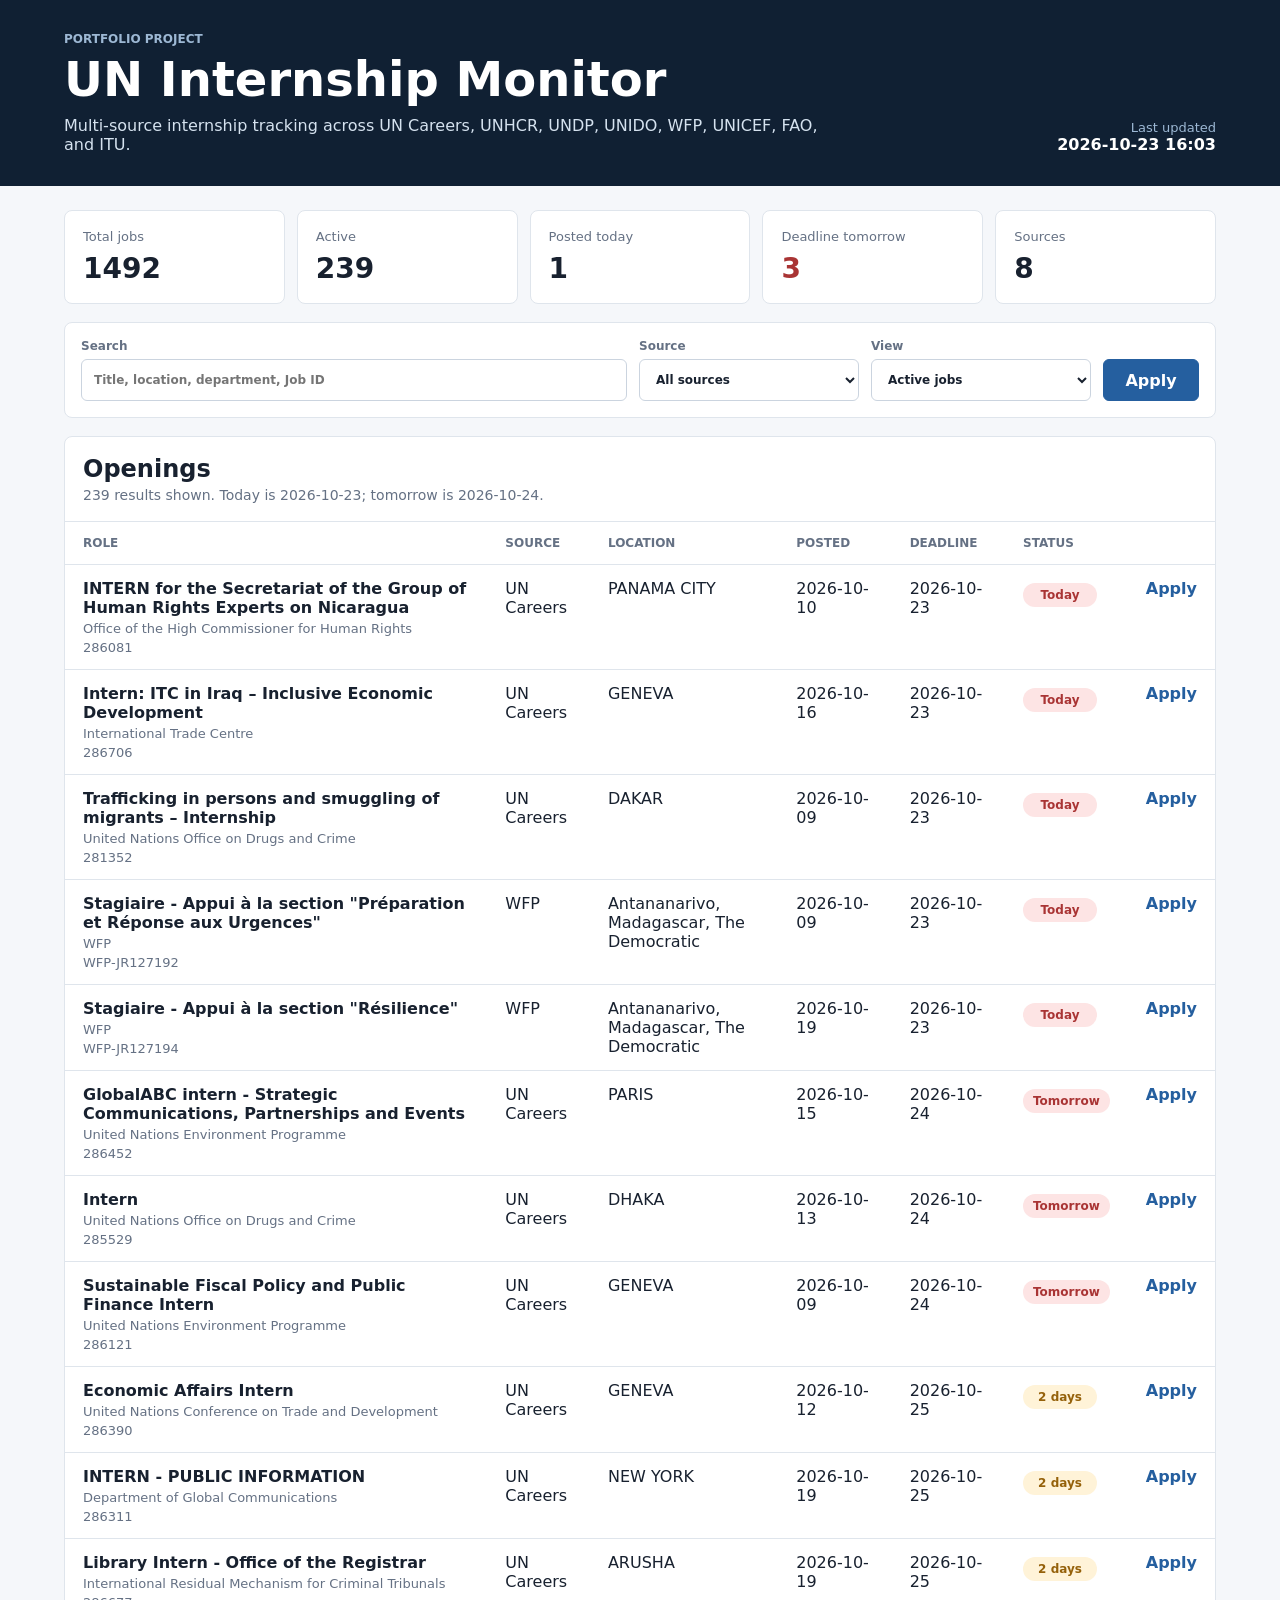
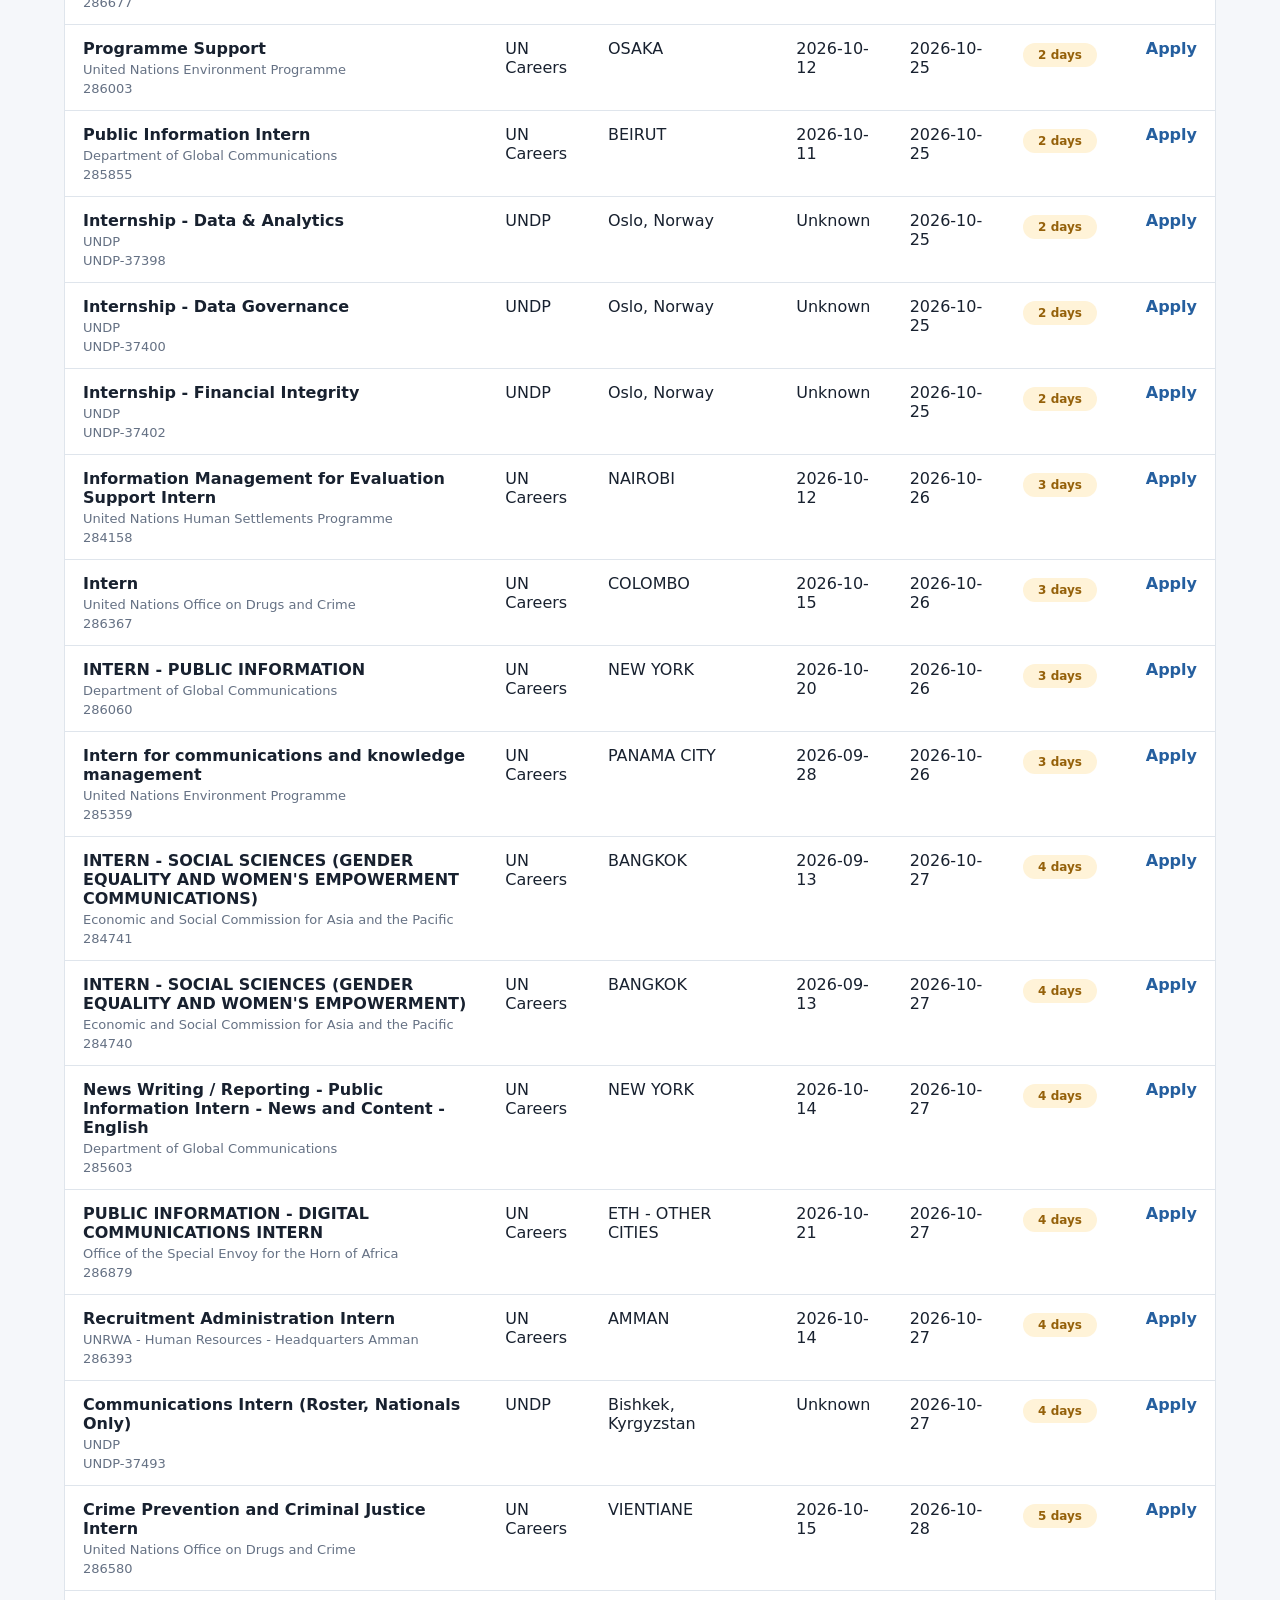
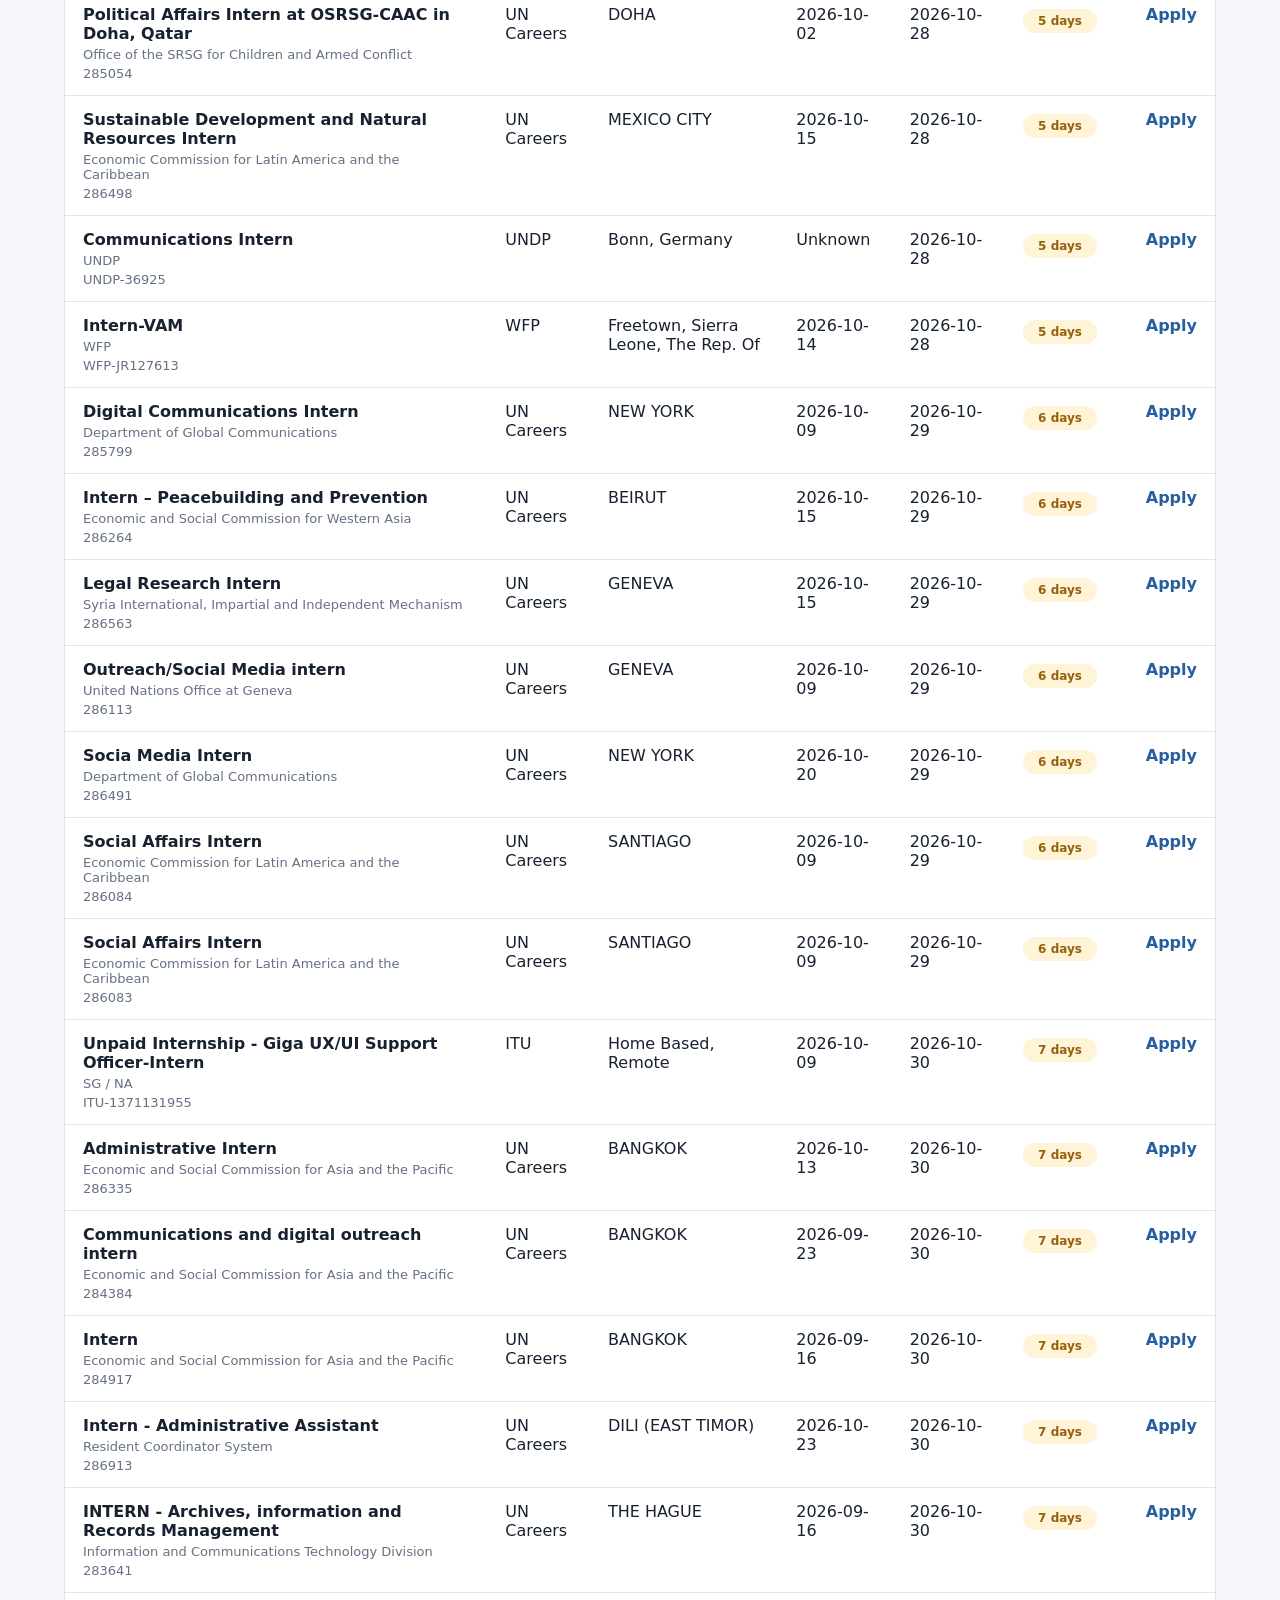
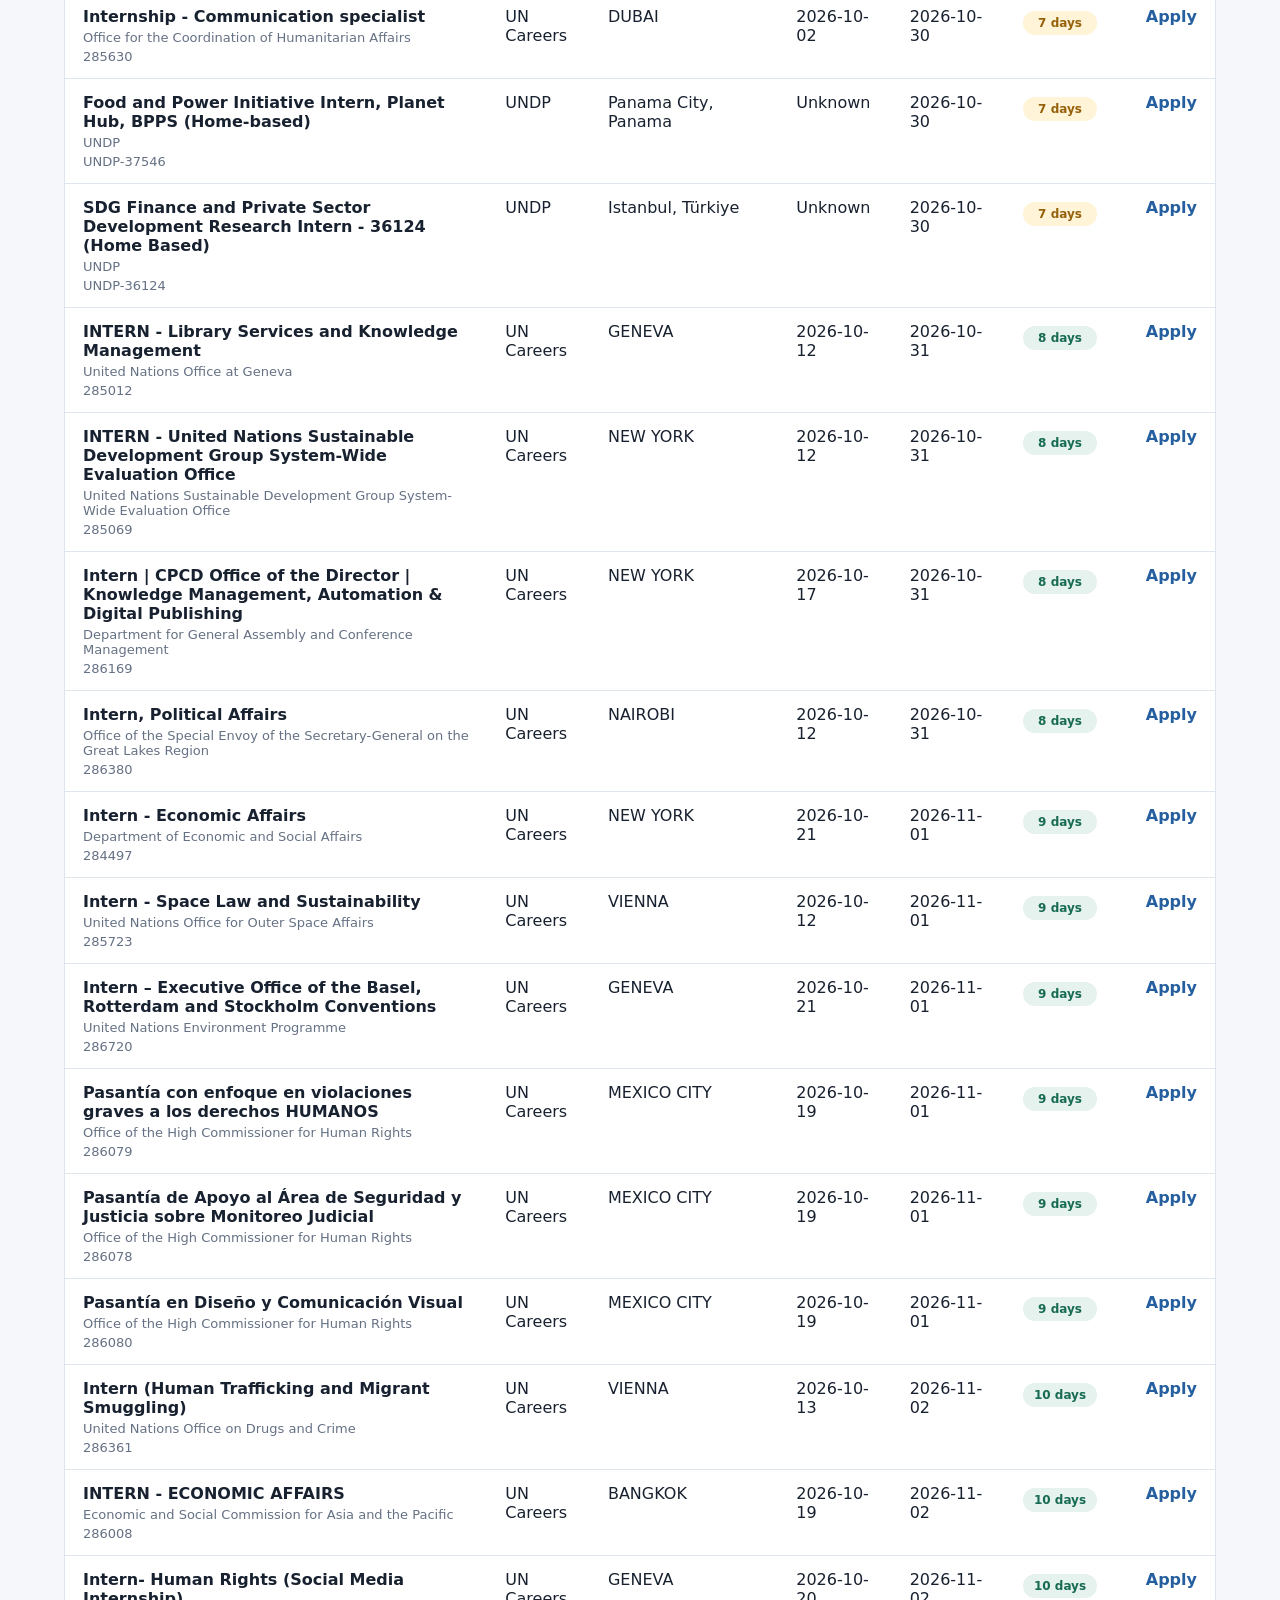
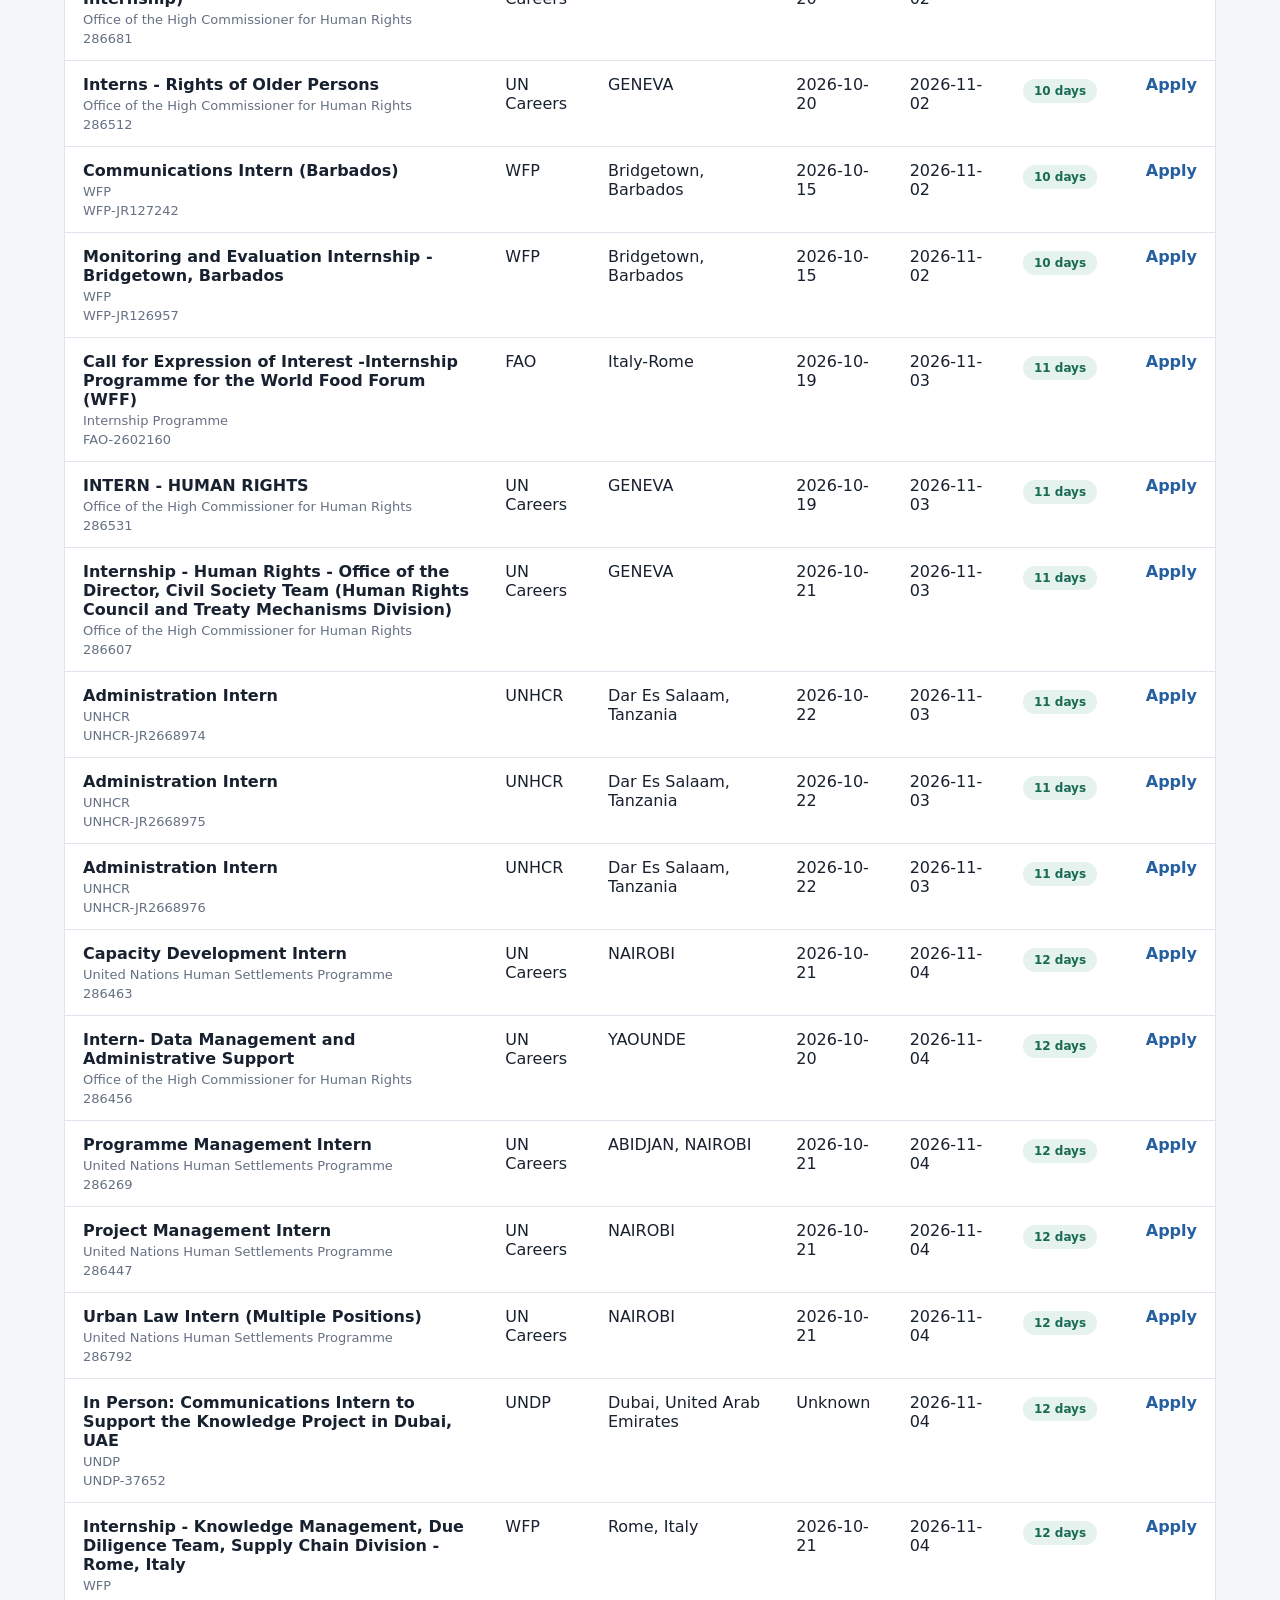
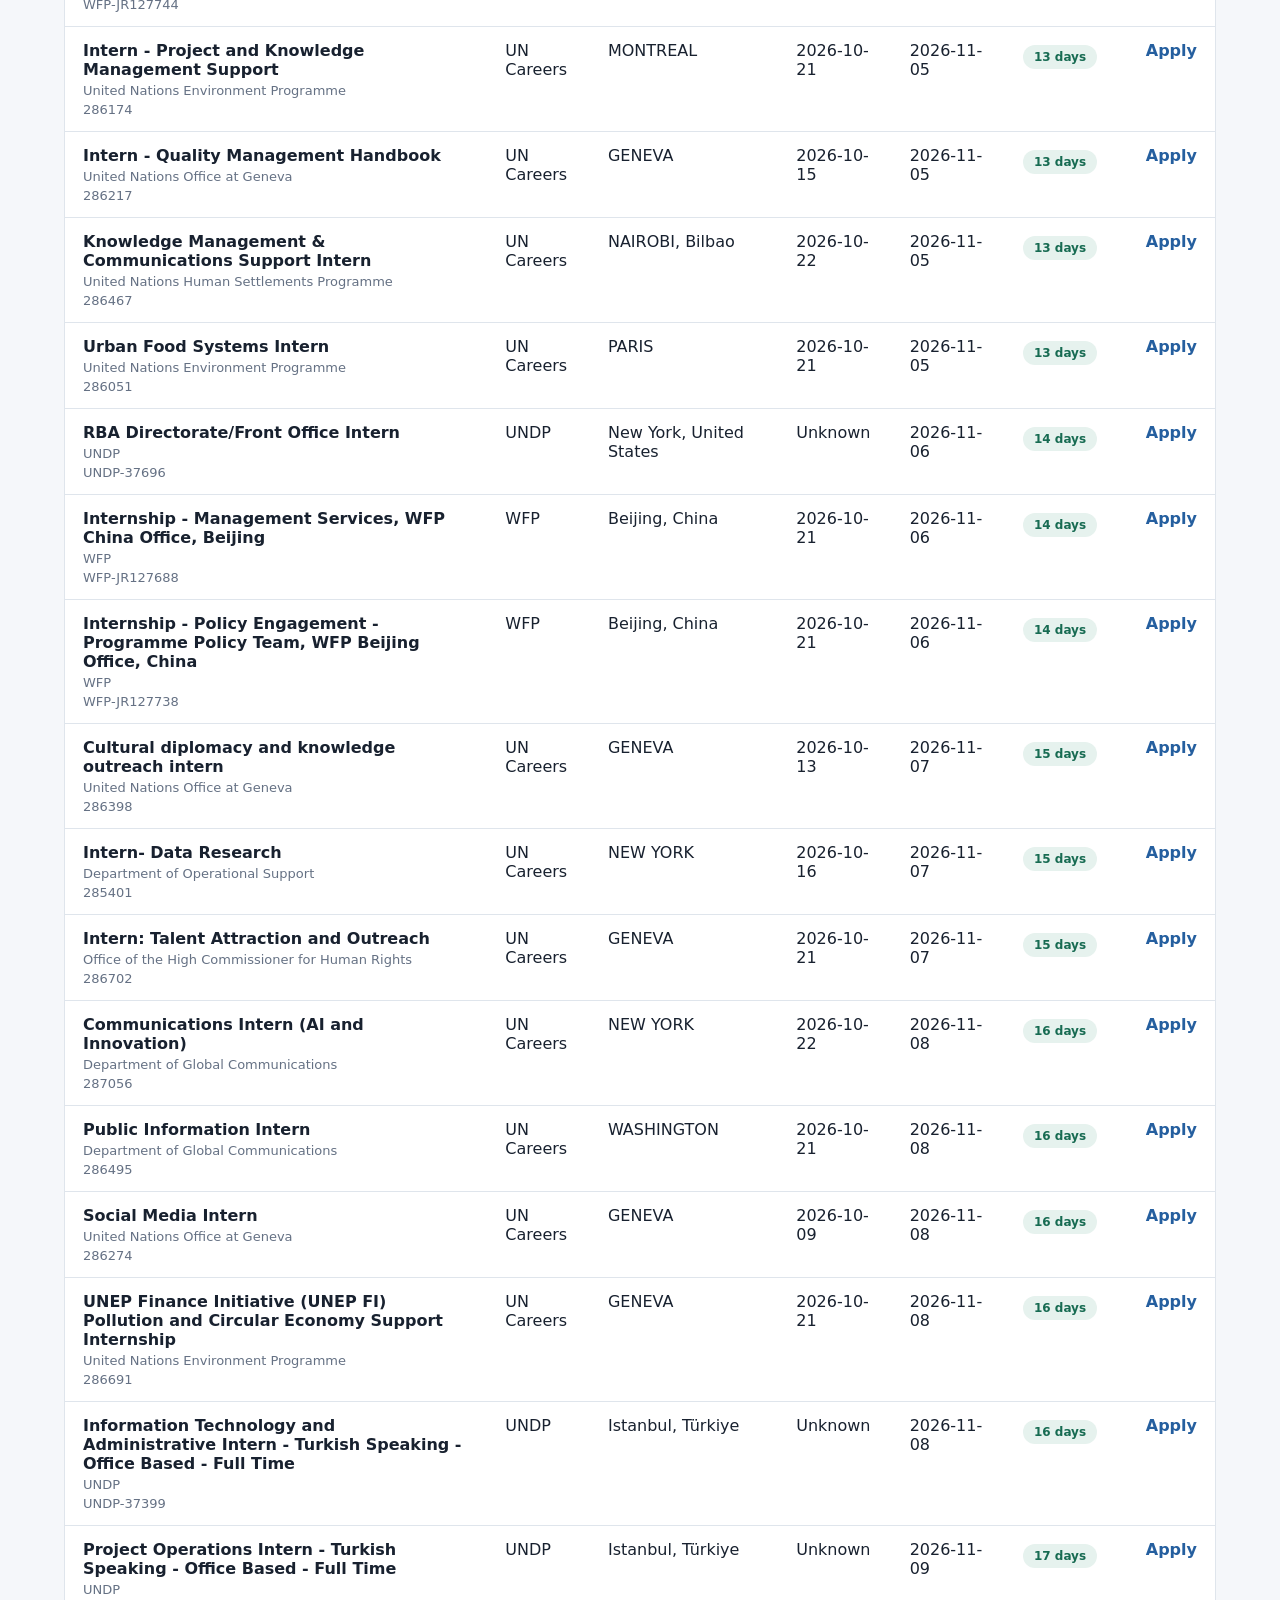
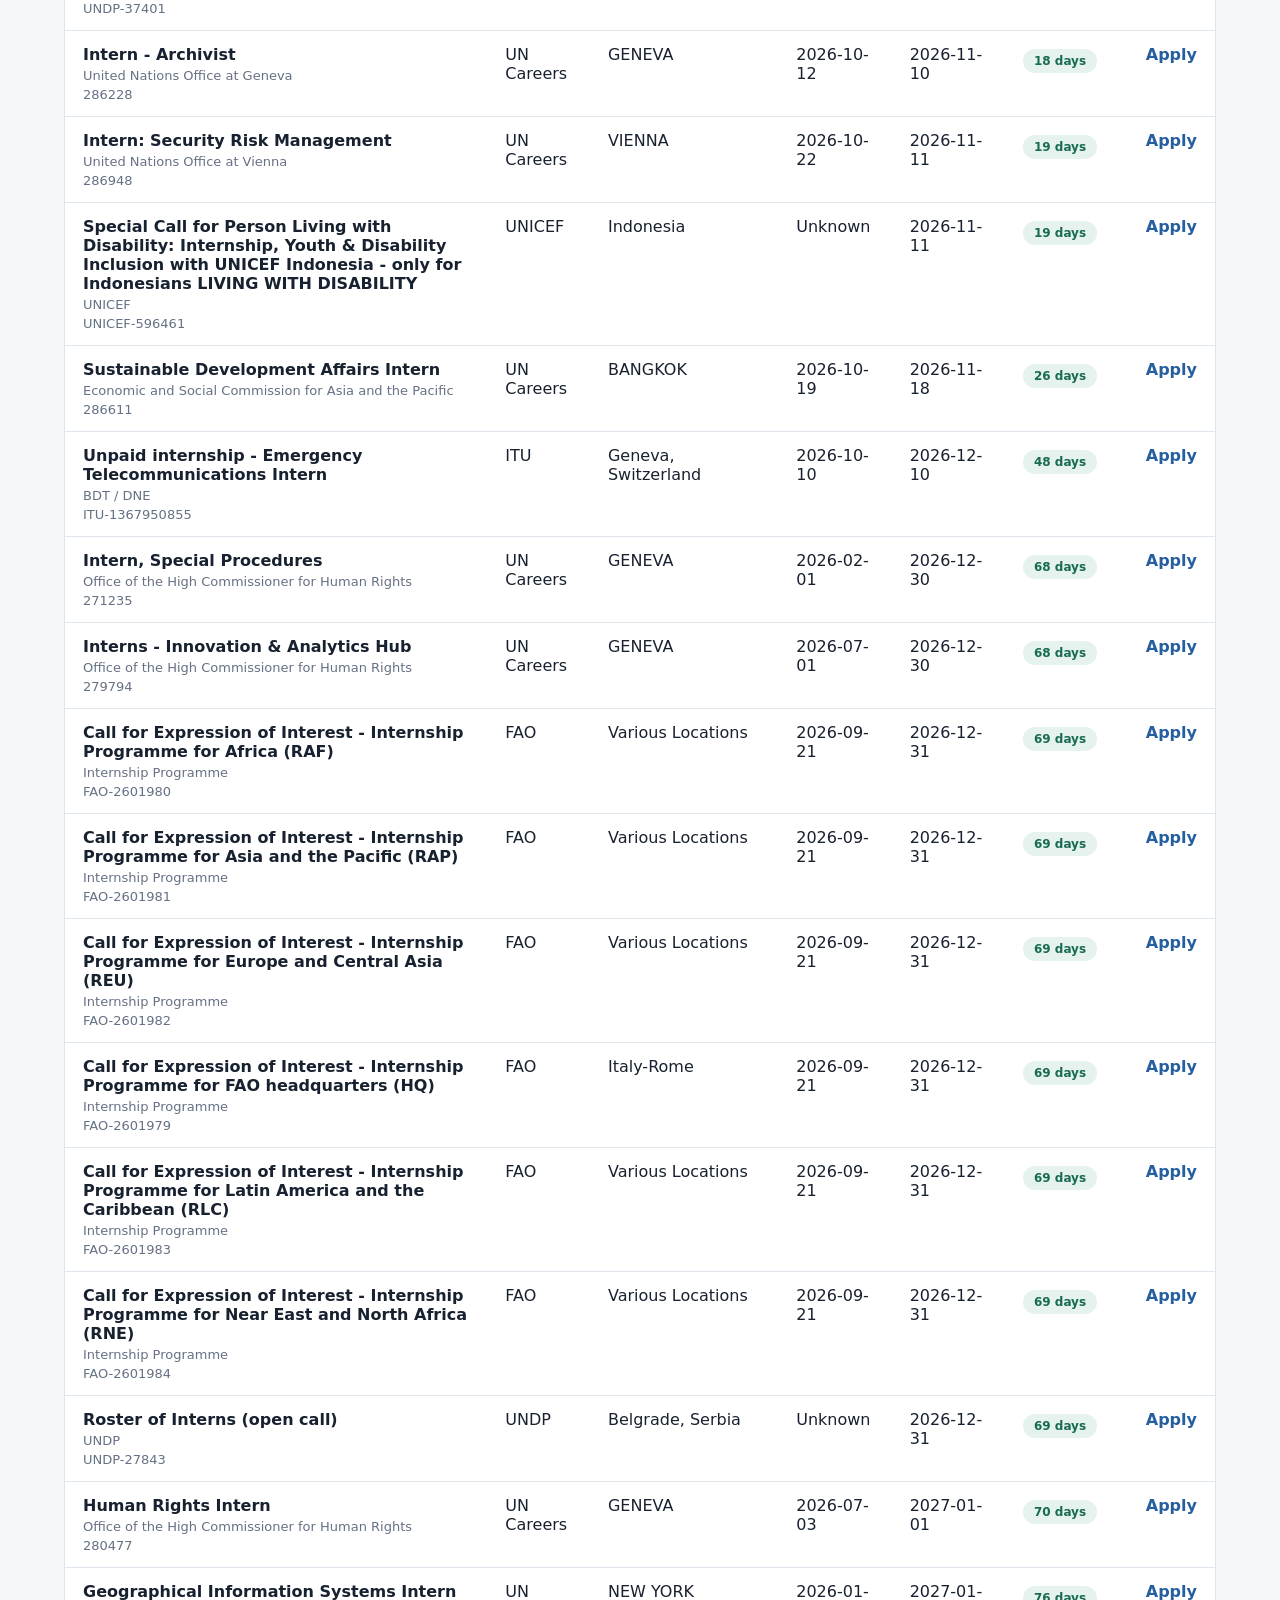
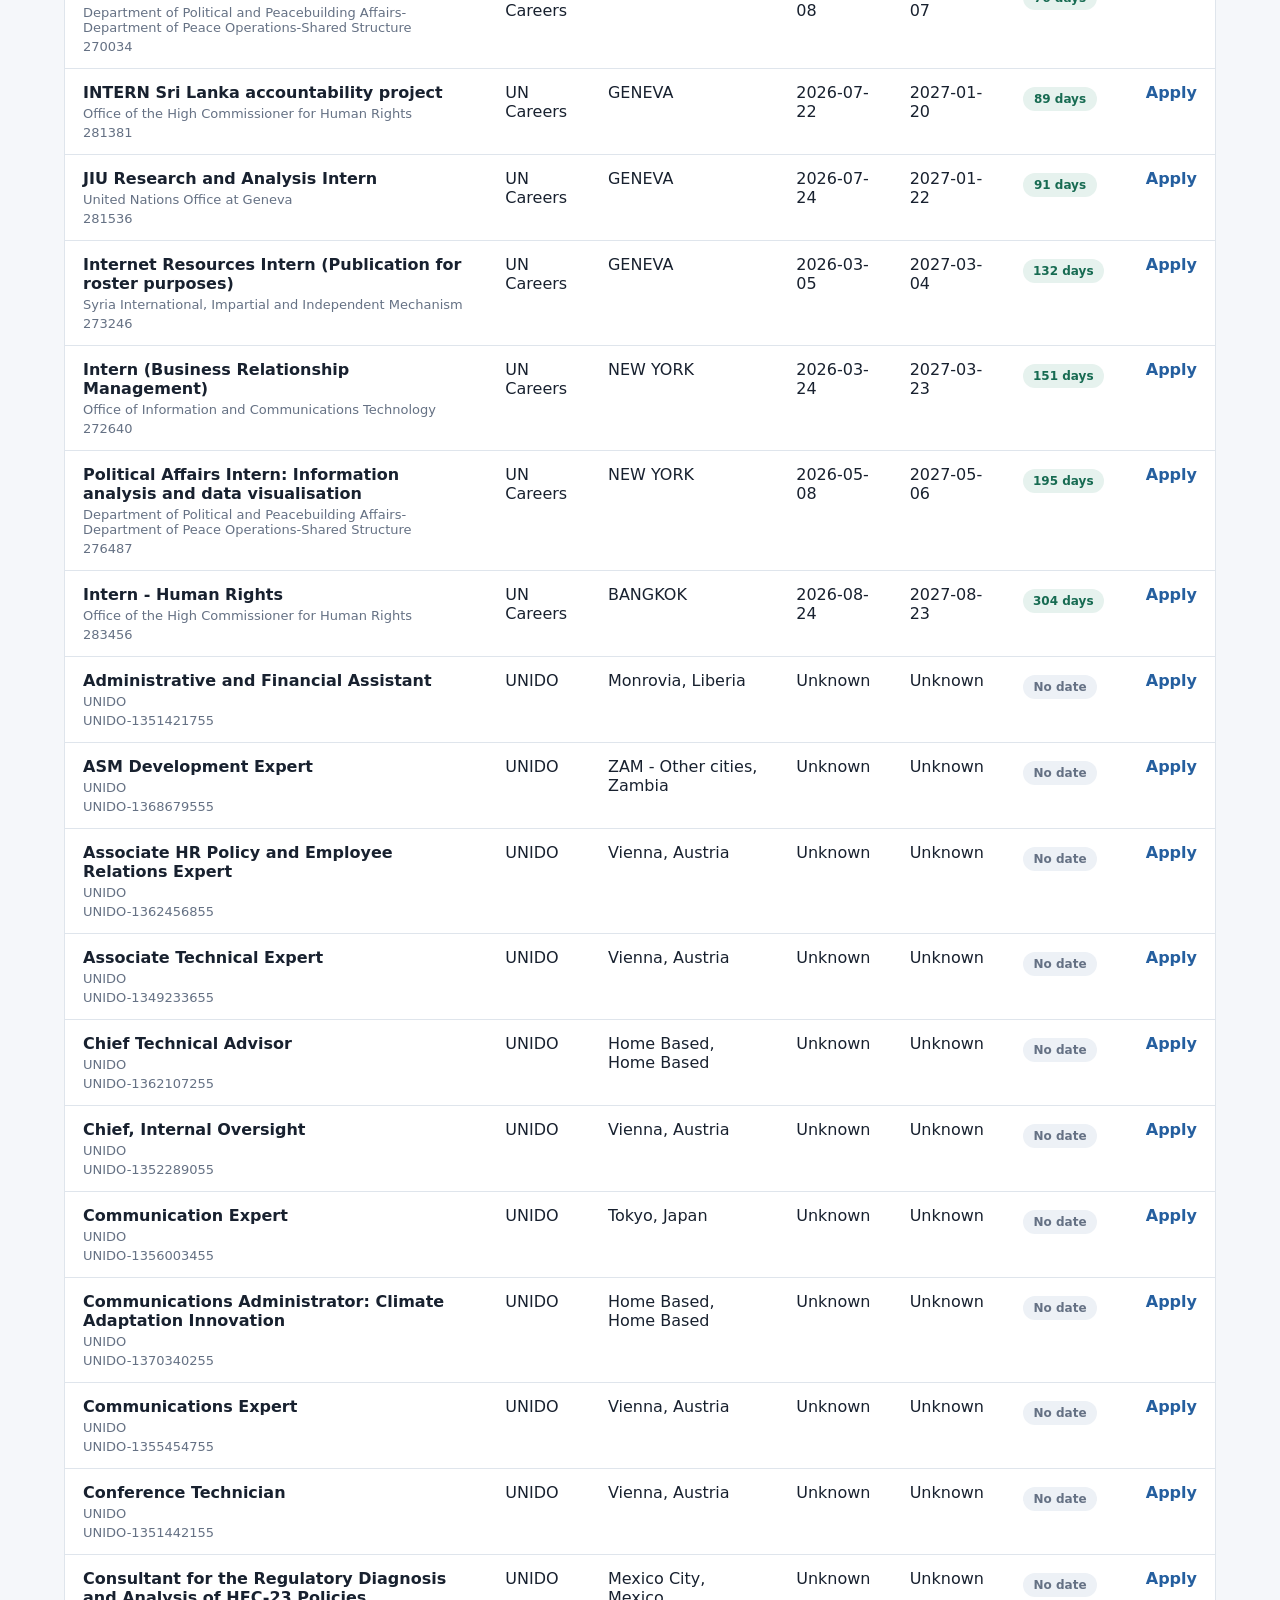
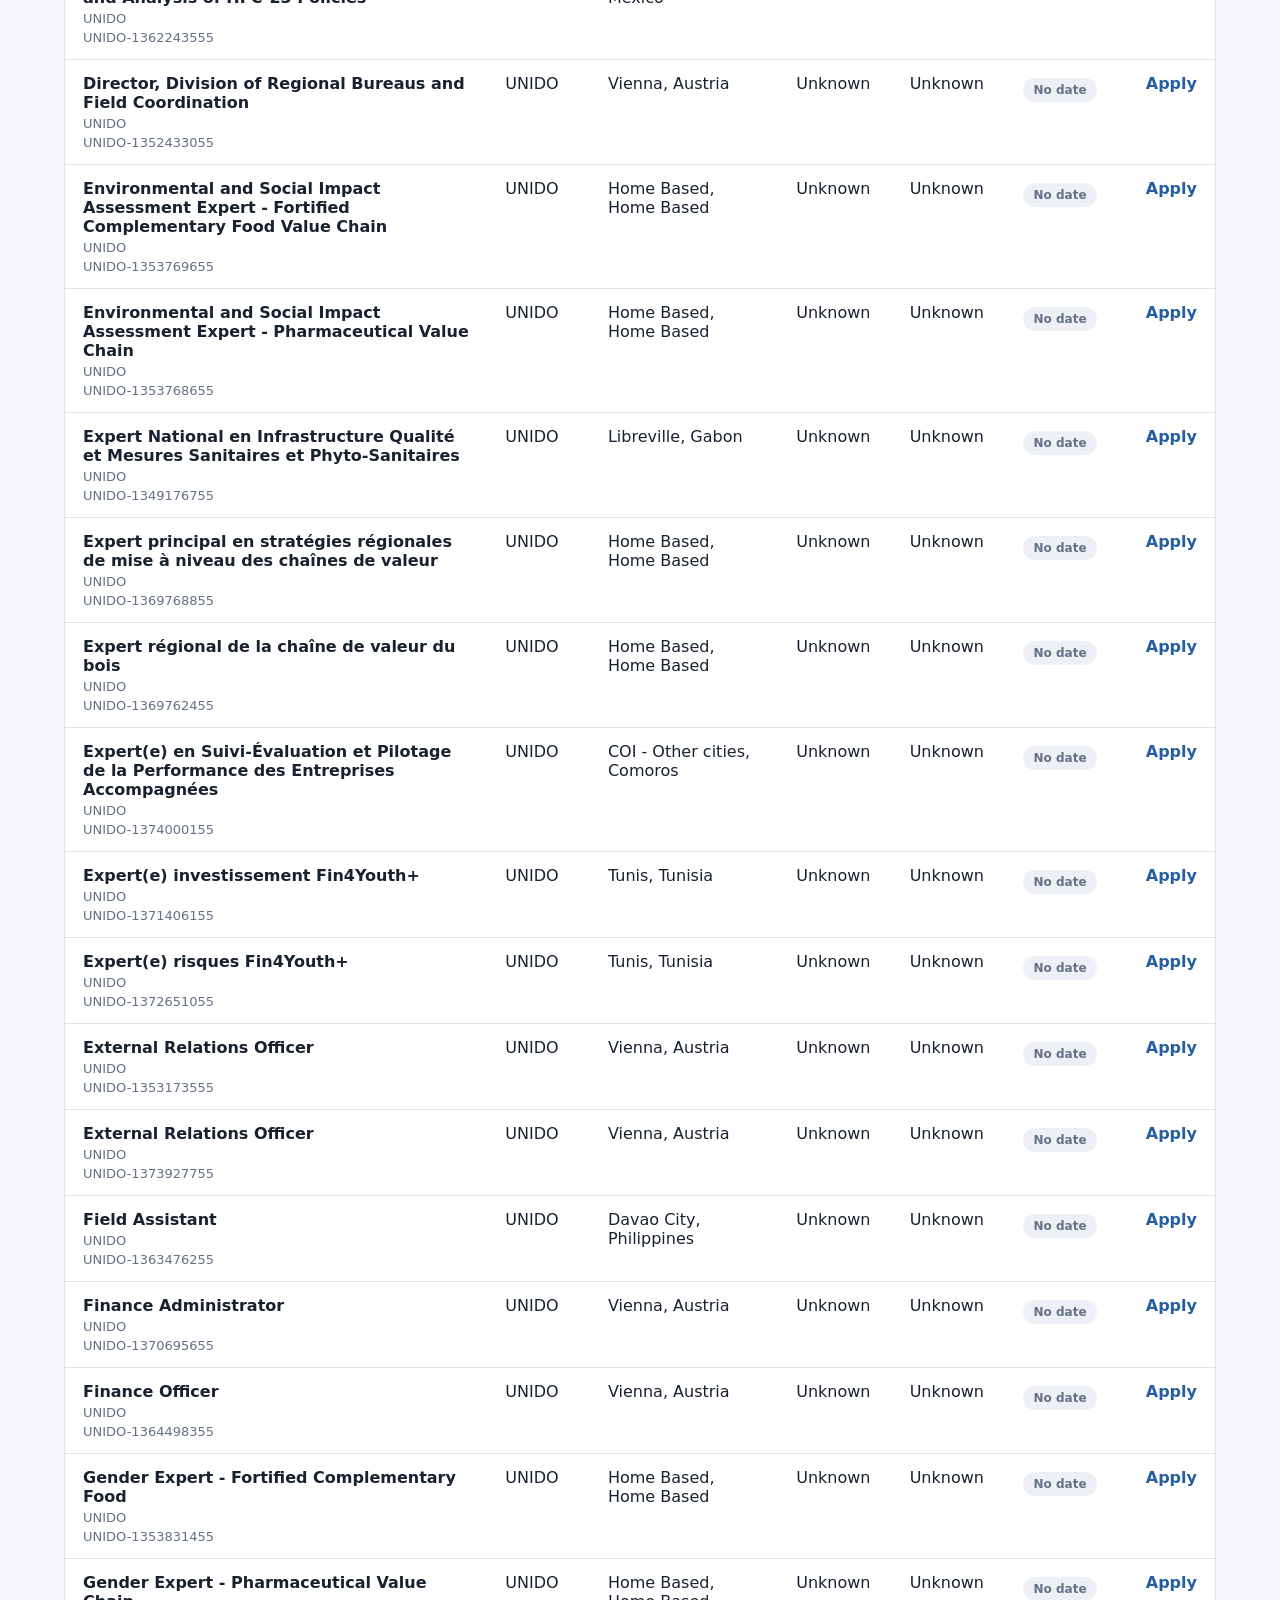
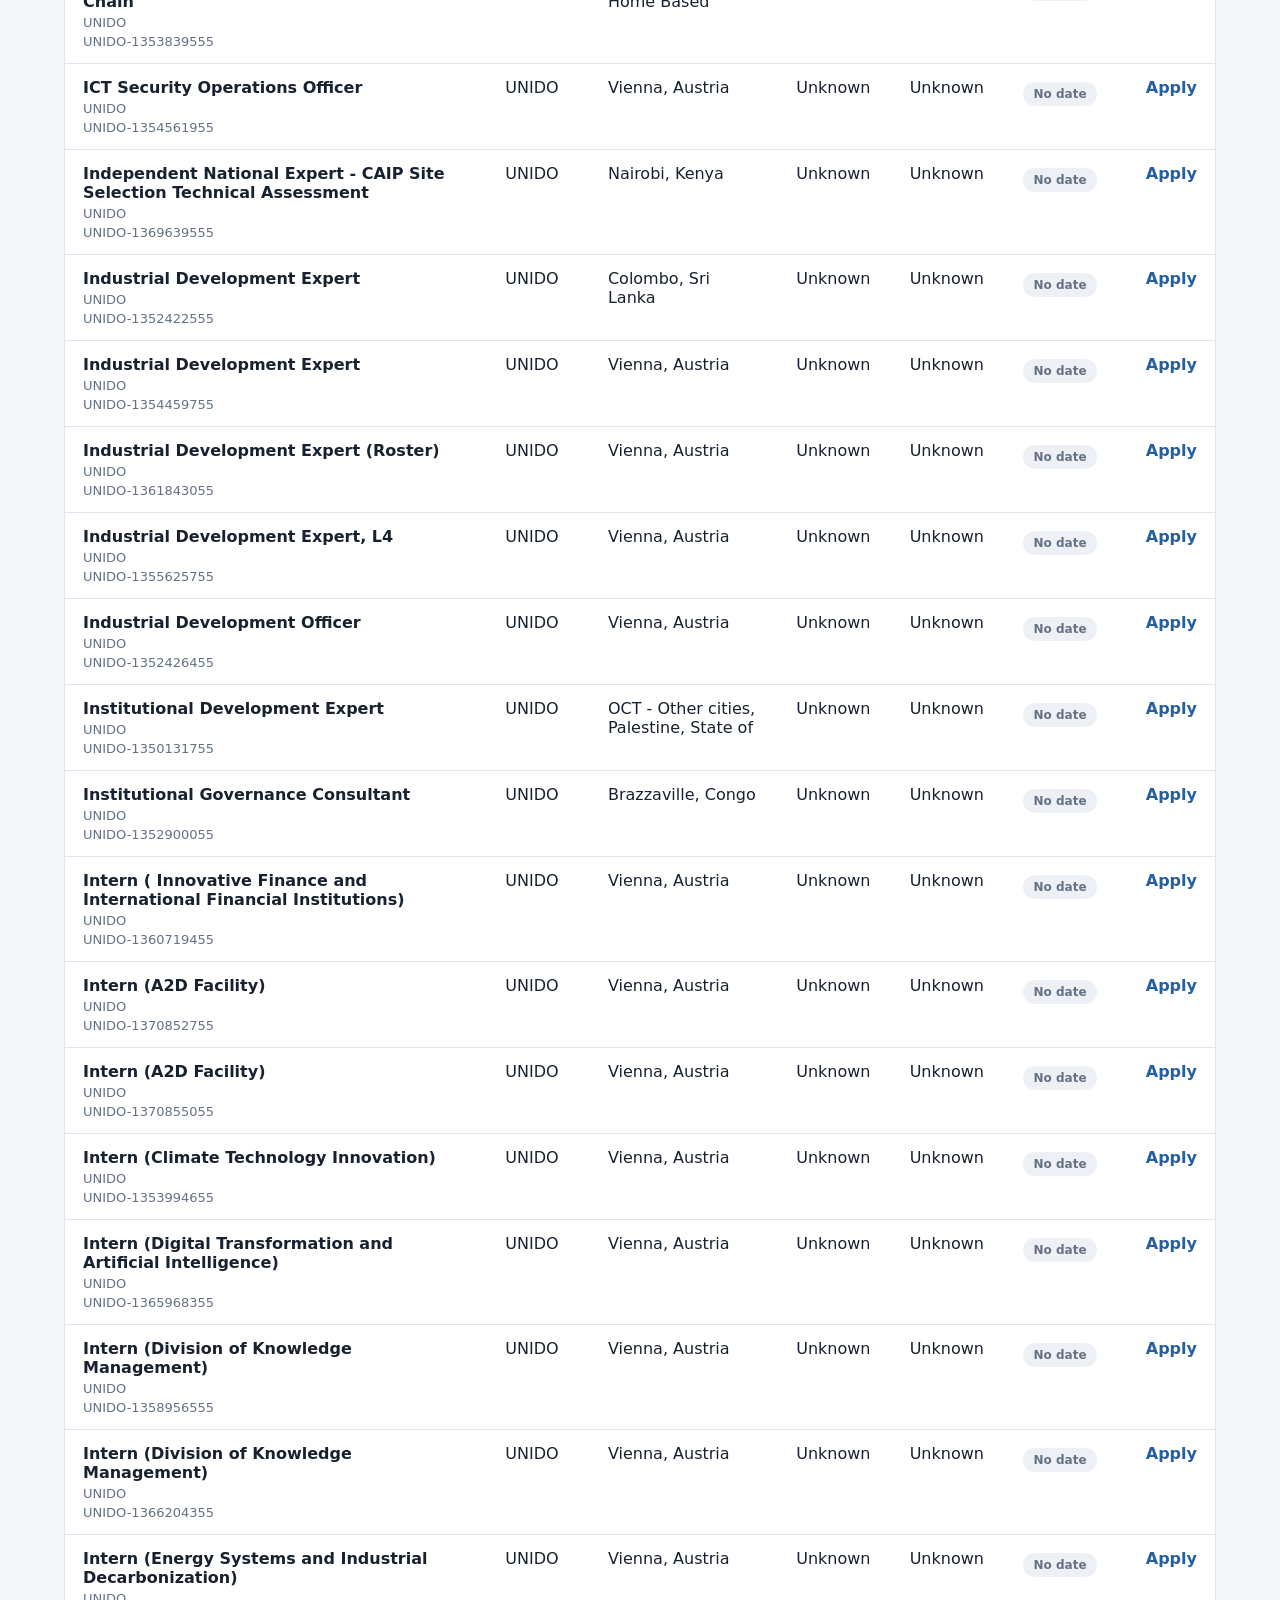
==== docs/index.html @ e9cb2cd9 "Update dashboard 2026-10-23" ====
<!doctype html>
<html lang="en">
  <head>
    <meta charset="utf-8">
    <meta name="viewport" content="width=device-width, initial-scale=1">
    <title>UN Internship Monitor</title>
    
      <link rel="stylesheet" href="dashboard.css">
    
  </head>
  <body>
    <header class="topbar">
      <div>
        <p class="eyebrow">Portfolio Project</p>
        <h1>UN Internship Monitor</h1>
        <p class="subtitle">Multi-source internship tracking across UN Careers, UNHCR, UNDP, UNIDO, WFP, UNICEF, FAO, and ITU.</p>
      </div>
      <div class="meta">
        <span>Last updated</span>
        <strong>2026-10-23 16:03</strong>
      </div>
    </header>

    <main>
      <section class="stats" aria-label="Summary">
        <div class="stat">
          <span>Total jobs</span>
          <strong>1492</strong>
        </div>
        <div class="stat">
          <span>Active</span>
          <strong>239</strong>
        </div>
        <div class="stat">
          <span>Posted today</span>
          <strong>1</strong>
        </div>
        <div class="stat urgent">
          <span>Deadline tomorrow</span>
          <strong>3</strong>
        </div>
        <div class="stat">
          <span>Sources</span>
          <strong>8</strong>
        </div>
      </section>

      <section class="controls" aria-label="Filters">
        <form method="get" action="/">
          <label>
            Search
            <input type="search" name="q" value="" placeholder="Title, location, department, Job ID">
          </label>
          <label>
            Source
            <select name="source">
              <option value="all" selected>All sources</option>
              
                <option value="FAO" >FAO</option>
              
                <option value="ITU" >ITU</option>
              
                <option value="UN Careers" >UN Careers</option>
              
                <option value="UNDP" >UNDP</option>
              
                <option value="UNHCR" >UNHCR</option>
              
                <option value="UNICEF" >UNICEF</option>
              
                <option value="UNIDO" >UNIDO</option>
              
                <option value="WFP" >WFP</option>
              
            </select>
          </label>
          <label>
            View
            <select name="status">
              <option value="active" selected>Active jobs</option>
              <option value="today" >Posted today</option>
              <option value="deadline" >Deadline tomorrow</option>
              <option value="all" >All jobs</option>
            </select>
          </label>
          <button type="submit" disabled title="Use the live app for interactive filters">Apply</button>
        </form>
      </section>

      <section class="jobs" aria-label="Jobs">
        <div class="section-head">
          <div>
            <h2>Openings</h2>
            <p>239 results shown. Today is 2026-10-23; tomorrow is 2026-10-24.</p>
          </div>
        </div>

        <div class="table-wrap">
          <table>
            <thead>
              <tr>
                <th>Role</th>
                <th>Source</th>
                <th>Location</th>
                <th>Posted</th>
                <th>Deadline</th>
                <th>Status</th>
                <th></th>
              </tr>
            </thead>
            <tbody>
              
                <tr>
                  <td>
                    <strong>INTERN for the Secretariat of the Group of Human Rights Experts on Nicaragua</strong>
                    <span>Office of the High Commissioner for Human Rights</span>
                    <small>286081</small>
                  </td>
                  <td>UN Careers</td>
                  <td>PANAMA CITY</td>
                  <td>2026-10-10</td>
                  <td>2026-10-23</td>
                  <td>
                    <span class="pill urgent">
                      
                        Today
                      
                    </span>
                  </td>
                  <td><a class="apply" href="https://careers.un.org/jobSearchDescription/286081?language=en" target="_blank" rel="noreferrer">Apply</a></td>
                </tr>
              
                <tr>
                  <td>
                    <strong>Intern: ITC in Iraq – Inclusive Economic Development</strong>
                    <span>International Trade Centre</span>
                    <small>286706</small>
                  </td>
                  <td>UN Careers</td>
                  <td>GENEVA</td>
                  <td>2026-10-16</td>
                  <td>2026-10-23</td>
                  <td>
                    <span class="pill urgent">
                      
                        Today
                      
                    </span>
                  </td>
                  <td><a class="apply" href="https://careers.un.org/jobSearchDescription/286706?language=en" target="_blank" rel="noreferrer">Apply</a></td>
                </tr>
              
                <tr>
                  <td>
                    <strong>Trafficking in persons and smuggling of migrants – Internship</strong>
                    <span>United Nations Office on Drugs and Crime</span>
                    <small>281352</small>
                  </td>
                  <td>UN Careers</td>
                  <td>DAKAR</td>
                  <td>2026-10-09</td>
                  <td>2026-10-23</td>
                  <td>
                    <span class="pill urgent">
                      
                        Today
                      
                    </span>
                  </td>
                  <td><a class="apply" href="https://careers.un.org/jobSearchDescription/281352?language=en" target="_blank" rel="noreferrer">Apply</a></td>
                </tr>
              
                <tr>
                  <td>
                    <strong>Stagiaire - Appui à la section &#34;Préparation et Réponse aux Urgences&#34;</strong>
                    <span>WFP</span>
                    <small>WFP-JR127192</small>
                  </td>
                  <td>WFP</td>
                  <td>Antananarivo, Madagascar, The Democratic</td>
                  <td>2026-10-09</td>
                  <td>2026-10-23</td>
                  <td>
                    <span class="pill urgent">
                      
                        Today
                      
                    </span>
                  </td>
                  <td><a class="apply" href="https://wd3.myworkdaysite.com/en-US/recruiting/wfp/job_openings/jobs?workerSubType=59387fe40123101e856f1834e09b0002" target="_blank" rel="noreferrer">Apply</a></td>
                </tr>
              
                <tr>
                  <td>
                    <strong>Stagiaire - Appui à la section &#34;Résilience&#34;</strong>
                    <span>WFP</span>
                    <small>WFP-JR127194</small>
                  </td>
                  <td>WFP</td>
                  <td>Antananarivo, Madagascar, The Democratic</td>
                  <td>2026-10-19</td>
                  <td>2026-10-23</td>
                  <td>
                    <span class="pill urgent">
                      
                        Today
                      
                    </span>
                  </td>
                  <td><a class="apply" href="https://wd3.myworkdaysite.com/en-US/recruiting/wfp/job_openings/jobs?workerSubType=59387fe40123101e856f1834e09b0002" target="_blank" rel="noreferrer">Apply</a></td>
                </tr>
              
                <tr>
                  <td>
                    <strong>GlobalABC intern - Strategic Communications, Partnerships and Events</strong>
                    <span>United Nations Environment Programme</span>
                    <small>286452</small>
                  </td>
                  <td>UN Careers</td>
                  <td>PARIS</td>
                  <td>2026-10-15</td>
                  <td>2026-10-24</td>
                  <td>
                    <span class="pill urgent">
                      
                        Tomorrow
                      
                    </span>
                  </td>
                  <td><a class="apply" href="https://careers.un.org/jobSearchDescription/286452?language=en" target="_blank" rel="noreferrer">Apply</a></td>
                </tr>
              
                <tr>
                  <td>
                    <strong>Intern</strong>
                    <span>United Nations Office on Drugs and Crime</span>
                    <small>285529</small>
                  </td>
                  <td>UN Careers</td>
                  <td>DHAKA</td>
                  <td>2026-10-13</td>
                  <td>2026-10-24</td>
                  <td>
                    <span class="pill urgent">
                      
                        Tomorrow
                      
                    </span>
                  </td>
                  <td><a class="apply" href="https://careers.un.org/jobSearchDescription/285529?language=en" target="_blank" rel="noreferrer">Apply</a></td>
                </tr>
              
                <tr>
                  <td>
                    <strong>Sustainable Fiscal Policy and Public Finance Intern</strong>
                    <span>United Nations Environment Programme</span>
                    <small>286121</small>
                  </td>
                  <td>UN Careers</td>
                  <td>GENEVA</td>
                  <td>2026-10-09</td>
                  <td>2026-10-24</td>
                  <td>
                    <span class="pill urgent">
                      
                        Tomorrow
                      
                    </span>
                  </td>
                  <td><a class="apply" href="https://careers.un.org/jobSearchDescription/286121?language=en" target="_blank" rel="noreferrer">Apply</a></td>
                </tr>
              
                <tr>
                  <td>
                    <strong>Economic Affairs Intern</strong>
                    <span>United Nations Conference on Trade and Development</span>
                    <small>286390</small>
                  </td>
                  <td>UN Careers</td>
                  <td>GENEVA</td>
                  <td>2026-10-12</td>
                  <td>2026-10-25</td>
                  <td>
                    <span class="pill soon">
                      
                        2 days
                      
                    </span>
                  </td>
                  <td><a class="apply" href="https://careers.un.org/jobSearchDescription/286390?language=en" target="_blank" rel="noreferrer">Apply</a></td>
                </tr>
              
                <tr>
                  <td>
                    <strong>INTERN - PUBLIC INFORMATION</strong>
                    <span>Department of Global Communications</span>
                    <small>286311</small>
                  </td>
                  <td>UN Careers</td>
                  <td>NEW YORK</td>
                  <td>2026-10-19</td>
                  <td>2026-10-25</td>
                  <td>
                    <span class="pill soon">
                      
                        2 days
                      
                    </span>
                  </td>
                  <td><a class="apply" href="https://careers.un.org/jobSearchDescription/286311?language=en" target="_blank" rel="noreferrer">Apply</a></td>
                </tr>
              
                <tr>
                  <td>
                    <strong>Library Intern - Office of the Registrar</strong>
                    <span>International Residual Mechanism for Criminal Tribunals</span>
                    <small>286677</small>
                  </td>
                  <td>UN Careers</td>
                  <td>ARUSHA</td>
                  <td>2026-10-19</td>
                  <td>2026-10-25</td>
                  <td>
                    <span class="pill soon">
                      
                        2 days
                      
                    </span>
                  </td>
                  <td><a class="apply" href="https://careers.un.org/jobSearchDescription/286677?language=en" target="_blank" rel="noreferrer">Apply</a></td>
                </tr>
              
                <tr>
                  <td>
                    <strong>Programme Support</strong>
                    <span>United Nations Environment Programme</span>
                    <small>286003</small>
                  </td>
                  <td>UN Careers</td>
                  <td>OSAKA</td>
                  <td>2026-10-12</td>
                  <td>2026-10-25</td>
                  <td>
                    <span class="pill soon">
                      
                        2 days
                      
                    </span>
                  </td>
                  <td><a class="apply" href="https://careers.un.org/jobSearchDescription/286003?language=en" target="_blank" rel="noreferrer">Apply</a></td>
                </tr>
              
                <tr>
                  <td>
                    <strong>Public Information Intern</strong>
                    <span>Department of Global Communications</span>
                    <small>285855</small>
                  </td>
                  <td>UN Careers</td>
                  <td>BEIRUT</td>
                  <td>2026-10-11</td>
                  <td>2026-10-25</td>
                  <td>
                    <span class="pill soon">
                      
                        2 days
                      
                    </span>
                  </td>
                  <td><a class="apply" href="https://careers.un.org/jobSearchDescription/285855?language=en" target="_blank" rel="noreferrer">Apply</a></td>
                </tr>
              
                <tr>
                  <td>
                    <strong>Internship - Data &amp; Analytics</strong>
                    <span>UNDP</span>
                    <small>UNDP-37398</small>
                  </td>
                  <td>UNDP</td>
                  <td>Oslo, Norway</td>
                  <td>Unknown</td>
                  <td>2026-10-25</td>
                  <td>
                    <span class="pill soon">
                      
                        2 days
                      
                    </span>
                  </td>
                  <td><a class="apply" href="https://estm.fa.em2.oraclecloud.com/hcmUI/CandidateExperience/en/sites/CX_1/requisitions/job/37398" target="_blank" rel="noreferrer">Apply</a></td>
                </tr>
              
                <tr>
                  <td>
                    <strong>Internship - Data Governance</strong>
                    <span>UNDP</span>
                    <small>UNDP-37400</small>
                  </td>
                  <td>UNDP</td>
                  <td>Oslo, Norway</td>
                  <td>Unknown</td>
                  <td>2026-10-25</td>
                  <td>
                    <span class="pill soon">
                      
                        2 days
                      
                    </span>
                  </td>
                  <td><a class="apply" href="https://estm.fa.em2.oraclecloud.com/hcmUI/CandidateExperience/en/sites/CX_1/requisitions/job/37400" target="_blank" rel="noreferrer">Apply</a></td>
                </tr>
              
                <tr>
                  <td>
                    <strong>Internship - Financial Integrity</strong>
                    <span>UNDP</span>
                    <small>UNDP-37402</small>
                  </td>
                  <td>UNDP</td>
                  <td>Oslo, Norway</td>
                  <td>Unknown</td>
                  <td>2026-10-25</td>
                  <td>
                    <span class="pill soon">
                      
                        2 days
                      
                    </span>
                  </td>
                  <td><a class="apply" href="https://estm.fa.em2.oraclecloud.com/hcmUI/CandidateExperience/en/sites/CX_1/requisitions/job/37402" target="_blank" rel="noreferrer">Apply</a></td>
                </tr>
              
                <tr>
                  <td>
                    <strong>Information Management for Evaluation Support Intern</strong>
                    <span>United Nations Human Settlements Programme</span>
                    <small>284158</small>
                  </td>
                  <td>UN Careers</td>
                  <td>NAIROBI</td>
                  <td>2026-10-12</td>
                  <td>2026-10-26</td>
                  <td>
                    <span class="pill soon">
                      
                        3 days
                      
                    </span>
                  </td>
                  <td><a class="apply" href="https://careers.un.org/jobSearchDescription/284158?language=en" target="_blank" rel="noreferrer">Apply</a></td>
                </tr>
              
                <tr>
                  <td>
                    <strong>Intern</strong>
                    <span>United Nations Office on Drugs and Crime</span>
                    <small>286367</small>
                  </td>
                  <td>UN Careers</td>
                  <td>COLOMBO</td>
                  <td>2026-10-15</td>
                  <td>2026-10-26</td>
                  <td>
                    <span class="pill soon">
                      
                        3 days
                      
                    </span>
                  </td>
                  <td><a class="apply" href="https://careers.un.org/jobSearchDescription/286367?language=en" target="_blank" rel="noreferrer">Apply</a></td>
                </tr>
              
                <tr>
                  <td>
                    <strong>INTERN - PUBLIC INFORMATION</strong>
                    <span>Department of Global Communications</span>
                    <small>286060</small>
                  </td>
                  <td>UN Careers</td>
                  <td>NEW YORK</td>
                  <td>2026-10-20</td>
                  <td>2026-10-26</td>
                  <td>
                    <span class="pill soon">
                      
                        3 days
                      
                    </span>
                  </td>
                  <td><a class="apply" href="https://careers.un.org/jobSearchDescription/286060?language=en" target="_blank" rel="noreferrer">Apply</a></td>
                </tr>
              
                <tr>
                  <td>
                    <strong>Intern for communications and knowledge management</strong>
                    <span>United Nations Environment Programme</span>
                    <small>285359</small>
                  </td>
                  <td>UN Careers</td>
                  <td>PANAMA CITY</td>
                  <td>2026-09-28</td>
                  <td>2026-10-26</td>
                  <td>
                    <span class="pill soon">
                      
                        3 days
                      
                    </span>
                  </td>
                  <td><a class="apply" href="https://careers.un.org/jobSearchDescription/285359?language=en" target="_blank" rel="noreferrer">Apply</a></td>
                </tr>
              
                <tr>
                  <td>
                    <strong>INTERN - SOCIAL SCIENCES (GENDER EQUALITY AND WOMEN&#39;S EMPOWERMENT COMMUNICATIONS)</strong>
                    <span>Economic and Social Commission for Asia and the Pacific</span>
                    <small>284741</small>
                  </td>
                  <td>UN Careers</td>
                  <td>BANGKOK</td>
                  <td>2026-09-13</td>
                  <td>2026-10-27</td>
                  <td>
                    <span class="pill soon">
                      
                        4 days
                      
                    </span>
                  </td>
                  <td><a class="apply" href="https://careers.un.org/jobSearchDescription/284741?language=en" target="_blank" rel="noreferrer">Apply</a></td>
                </tr>
              
                <tr>
                  <td>
                    <strong>INTERN - SOCIAL SCIENCES (GENDER EQUALITY AND WOMEN&#39;S EMPOWERMENT)</strong>
                    <span>Economic and Social Commission for Asia and the Pacific</span>
                    <small>284740</small>
                  </td>
                  <td>UN Careers</td>
                  <td>BANGKOK</td>
                  <td>2026-09-13</td>
                  <td>2026-10-27</td>
                  <td>
                    <span class="pill soon">
                      
                        4 days
                      
                    </span>
                  </td>
                  <td><a class="apply" href="https://careers.un.org/jobSearchDescription/284740?language=en" target="_blank" rel="noreferrer">Apply</a></td>
                </tr>
              
                <tr>
                  <td>
                    <strong>News Writing / Reporting - Public Information Intern - News and Content - English</strong>
                    <span>Department of Global Communications</span>
                    <small>285603</small>
                  </td>
                  <td>UN Careers</td>
                  <td>NEW YORK</td>
                  <td>2026-10-14</td>
                  <td>2026-10-27</td>
                  <td>
                    <span class="pill soon">
                      
                        4 days
                      
                    </span>
                  </td>
                  <td><a class="apply" href="https://careers.un.org/jobSearchDescription/285603?language=en" target="_blank" rel="noreferrer">Apply</a></td>
                </tr>
              
                <tr>
                  <td>
                    <strong>PUBLIC INFORMATION - DIGITAL COMMUNICATIONS INTERN</strong>
                    <span>Office of the Special Envoy for the Horn of Africa</span>
                    <small>286879</small>
                  </td>
                  <td>UN Careers</td>
                  <td>ETH - OTHER CITIES</td>
                  <td>2026-10-21</td>
                  <td>2026-10-27</td>
                  <td>
                    <span class="pill soon">
                      
                        4 days
                      
                    </span>
                  </td>
                  <td><a class="apply" href="https://careers.un.org/jobSearchDescription/286879?language=en" target="_blank" rel="noreferrer">Apply</a></td>
                </tr>
              
                <tr>
                  <td>
                    <strong>Recruitment Administration Intern</strong>
                    <span>UNRWA - Human Resources - Headquarters Amman</span>
                    <small>286393</small>
                  </td>
                  <td>UN Careers</td>
                  <td>AMMAN</td>
                  <td>2026-10-14</td>
                  <td>2026-10-27</td>
                  <td>
                    <span class="pill soon">
                      
                        4 days
                      
                    </span>
                  </td>
                  <td><a class="apply" href="https://careers.un.org/jobSearchDescription/286393?language=en" target="_blank" rel="noreferrer">Apply</a></td>
                </tr>
              
                <tr>
                  <td>
                    <strong>Communications Intern (Roster, Nationals Only)</strong>
                    <span>UNDP</span>
                    <small>UNDP-37493</small>
                  </td>
                  <td>UNDP</td>
                  <td>Bishkek, Kyrgyzstan</td>
                  <td>Unknown</td>
                  <td>2026-10-27</td>
                  <td>
                    <span class="pill soon">
                      
                        4 days
                      
                    </span>
                  </td>
                  <td><a class="apply" href="https://estm.fa.em2.oraclecloud.com/hcmUI/CandidateExperience/en/sites/CX_1/requisitions/job/37493" target="_blank" rel="noreferrer">Apply</a></td>
                </tr>
              
                <tr>
                  <td>
                    <strong>Crime Prevention and Criminal Justice Intern</strong>
                    <span>United Nations Office on Drugs and Crime</span>
                    <small>286580</small>
                  </td>
                  <td>UN Careers</td>
                  <td>VIENTIANE</td>
                  <td>2026-10-15</td>
                  <td>2026-10-28</td>
                  <td>
                    <span class="pill soon">
                      
                        5 days
                      
                    </span>
                  </td>
                  <td><a class="apply" href="https://careers.un.org/jobSearchDescription/286580?language=en" target="_blank" rel="noreferrer">Apply</a></td>
                </tr>
              
                <tr>
                  <td>
                    <strong>Political Affairs Intern at OSRSG-CAAC in Doha, Qatar</strong>
                    <span>Office of the SRSG for Children and Armed Conflict</span>
                    <small>285054</small>
                  </td>
                  <td>UN Careers</td>
                  <td>DOHA</td>
                  <td>2026-10-02</td>
                  <td>2026-10-28</td>
                  <td>
                    <span class="pill soon">
                      
                        5 days
                      
                    </span>
                  </td>
                  <td><a class="apply" href="https://careers.un.org/jobSearchDescription/285054?language=en" target="_blank" rel="noreferrer">Apply</a></td>
                </tr>
              
                <tr>
                  <td>
                    <strong>Sustainable Development and Natural Resources Intern</strong>
                    <span>Economic Commission for Latin America and the Caribbean</span>
                    <small>286498</small>
                  </td>
                  <td>UN Careers</td>
                  <td>MEXICO CITY</td>
                  <td>2026-10-15</td>
                  <td>2026-10-28</td>
                  <td>
                    <span class="pill soon">
                      
                        5 days
                      
                    </span>
                  </td>
                  <td><a class="apply" href="https://careers.un.org/jobSearchDescription/286498?language=en" target="_blank" rel="noreferrer">Apply</a></td>
                </tr>
              
                <tr>
                  <td>
                    <strong>Communications Intern</strong>
                    <span>UNDP</span>
                    <small>UNDP-36925</small>
                  </td>
                  <td>UNDP</td>
                  <td>Bonn, Germany</td>
                  <td>Unknown</td>
                  <td>2026-10-28</td>
                  <td>
                    <span class="pill soon">
                      
                        5 days
                      
                    </span>
                  </td>
                  <td><a class="apply" href="https://estm.fa.em2.oraclecloud.com/hcmUI/CandidateExperience/en/sites/CX_1/requisitions/job/36925" target="_blank" rel="noreferrer">Apply</a></td>
                </tr>
              
                <tr>
                  <td>
                    <strong>Intern-VAM</strong>
                    <span>WFP</span>
                    <small>WFP-JR127613</small>
                  </td>
                  <td>WFP</td>
                  <td>Freetown, Sierra Leone, The Rep. Of</td>
                  <td>2026-10-14</td>
                  <td>2026-10-28</td>
                  <td>
                    <span class="pill soon">
                      
                        5 days
                      
                    </span>
                  </td>
                  <td><a class="apply" href="https://wd3.myworkdaysite.com/en-US/recruiting/wfp/job_openings/jobs?workerSubType=59387fe40123101e856f1834e09b0002" target="_blank" rel="noreferrer">Apply</a></td>
                </tr>
              
                <tr>
                  <td>
                    <strong>Digital Communications Intern</strong>
                    <span>Department of Global Communications</span>
                    <small>285799</small>
                  </td>
                  <td>UN Careers</td>
                  <td>NEW YORK</td>
                  <td>2026-10-09</td>
                  <td>2026-10-29</td>
                  <td>
                    <span class="pill soon">
                      
                        6 days
                      
                    </span>
                  </td>
                  <td><a class="apply" href="https://careers.un.org/jobSearchDescription/285799?language=en" target="_blank" rel="noreferrer">Apply</a></td>
                </tr>
              
                <tr>
                  <td>
                    <strong>Intern – Peacebuilding and Prevention</strong>
                    <span>Economic and Social Commission for Western Asia</span>
                    <small>286264</small>
                  </td>
                  <td>UN Careers</td>
                  <td>BEIRUT</td>
                  <td>2026-10-15</td>
                  <td>2026-10-29</td>
                  <td>
                    <span class="pill soon">
                      
                        6 days
                      
                    </span>
                  </td>
                  <td><a class="apply" href="https://careers.un.org/jobSearchDescription/286264?language=en" target="_blank" rel="noreferrer">Apply</a></td>
                </tr>
              
                <tr>
                  <td>
                    <strong>Legal Research Intern</strong>
                    <span>Syria International, Impartial and Independent Mechanism</span>
                    <small>286563</small>
                  </td>
                  <td>UN Careers</td>
                  <td>GENEVA</td>
                  <td>2026-10-15</td>
                  <td>2026-10-29</td>
                  <td>
                    <span class="pill soon">
                      
                        6 days
                      
                    </span>
                  </td>
                  <td><a class="apply" href="https://careers.un.org/jobSearchDescription/286563?language=en" target="_blank" rel="noreferrer">Apply</a></td>
                </tr>
              
                <tr>
                  <td>
                    <strong>Outreach/Social Media intern</strong>
                    <span>United Nations Office at Geneva</span>
                    <small>286113</small>
                  </td>
                  <td>UN Careers</td>
                  <td>GENEVA</td>
                  <td>2026-10-09</td>
                  <td>2026-10-29</td>
                  <td>
                    <span class="pill soon">
                      
                        6 days
                      
                    </span>
                  </td>
                  <td><a class="apply" href="https://careers.un.org/jobSearchDescription/286113?language=en" target="_blank" rel="noreferrer">Apply</a></td>
                </tr>
              
                <tr>
                  <td>
                    <strong>Socia Media Intern</strong>
                    <span>Department of Global Communications</span>
                    <small>286491</small>
                  </td>
                  <td>UN Careers</td>
                  <td>NEW YORK</td>
                  <td>2026-10-20</td>
                  <td>2026-10-29</td>
                  <td>
                    <span class="pill soon">
                      
                        6 days
                      
                    </span>
                  </td>
                  <td><a class="apply" href="https://careers.un.org/jobSearchDescription/286491?language=en" target="_blank" rel="noreferrer">Apply</a></td>
                </tr>
              
                <tr>
                  <td>
                    <strong>Social Affairs Intern</strong>
                    <span>Economic Commission for Latin America and the Caribbean</span>
                    <small>286084</small>
                  </td>
                  <td>UN Careers</td>
                  <td>SANTIAGO</td>
                  <td>2026-10-09</td>
                  <td>2026-10-29</td>
                  <td>
                    <span class="pill soon">
                      
                        6 days
                      
                    </span>
                  </td>
                  <td><a class="apply" href="https://careers.un.org/jobSearchDescription/286084?language=en" target="_blank" rel="noreferrer">Apply</a></td>
                </tr>
              
                <tr>
                  <td>
                    <strong>Social Affairs Intern</strong>
                    <span>Economic Commission for Latin America and the Caribbean</span>
                    <small>286083</small>
                  </td>
                  <td>UN Careers</td>
                  <td>SANTIAGO</td>
                  <td>2026-10-09</td>
                  <td>2026-10-29</td>
                  <td>
                    <span class="pill soon">
                      
                        6 days
                      
                    </span>
                  </td>
                  <td><a class="apply" href="https://careers.un.org/jobSearchDescription/286083?language=en" target="_blank" rel="noreferrer">Apply</a></td>
                </tr>
              
                <tr>
                  <td>
                    <strong>Unpaid Internship - Giga UX/UI Support Officer-Intern</strong>
                    <span>SG / NA</span>
                    <small>ITU-1371131955</small>
                  </td>
                  <td>ITU</td>
                  <td>Home Based, Remote</td>
                  <td>2026-10-09</td>
                  <td>2026-10-30</td>
                  <td>
                    <span class="pill soon">
                      
                        7 days
                      
                    </span>
                  </td>
                  <td><a class="apply" href="https://jobs.itu.int/job/Home-Based-Unpaid-Internship-Giga-UXUI-Support-Officer-Intern/1371131955/" target="_blank" rel="noreferrer">Apply</a></td>
                </tr>
              
                <tr>
                  <td>
                    <strong>Administrative Intern</strong>
                    <span>Economic and Social Commission for Asia and the Pacific</span>
                    <small>286335</small>
                  </td>
                  <td>UN Careers</td>
                  <td>BANGKOK</td>
                  <td>2026-10-13</td>
                  <td>2026-10-30</td>
                  <td>
                    <span class="pill soon">
                      
                        7 days
                      
                    </span>
                  </td>
                  <td><a class="apply" href="https://careers.un.org/jobSearchDescription/286335?language=en" target="_blank" rel="noreferrer">Apply</a></td>
                </tr>
              
                <tr>
                  <td>
                    <strong>Communications and digital outreach intern</strong>
                    <span>Economic and Social Commission for Asia and the Pacific</span>
                    <small>284384</small>
                  </td>
                  <td>UN Careers</td>
                  <td>BANGKOK</td>
                  <td>2026-09-23</td>
                  <td>2026-10-30</td>
                  <td>
                    <span class="pill soon">
                      
                        7 days
                      
                    </span>
                  </td>
                  <td><a class="apply" href="https://careers.un.org/jobSearchDescription/284384?language=en" target="_blank" rel="noreferrer">Apply</a></td>
                </tr>
              
                <tr>
                  <td>
                    <strong>Intern</strong>
                    <span>Economic and Social Commission for Asia and the Pacific</span>
                    <small>284917</small>
                  </td>
                  <td>UN Careers</td>
                  <td>BANGKOK</td>
                  <td>2026-09-16</td>
                  <td>2026-10-30</td>
                  <td>
                    <span class="pill soon">
                      
                        7 days
                      
                    </span>
                  </td>
                  <td><a class="apply" href="https://careers.un.org/jobSearchDescription/284917?language=en" target="_blank" rel="noreferrer">Apply</a></td>
                </tr>
              
                <tr>
                  <td>
                    <strong>Intern - Administrative Assistant</strong>
                    <span>Resident Coordinator System</span>
                    <small>286913</small>
                  </td>
                  <td>UN Careers</td>
                  <td>DILI (EAST TIMOR)</td>
                  <td>2026-10-23</td>
                  <td>2026-10-30</td>
                  <td>
                    <span class="pill soon">
                      
                        7 days
                      
                    </span>
                  </td>
                  <td><a class="apply" href="https://careers.un.org/jobSearchDescription/286913?language=en" target="_blank" rel="noreferrer">Apply</a></td>
                </tr>
              
                <tr>
                  <td>
                    <strong>INTERN - Archives, information and Records Management</strong>
                    <span>Information and Communications Technology Division</span>
                    <small>283641</small>
                  </td>
                  <td>UN Careers</td>
                  <td>THE HAGUE</td>
                  <td>2026-09-16</td>
                  <td>2026-10-30</td>
                  <td>
                    <span class="pill soon">
                      
                        7 days
                      
                    </span>
                  </td>
                  <td><a class="apply" href="https://careers.un.org/jobSearchDescription/283641?language=en" target="_blank" rel="noreferrer">Apply</a></td>
                </tr>
              
                <tr>
                  <td>
                    <strong>Internship - Communication specialist</strong>
                    <span>Office for the Coordination of Humanitarian Affairs</span>
                    <small>285630</small>
                  </td>
                  <td>UN Careers</td>
                  <td>DUBAI</td>
                  <td>2026-10-02</td>
                  <td>2026-10-30</td>
                  <td>
                    <span class="pill soon">
                      
                        7 days
                      
                    </span>
                  </td>
                  <td><a class="apply" href="https://careers.un.org/jobSearchDescription/285630?language=en" target="_blank" rel="noreferrer">Apply</a></td>
                </tr>
              
                <tr>
                  <td>
                    <strong>Food and Power Initiative Intern, Planet Hub, BPPS (Home-based)</strong>
                    <span>UNDP</span>
                    <small>UNDP-37546</small>
                  </td>
                  <td>UNDP</td>
                  <td>Panama City, Panama</td>
                  <td>Unknown</td>
                  <td>2026-10-30</td>
                  <td>
                    <span class="pill soon">
                      
                        7 days
                      
                    </span>
                  </td>
                  <td><a class="apply" href="https://estm.fa.em2.oraclecloud.com/hcmUI/CandidateExperience/en/sites/CX_1/requisitions/job/37546" target="_blank" rel="noreferrer">Apply</a></td>
                </tr>
              
                <tr>
                  <td>
                    <strong>SDG Finance and Private Sector Development Research Intern - 36124 (Home Based)</strong>
                    <span>UNDP</span>
                    <small>UNDP-36124</small>
                  </td>
                  <td>UNDP</td>
                  <td>Istanbul, Türkiye</td>
                  <td>Unknown</td>
                  <td>2026-10-30</td>
                  <td>
                    <span class="pill soon">
                      
                        7 days
                      
                    </span>
                  </td>
                  <td><a class="apply" href="https://estm.fa.em2.oraclecloud.com/hcmUI/CandidateExperience/en/sites/CX_1/requisitions/job/36124" target="_blank" rel="noreferrer">Apply</a></td>
                </tr>
              
                <tr>
                  <td>
                    <strong>INTERN - Library Services and Knowledge Management</strong>
                    <span>United Nations Office at Geneva</span>
                    <small>285012</small>
                  </td>
                  <td>UN Careers</td>
                  <td>GENEVA</td>
                  <td>2026-10-12</td>
                  <td>2026-10-31</td>
                  <td>
                    <span class="pill open">
                      
                        8 days
                      
                    </span>
                  </td>
                  <td><a class="apply" href="https://careers.un.org/jobSearchDescription/285012?language=en" target="_blank" rel="noreferrer">Apply</a></td>
                </tr>
              
                <tr>
                  <td>
                    <strong>INTERN - United Nations Sustainable Development Group System-Wide Evaluation Office</strong>
                    <span>United Nations Sustainable Development Group System-Wide Evaluation Office</span>
                    <small>285069</small>
                  </td>
                  <td>UN Careers</td>
                  <td>NEW YORK</td>
                  <td>2026-10-12</td>
                  <td>2026-10-31</td>
                  <td>
                    <span class="pill open">
                      
                        8 days
                      
                    </span>
                  </td>
                  <td><a class="apply" href="https://careers.un.org/jobSearchDescription/285069?language=en" target="_blank" rel="noreferrer">Apply</a></td>
                </tr>
              
                <tr>
                  <td>
                    <strong>Intern | CPCD Office of the Director | Knowledge Management, Automation &amp; Digital Publishing</strong>
                    <span>Department for General Assembly and Conference Management</span>
                    <small>286169</small>
                  </td>
                  <td>UN Careers</td>
                  <td>NEW YORK</td>
                  <td>2026-10-17</td>
                  <td>2026-10-31</td>
                  <td>
                    <span class="pill open">
                      
                        8 days
                      
                    </span>
                  </td>
                  <td><a class="apply" href="https://careers.un.org/jobSearchDescription/286169?language=en" target="_blank" rel="noreferrer">Apply</a></td>
                </tr>
              
                <tr>
                  <td>
                    <strong>Intern, Political Affairs</strong>
                    <span>Office of the Special Envoy of the Secretary-General on the Great Lakes Region</span>
                    <small>286380</small>
                  </td>
                  <td>UN Careers</td>
                  <td>NAIROBI</td>
                  <td>2026-10-12</td>
                  <td>2026-10-31</td>
                  <td>
                    <span class="pill open">
                      
                        8 days
                      
                    </span>
                  </td>
                  <td><a class="apply" href="https://careers.un.org/jobSearchDescription/286380?language=en" target="_blank" rel="noreferrer">Apply</a></td>
                </tr>
              
                <tr>
                  <td>
                    <strong>Intern - Economic Affairs</strong>
                    <span>Department of Economic and Social Affairs</span>
                    <small>284497</small>
                  </td>
                  <td>UN Careers</td>
                  <td>NEW YORK</td>
                  <td>2026-10-21</td>
                  <td>2026-11-01</td>
                  <td>
                    <span class="pill open">
                      
                        9 days
                      
                    </span>
                  </td>
                  <td><a class="apply" href="https://careers.un.org/jobSearchDescription/284497?language=en" target="_blank" rel="noreferrer">Apply</a></td>
                </tr>
              
                <tr>
                  <td>
                    <strong>Intern - Space Law and Sustainability</strong>
                    <span>United Nations Office for Outer Space Affairs</span>
                    <small>285723</small>
                  </td>
                  <td>UN Careers</td>
                  <td>VIENNA</td>
                  <td>2026-10-12</td>
                  <td>2026-11-01</td>
                  <td>
                    <span class="pill open">
                      
                        9 days
                      
                    </span>
                  </td>
                  <td><a class="apply" href="https://careers.un.org/jobSearchDescription/285723?language=en" target="_blank" rel="noreferrer">Apply</a></td>
                </tr>
              
                <tr>
                  <td>
                    <strong>Intern – Executive Office of the Basel, Rotterdam and Stockholm Conventions</strong>
                    <span>United Nations Environment Programme</span>
                    <small>286720</small>
                  </td>
                  <td>UN Careers</td>
                  <td>GENEVA</td>
                  <td>2026-10-21</td>
                  <td>2026-11-01</td>
                  <td>
                    <span class="pill open">
                      
                        9 days
                      
                    </span>
                  </td>
                  <td><a class="apply" href="https://careers.un.org/jobSearchDescription/286720?language=en" target="_blank" rel="noreferrer">Apply</a></td>
                </tr>
              
                <tr>
                  <td>
                    <strong>Pasantía con enfoque en violaciones graves a los derechos HUMANOS</strong>
                    <span>Office of the High Commissioner for Human Rights</span>
                    <small>286079</small>
                  </td>
                  <td>UN Careers</td>
                  <td>MEXICO CITY</td>
                  <td>2026-10-19</td>
                  <td>2026-11-01</td>
                  <td>
                    <span class="pill open">
                      
                        9 days
                      
                    </span>
                  </td>
                  <td><a class="apply" href="https://careers.un.org/jobSearchDescription/286079?language=en" target="_blank" rel="noreferrer">Apply</a></td>
                </tr>
              
                <tr>
                  <td>
                    <strong>Pasantía de Apoyo al Área de Seguridad y Justicia sobre Monitoreo Judicial</strong>
                    <span>Office of the High Commissioner for Human Rights</span>
                    <small>286078</small>
                  </td>
                  <td>UN Careers</td>
                  <td>MEXICO CITY</td>
                  <td>2026-10-19</td>
                  <td>2026-11-01</td>
                  <td>
                    <span class="pill open">
                      
                        9 days
                      
                    </span>
                  </td>
                  <td><a class="apply" href="https://careers.un.org/jobSearchDescription/286078?language=en" target="_blank" rel="noreferrer">Apply</a></td>
                </tr>
              
                <tr>
                  <td>
                    <strong>Pasantía en Diseño y Comunicación Visual</strong>
                    <span>Office of the High Commissioner for Human Rights</span>
                    <small>286080</small>
                  </td>
                  <td>UN Careers</td>
                  <td>MEXICO CITY</td>
                  <td>2026-10-19</td>
                  <td>2026-11-01</td>
                  <td>
                    <span class="pill open">
                      
                        9 days
                      
                    </span>
                  </td>
                  <td><a class="apply" href="https://careers.un.org/jobSearchDescription/286080?language=en" target="_blank" rel="noreferrer">Apply</a></td>
                </tr>
              
                <tr>
                  <td>
                    <strong>Intern (Human Trafficking and Migrant Smuggling)</strong>
                    <span>United Nations Office on Drugs and Crime</span>
                    <small>286361</small>
                  </td>
                  <td>UN Careers</td>
                  <td>VIENNA</td>
                  <td>2026-10-13</td>
                  <td>2026-11-02</td>
                  <td>
                    <span class="pill open">
                      
                        10 days
                      
                    </span>
                  </td>
                  <td><a class="apply" href="https://careers.un.org/jobSearchDescription/286361?language=en" target="_blank" rel="noreferrer">Apply</a></td>
                </tr>
              
                <tr>
                  <td>
                    <strong>INTERN - ECONOMIC AFFAIRS</strong>
                    <span>Economic and Social Commission for Asia and the Pacific</span>
                    <small>286008</small>
                  </td>
                  <td>UN Careers</td>
                  <td>BANGKOK</td>
                  <td>2026-10-19</td>
                  <td>2026-11-02</td>
                  <td>
                    <span class="pill open">
                      
                        10 days
                      
                    </span>
                  </td>
                  <td><a class="apply" href="https://careers.un.org/jobSearchDescription/286008?language=en" target="_blank" rel="noreferrer">Apply</a></td>
                </tr>
              
                <tr>
                  <td>
                    <strong>Intern- Human Rights (Social Media Internship)</strong>
                    <span>Office of the High Commissioner for Human Rights</span>
                    <small>286681</small>
                  </td>
                  <td>UN Careers</td>
                  <td>GENEVA</td>
                  <td>2026-10-20</td>
                  <td>2026-11-02</td>
                  <td>
                    <span class="pill open">
                      
                        10 days
                      
                    </span>
                  </td>
                  <td><a class="apply" href="https://careers.un.org/jobSearchDescription/286681?language=en" target="_blank" rel="noreferrer">Apply</a></td>
                </tr>
              
                <tr>
                  <td>
                    <strong>Interns - Rights of Older Persons</strong>
                    <span>Office of the High Commissioner for Human Rights</span>
                    <small>286512</small>
                  </td>
                  <td>UN Careers</td>
                  <td>GENEVA</td>
                  <td>2026-10-20</td>
                  <td>2026-11-02</td>
                  <td>
                    <span class="pill open">
                      
                        10 days
                      
                    </span>
                  </td>
                  <td><a class="apply" href="https://careers.un.org/jobSearchDescription/286512?language=en" target="_blank" rel="noreferrer">Apply</a></td>
                </tr>
              
                <tr>
                  <td>
                    <strong>Communications Intern (Barbados)</strong>
                    <span>WFP</span>
                    <small>WFP-JR127242</small>
                  </td>
                  <td>WFP</td>
                  <td>Bridgetown, Barbados</td>
                  <td>2026-10-15</td>
                  <td>2026-11-02</td>
                  <td>
                    <span class="pill open">
                      
                        10 days
                      
                    </span>
                  </td>
                  <td><a class="apply" href="https://wd3.myworkdaysite.com/en-US/recruiting/wfp/job_openings/jobs?workerSubType=59387fe40123101e856f1834e09b0002" target="_blank" rel="noreferrer">Apply</a></td>
                </tr>
              
                <tr>
                  <td>
                    <strong>Monitoring and Evaluation Internship - Bridgetown, Barbados</strong>
                    <span>WFP</span>
                    <small>WFP-JR126957</small>
                  </td>
                  <td>WFP</td>
                  <td>Bridgetown, Barbados</td>
                  <td>2026-10-15</td>
                  <td>2026-11-02</td>
                  <td>
                    <span class="pill open">
                      
                        10 days
                      
                    </span>
                  </td>
                  <td><a class="apply" href="https://wd3.myworkdaysite.com/en-US/recruiting/wfp/job_openings/jobs?workerSubType=59387fe40123101e856f1834e09b0002" target="_blank" rel="noreferrer">Apply</a></td>
                </tr>
              
                <tr>
                  <td>
                    <strong>Call for Expression of Interest -Internship Programme for the World Food Forum (WFF)</strong>
                    <span>Internship Programme</span>
                    <small>FAO-2602160</small>
                  </td>
                  <td>FAO</td>
                  <td>Italy-Rome</td>
                  <td>2026-10-19</td>
                  <td>2026-11-03</td>
                  <td>
                    <span class="pill open">
                      
                        11 days
                      
                    </span>
                  </td>
                  <td><a class="apply" href="https://jobs.fao.org/careersection/fao_external/jobdetail.ftl?lang=en&amp;job=2602160" target="_blank" rel="noreferrer">Apply</a></td>
                </tr>
              
                <tr>
                  <td>
                    <strong>INTERN - HUMAN RIGHTS</strong>
                    <span>Office of the High Commissioner for Human Rights</span>
                    <small>286531</small>
                  </td>
                  <td>UN Careers</td>
                  <td>GENEVA</td>
                  <td>2026-10-19</td>
                  <td>2026-11-03</td>
                  <td>
                    <span class="pill open">
                      
                        11 days
                      
                    </span>
                  </td>
                  <td><a class="apply" href="https://careers.un.org/jobSearchDescription/286531?language=en" target="_blank" rel="noreferrer">Apply</a></td>
                </tr>
              
                <tr>
                  <td>
                    <strong>Internship - Human Rights - Office of the Director, Civil Society Team (Human Rights Council and Treaty Mechanisms Division)</strong>
                    <span>Office of the High Commissioner for Human Rights</span>
                    <small>286607</small>
                  </td>
                  <td>UN Careers</td>
                  <td>GENEVA</td>
                  <td>2026-10-21</td>
                  <td>2026-11-03</td>
                  <td>
                    <span class="pill open">
                      
                        11 days
                      
                    </span>
                  </td>
                  <td><a class="apply" href="https://careers.un.org/jobSearchDescription/286607?language=en" target="_blank" rel="noreferrer">Apply</a></td>
                </tr>
              
                <tr>
                  <td>
                    <strong>Administration Intern</strong>
                    <span>UNHCR</span>
                    <small>UNHCR-JR2668974</small>
                  </td>
                  <td>UNHCR</td>
                  <td>Dar Es Salaam, Tanzania</td>
                  <td>2026-10-22</td>
                  <td>2026-11-03</td>
                  <td>
                    <span class="pill open">
                      
                        11 days
                      
                    </span>
                  </td>
                  <td><a class="apply" href="https://unhcr.wd3.myworkdayjobs.com/External/job/Dar-Es-Salaam-Tanzania/Administration-Intern_JR2668974" target="_blank" rel="noreferrer">Apply</a></td>
                </tr>
              
                <tr>
                  <td>
                    <strong>Administration Intern</strong>
                    <span>UNHCR</span>
                    <small>UNHCR-JR2668975</small>
                  </td>
                  <td>UNHCR</td>
                  <td>Dar Es Salaam, Tanzania</td>
                  <td>2026-10-22</td>
                  <td>2026-11-03</td>
                  <td>
                    <span class="pill open">
                      
                        11 days
                      
                    </span>
                  </td>
                  <td><a class="apply" href="https://unhcr.wd3.myworkdayjobs.com/External/job/Dar-Es-Salaam-Tanzania/Administration-Intern_JR2668975" target="_blank" rel="noreferrer">Apply</a></td>
                </tr>
              
                <tr>
                  <td>
                    <strong>Administration Intern</strong>
                    <span>UNHCR</span>
                    <small>UNHCR-JR2668976</small>
                  </td>
                  <td>UNHCR</td>
                  <td>Dar Es Salaam, Tanzania</td>
                  <td>2026-10-22</td>
                  <td>2026-11-03</td>
                  <td>
                    <span class="pill open">
                      
                        11 days
                      
                    </span>
                  </td>
                  <td><a class="apply" href="https://unhcr.wd3.myworkdayjobs.com/External/job/Dar-Es-Salaam-Tanzania/Administration-Intern_JR2668976" target="_blank" rel="noreferrer">Apply</a></td>
                </tr>
              
                <tr>
                  <td>
                    <strong>Capacity Development Intern</strong>
                    <span>United Nations Human Settlements Programme</span>
                    <small>286463</small>
                  </td>
                  <td>UN Careers</td>
                  <td>NAIROBI</td>
                  <td>2026-10-21</td>
                  <td>2026-11-04</td>
                  <td>
                    <span class="pill open">
                      
                        12 days
                      
                    </span>
                  </td>
                  <td><a class="apply" href="https://careers.un.org/jobSearchDescription/286463?language=en" target="_blank" rel="noreferrer">Apply</a></td>
                </tr>
              
                <tr>
                  <td>
                    <strong>Intern- Data Management and Administrative Support</strong>
                    <span>Office of the High Commissioner for Human Rights</span>
                    <small>286456</small>
                  </td>
                  <td>UN Careers</td>
                  <td>YAOUNDE</td>
                  <td>2026-10-20</td>
                  <td>2026-11-04</td>
                  <td>
                    <span class="pill open">
                      
                        12 days
                      
                    </span>
                  </td>
                  <td><a class="apply" href="https://careers.un.org/jobSearchDescription/286456?language=en" target="_blank" rel="noreferrer">Apply</a></td>
                </tr>
              
                <tr>
                  <td>
                    <strong>Programme Management Intern</strong>
                    <span>United Nations Human Settlements Programme</span>
                    <small>286269</small>
                  </td>
                  <td>UN Careers</td>
                  <td>ABIDJAN, NAIROBI</td>
                  <td>2026-10-21</td>
                  <td>2026-11-04</td>
                  <td>
                    <span class="pill open">
                      
                        12 days
                      
                    </span>
                  </td>
                  <td><a class="apply" href="https://careers.un.org/jobSearchDescription/286269?language=en" target="_blank" rel="noreferrer">Apply</a></td>
                </tr>
              
                <tr>
                  <td>
                    <strong>Project Management Intern</strong>
                    <span>United Nations Human Settlements Programme</span>
                    <small>286447</small>
                  </td>
                  <td>UN Careers</td>
                  <td>NAIROBI</td>
                  <td>2026-10-21</td>
                  <td>2026-11-04</td>
                  <td>
                    <span class="pill open">
                      
                        12 days
                      
                    </span>
                  </td>
                  <td><a class="apply" href="https://careers.un.org/jobSearchDescription/286447?language=en" target="_blank" rel="noreferrer">Apply</a></td>
                </tr>
              
                <tr>
                  <td>
                    <strong>Urban Law Intern (Multiple Positions)</strong>
                    <span>United Nations Human Settlements Programme</span>
                    <small>286792</small>
                  </td>
                  <td>UN Careers</td>
                  <td>NAIROBI</td>
                  <td>2026-10-21</td>
                  <td>2026-11-04</td>
                  <td>
                    <span class="pill open">
                      
                        12 days
                      
                    </span>
                  </td>
                  <td><a class="apply" href="https://careers.un.org/jobSearchDescription/286792?language=en" target="_blank" rel="noreferrer">Apply</a></td>
                </tr>
              
                <tr>
                  <td>
                    <strong>In Person: Communications Intern to Support the Knowledge Project in Dubai, UAE</strong>
                    <span>UNDP</span>
                    <small>UNDP-37652</small>
                  </td>
                  <td>UNDP</td>
                  <td>Dubai, United Arab Emirates</td>
                  <td>Unknown</td>
                  <td>2026-11-04</td>
                  <td>
                    <span class="pill open">
                      
                        12 days
                      
                    </span>
                  </td>
                  <td><a class="apply" href="https://estm.fa.em2.oraclecloud.com/hcmUI/CandidateExperience/en/sites/CX_1/requisitions/job/37652" target="_blank" rel="noreferrer">Apply</a></td>
                </tr>
              
                <tr>
                  <td>
                    <strong>Internship - Knowledge Management, Due Diligence Team, Supply Chain Division - Rome, Italy</strong>
                    <span>WFP</span>
                    <small>WFP-JR127744</small>
                  </td>
                  <td>WFP</td>
                  <td>Rome, Italy</td>
                  <td>2026-10-21</td>
                  <td>2026-11-04</td>
                  <td>
                    <span class="pill open">
                      
                        12 days
                      
                    </span>
                  </td>
                  <td><a class="apply" href="https://wd3.myworkdaysite.com/en-US/recruiting/wfp/job_openings/jobs?workerSubType=59387fe40123101e856f1834e09b0002" target="_blank" rel="noreferrer">Apply</a></td>
                </tr>
              
                <tr>
                  <td>
                    <strong>Intern - Project and Knowledge Management Support</strong>
                    <span>United Nations Environment Programme</span>
                    <small>286174</small>
                  </td>
                  <td>UN Careers</td>
                  <td>MONTREAL</td>
                  <td>2026-10-21</td>
                  <td>2026-11-05</td>
                  <td>
                    <span class="pill open">
                      
                        13 days
                      
                    </span>
                  </td>
                  <td><a class="apply" href="https://careers.un.org/jobSearchDescription/286174?language=en" target="_blank" rel="noreferrer">Apply</a></td>
                </tr>
              
                <tr>
                  <td>
                    <strong>Intern - Quality Management Handbook</strong>
                    <span>United Nations Office at Geneva</span>
                    <small>286217</small>
                  </td>
                  <td>UN Careers</td>
                  <td>GENEVA</td>
                  <td>2026-10-15</td>
                  <td>2026-11-05</td>
                  <td>
                    <span class="pill open">
                      
                        13 days
                      
                    </span>
                  </td>
                  <td><a class="apply" href="https://careers.un.org/jobSearchDescription/286217?language=en" target="_blank" rel="noreferrer">Apply</a></td>
                </tr>
              
                <tr>
                  <td>
                    <strong>Knowledge Management &amp; Communications Support Intern</strong>
                    <span>United Nations Human Settlements Programme</span>
                    <small>286467</small>
                  </td>
                  <td>UN Careers</td>
                  <td>NAIROBI, Bilbao</td>
                  <td>2026-10-22</td>
                  <td>2026-11-05</td>
                  <td>
                    <span class="pill open">
                      
                        13 days
                      
                    </span>
                  </td>
                  <td><a class="apply" href="https://careers.un.org/jobSearchDescription/286467?language=en" target="_blank" rel="noreferrer">Apply</a></td>
                </tr>
              
                <tr>
                  <td>
                    <strong>Urban Food Systems Intern</strong>
                    <span>United Nations Environment Programme</span>
                    <small>286051</small>
                  </td>
                  <td>UN Careers</td>
                  <td>PARIS</td>
                  <td>2026-10-21</td>
                  <td>2026-11-05</td>
                  <td>
                    <span class="pill open">
                      
                        13 days
                      
                    </span>
                  </td>
                  <td><a class="apply" href="https://careers.un.org/jobSearchDescription/286051?language=en" target="_blank" rel="noreferrer">Apply</a></td>
                </tr>
              
                <tr>
                  <td>
                    <strong>RBA Directorate/Front Office Intern</strong>
                    <span>UNDP</span>
                    <small>UNDP-37696</small>
                  </td>
                  <td>UNDP</td>
                  <td>New York, United States</td>
                  <td>Unknown</td>
                  <td>2026-11-06</td>
                  <td>
                    <span class="pill open">
                      
                        14 days
                      
                    </span>
                  </td>
                  <td><a class="apply" href="https://estm.fa.em2.oraclecloud.com/hcmUI/CandidateExperience/en/sites/CX_1/requisitions/job/37696" target="_blank" rel="noreferrer">Apply</a></td>
                </tr>
              
                <tr>
                  <td>
                    <strong>Internship - Management Services, WFP China Office, Beijing</strong>
                    <span>WFP</span>
                    <small>WFP-JR127688</small>
                  </td>
                  <td>WFP</td>
                  <td>Beijing, China</td>
                  <td>2026-10-21</td>
                  <td>2026-11-06</td>
                  <td>
                    <span class="pill open">
                      
                        14 days
                      
                    </span>
                  </td>
                  <td><a class="apply" href="https://wd3.myworkdaysite.com/en-US/recruiting/wfp/job_openings/jobs?workerSubType=59387fe40123101e856f1834e09b0002" target="_blank" rel="noreferrer">Apply</a></td>
                </tr>
              
                <tr>
                  <td>
                    <strong>Internship - Policy Engagement - Programme Policy Team, WFP Beijing Office, China</strong>
                    <span>WFP</span>
                    <small>WFP-JR127738</small>
                  </td>
                  <td>WFP</td>
                  <td>Beijing, China</td>
                  <td>2026-10-21</td>
                  <td>2026-11-06</td>
                  <td>
                    <span class="pill open">
                      
                        14 days
                      
                    </span>
                  </td>
                  <td><a class="apply" href="https://wd3.myworkdaysite.com/en-US/recruiting/wfp/job_openings/jobs?workerSubType=59387fe40123101e856f1834e09b0002" target="_blank" rel="noreferrer">Apply</a></td>
                </tr>
              
                <tr>
                  <td>
                    <strong>Cultural diplomacy and knowledge outreach intern</strong>
                    <span>United Nations Office at Geneva</span>
                    <small>286398</small>
                  </td>
                  <td>UN Careers</td>
                  <td>GENEVA</td>
                  <td>2026-10-13</td>
                  <td>2026-11-07</td>
                  <td>
                    <span class="pill open">
                      
                        15 days
                      
                    </span>
                  </td>
                  <td><a class="apply" href="https://careers.un.org/jobSearchDescription/286398?language=en" target="_blank" rel="noreferrer">Apply</a></td>
                </tr>
              
                <tr>
                  <td>
                    <strong>Intern- Data Research</strong>
                    <span>Department of Operational Support</span>
                    <small>285401</small>
                  </td>
                  <td>UN Careers</td>
                  <td>NEW YORK</td>
                  <td>2026-10-16</td>
                  <td>2026-11-07</td>
                  <td>
                    <span class="pill open">
                      
                        15 days
                      
                    </span>
                  </td>
                  <td><a class="apply" href="https://careers.un.org/jobSearchDescription/285401?language=en" target="_blank" rel="noreferrer">Apply</a></td>
                </tr>
              
                <tr>
                  <td>
                    <strong>Intern: Talent Attraction and Outreach</strong>
                    <span>Office of the High Commissioner for Human Rights</span>
                    <small>286702</small>
                  </td>
                  <td>UN Careers</td>
                  <td>GENEVA</td>
                  <td>2026-10-21</td>
                  <td>2026-11-07</td>
                  <td>
                    <span class="pill open">
                      
                        15 days
                      
                    </span>
                  </td>
                  <td><a class="apply" href="https://careers.un.org/jobSearchDescription/286702?language=en" target="_blank" rel="noreferrer">Apply</a></td>
                </tr>
              
                <tr>
                  <td>
                    <strong>Communications Intern (AI and Innovation)</strong>
                    <span>Department of Global Communications</span>
                    <small>287056</small>
                  </td>
                  <td>UN Careers</td>
                  <td>NEW YORK</td>
                  <td>2026-10-22</td>
                  <td>2026-11-08</td>
                  <td>
                    <span class="pill open">
                      
                        16 days
                      
                    </span>
                  </td>
                  <td><a class="apply" href="https://careers.un.org/jobSearchDescription/287056?language=en" target="_blank" rel="noreferrer">Apply</a></td>
                </tr>
              
                <tr>
                  <td>
                    <strong>Public Information Intern</strong>
                    <span>Department of Global Communications</span>
                    <small>286495</small>
                  </td>
                  <td>UN Careers</td>
                  <td>WASHINGTON</td>
                  <td>2026-10-21</td>
                  <td>2026-11-08</td>
                  <td>
                    <span class="pill open">
                      
                        16 days
                      
                    </span>
                  </td>
                  <td><a class="apply" href="https://careers.un.org/jobSearchDescription/286495?language=en" target="_blank" rel="noreferrer">Apply</a></td>
                </tr>
              
                <tr>
                  <td>
                    <strong>Social Media Intern</strong>
                    <span>United Nations Office at Geneva</span>
                    <small>286274</small>
                  </td>
                  <td>UN Careers</td>
                  <td>GENEVA</td>
                  <td>2026-10-09</td>
                  <td>2026-11-08</td>
                  <td>
                    <span class="pill open">
                      
                        16 days
                      
                    </span>
                  </td>
                  <td><a class="apply" href="https://careers.un.org/jobSearchDescription/286274?language=en" target="_blank" rel="noreferrer">Apply</a></td>
                </tr>
              
                <tr>
                  <td>
                    <strong>UNEP Finance Initiative (UNEP FI) Pollution and Circular Economy Support Internship</strong>
                    <span>United Nations Environment Programme</span>
                    <small>286691</small>
                  </td>
                  <td>UN Careers</td>
                  <td>GENEVA</td>
                  <td>2026-10-21</td>
                  <td>2026-11-08</td>
                  <td>
                    <span class="pill open">
                      
                        16 days
                      
                    </span>
                  </td>
                  <td><a class="apply" href="https://careers.un.org/jobSearchDescription/286691?language=en" target="_blank" rel="noreferrer">Apply</a></td>
                </tr>
              
                <tr>
                  <td>
                    <strong>Information Technology and Administrative Intern - Turkish Speaking - Office Based - Full Time</strong>
                    <span>UNDP</span>
                    <small>UNDP-37399</small>
                  </td>
                  <td>UNDP</td>
                  <td>Istanbul, Türkiye</td>
                  <td>Unknown</td>
                  <td>2026-11-08</td>
                  <td>
                    <span class="pill open">
                      
                        16 days
                      
                    </span>
                  </td>
                  <td><a class="apply" href="https://estm.fa.em2.oraclecloud.com/hcmUI/CandidateExperience/en/sites/CX_1/requisitions/job/37399" target="_blank" rel="noreferrer">Apply</a></td>
                </tr>
              
                <tr>
                  <td>
                    <strong>Project Operations Intern - Turkish Speaking - Office Based - Full Time</strong>
                    <span>UNDP</span>
                    <small>UNDP-37401</small>
                  </td>
                  <td>UNDP</td>
                  <td>Istanbul, Türkiye</td>
                  <td>Unknown</td>
                  <td>2026-11-09</td>
                  <td>
                    <span class="pill open">
                      
                        17 days
                      
                    </span>
                  </td>
                  <td><a class="apply" href="https://estm.fa.em2.oraclecloud.com/hcmUI/CandidateExperience/en/sites/CX_1/requisitions/job/37401" target="_blank" rel="noreferrer">Apply</a></td>
                </tr>
              
                <tr>
                  <td>
                    <strong>Intern - Archivist</strong>
                    <span>United Nations Office at Geneva</span>
                    <small>286228</small>
                  </td>
                  <td>UN Careers</td>
                  <td>GENEVA</td>
                  <td>2026-10-12</td>
                  <td>2026-11-10</td>
                  <td>
                    <span class="pill open">
                      
                        18 days
                      
                    </span>
                  </td>
                  <td><a class="apply" href="https://careers.un.org/jobSearchDescription/286228?language=en" target="_blank" rel="noreferrer">Apply</a></td>
                </tr>
              
                <tr>
                  <td>
                    <strong>Intern: Security Risk Management</strong>
                    <span>United Nations Office at Vienna</span>
                    <small>286948</small>
                  </td>
                  <td>UN Careers</td>
                  <td>VIENNA</td>
                  <td>2026-10-22</td>
                  <td>2026-11-11</td>
                  <td>
                    <span class="pill open">
                      
                        19 days
                      
                    </span>
                  </td>
                  <td><a class="apply" href="https://careers.un.org/jobSearchDescription/286948?language=en" target="_blank" rel="noreferrer">Apply</a></td>
                </tr>
              
                <tr>
                  <td>
                    <strong>Special Call for Person Living with Disability: Internship, Youth &amp; Disability Inclusion with UNICEF Indonesia - only for Indonesians LIVING WITH DISABILITY</strong>
                    <span>UNICEF</span>
                    <small>UNICEF-596461</small>
                  </td>
                  <td>UNICEF</td>
                  <td>Indonesia</td>
                  <td>Unknown</td>
                  <td>2026-11-11</td>
                  <td>
                    <span class="pill open">
                      
                        19 days
                      
                    </span>
                  </td>
                  <td><a class="apply" href="https://jobs.unicef.org/en-us/job/596461/special-call-for-person-living-with-disability-internship-youth-disability-inclusion-with-unicef-indonesia-only-for-indonesians-living-with-disability" target="_blank" rel="noreferrer">Apply</a></td>
                </tr>
              
                <tr>
                  <td>
                    <strong>Sustainable Development Affairs Intern</strong>
                    <span>Economic and Social Commission for Asia and the Pacific</span>
                    <small>286611</small>
                  </td>
                  <td>UN Careers</td>
                  <td>BANGKOK</td>
                  <td>2026-10-19</td>
                  <td>2026-11-18</td>
                  <td>
                    <span class="pill open">
                      
                        26 days
                      
                    </span>
                  </td>
                  <td><a class="apply" href="https://careers.un.org/jobSearchDescription/286611?language=en" target="_blank" rel="noreferrer">Apply</a></td>
                </tr>
              
                <tr>
                  <td>
                    <strong>Unpaid internship - Emergency Telecommunications Intern</strong>
                    <span>BDT / DNE</span>
                    <small>ITU-1367950855</small>
                  </td>
                  <td>ITU</td>
                  <td>Geneva, Switzerland</td>
                  <td>2026-10-10</td>
                  <td>2026-12-10</td>
                  <td>
                    <span class="pill open">
                      
                        48 days
                      
                    </span>
                  </td>
                  <td><a class="apply" href="https://jobs.itu.int/job/Geneva-Unpaid-internship-Emergency-Telecommunications-Intern/1367950855/" target="_blank" rel="noreferrer">Apply</a></td>
                </tr>
              
                <tr>
                  <td>
                    <strong>Intern, Special Procedures</strong>
                    <span>Office of the High Commissioner for Human Rights</span>
                    <small>271235</small>
                  </td>
                  <td>UN Careers</td>
                  <td>GENEVA</td>
                  <td>2026-02-01</td>
                  <td>2026-12-30</td>
                  <td>
                    <span class="pill open">
                      
                        68 days
                      
                    </span>
                  </td>
                  <td><a class="apply" href="https://careers.un.org/jobSearchDescription/271235?language=en" target="_blank" rel="noreferrer">Apply</a></td>
                </tr>
              
                <tr>
                  <td>
                    <strong>Interns - Innovation &amp; Analytics Hub</strong>
                    <span>Office of the High Commissioner for Human Rights</span>
                    <small>279794</small>
                  </td>
                  <td>UN Careers</td>
                  <td>GENEVA</td>
                  <td>2026-07-01</td>
                  <td>2026-12-30</td>
                  <td>
                    <span class="pill open">
                      
                        68 days
                      
                    </span>
                  </td>
                  <td><a class="apply" href="https://careers.un.org/jobSearchDescription/279794?language=en" target="_blank" rel="noreferrer">Apply</a></td>
                </tr>
              
                <tr>
                  <td>
                    <strong>Call for Expression of Interest - Internship Programme for Africa (RAF)</strong>
                    <span>Internship Programme</span>
                    <small>FAO-2601980</small>
                  </td>
                  <td>FAO</td>
                  <td>Various Locations</td>
                  <td>2026-09-21</td>
                  <td>2026-12-31</td>
                  <td>
                    <span class="pill open">
                      
                        69 days
                      
                    </span>
                  </td>
                  <td><a class="apply" href="https://jobs.fao.org/careersection/fao_external/jobdetail.ftl?lang=en&amp;job=2601980" target="_blank" rel="noreferrer">Apply</a></td>
                </tr>
              
                <tr>
                  <td>
                    <strong>Call for Expression of Interest - Internship Programme for Asia and the Pacific (RAP)</strong>
                    <span>Internship Programme</span>
                    <small>FAO-2601981</small>
                  </td>
                  <td>FAO</td>
                  <td>Various Locations</td>
                  <td>2026-09-21</td>
                  <td>2026-12-31</td>
                  <td>
                    <span class="pill open">
                      
                        69 days
                      
                    </span>
                  </td>
                  <td><a class="apply" href="https://jobs.fao.org/careersection/fao_external/jobdetail.ftl?lang=en&amp;job=2601981" target="_blank" rel="noreferrer">Apply</a></td>
                </tr>
              
                <tr>
                  <td>
                    <strong>Call for Expression of Interest - Internship Programme for Europe and Central Asia (REU)</strong>
                    <span>Internship Programme</span>
                    <small>FAO-2601982</small>
                  </td>
                  <td>FAO</td>
                  <td>Various Locations</td>
                  <td>2026-09-21</td>
                  <td>2026-12-31</td>
                  <td>
                    <span class="pill open">
                      
                        69 days
                      
                    </span>
                  </td>
                  <td><a class="apply" href="https://jobs.fao.org/careersection/fao_external/jobdetail.ftl?lang=en&amp;job=2601982" target="_blank" rel="noreferrer">Apply</a></td>
                </tr>
              
                <tr>
                  <td>
                    <strong>Call for Expression of Interest - Internship Programme for FAO headquarters (HQ)</strong>
                    <span>Internship Programme</span>
                    <small>FAO-2601979</small>
                  </td>
                  <td>FAO</td>
                  <td>Italy-Rome</td>
                  <td>2026-09-21</td>
                  <td>2026-12-31</td>
                  <td>
                    <span class="pill open">
                      
                        69 days
                      
                    </span>
                  </td>
                  <td><a class="apply" href="https://jobs.fao.org/careersection/fao_external/jobdetail.ftl?lang=en&amp;job=2601979" target="_blank" rel="noreferrer">Apply</a></td>
                </tr>
              
                <tr>
                  <td>
                    <strong>Call for Expression of Interest - Internship Programme for Latin America and the Caribbean (RLC)</strong>
                    <span>Internship Programme</span>
                    <small>FAO-2601983</small>
                  </td>
                  <td>FAO</td>
                  <td>Various Locations</td>
                  <td>2026-09-21</td>
                  <td>2026-12-31</td>
                  <td>
                    <span class="pill open">
                      
                        69 days
                      
                    </span>
                  </td>
                  <td><a class="apply" href="https://jobs.fao.org/careersection/fao_external/jobdetail.ftl?lang=en&amp;job=2601983" target="_blank" rel="noreferrer">Apply</a></td>
                </tr>
              
                <tr>
                  <td>
                    <strong>Call for Expression of Interest - Internship Programme for Near East and North Africa (RNE)</strong>
                    <span>Internship Programme</span>
                    <small>FAO-2601984</small>
                  </td>
                  <td>FAO</td>
                  <td>Various Locations</td>
                  <td>2026-09-21</td>
                  <td>2026-12-31</td>
                  <td>
                    <span class="pill open">
                      
                        69 days
                      
                    </span>
                  </td>
                  <td><a class="apply" href="https://jobs.fao.org/careersection/fao_external/jobdetail.ftl?lang=en&amp;job=2601984" target="_blank" rel="noreferrer">Apply</a></td>
                </tr>
              
                <tr>
                  <td>
                    <strong>Roster of Interns (open call)</strong>
                    <span>UNDP</span>
                    <small>UNDP-27843</small>
                  </td>
                  <td>UNDP</td>
                  <td>Belgrade, Serbia</td>
                  <td>Unknown</td>
                  <td>2026-12-31</td>
                  <td>
                    <span class="pill open">
                      
                        69 days
                      
                    </span>
                  </td>
                  <td><a class="apply" href="https://estm.fa.em2.oraclecloud.com/hcmUI/CandidateExperience/en/sites/CX_1/requisitions/job/27843" target="_blank" rel="noreferrer">Apply</a></td>
                </tr>
              
                <tr>
                  <td>
                    <strong>Human Rights Intern</strong>
                    <span>Office of the High Commissioner for Human Rights</span>
                    <small>280477</small>
                  </td>
                  <td>UN Careers</td>
                  <td>GENEVA</td>
                  <td>2026-07-03</td>
                  <td>2027-01-01</td>
                  <td>
                    <span class="pill open">
                      
                        70 days
                      
                    </span>
                  </td>
                  <td><a class="apply" href="https://careers.un.org/jobSearchDescription/280477?language=en" target="_blank" rel="noreferrer">Apply</a></td>
                </tr>
              
                <tr>
                  <td>
                    <strong>Geographical Information Systems Intern</strong>
                    <span>Department of Political and Peacebuilding Affairs-Department of Peace Operations-Shared Structure</span>
                    <small>270034</small>
                  </td>
                  <td>UN Careers</td>
                  <td>NEW YORK</td>
                  <td>2026-01-08</td>
                  <td>2027-01-07</td>
                  <td>
                    <span class="pill open">
                      
                        76 days
                      
                    </span>
                  </td>
                  <td><a class="apply" href="https://careers.un.org/jobSearchDescription/270034?language=en" target="_blank" rel="noreferrer">Apply</a></td>
                </tr>
              
                <tr>
                  <td>
                    <strong>INTERN Sri Lanka accountability project</strong>
                    <span>Office of the High Commissioner for Human Rights</span>
                    <small>281381</small>
                  </td>
                  <td>UN Careers</td>
                  <td>GENEVA</td>
                  <td>2026-07-22</td>
                  <td>2027-01-20</td>
                  <td>
                    <span class="pill open">
                      
                        89 days
                      
                    </span>
                  </td>
                  <td><a class="apply" href="https://careers.un.org/jobSearchDescription/281381?language=en" target="_blank" rel="noreferrer">Apply</a></td>
                </tr>
              
                <tr>
                  <td>
                    <strong>JIU Research and Analysis Intern</strong>
                    <span>United Nations Office at Geneva</span>
                    <small>281536</small>
                  </td>
                  <td>UN Careers</td>
                  <td>GENEVA</td>
                  <td>2026-07-24</td>
                  <td>2027-01-22</td>
                  <td>
                    <span class="pill open">
                      
                        91 days
                      
                    </span>
                  </td>
                  <td><a class="apply" href="https://careers.un.org/jobSearchDescription/281536?language=en" target="_blank" rel="noreferrer">Apply</a></td>
                </tr>
              
                <tr>
                  <td>
                    <strong>Internet Resources Intern (Publication for roster purposes)</strong>
                    <span>Syria International, Impartial and Independent Mechanism</span>
                    <small>273246</small>
                  </td>
                  <td>UN Careers</td>
                  <td>GENEVA</td>
                  <td>2026-03-05</td>
                  <td>2027-03-04</td>
                  <td>
                    <span class="pill open">
                      
                        132 days
                      
                    </span>
                  </td>
                  <td><a class="apply" href="https://careers.un.org/jobSearchDescription/273246?language=en" target="_blank" rel="noreferrer">Apply</a></td>
                </tr>
              
                <tr>
                  <td>
                    <strong>Intern (Business Relationship Management)</strong>
                    <span>Office of Information and Communications Technology</span>
                    <small>272640</small>
                  </td>
                  <td>UN Careers</td>
                  <td>NEW YORK</td>
                  <td>2026-03-24</td>
                  <td>2027-03-23</td>
                  <td>
                    <span class="pill open">
                      
                        151 days
                      
                    </span>
                  </td>
                  <td><a class="apply" href="https://careers.un.org/jobSearchDescription/272640?language=en" target="_blank" rel="noreferrer">Apply</a></td>
                </tr>
              
                <tr>
                  <td>
                    <strong>Political Affairs Intern: Information analysis and data visualisation</strong>
                    <span>Department of Political and Peacebuilding Affairs-Department of Peace Operations-Shared Structure</span>
                    <small>276487</small>
                  </td>
                  <td>UN Careers</td>
                  <td>NEW YORK</td>
                  <td>2026-05-08</td>
                  <td>2027-05-06</td>
                  <td>
                    <span class="pill open">
                      
                        195 days
                      
                    </span>
                  </td>
                  <td><a class="apply" href="https://careers.un.org/jobSearchDescription/276487?language=en" target="_blank" rel="noreferrer">Apply</a></td>
                </tr>
              
                <tr>
                  <td>
                    <strong>Intern - Human Rights</strong>
                    <span>Office of the High Commissioner for Human Rights</span>
                    <small>283456</small>
                  </td>
                  <td>UN Careers</td>
                  <td>BANGKOK</td>
                  <td>2026-08-24</td>
                  <td>2027-08-23</td>
                  <td>
                    <span class="pill open">
                      
                        304 days
                      
                    </span>
                  </td>
                  <td><a class="apply" href="https://careers.un.org/jobSearchDescription/283456?language=en" target="_blank" rel="noreferrer">Apply</a></td>
                </tr>
              
                <tr>
                  <td>
                    <strong>Administrative and Financial Assistant</strong>
                    <span>UNIDO</span>
                    <small>UNIDO-1351421755</small>
                  </td>
                  <td>UNIDO</td>
                  <td>Monrovia, Liberia</td>
                  <td>Unknown</td>
                  <td>Unknown</td>
                  <td>
                    <span class="pill neutral">
                      
                        No date
                      
                    </span>
                  </td>
                  <td><a class="apply" href="https://careers.unido.org/job/Monrovia-Administrative-and-Financial-Assistant/1351421755/" target="_blank" rel="noreferrer">Apply</a></td>
                </tr>
              
                <tr>
                  <td>
                    <strong>ASM Development Expert</strong>
                    <span>UNIDO</span>
                    <small>UNIDO-1368679555</small>
                  </td>
                  <td>UNIDO</td>
                  <td>ZAM - Other cities, Zambia</td>
                  <td>Unknown</td>
                  <td>Unknown</td>
                  <td>
                    <span class="pill neutral">
                      
                        No date
                      
                    </span>
                  </td>
                  <td><a class="apply" href="https://careers.unido.org/job/ZAM-Other-cities-ASM-Development-Expert/1368679555/" target="_blank" rel="noreferrer">Apply</a></td>
                </tr>
              
                <tr>
                  <td>
                    <strong>Associate HR Policy and Employee Relations Expert</strong>
                    <span>UNIDO</span>
                    <small>UNIDO-1362456855</small>
                  </td>
                  <td>UNIDO</td>
                  <td>Vienna, Austria</td>
                  <td>Unknown</td>
                  <td>Unknown</td>
                  <td>
                    <span class="pill neutral">
                      
                        No date
                      
                    </span>
                  </td>
                  <td><a class="apply" href="https://careers.unido.org/job/Vienna-Associate-HR-Policy-and-Employee-Relations-Expert/1362456855/" target="_blank" rel="noreferrer">Apply</a></td>
                </tr>
              
                <tr>
                  <td>
                    <strong>Associate Technical Expert</strong>
                    <span>UNIDO</span>
                    <small>UNIDO-1349233655</small>
                  </td>
                  <td>UNIDO</td>
                  <td>Vienna, Austria</td>
                  <td>Unknown</td>
                  <td>Unknown</td>
                  <td>
                    <span class="pill neutral">
                      
                        No date
                      
                    </span>
                  </td>
                  <td><a class="apply" href="https://careers.unido.org/job/Vienna-Associate-Technical-Expert/1349233655/" target="_blank" rel="noreferrer">Apply</a></td>
                </tr>
              
                <tr>
                  <td>
                    <strong>Chief Technical Advisor</strong>
                    <span>UNIDO</span>
                    <small>UNIDO-1362107255</small>
                  </td>
                  <td>UNIDO</td>
                  <td>Home Based, Home Based</td>
                  <td>Unknown</td>
                  <td>Unknown</td>
                  <td>
                    <span class="pill neutral">
                      
                        No date
                      
                    </span>
                  </td>
                  <td><a class="apply" href="https://careers.unido.org/job/Home-Based-Chief-Technical-Advisor/1362107255/" target="_blank" rel="noreferrer">Apply</a></td>
                </tr>
              
                <tr>
                  <td>
                    <strong>Chief, Internal Oversight</strong>
                    <span>UNIDO</span>
                    <small>UNIDO-1352289055</small>
                  </td>
                  <td>UNIDO</td>
                  <td>Vienna, Austria</td>
                  <td>Unknown</td>
                  <td>Unknown</td>
                  <td>
                    <span class="pill neutral">
                      
                        No date
                      
                    </span>
                  </td>
                  <td><a class="apply" href="https://careers.unido.org/job/Vienna-Chief%2C-Internal-Oversight/1352289055/" target="_blank" rel="noreferrer">Apply</a></td>
                </tr>
              
                <tr>
                  <td>
                    <strong>Communication Expert</strong>
                    <span>UNIDO</span>
                    <small>UNIDO-1356003455</small>
                  </td>
                  <td>UNIDO</td>
                  <td>Tokyo, Japan</td>
                  <td>Unknown</td>
                  <td>Unknown</td>
                  <td>
                    <span class="pill neutral">
                      
                        No date
                      
                    </span>
                  </td>
                  <td><a class="apply" href="https://careers.unido.org/job/Tokyo-Communication-Expert/1356003455/" target="_blank" rel="noreferrer">Apply</a></td>
                </tr>
              
                <tr>
                  <td>
                    <strong>Communications Administrator: Climate Adaptation Innovation</strong>
                    <span>UNIDO</span>
                    <small>UNIDO-1370340255</small>
                  </td>
                  <td>UNIDO</td>
                  <td>Home Based, Home Based</td>
                  <td>Unknown</td>
                  <td>Unknown</td>
                  <td>
                    <span class="pill neutral">
                      
                        No date
                      
                    </span>
                  </td>
                  <td><a class="apply" href="https://careers.unido.org/job/Home-Based-Communications-Administrator-Climate-Adaptation-Innovation/1370340255/" target="_blank" rel="noreferrer">Apply</a></td>
                </tr>
              
                <tr>
                  <td>
                    <strong>Communications Expert</strong>
                    <span>UNIDO</span>
                    <small>UNIDO-1355454755</small>
                  </td>
                  <td>UNIDO</td>
                  <td>Vienna, Austria</td>
                  <td>Unknown</td>
                  <td>Unknown</td>
                  <td>
                    <span class="pill neutral">
                      
                        No date
                      
                    </span>
                  </td>
                  <td><a class="apply" href="https://careers.unido.org/job/Vienna-Communications-Expert/1355454755/" target="_blank" rel="noreferrer">Apply</a></td>
                </tr>
              
                <tr>
                  <td>
                    <strong>Conference Technician</strong>
                    <span>UNIDO</span>
                    <small>UNIDO-1351442155</small>
                  </td>
                  <td>UNIDO</td>
                  <td>Vienna, Austria</td>
                  <td>Unknown</td>
                  <td>Unknown</td>
                  <td>
                    <span class="pill neutral">
                      
                        No date
                      
                    </span>
                  </td>
                  <td><a class="apply" href="https://careers.unido.org/job/Vienna-Conference-Technician/1351442155/" target="_blank" rel="noreferrer">Apply</a></td>
                </tr>
              
                <tr>
                  <td>
                    <strong>Consultant for the Regulatory Diagnosis and Analysis of HFC-23 Policies</strong>
                    <span>UNIDO</span>
                    <small>UNIDO-1362243555</small>
                  </td>
                  <td>UNIDO</td>
                  <td>Mexico City, Mexico</td>
                  <td>Unknown</td>
                  <td>Unknown</td>
                  <td>
                    <span class="pill neutral">
                      
                        No date
                      
                    </span>
                  </td>
                  <td><a class="apply" href="https://careers.unido.org/job/Mexico-City-Consultant-for-the-Regulatory-Diagnosis-and-Analysis-of-HFC-23-Policies/1362243555/" target="_blank" rel="noreferrer">Apply</a></td>
                </tr>
              
                <tr>
                  <td>
                    <strong>Director, Division of Regional Bureaus and Field Coordination</strong>
                    <span>UNIDO</span>
                    <small>UNIDO-1352433055</small>
                  </td>
                  <td>UNIDO</td>
                  <td>Vienna, Austria</td>
                  <td>Unknown</td>
                  <td>Unknown</td>
                  <td>
                    <span class="pill neutral">
                      
                        No date
                      
                    </span>
                  </td>
                  <td><a class="apply" href="https://careers.unido.org/job/Vienna-Director%2C-Division-of-Regional-Bureaus-and-Field-Coordination/1352433055/" target="_blank" rel="noreferrer">Apply</a></td>
                </tr>
              
                <tr>
                  <td>
                    <strong>Environmental and Social Impact Assessment Expert - Fortified Complementary Food Value Chain</strong>
                    <span>UNIDO</span>
                    <small>UNIDO-1353769655</small>
                  </td>
                  <td>UNIDO</td>
                  <td>Home Based, Home Based</td>
                  <td>Unknown</td>
                  <td>Unknown</td>
                  <td>
                    <span class="pill neutral">
                      
                        No date
                      
                    </span>
                  </td>
                  <td><a class="apply" href="https://careers.unido.org/job/Home-Based-Environmental-and-Social-Impact-Assessment-Expert-Fortified-Complementary-Food-Value-Chain/1353769655/" target="_blank" rel="noreferrer">Apply</a></td>
                </tr>
              
                <tr>
                  <td>
                    <strong>Environmental and Social Impact Assessment Expert - Pharmaceutical Value Chain</strong>
                    <span>UNIDO</span>
                    <small>UNIDO-1353768655</small>
                  </td>
                  <td>UNIDO</td>
                  <td>Home Based, Home Based</td>
                  <td>Unknown</td>
                  <td>Unknown</td>
                  <td>
                    <span class="pill neutral">
                      
                        No date
                      
                    </span>
                  </td>
                  <td><a class="apply" href="https://careers.unido.org/job/Home-Based-Environmental-and-Social-Impact-Assessment-Expert-Pharmaceutical-Value-Chain/1353768655/" target="_blank" rel="noreferrer">Apply</a></td>
                </tr>
              
                <tr>
                  <td>
                    <strong>Expert National en Infrastructure Qualité et Mesures Sanitaires et Phyto-Sanitaires</strong>
                    <span>UNIDO</span>
                    <small>UNIDO-1349176755</small>
                  </td>
                  <td>UNIDO</td>
                  <td>Libreville, Gabon</td>
                  <td>Unknown</td>
                  <td>Unknown</td>
                  <td>
                    <span class="pill neutral">
                      
                        No date
                      
                    </span>
                  </td>
                  <td><a class="apply" href="https://careers.unido.org/job/Libreville-Expert-National-en-Infrastructure-Qualit%C3%A9-et-Mesures-Sanitaires-et-Phyto-Sanitaires/1349176755/" target="_blank" rel="noreferrer">Apply</a></td>
                </tr>
              
                <tr>
                  <td>
                    <strong>Expert principal en stratégies régionales de mise à niveau des chaînes de valeur</strong>
                    <span>UNIDO</span>
                    <small>UNIDO-1369768855</small>
                  </td>
                  <td>UNIDO</td>
                  <td>Home Based, Home Based</td>
                  <td>Unknown</td>
                  <td>Unknown</td>
                  <td>
                    <span class="pill neutral">
                      
                        No date
                      
                    </span>
                  </td>
                  <td><a class="apply" href="https://careers.unido.org/job/Home-Based-Expert-principal-en-strat%C3%A9gies-r%C3%A9gionales-de-mise-%C3%A0-niveau-des-cha%C3%AEnes-de-valeur/1369768855/" target="_blank" rel="noreferrer">Apply</a></td>
                </tr>
              
                <tr>
                  <td>
                    <strong>Expert régional de la chaîne de valeur du bois</strong>
                    <span>UNIDO</span>
                    <small>UNIDO-1369762455</small>
                  </td>
                  <td>UNIDO</td>
                  <td>Home Based, Home Based</td>
                  <td>Unknown</td>
                  <td>Unknown</td>
                  <td>
                    <span class="pill neutral">
                      
                        No date
                      
                    </span>
                  </td>
                  <td><a class="apply" href="https://careers.unido.org/job/Home-Based-Expert-r%C3%A9gional-de-la-cha%C3%AEne-de-valeur-du-bois/1369762455/" target="_blank" rel="noreferrer">Apply</a></td>
                </tr>
              
                <tr>
                  <td>
                    <strong>Expert(e) en Suivi-Évaluation et Pilotage de la Performance des Entreprises Accompagnées</strong>
                    <span>UNIDO</span>
                    <small>UNIDO-1374000155</small>
                  </td>
                  <td>UNIDO</td>
                  <td>COI - Other cities, Comoros</td>
                  <td>Unknown</td>
                  <td>Unknown</td>
                  <td>
                    <span class="pill neutral">
                      
                        No date
                      
                    </span>
                  </td>
                  <td><a class="apply" href="https://careers.unido.org/job/COI-Other-cities-Expert%28e%29-en-Suivi-%C3%89valuation-et-Pilotage-de-la-Performance-des-Entreprises-Accompagn%C3%A9es/1374000155/" target="_blank" rel="noreferrer">Apply</a></td>
                </tr>
              
                <tr>
                  <td>
                    <strong>Expert(e) investissement Fin4Youth+</strong>
                    <span>UNIDO</span>
                    <small>UNIDO-1371406155</small>
                  </td>
                  <td>UNIDO</td>
                  <td>Tunis, Tunisia</td>
                  <td>Unknown</td>
                  <td>Unknown</td>
                  <td>
                    <span class="pill neutral">
                      
                        No date
                      
                    </span>
                  </td>
                  <td><a class="apply" href="https://careers.unido.org/job/Tunis-Expert%28e%29-investissement-Fin4Youth%2B/1371406155/" target="_blank" rel="noreferrer">Apply</a></td>
                </tr>
              
                <tr>
                  <td>
                    <strong>Expert(e) risques Fin4Youth+</strong>
                    <span>UNIDO</span>
                    <small>UNIDO-1372651055</small>
                  </td>
                  <td>UNIDO</td>
                  <td>Tunis, Tunisia</td>
                  <td>Unknown</td>
                  <td>Unknown</td>
                  <td>
                    <span class="pill neutral">
                      
                        No date
                      
                    </span>
                  </td>
                  <td><a class="apply" href="https://careers.unido.org/job/Tunis-Expert%28e%29-risques-Fin4Youth%2B/1372651055/" target="_blank" rel="noreferrer">Apply</a></td>
                </tr>
              
                <tr>
                  <td>
                    <strong>External Relations Officer</strong>
                    <span>UNIDO</span>
                    <small>UNIDO-1353173555</small>
                  </td>
                  <td>UNIDO</td>
                  <td>Vienna, Austria</td>
                  <td>Unknown</td>
                  <td>Unknown</td>
                  <td>
                    <span class="pill neutral">
                      
                        No date
                      
                    </span>
                  </td>
                  <td><a class="apply" href="https://careers.unido.org/job/Vienna-External-Relations-Officer/1353173555/" target="_blank" rel="noreferrer">Apply</a></td>
                </tr>
              
                <tr>
                  <td>
                    <strong>External Relations Officer</strong>
                    <span>UNIDO</span>
                    <small>UNIDO-1373927755</small>
                  </td>
                  <td>UNIDO</td>
                  <td>Vienna, Austria</td>
                  <td>Unknown</td>
                  <td>Unknown</td>
                  <td>
                    <span class="pill neutral">
                      
                        No date
                      
                    </span>
                  </td>
                  <td><a class="apply" href="https://careers.unido.org/job/Vienna-External-Relations-Officer/1373927755/" target="_blank" rel="noreferrer">Apply</a></td>
                </tr>
              
                <tr>
                  <td>
                    <strong>Field Assistant</strong>
                    <span>UNIDO</span>
                    <small>UNIDO-1363476255</small>
                  </td>
                  <td>UNIDO</td>
                  <td>Davao City, Philippines</td>
                  <td>Unknown</td>
                  <td>Unknown</td>
                  <td>
                    <span class="pill neutral">
                      
                        No date
                      
                    </span>
                  </td>
                  <td><a class="apply" href="https://careers.unido.org/job/Davao-City-Field-Assistant/1363476255/" target="_blank" rel="noreferrer">Apply</a></td>
                </tr>
              
                <tr>
                  <td>
                    <strong>Finance Administrator</strong>
                    <span>UNIDO</span>
                    <small>UNIDO-1370695655</small>
                  </td>
                  <td>UNIDO</td>
                  <td>Vienna, Austria</td>
                  <td>Unknown</td>
                  <td>Unknown</td>
                  <td>
                    <span class="pill neutral">
                      
                        No date
                      
                    </span>
                  </td>
                  <td><a class="apply" href="https://careers.unido.org/job/Vienna-Finance-Administrator/1370695655/" target="_blank" rel="noreferrer">Apply</a></td>
                </tr>
              
                <tr>
                  <td>
                    <strong>Finance Officer</strong>
                    <span>UNIDO</span>
                    <small>UNIDO-1364498355</small>
                  </td>
                  <td>UNIDO</td>
                  <td>Vienna, Austria</td>
                  <td>Unknown</td>
                  <td>Unknown</td>
                  <td>
                    <span class="pill neutral">
                      
                        No date
                      
                    </span>
                  </td>
                  <td><a class="apply" href="https://careers.unido.org/job/Vienna-Finance-Officer/1364498355/" target="_blank" rel="noreferrer">Apply</a></td>
                </tr>
              
                <tr>
                  <td>
                    <strong>Gender Expert - Fortified Complementary Food</strong>
                    <span>UNIDO</span>
                    <small>UNIDO-1353831455</small>
                  </td>
                  <td>UNIDO</td>
                  <td>Home Based, Home Based</td>
                  <td>Unknown</td>
                  <td>Unknown</td>
                  <td>
                    <span class="pill neutral">
                      
                        No date
                      
                    </span>
                  </td>
                  <td><a class="apply" href="https://careers.unido.org/job/Home-Based-Gender-Expert-Fortified-Complementary-Food/1353831455/" target="_blank" rel="noreferrer">Apply</a></td>
                </tr>
              
                <tr>
                  <td>
                    <strong>Gender Expert - Pharmaceutical Value Chain</strong>
                    <span>UNIDO</span>
                    <small>UNIDO-1353839555</small>
                  </td>
                  <td>UNIDO</td>
                  <td>Home Based, Home Based</td>
                  <td>Unknown</td>
                  <td>Unknown</td>
                  <td>
                    <span class="pill neutral">
                      
                        No date
                      
                    </span>
                  </td>
                  <td><a class="apply" href="https://careers.unido.org/job/Home-Based-Gender-Expert-Pharmaceutical-Value-Chain/1353839555/" target="_blank" rel="noreferrer">Apply</a></td>
                </tr>
              
                <tr>
                  <td>
                    <strong>ICT Security Operations Officer</strong>
                    <span>UNIDO</span>
                    <small>UNIDO-1354561955</small>
                  </td>
                  <td>UNIDO</td>
                  <td>Vienna, Austria</td>
                  <td>Unknown</td>
                  <td>Unknown</td>
                  <td>
                    <span class="pill neutral">
                      
                        No date
                      
                    </span>
                  </td>
                  <td><a class="apply" href="https://careers.unido.org/job/Vienna-ICT-Security-Operations-Officer/1354561955/" target="_blank" rel="noreferrer">Apply</a></td>
                </tr>
              
                <tr>
                  <td>
                    <strong>Independent National Expert - CAIP Site Selection Technical Assessment</strong>
                    <span>UNIDO</span>
                    <small>UNIDO-1369639555</small>
                  </td>
                  <td>UNIDO</td>
                  <td>Nairobi, Kenya</td>
                  <td>Unknown</td>
                  <td>Unknown</td>
                  <td>
                    <span class="pill neutral">
                      
                        No date
                      
                    </span>
                  </td>
                  <td><a class="apply" href="https://careers.unido.org/job/Nairobi-Independent-National-Expert-CAIP-Site-Selection-Technical-Assessment/1369639555/" target="_blank" rel="noreferrer">Apply</a></td>
                </tr>
              
                <tr>
                  <td>
                    <strong>Industrial Development Expert</strong>
                    <span>UNIDO</span>
                    <small>UNIDO-1352422555</small>
                  </td>
                  <td>UNIDO</td>
                  <td>Colombo, Sri Lanka</td>
                  <td>Unknown</td>
                  <td>Unknown</td>
                  <td>
                    <span class="pill neutral">
                      
                        No date
                      
                    </span>
                  </td>
                  <td><a class="apply" href="https://careers.unido.org/job/Colombo-Industrial-Development-Expert/1352422555/" target="_blank" rel="noreferrer">Apply</a></td>
                </tr>
              
                <tr>
                  <td>
                    <strong>Industrial Development Expert</strong>
                    <span>UNIDO</span>
                    <small>UNIDO-1354459755</small>
                  </td>
                  <td>UNIDO</td>
                  <td>Vienna, Austria</td>
                  <td>Unknown</td>
                  <td>Unknown</td>
                  <td>
                    <span class="pill neutral">
                      
                        No date
                      
                    </span>
                  </td>
                  <td><a class="apply" href="https://careers.unido.org/job/Vienna-Industrial-Development-Expert/1354459755/" target="_blank" rel="noreferrer">Apply</a></td>
                </tr>
              
                <tr>
                  <td>
                    <strong>Industrial Development Expert (Roster)</strong>
                    <span>UNIDO</span>
                    <small>UNIDO-1361843055</small>
                  </td>
                  <td>UNIDO</td>
                  <td>Vienna, Austria</td>
                  <td>Unknown</td>
                  <td>Unknown</td>
                  <td>
                    <span class="pill neutral">
                      
                        No date
                      
                    </span>
                  </td>
                  <td><a class="apply" href="https://careers.unido.org/job/Vienna-Industrial-Development-Expert-%28Roster%29/1361843055/" target="_blank" rel="noreferrer">Apply</a></td>
                </tr>
              
                <tr>
                  <td>
                    <strong>Industrial Development Expert, L4</strong>
                    <span>UNIDO</span>
                    <small>UNIDO-1355625755</small>
                  </td>
                  <td>UNIDO</td>
                  <td>Vienna, Austria</td>
                  <td>Unknown</td>
                  <td>Unknown</td>
                  <td>
                    <span class="pill neutral">
                      
                        No date
                      
                    </span>
                  </td>
                  <td><a class="apply" href="https://careers.unido.org/job/Vienna-Industrial-Development-Expert%2C-L4/1355625755/" target="_blank" rel="noreferrer">Apply</a></td>
                </tr>
              
                <tr>
                  <td>
                    <strong>Industrial Development Officer</strong>
                    <span>UNIDO</span>
                    <small>UNIDO-1352426455</small>
                  </td>
                  <td>UNIDO</td>
                  <td>Vienna, Austria</td>
                  <td>Unknown</td>
                  <td>Unknown</td>
                  <td>
                    <span class="pill neutral">
                      
                        No date
                      
                    </span>
                  </td>
                  <td><a class="apply" href="https://careers.unido.org/job/Vienna-Industrial-Development-Officer/1352426455/" target="_blank" rel="noreferrer">Apply</a></td>
                </tr>
              
                <tr>
                  <td>
                    <strong>Institutional Development Expert</strong>
                    <span>UNIDO</span>
                    <small>UNIDO-1350131755</small>
                  </td>
                  <td>UNIDO</td>
                  <td>OCT - Other cities, Palestine, State of</td>
                  <td>Unknown</td>
                  <td>Unknown</td>
                  <td>
                    <span class="pill neutral">
                      
                        No date
                      
                    </span>
                  </td>
                  <td><a class="apply" href="https://careers.unido.org/job/OCT-Other-cities-Institutional-Development-Expert/1350131755/" target="_blank" rel="noreferrer">Apply</a></td>
                </tr>
              
                <tr>
                  <td>
                    <strong>Institutional Governance Consultant</strong>
                    <span>UNIDO</span>
                    <small>UNIDO-1352900055</small>
                  </td>
                  <td>UNIDO</td>
                  <td>Brazzaville, Congo</td>
                  <td>Unknown</td>
                  <td>Unknown</td>
                  <td>
                    <span class="pill neutral">
                      
                        No date
                      
                    </span>
                  </td>
                  <td><a class="apply" href="https://careers.unido.org/job/Brazzaville-Institutional-Governance-Consultant/1352900055/" target="_blank" rel="noreferrer">Apply</a></td>
                </tr>
              
                <tr>
                  <td>
                    <strong>Intern ( Innovative Finance and International Financial Institutions)</strong>
                    <span>UNIDO</span>
                    <small>UNIDO-1360719455</small>
                  </td>
                  <td>UNIDO</td>
                  <td>Vienna, Austria</td>
                  <td>Unknown</td>
                  <td>Unknown</td>
                  <td>
                    <span class="pill neutral">
                      
                        No date
                      
                    </span>
                  </td>
                  <td><a class="apply" href="https://careers.unido.org/job/Vienna-Intern-%28-Innovative-Finance-and-International-Financial-Institutions%29/1360719455/" target="_blank" rel="noreferrer">Apply</a></td>
                </tr>
              
                <tr>
                  <td>
                    <strong>Intern (A2D Facility)</strong>
                    <span>UNIDO</span>
                    <small>UNIDO-1370852755</small>
                  </td>
                  <td>UNIDO</td>
                  <td>Vienna, Austria</td>
                  <td>Unknown</td>
                  <td>Unknown</td>
                  <td>
                    <span class="pill neutral">
                      
                        No date
                      
                    </span>
                  </td>
                  <td><a class="apply" href="https://careers.unido.org/job/Vienna-Intern-%28A2D-Facility%29/1370852755/" target="_blank" rel="noreferrer">Apply</a></td>
                </tr>
              
                <tr>
                  <td>
                    <strong>Intern (A2D Facility)</strong>
                    <span>UNIDO</span>
                    <small>UNIDO-1370855055</small>
                  </td>
                  <td>UNIDO</td>
                  <td>Vienna, Austria</td>
                  <td>Unknown</td>
                  <td>Unknown</td>
                  <td>
                    <span class="pill neutral">
                      
                        No date
                      
                    </span>
                  </td>
                  <td><a class="apply" href="https://careers.unido.org/job/Vienna-Intern-%28A2D-Facility%29/1370855055/" target="_blank" rel="noreferrer">Apply</a></td>
                </tr>
              
                <tr>
                  <td>
                    <strong>Intern (Climate Technology Innovation)</strong>
                    <span>UNIDO</span>
                    <small>UNIDO-1353994655</small>
                  </td>
                  <td>UNIDO</td>
                  <td>Vienna, Austria</td>
                  <td>Unknown</td>
                  <td>Unknown</td>
                  <td>
                    <span class="pill neutral">
                      
                        No date
                      
                    </span>
                  </td>
                  <td><a class="apply" href="https://careers.unido.org/job/Vienna-Intern-%28Climate-Technology-Innovation%29/1353994655/" target="_blank" rel="noreferrer">Apply</a></td>
                </tr>
              
                <tr>
                  <td>
                    <strong>Intern (Digital Transformation and Artificial Intelligence)</strong>
                    <span>UNIDO</span>
                    <small>UNIDO-1365968355</small>
                  </td>
                  <td>UNIDO</td>
                  <td>Vienna, Austria</td>
                  <td>Unknown</td>
                  <td>Unknown</td>
                  <td>
                    <span class="pill neutral">
                      
                        No date
                      
                    </span>
                  </td>
                  <td><a class="apply" href="https://careers.unido.org/job/Vienna-Intern-%28Digital-Transformation-and-Artificial-Intelligence%29/1365968355/" target="_blank" rel="noreferrer">Apply</a></td>
                </tr>
              
                <tr>
                  <td>
                    <strong>Intern (Division of Knowledge Management)</strong>
                    <span>UNIDO</span>
                    <small>UNIDO-1358956555</small>
                  </td>
                  <td>UNIDO</td>
                  <td>Vienna, Austria</td>
                  <td>Unknown</td>
                  <td>Unknown</td>
                  <td>
                    <span class="pill neutral">
                      
                        No date
                      
                    </span>
                  </td>
                  <td><a class="apply" href="https://careers.unido.org/job/Vienna-Intern-%28Division-of-Knowledge-Management%29/1358956555/" target="_blank" rel="noreferrer">Apply</a></td>
                </tr>
              
                <tr>
                  <td>
                    <strong>Intern (Division of Knowledge Management)</strong>
                    <span>UNIDO</span>
                    <small>UNIDO-1366204355</small>
                  </td>
                  <td>UNIDO</td>
                  <td>Vienna, Austria</td>
                  <td>Unknown</td>
                  <td>Unknown</td>
                  <td>
                    <span class="pill neutral">
                      
                        No date
                      
                    </span>
                  </td>
                  <td><a class="apply" href="https://careers.unido.org/job/Vienna-Intern-%28Division-of-Knowledge-Management%29/1366204355/" target="_blank" rel="noreferrer">Apply</a></td>
                </tr>
              
                <tr>
                  <td>
                    <strong>Intern (Energy Systems and Industrial Decarbonization)</strong>
                    <span>UNIDO</span>
                    <small>UNIDO-1360297455</small>
                  </td>
                  <td>UNIDO</td>
                  <td>Vienna, Austria</td>
                  <td>Unknown</td>
                  <td>Unknown</td>
                  <td>
                    <span class="pill neutral">
                      
                        No date
                      
                    </span>
                  </td>
                  <td><a class="apply" href="https://careers.unido.org/job/Vienna-Intern-%28Energy-Systems-and-Industrial-Decarbonization%29/1360297455/" target="_blank" rel="noreferrer">Apply</a></td>
                </tr>
              
                <tr>
                  <td>
                    <strong>Intern (Financial Resource Management)</strong>
                    <span>UNIDO</span>
                    <small>UNIDO-1351523755</small>
                  </td>
                  <td>UNIDO</td>
                  <td>Vienna, Austria</td>
                  <td>Unknown</td>
                  <td>Unknown</td>
                  <td>
                    <span class="pill neutral">
                      
                        No date
                      
                    </span>
                  </td>
                  <td><a class="apply" href="https://careers.unido.org/job/Vienna-Intern-%28Financial-Resource-Management%29/1351523755/" target="_blank" rel="noreferrer">Apply</a></td>
                </tr>
              
                <tr>
                  <td>
                    <strong>Intern (Global Environmental Facility)</strong>
                    <span>UNIDO</span>
                    <small>UNIDO-1360093055</small>
                  </td>
                  <td>UNIDO</td>
                  <td>Vienna, Austria</td>
                  <td>Unknown</td>
                  <td>Unknown</td>
                  <td>
                    <span class="pill neutral">
                      
                        No date
                      
                    </span>
                  </td>
                  <td><a class="apply" href="https://careers.unido.org/job/Vienna-Intern-%28Global-Environmental-Facility%29/1360093055/" target="_blank" rel="noreferrer">Apply</a></td>
                </tr>
              
                <tr>
                  <td>
                    <strong>Intern (UNIDO Italian Investment and Technology Promotion Office)</strong>
                    <span>UNIDO</span>
                    <small>UNIDO-1370825355</small>
                  </td>
                  <td>UNIDO</td>
                  <td>Rome, Italy</td>
                  <td>Unknown</td>
                  <td>Unknown</td>
                  <td>
                    <span class="pill neutral">
                      
                        No date
                      
                    </span>
                  </td>
                  <td><a class="apply" href="https://careers.unido.org/job/Rome-Intern-%28UNIDO-Italian-Investment-and-Technology-Promotion-Office%29/1370825355/" target="_blank" rel="noreferrer">Apply</a></td>
                </tr>
              
                <tr>
                  <td>
                    <strong>Intern - Communication and Outreach</strong>
                    <span>UNIDO</span>
                    <small>UNIDO-1367267855</small>
                  </td>
                  <td>UNIDO</td>
                  <td>Vienna, Austria</td>
                  <td>Unknown</td>
                  <td>Unknown</td>
                  <td>
                    <span class="pill neutral">
                      
                        No date
                      
                    </span>
                  </td>
                  <td><a class="apply" href="https://careers.unido.org/job/Vienna-Intern-Communication-and-Outreach/1367267855/" target="_blank" rel="noreferrer">Apply</a></td>
                </tr>
              
                <tr>
                  <td>
                    <strong>Intern - Data and Information Management and AI</strong>
                    <span>UNIDO</span>
                    <small>UNIDO-1367266255</small>
                  </td>
                  <td>UNIDO</td>
                  <td>Vienna, Austria</td>
                  <td>Unknown</td>
                  <td>Unknown</td>
                  <td>
                    <span class="pill neutral">
                      
                        No date
                      
                    </span>
                  </td>
                  <td><a class="apply" href="https://careers.unido.org/job/Vienna-Intern-Data-and-Information-Management-and-AI/1367266255/" target="_blank" rel="noreferrer">Apply</a></td>
                </tr>
              
                <tr>
                  <td>
                    <strong>Intern - GLO/BRO</strong>
                    <span>UNIDO</span>
                    <small>UNIDO-1350605255</small>
                  </td>
                  <td>UNIDO</td>
                  <td>Brussels, Belgium</td>
                  <td>Unknown</td>
                  <td>Unknown</td>
                  <td>
                    <span class="pill neutral">
                      
                        No date
                      
                    </span>
                  </td>
                  <td><a class="apply" href="https://careers.unido.org/job/Brussels-Intern-GLOBRO/1350605255/" target="_blank" rel="noreferrer">Apply</a></td>
                </tr>
              
                <tr>
                  <td>
                    <strong>Intern - GLO/ITP/JPN</strong>
                    <span>UNIDO</span>
                    <small>UNIDO-1363458555</small>
                  </td>
                  <td>UNIDO</td>
                  <td>Tokyo, Japan</td>
                  <td>Unknown</td>
                  <td>Unknown</td>
                  <td>
                    <span class="pill neutral">
                      
                        No date
                      
                    </span>
                  </td>
                  <td><a class="apply" href="https://careers.unido.org/job/Tokyo-Intern-GLOITPJPN/1363458555/" target="_blank" rel="noreferrer">Apply</a></td>
                </tr>
              
                <tr>
                  <td>
                    <strong>Intern for Sustainable Investment and Responsible Business</strong>
                    <span>UNIDO</span>
                    <small>UNIDO-1365105255</small>
                  </td>
                  <td>UNIDO</td>
                  <td>Vienna, Austria</td>
                  <td>Unknown</td>
                  <td>Unknown</td>
                  <td>
                    <span class="pill neutral">
                      
                        No date
                      
                    </span>
                  </td>
                  <td><a class="apply" href="https://careers.unido.org/job/Vienna-Intern-for-Sustainable-Investment-and-Responsible-Business/1365105255/" target="_blank" rel="noreferrer">Apply</a></td>
                </tr>
              
                <tr>
                  <td>
                    <strong>International Quality Infrastructure Expert</strong>
                    <span>UNIDO</span>
                    <small>UNIDO-1342742555</small>
                  </td>
                  <td>UNIDO</td>
                  <td>Abuja, Nigeria</td>
                  <td>Unknown</td>
                  <td>Unknown</td>
                  <td>
                    <span class="pill neutral">
                      
                        No date
                      
                    </span>
                  </td>
                  <td><a class="apply" href="https://careers.unido.org/job/Abuja-International-Quality-Infrastructure-Expert/1342742555/" target="_blank" rel="noreferrer">Apply</a></td>
                </tr>
              
                <tr>
                  <td>
                    <strong>International Scrap and Waste Materials Inspection Expert (Metal &amp; Plastic)</strong>
                    <span>UNIDO</span>
                    <small>UNIDO-1352477155</small>
                  </td>
                  <td>UNIDO</td>
                  <td>Home Based, Home Based</td>
                  <td>Unknown</td>
                  <td>Unknown</td>
                  <td>
                    <span class="pill neutral">
                      
                        No date
                      
                    </span>
                  </td>
                  <td><a class="apply" href="https://careers.unido.org/job/Home-Based-International-Scrap-and-Waste-Materials-Inspection-Expert-%28Metal-&amp;-Plastic%29/1352477155/" target="_blank" rel="noreferrer">Apply</a></td>
                </tr>
              
                <tr>
                  <td>
                    <strong>Internship (Circular Economy and Green Industry)</strong>
                    <span>UNIDO</span>
                    <small>UNIDO-1359104955</small>
                  </td>
                  <td>UNIDO</td>
                  <td>Vienna, Austria</td>
                  <td>Unknown</td>
                  <td>Unknown</td>
                  <td>
                    <span class="pill neutral">
                      
                        No date
                      
                    </span>
                  </td>
                  <td><a class="apply" href="https://careers.unido.org/job/Vienna-Internship-%28Circular-Economy-and-Green-Industry%29/1359104955/" target="_blank" rel="noreferrer">Apply</a></td>
                </tr>
              
                <tr>
                  <td>
                    <strong>Investigations Assistant</strong>
                    <span>UNIDO</span>
                    <small>UNIDO-1352570055</small>
                  </td>
                  <td>UNIDO</td>
                  <td>Vienna, Austria</td>
                  <td>Unknown</td>
                  <td>Unknown</td>
                  <td>
                    <span class="pill neutral">
                      
                        No date
                      
                    </span>
                  </td>
                  <td><a class="apply" href="https://careers.unido.org/job/Vienna-Investigations-Assistant/1352570055/" target="_blank" rel="noreferrer">Apply</a></td>
                </tr>
              
                <tr>
                  <td>
                    <strong>Journeyperson (Masonry &amp; Painting)</strong>
                    <span>UNIDO</span>
                    <small>UNIDO-1359202555</small>
                  </td>
                  <td>UNIDO</td>
                  <td>Vienna, Austria</td>
                  <td>Unknown</td>
                  <td>Unknown</td>
                  <td>
                    <span class="pill neutral">
                      
                        No date
                      
                    </span>
                  </td>
                  <td><a class="apply" href="https://careers.unido.org/job/Vienna-Journeyperson-%28Masonry-&amp;-Painting%29/1359202555/" target="_blank" rel="noreferrer">Apply</a></td>
                </tr>
              
                <tr>
                  <td>
                    <strong>Maintenance Technician (Electrical)</strong>
                    <span>UNIDO</span>
                    <small>UNIDO-1362464255</small>
                  </td>
                  <td>UNIDO</td>
                  <td>Vienna, Austria</td>
                  <td>Unknown</td>
                  <td>Unknown</td>
                  <td>
                    <span class="pill neutral">
                      
                        No date
                      
                    </span>
                  </td>
                  <td><a class="apply" href="https://careers.unido.org/job/Vienna-Maintenance-Technician-%28Electrical%29/1362464255/" target="_blank" rel="noreferrer">Apply</a></td>
                </tr>
              
                <tr>
                  <td>
                    <strong>Maintenance Technician (Electro-Mechanic &amp; Equipment)</strong>
                    <span>UNIDO</span>
                    <small>UNIDO-1362207855</small>
                  </td>
                  <td>UNIDO</td>
                  <td>Vienna, Austria</td>
                  <td>Unknown</td>
                  <td>Unknown</td>
                  <td>
                    <span class="pill neutral">
                      
                        No date
                      
                    </span>
                  </td>
                  <td><a class="apply" href="https://careers.unido.org/job/Vienna-Maintenance-Technician-%28Electro-Mechanic-&amp;-Equipment%29/1362207855/" target="_blank" rel="noreferrer">Apply</a></td>
                </tr>
              
                <tr>
                  <td>
                    <strong>Monitoring and Evaluation (M&amp;E) Specialist</strong>
                    <span>UNIDO</span>
                    <small>UNIDO-1363475755</small>
                  </td>
                  <td>UNIDO</td>
                  <td>Davao City, Philippines</td>
                  <td>Unknown</td>
                  <td>Unknown</td>
                  <td>
                    <span class="pill neutral">
                      
                        No date
                      
                    </span>
                  </td>
                  <td><a class="apply" href="https://careers.unido.org/job/Davao-City-Monitoring-and-Evaluation-%28M&amp;E%29-Specialist/1363475755/" target="_blank" rel="noreferrer">Apply</a></td>
                </tr>
              
                <tr>
                  <td>
                    <strong>Monitoring and Evaluation Specialist</strong>
                    <span>UNIDO</span>
                    <small>UNIDO-1349795655</small>
                  </td>
                  <td>UNIDO</td>
                  <td>Vienna, Austria</td>
                  <td>Unknown</td>
                  <td>Unknown</td>
                  <td>
                    <span class="pill neutral">
                      
                        No date
                      
                    </span>
                  </td>
                  <td><a class="apply" href="https://careers.unido.org/job/Vienna-Monitoring-and-Evaluation-Specialist/1349795655/" target="_blank" rel="noreferrer">Apply</a></td>
                </tr>
              
                <tr>
                  <td>
                    <strong>Multimedia Assistant</strong>
                    <span>UNIDO</span>
                    <small>UNIDO-1354830155</small>
                  </td>
                  <td>UNIDO</td>
                  <td>Vienna, Austria</td>
                  <td>Unknown</td>
                  <td>Unknown</td>
                  <td>
                    <span class="pill neutral">
                      
                        No date
                      
                    </span>
                  </td>
                  <td><a class="apply" href="https://careers.unido.org/job/Vienna-Multimedia-Assistant/1354830155/" target="_blank" rel="noreferrer">Apply</a></td>
                </tr>
              
                <tr>
                  <td>
                    <strong>National Climate Adaptation Expert(s)</strong>
                    <span>UNIDO</span>
                    <small>UNIDO-1356433555</small>
                  </td>
                  <td>UNIDO</td>
                  <td>Lusaka, Zambia</td>
                  <td>Unknown</td>
                  <td>Unknown</td>
                  <td>
                    <span class="pill neutral">
                      
                        No date
                      
                    </span>
                  </td>
                  <td><a class="apply" href="https://careers.unido.org/job/Lusaka-National-Climate-Adaptation-Expert%28s%29/1356433555/" target="_blank" rel="noreferrer">Apply</a></td>
                </tr>
              
                <tr>
                  <td>
                    <strong>National Community Outreach Expert - Luapula</strong>
                    <span>UNIDO</span>
                    <small>UNIDO-1367761455</small>
                  </td>
                  <td>UNIDO</td>
                  <td>ZAM - Other cities, Zambia</td>
                  <td>Unknown</td>
                  <td>Unknown</td>
                  <td>
                    <span class="pill neutral">
                      
                        No date
                      
                    </span>
                  </td>
                  <td><a class="apply" href="https://careers.unido.org/job/ZAM-Other-cities-National-Community-Outreach-Expert-Luapula/1367761455/" target="_blank" rel="noreferrer">Apply</a></td>
                </tr>
              
                <tr>
                  <td>
                    <strong>National Community Outreach Expert- Kitwe/Solwezi</strong>
                    <span>UNIDO</span>
                    <small>UNIDO-1367756855</small>
                  </td>
                  <td>UNIDO</td>
                  <td>ZAM - Other cities, Zambia</td>
                  <td>Unknown</td>
                  <td>Unknown</td>
                  <td>
                    <span class="pill neutral">
                      
                        No date
                      
                    </span>
                  </td>
                  <td><a class="apply" href="https://careers.unido.org/job/ZAM-Other-cities-National-Community-Outreach-Expert-KitweSolwezi/1367756855/" target="_blank" rel="noreferrer">Apply</a></td>
                </tr>
              
                <tr>
                  <td>
                    <strong>National Consultant for Emission Prevention and Energy Efficiency Project</strong>
                    <span>UNIDO</span>
                    <small>UNIDO-1355495655</small>
                  </td>
                  <td>UNIDO</td>
                  <td>Mexico City, Mexico</td>
                  <td>Unknown</td>
                  <td>Unknown</td>
                  <td>
                    <span class="pill neutral">
                      
                        No date
                      
                    </span>
                  </td>
                  <td><a class="apply" href="https://careers.unido.org/job/Mexico-City-National-Consultant-for-Emission-Prevention-and-Energy-Efficiency-Project/1355495655/" target="_blank" rel="noreferrer">Apply</a></td>
                </tr>
              
                <tr>
                  <td>
                    <strong>National Data Entry and Monitoring &amp; Evaluation Administrator, Cairo/Egypt</strong>
                    <span>UNIDO</span>
                    <small>UNIDO-1367840355</small>
                  </td>
                  <td>UNIDO</td>
                  <td>Home Based, Home Based</td>
                  <td>Unknown</td>
                  <td>Unknown</td>
                  <td>
                    <span class="pill neutral">
                      
                        No date
                      
                    </span>
                  </td>
                  <td><a class="apply" href="https://careers.unido.org/job/Home-Based-National-Data-Entry-and-Monitoring-&amp;-Evaluation-Administrator%2C-CairoEgypt/1367840355/" target="_blank" rel="noreferrer">Apply</a></td>
                </tr>
              
                <tr>
                  <td>
                    <strong>National Expert on Access to Finance</strong>
                    <span>UNIDO</span>
                    <small>UNIDO-1364427055</small>
                  </td>
                  <td>UNIDO</td>
                  <td>Tunis, Tunisia</td>
                  <td>Unknown</td>
                  <td>Unknown</td>
                  <td>
                    <span class="pill neutral">
                      
                        No date
                      
                    </span>
                  </td>
                  <td><a class="apply" href="https://careers.unido.org/job/Tunis-National-Expert-on-Access-to-Finance/1364427055/" target="_blank" rel="noreferrer">Apply</a></td>
                </tr>
              
                <tr>
                  <td>
                    <strong>National Fiduciary Accreditation Expert</strong>
                    <span>UNIDO</span>
                    <small>UNIDO-1342790055</small>
                  </td>
                  <td>UNIDO</td>
                  <td>Banjul, Gambia</td>
                  <td>Unknown</td>
                  <td>Unknown</td>
                  <td>
                    <span class="pill neutral">
                      
                        No date
                      
                    </span>
                  </td>
                  <td><a class="apply" href="https://careers.unido.org/job/Banjul-National-Fiduciary-Accreditation-Expert/1342790055/" target="_blank" rel="noreferrer">Apply</a></td>
                </tr>
              
                <tr>
                  <td>
                    <strong>National Food Safety Consultant</strong>
                    <span>UNIDO</span>
                    <small>UNIDO-1351422655</small>
                  </td>
                  <td>UNIDO</td>
                  <td>Monrovia, Liberia</td>
                  <td>Unknown</td>
                  <td>Unknown</td>
                  <td>
                    <span class="pill neutral">
                      
                        No date
                      
                    </span>
                  </td>
                  <td><a class="apply" href="https://careers.unido.org/job/Monrovia-National-Food-Safety-Consultant/1351422655/" target="_blank" rel="noreferrer">Apply</a></td>
                </tr>
              
                <tr>
                  <td>
                    <strong>National Gender Experts (Africa)</strong>
                    <span>UNIDO</span>
                    <small>UNIDO-1364938455</small>
                  </td>
                  <td>UNIDO</td>
                  <td>Multiple Countries, Multiple Countries</td>
                  <td>Unknown</td>
                  <td>Unknown</td>
                  <td>
                    <span class="pill neutral">
                      
                        No date
                      
                    </span>
                  </td>
                  <td><a class="apply" href="https://careers.unido.org/job/Multiple-Countries-National-Gender-Experts-%28Africa%29/1364938455/" target="_blank" rel="noreferrer">Apply</a></td>
                </tr>
              
                <tr>
                  <td>
                    <strong>National Gender Experts (Asia-Pacific)</strong>
                    <span>UNIDO</span>
                    <small>UNIDO-1364772655</small>
                  </td>
                  <td>UNIDO</td>
                  <td>Multiple Countries, Multiple Countries</td>
                  <td>Unknown</td>
                  <td>Unknown</td>
                  <td>
                    <span class="pill neutral">
                      
                        No date
                      
                    </span>
                  </td>
                  <td><a class="apply" href="https://careers.unido.org/job/Multiple-Countries-National-Gender-Experts-%28Asia-Pacific%29/1364772655/" target="_blank" rel="noreferrer">Apply</a></td>
                </tr>
              
                <tr>
                  <td>
                    <strong>National Gender Experts (Latin America &amp; Caribbean)</strong>
                    <span>UNIDO</span>
                    <small>UNIDO-1364936555</small>
                  </td>
                  <td>UNIDO</td>
                  <td>Multiple Countries, Multiple Countries</td>
                  <td>Unknown</td>
                  <td>Unknown</td>
                  <td>
                    <span class="pill neutral">
                      
                        No date
                      
                    </span>
                  </td>
                  <td><a class="apply" href="https://careers.unido.org/job/Multiple-Countries-National-Gender-Experts-%28Latin-America-&amp;-Caribbean%29/1364936555/" target="_blank" rel="noreferrer">Apply</a></td>
                </tr>
              
                <tr>
                  <td>
                    <strong>National Investment Coordinator</strong>
                    <span>UNIDO</span>
                    <small>UNIDO-1358762555</small>
                  </td>
                  <td>UNIDO</td>
                  <td>Luanda, Angola</td>
                  <td>Unknown</td>
                  <td>Unknown</td>
                  <td>
                    <span class="pill neutral">
                      
                        No date
                      
                    </span>
                  </td>
                  <td><a class="apply" href="https://careers.unido.org/job/Luanda-National-Investment-Coordinator/1358762555/" target="_blank" rel="noreferrer">Apply</a></td>
                </tr>
              
                <tr>
                  <td>
                    <strong>National Ozone Office Coordinator</strong>
                    <span>UNIDO</span>
                    <small>UNIDO-1364426255</small>
                  </td>
                  <td>UNIDO</td>
                  <td>Mexico City, Mexico</td>
                  <td>Unknown</td>
                  <td>Unknown</td>
                  <td>
                    <span class="pill neutral">
                      
                        No date
                      
                    </span>
                  </td>
                  <td><a class="apply" href="https://careers.unido.org/job/Mexico-City-National-Ozone-Office-Coordinator/1364426255/" target="_blank" rel="noreferrer">Apply</a></td>
                </tr>
              
                <tr>
                  <td>
                    <strong>National Private Sector and Business Association Liaison</strong>
                    <span>UNIDO</span>
                    <small>UNIDO-1355950955</small>
                  </td>
                  <td>UNIDO</td>
                  <td>Asuncion, Paraguay</td>
                  <td>Unknown</td>
                  <td>Unknown</td>
                  <td>
                    <span class="pill neutral">
                      
                        No date
                      
                    </span>
                  </td>
                  <td><a class="apply" href="https://careers.unido.org/job/Asuncion-National-Private-Sector-and-Business-Association-Liaison/1355950955/" target="_blank" rel="noreferrer">Apply</a></td>
                </tr>
              
                <tr>
                  <td>
                    <strong>National Procurement &amp; Finance Expert</strong>
                    <span>UNIDO</span>
                    <small>UNIDO-1350573855</small>
                  </td>
                  <td>UNIDO</td>
                  <td>Phnom-Penh, Cambodia</td>
                  <td>Unknown</td>
                  <td>Unknown</td>
                  <td>
                    <span class="pill neutral">
                      
                        No date
                      
                    </span>
                  </td>
                  <td><a class="apply" href="https://careers.unido.org/job/Phnom-Penh-National-Procurement-&amp;-Finance-Expert/1350573855/" target="_blank" rel="noreferrer">Apply</a></td>
                </tr>
              
                <tr>
                  <td>
                    <strong>National Programme Officer</strong>
                    <span>UNIDO</span>
                    <small>UNIDO-1350467455</small>
                  </td>
                  <td>UNIDO</td>
                  <td>Abuja, Nigeria</td>
                  <td>Unknown</td>
                  <td>Unknown</td>
                  <td>
                    <span class="pill neutral">
                      
                        No date
                      
                    </span>
                  </td>
                  <td><a class="apply" href="https://careers.unido.org/job/Abuja-National-Programme-Officer/1350467455/" target="_blank" rel="noreferrer">Apply</a></td>
                </tr>
              
                <tr>
                  <td>
                    <strong>National Project Coordinator</strong>
                    <span>UNIDO</span>
                    <small>UNIDO-1347578655</small>
                  </td>
                  <td>UNIDO</td>
                  <td>Belize, Belize</td>
                  <td>Unknown</td>
                  <td>Unknown</td>
                  <td>
                    <span class="pill neutral">
                      
                        No date
                      
                    </span>
                  </td>
                  <td><a class="apply" href="https://careers.unido.org/job/Belize-National-Project-Coordinator/1347578655/" target="_blank" rel="noreferrer">Apply</a></td>
                </tr>
              
                <tr>
                  <td>
                    <strong>National Project Coordinator</strong>
                    <span>UNIDO</span>
                    <small>UNIDO-1363436955</small>
                  </td>
                  <td>UNIDO</td>
                  <td>Pretoria, South Africa</td>
                  <td>Unknown</td>
                  <td>Unknown</td>
                  <td>
                    <span class="pill neutral">
                      
                        No date
                      
                    </span>
                  </td>
                  <td><a class="apply" href="https://careers.unido.org/job/Pretoria-National-Project-Coordinator/1363436955/" target="_blank" rel="noreferrer">Apply</a></td>
                </tr>
              
                <tr>
                  <td>
                    <strong>National Project Coordinator</strong>
                    <span>UNIDO</span>
                    <small>UNIDO-1363438655</small>
                  </td>
                  <td>UNIDO</td>
                  <td>Brasilia, Brazil</td>
                  <td>Unknown</td>
                  <td>Unknown</td>
                  <td>
                    <span class="pill neutral">
                      
                        No date
                      
                    </span>
                  </td>
                  <td><a class="apply" href="https://careers.unido.org/job/Brasilia-National-Project-Coordinator/1363438655/" target="_blank" rel="noreferrer">Apply</a></td>
                </tr>
              
                <tr>
                  <td>
                    <strong>National project coordinator (Textile expert)</strong>
                    <span>UNIDO</span>
                    <small>UNIDO-1364570955</small>
                  </td>
                  <td>UNIDO</td>
                  <td>Damascus, Syrian Arab Republic</td>
                  <td>Unknown</td>
                  <td>Unknown</td>
                  <td>
                    <span class="pill neutral">
                      
                        No date
                      
                    </span>
                  </td>
                  <td><a class="apply" href="https://careers.unido.org/job/Damascus-National-project-coordinator-%28Textile-expert%29/1364570955/" target="_blank" rel="noreferrer">Apply</a></td>
                </tr>
              
                <tr>
                  <td>
                    <strong>National Project Expert - HCFC Phase-out Management Plan</strong>
                    <span>UNIDO</span>
                    <small>UNIDO-1362476655</small>
                  </td>
                  <td>UNIDO</td>
                  <td>Mexico City, Mexico</td>
                  <td>Unknown</td>
                  <td>Unknown</td>
                  <td>
                    <span class="pill neutral">
                      
                        No date
                      
                    </span>
                  </td>
                  <td><a class="apply" href="https://careers.unido.org/job/Mexico-City-National-Project-Expert-HCFC-Phase-out-Management-Plan/1362476655/" target="_blank" rel="noreferrer">Apply</a></td>
                </tr>
              
                <tr>
                  <td>
                    <strong>National Technical Advisor</strong>
                    <span>UNIDO</span>
                    <small>UNIDO-1350563255</small>
                  </td>
                  <td>UNIDO</td>
                  <td>Phnom-Penh, Cambodia</td>
                  <td>Unknown</td>
                  <td>Unknown</td>
                  <td>
                    <span class="pill neutral">
                      
                        No date
                      
                    </span>
                  </td>
                  <td><a class="apply" href="https://careers.unido.org/job/Phnom-Penh-National-Technical-Advisor/1350563255/" target="_blank" rel="noreferrer">Apply</a></td>
                </tr>
              
                <tr>
                  <td>
                    <strong>Office Assistant</strong>
                    <span>UNIDO</span>
                    <small>UNIDO-1353698155</small>
                  </td>
                  <td>UNIDO</td>
                  <td>Vienna, Austria</td>
                  <td>Unknown</td>
                  <td>Unknown</td>
                  <td>
                    <span class="pill neutral">
                      
                        No date
                      
                    </span>
                  </td>
                  <td><a class="apply" href="https://careers.unido.org/job/Vienna-Office-Assistant/1353698155/" target="_blank" rel="noreferrer">Apply</a></td>
                </tr>
              
                <tr>
                  <td>
                    <strong>Office Assistant</strong>
                    <span>UNIDO</span>
                    <small>UNIDO-1362466555</small>
                  </td>
                  <td>UNIDO</td>
                  <td>Tirana, Albania</td>
                  <td>Unknown</td>
                  <td>Unknown</td>
                  <td>
                    <span class="pill neutral">
                      
                        No date
                      
                    </span>
                  </td>
                  <td><a class="apply" href="https://careers.unido.org/job/Tirana-Office-Assistant/1362466555/" target="_blank" rel="noreferrer">Apply</a></td>
                </tr>
              
                <tr>
                  <td>
                    <strong>Partnerships Coordinator</strong>
                    <span>UNIDO</span>
                    <small>UNIDO-1359254155</small>
                  </td>
                  <td>UNIDO</td>
                  <td>Vienna, Austria</td>
                  <td>Unknown</td>
                  <td>Unknown</td>
                  <td>
                    <span class="pill neutral">
                      
                        No date
                      
                    </span>
                  </td>
                  <td><a class="apply" href="https://careers.unido.org/job/Vienna-Partnerships-Coordinator/1359254155/" target="_blank" rel="noreferrer">Apply</a></td>
                </tr>
              
                <tr>
                  <td>
                    <strong>Programme Assistant</strong>
                    <span>UNIDO</span>
                    <small>UNIDO-1369104555</small>
                  </td>
                  <td>UNIDO</td>
                  <td>Bogota, Colombia</td>
                  <td>Unknown</td>
                  <td>Unknown</td>
                  <td>
                    <span class="pill neutral">
                      
                        No date
                      
                    </span>
                  </td>
                  <td><a class="apply" href="https://careers.unido.org/job/Bogota-Programme-Assistant/1369104555/" target="_blank" rel="noreferrer">Apply</a></td>
                </tr>
              
                <tr>
                  <td>
                    <strong>Programme Officer</strong>
                    <span>UNIDO</span>
                    <small>UNIDO-1359908955</small>
                  </td>
                  <td>UNIDO</td>
                  <td>Vienna, Austria</td>
                  <td>Unknown</td>
                  <td>Unknown</td>
                  <td>
                    <span class="pill neutral">
                      
                        No date
                      
                    </span>
                  </td>
                  <td><a class="apply" href="https://careers.unido.org/job/Vienna-Programme-Officer/1359908955/" target="_blank" rel="noreferrer">Apply</a></td>
                </tr>
              
                <tr>
                  <td>
                    <strong>Project Administrator</strong>
                    <span>UNIDO</span>
                    <small>UNIDO-1353143955</small>
                  </td>
                  <td>UNIDO</td>
                  <td>Vienna, Austria</td>
                  <td>Unknown</td>
                  <td>Unknown</td>
                  <td>
                    <span class="pill neutral">
                      
                        No date
                      
                    </span>
                  </td>
                  <td><a class="apply" href="https://careers.unido.org/job/Vienna-Project-Administrator/1353143955/" target="_blank" rel="noreferrer">Apply</a></td>
                </tr>
              
                <tr>
                  <td>
                    <strong>Project Administrator</strong>
                    <span>UNIDO</span>
                    <small>UNIDO-1371088355</small>
                  </td>
                  <td>UNIDO</td>
                  <td>Vienna, Austria</td>
                  <td>Unknown</td>
                  <td>Unknown</td>
                  <td>
                    <span class="pill neutral">
                      
                        No date
                      
                    </span>
                  </td>
                  <td><a class="apply" href="https://careers.unido.org/job/Vienna-Project-Administrator/1371088355/" target="_blank" rel="noreferrer">Apply</a></td>
                </tr>
              
                <tr>
                  <td>
                    <strong>Project Administrator (roster)</strong>
                    <span>UNIDO</span>
                    <small>UNIDO-1353753855</small>
                  </td>
                  <td>UNIDO</td>
                  <td>Vienna, Austria</td>
                  <td>Unknown</td>
                  <td>Unknown</td>
                  <td>
                    <span class="pill neutral">
                      
                        No date
                      
                    </span>
                  </td>
                  <td><a class="apply" href="https://careers.unido.org/job/Vienna-Project-Administrator-%28roster%29/1353753855/" target="_blank" rel="noreferrer">Apply</a></td>
                </tr>
              
                <tr>
                  <td>
                    <strong>Project Assistant</strong>
                    <span>UNIDO</span>
                    <small>UNIDO-1358575255</small>
                  </td>
                  <td>UNIDO</td>
                  <td>Vienna, Austria</td>
                  <td>Unknown</td>
                  <td>Unknown</td>
                  <td>
                    <span class="pill neutral">
                      
                        No date
                      
                    </span>
                  </td>
                  <td><a class="apply" href="https://careers.unido.org/job/Vienna-Project-Assistant/1358575255/" target="_blank" rel="noreferrer">Apply</a></td>
                </tr>
              
                <tr>
                  <td>
                    <strong>Project Assistant</strong>
                    <span>UNIDO</span>
                    <small>UNIDO-1362059255</small>
                  </td>
                  <td>UNIDO</td>
                  <td>Vienna, Austria</td>
                  <td>Unknown</td>
                  <td>Unknown</td>
                  <td>
                    <span class="pill neutral">
                      
                        No date
                      
                    </span>
                  </td>
                  <td><a class="apply" href="https://careers.unido.org/job/Vienna-Project-Assistant/1362059255/" target="_blank" rel="noreferrer">Apply</a></td>
                </tr>
              
                <tr>
                  <td>
                    <strong>Project Assistant</strong>
                    <span>UNIDO</span>
                    <small>UNIDO-1360375155</small>
                  </td>
                  <td>UNIDO</td>
                  <td>Vienna, Austria</td>
                  <td>Unknown</td>
                  <td>Unknown</td>
                  <td>
                    <span class="pill neutral">
                      
                        No date
                      
                    </span>
                  </td>
                  <td><a class="apply" href="https://careers.unido.org/job/Vienna-Project-Assistant/1360375155/" target="_blank" rel="noreferrer">Apply</a></td>
                </tr>
              
                <tr>
                  <td>
                    <strong>Project Associate</strong>
                    <span>UNIDO</span>
                    <small>UNIDO-1353344655</small>
                  </td>
                  <td>UNIDO</td>
                  <td>Vienna, Austria</td>
                  <td>Unknown</td>
                  <td>Unknown</td>
                  <td>
                    <span class="pill neutral">
                      
                        No date
                      
                    </span>
                  </td>
                  <td><a class="apply" href="https://careers.unido.org/job/Vienna-Project-Associate/1353344655/" target="_blank" rel="noreferrer">Apply</a></td>
                </tr>
              
                <tr>
                  <td>
                    <strong>Project Associate</strong>
                    <span>UNIDO</span>
                    <small>UNIDO-1370684755</small>
                  </td>
                  <td>UNIDO</td>
                  <td>Vienna, Austria</td>
                  <td>Unknown</td>
                  <td>Unknown</td>
                  <td>
                    <span class="pill neutral">
                      
                        No date
                      
                    </span>
                  </td>
                  <td><a class="apply" href="https://careers.unido.org/job/Vienna-Project-Associate/1370684755/" target="_blank" rel="noreferrer">Apply</a></td>
                </tr>
              
                <tr>
                  <td>
                    <strong>Project Associate - Industrial Future&#39;s Talent Initiative (IFTI)</strong>
                    <span>UNIDO</span>
                    <small>UNIDO-1347386955</small>
                  </td>
                  <td>UNIDO</td>
                  <td>Vienna, Austria</td>
                  <td>Unknown</td>
                  <td>Unknown</td>
                  <td>
                    <span class="pill neutral">
                      
                        No date
                      
                    </span>
                  </td>
                  <td><a class="apply" href="https://careers.unido.org/job/Vienna-Project-Associate-Industrial-Future&amp;apos;s-Talent-Initiative-%28IFTI%29/1347386955/" target="_blank" rel="noreferrer">Apply</a></td>
                </tr>
              
                <tr>
                  <td>
                    <strong>Project Coordinator</strong>
                    <span>UNIDO</span>
                    <small>UNIDO-1352014555</small>
                  </td>
                  <td>UNIDO</td>
                  <td>Vienna, Austria</td>
                  <td>Unknown</td>
                  <td>Unknown</td>
                  <td>
                    <span class="pill neutral">
                      
                        No date
                      
                    </span>
                  </td>
                  <td><a class="apply" href="https://careers.unido.org/job/Vienna-Project-Coordinator/1352014555/" target="_blank" rel="noreferrer">Apply</a></td>
                </tr>
              
                <tr>
                  <td>
                    <strong>Project Coordinator</strong>
                    <span>UNIDO</span>
                    <small>UNIDO-1354738755</small>
                  </td>
                  <td>UNIDO</td>
                  <td>Vienna, Austria</td>
                  <td>Unknown</td>
                  <td>Unknown</td>
                  <td>
                    <span class="pill neutral">
                      
                        No date
                      
                    </span>
                  </td>
                  <td><a class="apply" href="https://careers.unido.org/job/Vienna-Project-Coordinator/1354738755/" target="_blank" rel="noreferrer">Apply</a></td>
                </tr>
              
                <tr>
                  <td>
                    <strong>Project Driver</strong>
                    <span>UNIDO</span>
                    <small>UNIDO-1372661555</small>
                  </td>
                  <td>UNIDO</td>
                  <td>Bosasso, Somalia</td>
                  <td>Unknown</td>
                  <td>Unknown</td>
                  <td>
                    <span class="pill neutral">
                      
                        No date
                      
                    </span>
                  </td>
                  <td><a class="apply" href="https://careers.unido.org/job/Bosasso-Project-Driver/1372661555/" target="_blank" rel="noreferrer">Apply</a></td>
                </tr>
              
                <tr>
                  <td>
                    <strong>Project Monitoring and Reporting Administrator</strong>
                    <span>UNIDO</span>
                    <small>UNIDO-1362469755</small>
                  </td>
                  <td>UNIDO</td>
                  <td>Vienna, Austria</td>
                  <td>Unknown</td>
                  <td>Unknown</td>
                  <td>
                    <span class="pill neutral">
                      
                        No date
                      
                    </span>
                  </td>
                  <td><a class="apply" href="https://careers.unido.org/job/Vienna-Project-Monitoring-and-Reporting-Administrator/1362469755/" target="_blank" rel="noreferrer">Apply</a></td>
                </tr>
              
                <tr>
                  <td>
                    <strong>Project Specialist</strong>
                    <span>UNIDO</span>
                    <small>UNIDO-1352447555</small>
                  </td>
                  <td>UNIDO</td>
                  <td>Vienna, Austria</td>
                  <td>Unknown</td>
                  <td>Unknown</td>
                  <td>
                    <span class="pill neutral">
                      
                        No date
                      
                    </span>
                  </td>
                  <td><a class="apply" href="https://careers.unido.org/job/Vienna-Project-Specialist/1352447555/" target="_blank" rel="noreferrer">Apply</a></td>
                </tr>
              
                <tr>
                  <td>
                    <strong>Reform Management Associate</strong>
                    <span>UNIDO</span>
                    <small>UNIDO-1356349655</small>
                  </td>
                  <td>UNIDO</td>
                  <td>Vienna, Austria</td>
                  <td>Unknown</td>
                  <td>Unknown</td>
                  <td>
                    <span class="pill neutral">
                      
                        No date
                      
                    </span>
                  </td>
                  <td><a class="apply" href="https://careers.unido.org/job/Vienna-Reform-Management-Associate/1356349655/" target="_blank" rel="noreferrer">Apply</a></td>
                </tr>
              
                <tr>
                  <td>
                    <strong>Senior Driver/Team Assistant</strong>
                    <span>UNIDO</span>
                    <small>UNIDO-1371267155</small>
                  </td>
                  <td>UNIDO</td>
                  <td>Islamabad, Pakistan</td>
                  <td>Unknown</td>
                  <td>Unknown</td>
                  <td>
                    <span class="pill neutral">
                      
                        No date
                      
                    </span>
                  </td>
                  <td><a class="apply" href="https://careers.unido.org/job/Islamabad-Senior-DriverTeam-Assistant/1371267155/" target="_blank" rel="noreferrer">Apply</a></td>
                </tr>
              
                <tr>
                  <td>
                    <strong>Senior Evaluation Assistant</strong>
                    <span>UNIDO</span>
                    <small>UNIDO-1352584255</small>
                  </td>
                  <td>UNIDO</td>
                  <td>Vienna, Austria</td>
                  <td>Unknown</td>
                  <td>Unknown</td>
                  <td>
                    <span class="pill neutral">
                      
                        No date
                      
                    </span>
                  </td>
                  <td><a class="apply" href="https://careers.unido.org/job/Vienna-Senior-Evaluation-Assistant/1352584255/" target="_blank" rel="noreferrer">Apply</a></td>
                </tr>
              
                <tr>
                  <td>
                    <strong>Senior Finance Officer</strong>
                    <span>UNIDO</span>
                    <small>UNIDO-1370804355</small>
                  </td>
                  <td>UNIDO</td>
                  <td>Vienna, Austria</td>
                  <td>Unknown</td>
                  <td>Unknown</td>
                  <td>
                    <span class="pill neutral">
                      
                        No date
                      
                    </span>
                  </td>
                  <td><a class="apply" href="https://careers.unido.org/job/Vienna-Senior-Finance-Officer/1370804355/" target="_blank" rel="noreferrer">Apply</a></td>
                </tr>
              
                <tr>
                  <td>
                    <strong>Senior Industrial Corridor Development Consultant</strong>
                    <span>UNIDO</span>
                    <small>UNIDO-1369619155</small>
                  </td>
                  <td>UNIDO</td>
                  <td>Home Based, Home Based</td>
                  <td>Unknown</td>
                  <td>Unknown</td>
                  <td>
                    <span class="pill neutral">
                      
                        No date
                      
                    </span>
                  </td>
                  <td><a class="apply" href="https://careers.unido.org/job/Home-Based-Senior-Industrial-Corridor-Development-Consultant/1369619155/" target="_blank" rel="noreferrer">Apply</a></td>
                </tr>
              
                <tr>
                  <td>
                    <strong>Senior Information Management Administrator (M365 &amp; SharePoint Online)</strong>
                    <span>UNIDO</span>
                    <small>UNIDO-1355031355</small>
                  </td>
                  <td>UNIDO</td>
                  <td>Vienna, Austria</td>
                  <td>Unknown</td>
                  <td>Unknown</td>
                  <td>
                    <span class="pill neutral">
                      
                        No date
                      
                    </span>
                  </td>
                  <td><a class="apply" href="https://careers.unido.org/job/Vienna-Senior-Information-Management-Administrator-%28M365-&amp;-SharePoint-Online%29/1355031355/" target="_blank" rel="noreferrer">Apply</a></td>
                </tr>
              
                <tr>
                  <td>
                    <strong>Senior Office Assistant</strong>
                    <span>UNIDO</span>
                    <small>UNIDO-1350585455</small>
                  </td>
                  <td>UNIDO</td>
                  <td>Abuja, Nigeria</td>
                  <td>Unknown</td>
                  <td>Unknown</td>
                  <td>
                    <span class="pill neutral">
                      
                        No date
                      
                    </span>
                  </td>
                  <td><a class="apply" href="https://careers.unido.org/job/Abuja-Senior-Office-Assistant/1350585455/" target="_blank" rel="noreferrer">Apply</a></td>
                </tr>
              
                <tr>
                  <td>
                    <strong>Senior Office Assistant</strong>
                    <span>UNIDO</span>
                    <small>UNIDO-1354879055</small>
                  </td>
                  <td>UNIDO</td>
                  <td>Vienna, Austria</td>
                  <td>Unknown</td>
                  <td>Unknown</td>
                  <td>
                    <span class="pill neutral">
                      
                        No date
                      
                    </span>
                  </td>
                  <td><a class="apply" href="https://careers.unido.org/job/Vienna-Senior-Office-Assistant/1354879055/" target="_blank" rel="noreferrer">Apply</a></td>
                </tr>
              
                <tr>
                  <td>
                    <strong>Senior Process Transformation &amp; AI Integration Expert</strong>
                    <span>UNIDO</span>
                    <small>UNIDO-1352440555</small>
                  </td>
                  <td>UNIDO</td>
                  <td>Vienna, Austria</td>
                  <td>Unknown</td>
                  <td>Unknown</td>
                  <td>
                    <span class="pill neutral">
                      
                        No date
                      
                    </span>
                  </td>
                  <td><a class="apply" href="https://careers.unido.org/job/Vienna-Senior-Process-Transformation-&amp;-AI-Integration-Expert/1352440555/" target="_blank" rel="noreferrer">Apply</a></td>
                </tr>
              
                <tr>
                  <td>
                    <strong>Senior Programme Administrator</strong>
                    <span>UNIDO</span>
                    <small>UNIDO-1349326655</small>
                  </td>
                  <td>UNIDO</td>
                  <td>Vienna, Austria</td>
                  <td>Unknown</td>
                  <td>Unknown</td>
                  <td>
                    <span class="pill neutral">
                      
                        No date
                      
                    </span>
                  </td>
                  <td><a class="apply" href="https://careers.unido.org/job/Vienna-Senior-Programme-Administrator/1349326655/" target="_blank" rel="noreferrer">Apply</a></td>
                </tr>
              
                <tr>
                  <td>
                    <strong>Senior Project Assistant</strong>
                    <span>UNIDO</span>
                    <small>UNIDO-1363575655</small>
                  </td>
                  <td>UNIDO</td>
                  <td>Damascus, Syrian Arab Republic</td>
                  <td>Unknown</td>
                  <td>Unknown</td>
                  <td>
                    <span class="pill neutral">
                      
                        No date
                      
                    </span>
                  </td>
                  <td><a class="apply" href="https://careers.unido.org/job/Damascus-Senior-Project-Assistant/1363575655/" target="_blank" rel="noreferrer">Apply</a></td>
                </tr>
              
                <tr>
                  <td>
                    <strong>Senior Travel Assistant</strong>
                    <span>UNIDO</span>
                    <small>UNIDO-1363280055</small>
                  </td>
                  <td>UNIDO</td>
                  <td>Vienna, Austria</td>
                  <td>Unknown</td>
                  <td>Unknown</td>
                  <td>
                    <span class="pill neutral">
                      
                        No date
                      
                    </span>
                  </td>
                  <td><a class="apply" href="https://careers.unido.org/job/Vienna-Senior-Travel-Assistant/1363280055/" target="_blank" rel="noreferrer">Apply</a></td>
                </tr>
              
                <tr>
                  <td>
                    <strong>Strategic Partnerships Research Specialist</strong>
                    <span>UNIDO</span>
                    <small>UNIDO-1364633055</small>
                  </td>
                  <td>UNIDO</td>
                  <td>Home Based, Home Based</td>
                  <td>Unknown</td>
                  <td>Unknown</td>
                  <td>
                    <span class="pill neutral">
                      
                        No date
                      
                    </span>
                  </td>
                  <td><a class="apply" href="https://careers.unido.org/job/Home-Based-Strategic-Partnerships-Research-Specialist/1364633055/" target="_blank" rel="noreferrer">Apply</a></td>
                </tr>
              
                <tr>
                  <td>
                    <strong>Team Leader (Electro-Mechanic &amp; Equipment)</strong>
                    <span>UNIDO</span>
                    <small>UNIDO-1367237355</small>
                  </td>
                  <td>UNIDO</td>
                  <td>Vienna, Austria</td>
                  <td>Unknown</td>
                  <td>Unknown</td>
                  <td>
                    <span class="pill neutral">
                      
                        No date
                      
                    </span>
                  </td>
                  <td><a class="apply" href="https://careers.unido.org/job/Vienna-Team-Leader-%28Electro-Mechanic-&amp;-Equipment%29/1367237355/" target="_blank" rel="noreferrer">Apply</a></td>
                </tr>
              
                <tr>
                  <td>
                    <strong>Technical Expert - Circularity and Resource Efficiency in the Automotive Sector</strong>
                    <span>UNIDO</span>
                    <small>UNIDO-1370682355</small>
                  </td>
                  <td>UNIDO</td>
                  <td>Home Based, Home Based</td>
                  <td>Unknown</td>
                  <td>Unknown</td>
                  <td>
                    <span class="pill neutral">
                      
                        No date
                      
                    </span>
                  </td>
                  <td><a class="apply" href="https://careers.unido.org/job/Home-Based-Technical-Expert-Circularity-and-Resource-Efficiency-in-the-Automotive-Sector/1370682355/" target="_blank" rel="noreferrer">Apply</a></td>
                </tr>
              
                <tr>
                  <td>
                    <strong>Technical Specialist - Enterprise Development</strong>
                    <span>UNIDO</span>
                    <small>UNIDO-1363475355</small>
                  </td>
                  <td>UNIDO</td>
                  <td>Davao City, Philippines</td>
                  <td>Unknown</td>
                  <td>Unknown</td>
                  <td>
                    <span class="pill neutral">
                      
                        No date
                      
                    </span>
                  </td>
                  <td><a class="apply" href="https://careers.unido.org/job/Davao-City-Technical-Specialist-Enterprise-Development/1363475355/" target="_blank" rel="noreferrer">Apply</a></td>
                </tr>
              
                <tr>
                  <td>
                    <strong>Technical Specialist - Industrial Development</strong>
                    <span>UNIDO</span>
                    <small>UNIDO-1363474955</small>
                  </td>
                  <td>UNIDO</td>
                  <td>Davao City, Philippines</td>
                  <td>Unknown</td>
                  <td>Unknown</td>
                  <td>
                    <span class="pill neutral">
                      
                        No date
                      
                    </span>
                  </td>
                  <td><a class="apply" href="https://careers.unido.org/job/Davao-City-Technical-Specialist-Industrial-Development/1363474955/" target="_blank" rel="noreferrer">Apply</a></td>
                </tr>
              
                <tr>
                  <td>
                    <strong>UNIDO Country Representative - NO-D, Pakistan</strong>
                    <span>UNIDO</span>
                    <small>UNIDO-1371266855</small>
                  </td>
                  <td>UNIDO</td>
                  <td>Islamabad, Pakistan</td>
                  <td>Unknown</td>
                  <td>Unknown</td>
                  <td>
                    <span class="pill neutral">
                      
                        No date
                      
                    </span>
                  </td>
                  <td><a class="apply" href="https://careers.unido.org/job/Islamabad-UNIDO-Country-Representative-NO-D%2C-Pakistan/1371266855/" target="_blank" rel="noreferrer">Apply</a></td>
                </tr>
              
                <tr>
                  <td>
                    <strong>UNIDO Country Representative in Albania</strong>
                    <span>UNIDO</span>
                    <small>UNIDO-1358799255</small>
                  </td>
                  <td>UNIDO</td>
                  <td>Tirana, Albania</td>
                  <td>Unknown</td>
                  <td>Unknown</td>
                  <td>
                    <span class="pill neutral">
                      
                        No date
                      
                    </span>
                  </td>
                  <td><a class="apply" href="https://careers.unido.org/job/Tirana-UNIDO-Country-Representative-in-Albania/1358799255/" target="_blank" rel="noreferrer">Apply</a></td>
                </tr>
              
                <tr>
                  <td>
                    <strong>UNIDO Country Representative, Iran</strong>
                    <span>UNIDO</span>
                    <small>UNIDO-1360644955</small>
                  </td>
                  <td>UNIDO</td>
                  <td>Tehran, Iran, Islamic Republic of</td>
                  <td>Unknown</td>
                  <td>Unknown</td>
                  <td>
                    <span class="pill neutral">
                      
                        No date
                      
                    </span>
                  </td>
                  <td><a class="apply" href="https://careers.unido.org/job/Tehran-UNIDO-Country-Representative%2C-Iran/1360644955/" target="_blank" rel="noreferrer">Apply</a></td>
                </tr>
              
                <tr>
                  <td>
                    <strong>UNIDO Representative and Director, Sub-Regional Office Egypt</strong>
                    <span>UNIDO</span>
                    <small>UNIDO-1354756955</small>
                  </td>
                  <td>UNIDO</td>
                  <td>Cairo, Egypt</td>
                  <td>Unknown</td>
                  <td>Unknown</td>
                  <td>
                    <span class="pill neutral">
                      
                        No date
                      
                    </span>
                  </td>
                  <td><a class="apply" href="https://careers.unido.org/job/Cairo-UNIDO-Representative-and-Director%2C-Sub-Regional-Office-Egypt/1354756955/" target="_blank" rel="noreferrer">Apply</a></td>
                </tr>
              
                <tr>
                  <td>
                    <strong>UNIDO Representative, Subregional Office, Egypt</strong>
                    <span>UNIDO</span>
                    <small>UNIDO-1352167755</small>
                  </td>
                  <td>UNIDO</td>
                  <td>Cairo, Egypt</td>
                  <td>Unknown</td>
                  <td>Unknown</td>
                  <td>
                    <span class="pill neutral">
                      
                        No date
                      
                    </span>
                  </td>
                  <td><a class="apply" href="https://careers.unido.org/job/Cairo-UNIDO-Representative%2C-Subregional-Office%2C-Egypt/1352167755/" target="_blank" rel="noreferrer">Apply</a></td>
                </tr>
              
            </tbody>
          </table>
        </div>
      </section>
    </main>
  </body>
</html>
---- docs/dashboard.css ----
:root {
  color-scheme: light;
  --ink: #18212f;
  --muted: #657184;
  --line: #dfe5ec;
  --panel: #ffffff;
  --soft: #f5f7fa;
  --green: #176b52;
  --amber: #95610a;
  --red: #a93434;
  --blue: #255f9f;
}

* {
  box-sizing: border-box;
}

body {
  margin: 0;
  background: var(--soft);
  color: var(--ink);
  font-family: Inter, ui-sans-serif, system-ui, -apple-system, BlinkMacSystemFont, "Segoe UI", sans-serif;
}

.topbar {
  display: flex;
  justify-content: space-between;
  gap: 24px;
  padding: 32px clamp(20px, 5vw, 64px);
  background: #102033;
  color: white;
}

.eyebrow {
  margin: 0 0 8px;
  color: #9db8d4;
  font-size: 12px;
  font-weight: 700;
  text-transform: uppercase;
}

h1,
h2,
p {
  margin: 0;
}

h1 {
  font-size: clamp(30px, 4vw, 48px);
  line-height: 1.05;
}

.subtitle {
  max-width: 760px;
  margin-top: 12px;
  color: #d5e2ef;
  font-size: 16px;
}

.meta {
  min-width: 180px;
  align-self: flex-end;
  text-align: right;
}

.meta span,
.meta strong {
  display: block;
}

.meta span {
  color: #9db8d4;
  font-size: 13px;
}

main {
  padding: 24px clamp(20px, 5vw, 64px) 48px;
}

.stats {
  display: grid;
  grid-template-columns: repeat(5, minmax(140px, 1fr));
  gap: 12px;
  margin-bottom: 18px;
}

.stat,
.controls,
.jobs {
  background: var(--panel);
  border: 1px solid var(--line);
  border-radius: 8px;
}

.stat {
  padding: 18px;
}

.stat span {
  display: block;
  color: var(--muted);
  font-size: 13px;
}

.stat strong {
  display: block;
  margin-top: 8px;
  font-size: 28px;
}

.stat.urgent strong {
  color: var(--red);
}

.controls {
  padding: 16px;
  margin-bottom: 18px;
}

.controls form {
  display: grid;
  grid-template-columns: minmax(240px, 1fr) minmax(160px, 220px) minmax(160px, 220px) 96px;
  gap: 12px;
  align-items: end;
}

label {
  color: var(--muted);
  font-size: 12px;
  font-weight: 700;
}

input,
select,
button {
  width: 100%;
  height: 42px;
  margin-top: 6px;
  border: 1px solid #cbd4df;
  border-radius: 6px;
  background: white;
  color: var(--ink);
  font: inherit;
}

input,
select {
  padding: 0 12px;
}

button {
  border-color: var(--blue);
  background: var(--blue);
  color: white;
  font-weight: 700;
  cursor: pointer;
}

.jobs {
  overflow: hidden;
}

.section-head {
  display: flex;
  justify-content: space-between;
  padding: 18px;
  border-bottom: 1px solid var(--line);
}

.section-head p {
  margin-top: 4px;
  color: var(--muted);
  font-size: 14px;
}

.table-wrap {
  overflow-x: auto;
}

table {
  width: 100%;
  border-collapse: collapse;
  min-width: 940px;
}

th,
td {
  padding: 14px 18px;
  border-bottom: 1px solid var(--line);
  text-align: left;
  vertical-align: top;
}

th {
  color: var(--muted);
  font-size: 12px;
  text-transform: uppercase;
}

td strong,
td span,
td small {
  display: block;
}

td span,
td small {
  margin-top: 4px;
  color: var(--muted);
  font-size: 13px;
}

.pill {
  display: inline-flex;
  min-width: 74px;
  justify-content: center;
  border-radius: 999px;
  padding: 5px 10px;
  font-size: 12px;
  font-weight: 700;
}

.pill.open {
  background: #e6f2ee;
  color: var(--green);
}

.pill.soon {
  background: #fff3d8;
  color: var(--amber);
}

.pill.urgent,
.pill.expired {
  background: #fde4e4;
  color: var(--red);
}

.pill.neutral {
  background: #edf1f6;
  color: var(--muted);
}

.apply {
  color: var(--blue);
  font-weight: 700;
  text-decoration: none;
}

.empty {
  padding: 32px;
  color: var(--muted);
  text-align: center;
}

@media (max-width: 900px) {
  .topbar,
  .controls form {
    display: block;
  }

  .meta {
    margin-top: 18px;
    text-align: left;
  }

  .stats {
    grid-template-columns: repeat(2, minmax(0, 1fr));
  }

  .controls label,
  .controls button {
    display: block;
    margin-top: 12px;
  }
}
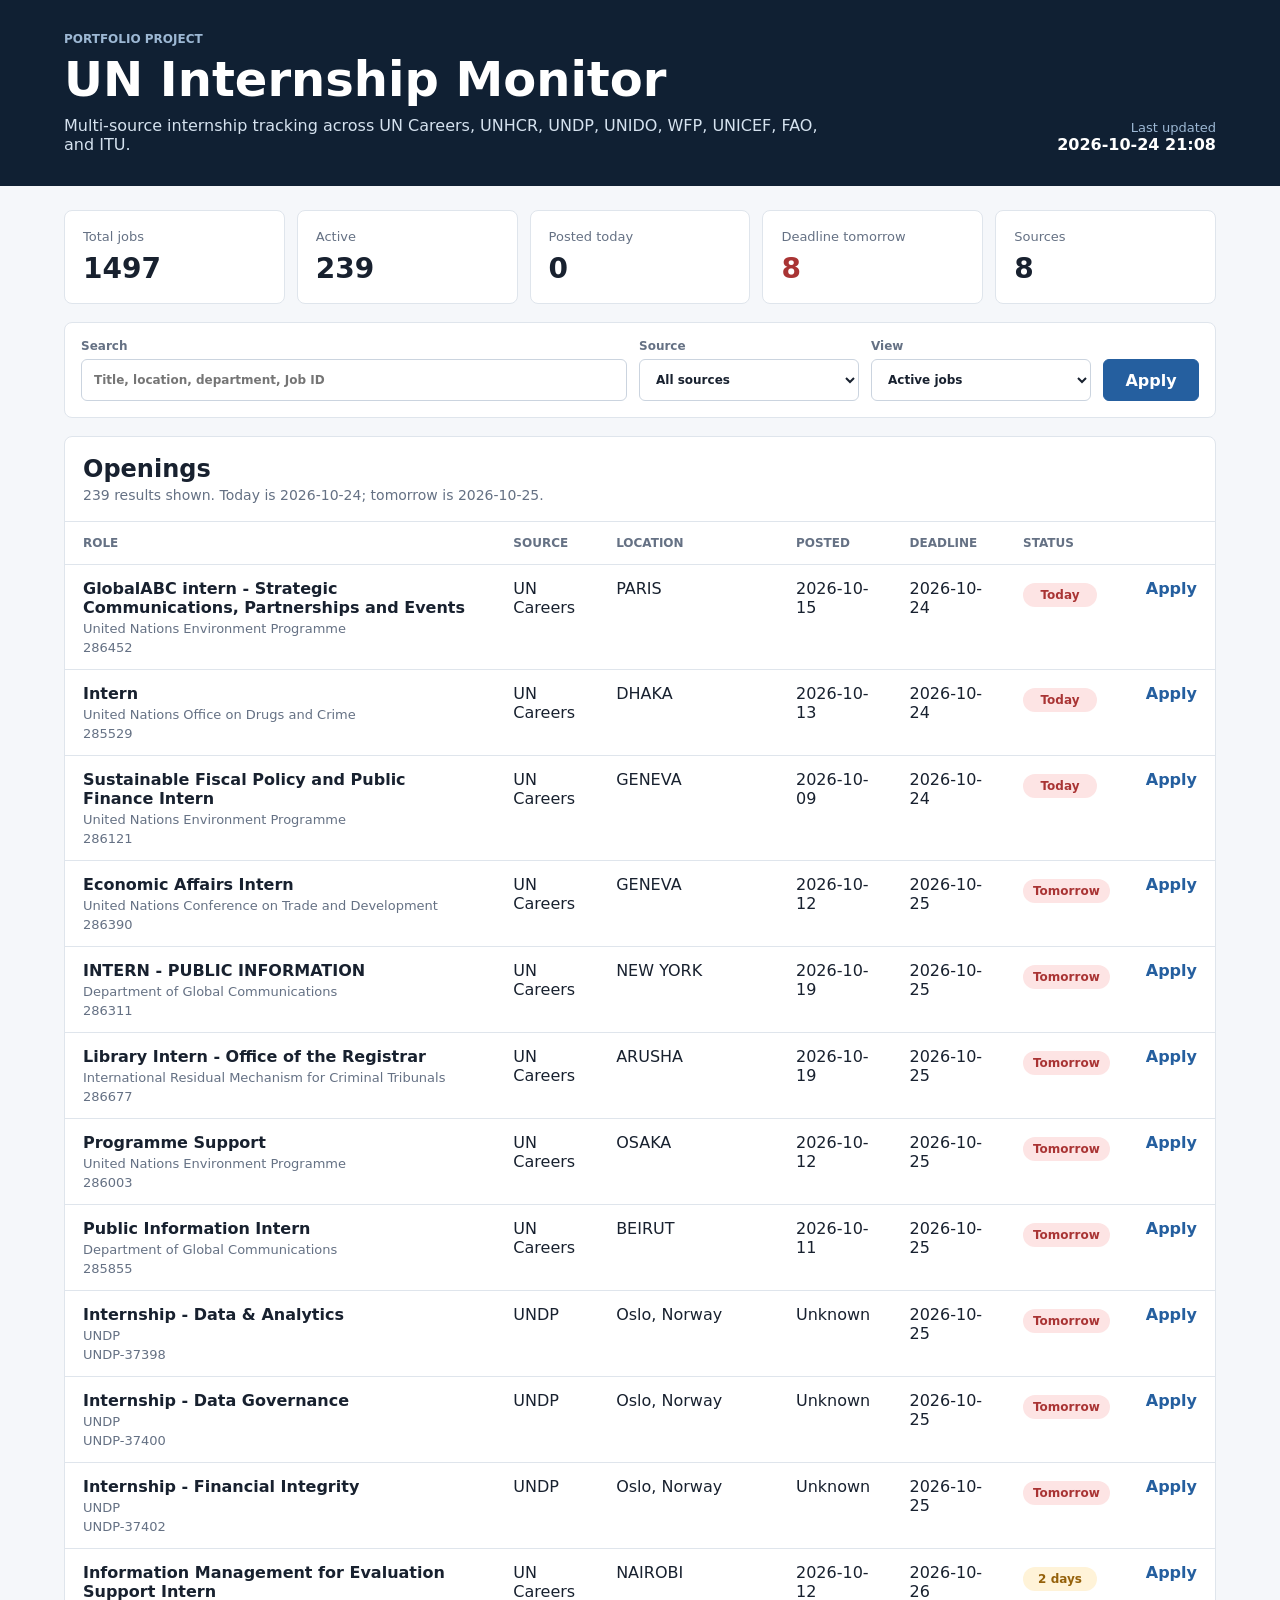
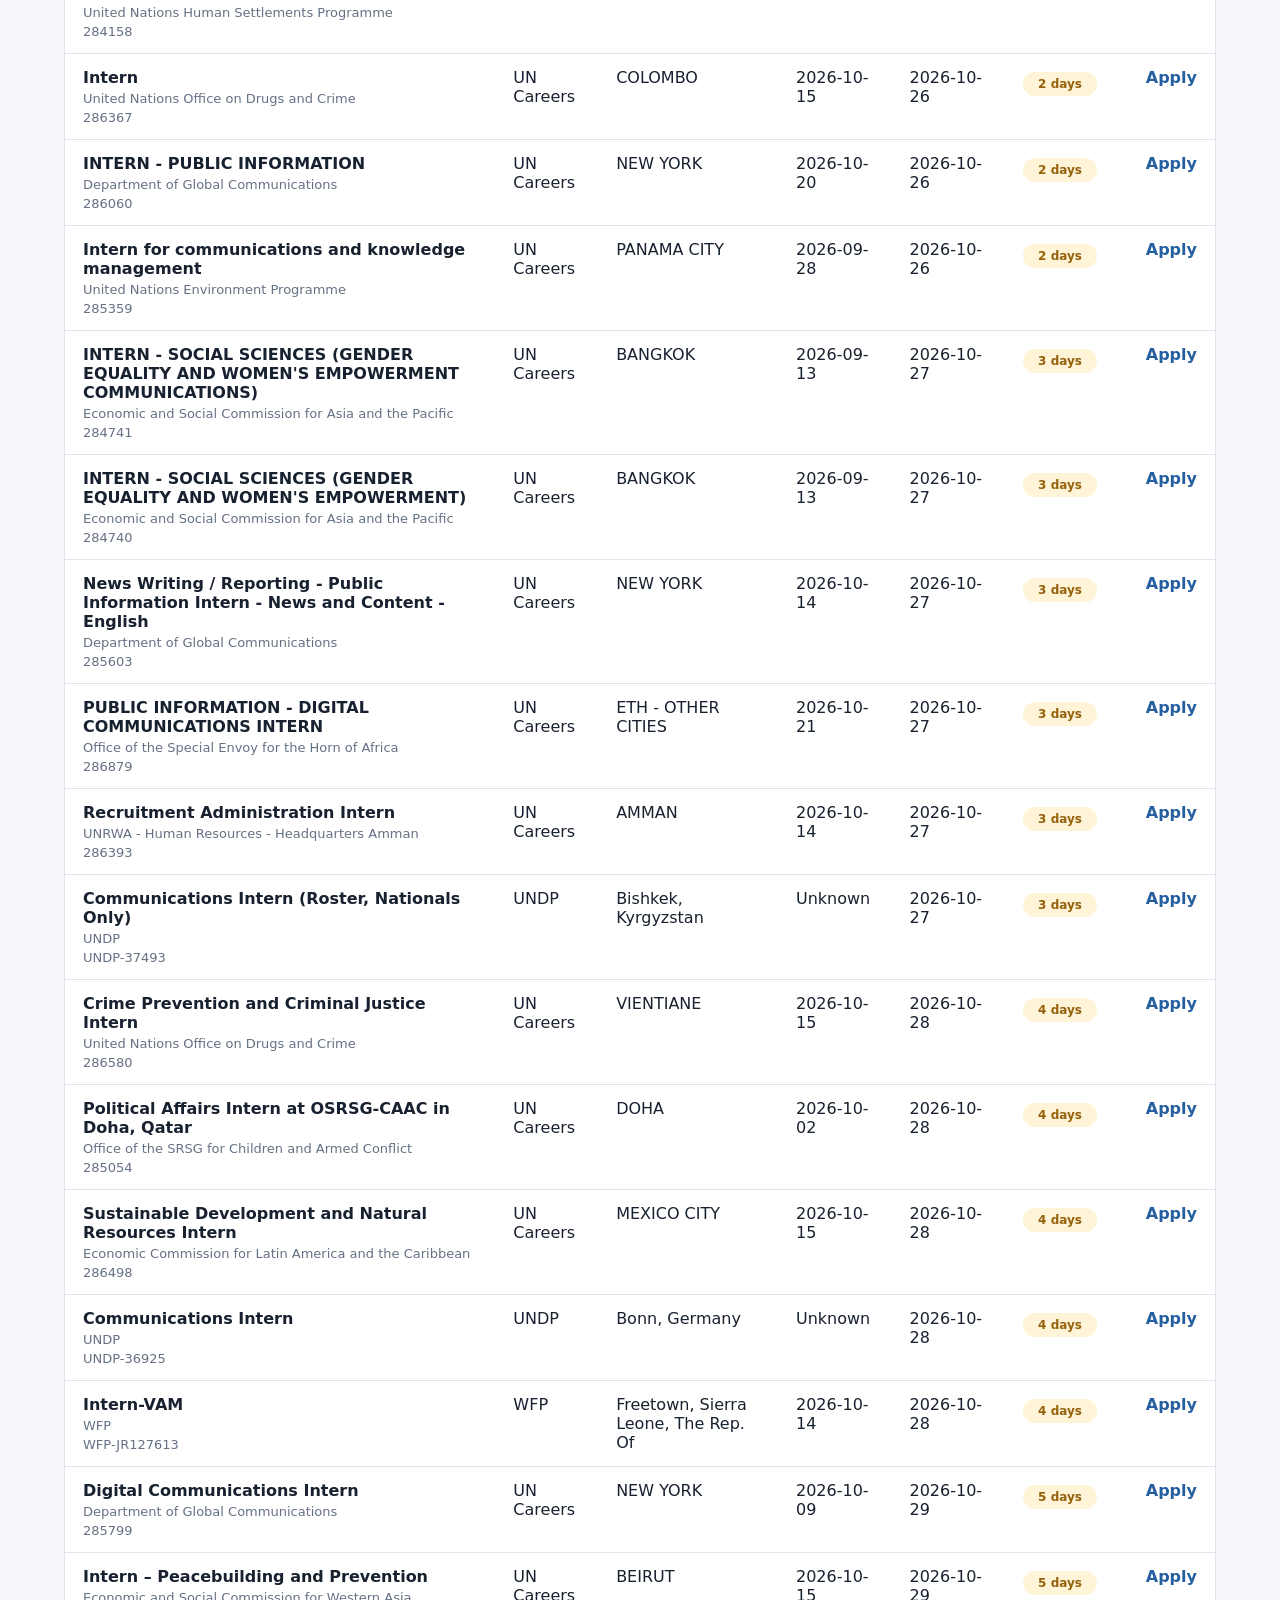
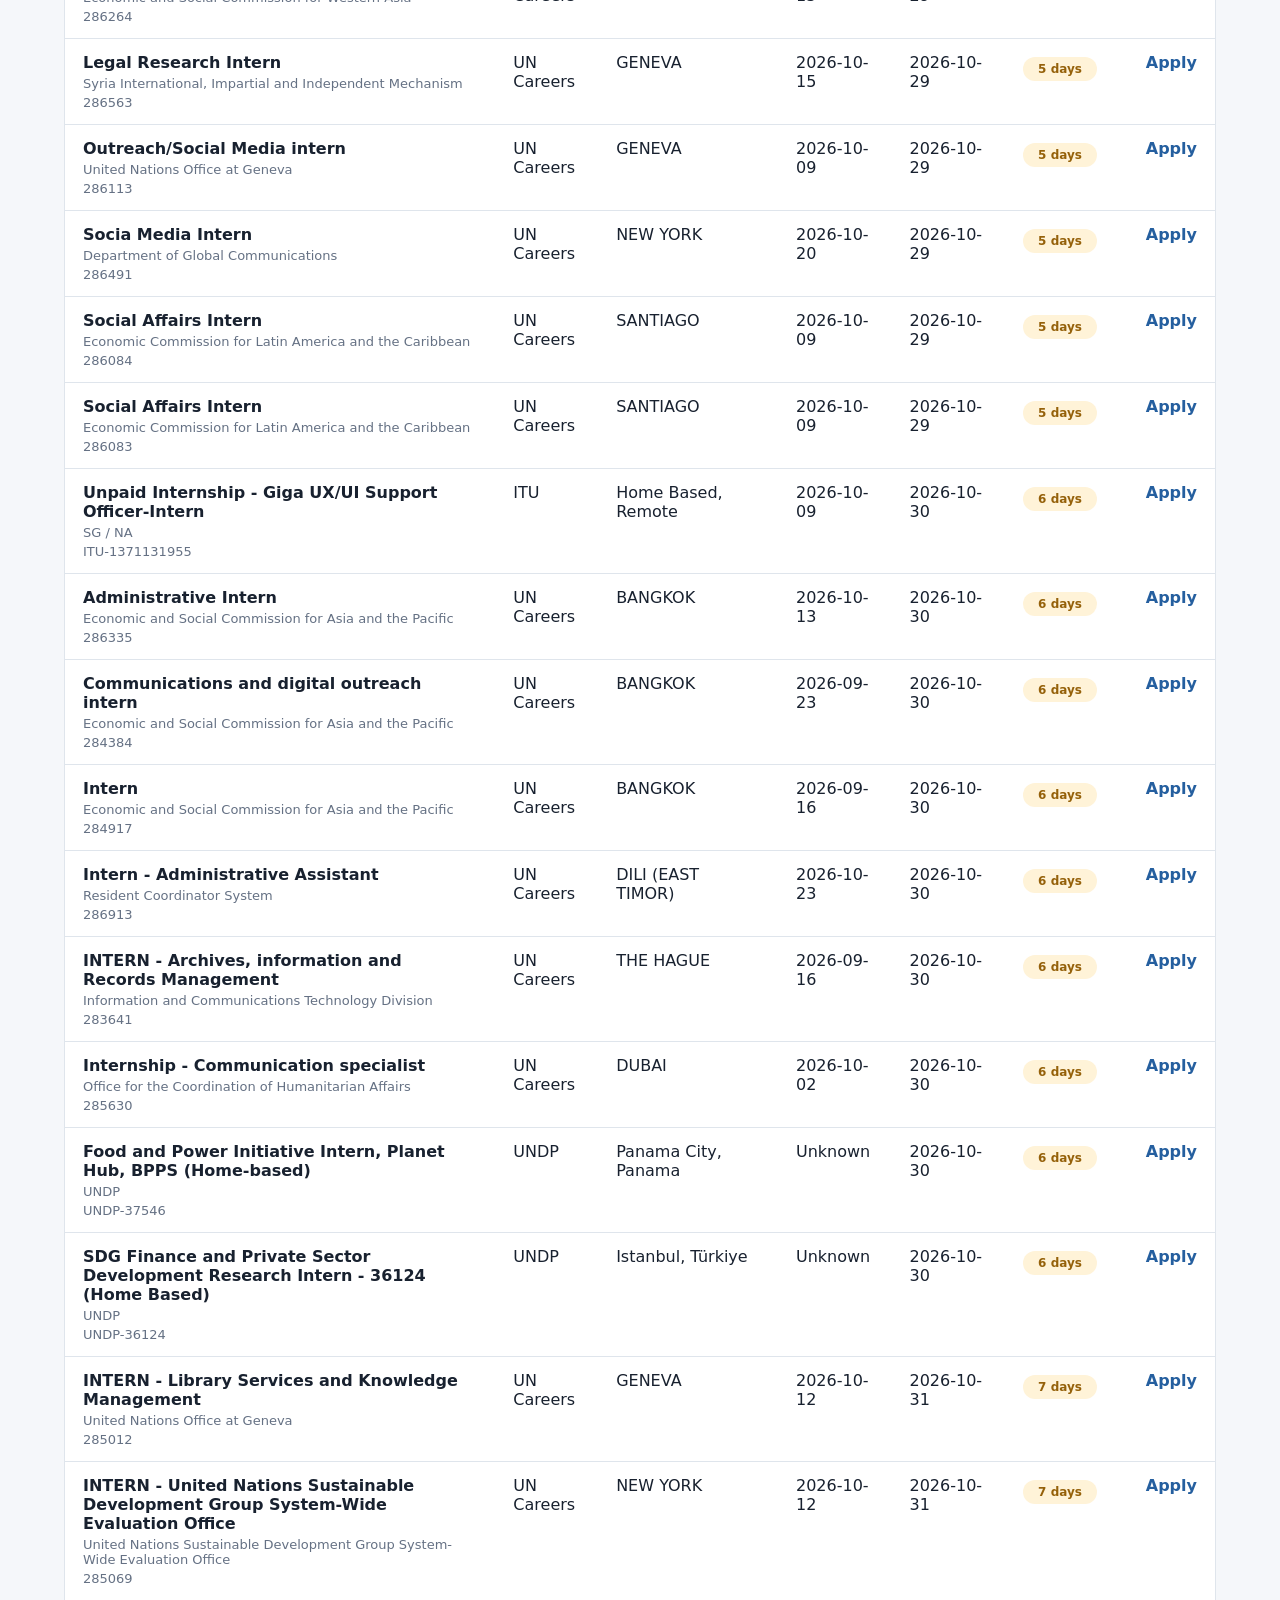
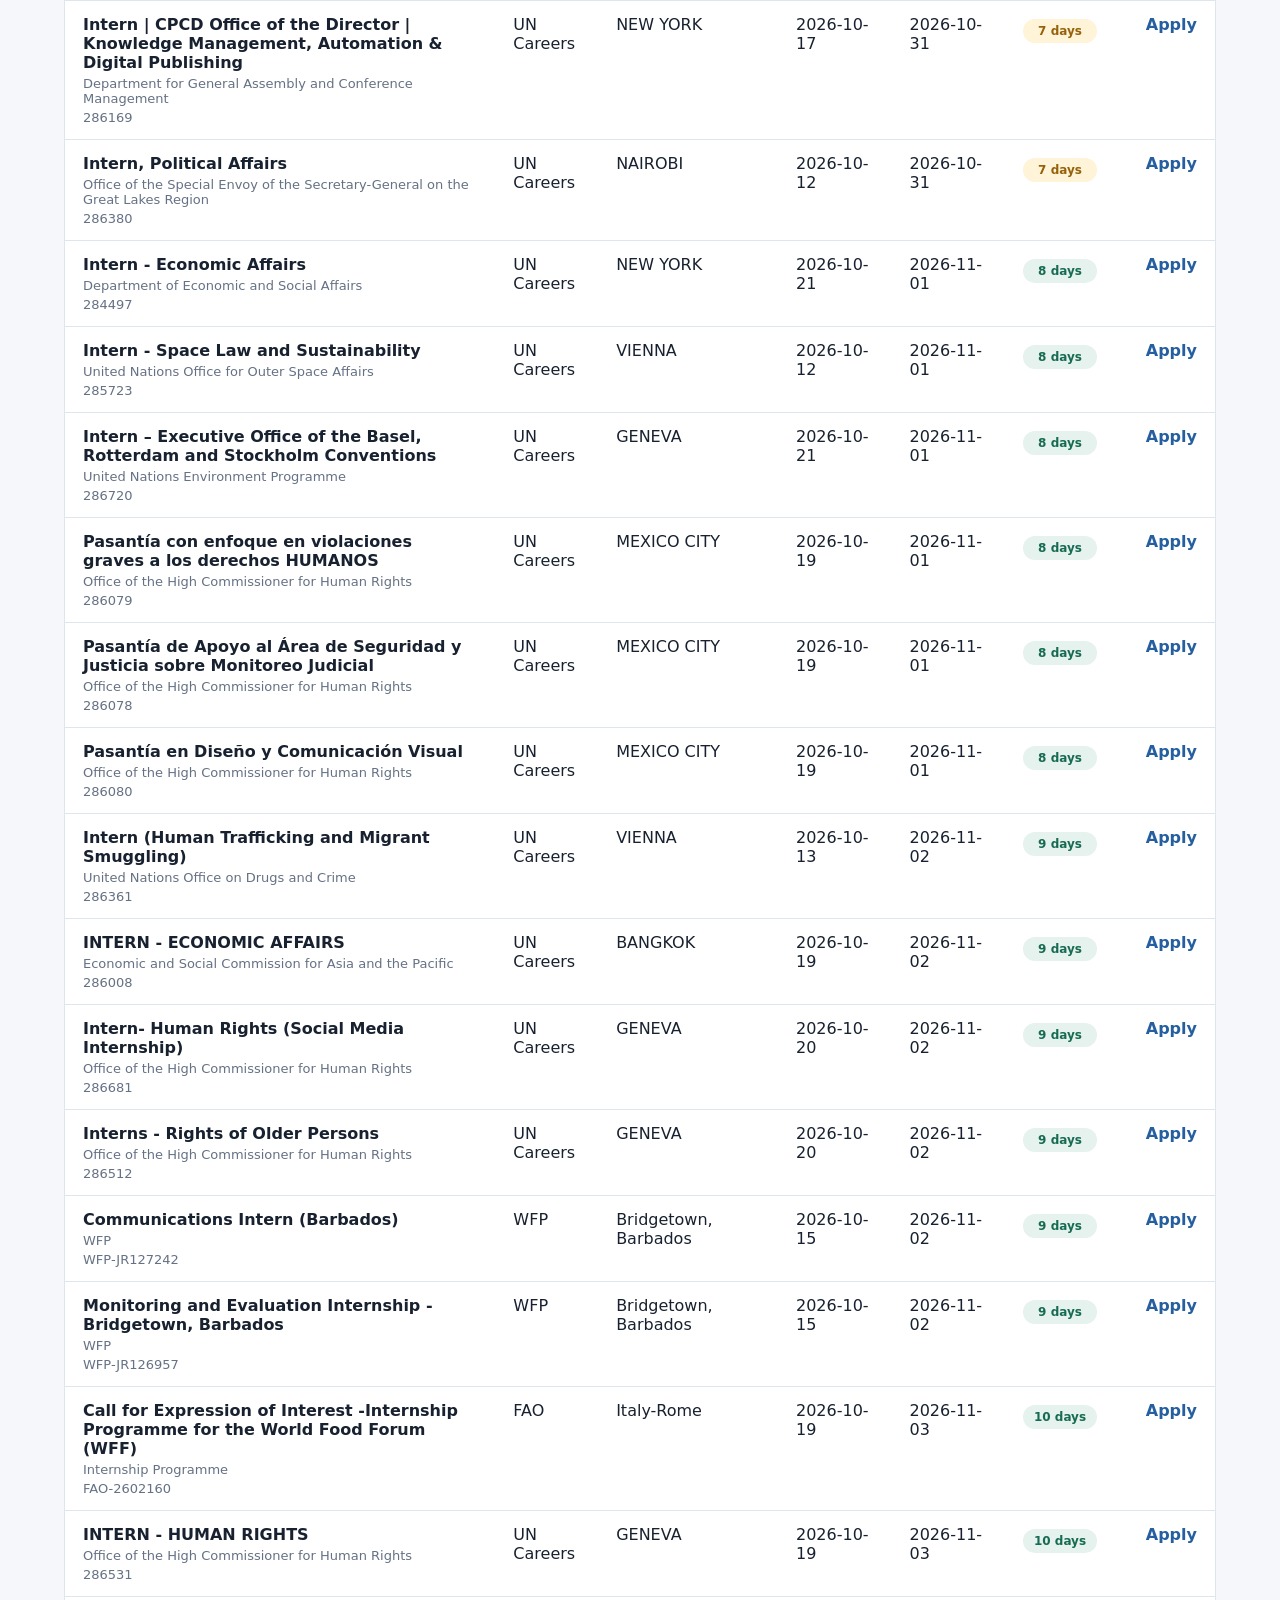
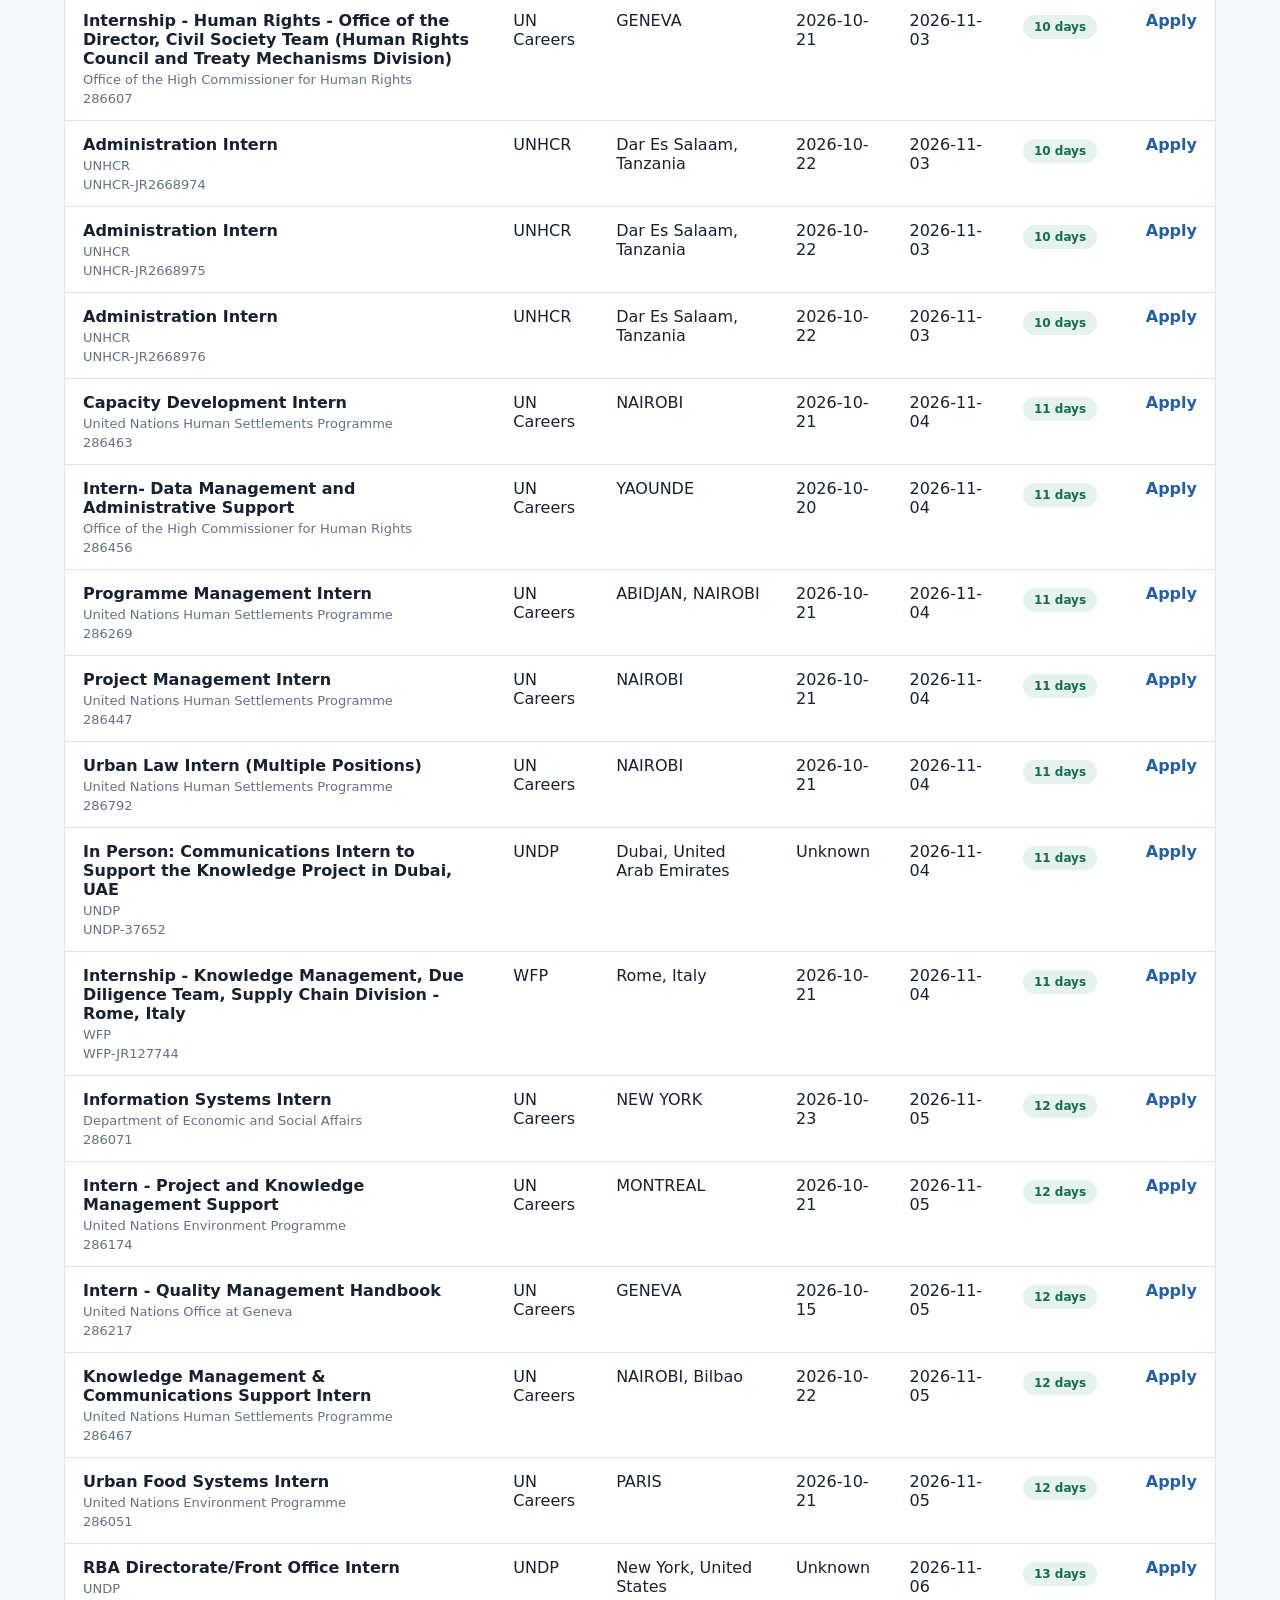
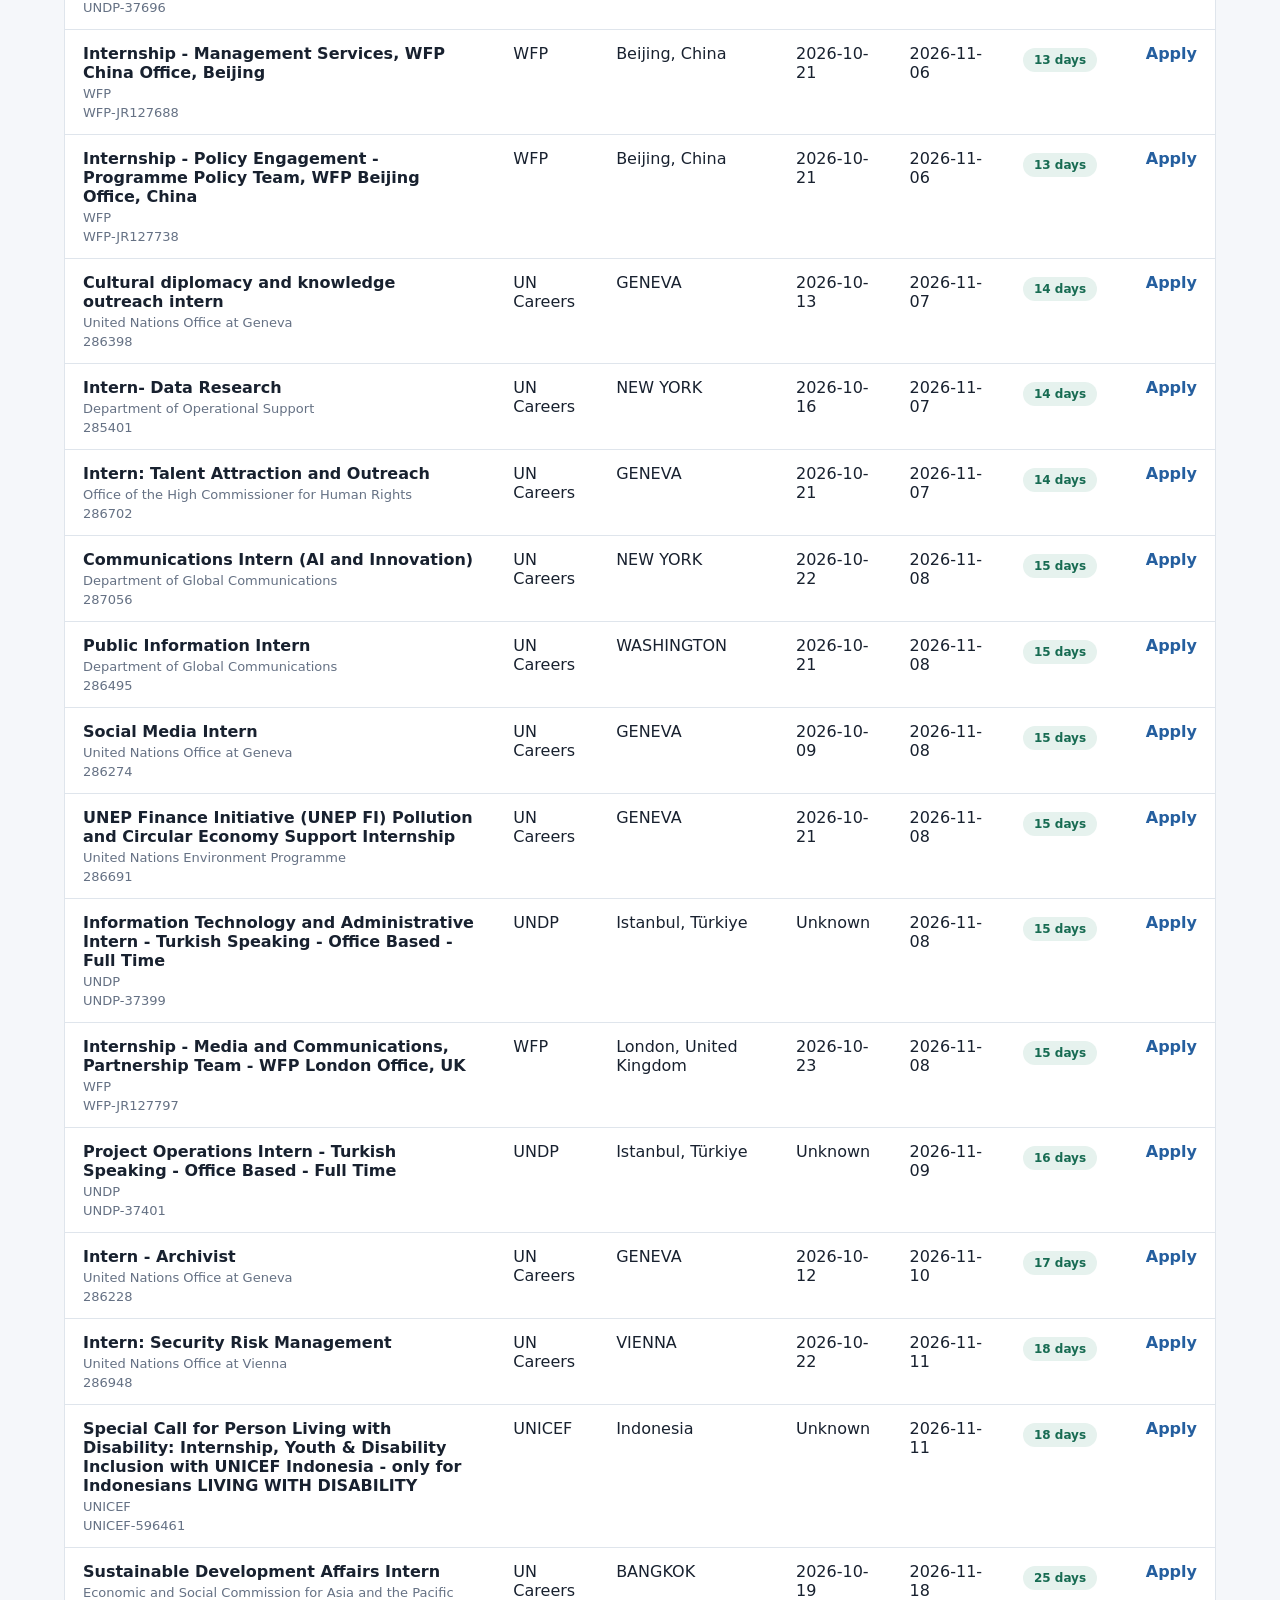
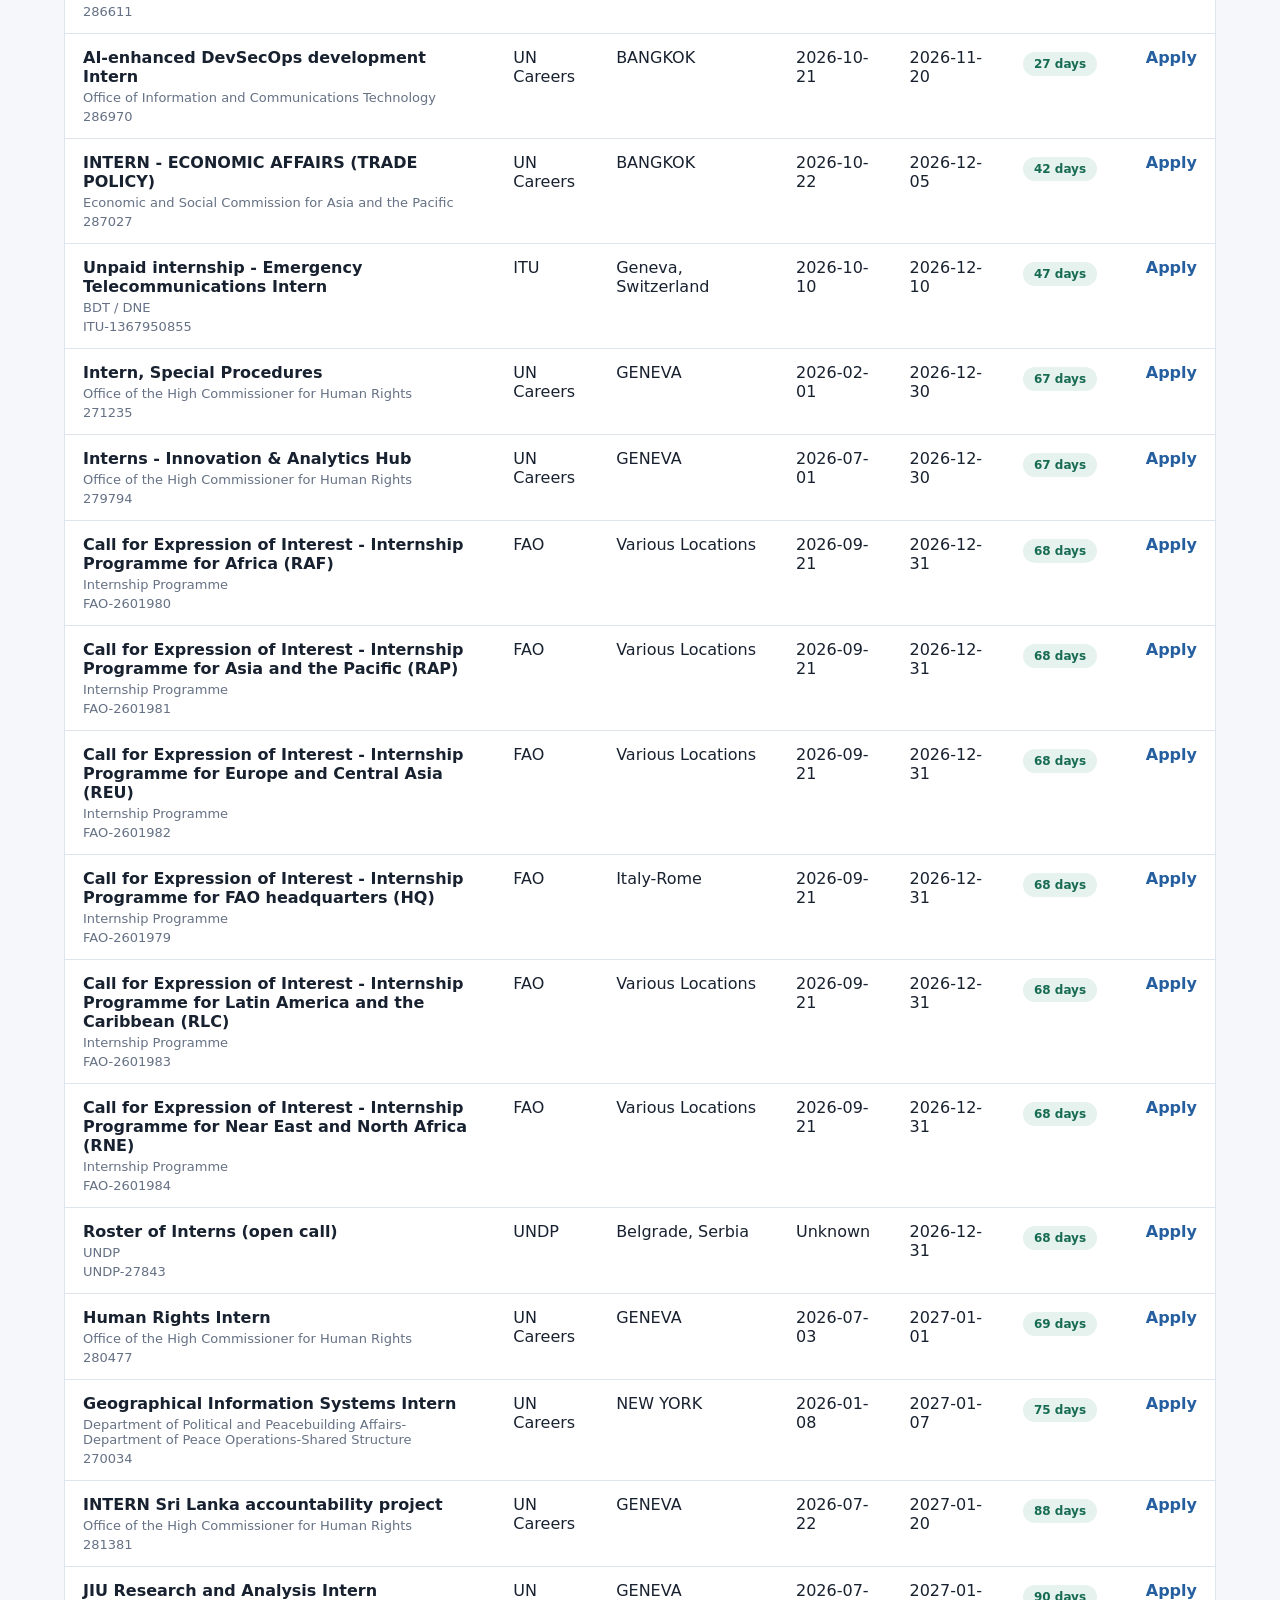
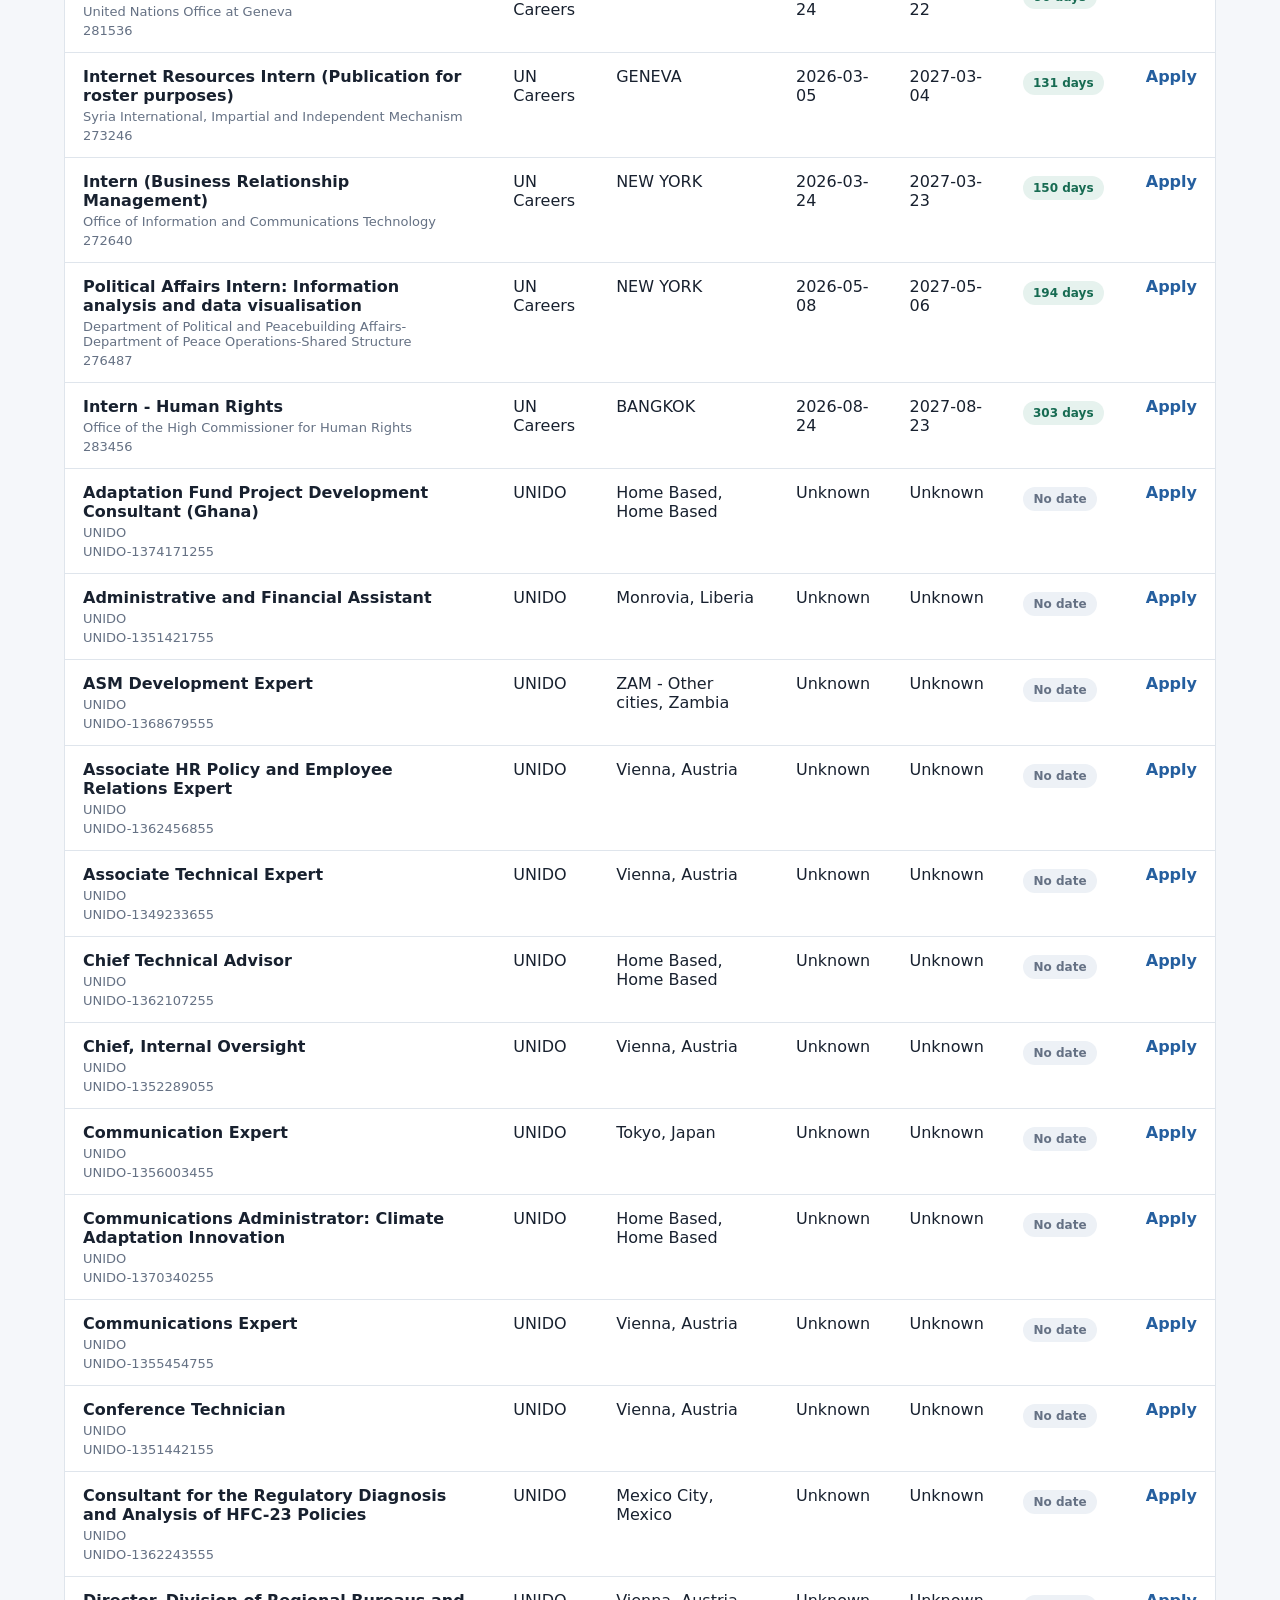
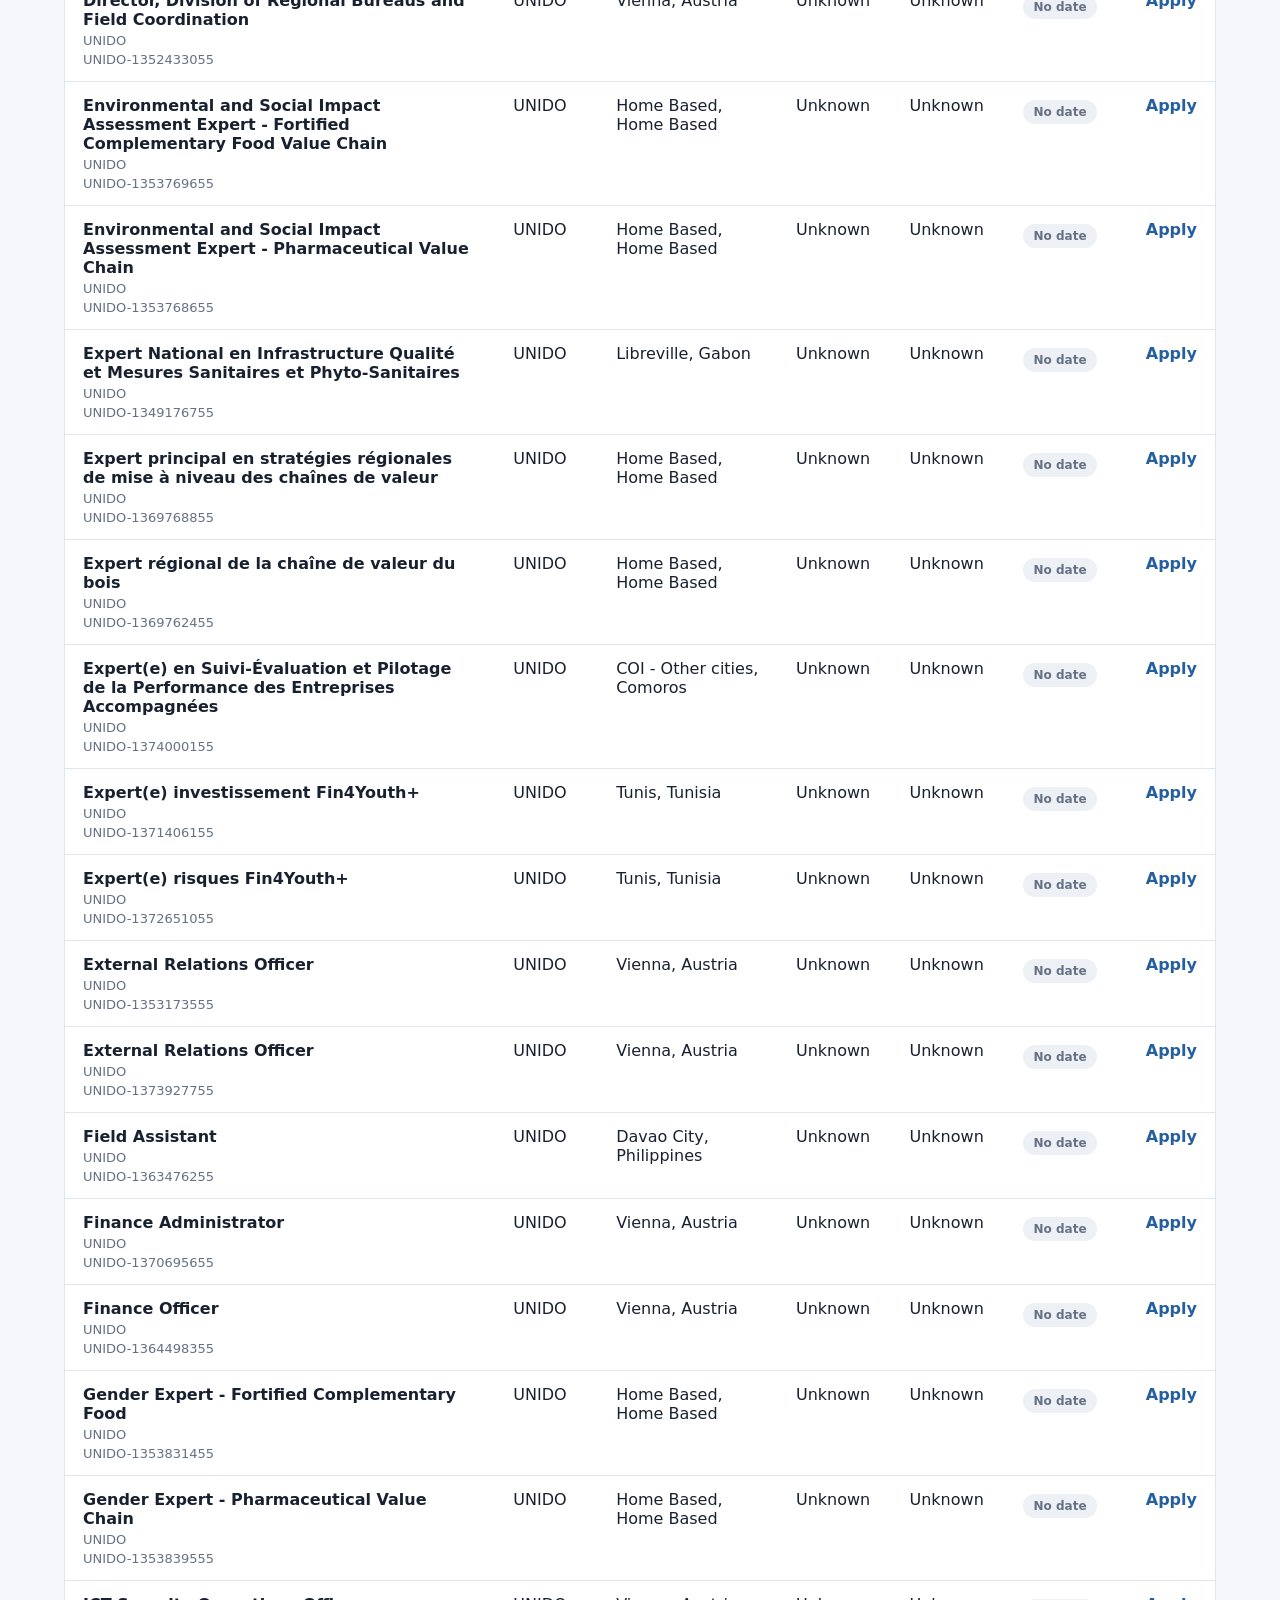
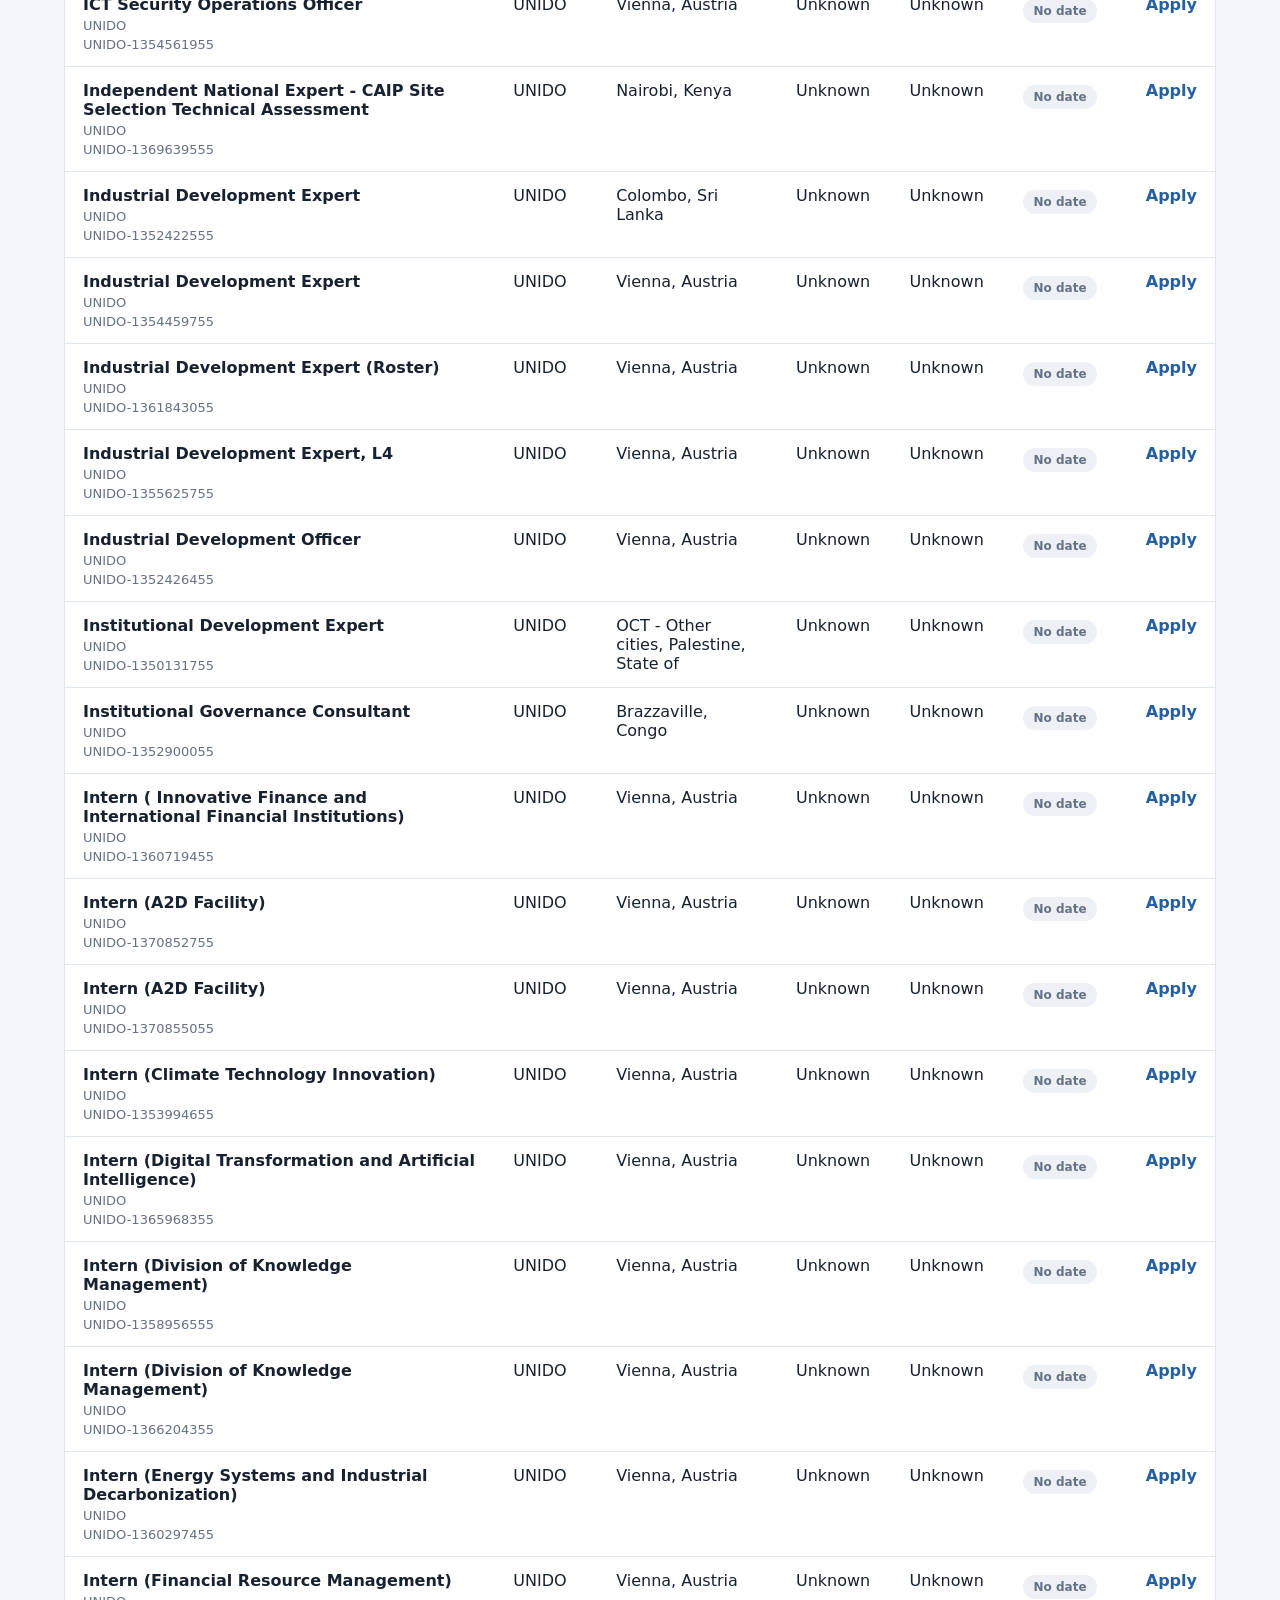
==== commit ae998e5f: "Update dashboard 2026-10-24" ====
--- a/docs/index.html
+++ b/docs/index.html
@@ -17,7 +17,7 @@
       </div>
       <div class="meta">
         <span>Last updated</span>
-        <strong>2026-10-23 16:03</strong>
+        <strong>2026-10-24 21:08</strong>
       </div>
     </header>
 
@@ -25,7 +25,7 @@
       <section class="stats" aria-label="Summary">
         <div class="stat">
           <span>Total jobs</span>
-          <strong>1492</strong>
+          <strong>1497</strong>
         </div>
         <div class="stat">
           <span>Active</span>
@@ -33,11 +33,11 @@
         </div>
         <div class="stat">
           <span>Posted today</span>
-          <strong>1</strong>
+          <strong>0</strong>
         </div>
         <div class="stat urgent">
           <span>Deadline tomorrow</span>
-          <strong>3</strong>
+          <strong>8</strong>
         </div>
         <div class="stat">
           <span>Sources</span>
@@ -91,7 +91,7 @@
         <div class="section-head">
           <div>
             <h2>Openings</h2>
-            <p>239 results shown. Today is 2026-10-23; tomorrow is 2026-10-24.</p>
+            <p>239 results shown. Today is 2026-10-24; tomorrow is 2026-10-25.</p>
           </div>
         </div>
 
@@ -112,106 +112,6 @@
               
                 <tr>
                   <td>
-                    <strong>INTERN for the Secretariat of the Group of Human Rights Experts on Nicaragua</strong>
-                    <span>Office of the High Commissioner for Human Rights</span>
-                    <small>286081</small>
-                  </td>
-                  <td>UN Careers</td>
-                  <td>PANAMA CITY</td>
-                  <td>2026-10-10</td>
-                  <td>2026-10-23</td>
-                  <td>
-                    <span class="pill urgent">
-                      
-                        Today
-                      
-                    </span>
-                  </td>
-                  <td><a class="apply" href="https://careers.un.org/jobSearchDescription/286081?language=en" target="_blank" rel="noreferrer">Apply</a></td>
-                </tr>
-              
-                <tr>
-                  <td>
-                    <strong>Intern: ITC in Iraq – Inclusive Economic Development</strong>
-                    <span>International Trade Centre</span>
-                    <small>286706</small>
-                  </td>
-                  <td>UN Careers</td>
-                  <td>GENEVA</td>
-                  <td>2026-10-16</td>
-                  <td>2026-10-23</td>
-                  <td>
-                    <span class="pill urgent">
-                      
-                        Today
-                      
-                    </span>
-                  </td>
-                  <td><a class="apply" href="https://careers.un.org/jobSearchDescription/286706?language=en" target="_blank" rel="noreferrer">Apply</a></td>
-                </tr>
-              
-                <tr>
-                  <td>
-                    <strong>Trafficking in persons and smuggling of migrants – Internship</strong>
-                    <span>United Nations Office on Drugs and Crime</span>
-                    <small>281352</small>
-                  </td>
-                  <td>UN Careers</td>
-                  <td>DAKAR</td>
-                  <td>2026-10-09</td>
-                  <td>2026-10-23</td>
-                  <td>
-                    <span class="pill urgent">
-                      
-                        Today
-                      
-                    </span>
-                  </td>
-                  <td><a class="apply" href="https://careers.un.org/jobSearchDescription/281352?language=en" target="_blank" rel="noreferrer">Apply</a></td>
-                </tr>
-              
-                <tr>
-                  <td>
-                    <strong>Stagiaire - Appui à la section &#34;Préparation et Réponse aux Urgences&#34;</strong>
-                    <span>WFP</span>
-                    <small>WFP-JR127192</small>
-                  </td>
-                  <td>WFP</td>
-                  <td>Antananarivo, Madagascar, The Democratic</td>
-                  <td>2026-10-09</td>
-                  <td>2026-10-23</td>
-                  <td>
-                    <span class="pill urgent">
-                      
-                        Today
-                      
-                    </span>
-                  </td>
-                  <td><a class="apply" href="https://wd3.myworkdaysite.com/en-US/recruiting/wfp/job_openings/jobs?workerSubType=59387fe40123101e856f1834e09b0002" target="_blank" rel="noreferrer">Apply</a></td>
-                </tr>
-              
-                <tr>
-                  <td>
-                    <strong>Stagiaire - Appui à la section &#34;Résilience&#34;</strong>
-                    <span>WFP</span>
-                    <small>WFP-JR127194</small>
-                  </td>
-                  <td>WFP</td>
-                  <td>Antananarivo, Madagascar, The Democratic</td>
-                  <td>2026-10-19</td>
-                  <td>2026-10-23</td>
-                  <td>
-                    <span class="pill urgent">
-                      
-                        Today
-                      
-                    </span>
-                  </td>
-                  <td><a class="apply" href="https://wd3.myworkdaysite.com/en-US/recruiting/wfp/job_openings/jobs?workerSubType=59387fe40123101e856f1834e09b0002" target="_blank" rel="noreferrer">Apply</a></td>
-                </tr>
-              
-                <tr>
-                  <td>
                     <strong>GlobalABC intern - Strategic Communications, Partnerships and Events</strong>
                     <span>United Nations Environment Programme</span>
                     <small>286452</small>
@@ -223,7 +123,7 @@
                   <td>
                     <span class="pill urgent">
                       
-                        Tomorrow
+                        Today
                       
                     </span>
                   </td>
@@ -243,7 +143,7 @@
                   <td>
                     <span class="pill urgent">
                       
-                        Tomorrow
+                        Today
                       
                     </span>
                   </td>
@@ -263,7 +163,7 @@
                   <td>
                     <span class="pill urgent">
                       
-                        Tomorrow
+                        Today
                       
                     </span>
                   </td>
@@ -281,9 +181,9 @@
                   <td>2026-10-12</td>
                   <td>2026-10-25</td>
                   <td>
-                    <span class="pill soon">
-                      
-                        2 days
+                    <span class="pill urgent">
+                      
+                        Tomorrow
                       
                     </span>
                   </td>
@@ -301,9 +201,9 @@
                   <td>2026-10-19</td>
                   <td>2026-10-25</td>
                   <td>
-                    <span class="pill soon">
-                      
-                        2 days
+                    <span class="pill urgent">
+                      
+                        Tomorrow
                       
                     </span>
                   </td>
@@ -321,9 +221,9 @@
                   <td>2026-10-19</td>
                   <td>2026-10-25</td>
                   <td>
-                    <span class="pill soon">
-                      
-                        2 days
+                    <span class="pill urgent">
+                      
+                        Tomorrow
                       
                     </span>
                   </td>
@@ -341,9 +241,9 @@
                   <td>2026-10-12</td>
                   <td>2026-10-25</td>
                   <td>
-                    <span class="pill soon">
-                      
-                        2 days
+                    <span class="pill urgent">
+                      
+                        Tomorrow
                       
                     </span>
                   </td>
@@ -361,9 +261,9 @@
                   <td>2026-10-11</td>
                   <td>2026-10-25</td>
                   <td>
-                    <span class="pill soon">
-                      
-                        2 days
+                    <span class="pill urgent">
+                      
+                        Tomorrow
                       
                     </span>
                   </td>
@@ -381,9 +281,9 @@
                   <td>Unknown</td>
                   <td>2026-10-25</td>
                   <td>
-                    <span class="pill soon">
-                      
-                        2 days
+                    <span class="pill urgent">
+                      
+                        Tomorrow
                       
                     </span>
                   </td>
@@ -401,9 +301,9 @@
                   <td>Unknown</td>
                   <td>2026-10-25</td>
                   <td>
-                    <span class="pill soon">
-                      
-                        2 days
+                    <span class="pill urgent">
+                      
+                        Tomorrow
                       
                     </span>
                   </td>
@@ -421,9 +321,9 @@
                   <td>Unknown</td>
                   <td>2026-10-25</td>
                   <td>
-                    <span class="pill soon">
-                      
-                        2 days
+                    <span class="pill urgent">
+                      
+                        Tomorrow
                       
                     </span>
                   </td>
@@ -443,7 +343,7 @@
                   <td>
                     <span class="pill soon">
                       
-                        3 days
+                        2 days
                       
                     </span>
                   </td>
@@ -463,7 +363,7 @@
                   <td>
                     <span class="pill soon">
                       
-                        3 days
+                        2 days
                       
                     </span>
                   </td>
@@ -483,7 +383,7 @@
                   <td>
                     <span class="pill soon">
                       
-                        3 days
+                        2 days
                       
                     </span>
                   </td>
@@ -503,7 +403,7 @@
                   <td>
                     <span class="pill soon">
                       
-                        3 days
+                        2 days
                       
                     </span>
                   </td>
@@ -523,7 +423,7 @@
                   <td>
                     <span class="pill soon">
                       
-                        4 days
+                        3 days
                       
                     </span>
                   </td>
@@ -543,7 +443,7 @@
                   <td>
                     <span class="pill soon">
                       
-                        4 days
+                        3 days
                       
                     </span>
                   </td>
@@ -563,7 +463,7 @@
                   <td>
                     <span class="pill soon">
                       
-                        4 days
+                        3 days
                       
                     </span>
                   </td>
@@ -583,7 +483,7 @@
                   <td>
                     <span class="pill soon">
                       
-                        4 days
+                        3 days
                       
                     </span>
                   </td>
@@ -603,7 +503,7 @@
                   <td>
                     <span class="pill soon">
                       
-                        4 days
+                        3 days
                       
                     </span>
                   </td>
@@ -623,7 +523,7 @@
                   <td>
                     <span class="pill soon">
                       
-                        4 days
+                        3 days
                       
                     </span>
                   </td>
@@ -643,7 +543,7 @@
                   <td>
                     <span class="pill soon">
                       
-                        5 days
+                        4 days
                       
                     </span>
                   </td>
@@ -663,7 +563,7 @@
                   <td>
                     <span class="pill soon">
                       
-                        5 days
+                        4 days
                       
                     </span>
                   </td>
@@ -683,7 +583,7 @@
                   <td>
                     <span class="pill soon">
                       
-                        5 days
+                        4 days
                       
                     </span>
                   </td>
@@ -703,7 +603,7 @@
                   <td>
                     <span class="pill soon">
                       
-                        5 days
+                        4 days
                       
                     </span>
                   </td>
@@ -723,7 +623,7 @@
                   <td>
                     <span class="pill soon">
                       
-                        5 days
+                        4 days
                       
                     </span>
                   </td>
@@ -743,7 +643,7 @@
                   <td>
                     <span class="pill soon">
                       
-                        6 days
+                        5 days
                       
                     </span>
                   </td>
@@ -763,7 +663,7 @@
                   <td>
                     <span class="pill soon">
                       
-                        6 days
+                        5 days
                       
                     </span>
                   </td>
@@ -783,7 +683,7 @@
                   <td>
                     <span class="pill soon">
                       
-                        6 days
+                        5 days
                       
                     </span>
                   </td>
@@ -803,7 +703,7 @@
                   <td>
                     <span class="pill soon">
                       
-                        6 days
+                        5 days
                       
                     </span>
                   </td>
@@ -823,7 +723,7 @@
                   <td>
                     <span class="pill soon">
                       
-                        6 days
+                        5 days
                       
                     </span>
                   </td>
@@ -843,7 +743,7 @@
                   <td>
                     <span class="pill soon">
                       
-                        6 days
+                        5 days
                       
                     </span>
                   </td>
@@ -863,7 +763,7 @@
                   <td>
                     <span class="pill soon">
                       
-                        6 days
+                        5 days
                       
                     </span>
                   </td>
@@ -883,7 +783,7 @@
                   <td>
                     <span class="pill soon">
                       
-                        7 days
+                        6 days
                       
                     </span>
                   </td>
@@ -903,7 +803,7 @@
                   <td>
                     <span class="pill soon">
                       
-                        7 days
+                        6 days
                       
                     </span>
                   </td>
@@ -923,7 +823,7 @@
                   <td>
                     <span class="pill soon">
                       
-                        7 days
+                        6 days
                       
                     </span>
                   </td>
@@ -943,7 +843,7 @@
                   <td>
                     <span class="pill soon">
                       
-                        7 days
+                        6 days
                       
                     </span>
                   </td>
@@ -963,7 +863,7 @@
                   <td>
                     <span class="pill soon">
                       
-                        7 days
+                        6 days
                       
                     </span>
                   </td>
@@ -983,7 +883,7 @@
                   <td>
                     <span class="pill soon">
                       
-                        7 days
+                        6 days
                       
                     </span>
                   </td>
@@ -1003,7 +903,7 @@
                   <td>
                     <span class="pill soon">
                       
-                        7 days
+                        6 days
                       
                     </span>
                   </td>
@@ -1023,7 +923,7 @@
                   <td>
                     <span class="pill soon">
                       
-                        7 days
+                        6 days
                       
                     </span>
                   </td>
@@ -1043,7 +943,7 @@
                   <td>
                     <span class="pill soon">
                       
-                        7 days
+                        6 days
                       
                     </span>
                   </td>
@@ -1061,9 +961,9 @@
                   <td>2026-10-12</td>
                   <td>2026-10-31</td>
                   <td>
-                    <span class="pill open">
-                      
-                        8 days
+                    <span class="pill soon">
+                      
+                        7 days
                       
                     </span>
                   </td>
@@ -1081,9 +981,9 @@
                   <td>2026-10-12</td>
                   <td>2026-10-31</td>
                   <td>
-                    <span class="pill open">
-                      
-                        8 days
+                    <span class="pill soon">
+                      
+                        7 days
                       
                     </span>
                   </td>
@@ -1101,9 +1001,9 @@
                   <td>2026-10-17</td>
                   <td>2026-10-31</td>
                   <td>
-                    <span class="pill open">
-                      
-                        8 days
+                    <span class="pill soon">
+                      
+                        7 days
                       
                     </span>
                   </td>
@@ -1121,9 +1021,9 @@
                   <td>2026-10-12</td>
                   <td>2026-10-31</td>
                   <td>
-                    <span class="pill open">
-                      
-                        8 days
+                    <span class="pill soon">
+                      
+                        7 days
                       
                     </span>
                   </td>
@@ -1143,7 +1043,7 @@
                   <td>
                     <span class="pill open">
                       
-                        9 days
+                        8 days
                       
                     </span>
                   </td>
@@ -1163,7 +1063,7 @@
                   <td>
                     <span class="pill open">
                       
-                        9 days
+                        8 days
                       
                     </span>
                   </td>
@@ -1183,7 +1083,7 @@
                   <td>
                     <span class="pill open">
                       
-                        9 days
+                        8 days
                       
                     </span>
                   </td>
@@ -1203,7 +1103,7 @@
                   <td>
                     <span class="pill open">
                       
-                        9 days
+                        8 days
                       
                     </span>
                   </td>
@@ -1223,7 +1123,7 @@
                   <td>
                     <span class="pill open">
                       
-                        9 days
+                        8 days
                       
                     </span>
                   </td>
@@ -1243,7 +1143,7 @@
                   <td>
                     <span class="pill open">
                       
-                        9 days
+                        8 days
                       
                     </span>
                   </td>
@@ -1263,7 +1163,7 @@
                   <td>
                     <span class="pill open">
                       
-                        10 days
+                        9 days
                       
                     </span>
                   </td>
@@ -1283,7 +1183,7 @@
                   <td>
                     <span class="pill open">
                       
-                        10 days
+                        9 days
                       
                     </span>
                   </td>
@@ -1303,7 +1203,7 @@
                   <td>
                     <span class="pill open">
                       
-                        10 days
+                        9 days
                       
                     </span>
                   </td>
@@ -1323,7 +1223,7 @@
                   <td>
                     <span class="pill open">
                       
-                        10 days
+                        9 days
                       
                     </span>
                   </td>
@@ -1343,7 +1243,7 @@
                   <td>
                     <span class="pill open">
                       
-                        10 days
+                        9 days
                       
                     </span>
                   </td>
@@ -1363,7 +1263,7 @@
                   <td>
                     <span class="pill open">
                       
-                        10 days
+                        9 days
                       
                     </span>
                   </td>
@@ -1383,7 +1283,7 @@
                   <td>
                     <span class="pill open">
                       
-                        11 days
+                        10 days
                       
                     </span>
                   </td>
@@ -1403,7 +1303,7 @@
                   <td>
                     <span class="pill open">
                       
-                        11 days
+                        10 days
                       
                     </span>
                   </td>
@@ -1423,7 +1323,7 @@
                   <td>
                     <span class="pill open">
                       
-                        11 days
+                        10 days
                       
                     </span>
                   </td>
@@ -1443,7 +1343,7 @@
                   <td>
                     <span class="pill open">
                       
-                        11 days
+                        10 days
                       
                     </span>
                   </td>
@@ -1463,7 +1363,7 @@
                   <td>
                     <span class="pill open">
                       
-                        11 days
+                        10 days
                       
                     </span>
                   </td>
@@ -1483,7 +1383,7 @@
                   <td>
                     <span class="pill open">
                       
-                        11 days
+                        10 days
                       
                     </span>
                   </td>
@@ -1503,7 +1403,7 @@
                   <td>
                     <span class="pill open">
                       
-                        12 days
+                        11 days
                       
                     </span>
                   </td>
@@ -1523,7 +1423,7 @@
                   <td>
                     <span class="pill open">
                       
-                        12 days
+                        11 days
                       
                     </span>
                   </td>
@@ -1543,7 +1443,7 @@
                   <td>
                     <span class="pill open">
                       
-                        12 days
+                        11 days
                       
                     </span>
                   </td>
@@ -1563,7 +1463,7 @@
                   <td>
                     <span class="pill open">
                       
-                        12 days
+                        11 days
                       
                     </span>
                   </td>
@@ -1583,7 +1483,7 @@
                   <td>
                     <span class="pill open">
                       
-                        12 days
+                        11 days
                       
                     </span>
                   </td>
@@ -1603,7 +1503,7 @@
                   <td>
                     <span class="pill open">
                       
-                        12 days
+                        11 days
                       
                     </span>
                   </td>
@@ -1623,11 +1523,31 @@
                   <td>
                     <span class="pill open">
                       
+                        11 days
+                      
+                    </span>
+                  </td>
+                  <td><a class="apply" href="https://wd3.myworkdaysite.com/en-US/recruiting/wfp/job_openings/jobs?workerSubType=59387fe40123101e856f1834e09b0002" target="_blank" rel="noreferrer">Apply</a></td>
+                </tr>
+              
+                <tr>
+                  <td>
+                    <strong>Information Systems Intern</strong>
+                    <span>Department of Economic and Social Affairs</span>
+                    <small>286071</small>
+                  </td>
+                  <td>UN Careers</td>
+                  <td>NEW YORK</td>
+                  <td>2026-10-23</td>
+                  <td>2026-11-05</td>
+                  <td>
+                    <span class="pill open">
+                      
                         12 days
                       
                     </span>
                   </td>
-                  <td><a class="apply" href="https://wd3.myworkdaysite.com/en-US/recruiting/wfp/job_openings/jobs?workerSubType=59387fe40123101e856f1834e09b0002" target="_blank" rel="noreferrer">Apply</a></td>
+                  <td><a class="apply" href="https://careers.un.org/jobSearchDescription/286071?language=en" target="_blank" rel="noreferrer">Apply</a></td>
                 </tr>
               
                 <tr>
@@ -1643,7 +1563,7 @@
                   <td>
                     <span class="pill open">
                       
-                        13 days
+                        12 days
                       
                     </span>
                   </td>
@@ -1663,7 +1583,7 @@
                   <td>
                     <span class="pill open">
                       
-                        13 days
+                        12 days
                       
                     </span>
                   </td>
@@ -1683,7 +1603,7 @@
                   <td>
                     <span class="pill open">
                       
-                        13 days
+                        12 days
                       
                     </span>
                   </td>
@@ -1703,7 +1623,7 @@
                   <td>
                     <span class="pill open">
                       
-                        13 days
+                        12 days
                       
                     </span>
                   </td>
@@ -1723,7 +1643,7 @@
                   <td>
                     <span class="pill open">
                       
-                        14 days
+                        13 days
                       
                     </span>
                   </td>
@@ -1743,7 +1663,7 @@
                   <td>
                     <span class="pill open">
                       
-                        14 days
+                        13 days
                       
                     </span>
                   </td>
@@ -1763,7 +1683,7 @@
                   <td>
                     <span class="pill open">
                       
-                        14 days
+                        13 days
                       
                     </span>
                   </td>
@@ -1783,7 +1703,7 @@
                   <td>
                     <span class="pill open">
                       
-                        15 days
+                        14 days
                       
                     </span>
                   </td>
@@ -1803,7 +1723,7 @@
                   <td>
                     <span class="pill open">
                       
-                        15 days
+                        14 days
                       
                     </span>
                   </td>
@@ -1823,7 +1743,7 @@
                   <td>
                     <span class="pill open">
                       
-                        15 days
+                        14 days
                       
                     </span>
                   </td>
@@ -1843,7 +1763,7 @@
                   <td>
                     <span class="pill open">
                       
-                        16 days
+                        15 days
                       
                     </span>
                   </td>
@@ -1863,7 +1783,7 @@
                   <td>
                     <span class="pill open">
                       
-                        16 days
+                        15 days
                       
                     </span>
                   </td>
@@ -1883,7 +1803,7 @@
                   <td>
                     <span class="pill open">
                       
-                        16 days
+                        15 days
                       
                     </span>
                   </td>
@@ -1903,7 +1823,7 @@
                   <td>
                     <span class="pill open">
                       
-                        16 days
+                        15 days
                       
                     </span>
                   </td>
@@ -1923,11 +1843,31 @@
                   <td>
                     <span class="pill open">
                       
-                        16 days
+                        15 days
                       
                     </span>
                   </td>
                   <td><a class="apply" href="https://estm.fa.em2.oraclecloud.com/hcmUI/CandidateExperience/en/sites/CX_1/requisitions/job/37399" target="_blank" rel="noreferrer">Apply</a></td>
+                </tr>
+              
+                <tr>
+                  <td>
+                    <strong>Internship - Media and Communications, Partnership Team - WFP London Office, UK</strong>
+                    <span>WFP</span>
+                    <small>WFP-JR127797</small>
+                  </td>
+                  <td>WFP</td>
+                  <td>London, United Kingdom</td>
+                  <td>2026-10-23</td>
+                  <td>2026-11-08</td>
+                  <td>
+                    <span class="pill open">
+                      
+                        15 days
+                      
+                    </span>
+                  </td>
+                  <td><a class="apply" href="https://wd3.myworkdaysite.com/en-US/recruiting/wfp/job_openings/jobs?workerSubType=59387fe40123101e856f1834e09b0002" target="_blank" rel="noreferrer">Apply</a></td>
                 </tr>
               
                 <tr>
@@ -1943,7 +1883,7 @@
                   <td>
                     <span class="pill open">
                       
-                        17 days
+                        16 days
                       
                     </span>
                   </td>
@@ -1963,7 +1903,7 @@
                   <td>
                     <span class="pill open">
                       
-                        18 days
+                        17 days
                       
                     </span>
                   </td>
@@ -1983,7 +1923,7 @@
                   <td>
                     <span class="pill open">
                       
-                        19 days
+                        18 days
                       
                     </span>
                   </td>
@@ -2003,7 +1943,7 @@
                   <td>
                     <span class="pill open">
                       
-                        19 days
+                        18 days
                       
                     </span>
                   </td>
@@ -2023,11 +1963,51 @@
                   <td>
                     <span class="pill open">
                       
-                        26 days
+                        25 days
                       
                     </span>
                   </td>
                   <td><a class="apply" href="https://careers.un.org/jobSearchDescription/286611?language=en" target="_blank" rel="noreferrer">Apply</a></td>
+                </tr>
+              
+                <tr>
+                  <td>
+                    <strong>AI-enhanced DevSecOps development Intern</strong>
+                    <span>Office of Information and Communications Technology</span>
+                    <small>286970</small>
+                  </td>
+                  <td>UN Careers</td>
+                  <td>BANGKOK</td>
+                  <td>2026-10-21</td>
+                  <td>2026-11-20</td>
+                  <td>
+                    <span class="pill open">
+                      
+                        27 days
+                      
+                    </span>
+                  </td>
+                  <td><a class="apply" href="https://careers.un.org/jobSearchDescription/286970?language=en" target="_blank" rel="noreferrer">Apply</a></td>
+                </tr>
+              
+                <tr>
+                  <td>
+                    <strong>INTERN - ECONOMIC AFFAIRS (TRADE POLICY)</strong>
+                    <span>Economic and Social Commission for Asia and the Pacific</span>
+                    <small>287027</small>
+                  </td>
+                  <td>UN Careers</td>
+                  <td>BANGKOK</td>
+                  <td>2026-10-22</td>
+                  <td>2026-12-05</td>
+                  <td>
+                    <span class="pill open">
+                      
+                        42 days
+                      
+                    </span>
+                  </td>
+                  <td><a class="apply" href="https://careers.un.org/jobSearchDescription/287027?language=en" target="_blank" rel="noreferrer">Apply</a></td>
                 </tr>
               
                 <tr>
@@ -2043,7 +2023,7 @@
                   <td>
                     <span class="pill open">
                       
-                        48 days
+                        47 days
                       
                     </span>
                   </td>
@@ -2063,7 +2043,7 @@
                   <td>
                     <span class="pill open">
                       
-                        68 days
+                        67 days
                       
                     </span>
                   </td>
@@ -2083,7 +2063,7 @@
                   <td>
                     <span class="pill open">
                       
-                        68 days
+                        67 days
                       
                     </span>
                   </td>
@@ -2103,7 +2083,7 @@
                   <td>
                     <span class="pill open">
                       
-                        69 days
+                        68 days
                       
                     </span>
                   </td>
@@ -2123,7 +2103,7 @@
                   <td>
                     <span class="pill open">
                       
-                        69 days
+                        68 days
                       
                     </span>
                   </td>
@@ -2143,7 +2123,7 @@
                   <td>
                     <span class="pill open">
                       
-                        69 days
+                        68 days
                       
                     </span>
                   </td>
@@ -2163,7 +2143,7 @@
                   <td>
                     <span class="pill open">
                       
-                        69 days
+                        68 days
                       
                     </span>
                   </td>
@@ -2183,7 +2163,7 @@
                   <td>
                     <span class="pill open">
                       
-                        69 days
+                        68 days
                       
                     </span>
                   </td>
@@ -2203,7 +2183,7 @@
                   <td>
                     <span class="pill open">
                       
-                        69 days
+                        68 days
                       
                     </span>
                   </td>
@@ -2223,7 +2203,7 @@
                   <td>
                     <span class="pill open">
                       
-                        69 days
+                        68 days
                       
                     </span>
                   </td>
@@ -2243,7 +2223,7 @@
                   <td>
                     <span class="pill open">
                       
-                        70 days
+                        69 days
                       
                     </span>
                   </td>
@@ -2263,7 +2243,7 @@
                   <td>
                     <span class="pill open">
                       
-                        76 days
+                        75 days
                       
                     </span>
                   </td>
@@ -2283,7 +2263,7 @@
                   <td>
                     <span class="pill open">
                       
-                        89 days
+                        88 days
                       
                     </span>
                   </td>
@@ -2303,7 +2283,7 @@
                   <td>
                     <span class="pill open">
                       
-                        91 days
+                        90 days
                       
                     </span>
                   </td>
@@ -2323,7 +2303,7 @@
                   <td>
                     <span class="pill open">
                       
-                        132 days
+                        131 days
                       
                     </span>
                   </td>
@@ -2343,7 +2323,7 @@
                   <td>
                     <span class="pill open">
                       
-                        151 days
+                        150 days
                       
                     </span>
                   </td>
@@ -2363,7 +2343,7 @@
                   <td>
                     <span class="pill open">
                       
-                        195 days
+                        194 days
                       
                     </span>
                   </td>
@@ -2383,11 +2363,31 @@
                   <td>
                     <span class="pill open">
                       
-                        304 days
+                        303 days
                       
                     </span>
                   </td>
                   <td><a class="apply" href="https://careers.un.org/jobSearchDescription/283456?language=en" target="_blank" rel="noreferrer">Apply</a></td>
+                </tr>
+              
+                <tr>
+                  <td>
+                    <strong>Adaptation Fund Project Development Consultant (Ghana)</strong>
+                    <span>UNIDO</span>
+                    <small>UNIDO-1374171255</small>
+                  </td>
+                  <td>UNIDO</td>
+                  <td>Home Based, Home Based</td>
+                  <td>Unknown</td>
+                  <td>Unknown</td>
+                  <td>
+                    <span class="pill neutral">
+                      
+                        No date
+                      
+                    </span>
+                  </td>
+                  <td><a class="apply" href="https://careers.unido.org/job/Home-Based-Adaptation-Fund-Project-Development-Consultant-%28Ghana%29/1374171255/" target="_blank" rel="noreferrer">Apply</a></td>
                 </tr>
               
                 <tr>
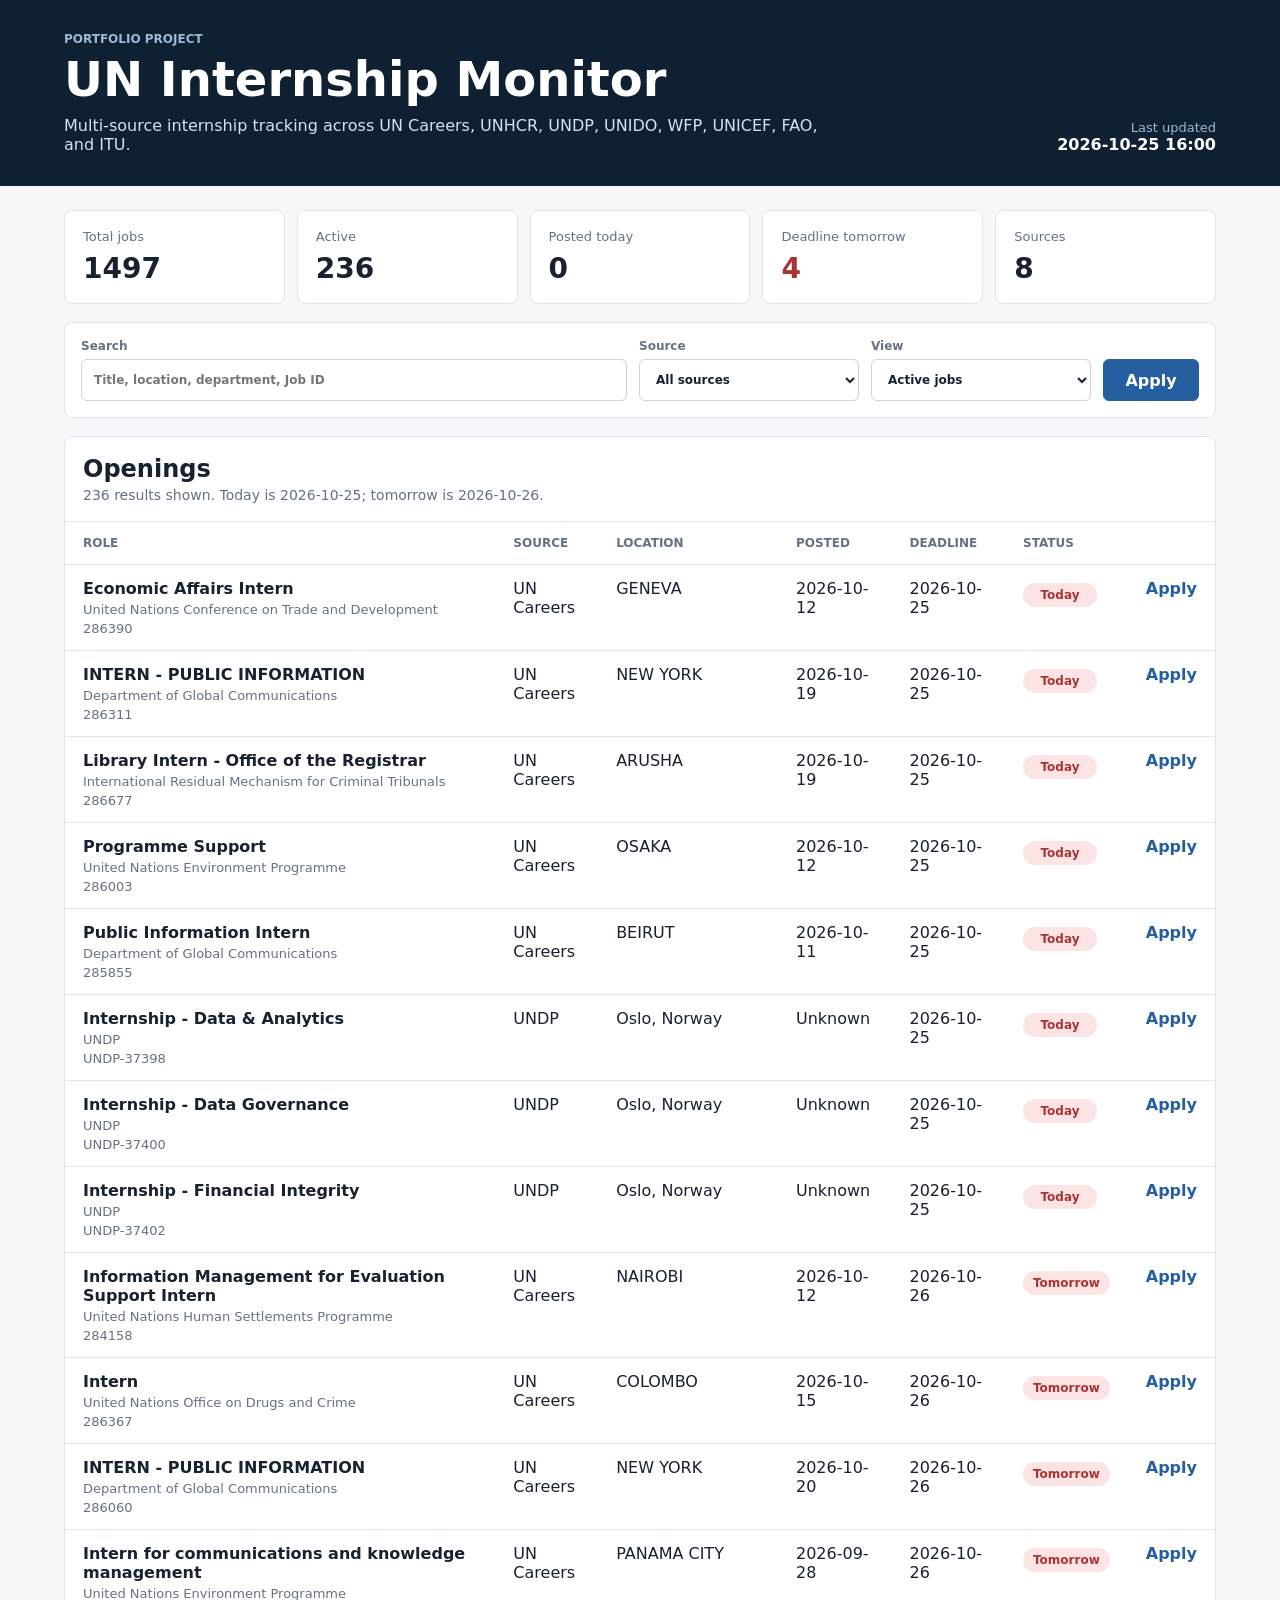
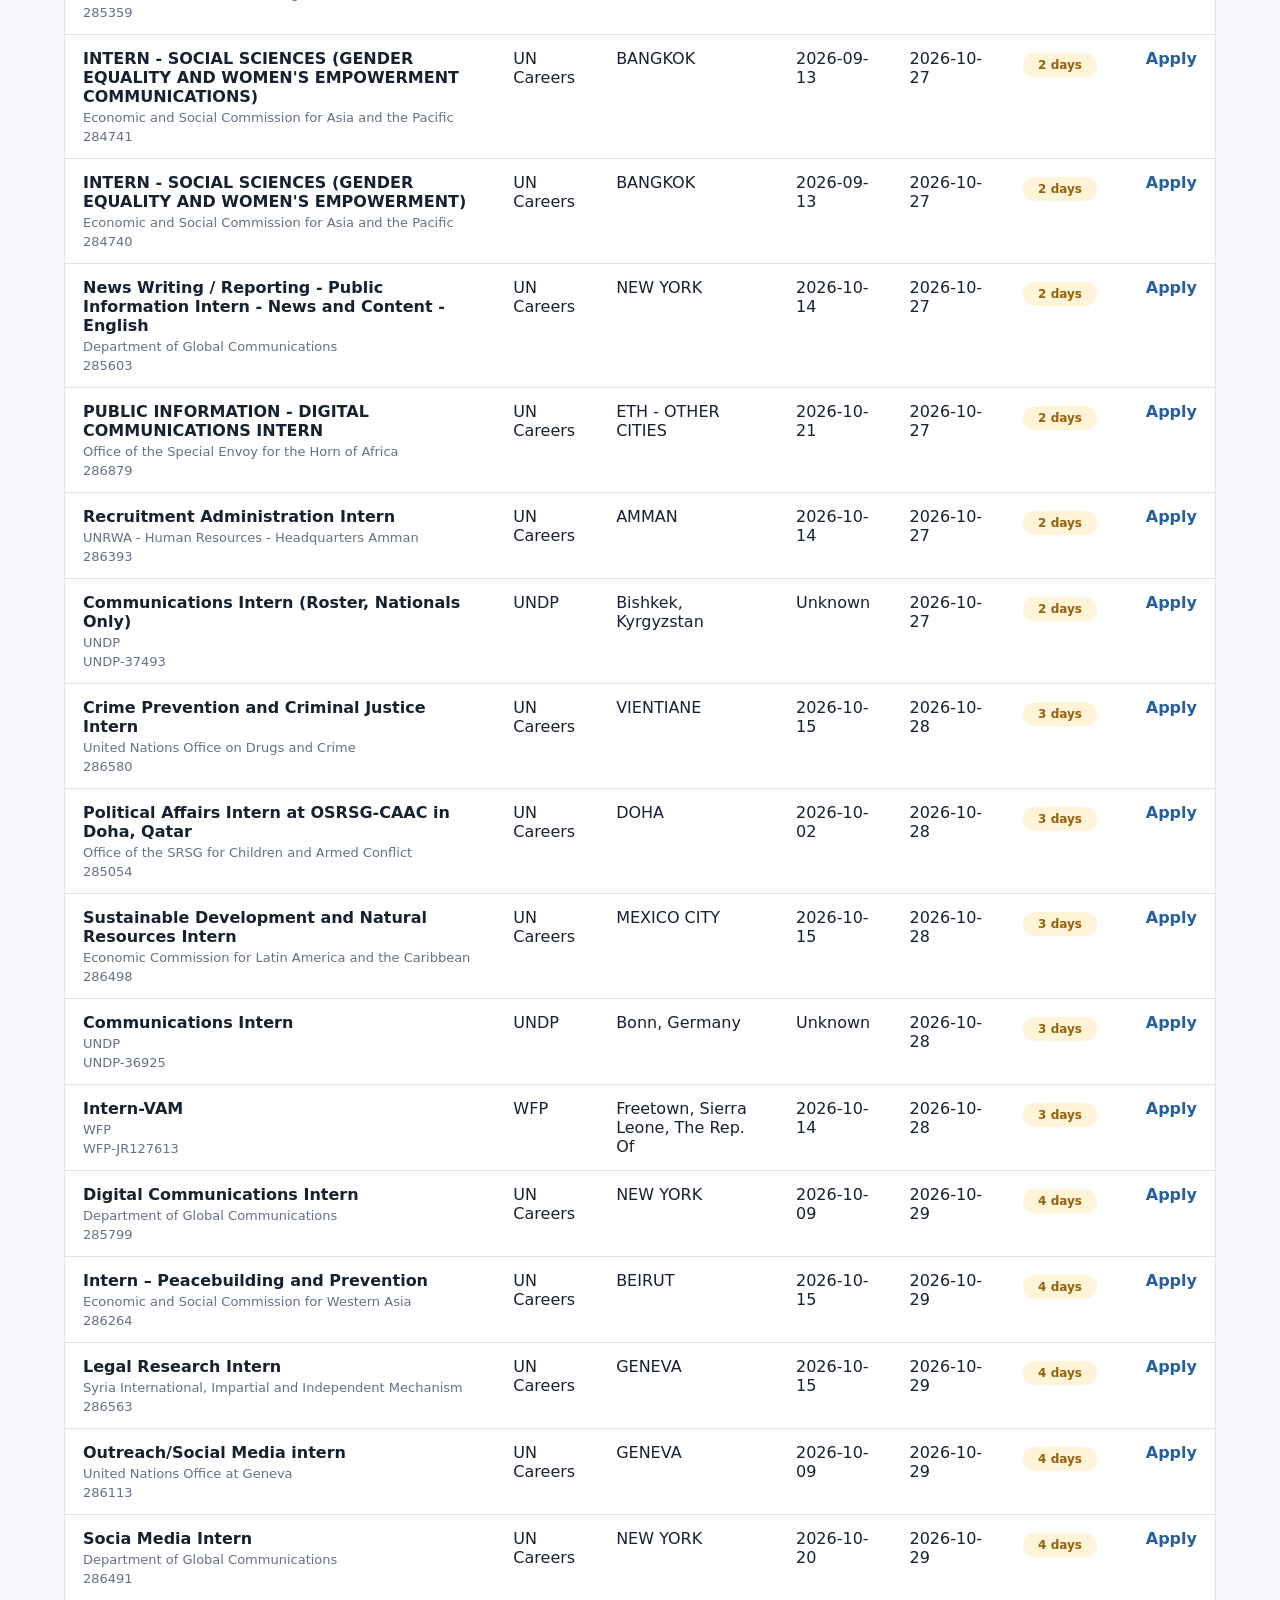
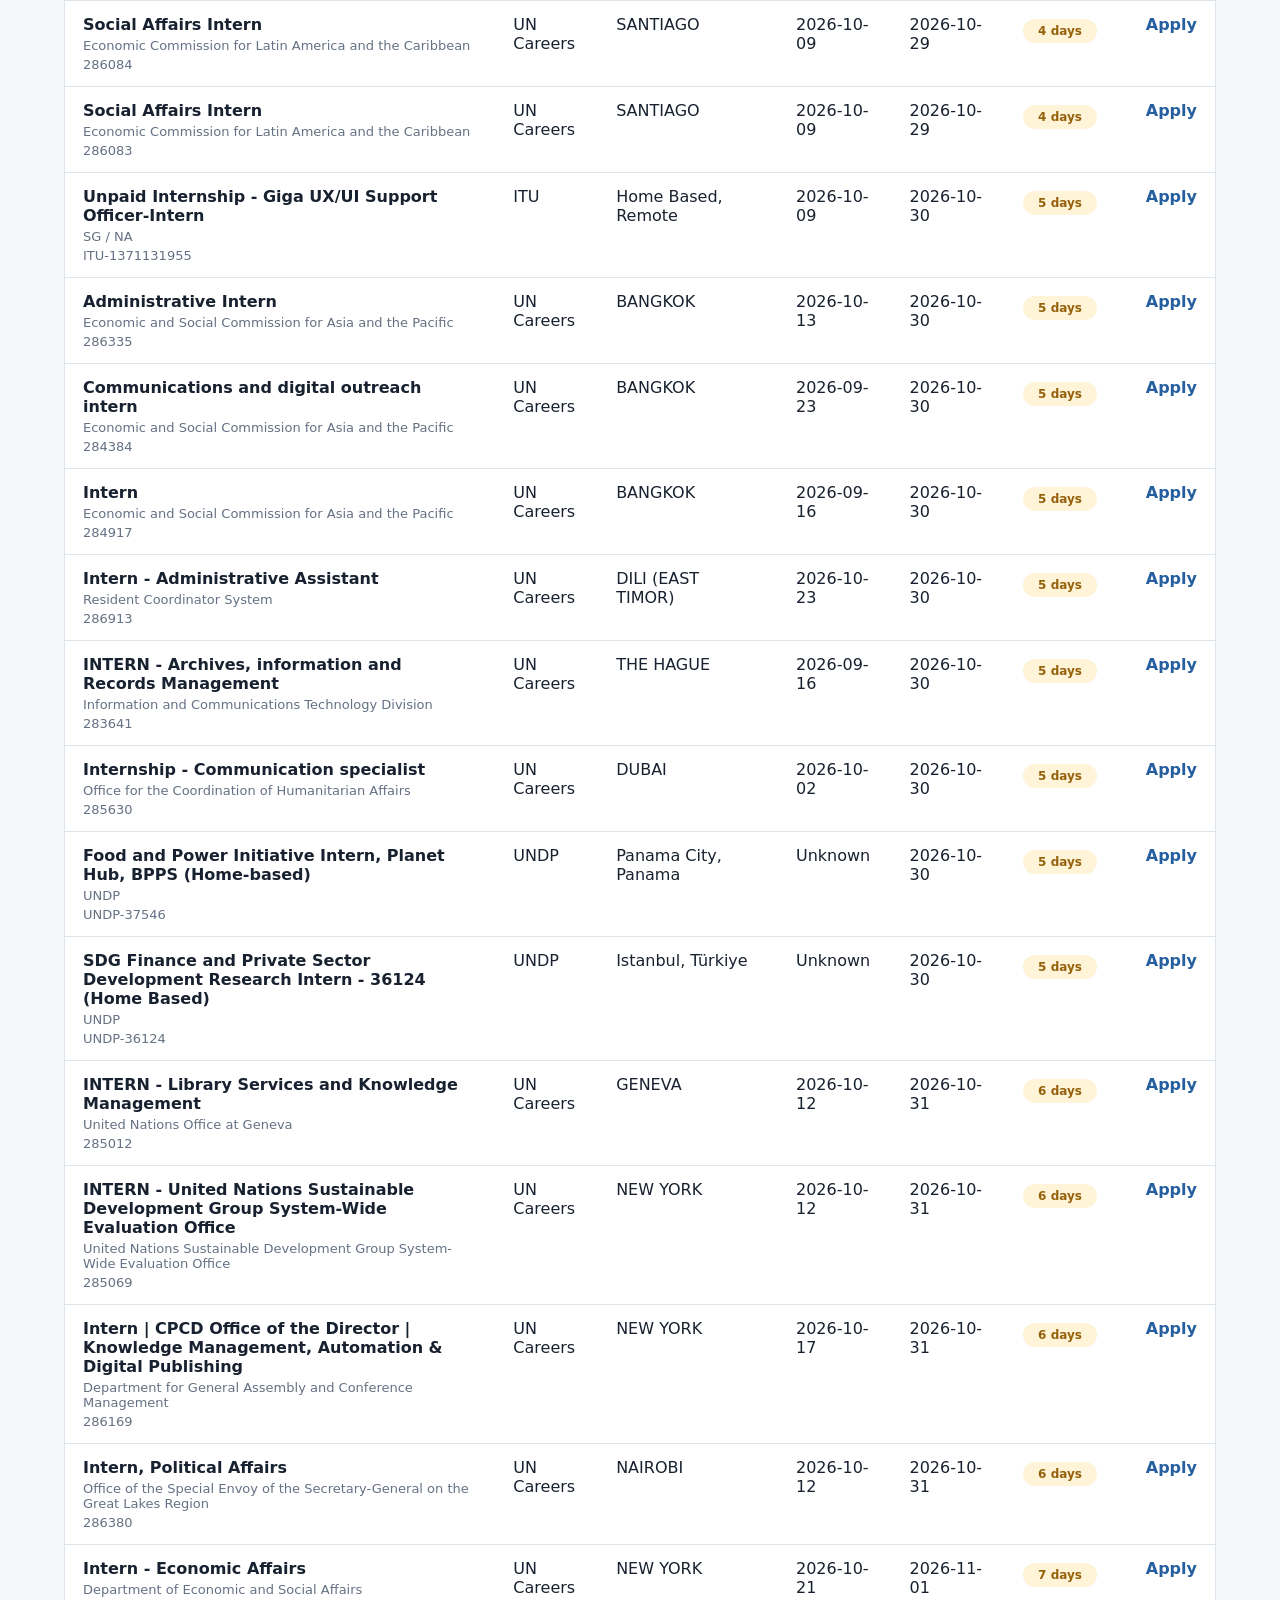
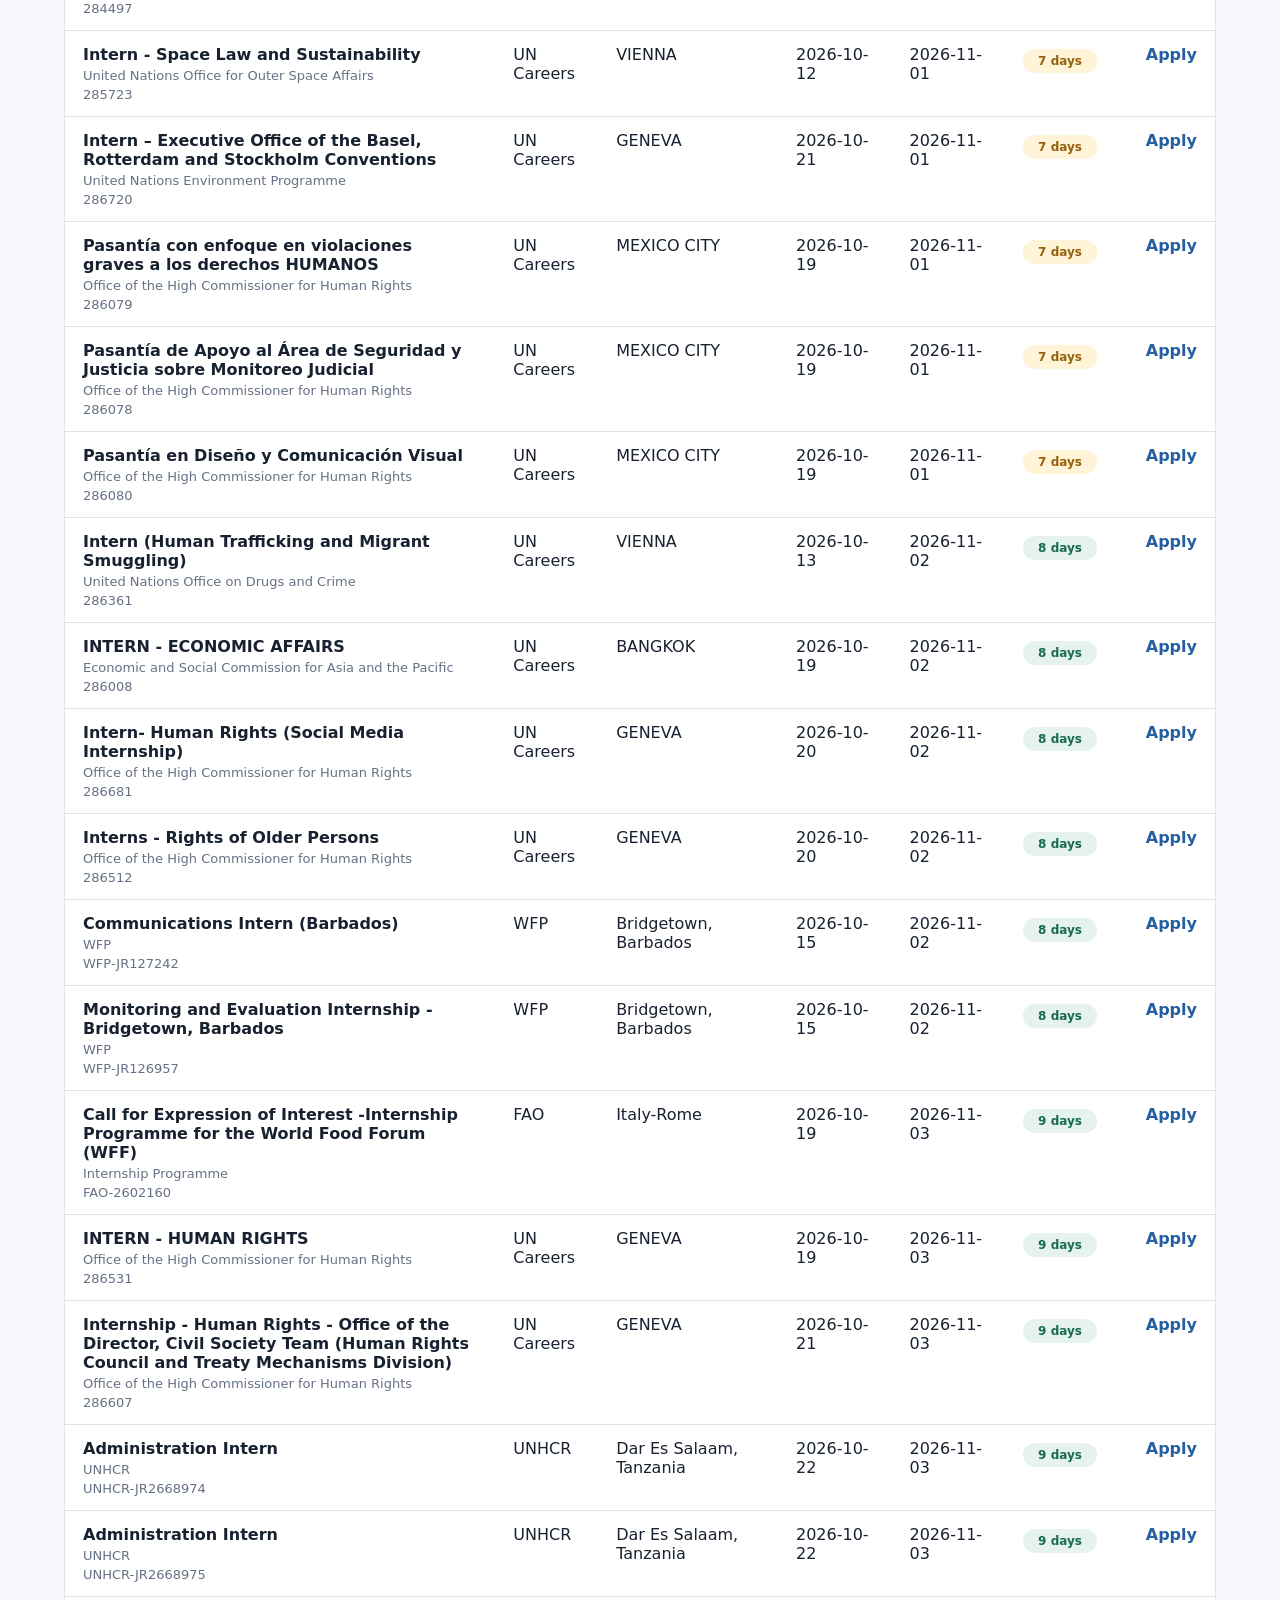
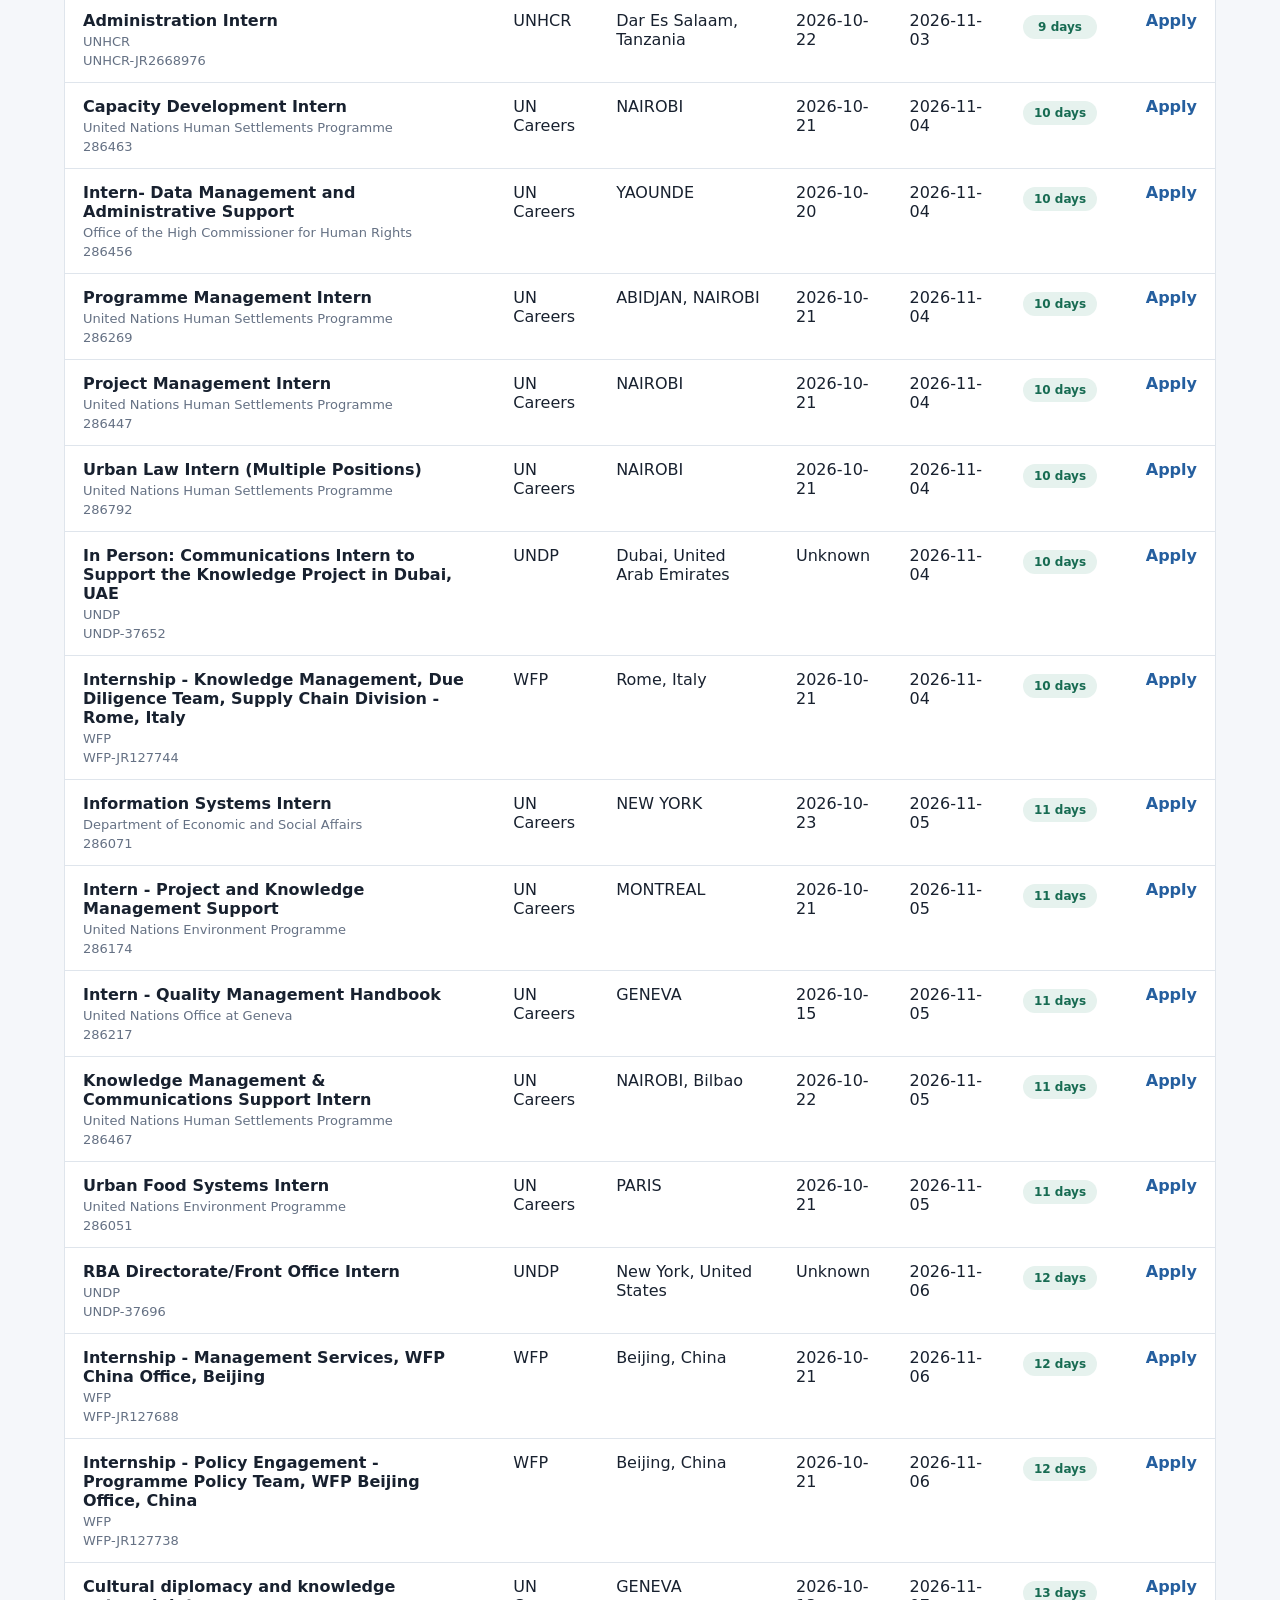
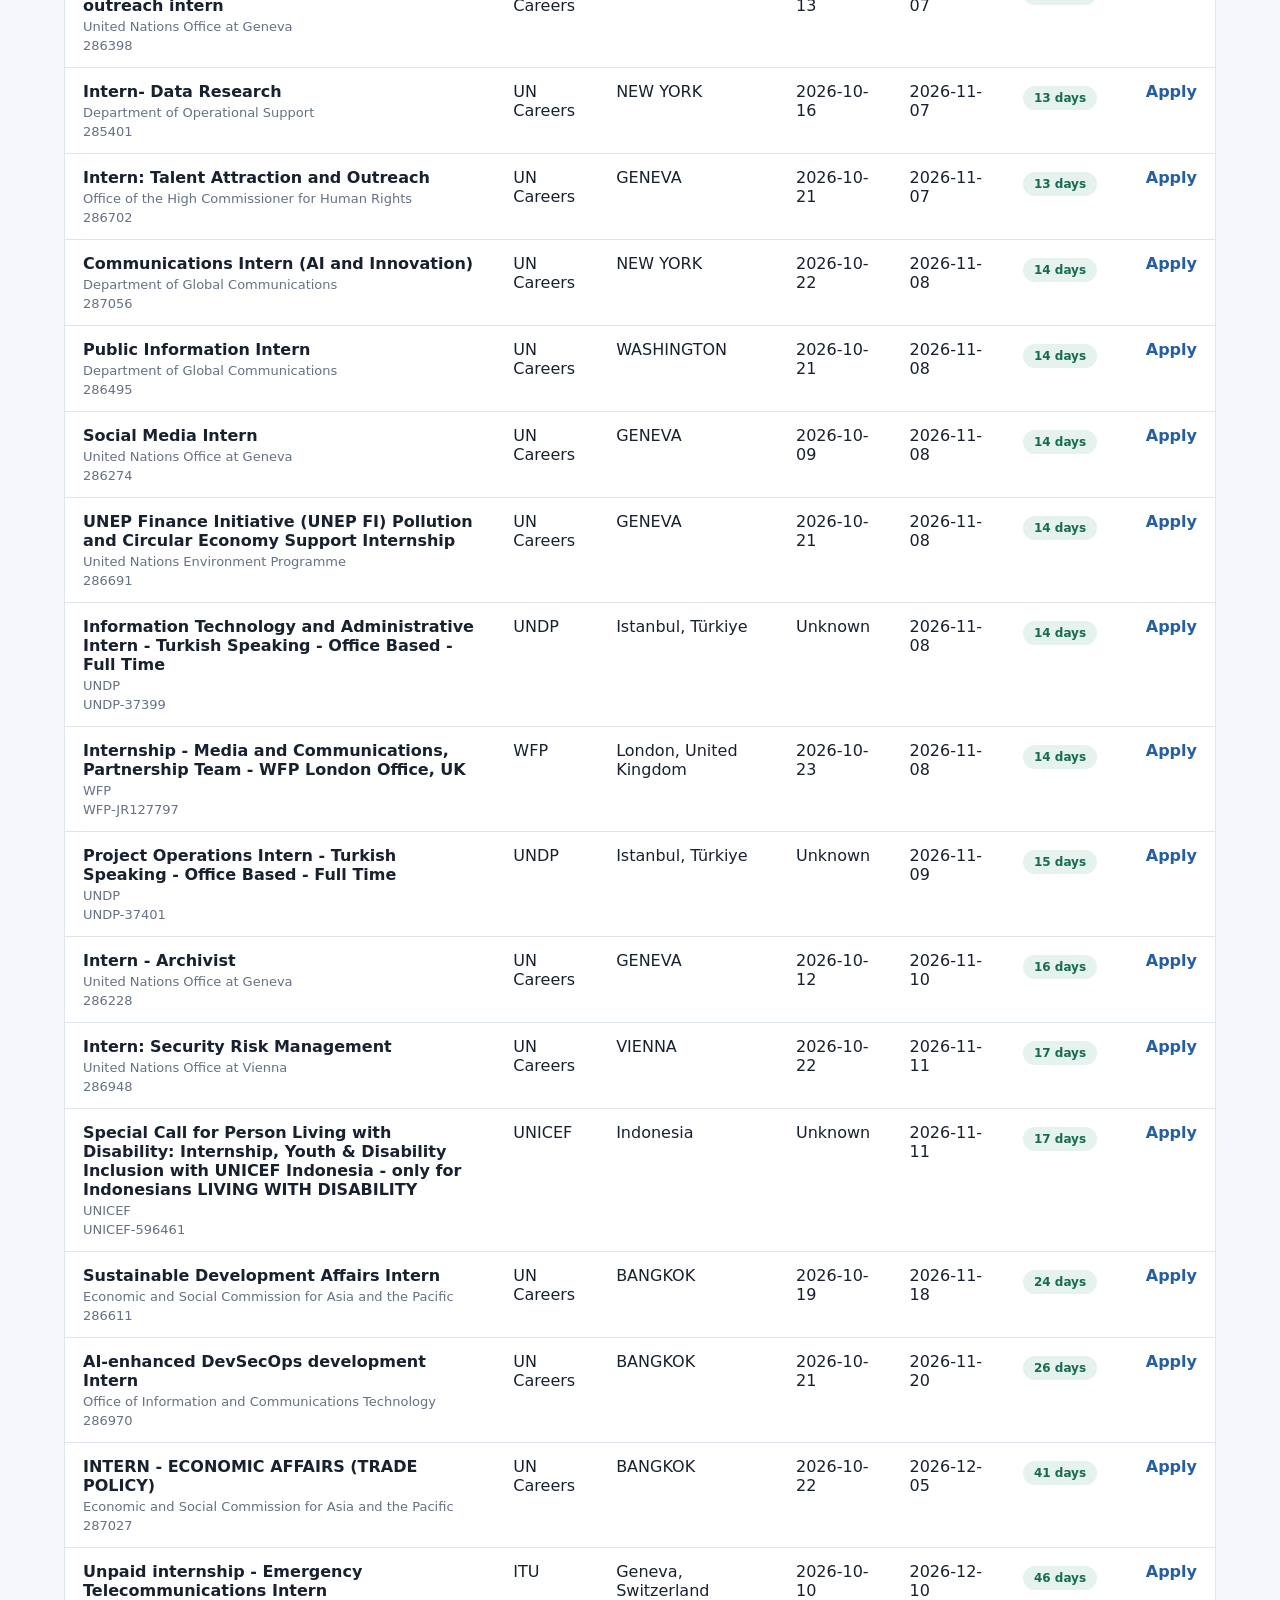
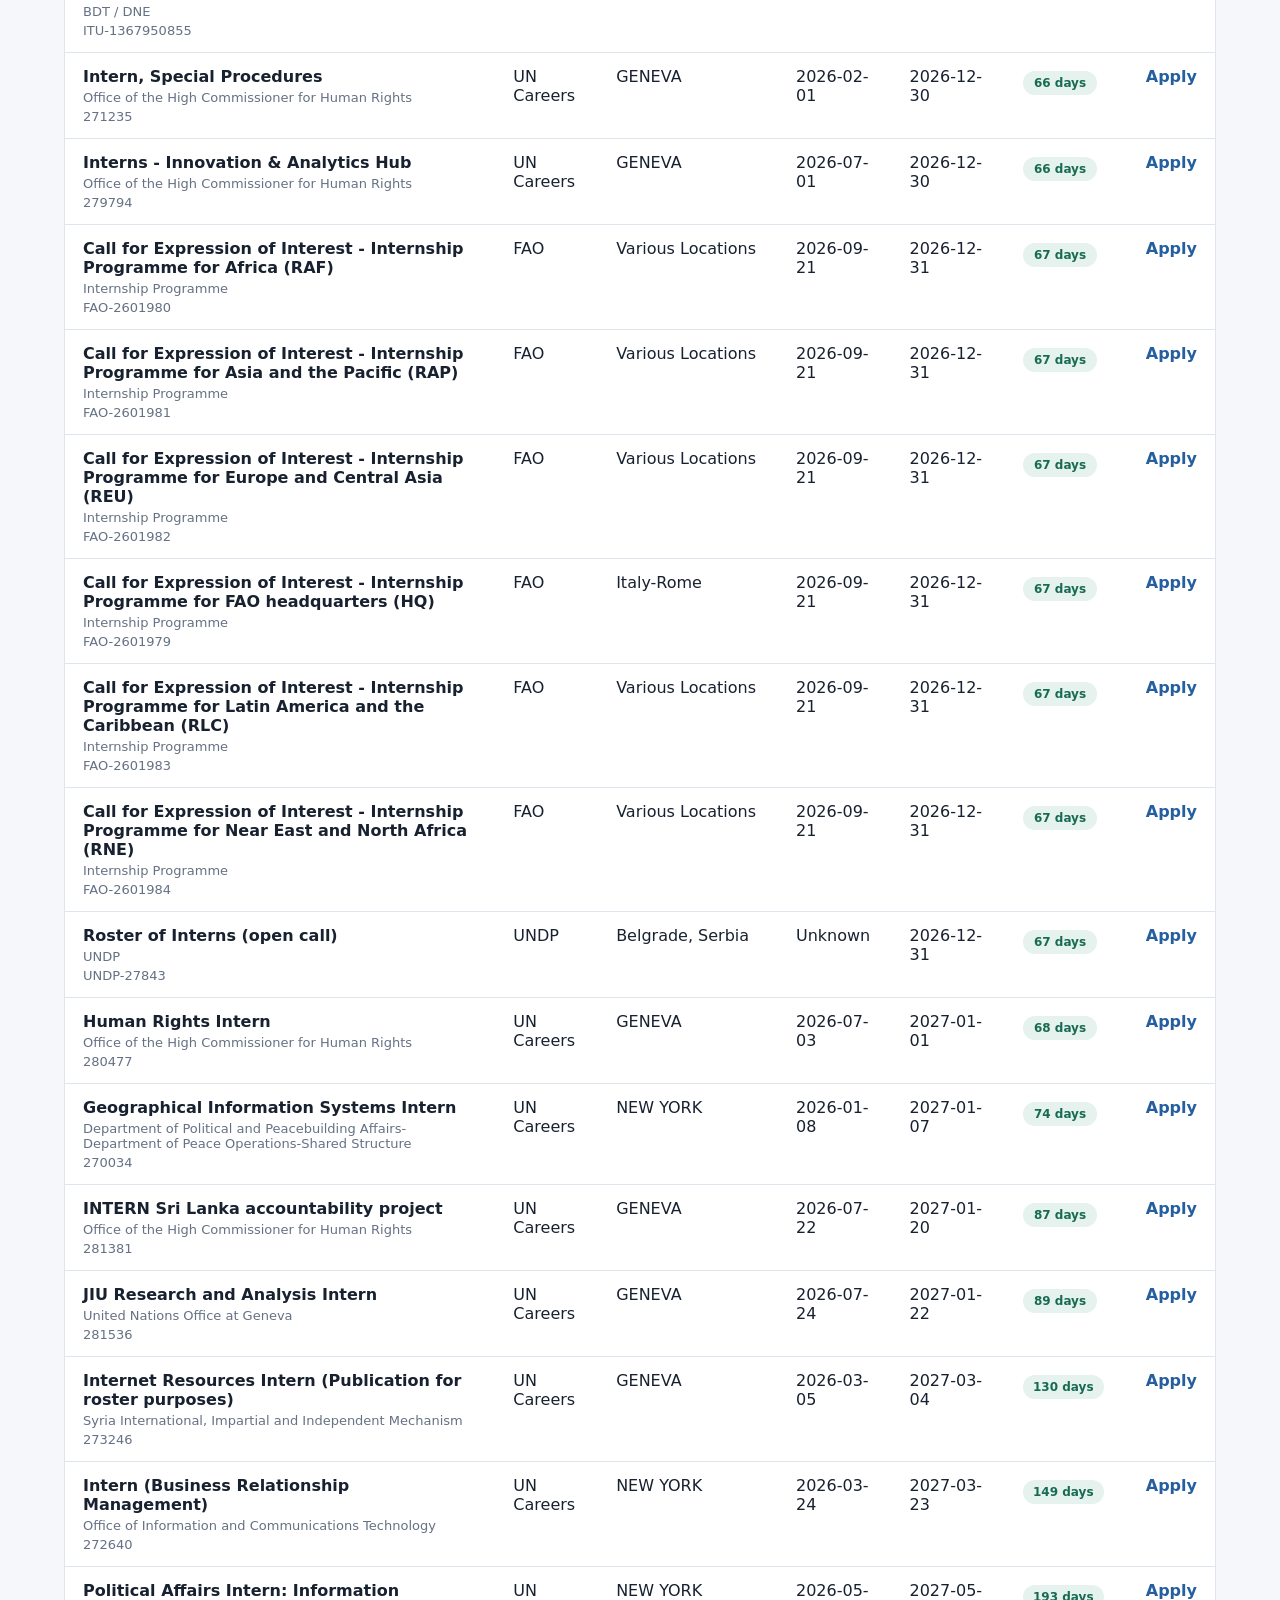
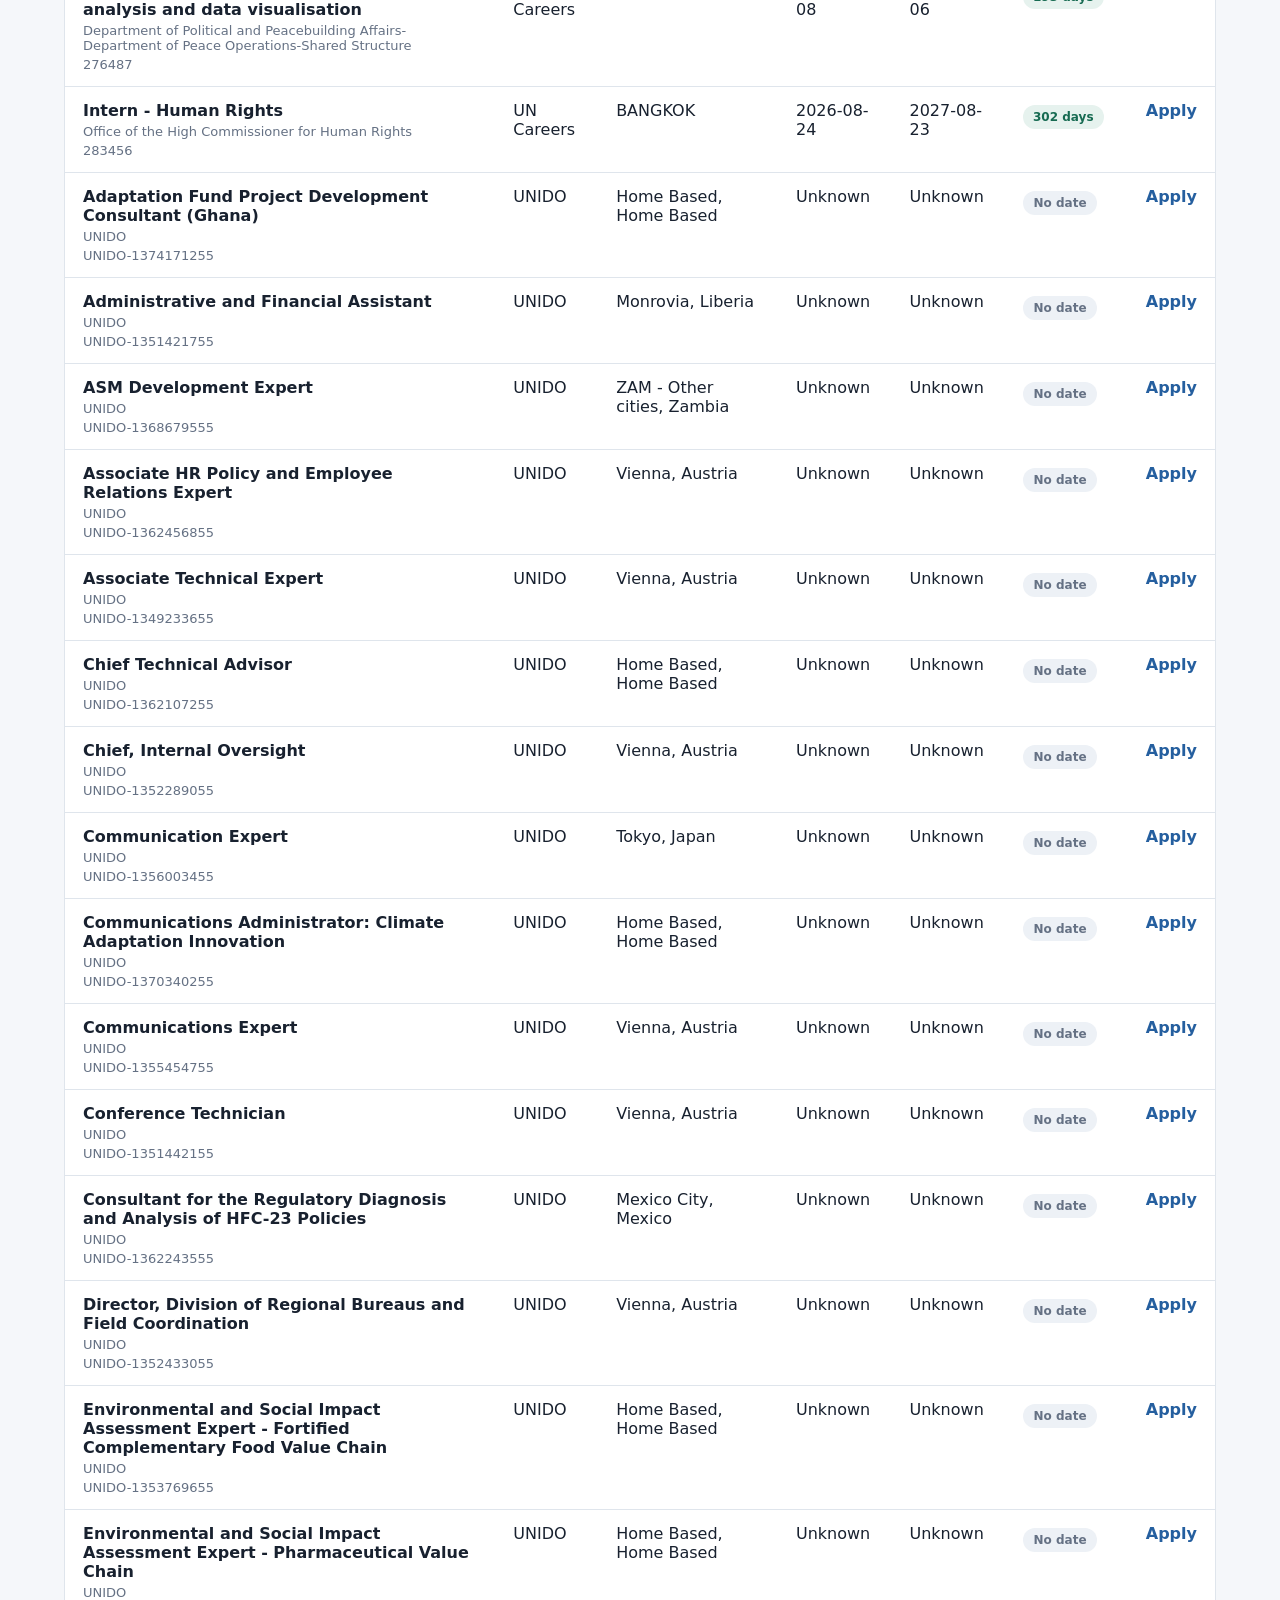
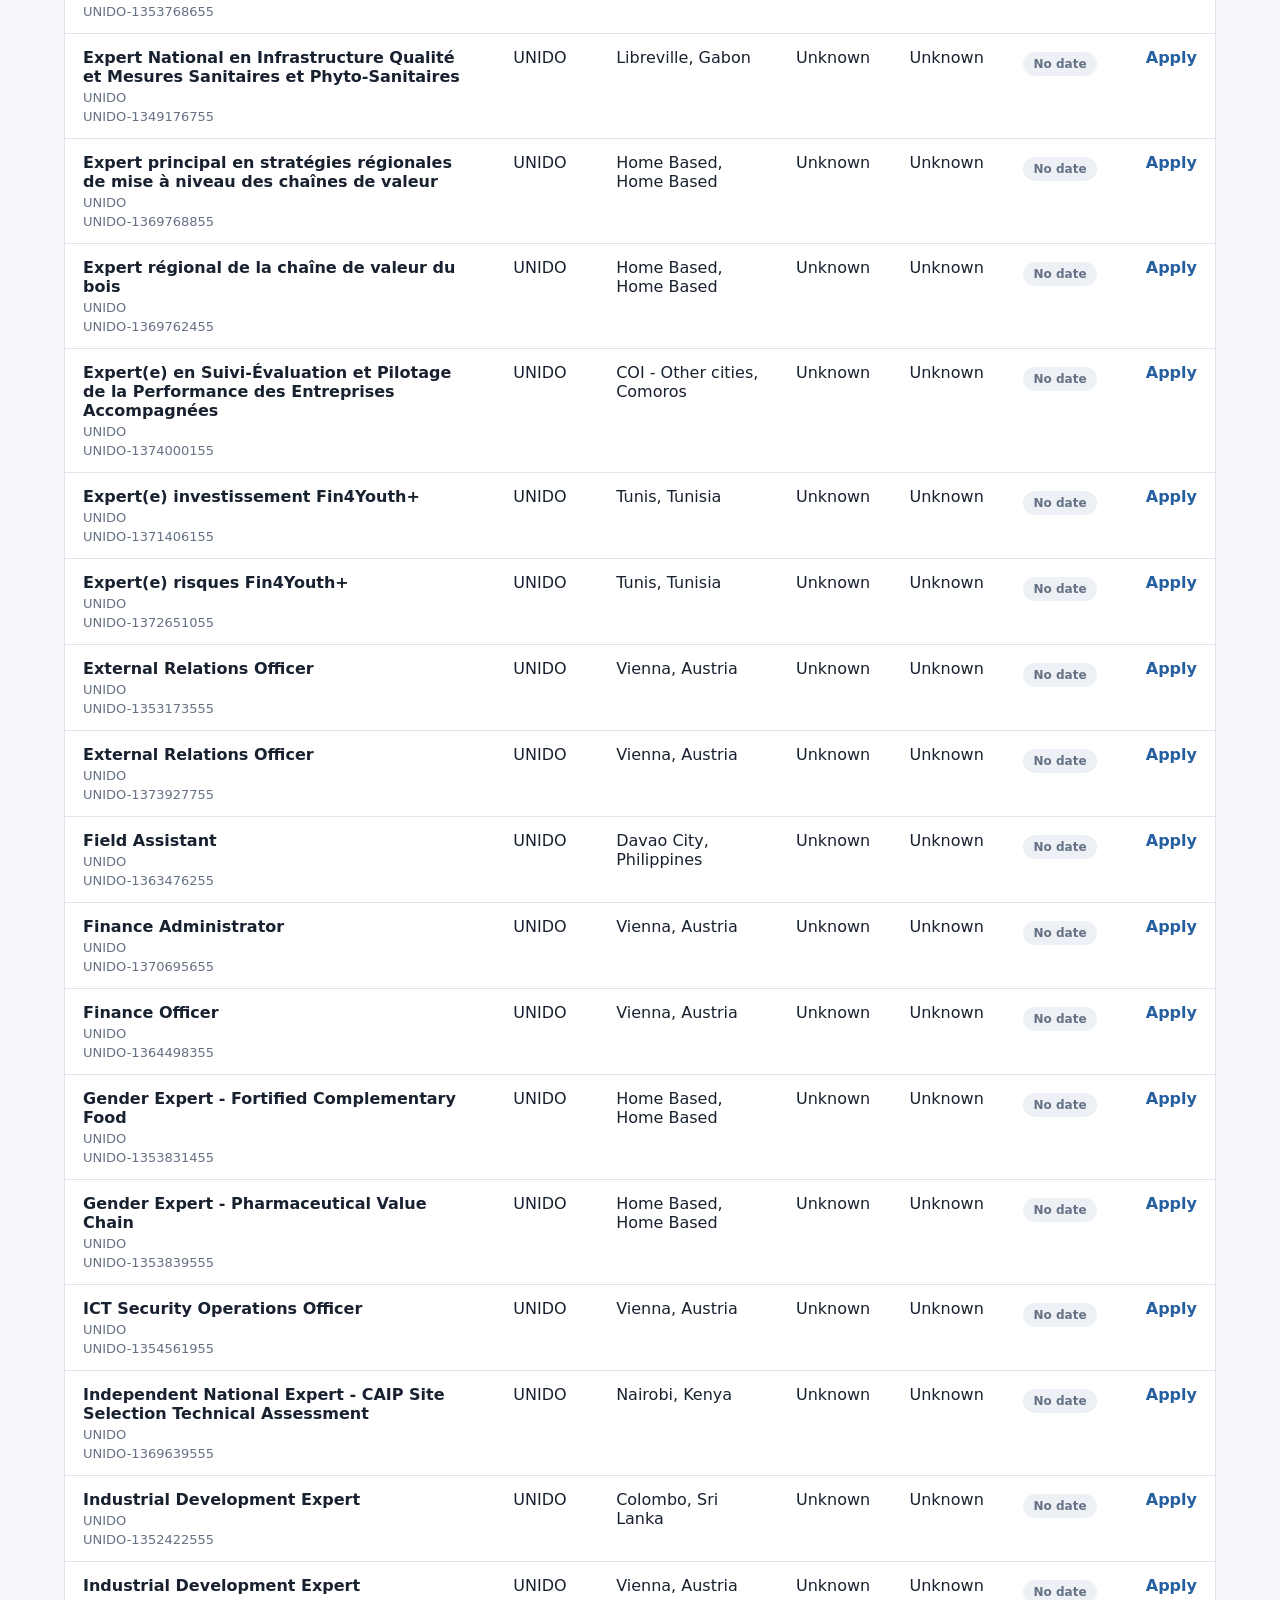
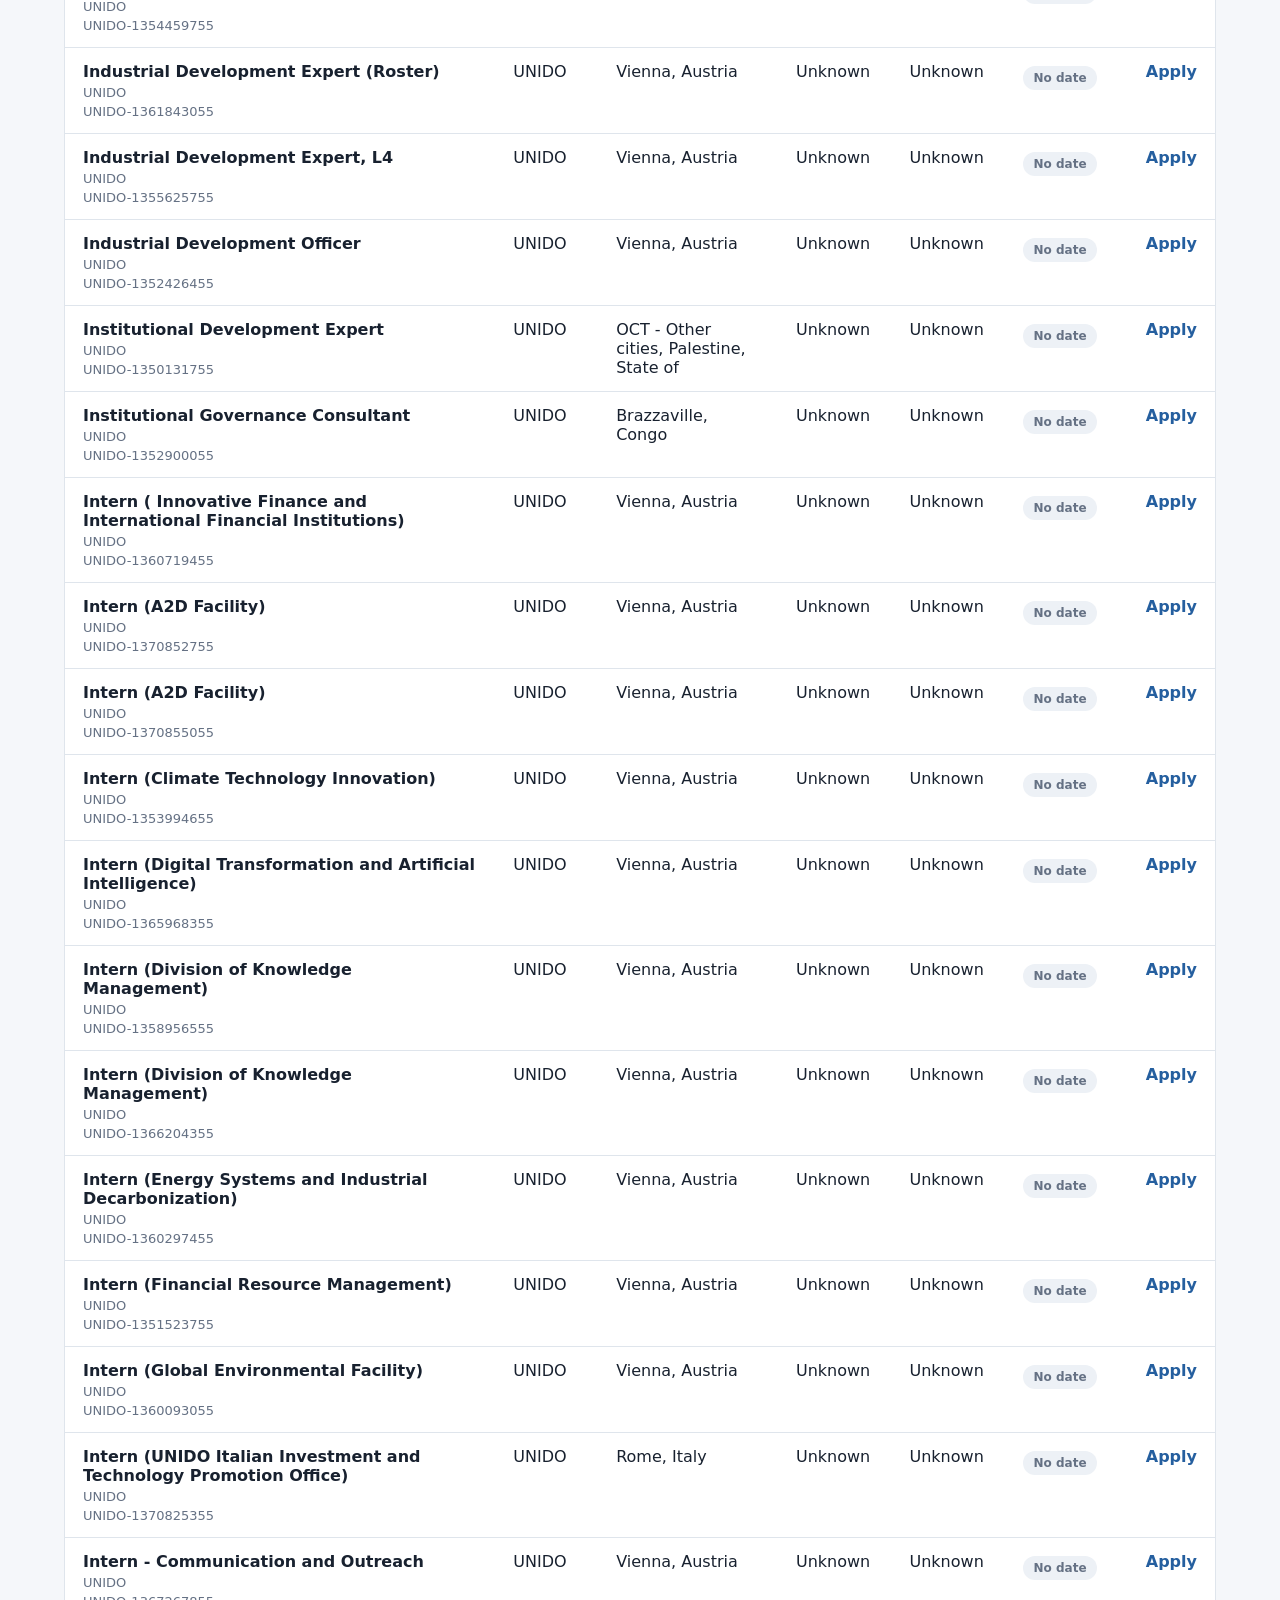
==== commit 8be0899e: "Update dashboard 2026-10-25" ====
--- a/docs/index.html
+++ b/docs/index.html
@@ -17,7 +17,7 @@
       </div>
       <div class="meta">
         <span>Last updated</span>
-        <strong>2026-10-24 21:08</strong>
+        <strong>2026-10-25 16:00</strong>
       </div>
     </header>
 
@@ -29,7 +29,7 @@
         </div>
         <div class="stat">
           <span>Active</span>
-          <strong>239</strong>
+          <strong>236</strong>
         </div>
         <div class="stat">
           <span>Posted today</span>
@@ -37,7 +37,7 @@
         </div>
         <div class="stat urgent">
           <span>Deadline tomorrow</span>
-          <strong>8</strong>
+          <strong>4</strong>
         </div>
         <div class="stat">
           <span>Sources</span>
@@ -91,7 +91,7 @@
         <div class="section-head">
           <div>
             <h2>Openings</h2>
-            <p>239 results shown. Today is 2026-10-24; tomorrow is 2026-10-25.</p>
+            <p>236 results shown. Today is 2026-10-25; tomorrow is 2026-10-26.</p>
           </div>
         </div>
 
@@ -112,66 +112,6 @@
               
                 <tr>
                   <td>
-                    <strong>GlobalABC intern - Strategic Communications, Partnerships and Events</strong>
-                    <span>United Nations Environment Programme</span>
-                    <small>286452</small>
-                  </td>
-                  <td>UN Careers</td>
-                  <td>PARIS</td>
-                  <td>2026-10-15</td>
-                  <td>2026-10-24</td>
-                  <td>
-                    <span class="pill urgent">
-                      
-                        Today
-                      
-                    </span>
-                  </td>
-                  <td><a class="apply" href="https://careers.un.org/jobSearchDescription/286452?language=en" target="_blank" rel="noreferrer">Apply</a></td>
-                </tr>
-              
-                <tr>
-                  <td>
-                    <strong>Intern</strong>
-                    <span>United Nations Office on Drugs and Crime</span>
-                    <small>285529</small>
-                  </td>
-                  <td>UN Careers</td>
-                  <td>DHAKA</td>
-                  <td>2026-10-13</td>
-                  <td>2026-10-24</td>
-                  <td>
-                    <span class="pill urgent">
-                      
-                        Today
-                      
-                    </span>
-                  </td>
-                  <td><a class="apply" href="https://careers.un.org/jobSearchDescription/285529?language=en" target="_blank" rel="noreferrer">Apply</a></td>
-                </tr>
-              
-                <tr>
-                  <td>
-                    <strong>Sustainable Fiscal Policy and Public Finance Intern</strong>
-                    <span>United Nations Environment Programme</span>
-                    <small>286121</small>
-                  </td>
-                  <td>UN Careers</td>
-                  <td>GENEVA</td>
-                  <td>2026-10-09</td>
-                  <td>2026-10-24</td>
-                  <td>
-                    <span class="pill urgent">
-                      
-                        Today
-                      
-                    </span>
-                  </td>
-                  <td><a class="apply" href="https://careers.un.org/jobSearchDescription/286121?language=en" target="_blank" rel="noreferrer">Apply</a></td>
-                </tr>
-              
-                <tr>
-                  <td>
                     <strong>Economic Affairs Intern</strong>
                     <span>United Nations Conference on Trade and Development</span>
                     <small>286390</small>
@@ -183,7 +123,7 @@
                   <td>
                     <span class="pill urgent">
                       
-                        Tomorrow
+                        Today
                       
                     </span>
                   </td>
@@ -203,7 +143,7 @@
                   <td>
                     <span class="pill urgent">
                       
-                        Tomorrow
+                        Today
                       
                     </span>
                   </td>
@@ -223,7 +163,7 @@
                   <td>
                     <span class="pill urgent">
                       
-                        Tomorrow
+                        Today
                       
                     </span>
                   </td>
@@ -243,7 +183,7 @@
                   <td>
                     <span class="pill urgent">
                       
-                        Tomorrow
+                        Today
                       
                     </span>
                   </td>
@@ -263,7 +203,7 @@
                   <td>
                     <span class="pill urgent">
                       
-                        Tomorrow
+                        Today
                       
                     </span>
                   </td>
@@ -283,7 +223,7 @@
                   <td>
                     <span class="pill urgent">
                       
-                        Tomorrow
+                        Today
                       
                     </span>
                   </td>
@@ -303,7 +243,7 @@
                   <td>
                     <span class="pill urgent">
                       
-                        Tomorrow
+                        Today
                       
                     </span>
                   </td>
@@ -323,7 +263,7 @@
                   <td>
                     <span class="pill urgent">
                       
-                        Tomorrow
+                        Today
                       
                     </span>
                   </td>
@@ -341,9 +281,9 @@
                   <td>2026-10-12</td>
                   <td>2026-10-26</td>
                   <td>
-                    <span class="pill soon">
-                      
-                        2 days
+                    <span class="pill urgent">
+                      
+                        Tomorrow
                       
                     </span>
                   </td>
@@ -361,9 +301,9 @@
                   <td>2026-10-15</td>
                   <td>2026-10-26</td>
                   <td>
-                    <span class="pill soon">
-                      
-                        2 days
+                    <span class="pill urgent">
+                      
+                        Tomorrow
                       
                     </span>
                   </td>
@@ -381,9 +321,9 @@
                   <td>2026-10-20</td>
                   <td>2026-10-26</td>
                   <td>
-                    <span class="pill soon">
-                      
-                        2 days
+                    <span class="pill urgent">
+                      
+                        Tomorrow
                       
                     </span>
                   </td>
@@ -401,9 +341,9 @@
                   <td>2026-09-28</td>
                   <td>2026-10-26</td>
                   <td>
-                    <span class="pill soon">
-                      
-                        2 days
+                    <span class="pill urgent">
+                      
+                        Tomorrow
                       
                     </span>
                   </td>
@@ -423,7 +363,7 @@
                   <td>
                     <span class="pill soon">
                       
-                        3 days
+                        2 days
                       
                     </span>
                   </td>
@@ -443,7 +383,7 @@
                   <td>
                     <span class="pill soon">
                       
-                        3 days
+                        2 days
                       
                     </span>
                   </td>
@@ -463,7 +403,7 @@
                   <td>
                     <span class="pill soon">
                       
-                        3 days
+                        2 days
                       
                     </span>
                   </td>
@@ -483,7 +423,7 @@
                   <td>
                     <span class="pill soon">
                       
-                        3 days
+                        2 days
                       
                     </span>
                   </td>
@@ -503,7 +443,7 @@
                   <td>
                     <span class="pill soon">
                       
-                        3 days
+                        2 days
                       
                     </span>
                   </td>
@@ -523,7 +463,7 @@
                   <td>
                     <span class="pill soon">
                       
-                        3 days
+                        2 days
                       
                     </span>
                   </td>
@@ -543,7 +483,7 @@
                   <td>
                     <span class="pill soon">
                       
-                        4 days
+                        3 days
                       
                     </span>
                   </td>
@@ -563,7 +503,7 @@
                   <td>
                     <span class="pill soon">
                       
-                        4 days
+                        3 days
                       
                     </span>
                   </td>
@@ -583,7 +523,7 @@
                   <td>
                     <span class="pill soon">
                       
-                        4 days
+                        3 days
                       
                     </span>
                   </td>
@@ -603,7 +543,7 @@
                   <td>
                     <span class="pill soon">
                       
-                        4 days
+                        3 days
                       
                     </span>
                   </td>
@@ -623,7 +563,7 @@
                   <td>
                     <span class="pill soon">
                       
-                        4 days
+                        3 days
                       
                     </span>
                   </td>
@@ -643,7 +583,7 @@
                   <td>
                     <span class="pill soon">
                       
-                        5 days
+                        4 days
                       
                     </span>
                   </td>
@@ -663,7 +603,7 @@
                   <td>
                     <span class="pill soon">
                       
-                        5 days
+                        4 days
                       
                     </span>
                   </td>
@@ -683,7 +623,7 @@
                   <td>
                     <span class="pill soon">
                       
-                        5 days
+                        4 days
                       
                     </span>
                   </td>
@@ -703,7 +643,7 @@
                   <td>
                     <span class="pill soon">
                       
-                        5 days
+                        4 days
                       
                     </span>
                   </td>
@@ -723,7 +663,7 @@
                   <td>
                     <span class="pill soon">
                       
-                        5 days
+                        4 days
                       
                     </span>
                   </td>
@@ -743,7 +683,7 @@
                   <td>
                     <span class="pill soon">
                       
-                        5 days
+                        4 days
                       
                     </span>
                   </td>
@@ -763,7 +703,7 @@
                   <td>
                     <span class="pill soon">
                       
-                        5 days
+                        4 days
                       
                     </span>
                   </td>
@@ -783,7 +723,7 @@
                   <td>
                     <span class="pill soon">
                       
-                        6 days
+                        5 days
                       
                     </span>
                   </td>
@@ -803,7 +743,7 @@
                   <td>
                     <span class="pill soon">
                       
-                        6 days
+                        5 days
                       
                     </span>
                   </td>
@@ -823,7 +763,7 @@
                   <td>
                     <span class="pill soon">
                       
-                        6 days
+                        5 days
                       
                     </span>
                   </td>
@@ -843,7 +783,7 @@
                   <td>
                     <span class="pill soon">
                       
-                        6 days
+                        5 days
                       
                     </span>
                   </td>
@@ -863,7 +803,7 @@
                   <td>
                     <span class="pill soon">
                       
-                        6 days
+                        5 days
                       
                     </span>
                   </td>
@@ -883,7 +823,7 @@
                   <td>
                     <span class="pill soon">
                       
-                        6 days
+                        5 days
                       
                     </span>
                   </td>
@@ -903,7 +843,7 @@
                   <td>
                     <span class="pill soon">
                       
-                        6 days
+                        5 days
                       
                     </span>
                   </td>
@@ -923,7 +863,7 @@
                   <td>
                     <span class="pill soon">
                       
-                        6 days
+                        5 days
                       
                     </span>
                   </td>
@@ -943,7 +883,7 @@
                   <td>
                     <span class="pill soon">
                       
-                        6 days
+                        5 days
                       
                     </span>
                   </td>
@@ -963,7 +903,7 @@
                   <td>
                     <span class="pill soon">
                       
-                        7 days
+                        6 days
                       
                     </span>
                   </td>
@@ -983,7 +923,7 @@
                   <td>
                     <span class="pill soon">
                       
-                        7 days
+                        6 days
                       
                     </span>
                   </td>
@@ -1003,7 +943,7 @@
                   <td>
                     <span class="pill soon">
                       
-                        7 days
+                        6 days
                       
                     </span>
                   </td>
@@ -1023,7 +963,7 @@
                   <td>
                     <span class="pill soon">
                       
-                        7 days
+                        6 days
                       
                     </span>
                   </td>
@@ -1041,9 +981,9 @@
                   <td>2026-10-21</td>
                   <td>2026-11-01</td>
                   <td>
-                    <span class="pill open">
-                      
-                        8 days
+                    <span class="pill soon">
+                      
+                        7 days
                       
                     </span>
                   </td>
@@ -1061,9 +1001,9 @@
                   <td>2026-10-12</td>
                   <td>2026-11-01</td>
                   <td>
-                    <span class="pill open">
-                      
-                        8 days
+                    <span class="pill soon">
+                      
+                        7 days
                       
                     </span>
                   </td>
@@ -1081,9 +1021,9 @@
                   <td>2026-10-21</td>
                   <td>2026-11-01</td>
                   <td>
-                    <span class="pill open">
-                      
-                        8 days
+                    <span class="pill soon">
+                      
+                        7 days
                       
                     </span>
                   </td>
@@ -1101,9 +1041,9 @@
                   <td>2026-10-19</td>
                   <td>2026-11-01</td>
                   <td>
-                    <span class="pill open">
-                      
-                        8 days
+                    <span class="pill soon">
+                      
+                        7 days
                       
                     </span>
                   </td>
@@ -1121,9 +1061,9 @@
                   <td>2026-10-19</td>
                   <td>2026-11-01</td>
                   <td>
-                    <span class="pill open">
-                      
-                        8 days
+                    <span class="pill soon">
+                      
+                        7 days
                       
                     </span>
                   </td>
@@ -1141,9 +1081,9 @@
                   <td>2026-10-19</td>
                   <td>2026-11-01</td>
                   <td>
-                    <span class="pill open">
-                      
-                        8 days
+                    <span class="pill soon">
+                      
+                        7 days
                       
                     </span>
                   </td>
@@ -1163,7 +1103,7 @@
                   <td>
                     <span class="pill open">
                       
-                        9 days
+                        8 days
                       
                     </span>
                   </td>
@@ -1183,7 +1123,7 @@
                   <td>
                     <span class="pill open">
                       
-                        9 days
+                        8 days
                       
                     </span>
                   </td>
@@ -1203,7 +1143,7 @@
                   <td>
                     <span class="pill open">
                       
-                        9 days
+                        8 days
                       
                     </span>
                   </td>
@@ -1223,7 +1163,7 @@
                   <td>
                     <span class="pill open">
                       
-                        9 days
+                        8 days
                       
                     </span>
                   </td>
@@ -1243,7 +1183,7 @@
                   <td>
                     <span class="pill open">
                       
-                        9 days
+                        8 days
                       
                     </span>
                   </td>
@@ -1263,7 +1203,7 @@
                   <td>
                     <span class="pill open">
                       
-                        9 days
+                        8 days
                       
                     </span>
                   </td>
@@ -1283,7 +1223,7 @@
                   <td>
                     <span class="pill open">
                       
-                        10 days
+                        9 days
                       
                     </span>
                   </td>
@@ -1303,7 +1243,7 @@
                   <td>
                     <span class="pill open">
                       
-                        10 days
+                        9 days
                       
                     </span>
                   </td>
@@ -1323,7 +1263,7 @@
                   <td>
                     <span class="pill open">
                       
-                        10 days
+                        9 days
                       
                     </span>
                   </td>
@@ -1343,7 +1283,7 @@
                   <td>
                     <span class="pill open">
                       
-                        10 days
+                        9 days
                       
                     </span>
                   </td>
@@ -1363,7 +1303,7 @@
                   <td>
                     <span class="pill open">
                       
-                        10 days
+                        9 days
                       
                     </span>
                   </td>
@@ -1383,7 +1323,7 @@
                   <td>
                     <span class="pill open">
                       
-                        10 days
+                        9 days
                       
                     </span>
                   </td>
@@ -1403,7 +1343,7 @@
                   <td>
                     <span class="pill open">
                       
-                        11 days
+                        10 days
                       
                     </span>
                   </td>
@@ -1423,7 +1363,7 @@
                   <td>
                     <span class="pill open">
                       
-                        11 days
+                        10 days
                       
                     </span>
                   </td>
@@ -1443,7 +1383,7 @@
                   <td>
                     <span class="pill open">
                       
-                        11 days
+                        10 days
                       
                     </span>
                   </td>
@@ -1463,7 +1403,7 @@
                   <td>
                     <span class="pill open">
                       
-                        11 days
+                        10 days
                       
                     </span>
                   </td>
@@ -1483,7 +1423,7 @@
                   <td>
                     <span class="pill open">
                       
-                        11 days
+                        10 days
                       
                     </span>
                   </td>
@@ -1503,7 +1443,7 @@
                   <td>
                     <span class="pill open">
                       
-                        11 days
+                        10 days
                       
                     </span>
                   </td>
@@ -1523,7 +1463,7 @@
                   <td>
                     <span class="pill open">
                       
-                        11 days
+                        10 days
                       
                     </span>
                   </td>
@@ -1543,7 +1483,7 @@
                   <td>
                     <span class="pill open">
                       
-                        12 days
+                        11 days
                       
                     </span>
                   </td>
@@ -1563,7 +1503,7 @@
                   <td>
                     <span class="pill open">
                       
-                        12 days
+                        11 days
                       
                     </span>
                   </td>
@@ -1583,7 +1523,7 @@
                   <td>
                     <span class="pill open">
                       
-                        12 days
+                        11 days
                       
                     </span>
                   </td>
@@ -1603,7 +1543,7 @@
                   <td>
                     <span class="pill open">
                       
-                        12 days
+                        11 days
                       
                     </span>
                   </td>
@@ -1623,7 +1563,7 @@
                   <td>
                     <span class="pill open">
                       
-                        12 days
+                        11 days
                       
                     </span>
                   </td>
@@ -1643,7 +1583,7 @@
                   <td>
                     <span class="pill open">
                       
-                        13 days
+                        12 days
                       
                     </span>
                   </td>
@@ -1663,7 +1603,7 @@
                   <td>
                     <span class="pill open">
                       
-                        13 days
+                        12 days
                       
                     </span>
                   </td>
@@ -1683,7 +1623,7 @@
                   <td>
                     <span class="pill open">
                       
-                        13 days
+                        12 days
                       
                     </span>
                   </td>
@@ -1703,7 +1643,7 @@
                   <td>
                     <span class="pill open">
                       
-                        14 days
+                        13 days
                       
                     </span>
                   </td>
@@ -1723,7 +1663,7 @@
                   <td>
                     <span class="pill open">
                       
-                        14 days
+                        13 days
                       
                     </span>
                   </td>
@@ -1743,7 +1683,7 @@
                   <td>
                     <span class="pill open">
                       
-                        14 days
+                        13 days
                       
                     </span>
                   </td>
@@ -1763,7 +1703,7 @@
                   <td>
                     <span class="pill open">
                       
-                        15 days
+                        14 days
                       
                     </span>
                   </td>
@@ -1783,7 +1723,7 @@
                   <td>
                     <span class="pill open">
                       
-                        15 days
+                        14 days
                       
                     </span>
                   </td>
@@ -1803,7 +1743,7 @@
                   <td>
                     <span class="pill open">
                       
-                        15 days
+                        14 days
                       
                     </span>
                   </td>
@@ -1823,7 +1763,7 @@
                   <td>
                     <span class="pill open">
                       
-                        15 days
+                        14 days
                       
                     </span>
                   </td>
@@ -1843,7 +1783,7 @@
                   <td>
                     <span class="pill open">
                       
-                        15 days
+                        14 days
                       
                     </span>
                   </td>
@@ -1863,7 +1803,7 @@
                   <td>
                     <span class="pill open">
                       
-                        15 days
+                        14 days
                       
                     </span>
                   </td>
@@ -1883,7 +1823,7 @@
                   <td>
                     <span class="pill open">
                       
-                        16 days
+                        15 days
                       
                     </span>
                   </td>
@@ -1903,7 +1843,7 @@
                   <td>
                     <span class="pill open">
                       
-                        17 days
+                        16 days
                       
                     </span>
                   </td>
@@ -1923,7 +1863,7 @@
                   <td>
                     <span class="pill open">
                       
-                        18 days
+                        17 days
                       
                     </span>
                   </td>
@@ -1943,7 +1883,7 @@
                   <td>
                     <span class="pill open">
                       
-                        18 days
+                        17 days
                       
                     </span>
                   </td>
@@ -1963,7 +1903,7 @@
                   <td>
                     <span class="pill open">
                       
-                        25 days
+                        24 days
                       
                     </span>
                   </td>
@@ -1983,7 +1923,7 @@
                   <td>
                     <span class="pill open">
                       
-                        27 days
+                        26 days
                       
                     </span>
                   </td>
@@ -2003,7 +1943,7 @@
                   <td>
                     <span class="pill open">
                       
-                        42 days
+                        41 days
                       
                     </span>
                   </td>
@@ -2023,7 +1963,7 @@
                   <td>
                     <span class="pill open">
                       
-                        47 days
+                        46 days
                       
                     </span>
                   </td>
@@ -2043,7 +1983,7 @@
                   <td>
                     <span class="pill open">
                       
-                        67 days
+                        66 days
                       
                     </span>
                   </td>
@@ -2063,7 +2003,7 @@
                   <td>
                     <span class="pill open">
                       
-                        67 days
+                        66 days
                       
                     </span>
                   </td>
@@ -2083,7 +2023,7 @@
                   <td>
                     <span class="pill open">
                       
-                        68 days
+                        67 days
                       
                     </span>
                   </td>
@@ -2103,7 +2043,7 @@
                   <td>
                     <span class="pill open">
                       
-                        68 days
+                        67 days
                       
                     </span>
                   </td>
@@ -2123,7 +2063,7 @@
                   <td>
                     <span class="pill open">
                       
-                        68 days
+                        67 days
                       
                     </span>
                   </td>
@@ -2143,7 +2083,7 @@
                   <td>
                     <span class="pill open">
                       
-                        68 days
+                        67 days
                       
                     </span>
                   </td>
@@ -2163,7 +2103,7 @@
                   <td>
                     <span class="pill open">
                       
-                        68 days
+                        67 days
                       
                     </span>
                   </td>
@@ -2183,7 +2123,7 @@
                   <td>
                     <span class="pill open">
                       
-                        68 days
+                        67 days
                       
                     </span>
                   </td>
@@ -2203,7 +2143,7 @@
                   <td>
                     <span class="pill open">
                       
-                        68 days
+                        67 days
                       
                     </span>
                   </td>
@@ -2223,7 +2163,7 @@
                   <td>
                     <span class="pill open">
                       
-                        69 days
+                        68 days
                       
                     </span>
                   </td>
@@ -2243,7 +2183,7 @@
                   <td>
                     <span class="pill open">
                       
-                        75 days
+                        74 days
                       
                     </span>
                   </td>
@@ -2263,7 +2203,7 @@
                   <td>
                     <span class="pill open">
                       
-                        88 days
+                        87 days
                       
                     </span>
                   </td>
@@ -2283,7 +2223,7 @@
                   <td>
                     <span class="pill open">
                       
-                        90 days
+                        89 days
                       
                     </span>
                   </td>
@@ -2303,7 +2243,7 @@
                   <td>
                     <span class="pill open">
                       
-                        131 days
+                        130 days
                       
                     </span>
                   </td>
@@ -2323,7 +2263,7 @@
                   <td>
                     <span class="pill open">
                       
-                        150 days
+                        149 days
                       
                     </span>
                   </td>
@@ -2343,7 +2283,7 @@
                   <td>
                     <span class="pill open">
                       
-                        194 days
+                        193 days
                       
                     </span>
                   </td>
@@ -2363,7 +2303,7 @@
                   <td>
                     <span class="pill open">
                       
-                        303 days
+                        302 days
                       
                     </span>
                   </td>
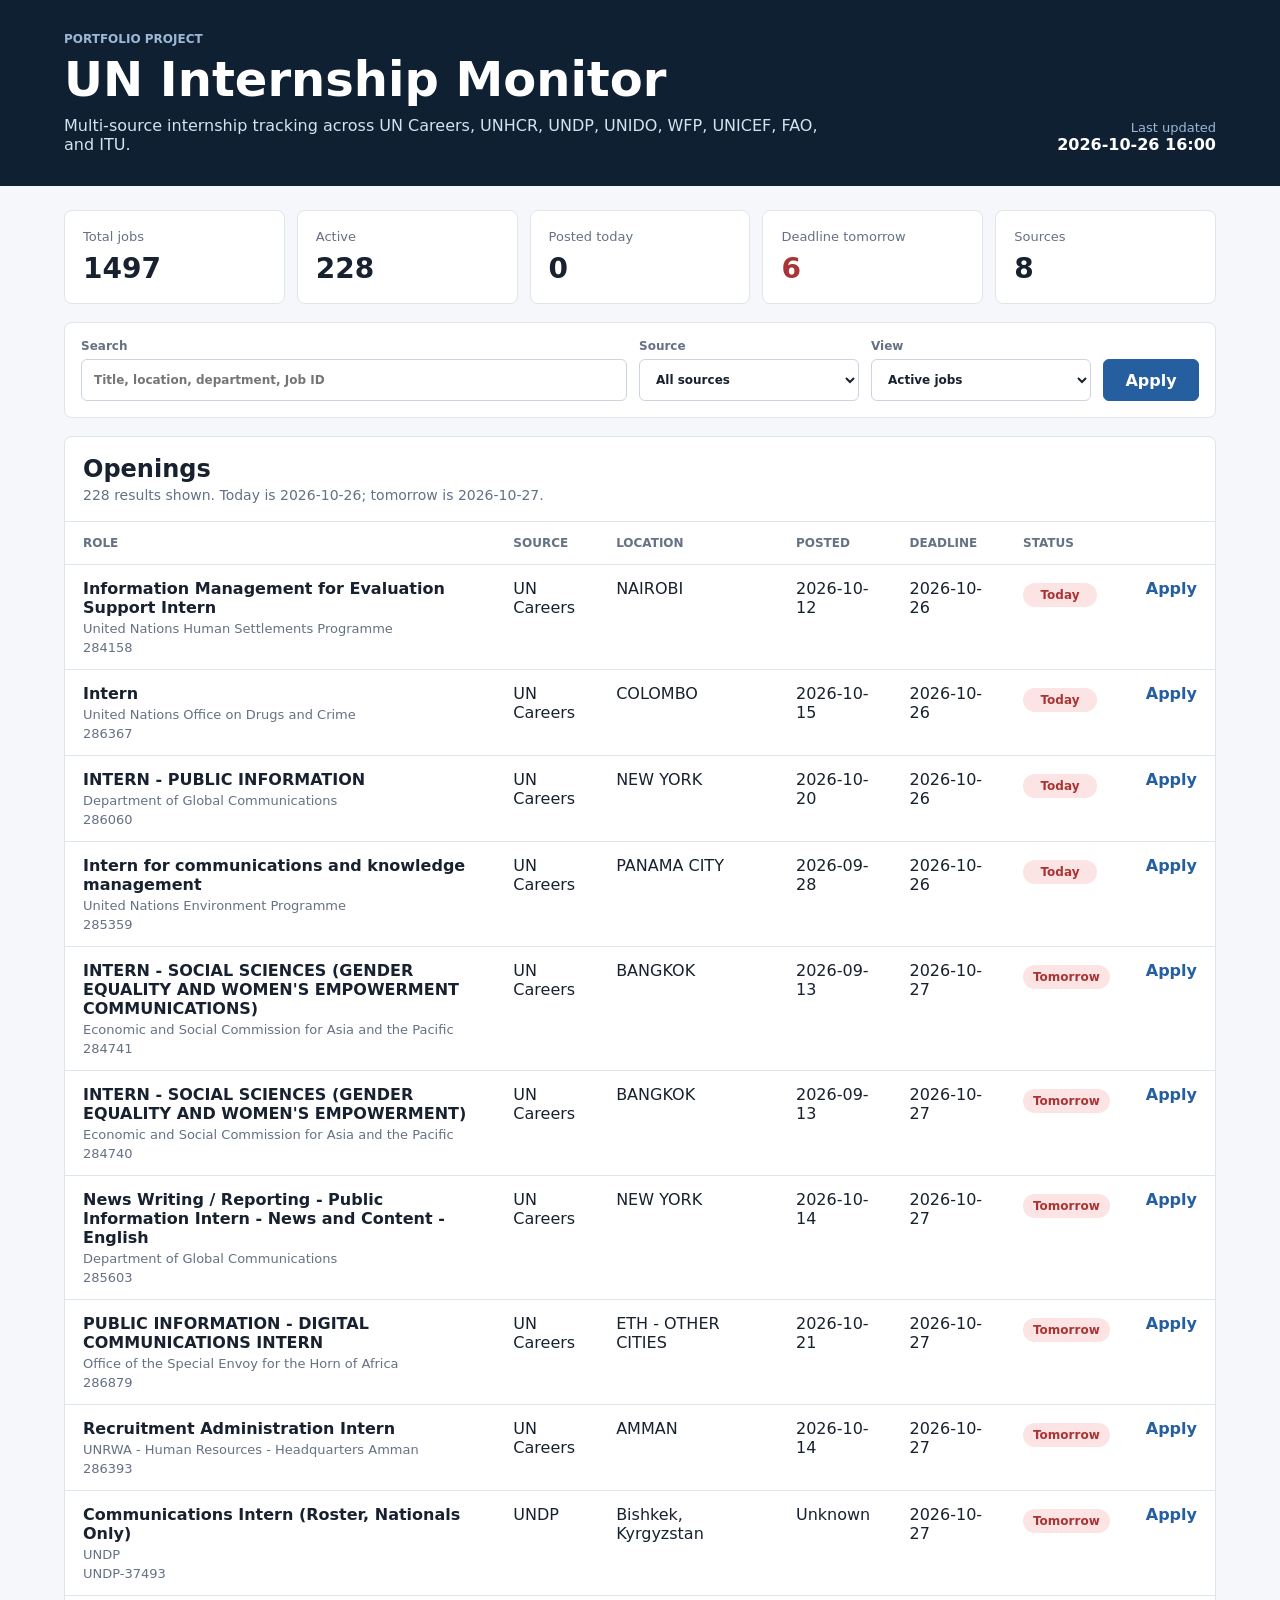
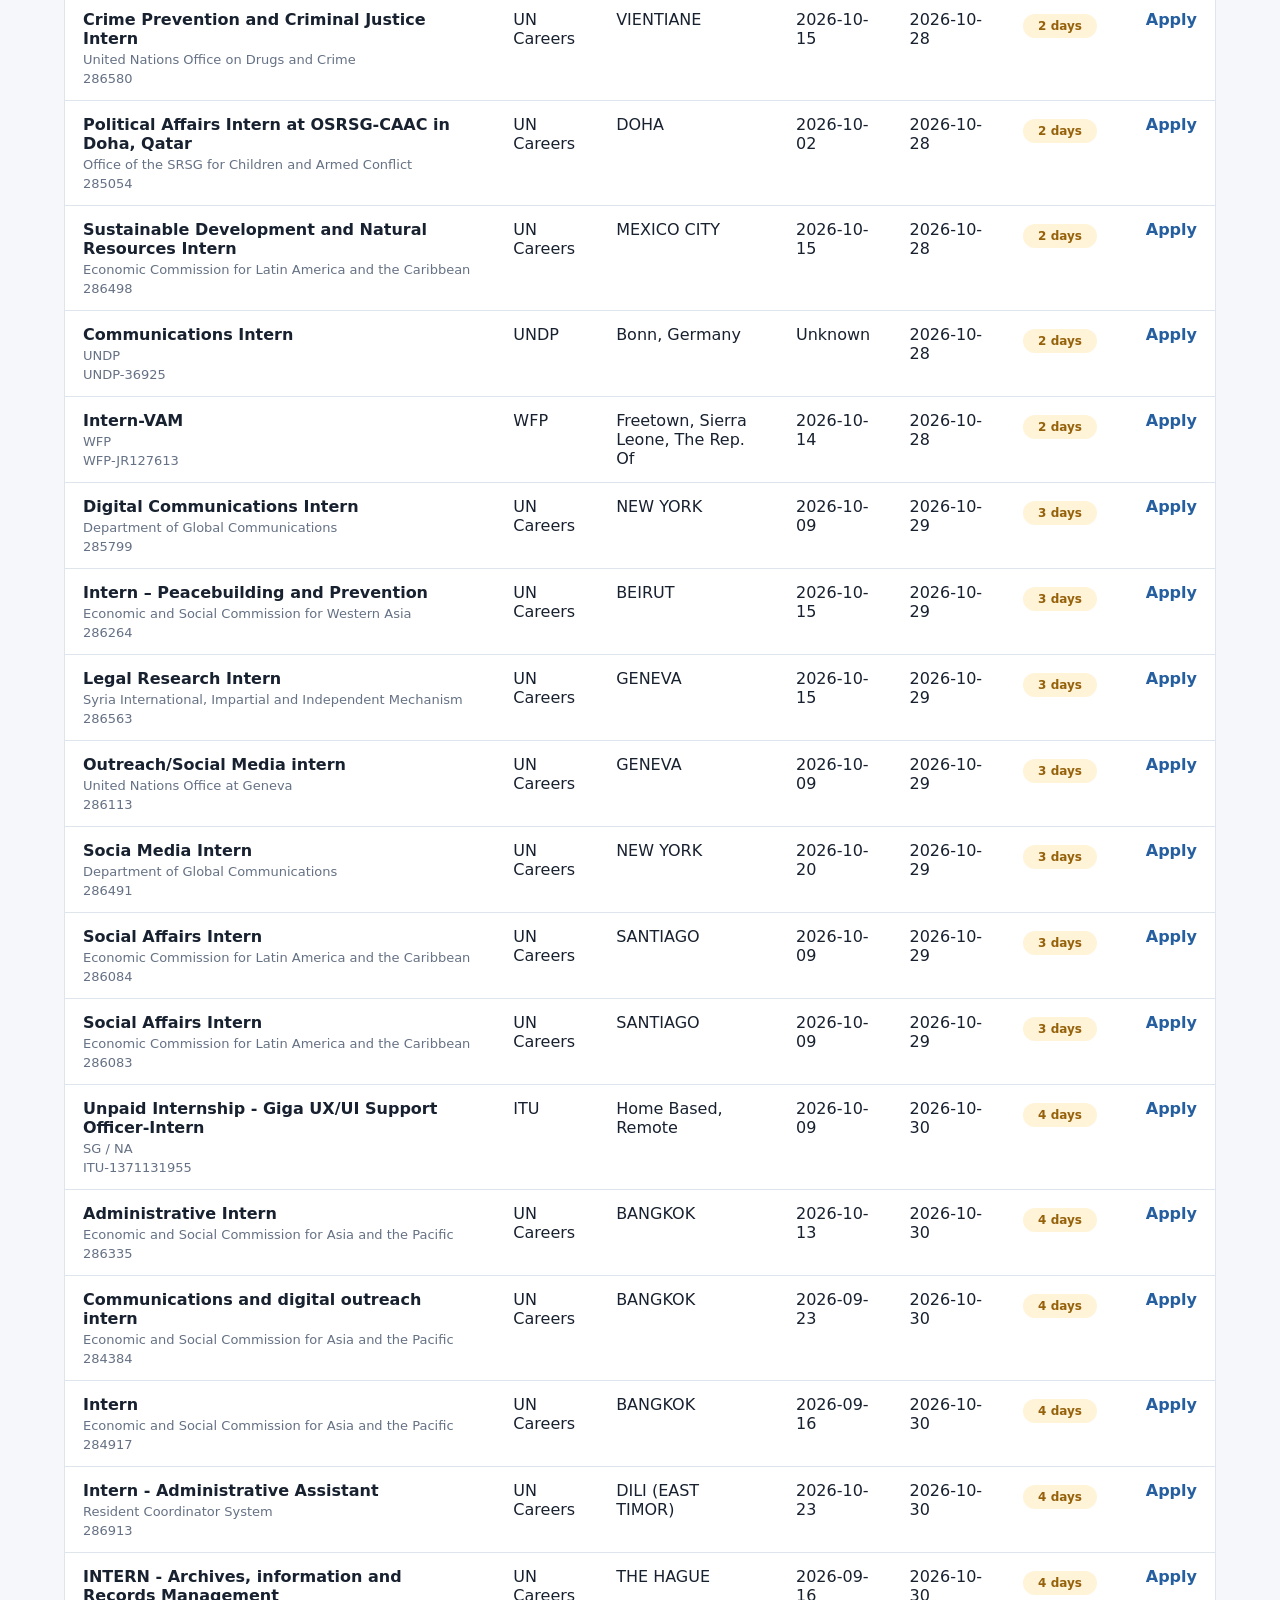
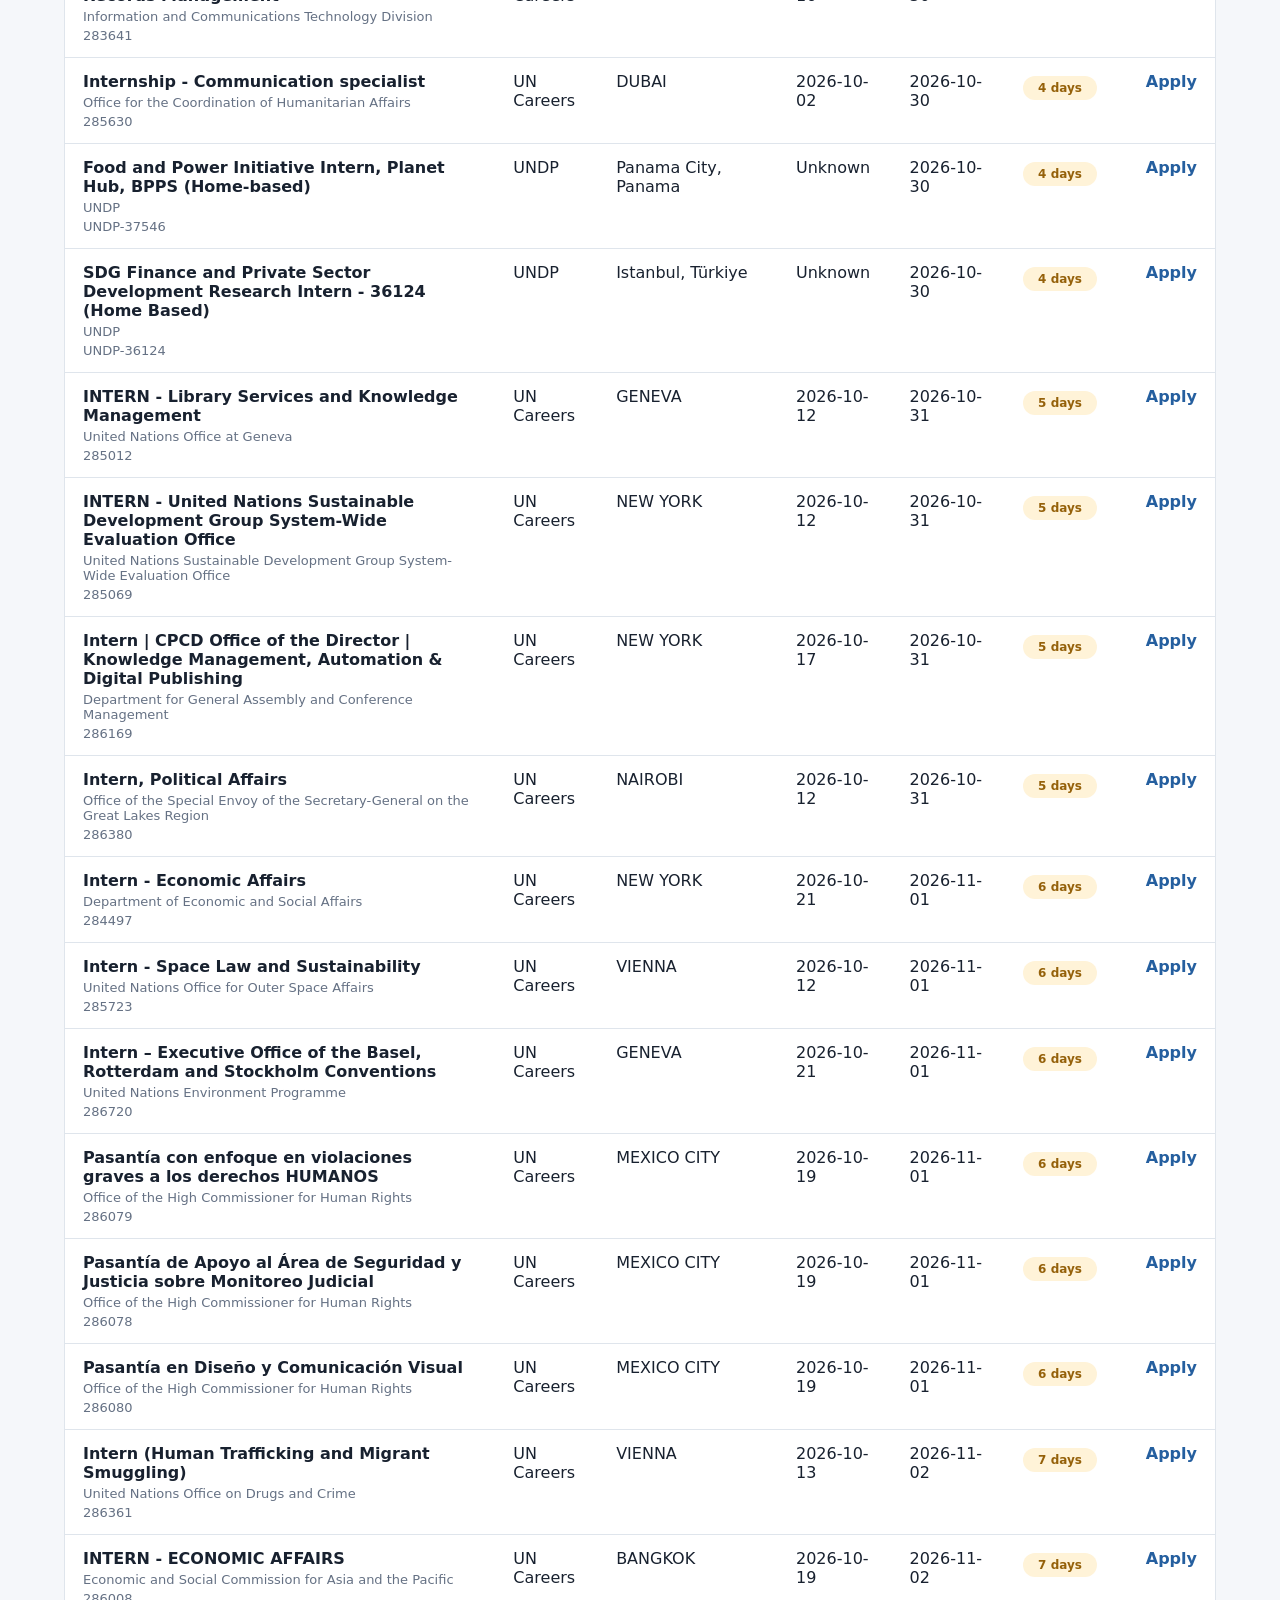
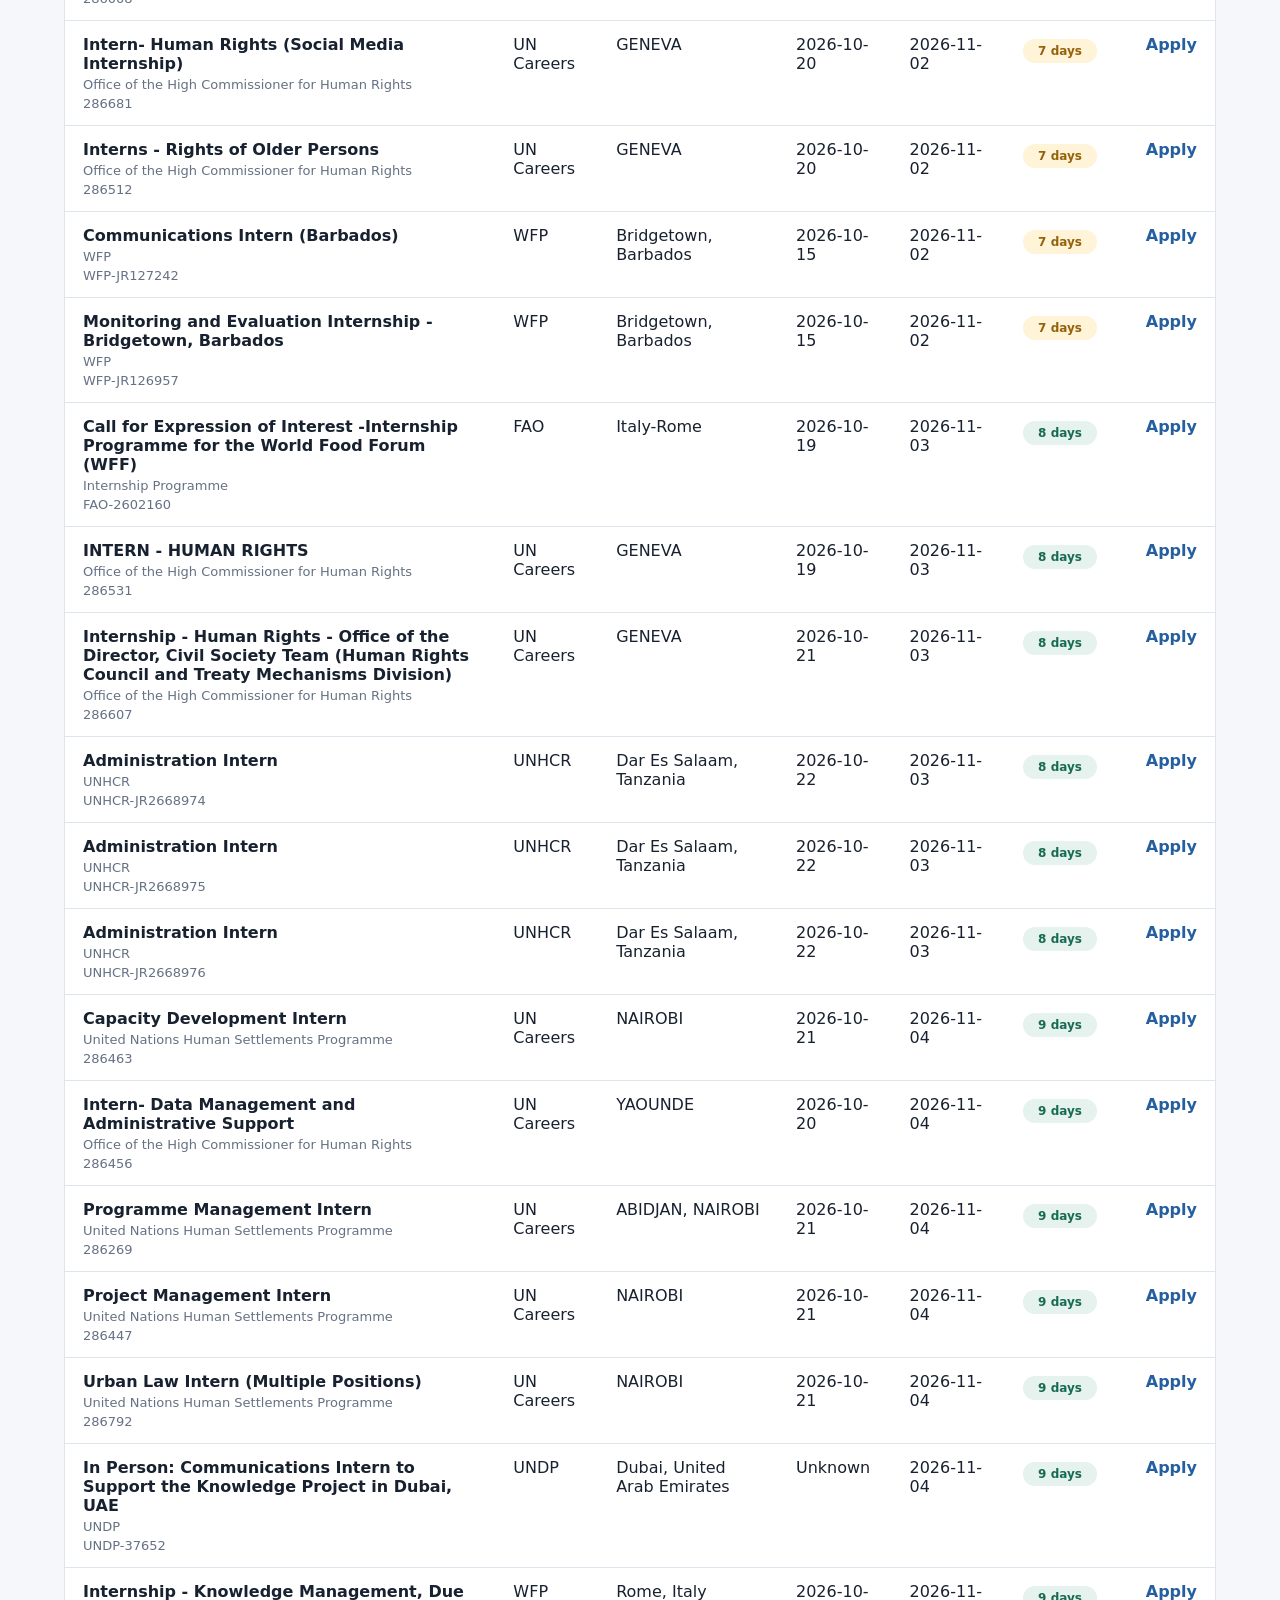
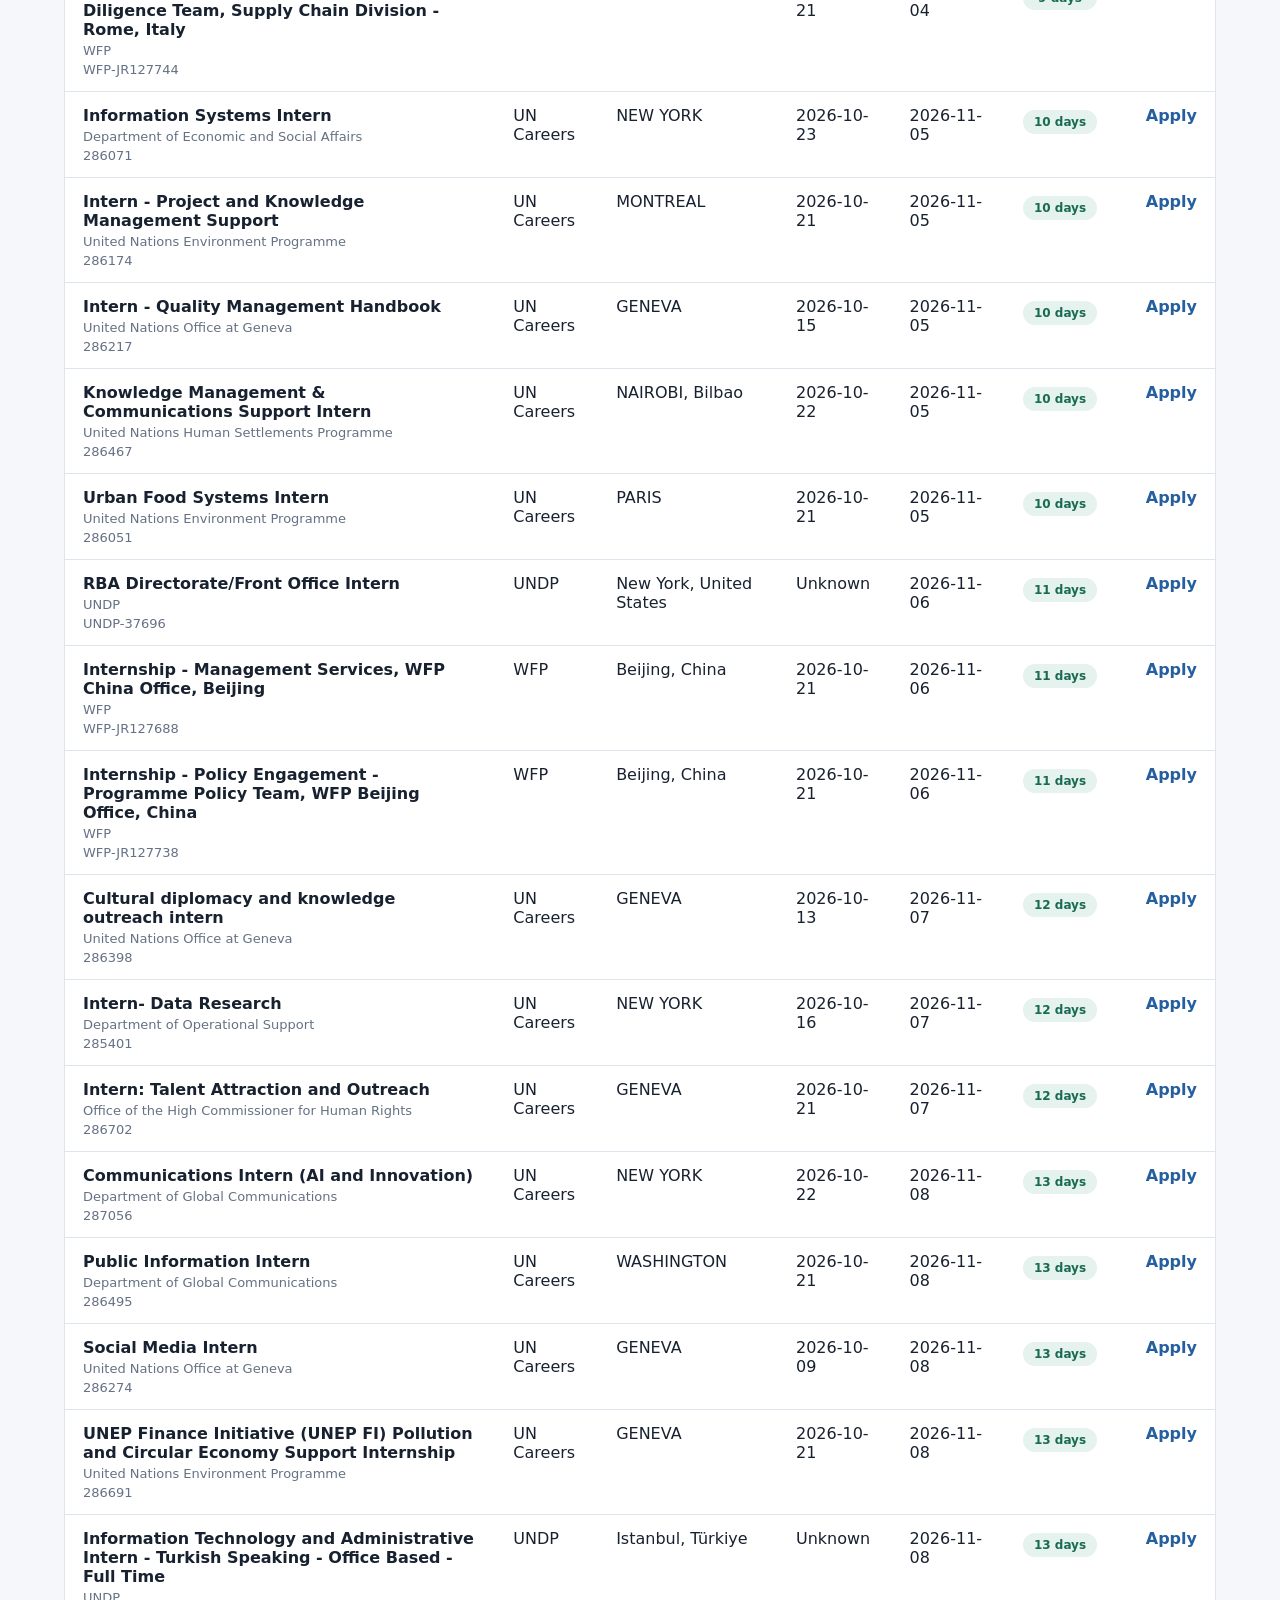
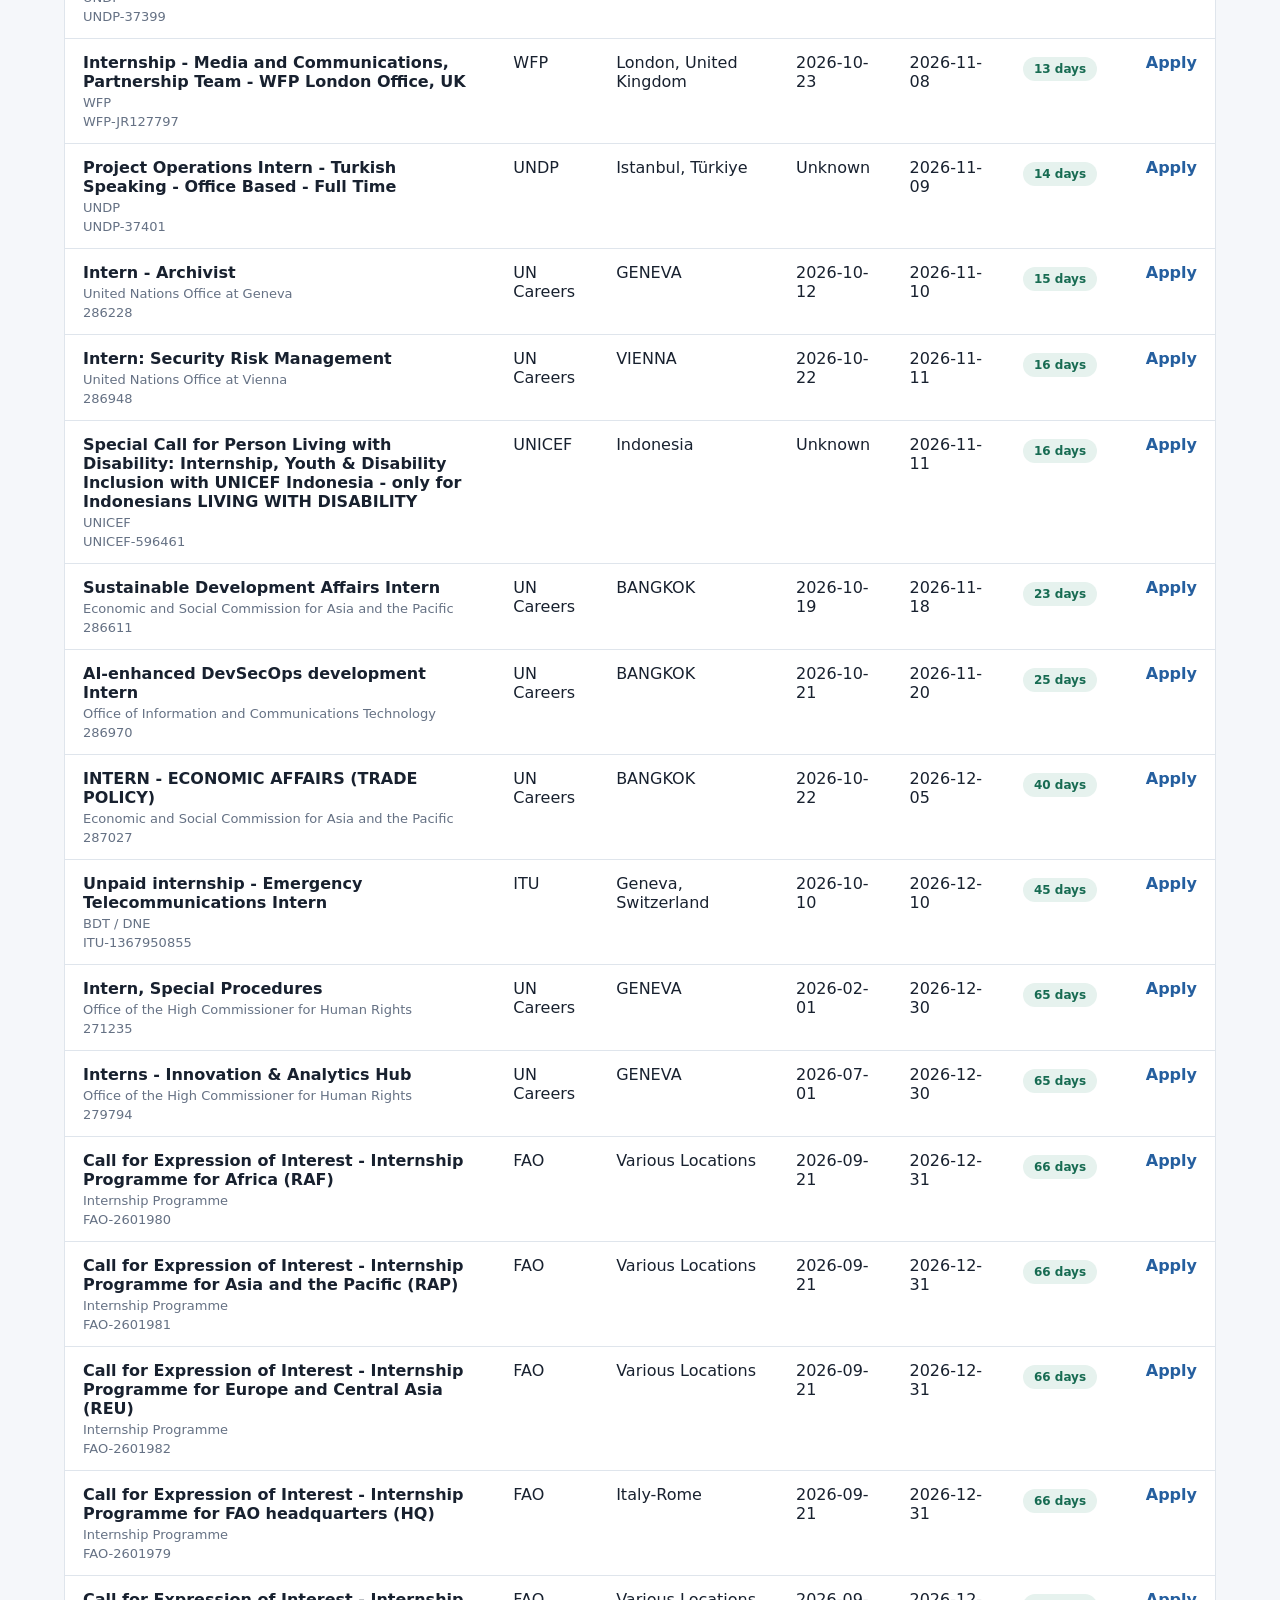
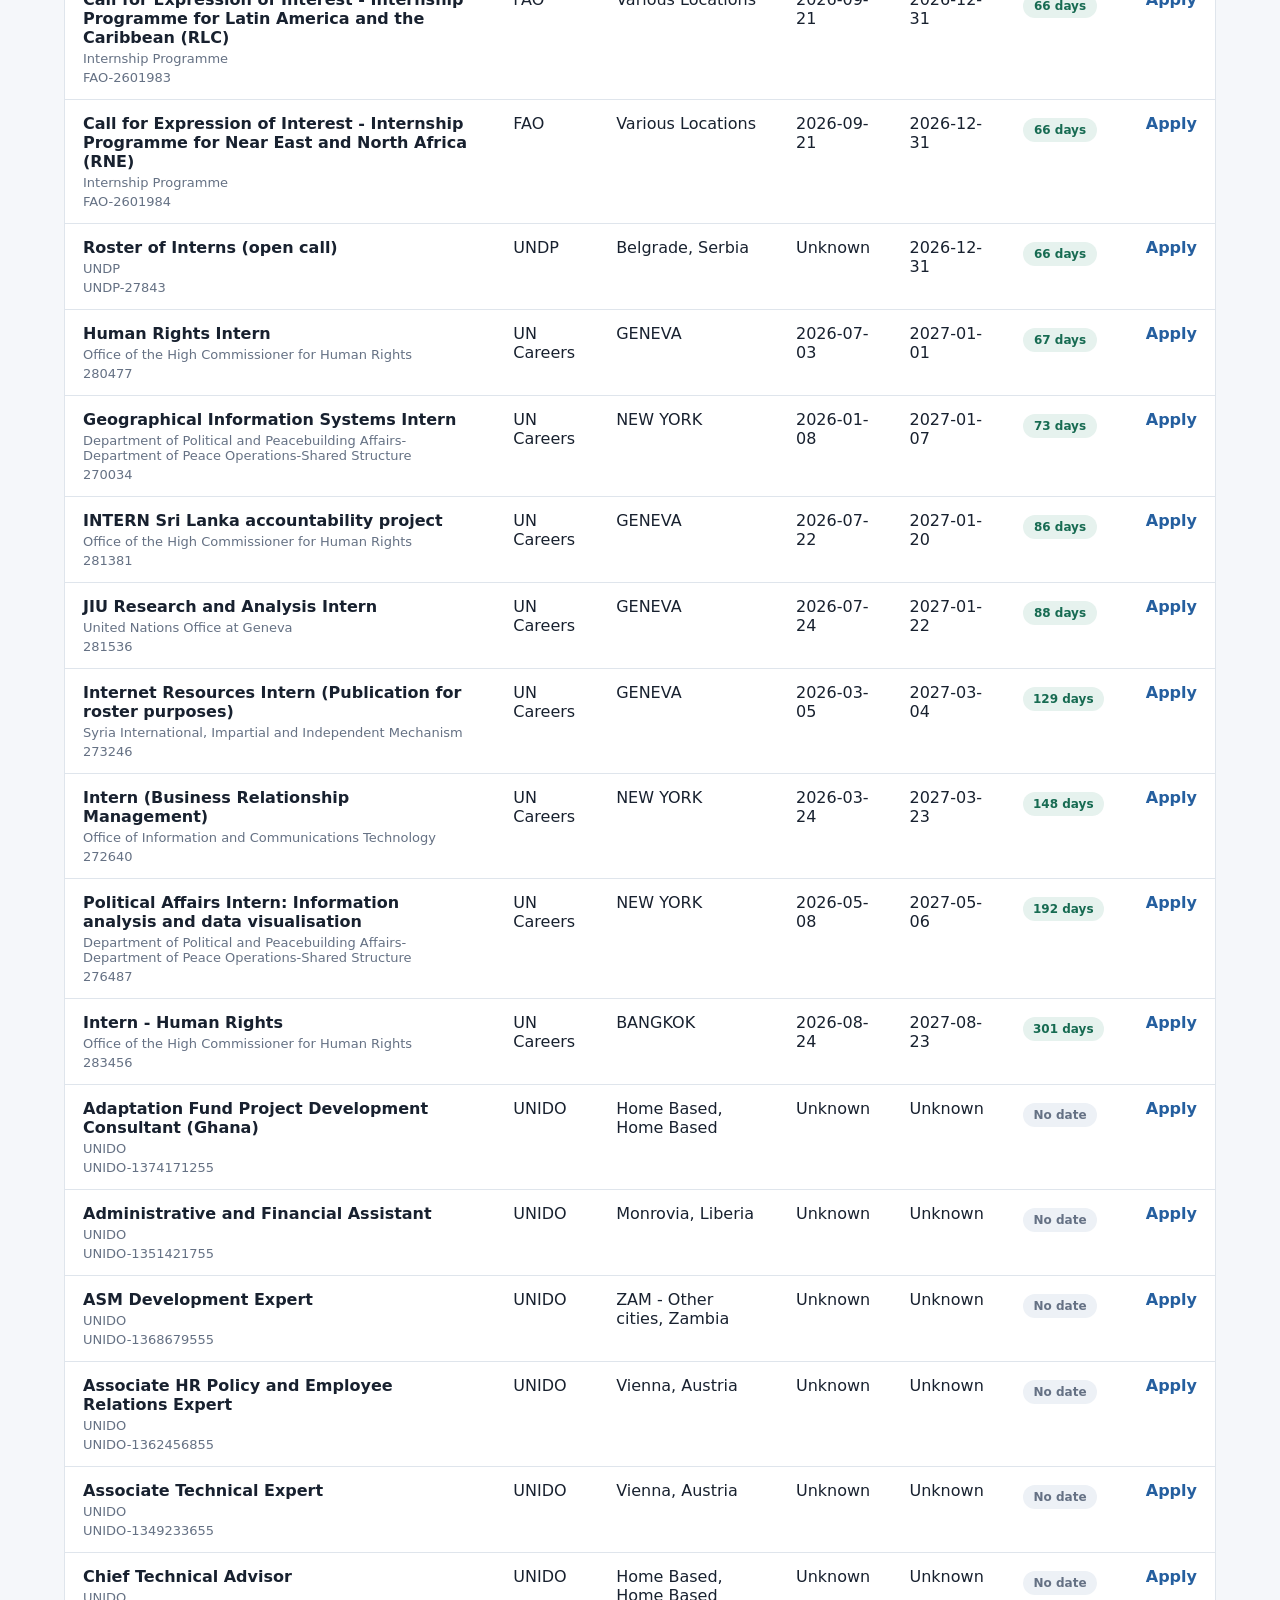
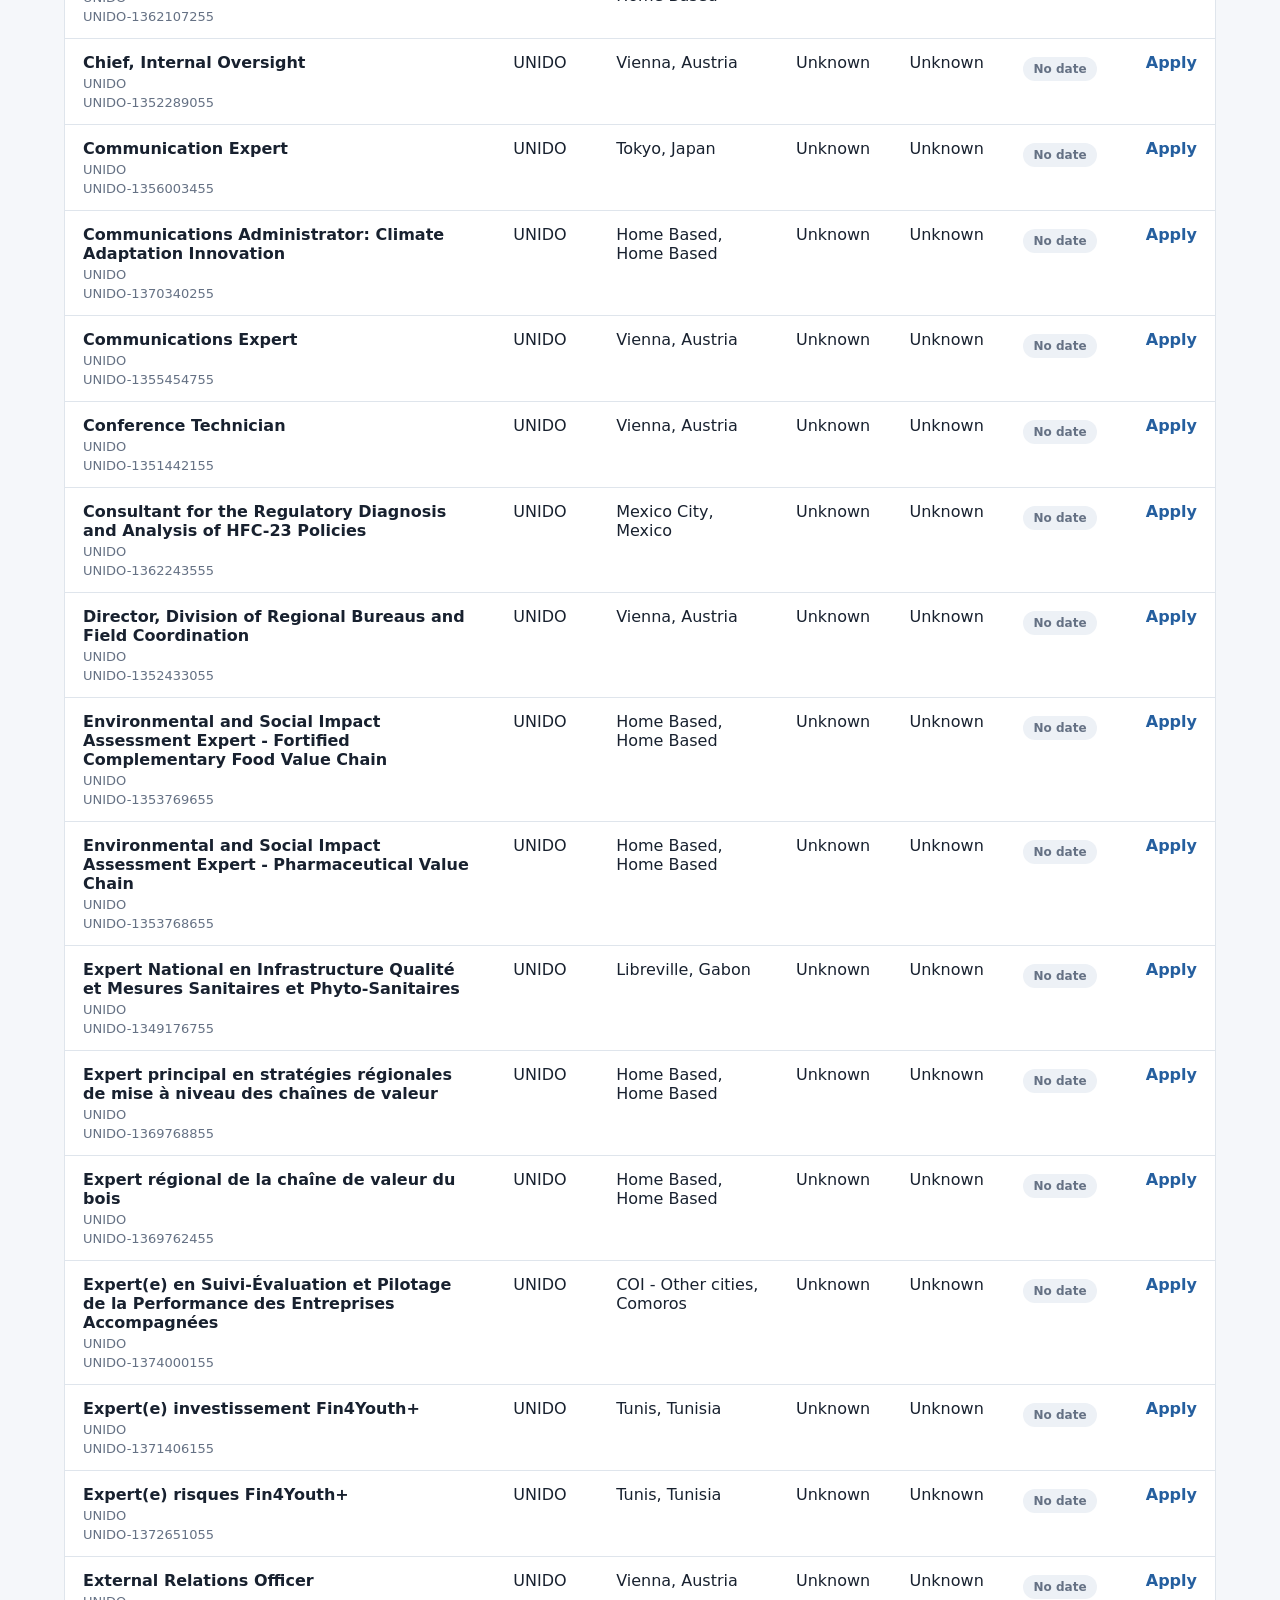
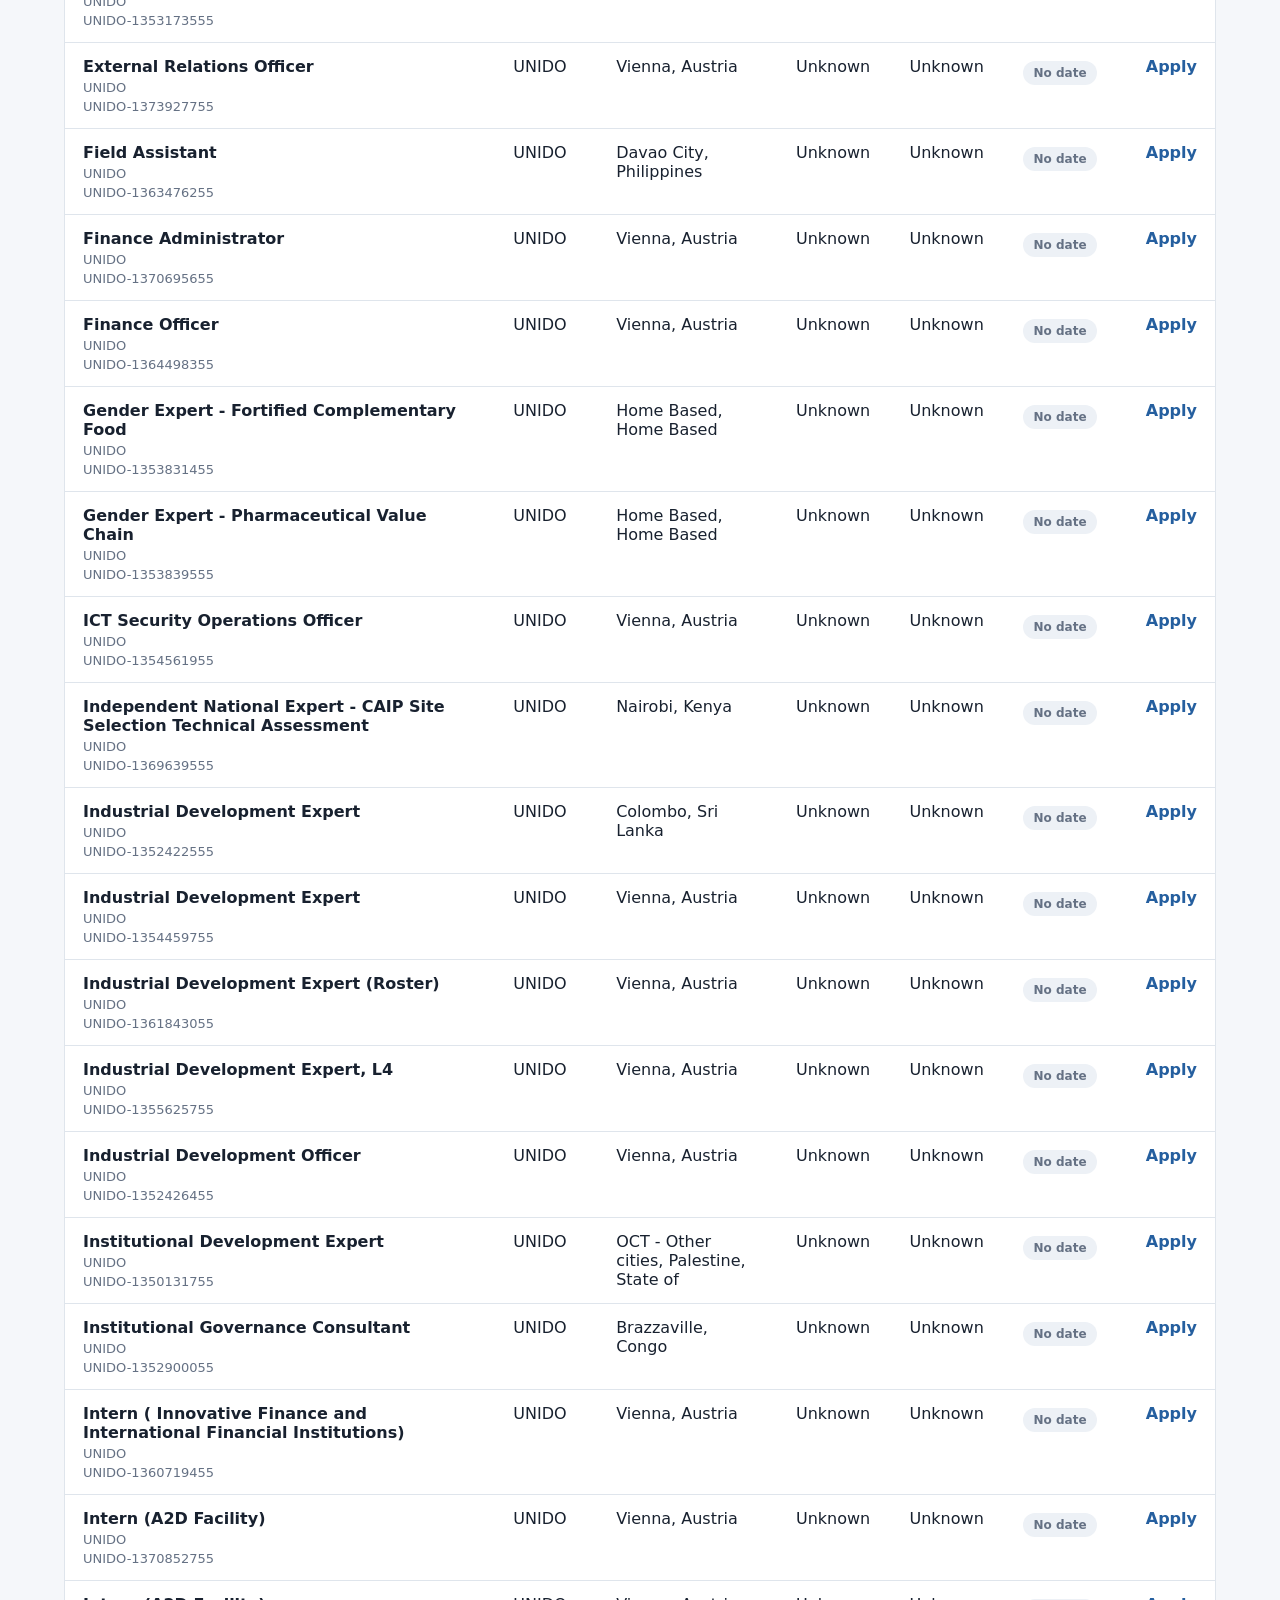
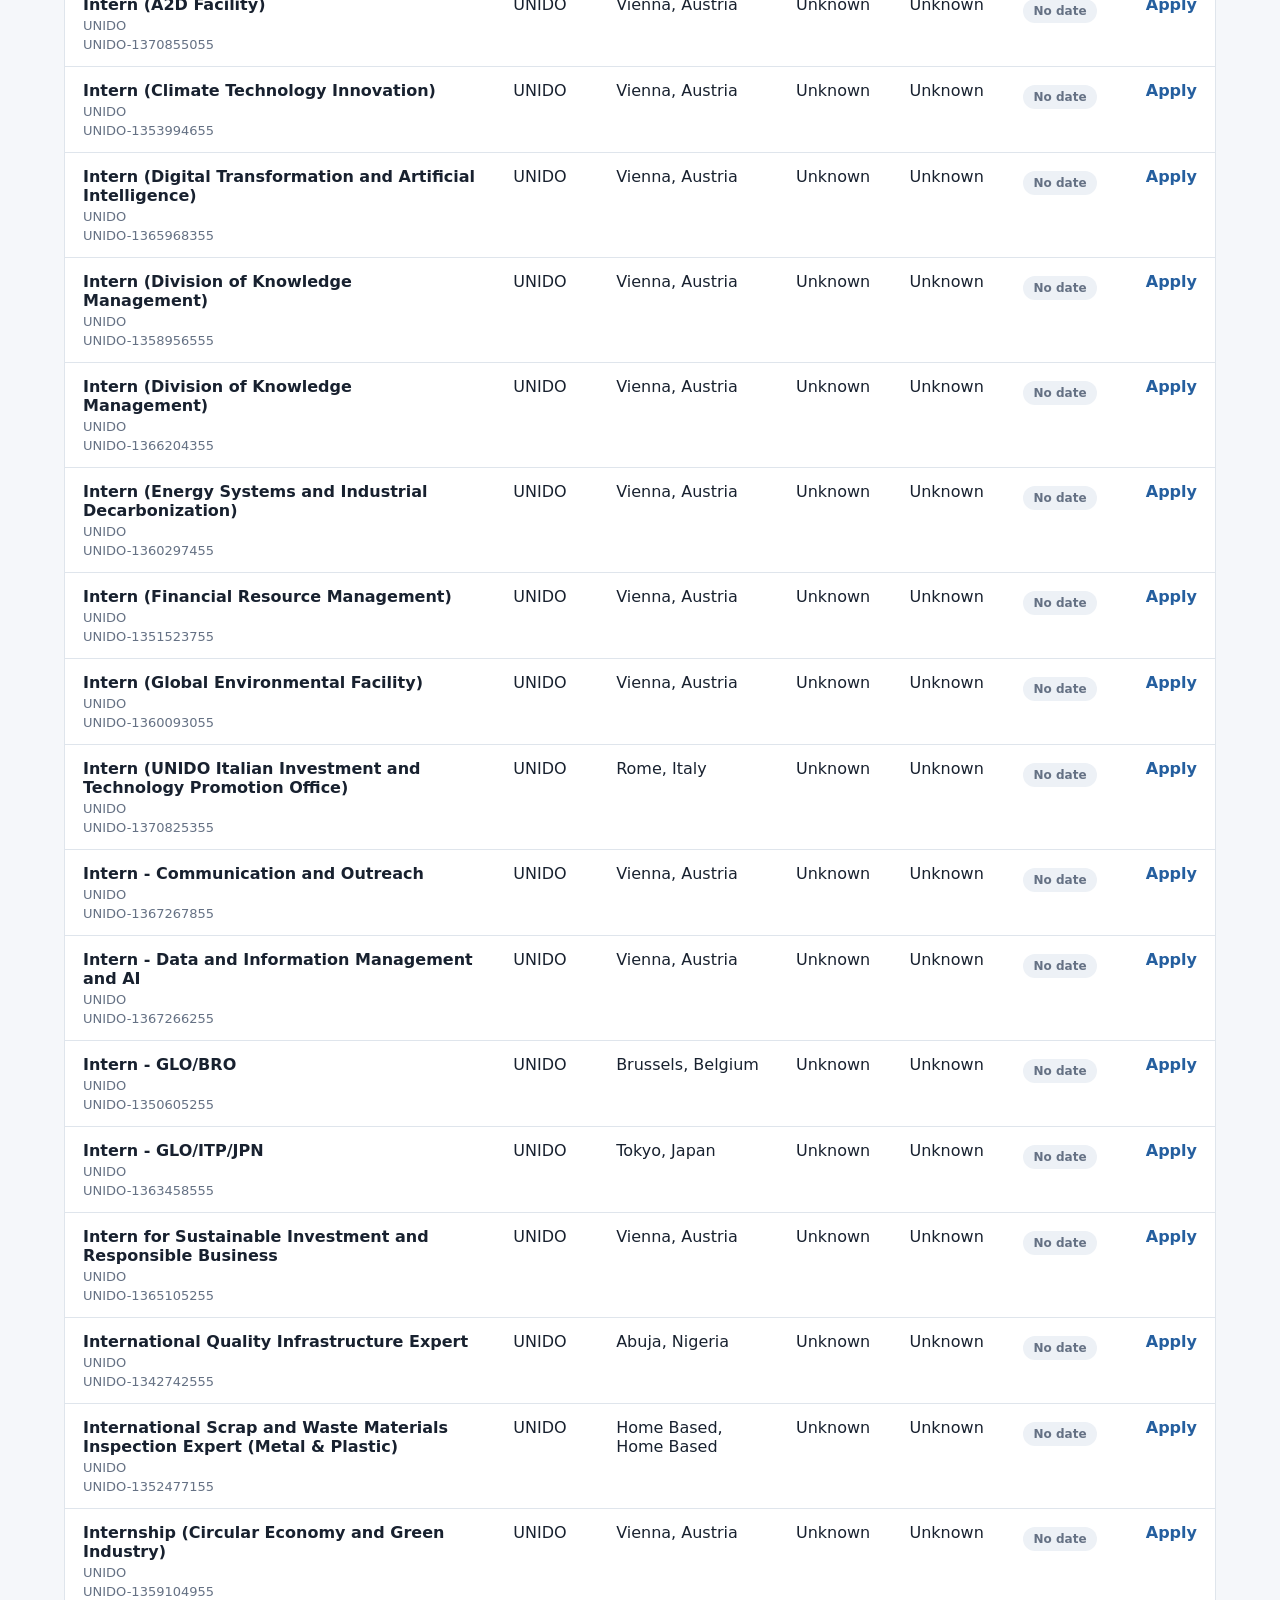
==== commit 7d755477: "Update dashboard 2026-10-26" ====
--- a/docs/index.html
+++ b/docs/index.html
@@ -17,7 +17,7 @@
       </div>
       <div class="meta">
         <span>Last updated</span>
-        <strong>2026-10-25 16:00</strong>
+        <strong>2026-10-26 16:00</strong>
       </div>
     </header>
 
@@ -29,7 +29,7 @@
         </div>
         <div class="stat">
           <span>Active</span>
-          <strong>236</strong>
+          <strong>228</strong>
         </div>
         <div class="stat">
           <span>Posted today</span>
@@ -37,7 +37,7 @@
         </div>
         <div class="stat urgent">
           <span>Deadline tomorrow</span>
-          <strong>4</strong>
+          <strong>6</strong>
         </div>
         <div class="stat">
           <span>Sources</span>
@@ -91,7 +91,7 @@
         <div class="section-head">
           <div>
             <h2>Openings</h2>
-            <p>236 results shown. Today is 2026-10-25; tomorrow is 2026-10-26.</p>
+            <p>228 results shown. Today is 2026-10-26; tomorrow is 2026-10-27.</p>
           </div>
         </div>
 
@@ -112,166 +112,6 @@
               
                 <tr>
                   <td>
-                    <strong>Economic Affairs Intern</strong>
-                    <span>United Nations Conference on Trade and Development</span>
-                    <small>286390</small>
-                  </td>
-                  <td>UN Careers</td>
-                  <td>GENEVA</td>
-                  <td>2026-10-12</td>
-                  <td>2026-10-25</td>
-                  <td>
-                    <span class="pill urgent">
-                      
-                        Today
-                      
-                    </span>
-                  </td>
-                  <td><a class="apply" href="https://careers.un.org/jobSearchDescription/286390?language=en" target="_blank" rel="noreferrer">Apply</a></td>
-                </tr>
-              
-                <tr>
-                  <td>
-                    <strong>INTERN - PUBLIC INFORMATION</strong>
-                    <span>Department of Global Communications</span>
-                    <small>286311</small>
-                  </td>
-                  <td>UN Careers</td>
-                  <td>NEW YORK</td>
-                  <td>2026-10-19</td>
-                  <td>2026-10-25</td>
-                  <td>
-                    <span class="pill urgent">
-                      
-                        Today
-                      
-                    </span>
-                  </td>
-                  <td><a class="apply" href="https://careers.un.org/jobSearchDescription/286311?language=en" target="_blank" rel="noreferrer">Apply</a></td>
-                </tr>
-              
-                <tr>
-                  <td>
-                    <strong>Library Intern - Office of the Registrar</strong>
-                    <span>International Residual Mechanism for Criminal Tribunals</span>
-                    <small>286677</small>
-                  </td>
-                  <td>UN Careers</td>
-                  <td>ARUSHA</td>
-                  <td>2026-10-19</td>
-                  <td>2026-10-25</td>
-                  <td>
-                    <span class="pill urgent">
-                      
-                        Today
-                      
-                    </span>
-                  </td>
-                  <td><a class="apply" href="https://careers.un.org/jobSearchDescription/286677?language=en" target="_blank" rel="noreferrer">Apply</a></td>
-                </tr>
-              
-                <tr>
-                  <td>
-                    <strong>Programme Support</strong>
-                    <span>United Nations Environment Programme</span>
-                    <small>286003</small>
-                  </td>
-                  <td>UN Careers</td>
-                  <td>OSAKA</td>
-                  <td>2026-10-12</td>
-                  <td>2026-10-25</td>
-                  <td>
-                    <span class="pill urgent">
-                      
-                        Today
-                      
-                    </span>
-                  </td>
-                  <td><a class="apply" href="https://careers.un.org/jobSearchDescription/286003?language=en" target="_blank" rel="noreferrer">Apply</a></td>
-                </tr>
-              
-                <tr>
-                  <td>
-                    <strong>Public Information Intern</strong>
-                    <span>Department of Global Communications</span>
-                    <small>285855</small>
-                  </td>
-                  <td>UN Careers</td>
-                  <td>BEIRUT</td>
-                  <td>2026-10-11</td>
-                  <td>2026-10-25</td>
-                  <td>
-                    <span class="pill urgent">
-                      
-                        Today
-                      
-                    </span>
-                  </td>
-                  <td><a class="apply" href="https://careers.un.org/jobSearchDescription/285855?language=en" target="_blank" rel="noreferrer">Apply</a></td>
-                </tr>
-              
-                <tr>
-                  <td>
-                    <strong>Internship - Data &amp; Analytics</strong>
-                    <span>UNDP</span>
-                    <small>UNDP-37398</small>
-                  </td>
-                  <td>UNDP</td>
-                  <td>Oslo, Norway</td>
-                  <td>Unknown</td>
-                  <td>2026-10-25</td>
-                  <td>
-                    <span class="pill urgent">
-                      
-                        Today
-                      
-                    </span>
-                  </td>
-                  <td><a class="apply" href="https://estm.fa.em2.oraclecloud.com/hcmUI/CandidateExperience/en/sites/CX_1/requisitions/job/37398" target="_blank" rel="noreferrer">Apply</a></td>
-                </tr>
-              
-                <tr>
-                  <td>
-                    <strong>Internship - Data Governance</strong>
-                    <span>UNDP</span>
-                    <small>UNDP-37400</small>
-                  </td>
-                  <td>UNDP</td>
-                  <td>Oslo, Norway</td>
-                  <td>Unknown</td>
-                  <td>2026-10-25</td>
-                  <td>
-                    <span class="pill urgent">
-                      
-                        Today
-                      
-                    </span>
-                  </td>
-                  <td><a class="apply" href="https://estm.fa.em2.oraclecloud.com/hcmUI/CandidateExperience/en/sites/CX_1/requisitions/job/37400" target="_blank" rel="noreferrer">Apply</a></td>
-                </tr>
-              
-                <tr>
-                  <td>
-                    <strong>Internship - Financial Integrity</strong>
-                    <span>UNDP</span>
-                    <small>UNDP-37402</small>
-                  </td>
-                  <td>UNDP</td>
-                  <td>Oslo, Norway</td>
-                  <td>Unknown</td>
-                  <td>2026-10-25</td>
-                  <td>
-                    <span class="pill urgent">
-                      
-                        Today
-                      
-                    </span>
-                  </td>
-                  <td><a class="apply" href="https://estm.fa.em2.oraclecloud.com/hcmUI/CandidateExperience/en/sites/CX_1/requisitions/job/37402" target="_blank" rel="noreferrer">Apply</a></td>
-                </tr>
-              
-                <tr>
-                  <td>
                     <strong>Information Management for Evaluation Support Intern</strong>
                     <span>United Nations Human Settlements Programme</span>
                     <small>284158</small>
@@ -283,7 +123,7 @@
                   <td>
                     <span class="pill urgent">
                       
-                        Tomorrow
+                        Today
                       
                     </span>
                   </td>
@@ -303,7 +143,7 @@
                   <td>
                     <span class="pill urgent">
                       
-                        Tomorrow
+                        Today
                       
                     </span>
                   </td>
@@ -323,7 +163,7 @@
                   <td>
                     <span class="pill urgent">
                       
-                        Tomorrow
+                        Today
                       
                     </span>
                   </td>
@@ -343,7 +183,7 @@
                   <td>
                     <span class="pill urgent">
                       
-                        Tomorrow
+                        Today
                       
                     </span>
                   </td>
@@ -361,9 +201,9 @@
                   <td>2026-09-13</td>
                   <td>2026-10-27</td>
                   <td>
-                    <span class="pill soon">
-                      
-                        2 days
+                    <span class="pill urgent">
+                      
+                        Tomorrow
                       
                     </span>
                   </td>
@@ -381,9 +221,9 @@
                   <td>2026-09-13</td>
                   <td>2026-10-27</td>
                   <td>
-                    <span class="pill soon">
-                      
-                        2 days
+                    <span class="pill urgent">
+                      
+                        Tomorrow
                       
                     </span>
                   </td>
@@ -401,9 +241,9 @@
                   <td>2026-10-14</td>
                   <td>2026-10-27</td>
                   <td>
-                    <span class="pill soon">
-                      
-                        2 days
+                    <span class="pill urgent">
+                      
+                        Tomorrow
                       
                     </span>
                   </td>
@@ -421,9 +261,9 @@
                   <td>2026-10-21</td>
                   <td>2026-10-27</td>
                   <td>
-                    <span class="pill soon">
-                      
-                        2 days
+                    <span class="pill urgent">
+                      
+                        Tomorrow
                       
                     </span>
                   </td>
@@ -441,9 +281,9 @@
                   <td>2026-10-14</td>
                   <td>2026-10-27</td>
                   <td>
-                    <span class="pill soon">
-                      
-                        2 days
+                    <span class="pill urgent">
+                      
+                        Tomorrow
                       
                     </span>
                   </td>
@@ -461,9 +301,9 @@
                   <td>Unknown</td>
                   <td>2026-10-27</td>
                   <td>
-                    <span class="pill soon">
-                      
-                        2 days
+                    <span class="pill urgent">
+                      
+                        Tomorrow
                       
                     </span>
                   </td>
@@ -483,7 +323,7 @@
                   <td>
                     <span class="pill soon">
                       
-                        3 days
+                        2 days
                       
                     </span>
                   </td>
@@ -503,7 +343,7 @@
                   <td>
                     <span class="pill soon">
                       
-                        3 days
+                        2 days
                       
                     </span>
                   </td>
@@ -523,7 +363,7 @@
                   <td>
                     <span class="pill soon">
                       
-                        3 days
+                        2 days
                       
                     </span>
                   </td>
@@ -543,7 +383,7 @@
                   <td>
                     <span class="pill soon">
                       
-                        3 days
+                        2 days
                       
                     </span>
                   </td>
@@ -563,7 +403,7 @@
                   <td>
                     <span class="pill soon">
                       
-                        3 days
+                        2 days
                       
                     </span>
                   </td>
@@ -583,7 +423,7 @@
                   <td>
                     <span class="pill soon">
                       
-                        4 days
+                        3 days
                       
                     </span>
                   </td>
@@ -603,7 +443,7 @@
                   <td>
                     <span class="pill soon">
                       
-                        4 days
+                        3 days
                       
                     </span>
                   </td>
@@ -623,7 +463,7 @@
                   <td>
                     <span class="pill soon">
                       
-                        4 days
+                        3 days
                       
                     </span>
                   </td>
@@ -643,7 +483,7 @@
                   <td>
                     <span class="pill soon">
                       
-                        4 days
+                        3 days
                       
                     </span>
                   </td>
@@ -663,7 +503,7 @@
                   <td>
                     <span class="pill soon">
                       
-                        4 days
+                        3 days
                       
                     </span>
                   </td>
@@ -683,7 +523,7 @@
                   <td>
                     <span class="pill soon">
                       
-                        4 days
+                        3 days
                       
                     </span>
                   </td>
@@ -703,7 +543,7 @@
                   <td>
                     <span class="pill soon">
                       
-                        4 days
+                        3 days
                       
                     </span>
                   </td>
@@ -723,7 +563,7 @@
                   <td>
                     <span class="pill soon">
                       
-                        5 days
+                        4 days
                       
                     </span>
                   </td>
@@ -743,7 +583,7 @@
                   <td>
                     <span class="pill soon">
                       
-                        5 days
+                        4 days
                       
                     </span>
                   </td>
@@ -763,7 +603,7 @@
                   <td>
                     <span class="pill soon">
                       
-                        5 days
+                        4 days
                       
                     </span>
                   </td>
@@ -783,7 +623,7 @@
                   <td>
                     <span class="pill soon">
                       
-                        5 days
+                        4 days
                       
                     </span>
                   </td>
@@ -803,7 +643,7 @@
                   <td>
                     <span class="pill soon">
                       
-                        5 days
+                        4 days
                       
                     </span>
                   </td>
@@ -823,7 +663,7 @@
                   <td>
                     <span class="pill soon">
                       
-                        5 days
+                        4 days
                       
                     </span>
                   </td>
@@ -843,7 +683,7 @@
                   <td>
                     <span class="pill soon">
                       
-                        5 days
+                        4 days
                       
                     </span>
                   </td>
@@ -863,7 +703,7 @@
                   <td>
                     <span class="pill soon">
                       
-                        5 days
+                        4 days
                       
                     </span>
                   </td>
@@ -883,7 +723,7 @@
                   <td>
                     <span class="pill soon">
                       
-                        5 days
+                        4 days
                       
                     </span>
                   </td>
@@ -903,7 +743,7 @@
                   <td>
                     <span class="pill soon">
                       
-                        6 days
+                        5 days
                       
                     </span>
                   </td>
@@ -923,7 +763,7 @@
                   <td>
                     <span class="pill soon">
                       
-                        6 days
+                        5 days
                       
                     </span>
                   </td>
@@ -943,7 +783,7 @@
                   <td>
                     <span class="pill soon">
                       
-                        6 days
+                        5 days
                       
                     </span>
                   </td>
@@ -963,7 +803,7 @@
                   <td>
                     <span class="pill soon">
                       
-                        6 days
+                        5 days
                       
                     </span>
                   </td>
@@ -983,7 +823,7 @@
                   <td>
                     <span class="pill soon">
                       
-                        7 days
+                        6 days
                       
                     </span>
                   </td>
@@ -1003,7 +843,7 @@
                   <td>
                     <span class="pill soon">
                       
-                        7 days
+                        6 days
                       
                     </span>
                   </td>
@@ -1023,7 +863,7 @@
                   <td>
                     <span class="pill soon">
                       
-                        7 days
+                        6 days
                       
                     </span>
                   </td>
@@ -1043,7 +883,7 @@
                   <td>
                     <span class="pill soon">
                       
-                        7 days
+                        6 days
                       
                     </span>
                   </td>
@@ -1063,7 +903,7 @@
                   <td>
                     <span class="pill soon">
                       
-                        7 days
+                        6 days
                       
                     </span>
                   </td>
@@ -1083,7 +923,7 @@
                   <td>
                     <span class="pill soon">
                       
-                        7 days
+                        6 days
                       
                     </span>
                   </td>
@@ -1101,9 +941,9 @@
                   <td>2026-10-13</td>
                   <td>2026-11-02</td>
                   <td>
-                    <span class="pill open">
-                      
-                        8 days
+                    <span class="pill soon">
+                      
+                        7 days
                       
                     </span>
                   </td>
@@ -1121,9 +961,9 @@
                   <td>2026-10-19</td>
                   <td>2026-11-02</td>
                   <td>
-                    <span class="pill open">
-                      
-                        8 days
+                    <span class="pill soon">
+                      
+                        7 days
                       
                     </span>
                   </td>
@@ -1141,9 +981,9 @@
                   <td>2026-10-20</td>
                   <td>2026-11-02</td>
                   <td>
-                    <span class="pill open">
-                      
-                        8 days
+                    <span class="pill soon">
+                      
+                        7 days
                       
                     </span>
                   </td>
@@ -1161,9 +1001,9 @@
                   <td>2026-10-20</td>
                   <td>2026-11-02</td>
                   <td>
-                    <span class="pill open">
-                      
-                        8 days
+                    <span class="pill soon">
+                      
+                        7 days
                       
                     </span>
                   </td>
@@ -1181,9 +1021,9 @@
                   <td>2026-10-15</td>
                   <td>2026-11-02</td>
                   <td>
-                    <span class="pill open">
-                      
-                        8 days
+                    <span class="pill soon">
+                      
+                        7 days
                       
                     </span>
                   </td>
@@ -1201,9 +1041,9 @@
                   <td>2026-10-15</td>
                   <td>2026-11-02</td>
                   <td>
-                    <span class="pill open">
-                      
-                        8 days
+                    <span class="pill soon">
+                      
+                        7 days
                       
                     </span>
                   </td>
@@ -1223,7 +1063,7 @@
                   <td>
                     <span class="pill open">
                       
-                        9 days
+                        8 days
                       
                     </span>
                   </td>
@@ -1243,7 +1083,7 @@
                   <td>
                     <span class="pill open">
                       
-                        9 days
+                        8 days
                       
                     </span>
                   </td>
@@ -1263,7 +1103,7 @@
                   <td>
                     <span class="pill open">
                       
-                        9 days
+                        8 days
                       
                     </span>
                   </td>
@@ -1283,7 +1123,7 @@
                   <td>
                     <span class="pill open">
                       
-                        9 days
+                        8 days
                       
                     </span>
                   </td>
@@ -1303,7 +1143,7 @@
                   <td>
                     <span class="pill open">
                       
-                        9 days
+                        8 days
                       
                     </span>
                   </td>
@@ -1323,7 +1163,7 @@
                   <td>
                     <span class="pill open">
                       
-                        9 days
+                        8 days
                       
                     </span>
                   </td>
@@ -1343,7 +1183,7 @@
                   <td>
                     <span class="pill open">
                       
-                        10 days
+                        9 days
                       
                     </span>
                   </td>
@@ -1363,7 +1203,7 @@
                   <td>
                     <span class="pill open">
                       
-                        10 days
+                        9 days
                       
                     </span>
                   </td>
@@ -1383,7 +1223,7 @@
                   <td>
                     <span class="pill open">
                       
-                        10 days
+                        9 days
                       
                     </span>
                   </td>
@@ -1403,7 +1243,7 @@
                   <td>
                     <span class="pill open">
                       
-                        10 days
+                        9 days
                       
                     </span>
                   </td>
@@ -1423,7 +1263,7 @@
                   <td>
                     <span class="pill open">
                       
-                        10 days
+                        9 days
                       
                     </span>
                   </td>
@@ -1443,7 +1283,7 @@
                   <td>
                     <span class="pill open">
                       
-                        10 days
+                        9 days
                       
                     </span>
                   </td>
@@ -1463,7 +1303,7 @@
                   <td>
                     <span class="pill open">
                       
-                        10 days
+                        9 days
                       
                     </span>
                   </td>
@@ -1483,7 +1323,7 @@
                   <td>
                     <span class="pill open">
                       
-                        11 days
+                        10 days
                       
                     </span>
                   </td>
@@ -1503,7 +1343,7 @@
                   <td>
                     <span class="pill open">
                       
-                        11 days
+                        10 days
                       
                     </span>
                   </td>
@@ -1523,7 +1363,7 @@
                   <td>
                     <span class="pill open">
                       
-                        11 days
+                        10 days
                       
                     </span>
                   </td>
@@ -1543,7 +1383,7 @@
                   <td>
                     <span class="pill open">
                       
-                        11 days
+                        10 days
                       
                     </span>
                   </td>
@@ -1563,7 +1403,7 @@
                   <td>
                     <span class="pill open">
                       
-                        11 days
+                        10 days
                       
                     </span>
                   </td>
@@ -1583,7 +1423,7 @@
                   <td>
                     <span class="pill open">
                       
-                        12 days
+                        11 days
                       
                     </span>
                   </td>
@@ -1603,7 +1443,7 @@
                   <td>
                     <span class="pill open">
                       
-                        12 days
+                        11 days
                       
                     </span>
                   </td>
@@ -1623,7 +1463,7 @@
                   <td>
                     <span class="pill open">
                       
-                        12 days
+                        11 days
                       
                     </span>
                   </td>
@@ -1643,7 +1483,7 @@
                   <td>
                     <span class="pill open">
                       
-                        13 days
+                        12 days
                       
                     </span>
                   </td>
@@ -1663,7 +1503,7 @@
                   <td>
                     <span class="pill open">
                       
-                        13 days
+                        12 days
                       
                     </span>
                   </td>
@@ -1683,7 +1523,7 @@
                   <td>
                     <span class="pill open">
                       
-                        13 days
+                        12 days
                       
                     </span>
                   </td>
@@ -1703,7 +1543,7 @@
                   <td>
                     <span class="pill open">
                       
-                        14 days
+                        13 days
                       
                     </span>
                   </td>
@@ -1723,7 +1563,7 @@
                   <td>
                     <span class="pill open">
                       
-                        14 days
+                        13 days
                       
                     </span>
                   </td>
@@ -1743,7 +1583,7 @@
                   <td>
                     <span class="pill open">
                       
-                        14 days
+                        13 days
                       
                     </span>
                   </td>
@@ -1763,7 +1603,7 @@
                   <td>
                     <span class="pill open">
                       
-                        14 days
+                        13 days
                       
                     </span>
                   </td>
@@ -1783,7 +1623,7 @@
                   <td>
                     <span class="pill open">
                       
-                        14 days
+                        13 days
                       
                     </span>
                   </td>
@@ -1803,7 +1643,7 @@
                   <td>
                     <span class="pill open">
                       
-                        14 days
+                        13 days
                       
                     </span>
                   </td>
@@ -1823,7 +1663,7 @@
                   <td>
                     <span class="pill open">
                       
-                        15 days
+                        14 days
                       
                     </span>
                   </td>
@@ -1843,7 +1683,7 @@
                   <td>
                     <span class="pill open">
                       
-                        16 days
+                        15 days
                       
                     </span>
                   </td>
@@ -1863,7 +1703,7 @@
                   <td>
                     <span class="pill open">
                       
-                        17 days
+                        16 days
                       
                     </span>
                   </td>
@@ -1883,7 +1723,7 @@
                   <td>
                     <span class="pill open">
                       
-                        17 days
+                        16 days
                       
                     </span>
                   </td>
@@ -1903,7 +1743,7 @@
                   <td>
                     <span class="pill open">
                       
-                        24 days
+                        23 days
                       
                     </span>
                   </td>
@@ -1923,7 +1763,7 @@
                   <td>
                     <span class="pill open">
                       
-                        26 days
+                        25 days
                       
                     </span>
                   </td>
@@ -1943,7 +1783,7 @@
                   <td>
                     <span class="pill open">
                       
-                        41 days
+                        40 days
                       
                     </span>
                   </td>
@@ -1963,7 +1803,7 @@
                   <td>
                     <span class="pill open">
                       
-                        46 days
+                        45 days
                       
                     </span>
                   </td>
@@ -1983,7 +1823,7 @@
                   <td>
                     <span class="pill open">
                       
-                        66 days
+                        65 days
                       
                     </span>
                   </td>
@@ -2003,7 +1843,7 @@
                   <td>
                     <span class="pill open">
                       
-                        66 days
+                        65 days
                       
                     </span>
                   </td>
@@ -2023,7 +1863,7 @@
                   <td>
                     <span class="pill open">
                       
-                        67 days
+                        66 days
                       
                     </span>
                   </td>
@@ -2043,7 +1883,7 @@
                   <td>
                     <span class="pill open">
                       
-                        67 days
+                        66 days
                       
                     </span>
                   </td>
@@ -2063,7 +1903,7 @@
                   <td>
                     <span class="pill open">
                       
-                        67 days
+                        66 days
                       
                     </span>
                   </td>
@@ -2083,7 +1923,7 @@
                   <td>
                     <span class="pill open">
                       
-                        67 days
+                        66 days
                       
                     </span>
                   </td>
@@ -2103,7 +1943,7 @@
                   <td>
                     <span class="pill open">
                       
-                        67 days
+                        66 days
                       
                     </span>
                   </td>
@@ -2123,7 +1963,7 @@
                   <td>
                     <span class="pill open">
                       
-                        67 days
+                        66 days
                       
                     </span>
                   </td>
@@ -2143,7 +1983,7 @@
                   <td>
                     <span class="pill open">
                       
-                        67 days
+                        66 days
                       
                     </span>
                   </td>
@@ -2163,7 +2003,7 @@
                   <td>
                     <span class="pill open">
                       
-                        68 days
+                        67 days
                       
                     </span>
                   </td>
@@ -2183,7 +2023,7 @@
                   <td>
                     <span class="pill open">
                       
-                        74 days
+                        73 days
                       
                     </span>
                   </td>
@@ -2203,7 +2043,7 @@
                   <td>
                     <span class="pill open">
                       
-                        87 days
+                        86 days
                       
                     </span>
                   </td>
@@ -2223,7 +2063,7 @@
                   <td>
                     <span class="pill open">
                       
-                        89 days
+                        88 days
                       
                     </span>
                   </td>
@@ -2243,7 +2083,7 @@
                   <td>
                     <span class="pill open">
                       
-                        130 days
+                        129 days
                       
                     </span>
                   </td>
@@ -2263,7 +2103,7 @@
                   <td>
                     <span class="pill open">
                       
-                        149 days
+                        148 days
                       
                     </span>
                   </td>
@@ -2283,7 +2123,7 @@
                   <td>
                     <span class="pill open">
                       
-                        193 days
+                        192 days
                       
                     </span>
                   </td>
@@ -2303,7 +2143,7 @@
                   <td>
                     <span class="pill open">
                       
-                        302 days
+                        301 days
                       
                     </span>
                   </td>
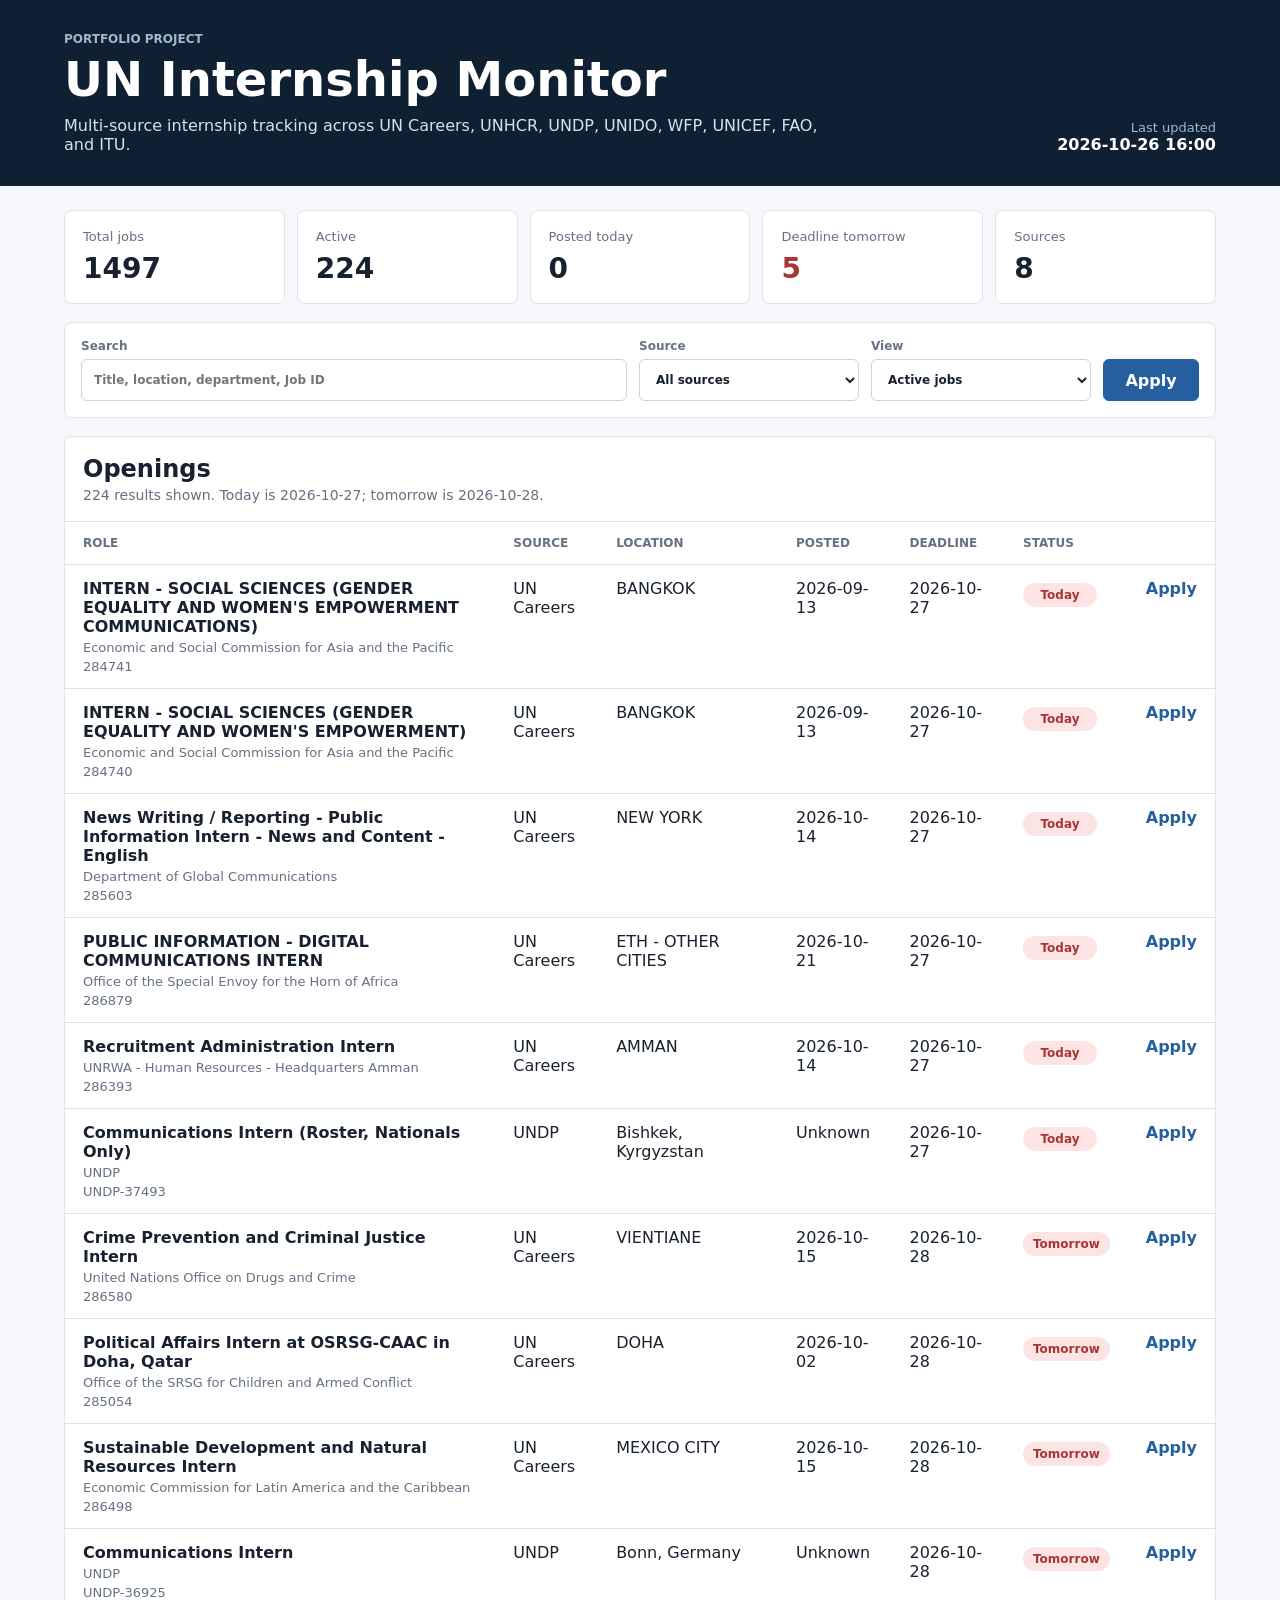
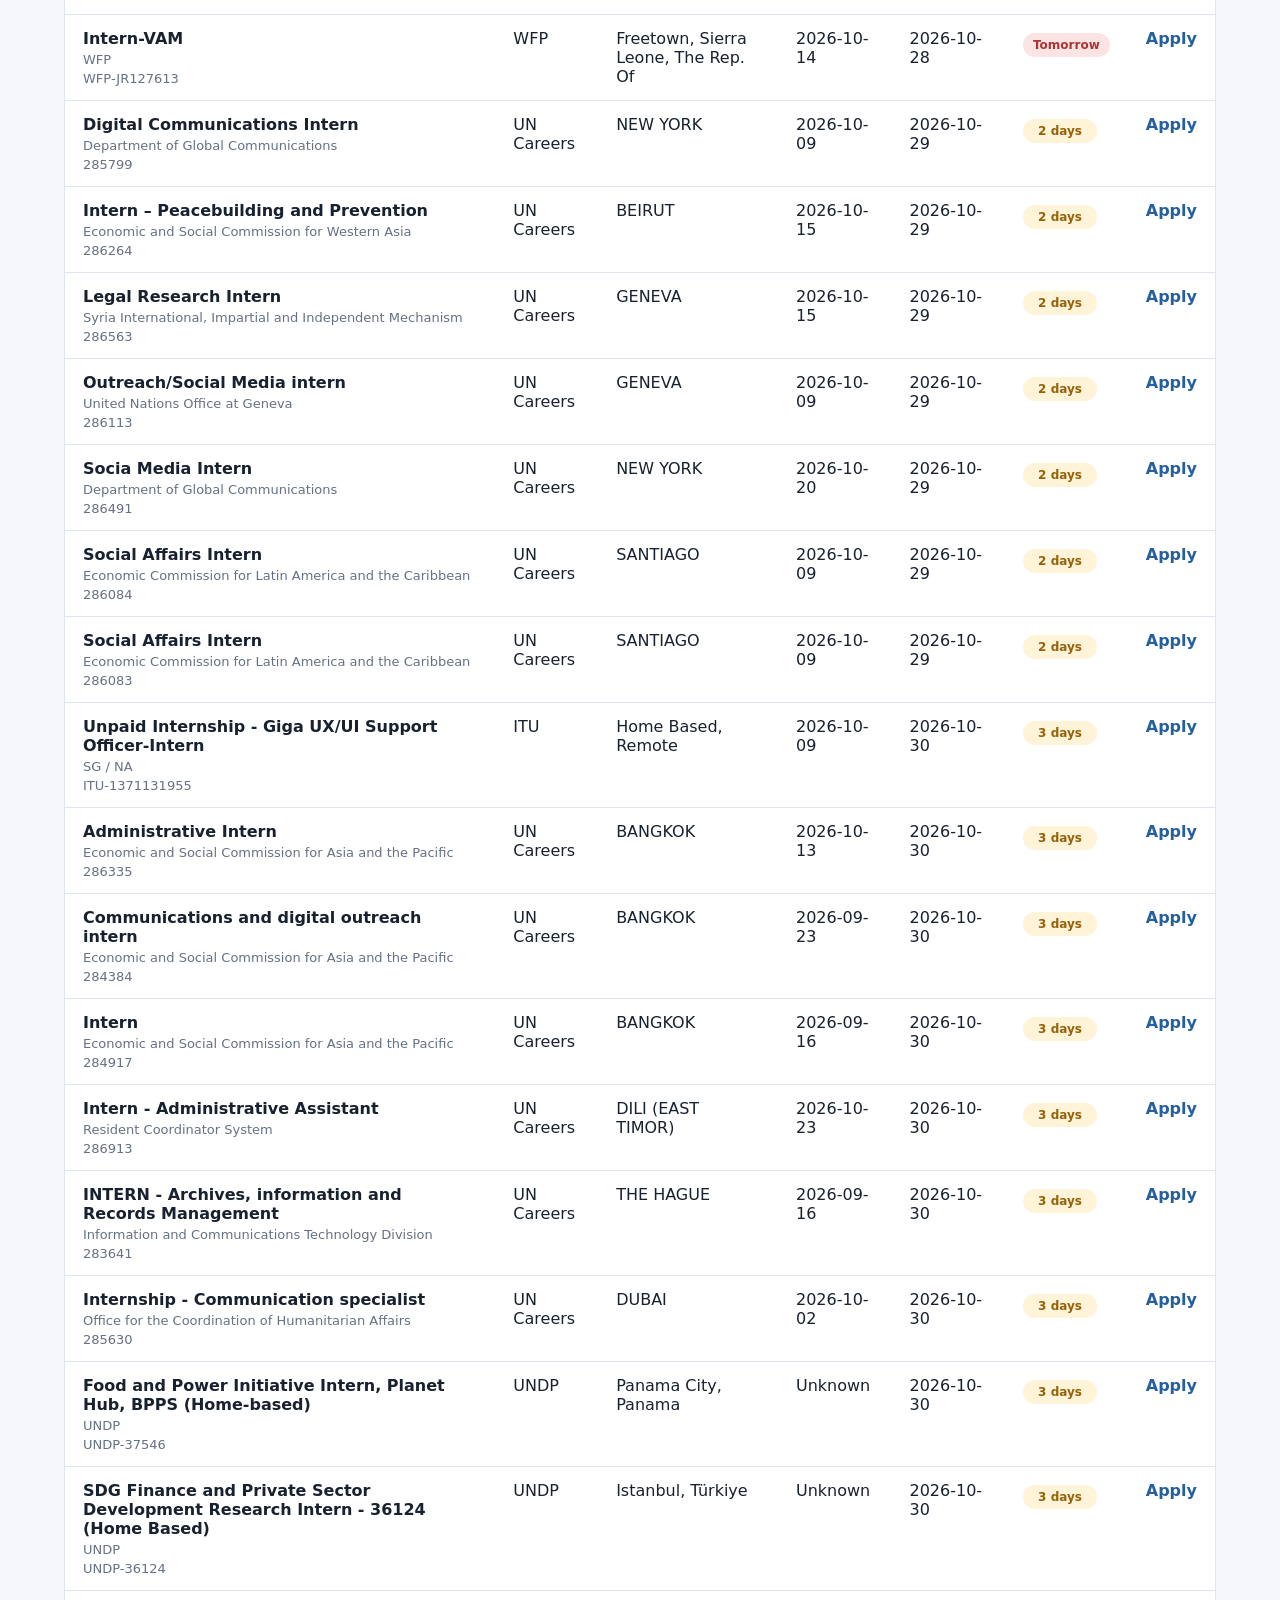
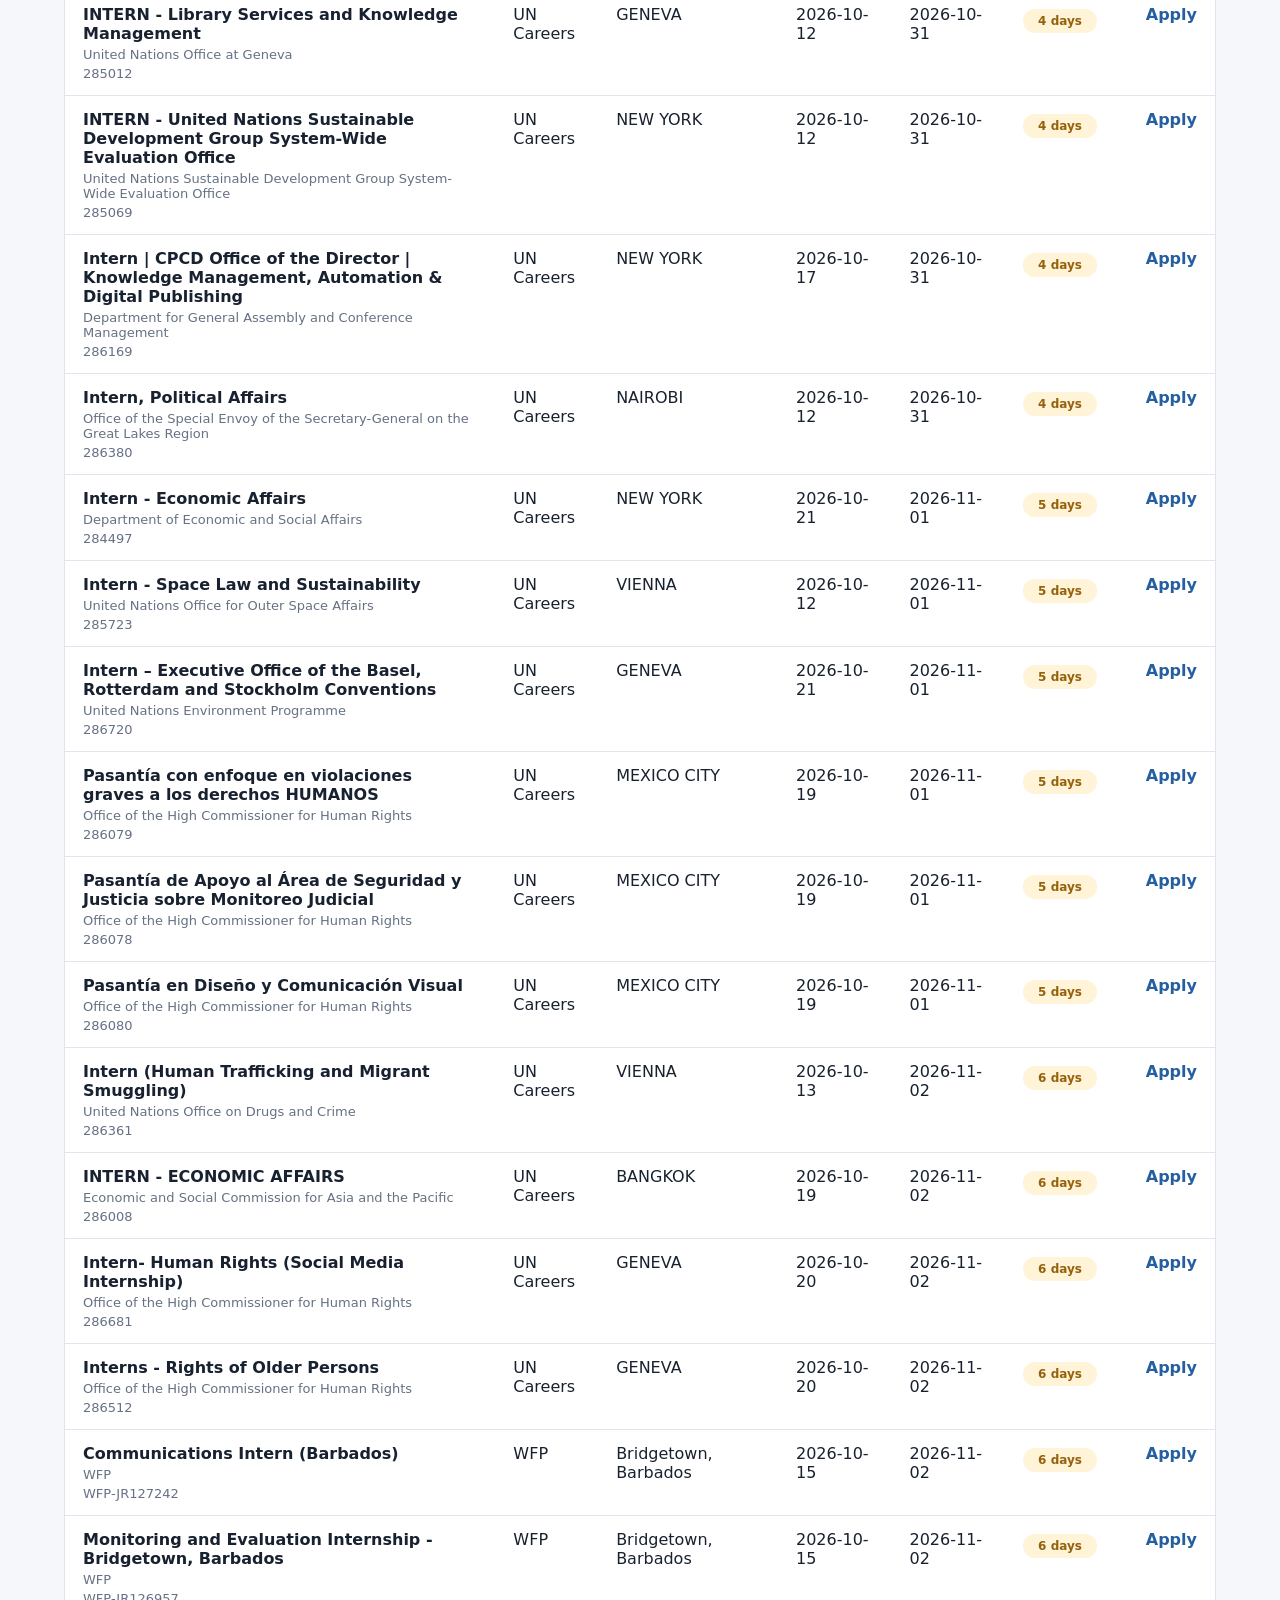
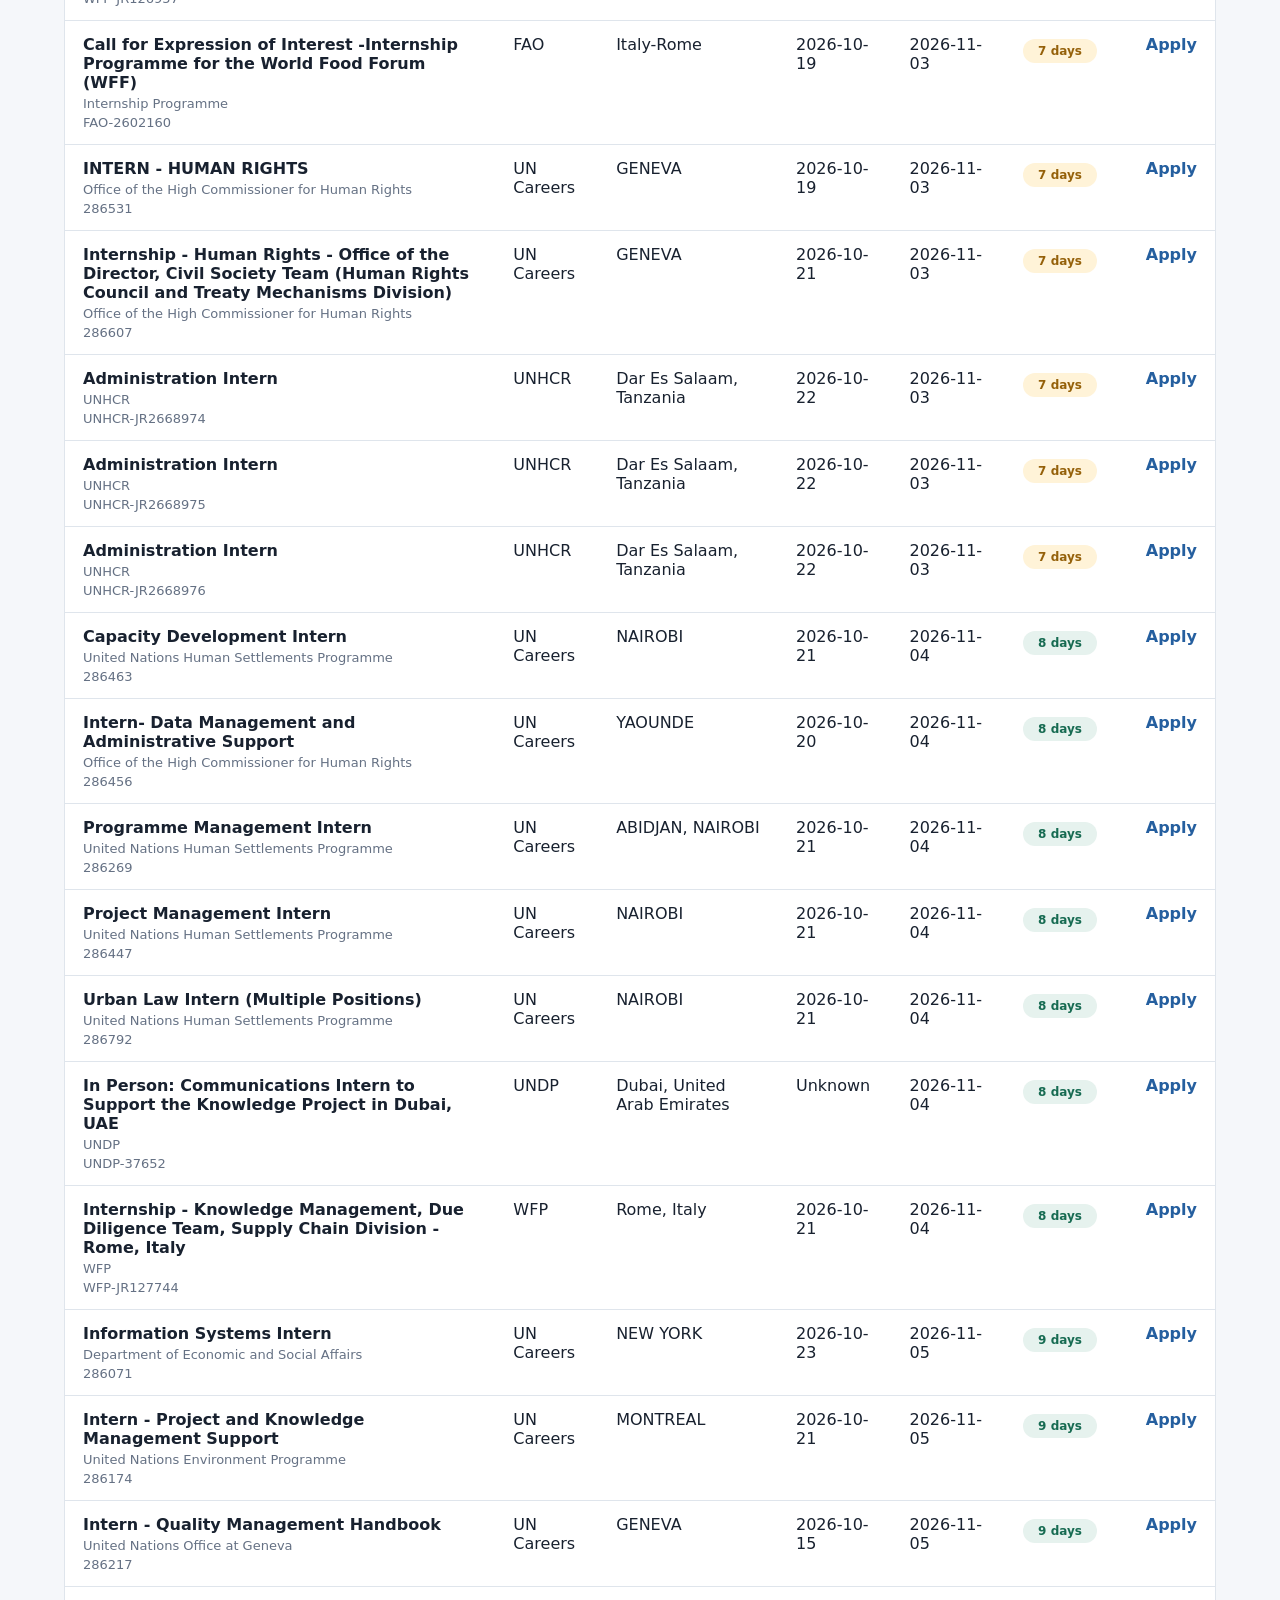
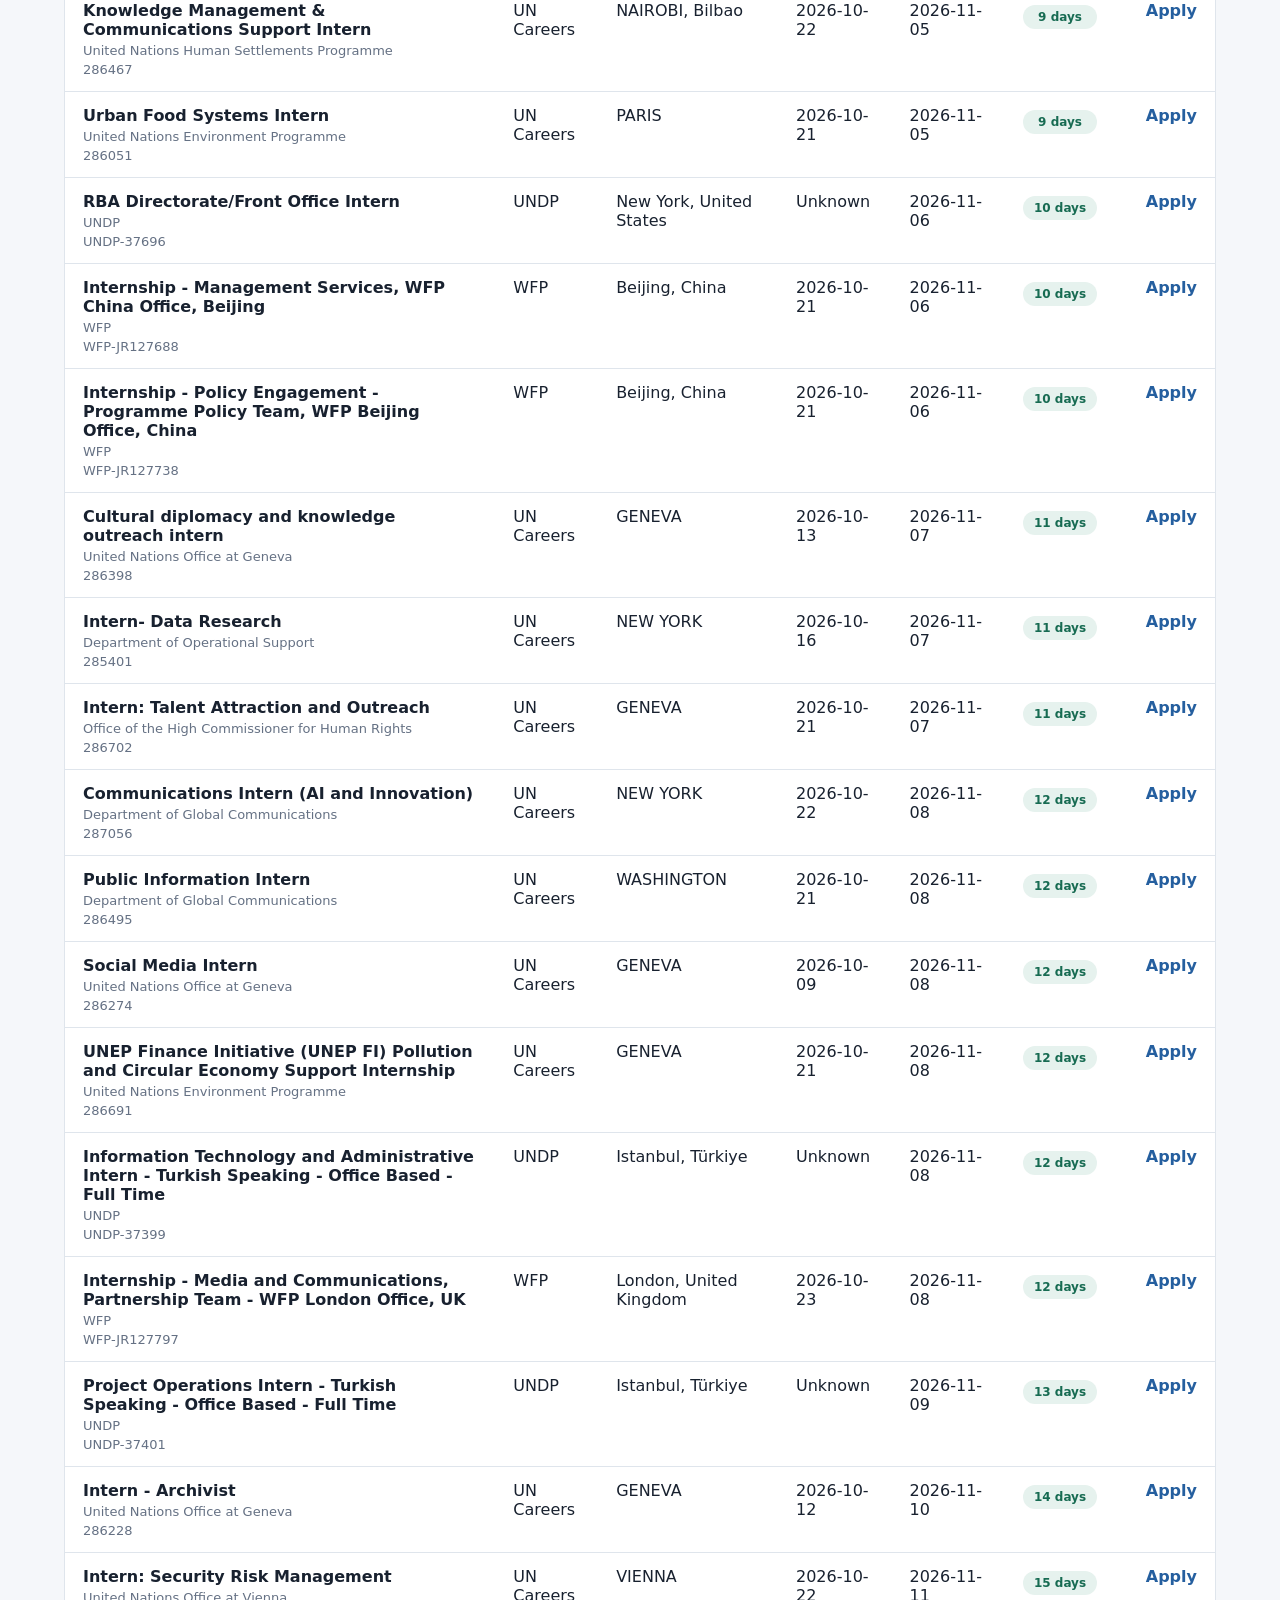
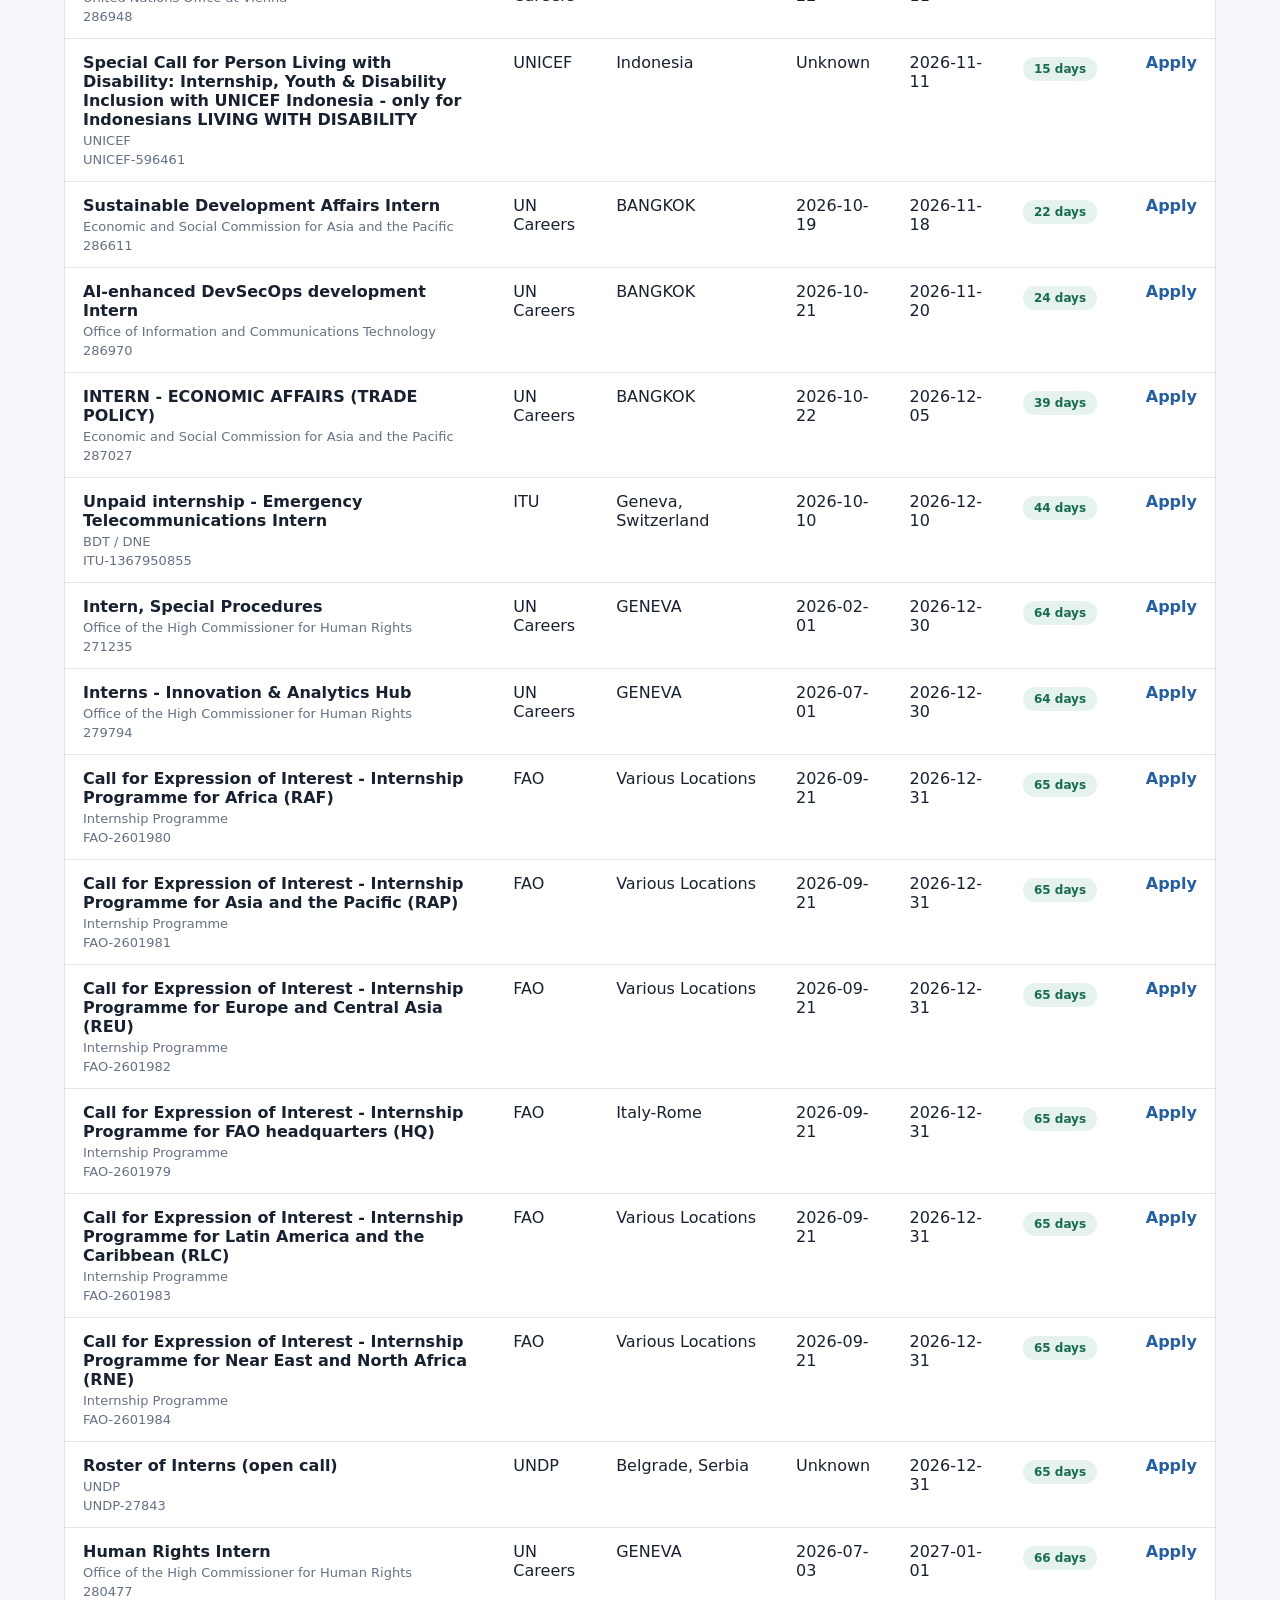
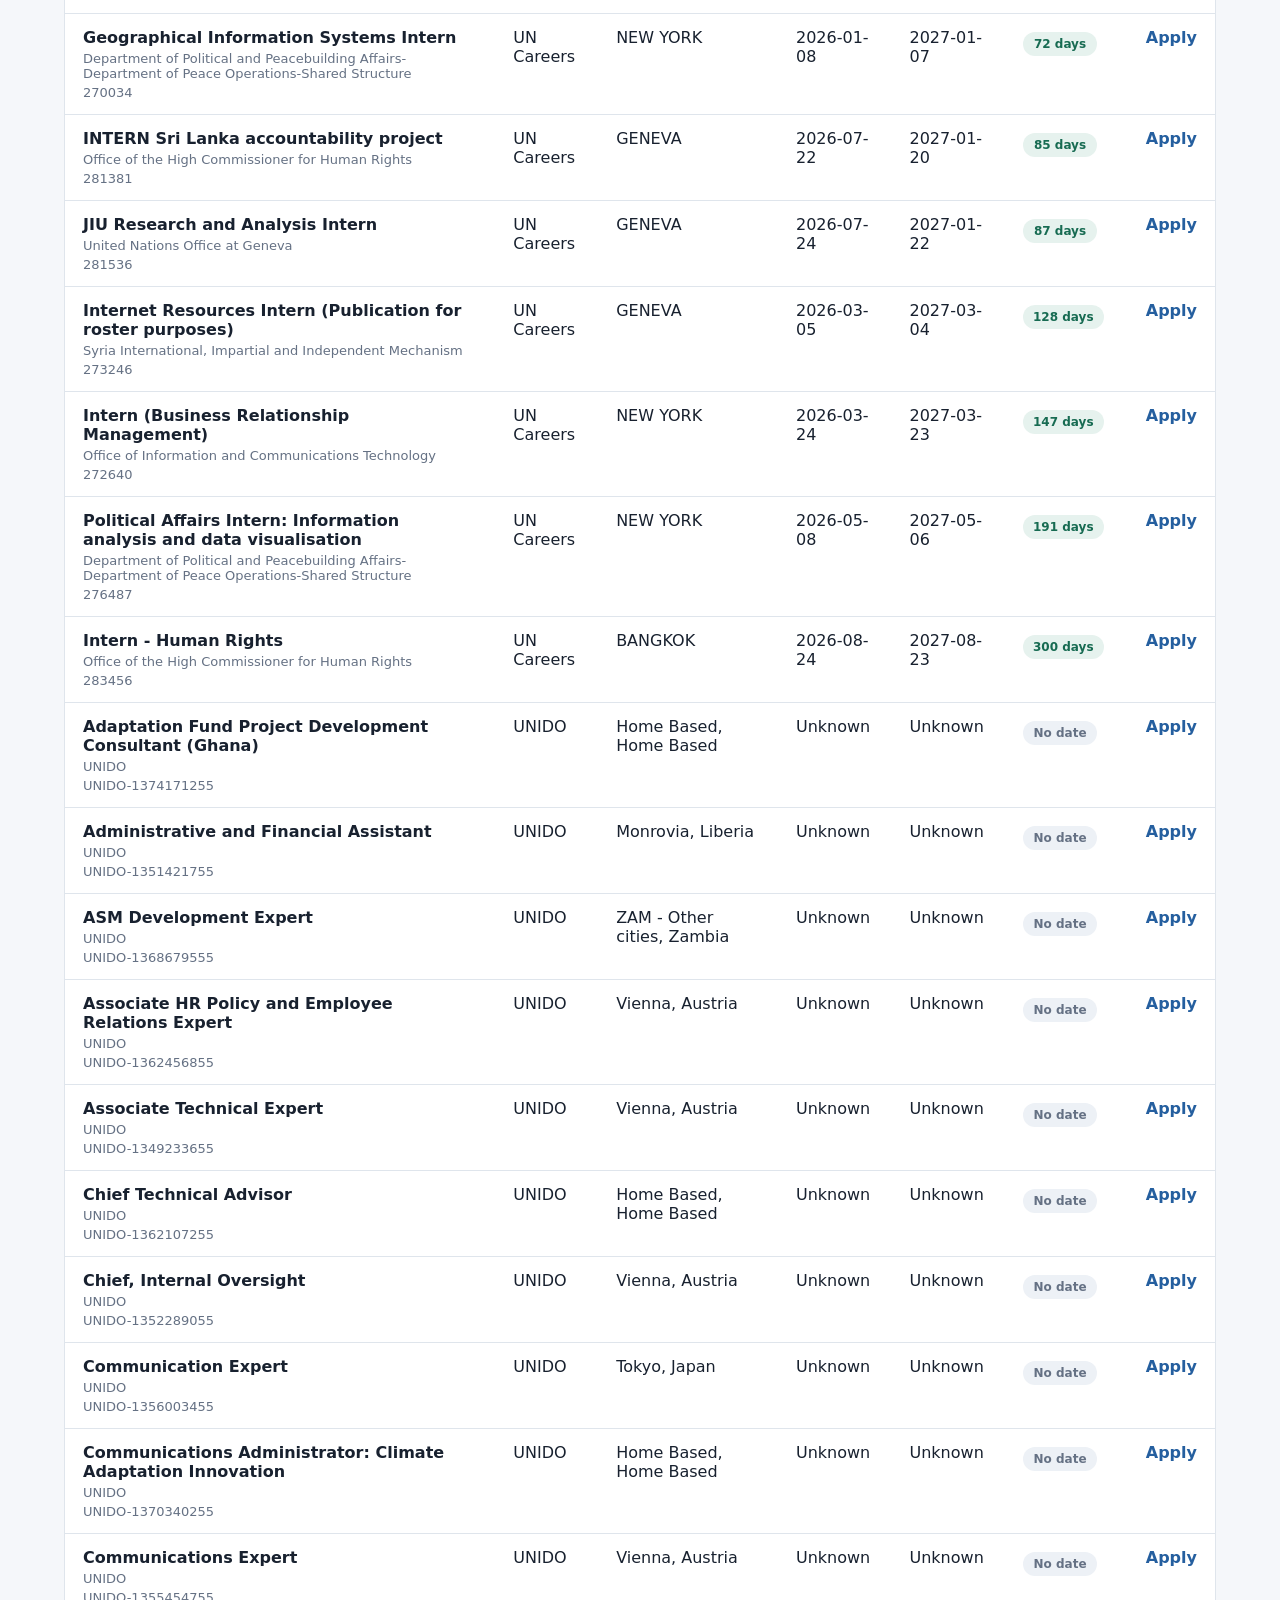
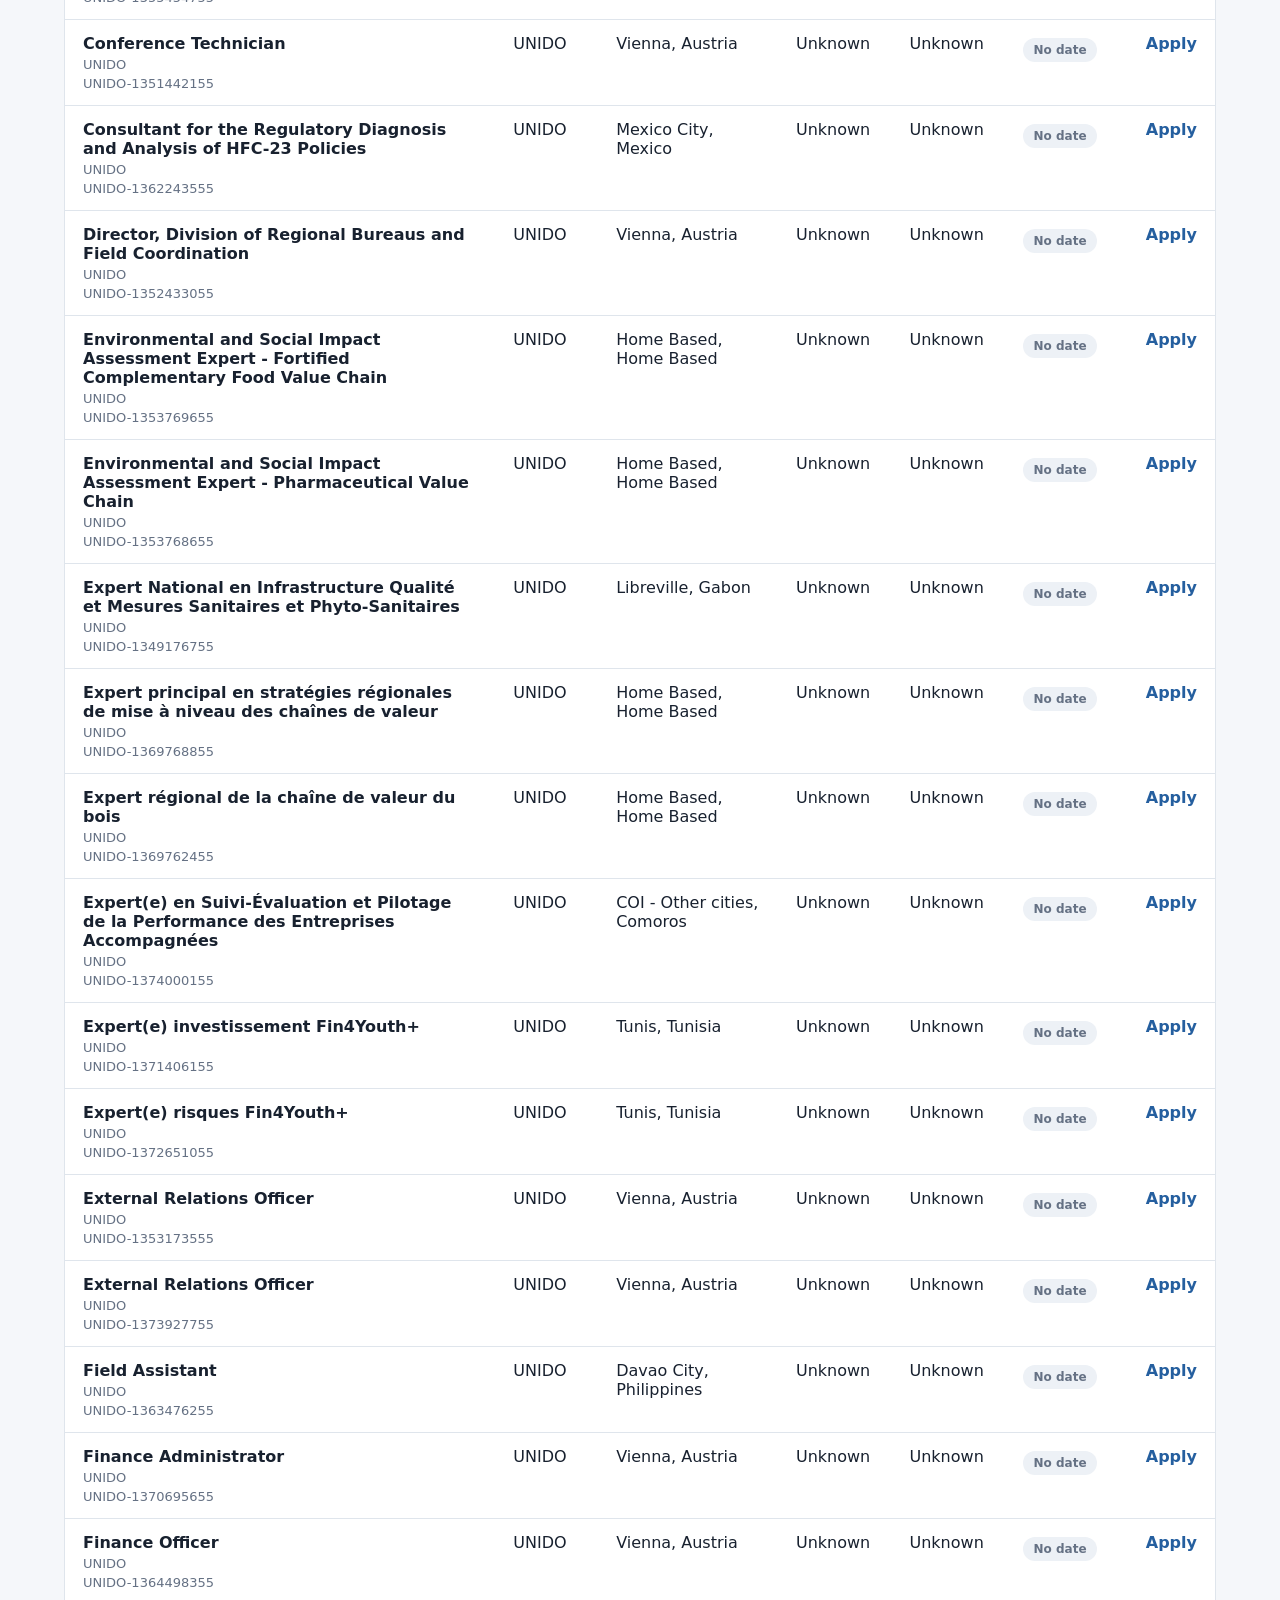
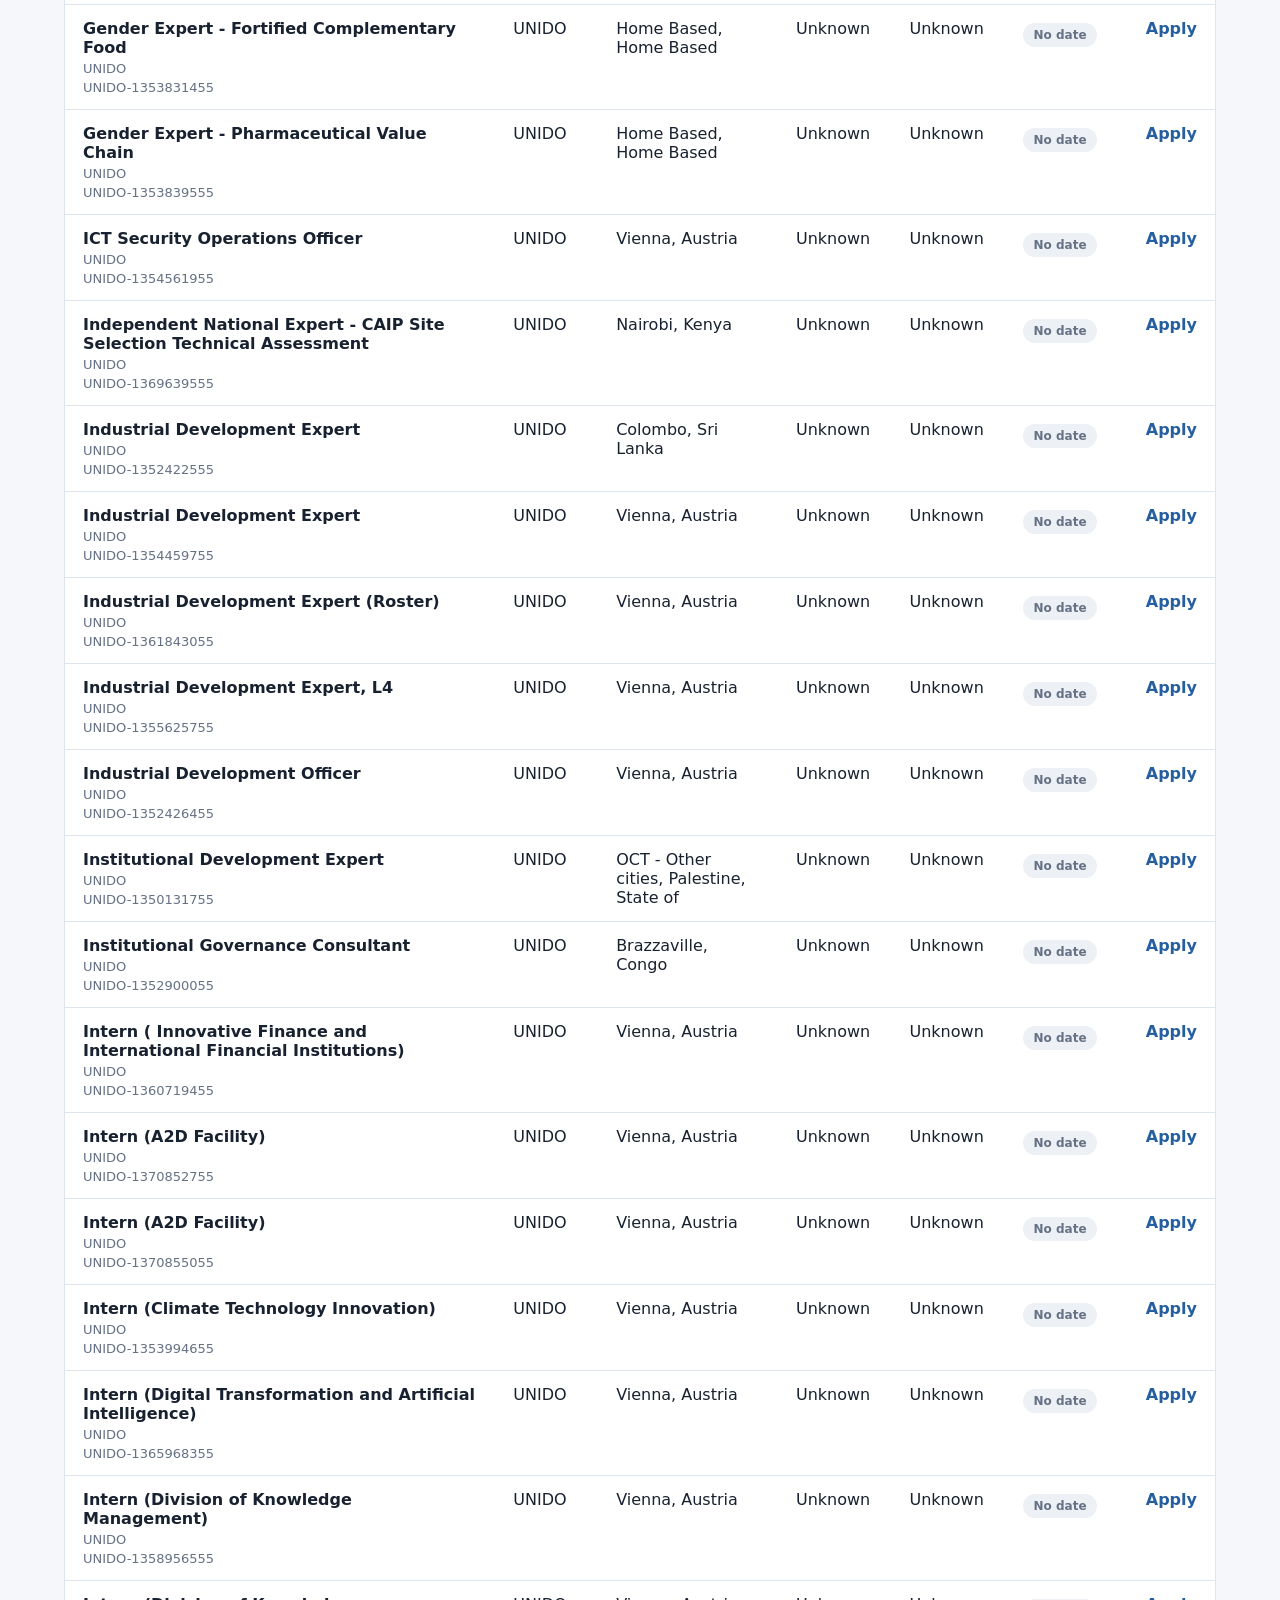
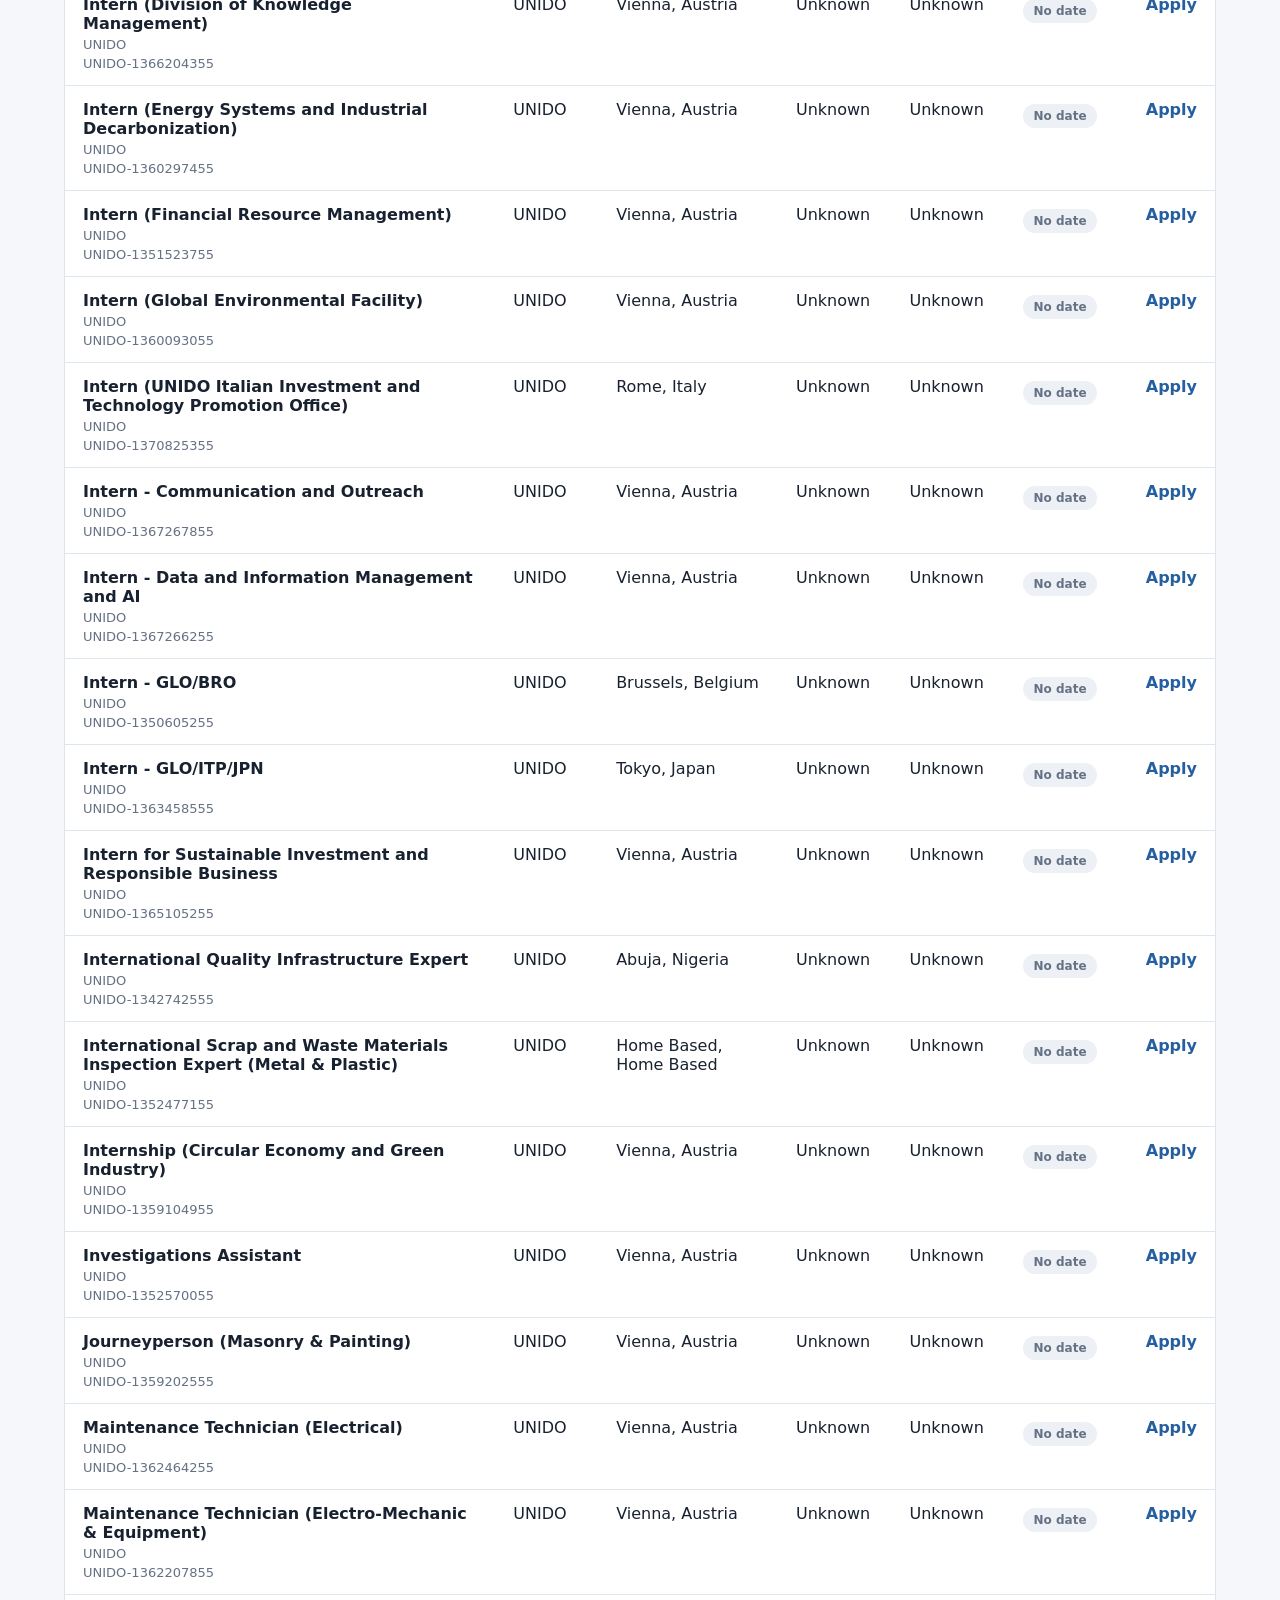
==== commit ef9c5076: "Update dashboard 2026-10-27" ====
--- a/docs/index.html
+++ b/docs/index.html
@@ -29,7 +29,7 @@
         </div>
         <div class="stat">
           <span>Active</span>
-          <strong>228</strong>
+          <strong>224</strong>
         </div>
         <div class="stat">
           <span>Posted today</span>
@@ -37,7 +37,7 @@
         </div>
         <div class="stat urgent">
           <span>Deadline tomorrow</span>
-          <strong>6</strong>
+          <strong>5</strong>
         </div>
         <div class="stat">
           <span>Sources</span>
@@ -91,7 +91,7 @@
         <div class="section-head">
           <div>
             <h2>Openings</h2>
-            <p>228 results shown. Today is 2026-10-26; tomorrow is 2026-10-27.</p>
+            <p>224 results shown. Today is 2026-10-27; tomorrow is 2026-10-28.</p>
           </div>
         </div>
 
@@ -112,86 +112,6 @@
               
                 <tr>
                   <td>
-                    <strong>Information Management for Evaluation Support Intern</strong>
-                    <span>United Nations Human Settlements Programme</span>
-                    <small>284158</small>
-                  </td>
-                  <td>UN Careers</td>
-                  <td>NAIROBI</td>
-                  <td>2026-10-12</td>
-                  <td>2026-10-26</td>
-                  <td>
-                    <span class="pill urgent">
-                      
-                        Today
-                      
-                    </span>
-                  </td>
-                  <td><a class="apply" href="https://careers.un.org/jobSearchDescription/284158?language=en" target="_blank" rel="noreferrer">Apply</a></td>
-                </tr>
-              
-                <tr>
-                  <td>
-                    <strong>Intern</strong>
-                    <span>United Nations Office on Drugs and Crime</span>
-                    <small>286367</small>
-                  </td>
-                  <td>UN Careers</td>
-                  <td>COLOMBO</td>
-                  <td>2026-10-15</td>
-                  <td>2026-10-26</td>
-                  <td>
-                    <span class="pill urgent">
-                      
-                        Today
-                      
-                    </span>
-                  </td>
-                  <td><a class="apply" href="https://careers.un.org/jobSearchDescription/286367?language=en" target="_blank" rel="noreferrer">Apply</a></td>
-                </tr>
-              
-                <tr>
-                  <td>
-                    <strong>INTERN - PUBLIC INFORMATION</strong>
-                    <span>Department of Global Communications</span>
-                    <small>286060</small>
-                  </td>
-                  <td>UN Careers</td>
-                  <td>NEW YORK</td>
-                  <td>2026-10-20</td>
-                  <td>2026-10-26</td>
-                  <td>
-                    <span class="pill urgent">
-                      
-                        Today
-                      
-                    </span>
-                  </td>
-                  <td><a class="apply" href="https://careers.un.org/jobSearchDescription/286060?language=en" target="_blank" rel="noreferrer">Apply</a></td>
-                </tr>
-              
-                <tr>
-                  <td>
-                    <strong>Intern for communications and knowledge management</strong>
-                    <span>United Nations Environment Programme</span>
-                    <small>285359</small>
-                  </td>
-                  <td>UN Careers</td>
-                  <td>PANAMA CITY</td>
-                  <td>2026-09-28</td>
-                  <td>2026-10-26</td>
-                  <td>
-                    <span class="pill urgent">
-                      
-                        Today
-                      
-                    </span>
-                  </td>
-                  <td><a class="apply" href="https://careers.un.org/jobSearchDescription/285359?language=en" target="_blank" rel="noreferrer">Apply</a></td>
-                </tr>
-              
-                <tr>
-                  <td>
                     <strong>INTERN - SOCIAL SCIENCES (GENDER EQUALITY AND WOMEN&#39;S EMPOWERMENT COMMUNICATIONS)</strong>
                     <span>Economic and Social Commission for Asia and the Pacific</span>
                     <small>284741</small>
@@ -203,7 +123,7 @@
                   <td>
                     <span class="pill urgent">
                       
-                        Tomorrow
+                        Today
                       
                     </span>
                   </td>
@@ -223,7 +143,7 @@
                   <td>
                     <span class="pill urgent">
                       
-                        Tomorrow
+                        Today
                       
                     </span>
                   </td>
@@ -243,7 +163,7 @@
                   <td>
                     <span class="pill urgent">
                       
-                        Tomorrow
+                        Today
                       
                     </span>
                   </td>
@@ -263,7 +183,7 @@
                   <td>
                     <span class="pill urgent">
                       
-                        Tomorrow
+                        Today
                       
                     </span>
                   </td>
@@ -283,7 +203,7 @@
                   <td>
                     <span class="pill urgent">
                       
-                        Tomorrow
+                        Today
                       
                     </span>
                   </td>
@@ -303,7 +223,7 @@
                   <td>
                     <span class="pill urgent">
                       
-                        Tomorrow
+                        Today
                       
                     </span>
                   </td>
@@ -321,9 +241,9 @@
                   <td>2026-10-15</td>
                   <td>2026-10-28</td>
                   <td>
-                    <span class="pill soon">
-                      
-                        2 days
+                    <span class="pill urgent">
+                      
+                        Tomorrow
                       
                     </span>
                   </td>
@@ -341,9 +261,9 @@
                   <td>2026-10-02</td>
                   <td>2026-10-28</td>
                   <td>
-                    <span class="pill soon">
-                      
-                        2 days
+                    <span class="pill urgent">
+                      
+                        Tomorrow
                       
                     </span>
                   </td>
@@ -361,9 +281,9 @@
                   <td>2026-10-15</td>
                   <td>2026-10-28</td>
                   <td>
-                    <span class="pill soon">
-                      
-                        2 days
+                    <span class="pill urgent">
+                      
+                        Tomorrow
                       
                     </span>
                   </td>
@@ -381,9 +301,9 @@
                   <td>Unknown</td>
                   <td>2026-10-28</td>
                   <td>
-                    <span class="pill soon">
-                      
-                        2 days
+                    <span class="pill urgent">
+                      
+                        Tomorrow
                       
                     </span>
                   </td>
@@ -401,9 +321,9 @@
                   <td>2026-10-14</td>
                   <td>2026-10-28</td>
                   <td>
-                    <span class="pill soon">
-                      
-                        2 days
+                    <span class="pill urgent">
+                      
+                        Tomorrow
                       
                     </span>
                   </td>
@@ -423,7 +343,7 @@
                   <td>
                     <span class="pill soon">
                       
-                        3 days
+                        2 days
                       
                     </span>
                   </td>
@@ -443,7 +363,7 @@
                   <td>
                     <span class="pill soon">
                       
-                        3 days
+                        2 days
                       
                     </span>
                   </td>
@@ -463,7 +383,7 @@
                   <td>
                     <span class="pill soon">
                       
-                        3 days
+                        2 days
                       
                     </span>
                   </td>
@@ -483,7 +403,7 @@
                   <td>
                     <span class="pill soon">
                       
-                        3 days
+                        2 days
                       
                     </span>
                   </td>
@@ -503,7 +423,7 @@
                   <td>
                     <span class="pill soon">
                       
-                        3 days
+                        2 days
                       
                     </span>
                   </td>
@@ -523,7 +443,7 @@
                   <td>
                     <span class="pill soon">
                       
-                        3 days
+                        2 days
                       
                     </span>
                   </td>
@@ -543,7 +463,7 @@
                   <td>
                     <span class="pill soon">
                       
-                        3 days
+                        2 days
                       
                     </span>
                   </td>
@@ -563,7 +483,7 @@
                   <td>
                     <span class="pill soon">
                       
-                        4 days
+                        3 days
                       
                     </span>
                   </td>
@@ -583,7 +503,7 @@
                   <td>
                     <span class="pill soon">
                       
-                        4 days
+                        3 days
                       
                     </span>
                   </td>
@@ -603,7 +523,7 @@
                   <td>
                     <span class="pill soon">
                       
-                        4 days
+                        3 days
                       
                     </span>
                   </td>
@@ -623,7 +543,7 @@
                   <td>
                     <span class="pill soon">
                       
-                        4 days
+                        3 days
                       
                     </span>
                   </td>
@@ -643,7 +563,7 @@
                   <td>
                     <span class="pill soon">
                       
-                        4 days
+                        3 days
                       
                     </span>
                   </td>
@@ -663,7 +583,7 @@
                   <td>
                     <span class="pill soon">
                       
-                        4 days
+                        3 days
                       
                     </span>
                   </td>
@@ -683,7 +603,7 @@
                   <td>
                     <span class="pill soon">
                       
-                        4 days
+                        3 days
                       
                     </span>
                   </td>
@@ -703,7 +623,7 @@
                   <td>
                     <span class="pill soon">
                       
-                        4 days
+                        3 days
                       
                     </span>
                   </td>
@@ -723,7 +643,7 @@
                   <td>
                     <span class="pill soon">
                       
-                        4 days
+                        3 days
                       
                     </span>
                   </td>
@@ -743,7 +663,7 @@
                   <td>
                     <span class="pill soon">
                       
-                        5 days
+                        4 days
                       
                     </span>
                   </td>
@@ -763,7 +683,7 @@
                   <td>
                     <span class="pill soon">
                       
-                        5 days
+                        4 days
                       
                     </span>
                   </td>
@@ -783,7 +703,7 @@
                   <td>
                     <span class="pill soon">
                       
-                        5 days
+                        4 days
                       
                     </span>
                   </td>
@@ -803,7 +723,7 @@
                   <td>
                     <span class="pill soon">
                       
-                        5 days
+                        4 days
                       
                     </span>
                   </td>
@@ -823,7 +743,7 @@
                   <td>
                     <span class="pill soon">
                       
-                        6 days
+                        5 days
                       
                     </span>
                   </td>
@@ -843,7 +763,7 @@
                   <td>
                     <span class="pill soon">
                       
-                        6 days
+                        5 days
                       
                     </span>
                   </td>
@@ -863,7 +783,7 @@
                   <td>
                     <span class="pill soon">
                       
-                        6 days
+                        5 days
                       
                     </span>
                   </td>
@@ -883,7 +803,7 @@
                   <td>
                     <span class="pill soon">
                       
-                        6 days
+                        5 days
                       
                     </span>
                   </td>
@@ -903,7 +823,7 @@
                   <td>
                     <span class="pill soon">
                       
-                        6 days
+                        5 days
                       
                     </span>
                   </td>
@@ -923,7 +843,7 @@
                   <td>
                     <span class="pill soon">
                       
-                        6 days
+                        5 days
                       
                     </span>
                   </td>
@@ -943,7 +863,7 @@
                   <td>
                     <span class="pill soon">
                       
-                        7 days
+                        6 days
                       
                     </span>
                   </td>
@@ -963,7 +883,7 @@
                   <td>
                     <span class="pill soon">
                       
-                        7 days
+                        6 days
                       
                     </span>
                   </td>
@@ -983,7 +903,7 @@
                   <td>
                     <span class="pill soon">
                       
-                        7 days
+                        6 days
                       
                     </span>
                   </td>
@@ -1003,7 +923,7 @@
                   <td>
                     <span class="pill soon">
                       
-                        7 days
+                        6 days
                       
                     </span>
                   </td>
@@ -1023,7 +943,7 @@
                   <td>
                     <span class="pill soon">
                       
-                        7 days
+                        6 days
                       
                     </span>
                   </td>
@@ -1043,7 +963,7 @@
                   <td>
                     <span class="pill soon">
                       
-                        7 days
+                        6 days
                       
                     </span>
                   </td>
@@ -1061,9 +981,9 @@
                   <td>2026-10-19</td>
                   <td>2026-11-03</td>
                   <td>
-                    <span class="pill open">
-                      
-                        8 days
+                    <span class="pill soon">
+                      
+                        7 days
                       
                     </span>
                   </td>
@@ -1081,9 +1001,9 @@
                   <td>2026-10-19</td>
                   <td>2026-11-03</td>
                   <td>
-                    <span class="pill open">
-                      
-                        8 days
+                    <span class="pill soon">
+                      
+                        7 days
                       
                     </span>
                   </td>
@@ -1101,9 +1021,9 @@
                   <td>2026-10-21</td>
                   <td>2026-11-03</td>
                   <td>
-                    <span class="pill open">
-                      
-                        8 days
+                    <span class="pill soon">
+                      
+                        7 days
                       
                     </span>
                   </td>
@@ -1121,9 +1041,9 @@
                   <td>2026-10-22</td>
                   <td>2026-11-03</td>
                   <td>
-                    <span class="pill open">
-                      
-                        8 days
+                    <span class="pill soon">
+                      
+                        7 days
                       
                     </span>
                   </td>
@@ -1141,9 +1061,9 @@
                   <td>2026-10-22</td>
                   <td>2026-11-03</td>
                   <td>
-                    <span class="pill open">
-                      
-                        8 days
+                    <span class="pill soon">
+                      
+                        7 days
                       
                     </span>
                   </td>
@@ -1161,9 +1081,9 @@
                   <td>2026-10-22</td>
                   <td>2026-11-03</td>
                   <td>
-                    <span class="pill open">
-                      
-                        8 days
+                    <span class="pill soon">
+                      
+                        7 days
                       
                     </span>
                   </td>
@@ -1183,7 +1103,7 @@
                   <td>
                     <span class="pill open">
                       
-                        9 days
+                        8 days
                       
                     </span>
                   </td>
@@ -1203,7 +1123,7 @@
                   <td>
                     <span class="pill open">
                       
-                        9 days
+                        8 days
                       
                     </span>
                   </td>
@@ -1223,7 +1143,7 @@
                   <td>
                     <span class="pill open">
                       
-                        9 days
+                        8 days
                       
                     </span>
                   </td>
@@ -1243,7 +1163,7 @@
                   <td>
                     <span class="pill open">
                       
-                        9 days
+                        8 days
                       
                     </span>
                   </td>
@@ -1263,7 +1183,7 @@
                   <td>
                     <span class="pill open">
                       
-                        9 days
+                        8 days
                       
                     </span>
                   </td>
@@ -1283,7 +1203,7 @@
                   <td>
                     <span class="pill open">
                       
-                        9 days
+                        8 days
                       
                     </span>
                   </td>
@@ -1303,7 +1223,7 @@
                   <td>
                     <span class="pill open">
                       
-                        9 days
+                        8 days
                       
                     </span>
                   </td>
@@ -1323,7 +1243,7 @@
                   <td>
                     <span class="pill open">
                       
-                        10 days
+                        9 days
                       
                     </span>
                   </td>
@@ -1343,7 +1263,7 @@
                   <td>
                     <span class="pill open">
                       
-                        10 days
+                        9 days
                       
                     </span>
                   </td>
@@ -1363,7 +1283,7 @@
                   <td>
                     <span class="pill open">
                       
-                        10 days
+                        9 days
                       
                     </span>
                   </td>
@@ -1383,7 +1303,7 @@
                   <td>
                     <span class="pill open">
                       
-                        10 days
+                        9 days
                       
                     </span>
                   </td>
@@ -1403,7 +1323,7 @@
                   <td>
                     <span class="pill open">
                       
-                        10 days
+                        9 days
                       
                     </span>
                   </td>
@@ -1423,7 +1343,7 @@
                   <td>
                     <span class="pill open">
                       
-                        11 days
+                        10 days
                       
                     </span>
                   </td>
@@ -1443,7 +1363,7 @@
                   <td>
                     <span class="pill open">
                       
-                        11 days
+                        10 days
                       
                     </span>
                   </td>
@@ -1463,7 +1383,7 @@
                   <td>
                     <span class="pill open">
                       
-                        11 days
+                        10 days
                       
                     </span>
                   </td>
@@ -1483,7 +1403,7 @@
                   <td>
                     <span class="pill open">
                       
-                        12 days
+                        11 days
                       
                     </span>
                   </td>
@@ -1503,7 +1423,7 @@
                   <td>
                     <span class="pill open">
                       
-                        12 days
+                        11 days
                       
                     </span>
                   </td>
@@ -1523,7 +1443,7 @@
                   <td>
                     <span class="pill open">
                       
-                        12 days
+                        11 days
                       
                     </span>
                   </td>
@@ -1543,7 +1463,7 @@
                   <td>
                     <span class="pill open">
                       
-                        13 days
+                        12 days
                       
                     </span>
                   </td>
@@ -1563,7 +1483,7 @@
                   <td>
                     <span class="pill open">
                       
-                        13 days
+                        12 days
                       
                     </span>
                   </td>
@@ -1583,7 +1503,7 @@
                   <td>
                     <span class="pill open">
                       
-                        13 days
+                        12 days
                       
                     </span>
                   </td>
@@ -1603,7 +1523,7 @@
                   <td>
                     <span class="pill open">
                       
-                        13 days
+                        12 days
                       
                     </span>
                   </td>
@@ -1623,7 +1543,7 @@
                   <td>
                     <span class="pill open">
                       
-                        13 days
+                        12 days
                       
                     </span>
                   </td>
@@ -1643,7 +1563,7 @@
                   <td>
                     <span class="pill open">
                       
-                        13 days
+                        12 days
                       
                     </span>
                   </td>
@@ -1663,7 +1583,7 @@
                   <td>
                     <span class="pill open">
                       
-                        14 days
+                        13 days
                       
                     </span>
                   </td>
@@ -1683,7 +1603,7 @@
                   <td>
                     <span class="pill open">
                       
-                        15 days
+                        14 days
                       
                     </span>
                   </td>
@@ -1703,7 +1623,7 @@
                   <td>
                     <span class="pill open">
                       
-                        16 days
+                        15 days
                       
                     </span>
                   </td>
@@ -1723,7 +1643,7 @@
                   <td>
                     <span class="pill open">
                       
-                        16 days
+                        15 days
                       
                     </span>
                   </td>
@@ -1743,7 +1663,7 @@
                   <td>
                     <span class="pill open">
                       
-                        23 days
+                        22 days
                       
                     </span>
                   </td>
@@ -1763,7 +1683,7 @@
                   <td>
                     <span class="pill open">
                       
-                        25 days
+                        24 days
                       
                     </span>
                   </td>
@@ -1783,7 +1703,7 @@
                   <td>
                     <span class="pill open">
                       
-                        40 days
+                        39 days
                       
                     </span>
                   </td>
@@ -1803,7 +1723,7 @@
                   <td>
                     <span class="pill open">
                       
-                        45 days
+                        44 days
                       
                     </span>
                   </td>
@@ -1823,7 +1743,7 @@
                   <td>
                     <span class="pill open">
                       
-                        65 days
+                        64 days
                       
                     </span>
                   </td>
@@ -1843,7 +1763,7 @@
                   <td>
                     <span class="pill open">
                       
-                        65 days
+                        64 days
                       
                     </span>
                   </td>
@@ -1863,7 +1783,7 @@
                   <td>
                     <span class="pill open">
                       
-                        66 days
+                        65 days
                       
                     </span>
                   </td>
@@ -1883,7 +1803,7 @@
                   <td>
                     <span class="pill open">
                       
-                        66 days
+                        65 days
                       
                     </span>
                   </td>
@@ -1903,7 +1823,7 @@
                   <td>
                     <span class="pill open">
                       
-                        66 days
+                        65 days
                       
                     </span>
                   </td>
@@ -1923,7 +1843,7 @@
                   <td>
                     <span class="pill open">
                       
-                        66 days
+                        65 days
                       
                     </span>
                   </td>
@@ -1943,7 +1863,7 @@
                   <td>
                     <span class="pill open">
                       
-                        66 days
+                        65 days
                       
                     </span>
                   </td>
@@ -1963,7 +1883,7 @@
                   <td>
                     <span class="pill open">
                       
-                        66 days
+                        65 days
                       
                     </span>
                   </td>
@@ -1983,7 +1903,7 @@
                   <td>
                     <span class="pill open">
                       
-                        66 days
+                        65 days
                       
                     </span>
                   </td>
@@ -2003,7 +1923,7 @@
                   <td>
                     <span class="pill open">
                       
-                        67 days
+                        66 days
                       
                     </span>
                   </td>
@@ -2023,7 +1943,7 @@
                   <td>
                     <span class="pill open">
                       
-                        73 days
+                        72 days
                       
                     </span>
                   </td>
@@ -2043,7 +1963,7 @@
                   <td>
                     <span class="pill open">
                       
-                        86 days
+                        85 days
                       
                     </span>
                   </td>
@@ -2063,7 +1983,7 @@
                   <td>
                     <span class="pill open">
                       
-                        88 days
+                        87 days
                       
                     </span>
                   </td>
@@ -2083,7 +2003,7 @@
                   <td>
                     <span class="pill open">
                       
-                        129 days
+                        128 days
                       
                     </span>
                   </td>
@@ -2103,7 +2023,7 @@
                   <td>
                     <span class="pill open">
                       
-                        148 days
+                        147 days
                       
                     </span>
                   </td>
@@ -2123,7 +2043,7 @@
                   <td>
                     <span class="pill open">
                       
-                        192 days
+                        191 days
                       
                     </span>
                   </td>
@@ -2143,7 +2063,7 @@
                   <td>
                     <span class="pill open">
                       
-                        301 days
+                        300 days
                       
                     </span>
                   </td>
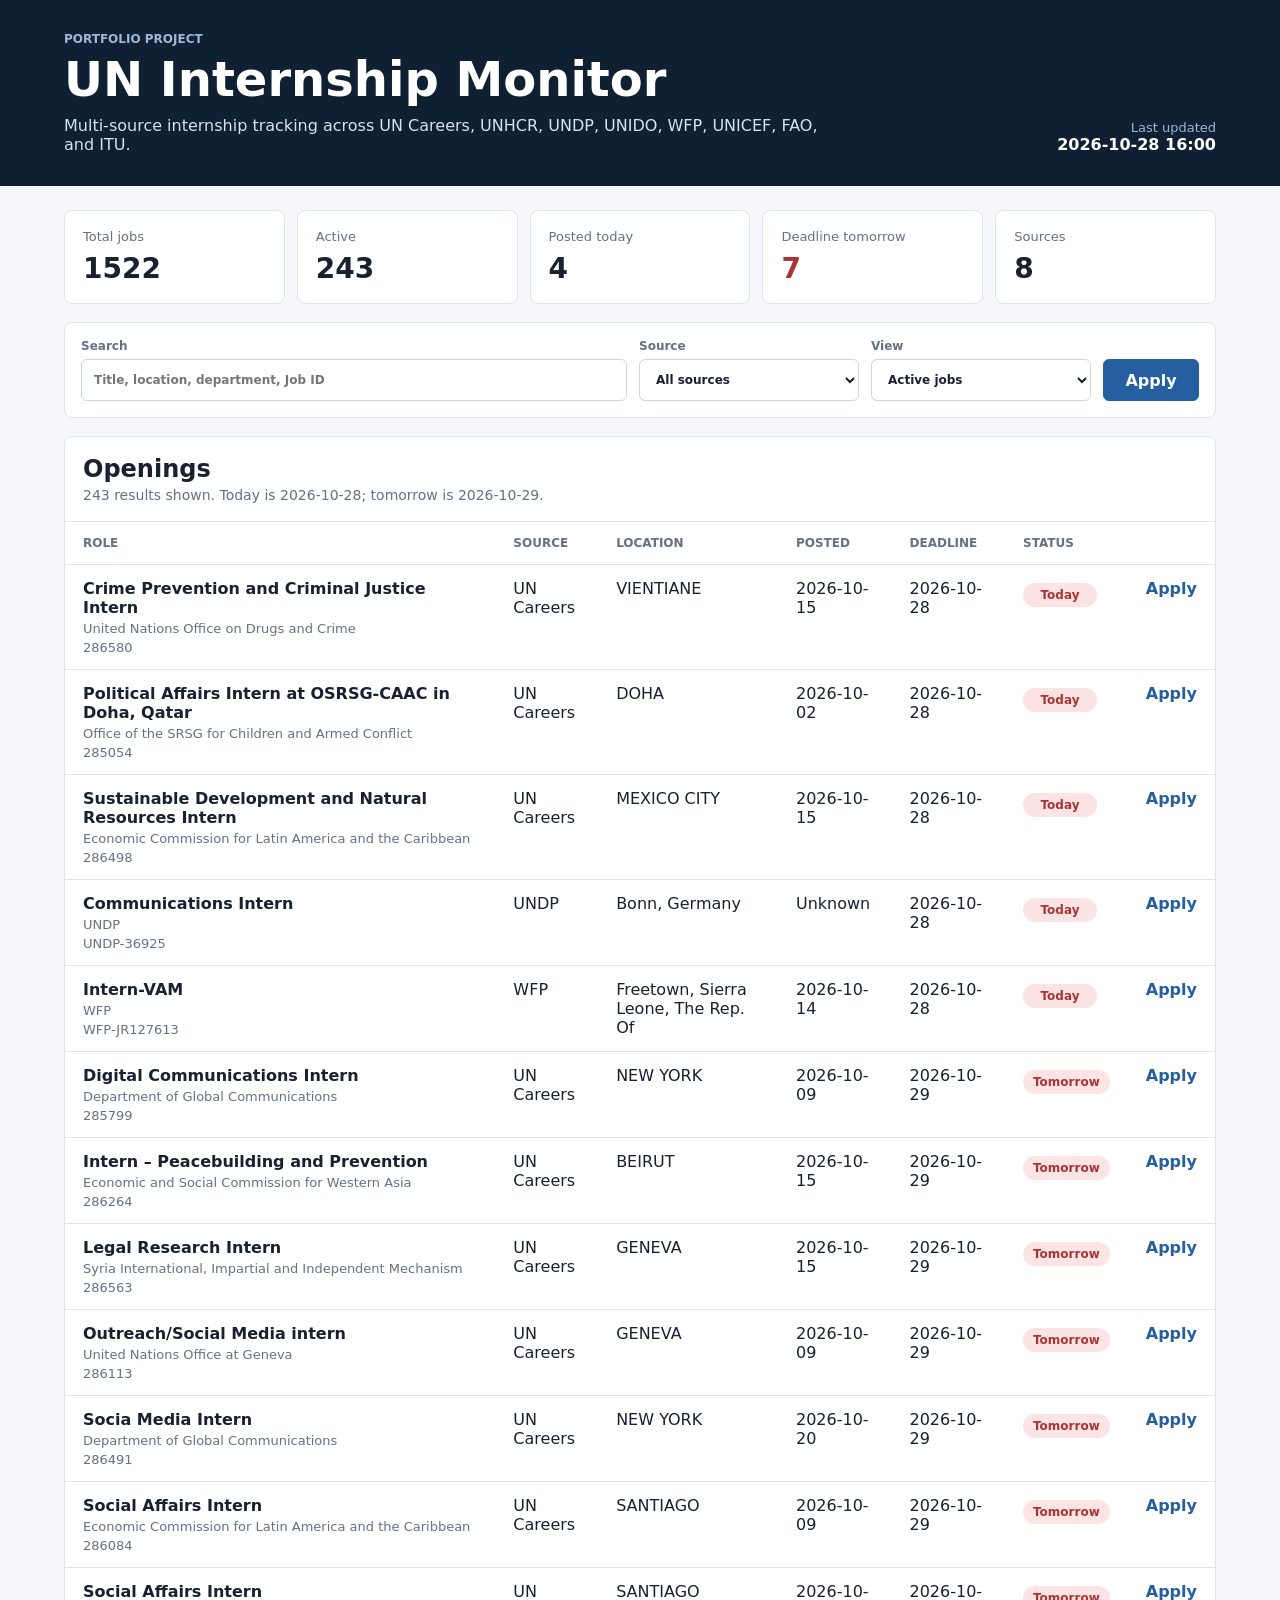
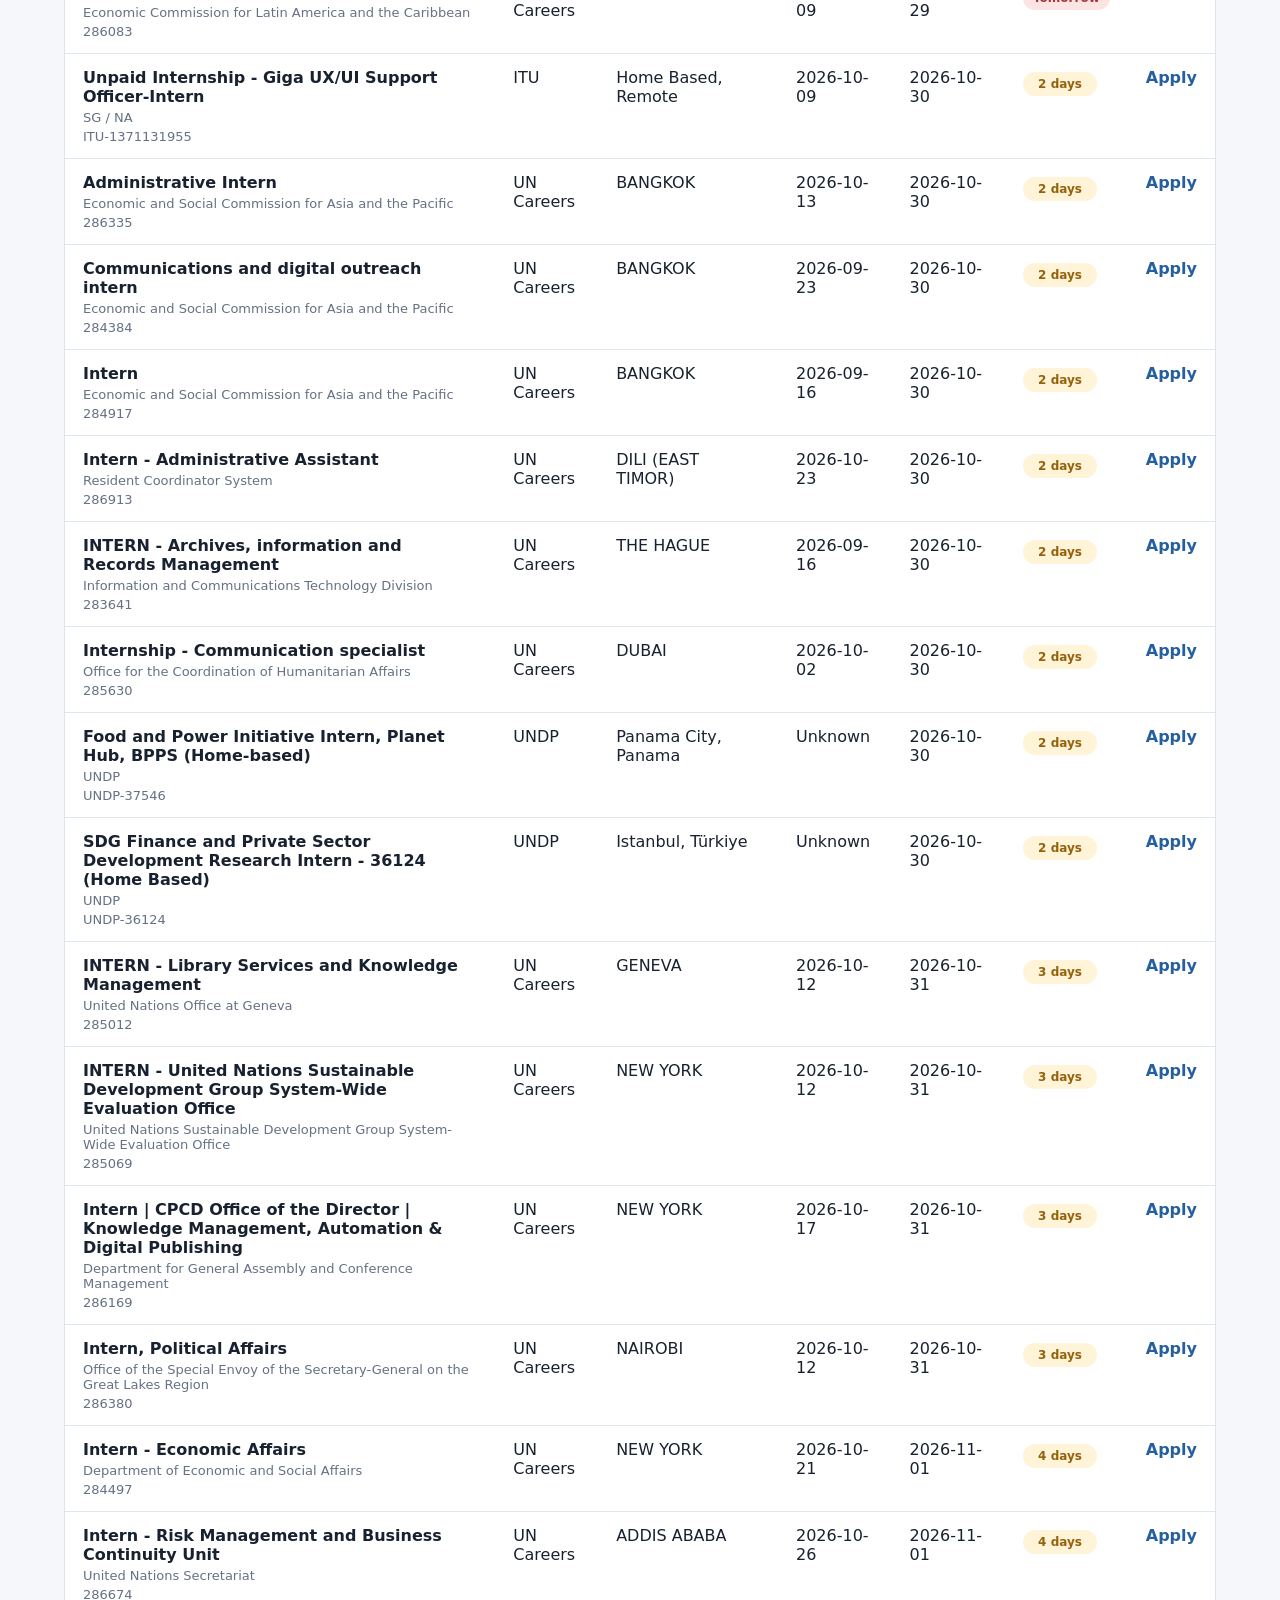
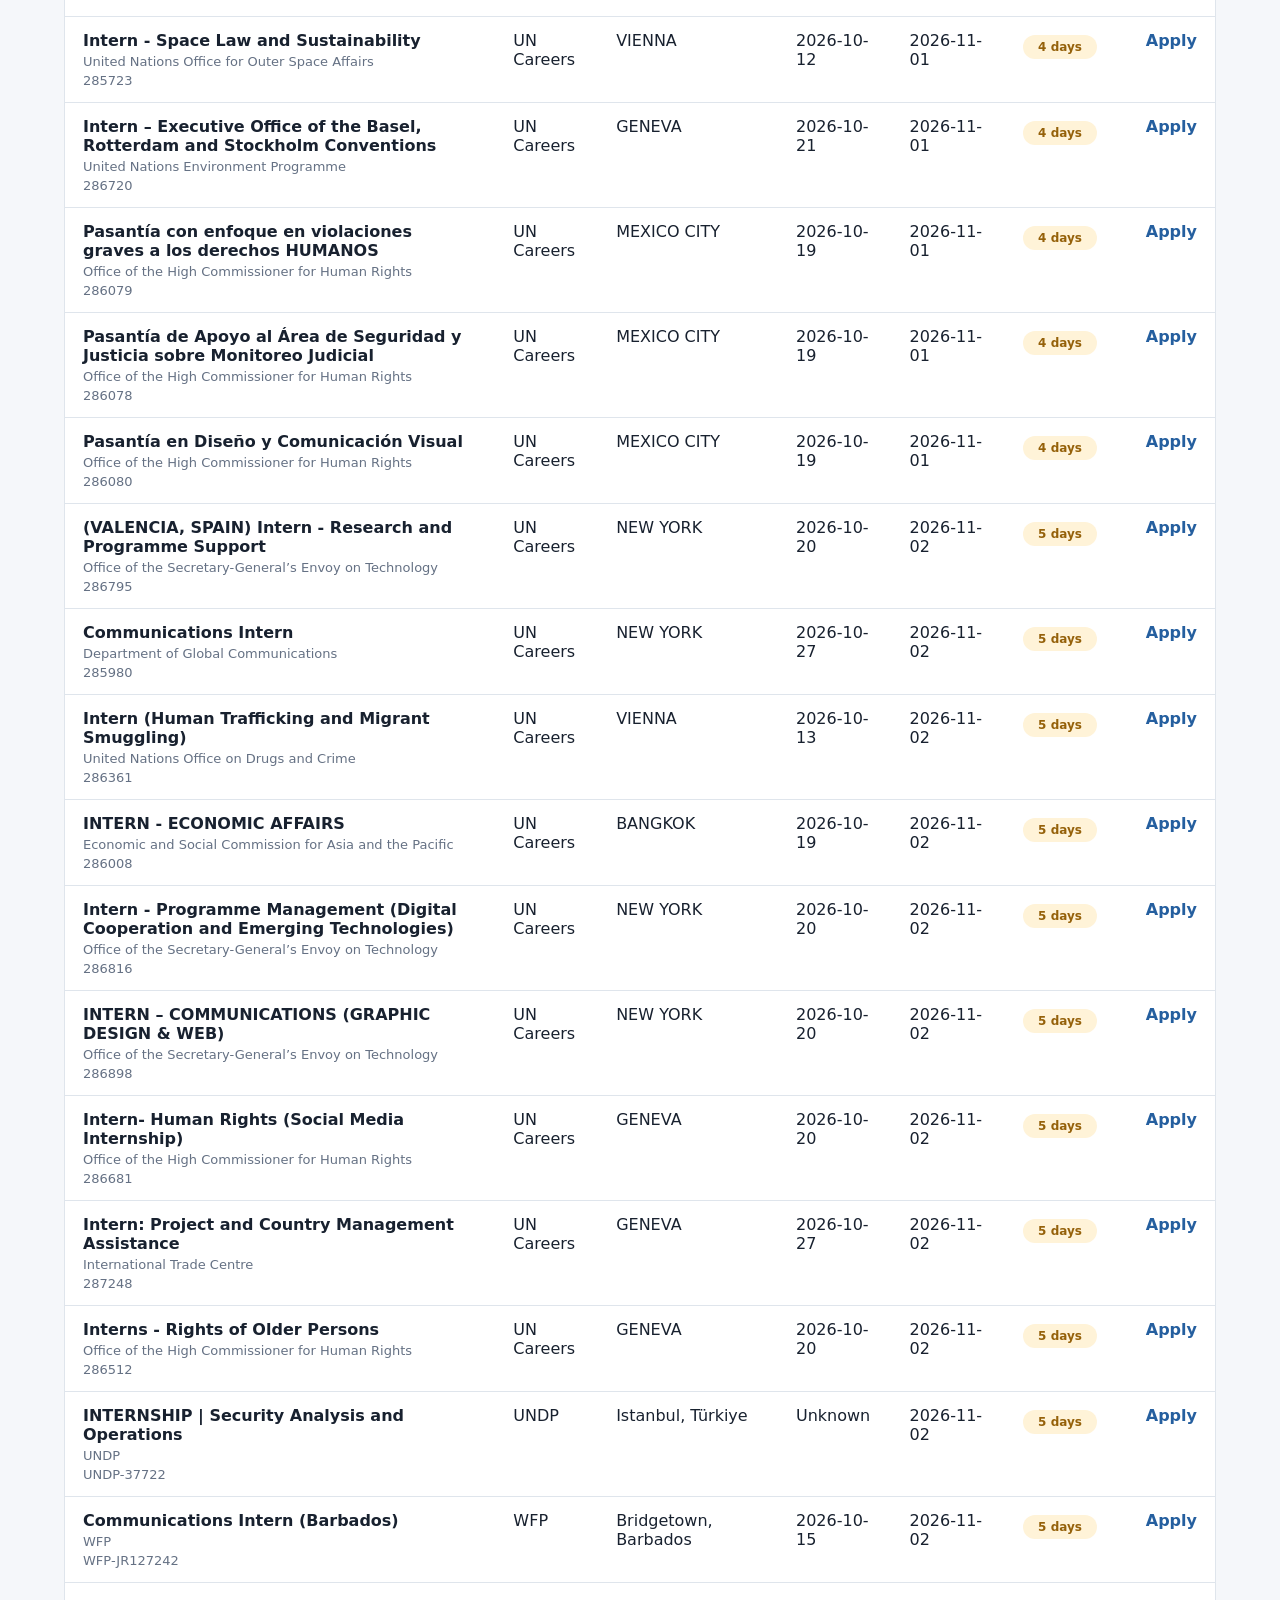
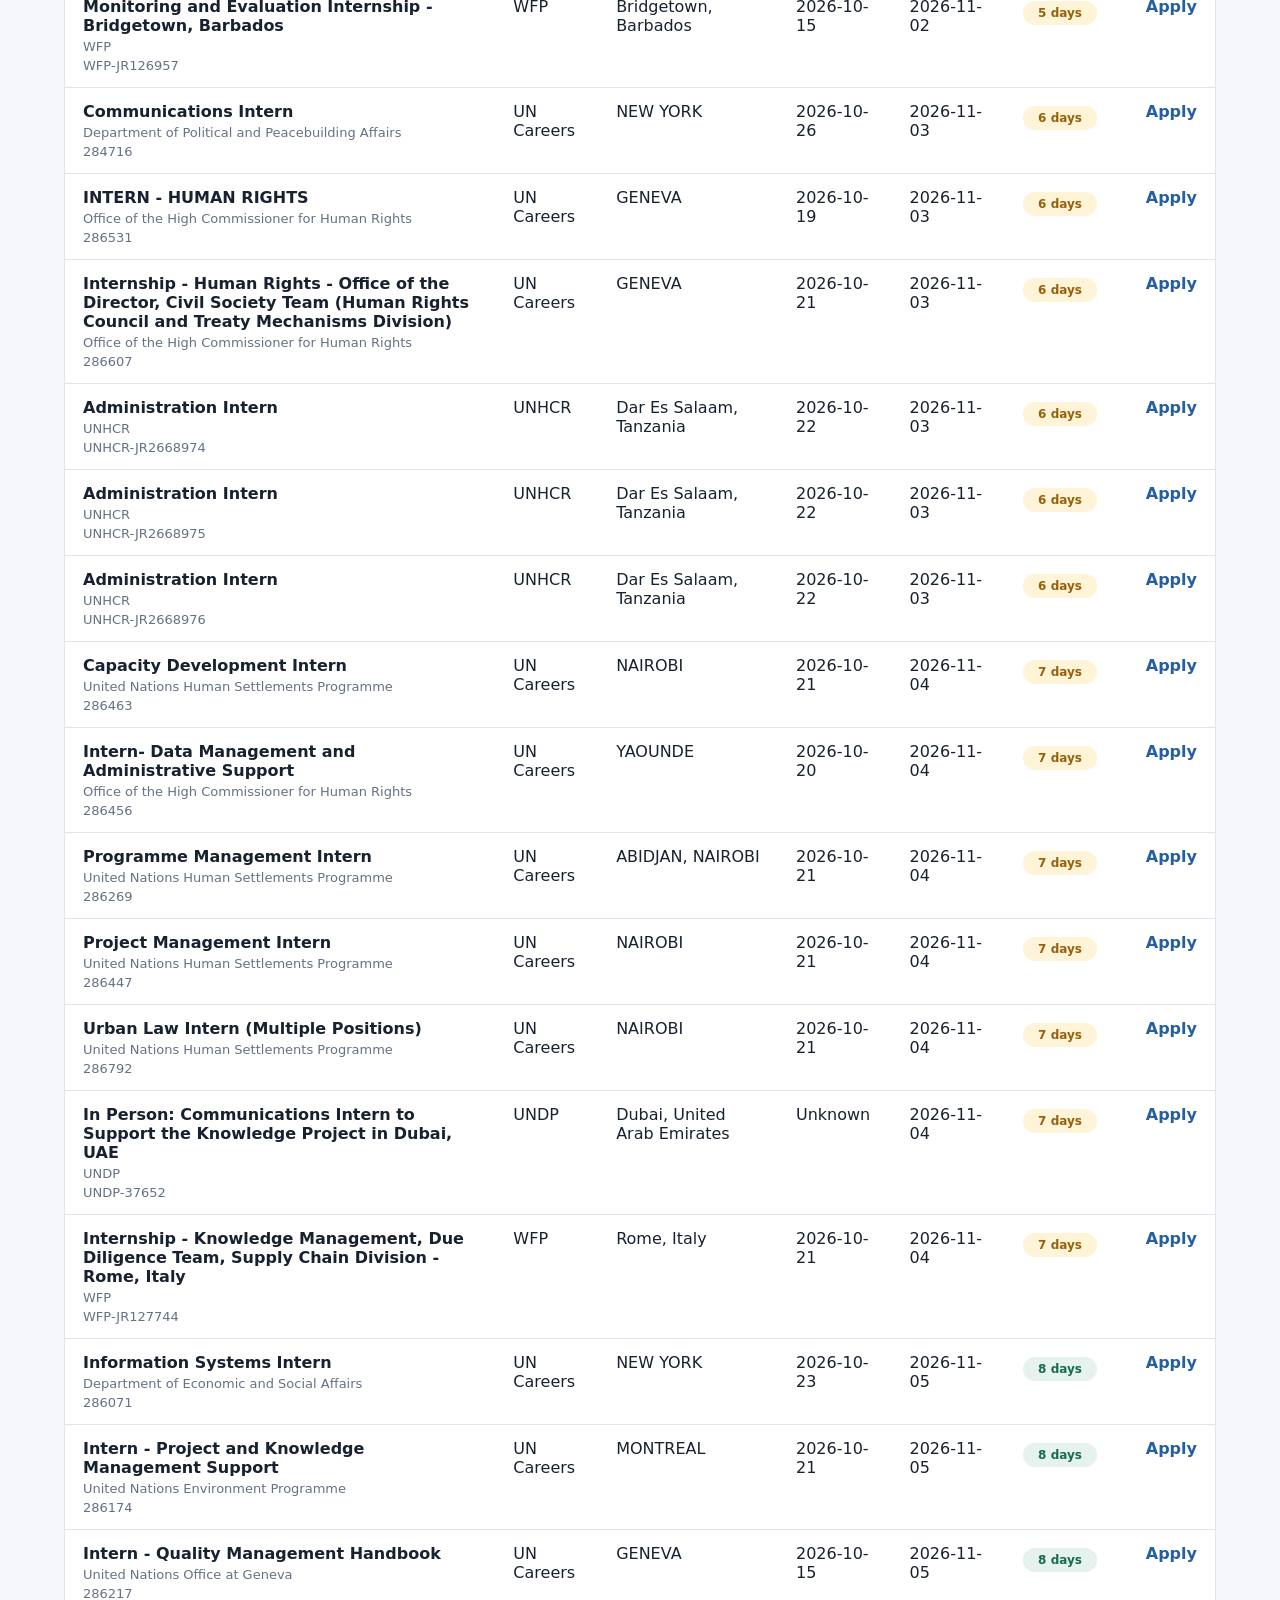
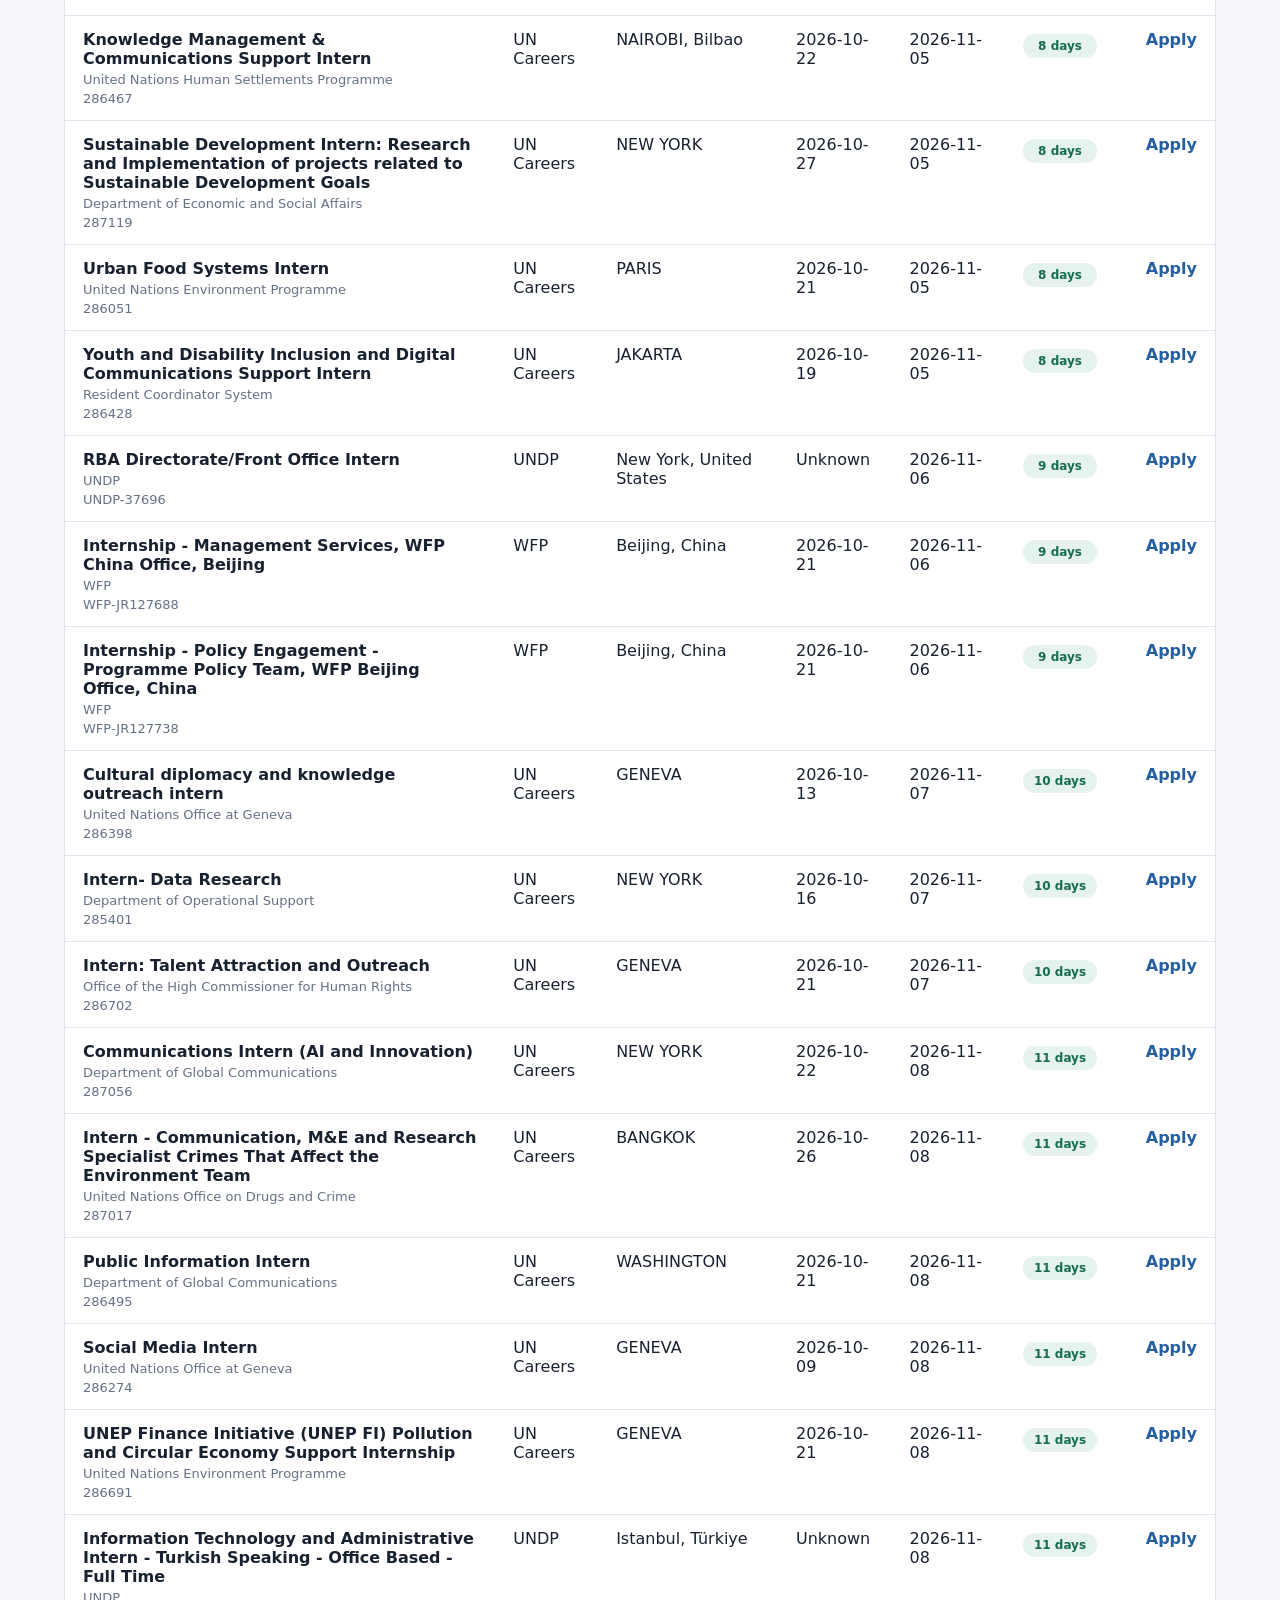
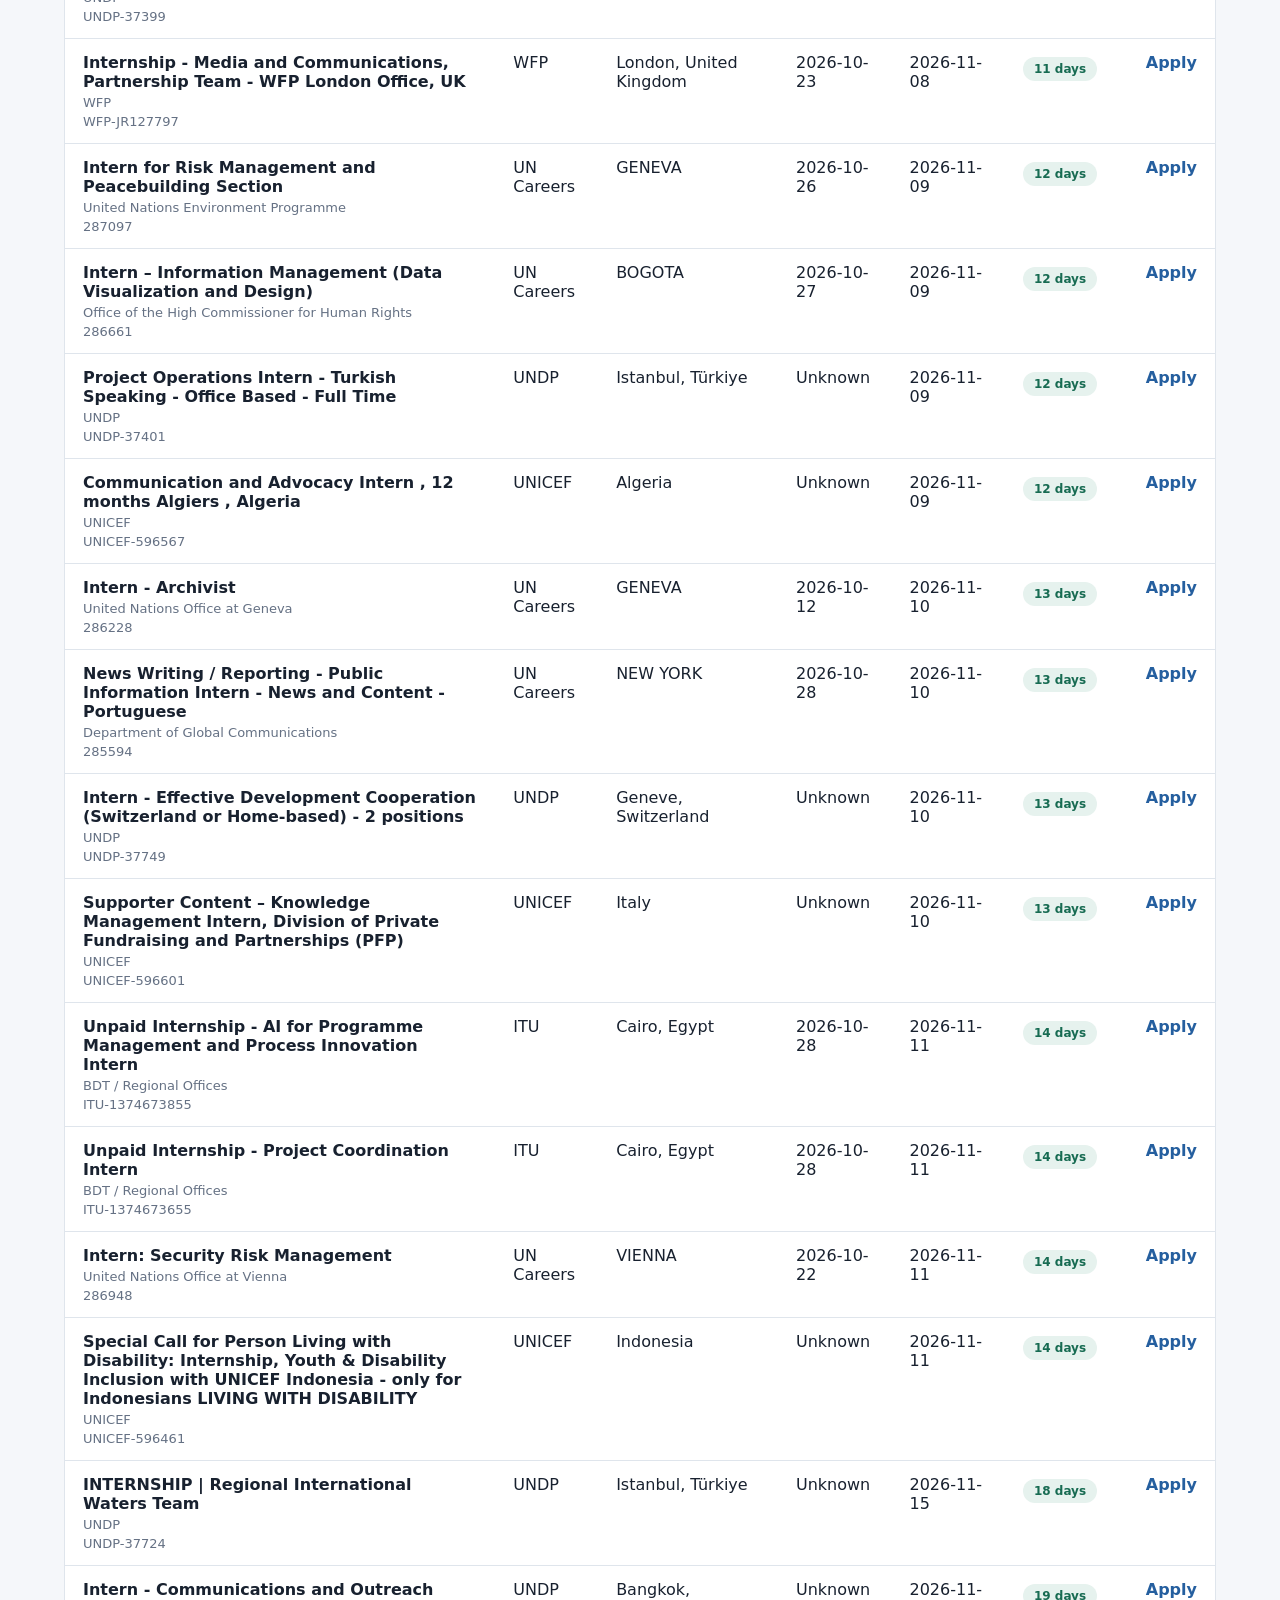
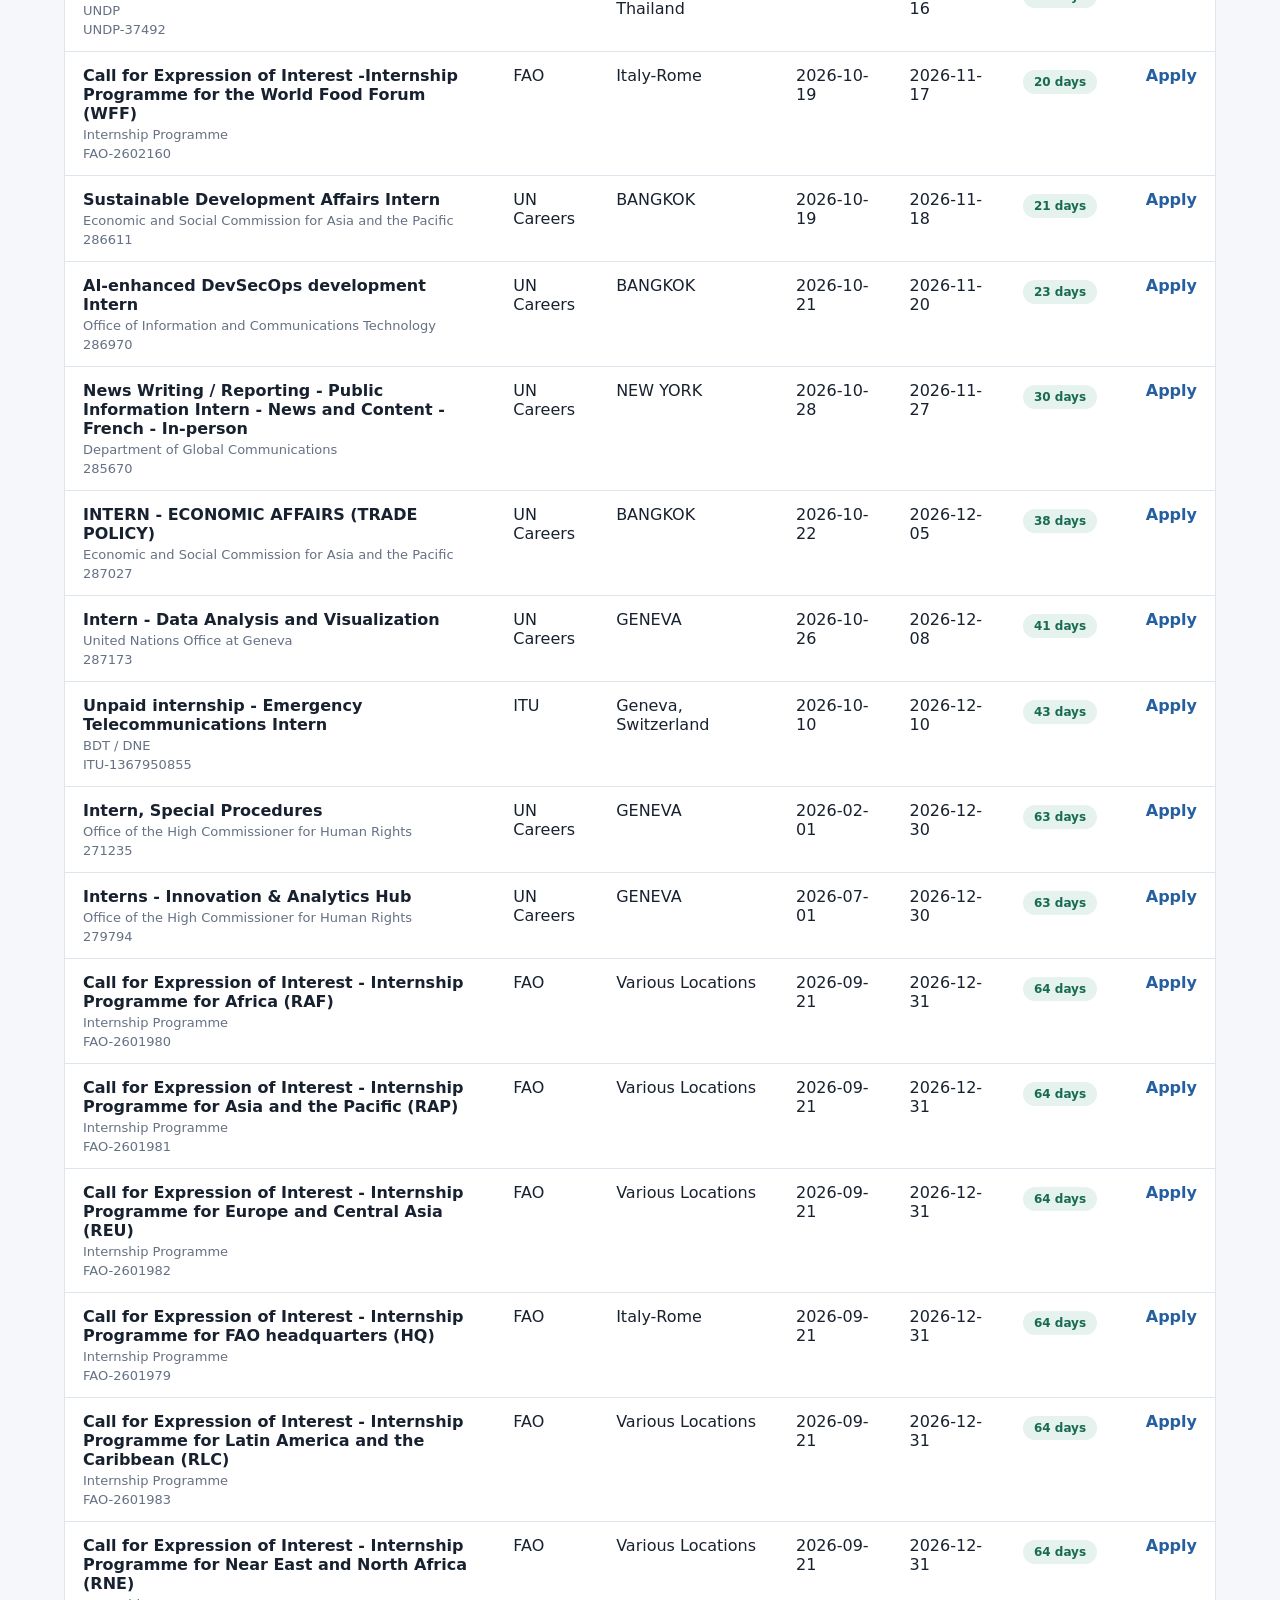
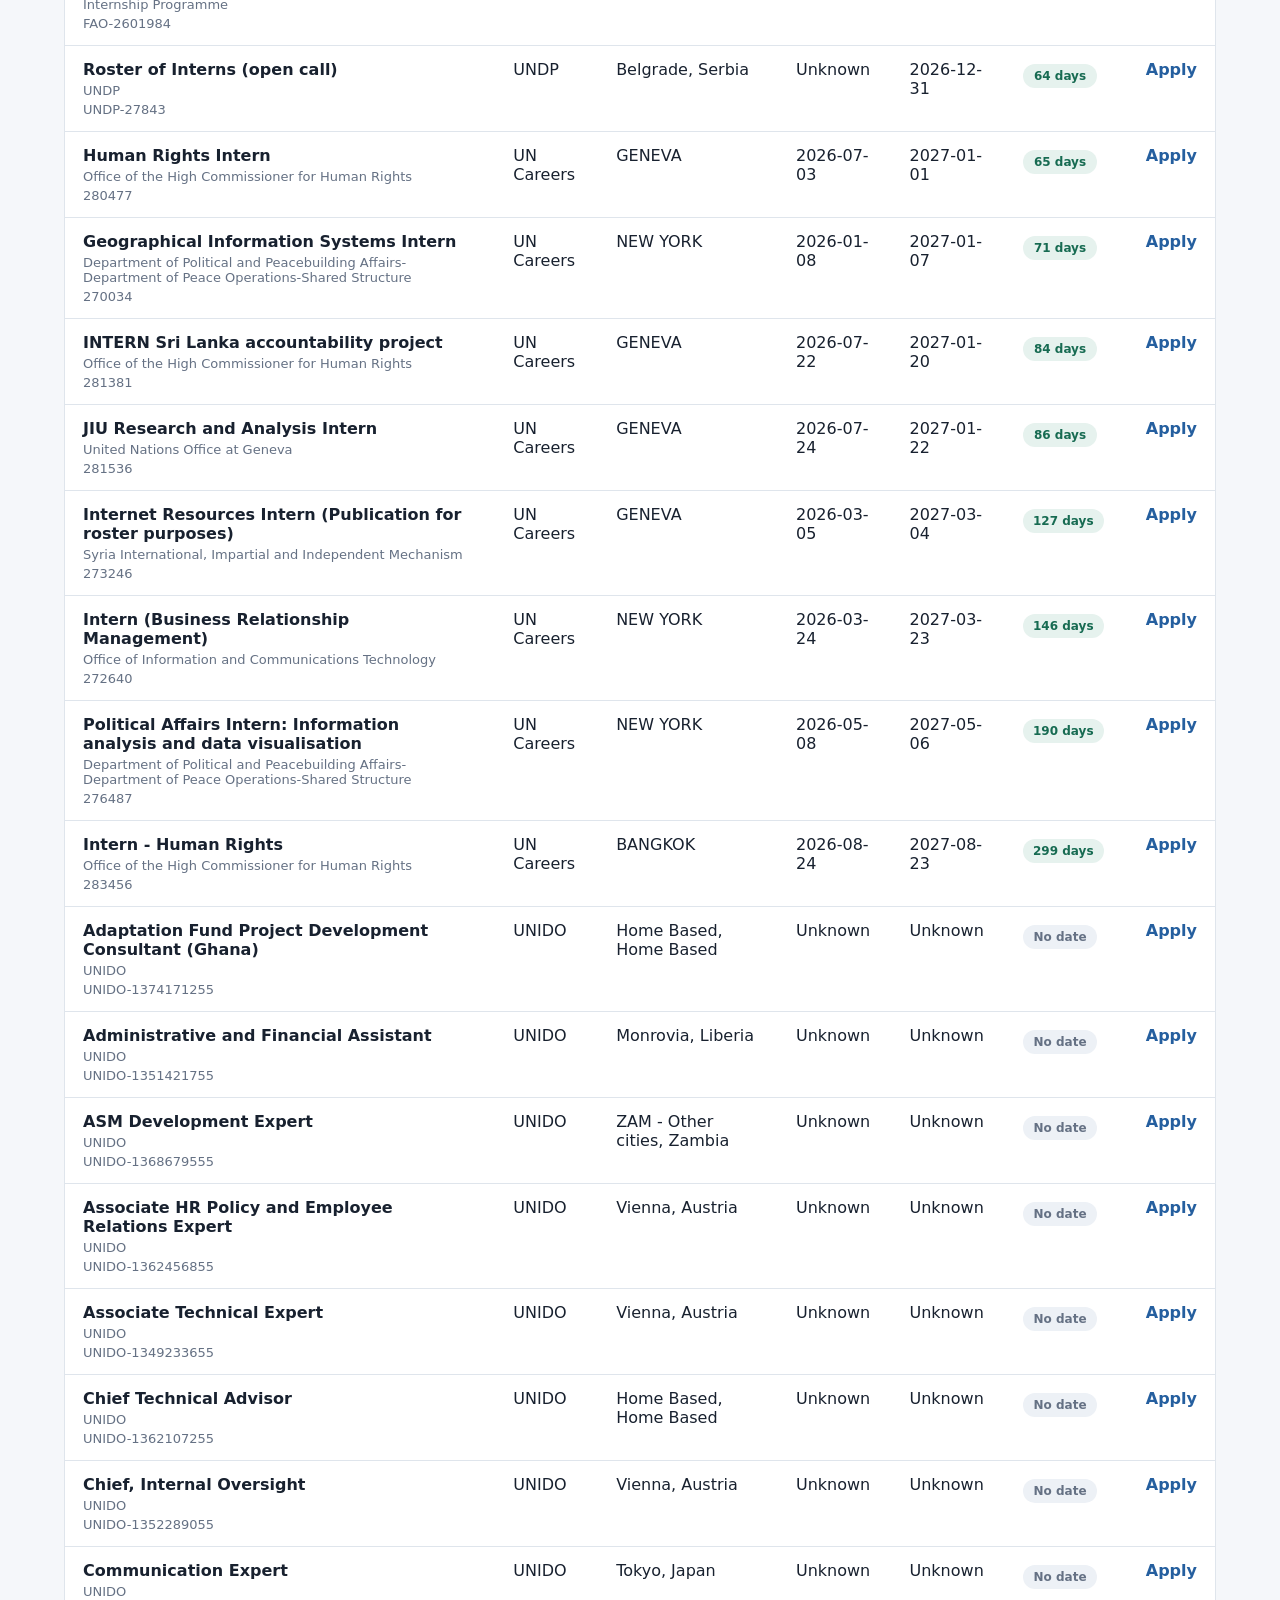
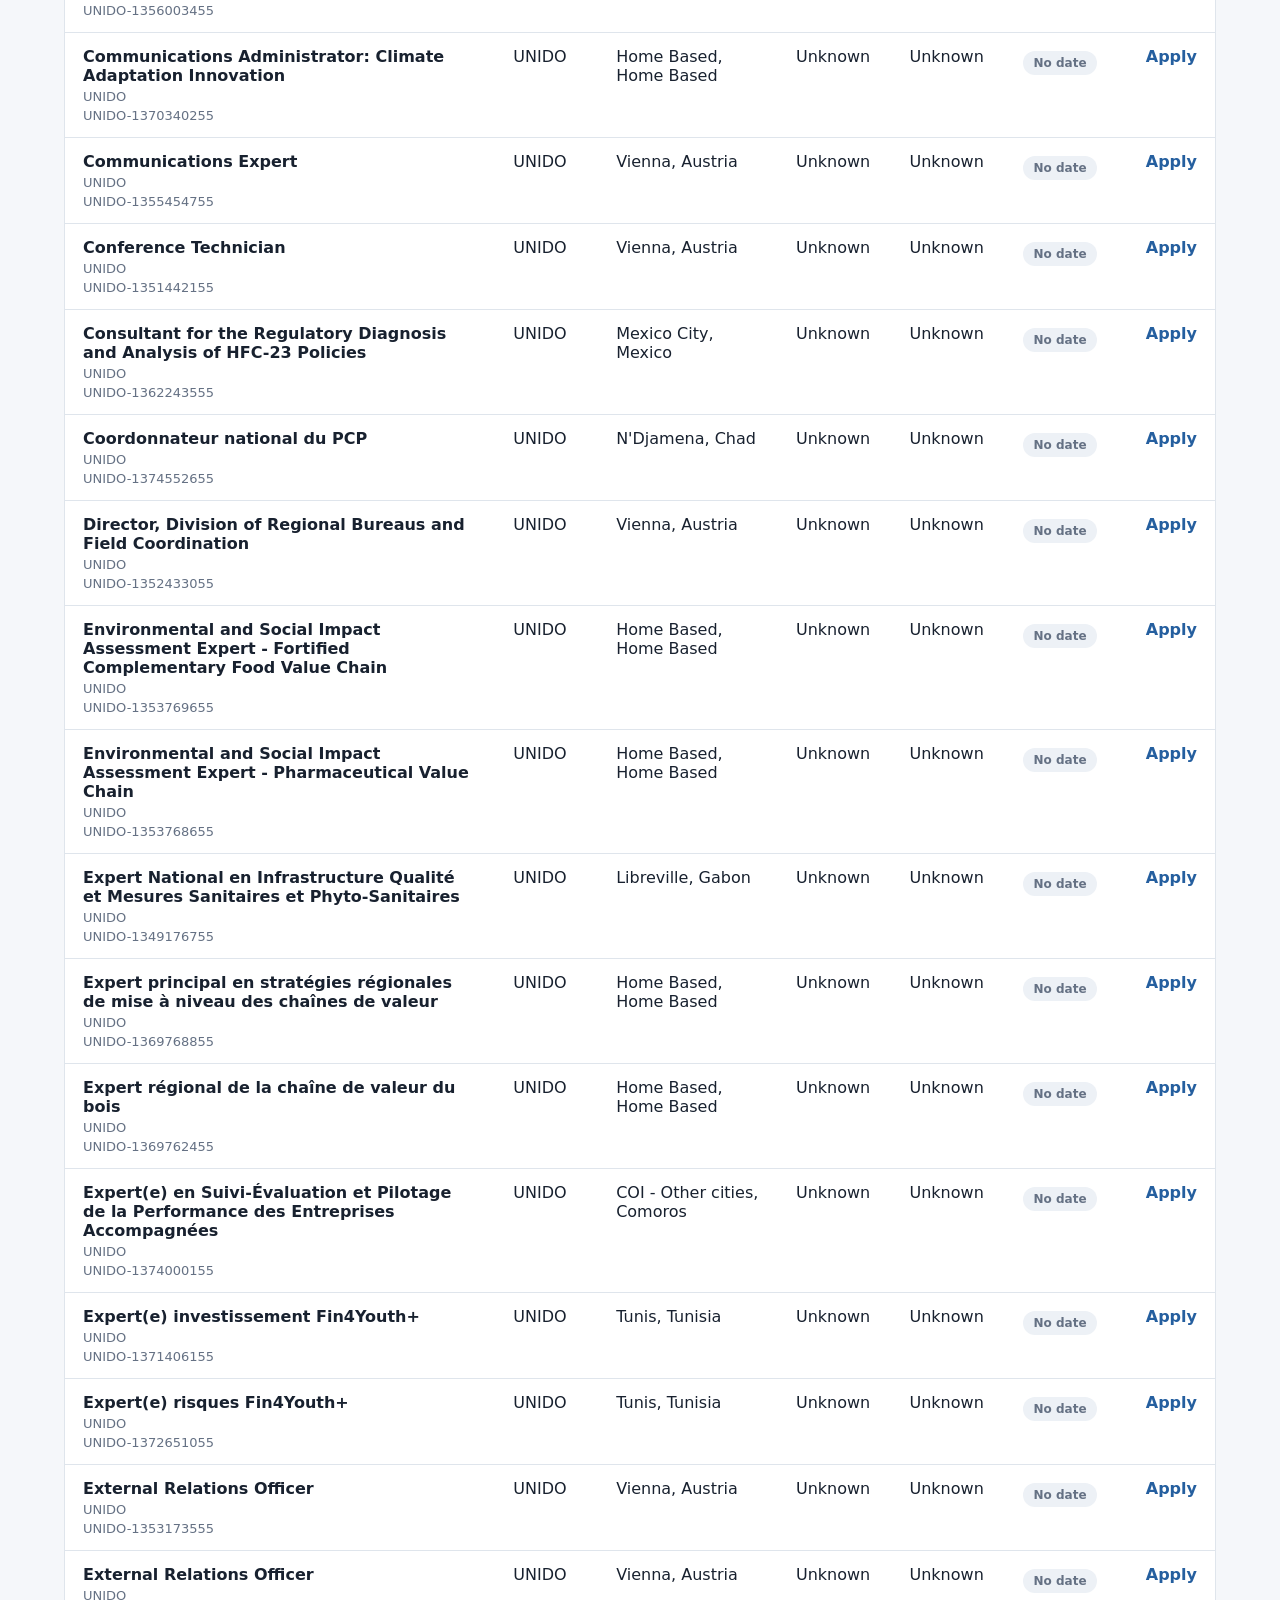
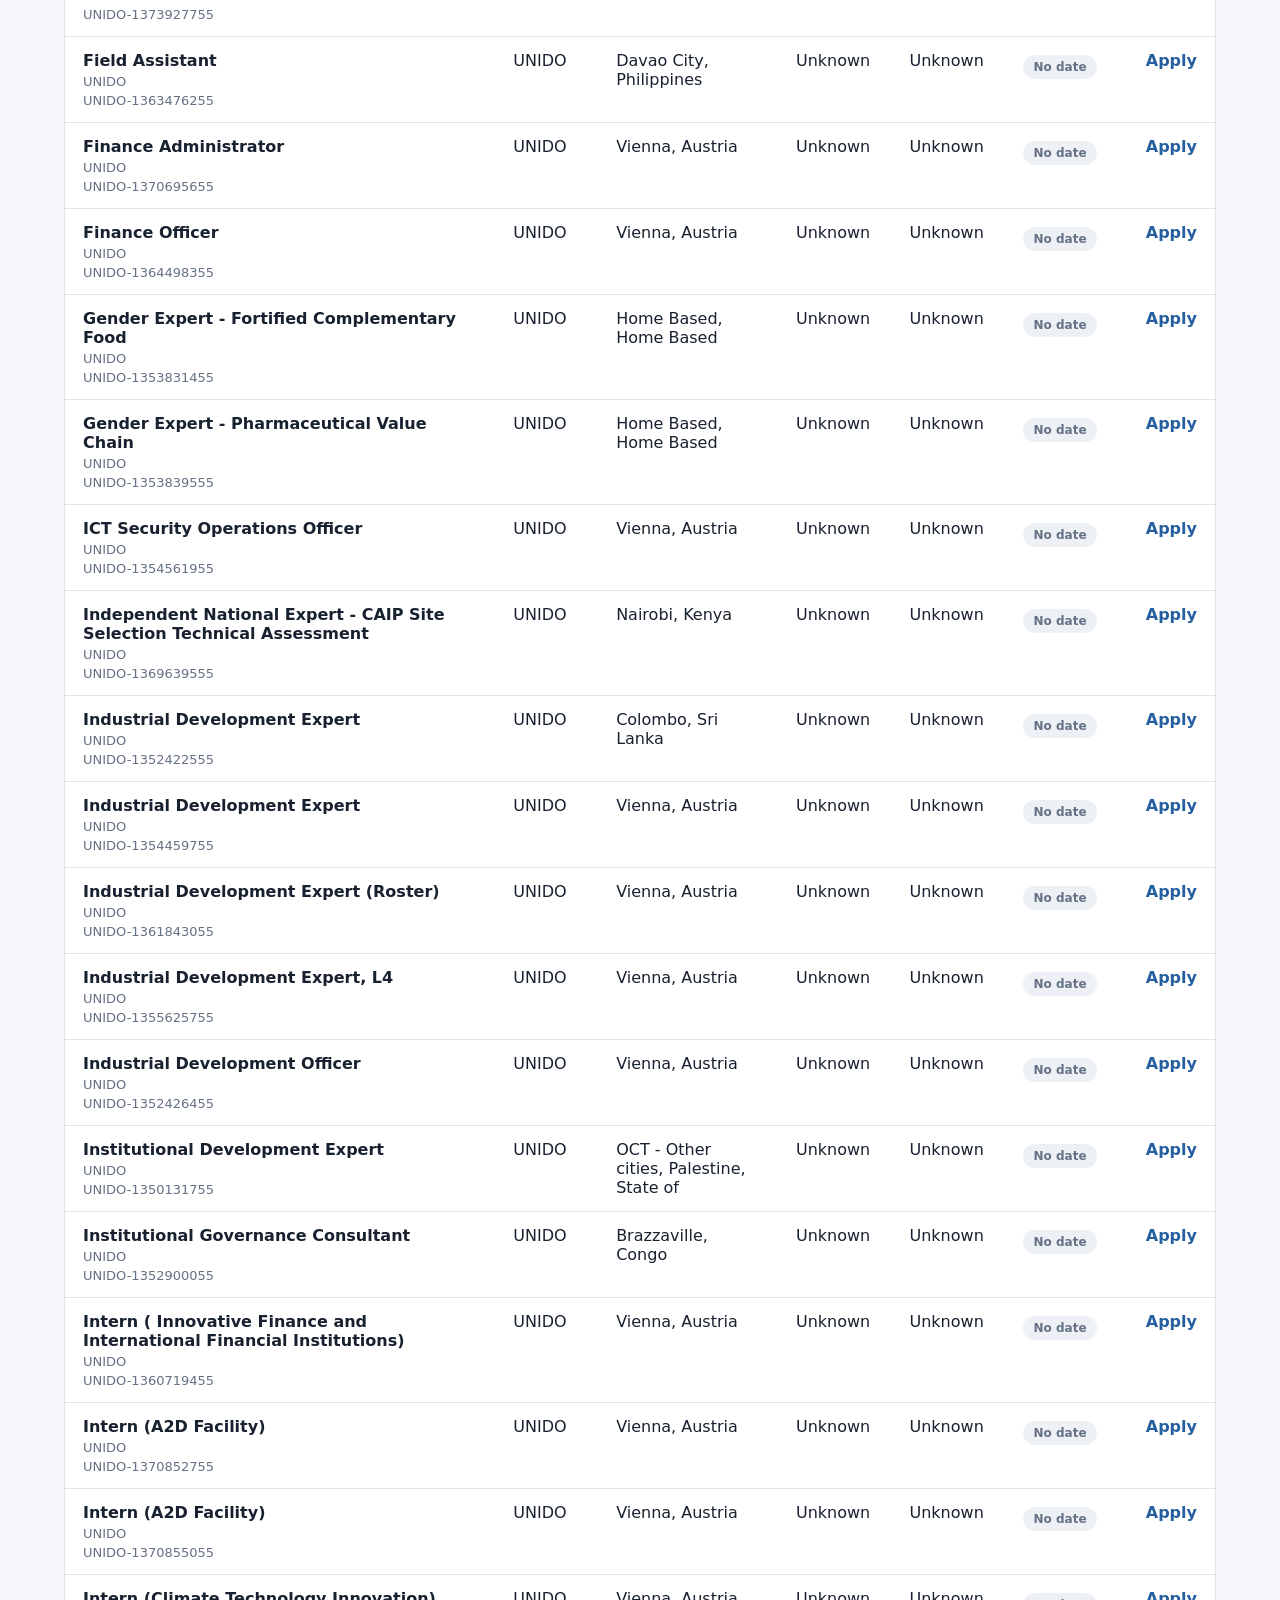
==== commit 0f5999e3: "Update dashboard 2026-10-28" ====
--- a/docs/index.html
+++ b/docs/index.html
@@ -17,7 +17,7 @@
       </div>
       <div class="meta">
         <span>Last updated</span>
-        <strong>2026-10-26 16:00</strong>
+        <strong>2026-10-28 16:00</strong>
       </div>
     </header>
 
@@ -25,19 +25,19 @@
       <section class="stats" aria-label="Summary">
         <div class="stat">
           <span>Total jobs</span>
-          <strong>1497</strong>
+          <strong>1522</strong>
         </div>
         <div class="stat">
           <span>Active</span>
-          <strong>224</strong>
+          <strong>243</strong>
         </div>
         <div class="stat">
           <span>Posted today</span>
-          <strong>0</strong>
+          <strong>4</strong>
         </div>
         <div class="stat urgent">
           <span>Deadline tomorrow</span>
-          <strong>5</strong>
+          <strong>7</strong>
         </div>
         <div class="stat">
           <span>Sources</span>
@@ -91,7 +91,7 @@
         <div class="section-head">
           <div>
             <h2>Openings</h2>
-            <p>224 results shown. Today is 2026-10-27; tomorrow is 2026-10-28.</p>
+            <p>243 results shown. Today is 2026-10-28; tomorrow is 2026-10-29.</p>
           </div>
         </div>
 
@@ -112,126 +112,6 @@
               
                 <tr>
                   <td>
-                    <strong>INTERN - SOCIAL SCIENCES (GENDER EQUALITY AND WOMEN&#39;S EMPOWERMENT COMMUNICATIONS)</strong>
-                    <span>Economic and Social Commission for Asia and the Pacific</span>
-                    <small>284741</small>
-                  </td>
-                  <td>UN Careers</td>
-                  <td>BANGKOK</td>
-                  <td>2026-09-13</td>
-                  <td>2026-10-27</td>
-                  <td>
-                    <span class="pill urgent">
-                      
-                        Today
-                      
-                    </span>
-                  </td>
-                  <td><a class="apply" href="https://careers.un.org/jobSearchDescription/284741?language=en" target="_blank" rel="noreferrer">Apply</a></td>
-                </tr>
-              
-                <tr>
-                  <td>
-                    <strong>INTERN - SOCIAL SCIENCES (GENDER EQUALITY AND WOMEN&#39;S EMPOWERMENT)</strong>
-                    <span>Economic and Social Commission for Asia and the Pacific</span>
-                    <small>284740</small>
-                  </td>
-                  <td>UN Careers</td>
-                  <td>BANGKOK</td>
-                  <td>2026-09-13</td>
-                  <td>2026-10-27</td>
-                  <td>
-                    <span class="pill urgent">
-                      
-                        Today
-                      
-                    </span>
-                  </td>
-                  <td><a class="apply" href="https://careers.un.org/jobSearchDescription/284740?language=en" target="_blank" rel="noreferrer">Apply</a></td>
-                </tr>
-              
-                <tr>
-                  <td>
-                    <strong>News Writing / Reporting - Public Information Intern - News and Content - English</strong>
-                    <span>Department of Global Communications</span>
-                    <small>285603</small>
-                  </td>
-                  <td>UN Careers</td>
-                  <td>NEW YORK</td>
-                  <td>2026-10-14</td>
-                  <td>2026-10-27</td>
-                  <td>
-                    <span class="pill urgent">
-                      
-                        Today
-                      
-                    </span>
-                  </td>
-                  <td><a class="apply" href="https://careers.un.org/jobSearchDescription/285603?language=en" target="_blank" rel="noreferrer">Apply</a></td>
-                </tr>
-              
-                <tr>
-                  <td>
-                    <strong>PUBLIC INFORMATION - DIGITAL COMMUNICATIONS INTERN</strong>
-                    <span>Office of the Special Envoy for the Horn of Africa</span>
-                    <small>286879</small>
-                  </td>
-                  <td>UN Careers</td>
-                  <td>ETH - OTHER CITIES</td>
-                  <td>2026-10-21</td>
-                  <td>2026-10-27</td>
-                  <td>
-                    <span class="pill urgent">
-                      
-                        Today
-                      
-                    </span>
-                  </td>
-                  <td><a class="apply" href="https://careers.un.org/jobSearchDescription/286879?language=en" target="_blank" rel="noreferrer">Apply</a></td>
-                </tr>
-              
-                <tr>
-                  <td>
-                    <strong>Recruitment Administration Intern</strong>
-                    <span>UNRWA - Human Resources - Headquarters Amman</span>
-                    <small>286393</small>
-                  </td>
-                  <td>UN Careers</td>
-                  <td>AMMAN</td>
-                  <td>2026-10-14</td>
-                  <td>2026-10-27</td>
-                  <td>
-                    <span class="pill urgent">
-                      
-                        Today
-                      
-                    </span>
-                  </td>
-                  <td><a class="apply" href="https://careers.un.org/jobSearchDescription/286393?language=en" target="_blank" rel="noreferrer">Apply</a></td>
-                </tr>
-              
-                <tr>
-                  <td>
-                    <strong>Communications Intern (Roster, Nationals Only)</strong>
-                    <span>UNDP</span>
-                    <small>UNDP-37493</small>
-                  </td>
-                  <td>UNDP</td>
-                  <td>Bishkek, Kyrgyzstan</td>
-                  <td>Unknown</td>
-                  <td>2026-10-27</td>
-                  <td>
-                    <span class="pill urgent">
-                      
-                        Today
-                      
-                    </span>
-                  </td>
-                  <td><a class="apply" href="https://estm.fa.em2.oraclecloud.com/hcmUI/CandidateExperience/en/sites/CX_1/requisitions/job/37493" target="_blank" rel="noreferrer">Apply</a></td>
-                </tr>
-              
-                <tr>
-                  <td>
                     <strong>Crime Prevention and Criminal Justice Intern</strong>
                     <span>United Nations Office on Drugs and Crime</span>
                     <small>286580</small>
@@ -243,7 +123,7 @@
                   <td>
                     <span class="pill urgent">
                       
-                        Tomorrow
+                        Today
                       
                     </span>
                   </td>
@@ -263,7 +143,7 @@
                   <td>
                     <span class="pill urgent">
                       
-                        Tomorrow
+                        Today
                       
                     </span>
                   </td>
@@ -283,7 +163,7 @@
                   <td>
                     <span class="pill urgent">
                       
-                        Tomorrow
+                        Today
                       
                     </span>
                   </td>
@@ -303,7 +183,7 @@
                   <td>
                     <span class="pill urgent">
                       
-                        Tomorrow
+                        Today
                       
                     </span>
                   </td>
@@ -323,7 +203,7 @@
                   <td>
                     <span class="pill urgent">
                       
-                        Tomorrow
+                        Today
                       
                     </span>
                   </td>
@@ -341,9 +221,9 @@
                   <td>2026-10-09</td>
                   <td>2026-10-29</td>
                   <td>
-                    <span class="pill soon">
-                      
-                        2 days
+                    <span class="pill urgent">
+                      
+                        Tomorrow
                       
                     </span>
                   </td>
@@ -361,9 +241,9 @@
                   <td>2026-10-15</td>
                   <td>2026-10-29</td>
                   <td>
-                    <span class="pill soon">
-                      
-                        2 days
+                    <span class="pill urgent">
+                      
+                        Tomorrow
                       
                     </span>
                   </td>
@@ -381,9 +261,9 @@
                   <td>2026-10-15</td>
                   <td>2026-10-29</td>
                   <td>
-                    <span class="pill soon">
-                      
-                        2 days
+                    <span class="pill urgent">
+                      
+                        Tomorrow
                       
                     </span>
                   </td>
@@ -401,9 +281,9 @@
                   <td>2026-10-09</td>
                   <td>2026-10-29</td>
                   <td>
-                    <span class="pill soon">
-                      
-                        2 days
+                    <span class="pill urgent">
+                      
+                        Tomorrow
                       
                     </span>
                   </td>
@@ -421,9 +301,9 @@
                   <td>2026-10-20</td>
                   <td>2026-10-29</td>
                   <td>
-                    <span class="pill soon">
-                      
-                        2 days
+                    <span class="pill urgent">
+                      
+                        Tomorrow
                       
                     </span>
                   </td>
@@ -441,9 +321,9 @@
                   <td>2026-10-09</td>
                   <td>2026-10-29</td>
                   <td>
-                    <span class="pill soon">
-                      
-                        2 days
+                    <span class="pill urgent">
+                      
+                        Tomorrow
                       
                     </span>
                   </td>
@@ -461,9 +341,9 @@
                   <td>2026-10-09</td>
                   <td>2026-10-29</td>
                   <td>
-                    <span class="pill soon">
-                      
-                        2 days
+                    <span class="pill urgent">
+                      
+                        Tomorrow
                       
                     </span>
                   </td>
@@ -483,7 +363,7 @@
                   <td>
                     <span class="pill soon">
                       
-                        3 days
+                        2 days
                       
                     </span>
                   </td>
@@ -503,7 +383,7 @@
                   <td>
                     <span class="pill soon">
                       
-                        3 days
+                        2 days
                       
                     </span>
                   </td>
@@ -523,7 +403,7 @@
                   <td>
                     <span class="pill soon">
                       
-                        3 days
+                        2 days
                       
                     </span>
                   </td>
@@ -543,7 +423,7 @@
                   <td>
                     <span class="pill soon">
                       
-                        3 days
+                        2 days
                       
                     </span>
                   </td>
@@ -563,7 +443,7 @@
                   <td>
                     <span class="pill soon">
                       
-                        3 days
+                        2 days
                       
                     </span>
                   </td>
@@ -583,7 +463,7 @@
                   <td>
                     <span class="pill soon">
                       
-                        3 days
+                        2 days
                       
                     </span>
                   </td>
@@ -603,7 +483,7 @@
                   <td>
                     <span class="pill soon">
                       
-                        3 days
+                        2 days
                       
                     </span>
                   </td>
@@ -623,7 +503,7 @@
                   <td>
                     <span class="pill soon">
                       
-                        3 days
+                        2 days
                       
                     </span>
                   </td>
@@ -643,7 +523,7 @@
                   <td>
                     <span class="pill soon">
                       
-                        3 days
+                        2 days
                       
                     </span>
                   </td>
@@ -663,7 +543,7 @@
                   <td>
                     <span class="pill soon">
                       
-                        4 days
+                        3 days
                       
                     </span>
                   </td>
@@ -683,7 +563,7 @@
                   <td>
                     <span class="pill soon">
                       
-                        4 days
+                        3 days
                       
                     </span>
                   </td>
@@ -703,7 +583,7 @@
                   <td>
                     <span class="pill soon">
                       
-                        4 days
+                        3 days
                       
                     </span>
                   </td>
@@ -723,7 +603,7 @@
                   <td>
                     <span class="pill soon">
                       
-                        4 days
+                        3 days
                       
                     </span>
                   </td>
@@ -743,11 +623,31 @@
                   <td>
                     <span class="pill soon">
                       
-                        5 days
+                        4 days
                       
                     </span>
                   </td>
                   <td><a class="apply" href="https://careers.un.org/jobSearchDescription/284497?language=en" target="_blank" rel="noreferrer">Apply</a></td>
+                </tr>
+              
+                <tr>
+                  <td>
+                    <strong>Intern - Risk Management and Business Continuity Unit</strong>
+                    <span>United Nations Secretariat</span>
+                    <small>286674</small>
+                  </td>
+                  <td>UN Careers</td>
+                  <td>ADDIS ABABA</td>
+                  <td>2026-10-26</td>
+                  <td>2026-11-01</td>
+                  <td>
+                    <span class="pill soon">
+                      
+                        4 days
+                      
+                    </span>
+                  </td>
+                  <td><a class="apply" href="https://careers.un.org/jobSearchDescription/286674?language=en" target="_blank" rel="noreferrer">Apply</a></td>
                 </tr>
               
                 <tr>
@@ -763,7 +663,7 @@
                   <td>
                     <span class="pill soon">
                       
-                        5 days
+                        4 days
                       
                     </span>
                   </td>
@@ -783,7 +683,7 @@
                   <td>
                     <span class="pill soon">
                       
-                        5 days
+                        4 days
                       
                     </span>
                   </td>
@@ -803,7 +703,7 @@
                   <td>
                     <span class="pill soon">
                       
-                        5 days
+                        4 days
                       
                     </span>
                   </td>
@@ -823,7 +723,7 @@
                   <td>
                     <span class="pill soon">
                       
-                        5 days
+                        4 days
                       
                     </span>
                   </td>
@@ -843,11 +743,51 @@
                   <td>
                     <span class="pill soon">
                       
+                        4 days
+                      
+                    </span>
+                  </td>
+                  <td><a class="apply" href="https://careers.un.org/jobSearchDescription/286080?language=en" target="_blank" rel="noreferrer">Apply</a></td>
+                </tr>
+              
+                <tr>
+                  <td>
+                    <strong>(VALENCIA, SPAIN) Intern - Research and Programme Support</strong>
+                    <span>Office of the Secretary-General’s Envoy on Technology</span>
+                    <small>286795</small>
+                  </td>
+                  <td>UN Careers</td>
+                  <td>NEW YORK</td>
+                  <td>2026-10-20</td>
+                  <td>2026-11-02</td>
+                  <td>
+                    <span class="pill soon">
+                      
                         5 days
                       
                     </span>
                   </td>
-                  <td><a class="apply" href="https://careers.un.org/jobSearchDescription/286080?language=en" target="_blank" rel="noreferrer">Apply</a></td>
+                  <td><a class="apply" href="https://careers.un.org/jobSearchDescription/286795?language=en" target="_blank" rel="noreferrer">Apply</a></td>
+                </tr>
+              
+                <tr>
+                  <td>
+                    <strong>Communications Intern</strong>
+                    <span>Department of Global Communications</span>
+                    <small>285980</small>
+                  </td>
+                  <td>UN Careers</td>
+                  <td>NEW YORK</td>
+                  <td>2026-10-27</td>
+                  <td>2026-11-02</td>
+                  <td>
+                    <span class="pill soon">
+                      
+                        5 days
+                      
+                    </span>
+                  </td>
+                  <td><a class="apply" href="https://careers.un.org/jobSearchDescription/285980?language=en" target="_blank" rel="noreferrer">Apply</a></td>
                 </tr>
               
                 <tr>
@@ -863,7 +803,7 @@
                   <td>
                     <span class="pill soon">
                       
-                        6 days
+                        5 days
                       
                     </span>
                   </td>
@@ -883,11 +823,51 @@
                   <td>
                     <span class="pill soon">
                       
-                        6 days
+                        5 days
                       
                     </span>
                   </td>
                   <td><a class="apply" href="https://careers.un.org/jobSearchDescription/286008?language=en" target="_blank" rel="noreferrer">Apply</a></td>
+                </tr>
+              
+                <tr>
+                  <td>
+                    <strong>Intern - Programme Management (Digital Cooperation and Emerging Technologies)</strong>
+                    <span>Office of the Secretary-General’s Envoy on Technology</span>
+                    <small>286816</small>
+                  </td>
+                  <td>UN Careers</td>
+                  <td>NEW YORK</td>
+                  <td>2026-10-20</td>
+                  <td>2026-11-02</td>
+                  <td>
+                    <span class="pill soon">
+                      
+                        5 days
+                      
+                    </span>
+                  </td>
+                  <td><a class="apply" href="https://careers.un.org/jobSearchDescription/286816?language=en" target="_blank" rel="noreferrer">Apply</a></td>
+                </tr>
+              
+                <tr>
+                  <td>
+                    <strong>INTERN – COMMUNICATIONS (GRAPHIC DESIGN &amp; WEB)</strong>
+                    <span>Office of the Secretary-General’s Envoy on Technology</span>
+                    <small>286898</small>
+                  </td>
+                  <td>UN Careers</td>
+                  <td>NEW YORK</td>
+                  <td>2026-10-20</td>
+                  <td>2026-11-02</td>
+                  <td>
+                    <span class="pill soon">
+                      
+                        5 days
+                      
+                    </span>
+                  </td>
+                  <td><a class="apply" href="https://careers.un.org/jobSearchDescription/286898?language=en" target="_blank" rel="noreferrer">Apply</a></td>
                 </tr>
               
                 <tr>
@@ -903,11 +883,31 @@
                   <td>
                     <span class="pill soon">
                       
-                        6 days
+                        5 days
                       
                     </span>
                   </td>
                   <td><a class="apply" href="https://careers.un.org/jobSearchDescription/286681?language=en" target="_blank" rel="noreferrer">Apply</a></td>
+                </tr>
+              
+                <tr>
+                  <td>
+                    <strong>Intern: Project and Country Management Assistance</strong>
+                    <span>International Trade Centre</span>
+                    <small>287248</small>
+                  </td>
+                  <td>UN Careers</td>
+                  <td>GENEVA</td>
+                  <td>2026-10-27</td>
+                  <td>2026-11-02</td>
+                  <td>
+                    <span class="pill soon">
+                      
+                        5 days
+                      
+                    </span>
+                  </td>
+                  <td><a class="apply" href="https://careers.un.org/jobSearchDescription/287248?language=en" target="_blank" rel="noreferrer">Apply</a></td>
                 </tr>
               
                 <tr>
@@ -923,11 +923,31 @@
                   <td>
                     <span class="pill soon">
                       
-                        6 days
+                        5 days
                       
                     </span>
                   </td>
                   <td><a class="apply" href="https://careers.un.org/jobSearchDescription/286512?language=en" target="_blank" rel="noreferrer">Apply</a></td>
+                </tr>
+              
+                <tr>
+                  <td>
+                    <strong>INTERNSHIP | Security Analysis and Operations</strong>
+                    <span>UNDP</span>
+                    <small>UNDP-37722</small>
+                  </td>
+                  <td>UNDP</td>
+                  <td>Istanbul, Türkiye</td>
+                  <td>Unknown</td>
+                  <td>2026-11-02</td>
+                  <td>
+                    <span class="pill soon">
+                      
+                        5 days
+                      
+                    </span>
+                  </td>
+                  <td><a class="apply" href="https://estm.fa.em2.oraclecloud.com/hcmUI/CandidateExperience/en/sites/CX_1/requisitions/job/37722" target="_blank" rel="noreferrer">Apply</a></td>
                 </tr>
               
                 <tr>
@@ -943,7 +963,7 @@
                   <td>
                     <span class="pill soon">
                       
-                        6 days
+                        5 days
                       
                     </span>
                   </td>
@@ -963,31 +983,31 @@
                   <td>
                     <span class="pill soon">
                       
+                        5 days
+                      
+                    </span>
+                  </td>
+                  <td><a class="apply" href="https://wd3.myworkdaysite.com/en-US/recruiting/wfp/job_openings/jobs?workerSubType=59387fe40123101e856f1834e09b0002" target="_blank" rel="noreferrer">Apply</a></td>
+                </tr>
+              
+                <tr>
+                  <td>
+                    <strong>Communications Intern</strong>
+                    <span>Department of Political and Peacebuilding Affairs</span>
+                    <small>284716</small>
+                  </td>
+                  <td>UN Careers</td>
+                  <td>NEW YORK</td>
+                  <td>2026-10-26</td>
+                  <td>2026-11-03</td>
+                  <td>
+                    <span class="pill soon">
+                      
                         6 days
                       
                     </span>
                   </td>
-                  <td><a class="apply" href="https://wd3.myworkdaysite.com/en-US/recruiting/wfp/job_openings/jobs?workerSubType=59387fe40123101e856f1834e09b0002" target="_blank" rel="noreferrer">Apply</a></td>
-                </tr>
-              
-                <tr>
-                  <td>
-                    <strong>Call for Expression of Interest -Internship Programme for the World Food Forum (WFF)</strong>
-                    <span>Internship Programme</span>
-                    <small>FAO-2602160</small>
-                  </td>
-                  <td>FAO</td>
-                  <td>Italy-Rome</td>
-                  <td>2026-10-19</td>
-                  <td>2026-11-03</td>
-                  <td>
-                    <span class="pill soon">
-                      
-                        7 days
-                      
-                    </span>
-                  </td>
-                  <td><a class="apply" href="https://jobs.fao.org/careersection/fao_external/jobdetail.ftl?lang=en&amp;job=2602160" target="_blank" rel="noreferrer">Apply</a></td>
+                  <td><a class="apply" href="https://careers.un.org/jobSearchDescription/284716?language=en" target="_blank" rel="noreferrer">Apply</a></td>
                 </tr>
               
                 <tr>
@@ -1003,7 +1023,7 @@
                   <td>
                     <span class="pill soon">
                       
-                        7 days
+                        6 days
                       
                     </span>
                   </td>
@@ -1023,7 +1043,7 @@
                   <td>
                     <span class="pill soon">
                       
-                        7 days
+                        6 days
                       
                     </span>
                   </td>
@@ -1043,7 +1063,7 @@
                   <td>
                     <span class="pill soon">
                       
-                        7 days
+                        6 days
                       
                     </span>
                   </td>
@@ -1063,7 +1083,7 @@
                   <td>
                     <span class="pill soon">
                       
-                        7 days
+                        6 days
                       
                     </span>
                   </td>
@@ -1083,7 +1103,7 @@
                   <td>
                     <span class="pill soon">
                       
-                        7 days
+                        6 days
                       
                     </span>
                   </td>
@@ -1101,9 +1121,9 @@
                   <td>2026-10-21</td>
                   <td>2026-11-04</td>
                   <td>
-                    <span class="pill open">
-                      
-                        8 days
+                    <span class="pill soon">
+                      
+                        7 days
                       
                     </span>
                   </td>
@@ -1121,9 +1141,9 @@
                   <td>2026-10-20</td>
                   <td>2026-11-04</td>
                   <td>
-                    <span class="pill open">
-                      
-                        8 days
+                    <span class="pill soon">
+                      
+                        7 days
                       
                     </span>
                   </td>
@@ -1141,9 +1161,9 @@
                   <td>2026-10-21</td>
                   <td>2026-11-04</td>
                   <td>
-                    <span class="pill open">
-                      
-                        8 days
+                    <span class="pill soon">
+                      
+                        7 days
                       
                     </span>
                   </td>
@@ -1161,9 +1181,9 @@
                   <td>2026-10-21</td>
                   <td>2026-11-04</td>
                   <td>
-                    <span class="pill open">
-                      
-                        8 days
+                    <span class="pill soon">
+                      
+                        7 days
                       
                     </span>
                   </td>
@@ -1181,9 +1201,9 @@
                   <td>2026-10-21</td>
                   <td>2026-11-04</td>
                   <td>
-                    <span class="pill open">
-                      
-                        8 days
+                    <span class="pill soon">
+                      
+                        7 days
                       
                     </span>
                   </td>
@@ -1201,9 +1221,9 @@
                   <td>Unknown</td>
                   <td>2026-11-04</td>
                   <td>
-                    <span class="pill open">
-                      
-                        8 days
+                    <span class="pill soon">
+                      
+                        7 days
                       
                     </span>
                   </td>
@@ -1221,9 +1241,9 @@
                   <td>2026-10-21</td>
                   <td>2026-11-04</td>
                   <td>
-                    <span class="pill open">
-                      
-                        8 days
+                    <span class="pill soon">
+                      
+                        7 days
                       
                     </span>
                   </td>
@@ -1243,7 +1263,7 @@
                   <td>
                     <span class="pill open">
                       
-                        9 days
+                        8 days
                       
                     </span>
                   </td>
@@ -1263,7 +1283,7 @@
                   <td>
                     <span class="pill open">
                       
-                        9 days
+                        8 days
                       
                     </span>
                   </td>
@@ -1283,7 +1303,7 @@
                   <td>
                     <span class="pill open">
                       
-                        9 days
+                        8 days
                       
                     </span>
                   </td>
@@ -1303,11 +1323,31 @@
                   <td>
                     <span class="pill open">
                       
-                        9 days
+                        8 days
                       
                     </span>
                   </td>
                   <td><a class="apply" href="https://careers.un.org/jobSearchDescription/286467?language=en" target="_blank" rel="noreferrer">Apply</a></td>
+                </tr>
+              
+                <tr>
+                  <td>
+                    <strong>Sustainable Development Intern: Research and Implementation of projects related to Sustainable Development Goals</strong>
+                    <span>Department of Economic and Social Affairs</span>
+                    <small>287119</small>
+                  </td>
+                  <td>UN Careers</td>
+                  <td>NEW YORK</td>
+                  <td>2026-10-27</td>
+                  <td>2026-11-05</td>
+                  <td>
+                    <span class="pill open">
+                      
+                        8 days
+                      
+                    </span>
+                  </td>
+                  <td><a class="apply" href="https://careers.un.org/jobSearchDescription/287119?language=en" target="_blank" rel="noreferrer">Apply</a></td>
                 </tr>
               
                 <tr>
@@ -1323,11 +1363,31 @@
                   <td>
                     <span class="pill open">
                       
-                        9 days
+                        8 days
                       
                     </span>
                   </td>
                   <td><a class="apply" href="https://careers.un.org/jobSearchDescription/286051?language=en" target="_blank" rel="noreferrer">Apply</a></td>
+                </tr>
+              
+                <tr>
+                  <td>
+                    <strong>Youth and Disability Inclusion and Digital Communications Support Intern</strong>
+                    <span>Resident Coordinator System</span>
+                    <small>286428</small>
+                  </td>
+                  <td>UN Careers</td>
+                  <td>JAKARTA</td>
+                  <td>2026-10-19</td>
+                  <td>2026-11-05</td>
+                  <td>
+                    <span class="pill open">
+                      
+                        8 days
+                      
+                    </span>
+                  </td>
+                  <td><a class="apply" href="https://careers.un.org/jobSearchDescription/286428?language=en" target="_blank" rel="noreferrer">Apply</a></td>
                 </tr>
               
                 <tr>
@@ -1343,7 +1403,7 @@
                   <td>
                     <span class="pill open">
                       
-                        10 days
+                        9 days
                       
                     </span>
                   </td>
@@ -1363,7 +1423,7 @@
                   <td>
                     <span class="pill open">
                       
-                        10 days
+                        9 days
                       
                     </span>
                   </td>
@@ -1383,7 +1443,7 @@
                   <td>
                     <span class="pill open">
                       
-                        10 days
+                        9 days
                       
                     </span>
                   </td>
@@ -1403,7 +1463,7 @@
                   <td>
                     <span class="pill open">
                       
-                        11 days
+                        10 days
                       
                     </span>
                   </td>
@@ -1423,7 +1483,7 @@
                   <td>
                     <span class="pill open">
                       
-                        11 days
+                        10 days
                       
                     </span>
                   </td>
@@ -1443,7 +1503,7 @@
                   <td>
                     <span class="pill open">
                       
-                        11 days
+                        10 days
                       
                     </span>
                   </td>
@@ -1463,11 +1523,31 @@
                   <td>
                     <span class="pill open">
                       
-                        12 days
+                        11 days
                       
                     </span>
                   </td>
                   <td><a class="apply" href="https://careers.un.org/jobSearchDescription/287056?language=en" target="_blank" rel="noreferrer">Apply</a></td>
+                </tr>
+              
+                <tr>
+                  <td>
+                    <strong>Intern - Communication, M&amp;E and Research Specialist Crimes That Affect the Environment Team</strong>
+                    <span>United Nations Office on Drugs and Crime</span>
+                    <small>287017</small>
+                  </td>
+                  <td>UN Careers</td>
+                  <td>BANGKOK</td>
+                  <td>2026-10-26</td>
+                  <td>2026-11-08</td>
+                  <td>
+                    <span class="pill open">
+                      
+                        11 days
+                      
+                    </span>
+                  </td>
+                  <td><a class="apply" href="https://careers.un.org/jobSearchDescription/287017?language=en" target="_blank" rel="noreferrer">Apply</a></td>
                 </tr>
               
                 <tr>
@@ -1483,7 +1563,7 @@
                   <td>
                     <span class="pill open">
                       
-                        12 days
+                        11 days
                       
                     </span>
                   </td>
@@ -1503,7 +1583,7 @@
                   <td>
                     <span class="pill open">
                       
-                        12 days
+                        11 days
                       
                     </span>
                   </td>
@@ -1523,7 +1603,7 @@
                   <td>
                     <span class="pill open">
                       
-                        12 days
+                        11 days
                       
                     </span>
                   </td>
@@ -1543,7 +1623,7 @@
                   <td>
                     <span class="pill open">
                       
-                        12 days
+                        11 days
                       
                     </span>
                   </td>
@@ -1563,11 +1643,51 @@
                   <td>
                     <span class="pill open">
                       
+                        11 days
+                      
+                    </span>
+                  </td>
+                  <td><a class="apply" href="https://wd3.myworkdaysite.com/en-US/recruiting/wfp/job_openings/jobs?workerSubType=59387fe40123101e856f1834e09b0002" target="_blank" rel="noreferrer">Apply</a></td>
+                </tr>
+              
+                <tr>
+                  <td>
+                    <strong>Intern for Risk Management and Peacebuilding Section</strong>
+                    <span>United Nations Environment Programme</span>
+                    <small>287097</small>
+                  </td>
+                  <td>UN Careers</td>
+                  <td>GENEVA</td>
+                  <td>2026-10-26</td>
+                  <td>2026-11-09</td>
+                  <td>
+                    <span class="pill open">
+                      
                         12 days
                       
                     </span>
                   </td>
-                  <td><a class="apply" href="https://wd3.myworkdaysite.com/en-US/recruiting/wfp/job_openings/jobs?workerSubType=59387fe40123101e856f1834e09b0002" target="_blank" rel="noreferrer">Apply</a></td>
+                  <td><a class="apply" href="https://careers.un.org/jobSearchDescription/287097?language=en" target="_blank" rel="noreferrer">Apply</a></td>
+                </tr>
+              
+                <tr>
+                  <td>
+                    <strong>Intern – Information Management (Data Visualization and Design)</strong>
+                    <span>Office of the High Commissioner for Human Rights</span>
+                    <small>286661</small>
+                  </td>
+                  <td>UN Careers</td>
+                  <td>BOGOTA</td>
+                  <td>2026-10-27</td>
+                  <td>2026-11-09</td>
+                  <td>
+                    <span class="pill open">
+                      
+                        12 days
+                      
+                    </span>
+                  </td>
+                  <td><a class="apply" href="https://careers.un.org/jobSearchDescription/286661?language=en" target="_blank" rel="noreferrer">Apply</a></td>
                 </tr>
               
                 <tr>
@@ -1583,11 +1703,31 @@
                   <td>
                     <span class="pill open">
                       
-                        13 days
+                        12 days
                       
                     </span>
                   </td>
                   <td><a class="apply" href="https://estm.fa.em2.oraclecloud.com/hcmUI/CandidateExperience/en/sites/CX_1/requisitions/job/37401" target="_blank" rel="noreferrer">Apply</a></td>
+                </tr>
+              
+                <tr>
+                  <td>
+                    <strong>Communication and Advocacy Intern , 12 months  Algiers , Algeria</strong>
+                    <span>UNICEF</span>
+                    <small>UNICEF-596567</small>
+                  </td>
+                  <td>UNICEF</td>
+                  <td>Algeria</td>
+                  <td>Unknown</td>
+                  <td>2026-11-09</td>
+                  <td>
+                    <span class="pill open">
+                      
+                        12 days
+                      
+                    </span>
+                  </td>
+                  <td><a class="apply" href="https://jobs.unicef.org/en-us/job/596567/communication-and-advocacy-intern-12-months-algiers-algeria" target="_blank" rel="noreferrer">Apply</a></td>
                 </tr>
               
                 <tr>
@@ -1603,11 +1743,111 @@
                   <td>
                     <span class="pill open">
                       
+                        13 days
+                      
+                    </span>
+                  </td>
+                  <td><a class="apply" href="https://careers.un.org/jobSearchDescription/286228?language=en" target="_blank" rel="noreferrer">Apply</a></td>
+                </tr>
+              
+                <tr>
+                  <td>
+                    <strong>News Writing / Reporting - Public Information Intern - News and Content - Portuguese</strong>
+                    <span>Department of Global Communications</span>
+                    <small>285594</small>
+                  </td>
+                  <td>UN Careers</td>
+                  <td>NEW YORK</td>
+                  <td>2026-10-28</td>
+                  <td>2026-11-10</td>
+                  <td>
+                    <span class="pill open">
+                      
+                        13 days
+                      
+                    </span>
+                  </td>
+                  <td><a class="apply" href="https://careers.un.org/jobSearchDescription/285594?language=en" target="_blank" rel="noreferrer">Apply</a></td>
+                </tr>
+              
+                <tr>
+                  <td>
+                    <strong>Intern - Effective Development Cooperation (Switzerland or Home-based) - 2 positions</strong>
+                    <span>UNDP</span>
+                    <small>UNDP-37749</small>
+                  </td>
+                  <td>UNDP</td>
+                  <td>Geneve, Switzerland</td>
+                  <td>Unknown</td>
+                  <td>2026-11-10</td>
+                  <td>
+                    <span class="pill open">
+                      
+                        13 days
+                      
+                    </span>
+                  </td>
+                  <td><a class="apply" href="https://estm.fa.em2.oraclecloud.com/hcmUI/CandidateExperience/en/sites/CX_1/requisitions/job/37749" target="_blank" rel="noreferrer">Apply</a></td>
+                </tr>
+              
+                <tr>
+                  <td>
+                    <strong>Supporter Content – Knowledge Management Intern, Division of Private Fundraising and Partnerships (PFP)</strong>
+                    <span>UNICEF</span>
+                    <small>UNICEF-596601</small>
+                  </td>
+                  <td>UNICEF</td>
+                  <td>Italy</td>
+                  <td>Unknown</td>
+                  <td>2026-11-10</td>
+                  <td>
+                    <span class="pill open">
+                      
+                        13 days
+                      
+                    </span>
+                  </td>
+                  <td><a class="apply" href="https://jobs.unicef.org/en-us/job/596601/supporter-content-knowledge-management-intern-division-of-private-fundraising-and-partnerships-pfp" target="_blank" rel="noreferrer">Apply</a></td>
+                </tr>
+              
+                <tr>
+                  <td>
+                    <strong>Unpaid Internship - AI for Programme Management and Process Innovation Intern</strong>
+                    <span>BDT / Regional Offices</span>
+                    <small>ITU-1374673855</small>
+                  </td>
+                  <td>ITU</td>
+                  <td>Cairo, Egypt</td>
+                  <td>2026-10-28</td>
+                  <td>2026-11-11</td>
+                  <td>
+                    <span class="pill open">
+                      
                         14 days
                       
                     </span>
                   </td>
-                  <td><a class="apply" href="https://careers.un.org/jobSearchDescription/286228?language=en" target="_blank" rel="noreferrer">Apply</a></td>
+                  <td><a class="apply" href="https://jobs.itu.int/job/Cairo-Unpaid-Internship-AI-for-Programme-Management-and-Process-Innovation-Intern/1374673855/" target="_blank" rel="noreferrer">Apply</a></td>
+                </tr>
+              
+                <tr>
+                  <td>
+                    <strong>Unpaid Internship - Project Coordination Intern</strong>
+                    <span>BDT / Regional Offices</span>
+                    <small>ITU-1374673655</small>
+                  </td>
+                  <td>ITU</td>
+                  <td>Cairo, Egypt</td>
+                  <td>2026-10-28</td>
+                  <td>2026-11-11</td>
+                  <td>
+                    <span class="pill open">
+                      
+                        14 days
+                      
+                    </span>
+                  </td>
+                  <td><a class="apply" href="https://jobs.itu.int/job/Cairo-Unpaid-Internship-Project-Coordination-Intern/1374673655/" target="_blank" rel="noreferrer">Apply</a></td>
                 </tr>
               
                 <tr>
@@ -1623,7 +1863,7 @@
                   <td>
                     <span class="pill open">
                       
-                        15 days
+                        14 days
                       
                     </span>
                   </td>
@@ -1643,11 +1883,71 @@
                   <td>
                     <span class="pill open">
                       
-                        15 days
+                        14 days
                       
                     </span>
                   </td>
                   <td><a class="apply" href="https://jobs.unicef.org/en-us/job/596461/special-call-for-person-living-with-disability-internship-youth-disability-inclusion-with-unicef-indonesia-only-for-indonesians-living-with-disability" target="_blank" rel="noreferrer">Apply</a></td>
+                </tr>
+              
+                <tr>
+                  <td>
+                    <strong>INTERNSHIP | Regional International Waters Team</strong>
+                    <span>UNDP</span>
+                    <small>UNDP-37724</small>
+                  </td>
+                  <td>UNDP</td>
+                  <td>Istanbul, Türkiye</td>
+                  <td>Unknown</td>
+                  <td>2026-11-15</td>
+                  <td>
+                    <span class="pill open">
+                      
+                        18 days
+                      
+                    </span>
+                  </td>
+                  <td><a class="apply" href="https://estm.fa.em2.oraclecloud.com/hcmUI/CandidateExperience/en/sites/CX_1/requisitions/job/37724" target="_blank" rel="noreferrer">Apply</a></td>
+                </tr>
+              
+                <tr>
+                  <td>
+                    <strong>Intern - Communications and Outreach</strong>
+                    <span>UNDP</span>
+                    <small>UNDP-37492</small>
+                  </td>
+                  <td>UNDP</td>
+                  <td>Bangkok, Thailand</td>
+                  <td>Unknown</td>
+                  <td>2026-11-16</td>
+                  <td>
+                    <span class="pill open">
+                      
+                        19 days
+                      
+                    </span>
+                  </td>
+                  <td><a class="apply" href="https://estm.fa.em2.oraclecloud.com/hcmUI/CandidateExperience/en/sites/CX_1/requisitions/job/37492" target="_blank" rel="noreferrer">Apply</a></td>
+                </tr>
+              
+                <tr>
+                  <td>
+                    <strong>Call for Expression of Interest -Internship Programme for the World Food Forum (WFF)</strong>
+                    <span>Internship Programme</span>
+                    <small>FAO-2602160</small>
+                  </td>
+                  <td>FAO</td>
+                  <td>Italy-Rome</td>
+                  <td>2026-10-19</td>
+                  <td>2026-11-17</td>
+                  <td>
+                    <span class="pill open">
+                      
+                        20 days
+                      
+                    </span>
+                  </td>
+                  <td><a class="apply" href="https://jobs.fao.org/careersection/fao_external/jobdetail.ftl?lang=en&amp;job=2602160" target="_blank" rel="noreferrer">Apply</a></td>
                 </tr>
               
                 <tr>
@@ -1663,7 +1963,7 @@
                   <td>
                     <span class="pill open">
                       
-                        22 days
+                        21 days
                       
                     </span>
                   </td>
@@ -1683,11 +1983,31 @@
                   <td>
                     <span class="pill open">
                       
-                        24 days
+                        23 days
                       
                     </span>
                   </td>
                   <td><a class="apply" href="https://careers.un.org/jobSearchDescription/286970?language=en" target="_blank" rel="noreferrer">Apply</a></td>
+                </tr>
+              
+                <tr>
+                  <td>
+                    <strong>News Writing / Reporting - Public Information Intern - News and Content - French - In-person</strong>
+                    <span>Department of Global Communications</span>
+                    <small>285670</small>
+                  </td>
+                  <td>UN Careers</td>
+                  <td>NEW YORK</td>
+                  <td>2026-10-28</td>
+                  <td>2026-11-27</td>
+                  <td>
+                    <span class="pill open">
+                      
+                        30 days
+                      
+                    </span>
+                  </td>
+                  <td><a class="apply" href="https://careers.un.org/jobSearchDescription/285670?language=en" target="_blank" rel="noreferrer">Apply</a></td>
                 </tr>
               
                 <tr>
@@ -1703,11 +2023,31 @@
                   <td>
                     <span class="pill open">
                       
-                        39 days
+                        38 days
                       
                     </span>
                   </td>
                   <td><a class="apply" href="https://careers.un.org/jobSearchDescription/287027?language=en" target="_blank" rel="noreferrer">Apply</a></td>
+                </tr>
+              
+                <tr>
+                  <td>
+                    <strong>Intern - Data Analysis and Visualization</strong>
+                    <span>United Nations Office at Geneva</span>
+                    <small>287173</small>
+                  </td>
+                  <td>UN Careers</td>
+                  <td>GENEVA</td>
+                  <td>2026-10-26</td>
+                  <td>2026-12-08</td>
+                  <td>
+                    <span class="pill open">
+                      
+                        41 days
+                      
+                    </span>
+                  </td>
+                  <td><a class="apply" href="https://careers.un.org/jobSearchDescription/287173?language=en" target="_blank" rel="noreferrer">Apply</a></td>
                 </tr>
               
                 <tr>
@@ -1723,7 +2063,7 @@
                   <td>
                     <span class="pill open">
                       
-                        44 days
+                        43 days
                       
                     </span>
                   </td>
@@ -1743,7 +2083,7 @@
                   <td>
                     <span class="pill open">
                       
-                        64 days
+                        63 days
                       
                     </span>
                   </td>
@@ -1763,7 +2103,7 @@
                   <td>
                     <span class="pill open">
                       
-                        64 days
+                        63 days
                       
                     </span>
                   </td>
@@ -1783,7 +2123,7 @@
                   <td>
                     <span class="pill open">
                       
-                        65 days
+                        64 days
                       
                     </span>
                   </td>
@@ -1803,7 +2143,7 @@
                   <td>
                     <span class="pill open">
                       
-                        65 days
+                        64 days
                       
                     </span>
                   </td>
@@ -1823,7 +2163,7 @@
                   <td>
                     <span class="pill open">
                       
-                        65 days
+                        64 days
                       
                     </span>
                   </td>
@@ -1843,7 +2183,7 @@
                   <td>
                     <span class="pill open">
                       
-                        65 days
+                        64 days
                       
                     </span>
                   </td>
@@ -1863,7 +2203,7 @@
                   <td>
                     <span class="pill open">
                       
-                        65 days
+                        64 days
                       
                     </span>
                   </td>
@@ -1883,7 +2223,7 @@
                   <td>
                     <span class="pill open">
                       
-                        65 days
+                        64 days
                       
                     </span>
                   </td>
@@ -1903,7 +2243,7 @@
                   <td>
                     <span class="pill open">
                       
-                        65 days
+                        64 days
                       
                     </span>
                   </td>
@@ -1923,7 +2263,7 @@
                   <td>
                     <span class="pill open">
                       
-                        66 days
+                        65 days
                       
                     </span>
                   </td>
@@ -1943,7 +2283,7 @@
                   <td>
                     <span class="pill open">
                       
-                        72 days
+                        71 days
                       
                     </span>
                   </td>
@@ -1963,7 +2303,7 @@
                   <td>
                     <span class="pill open">
                       
-                        85 days
+                        84 days
                       
                     </span>
                   </td>
@@ -1983,7 +2323,7 @@
                   <td>
                     <span class="pill open">
                       
-                        87 days
+                        86 days
                       
                     </span>
                   </td>
@@ -2003,7 +2343,7 @@
                   <td>
                     <span class="pill open">
                       
-                        128 days
+                        127 days
                       
                     </span>
                   </td>
@@ -2023,7 +2363,7 @@
                   <td>
                     <span class="pill open">
                       
-                        147 days
+                        146 days
                       
                     </span>
                   </td>
@@ -2043,7 +2383,7 @@
                   <td>
                     <span class="pill open">
                       
-                        191 days
+                        190 days
                       
                     </span>
                   </td>
@@ -2063,7 +2403,7 @@
                   <td>
                     <span class="pill open">
                       
-                        300 days
+                        299 days
                       
                     </span>
                   </td>
@@ -2312,6 +2652,26 @@
               
                 <tr>
                   <td>
+                    <strong>Coordonnateur national du PCP</strong>
+                    <span>UNIDO</span>
+                    <small>UNIDO-1374552655</small>
+                  </td>
+                  <td>UNIDO</td>
+                  <td>N&#39;Djamena, Chad</td>
+                  <td>Unknown</td>
+                  <td>Unknown</td>
+                  <td>
+                    <span class="pill neutral">
+                      
+                        No date
+                      
+                    </span>
+                  </td>
+                  <td><a class="apply" href="https://careers.unido.org/job/N&amp;apos;Djamena-Coordonnateur-national-du-PCP/1374552655/" target="_blank" rel="noreferrer">Apply</a></td>
+                </tr>
+              
+                <tr>
+                  <td>
                     <strong>Director, Division of Regional Bureaus and Field Coordination</strong>
                     <span>UNIDO</span>
                     <small>UNIDO-1352433055</small>
@@ -3488,6 +3848,26 @@
                     </span>
                   </td>
                   <td><a class="apply" href="https://careers.unido.org/job/Monrovia-National-Food-Safety-Consultant/1351422655/" target="_blank" rel="noreferrer">Apply</a></td>
+                </tr>
+              
+                <tr>
+                  <td>
+                    <strong>National Gender Expert</strong>
+                    <span>UNIDO</span>
+                    <small>UNIDO-1374627555</small>
+                  </td>
+                  <td>UNIDO</td>
+                  <td>OCT - Other cities, Palestine, State of</td>
+                  <td>Unknown</td>
+                  <td>Unknown</td>
+                  <td>
+                    <span class="pill neutral">
+                      
+                        No date
+                      
+                    </span>
+                  </td>
+                  <td><a class="apply" href="https://careers.unido.org/job/OCT-Other-cities-National-Gender-Expert/1374627555/" target="_blank" rel="noreferrer">Apply</a></td>
                 </tr>
               
                 <tr>
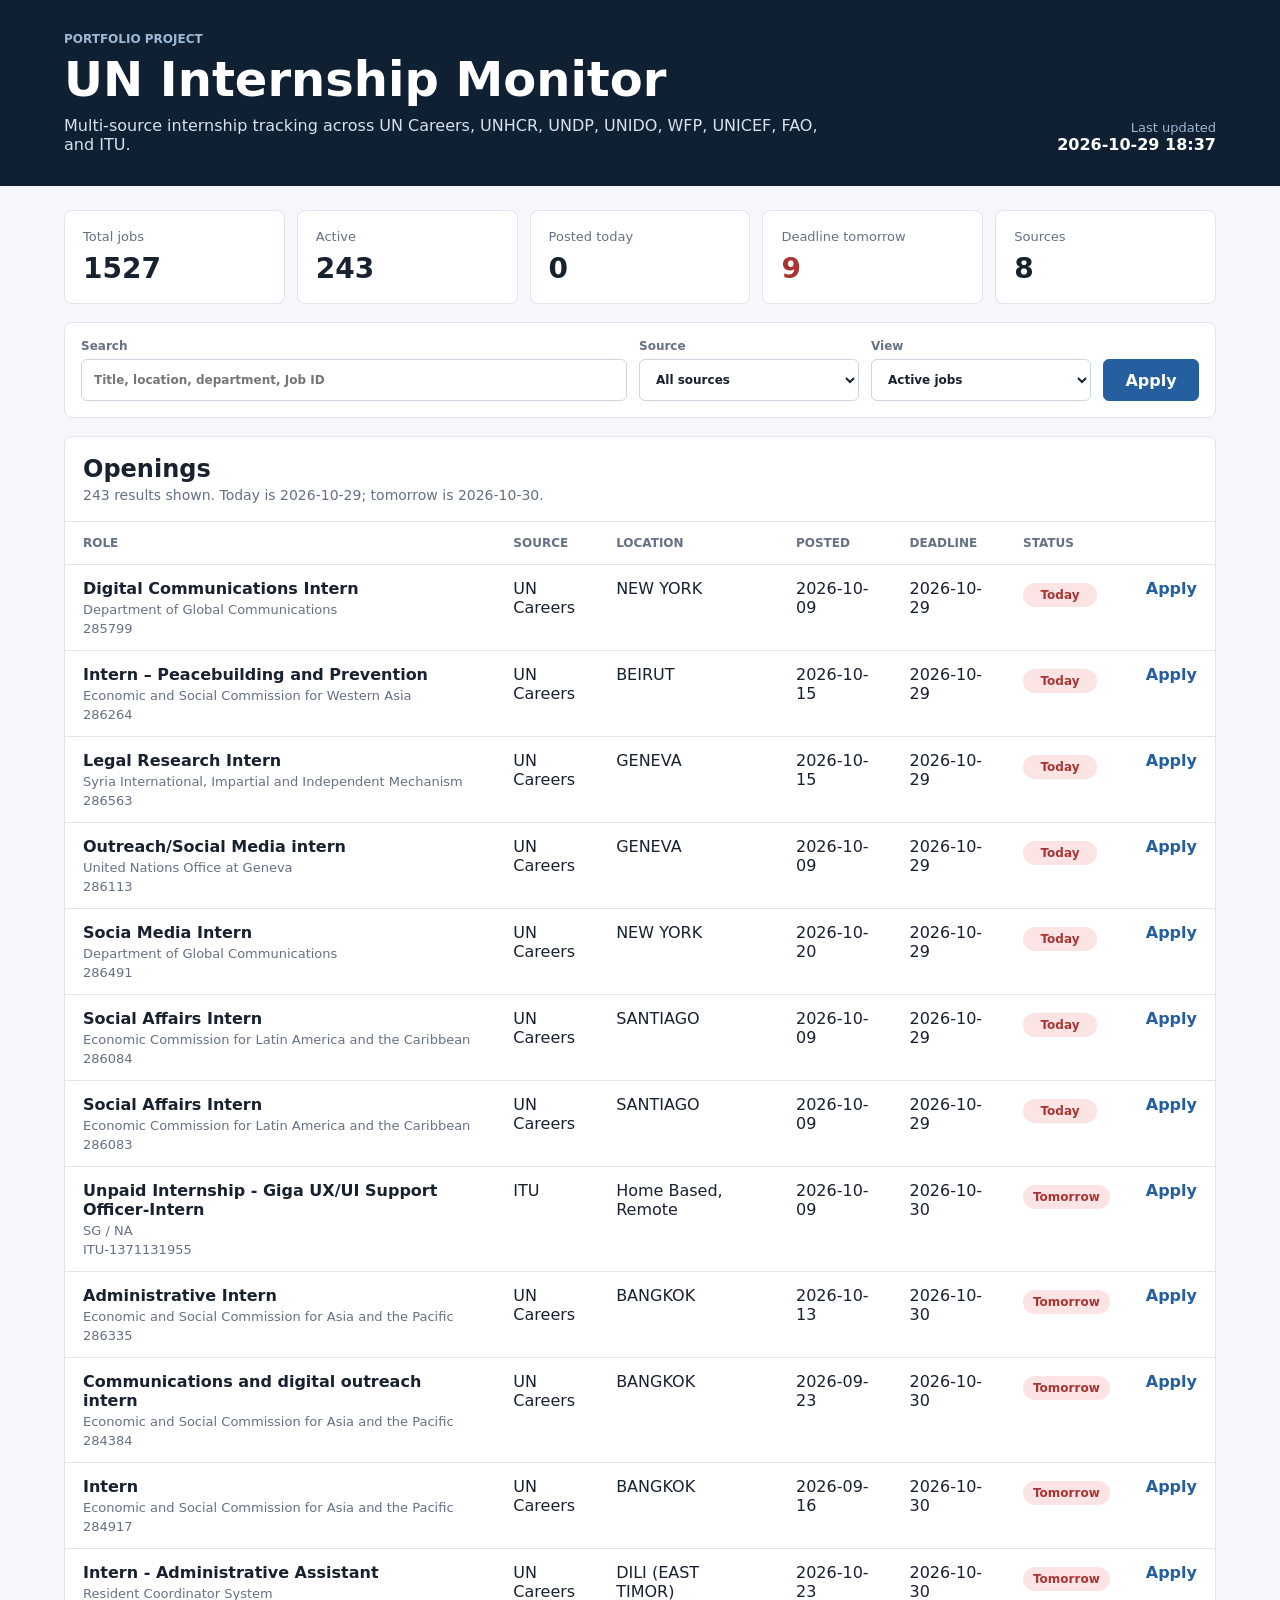
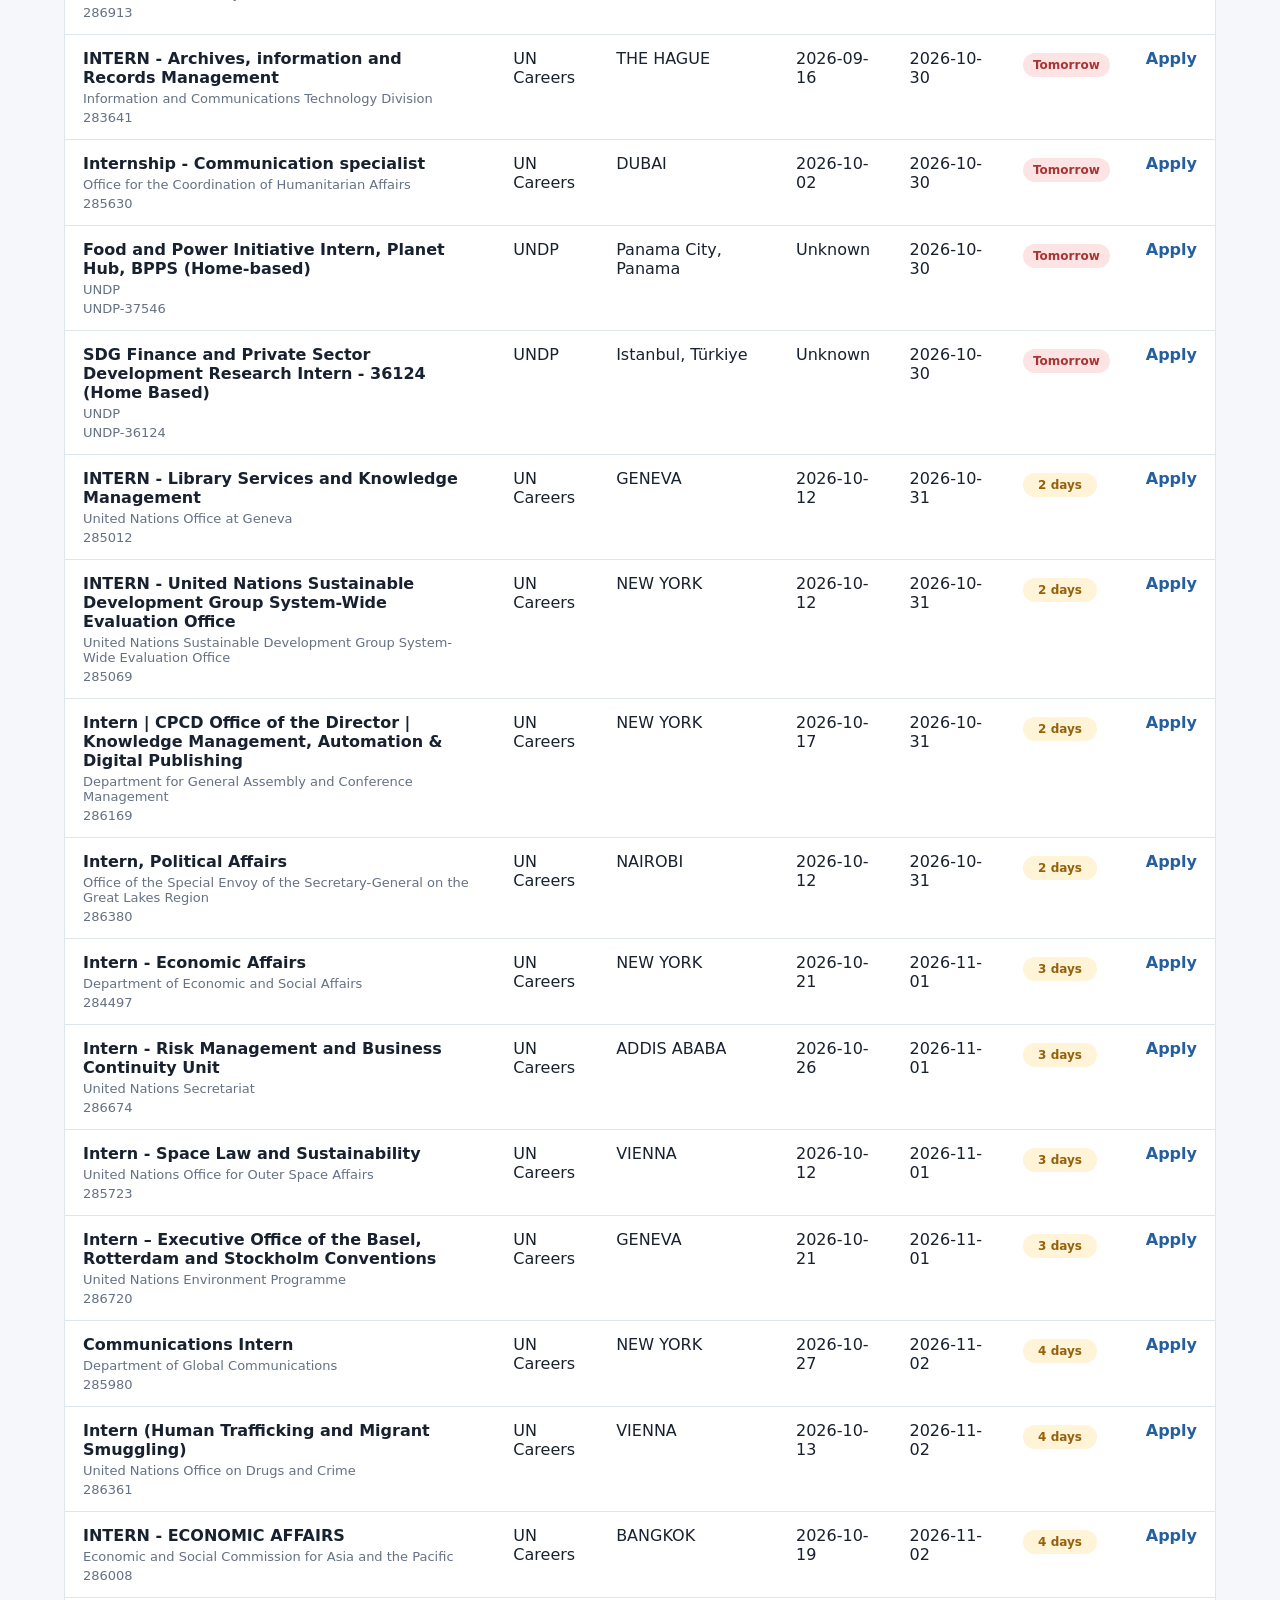
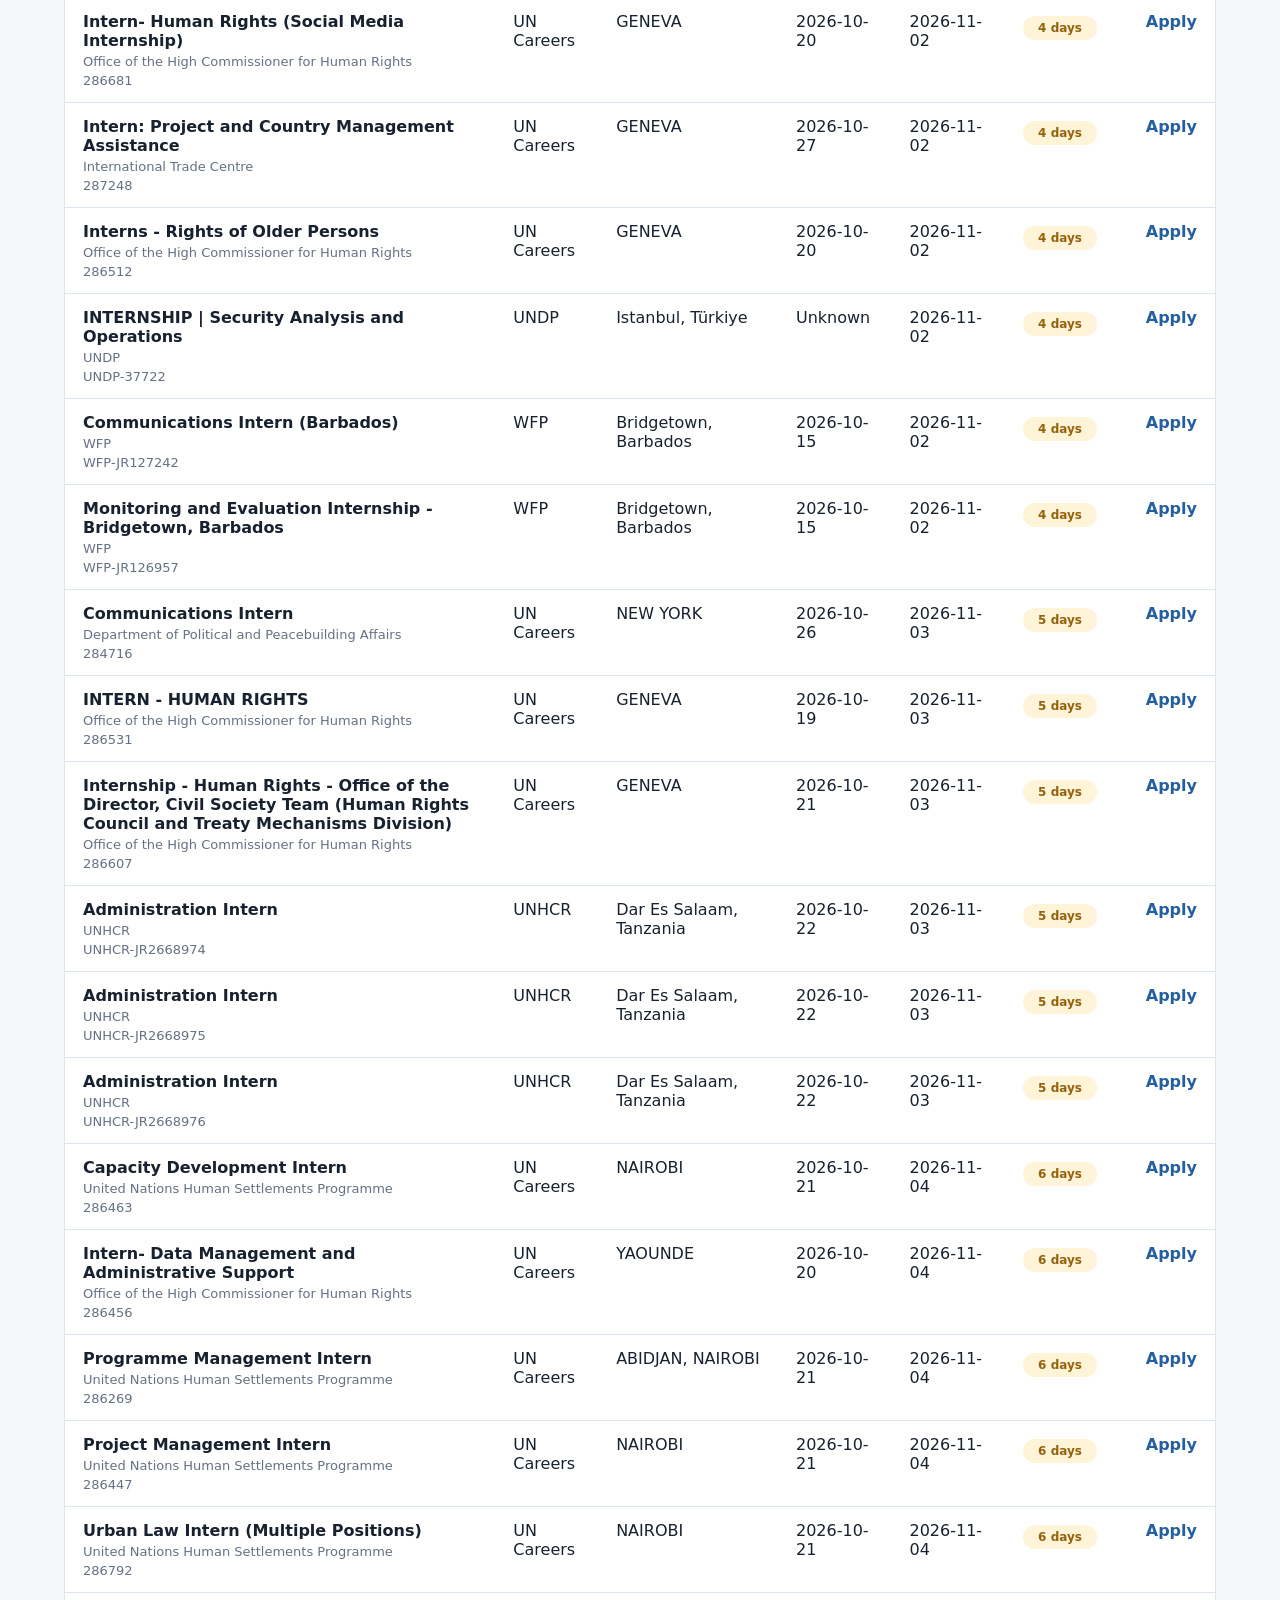
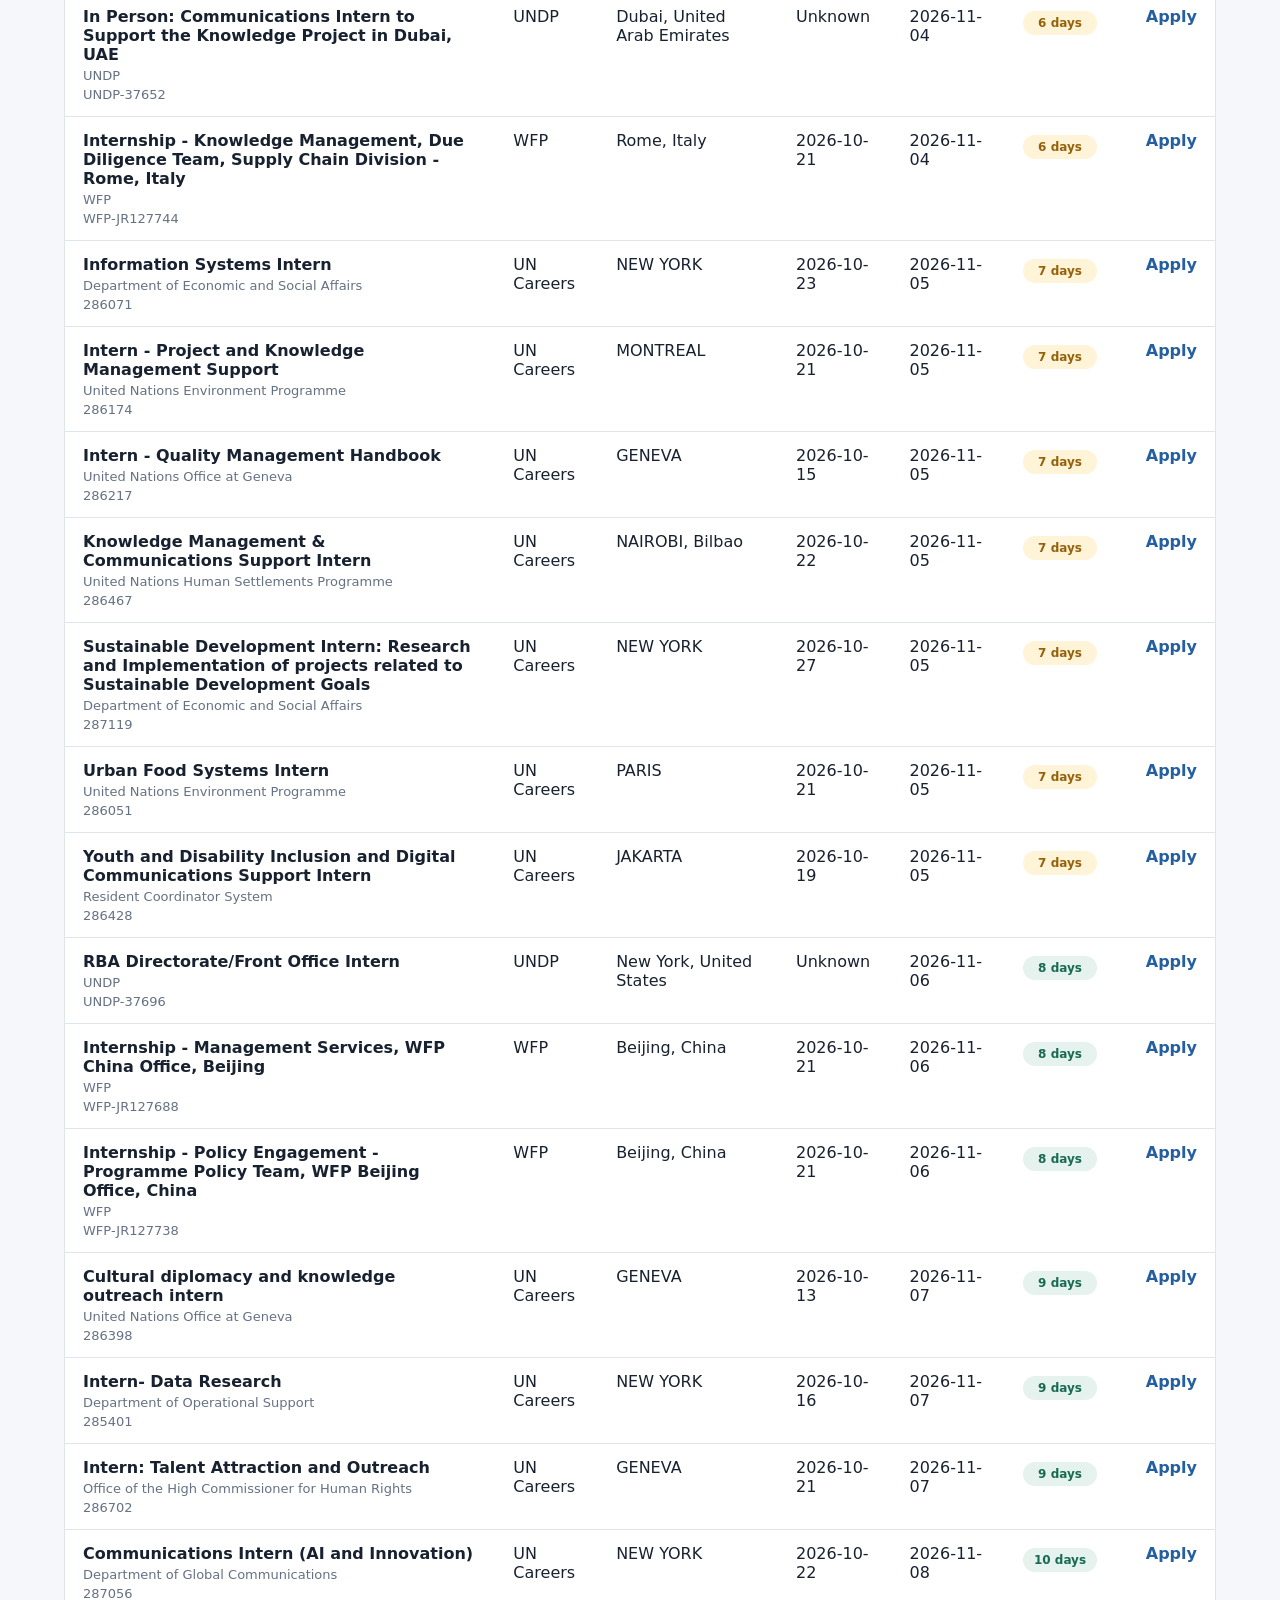
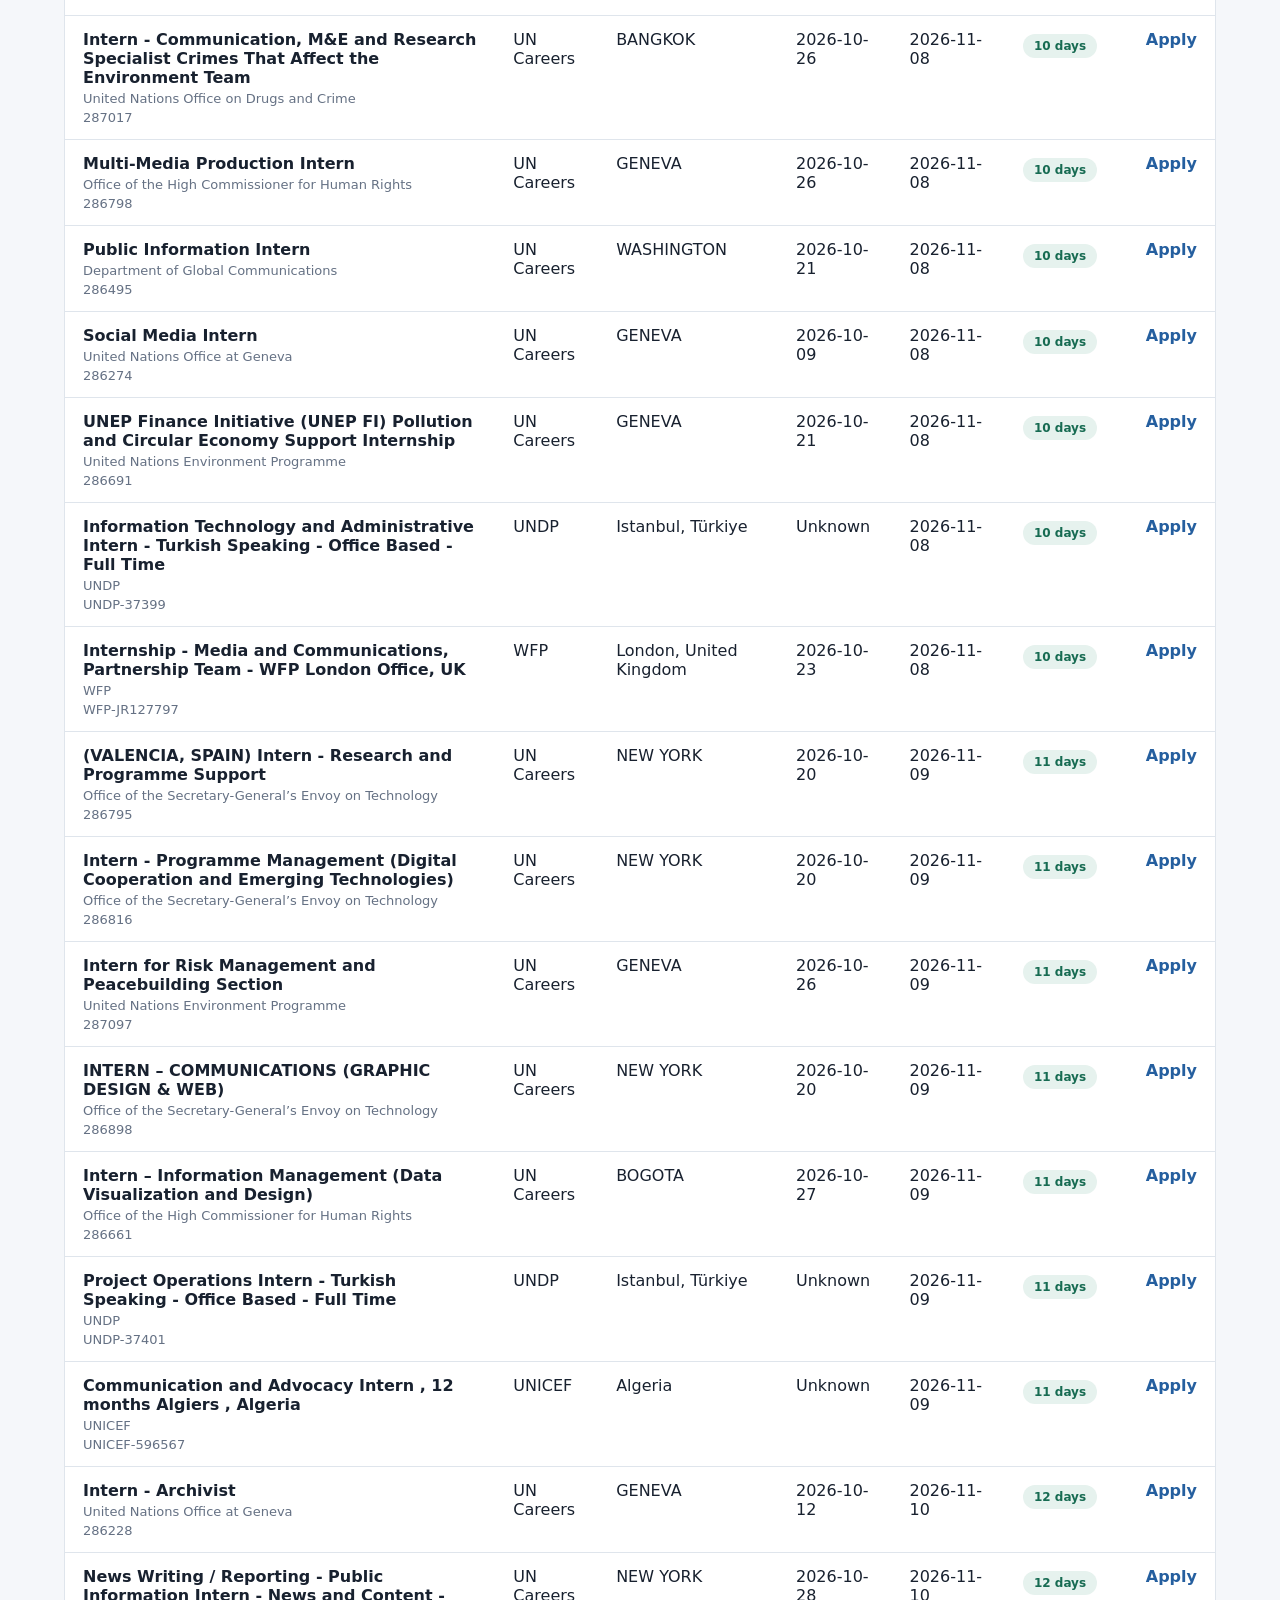
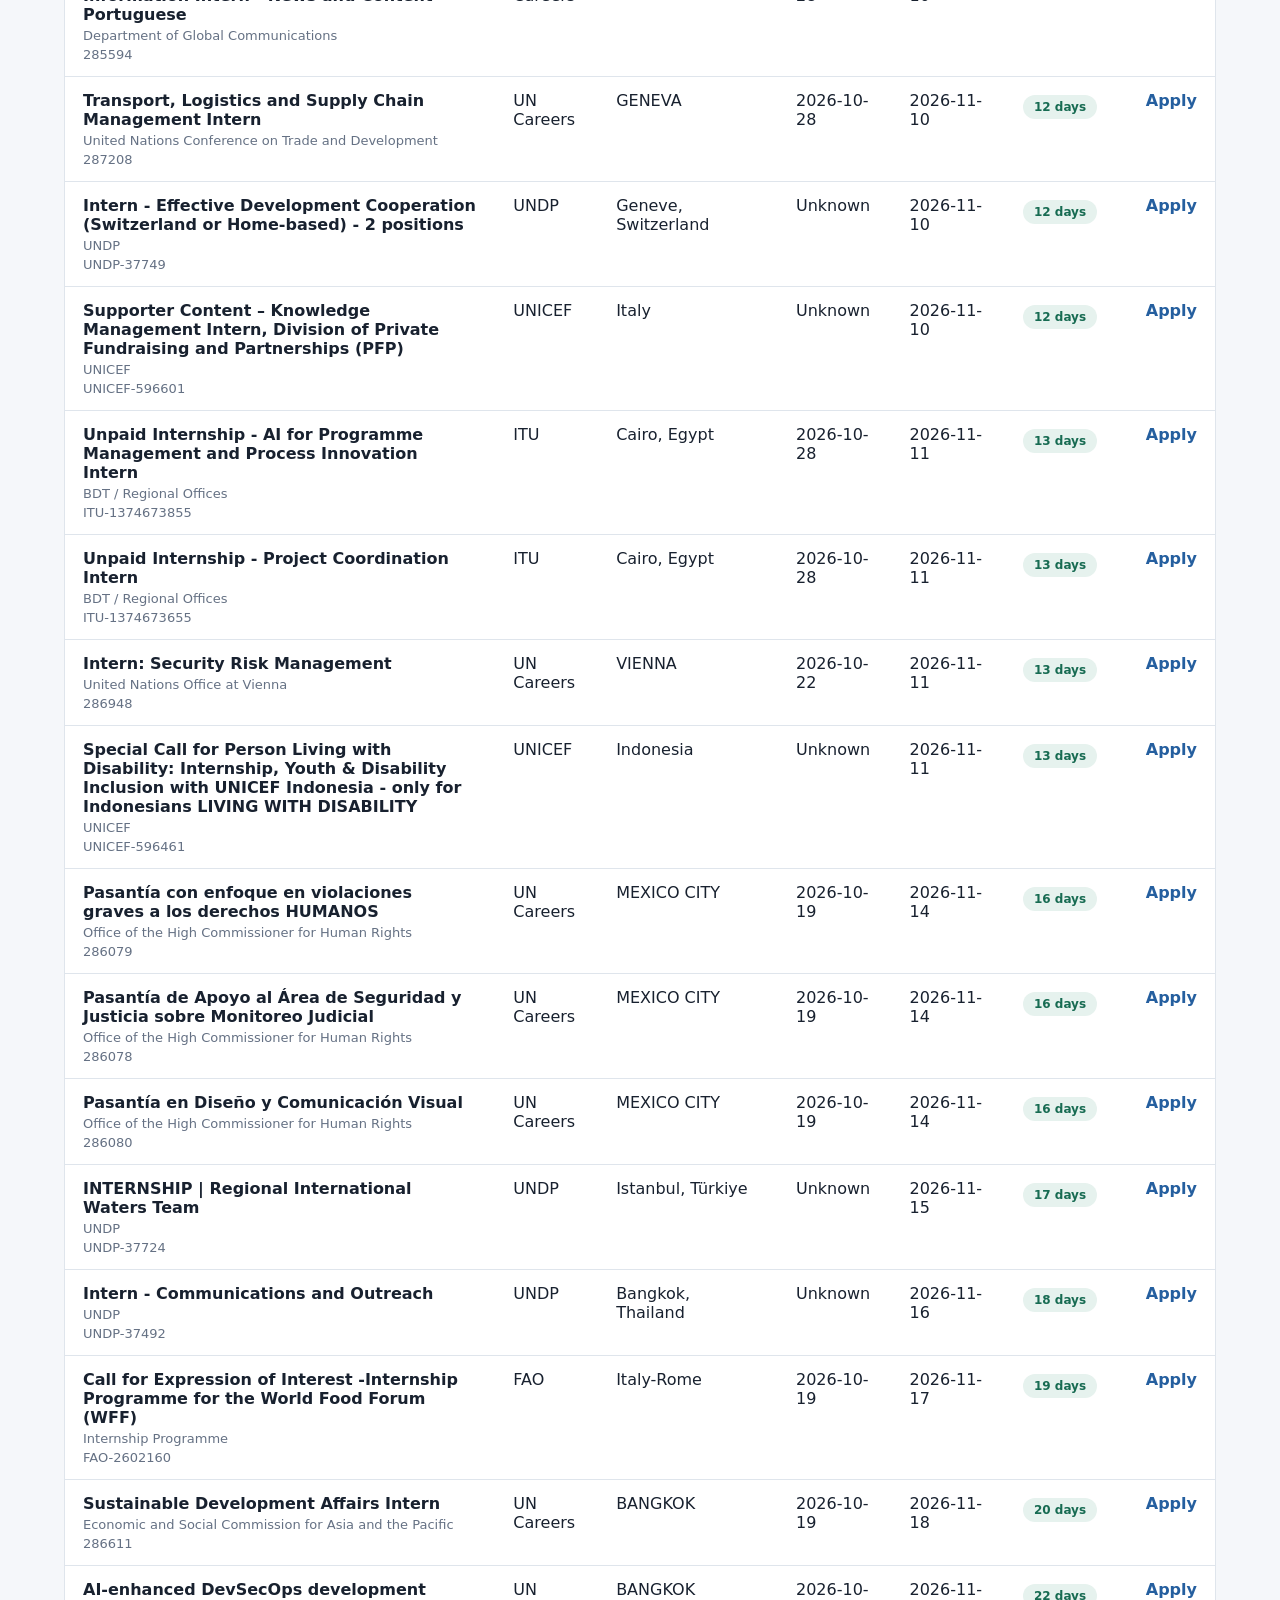
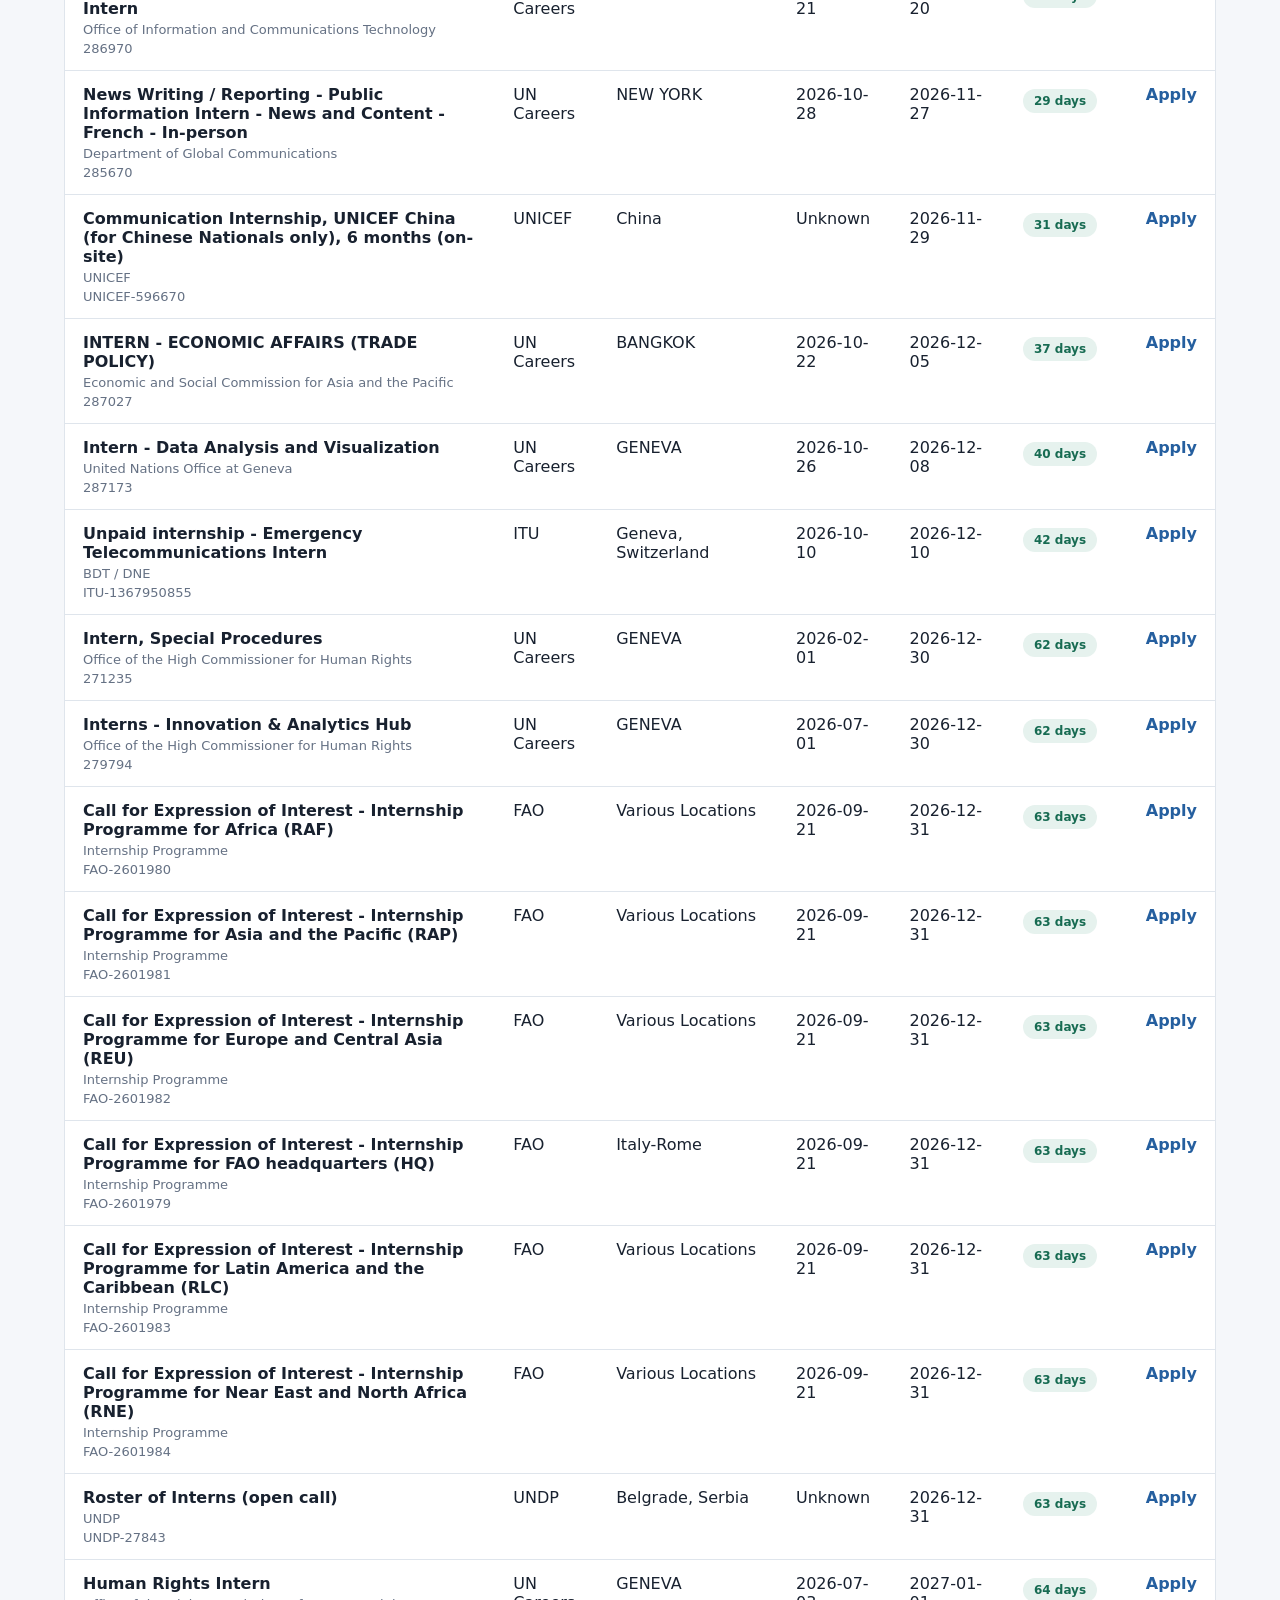
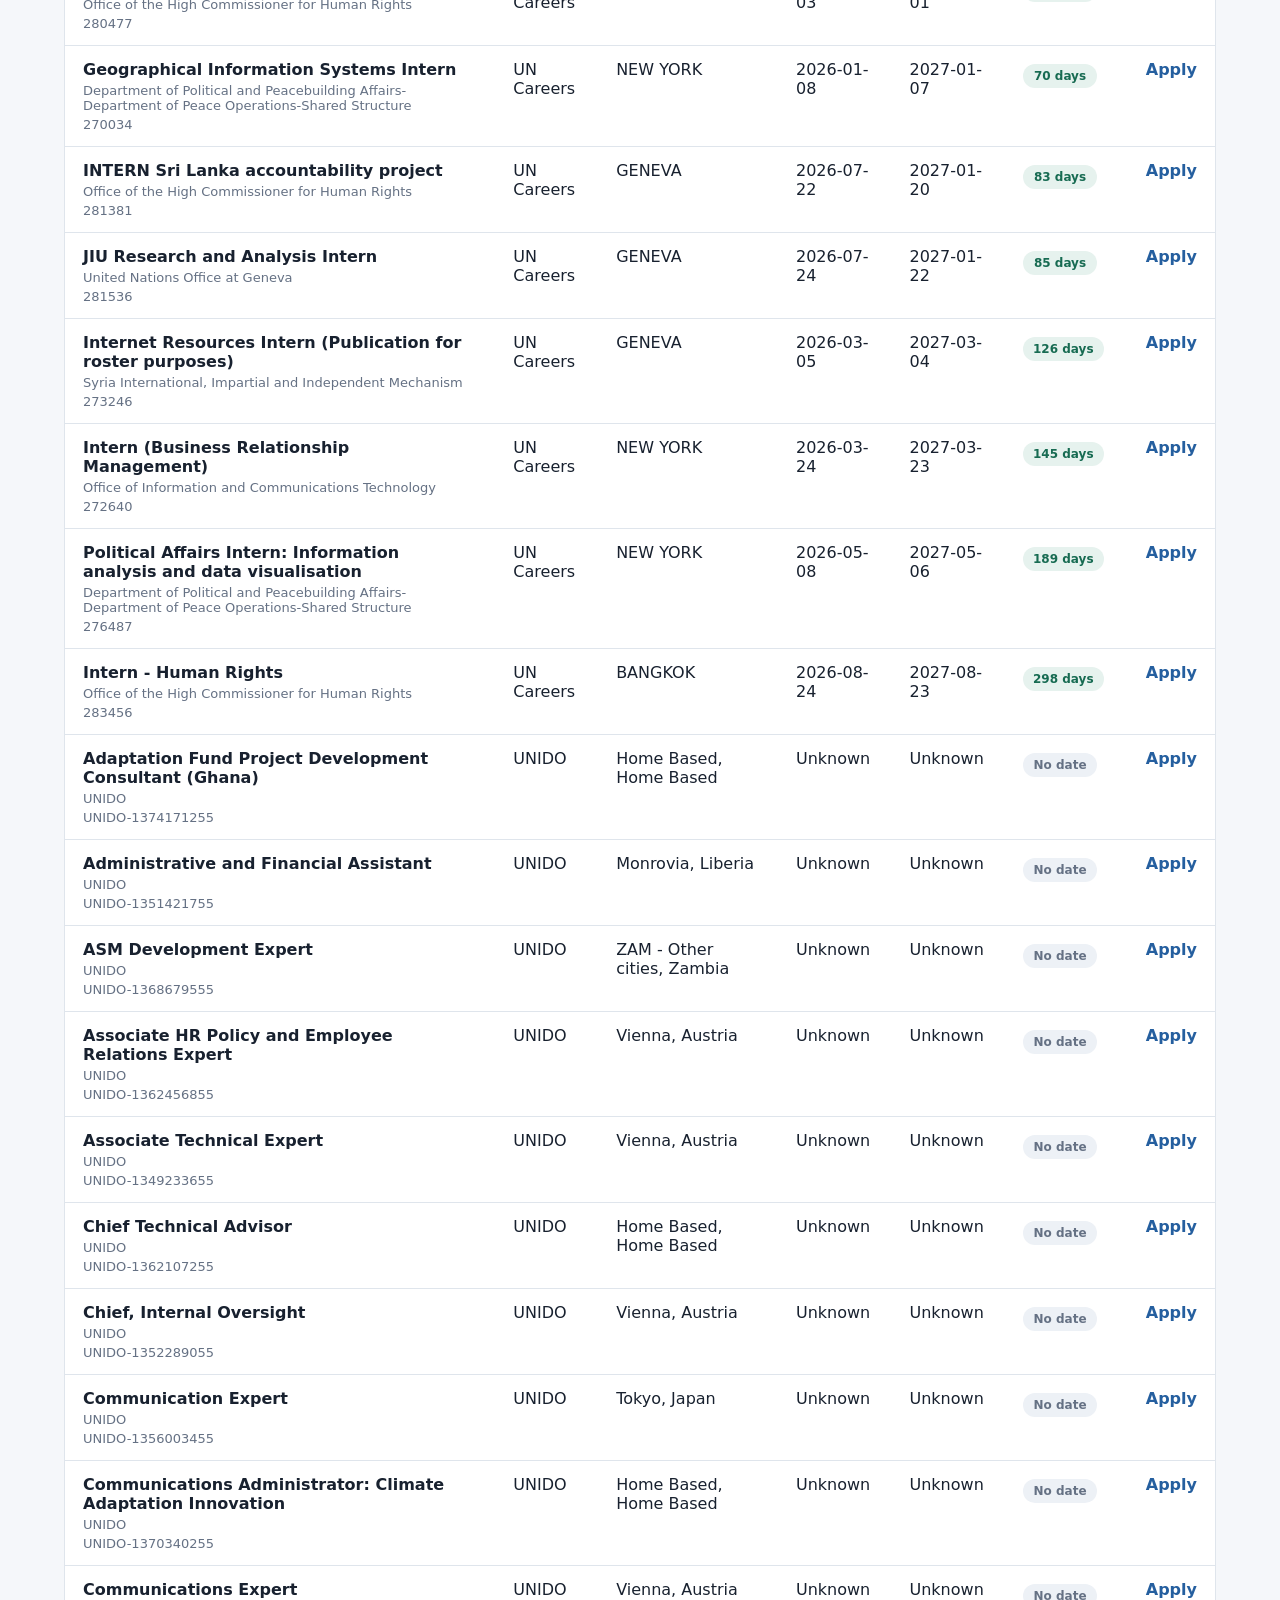
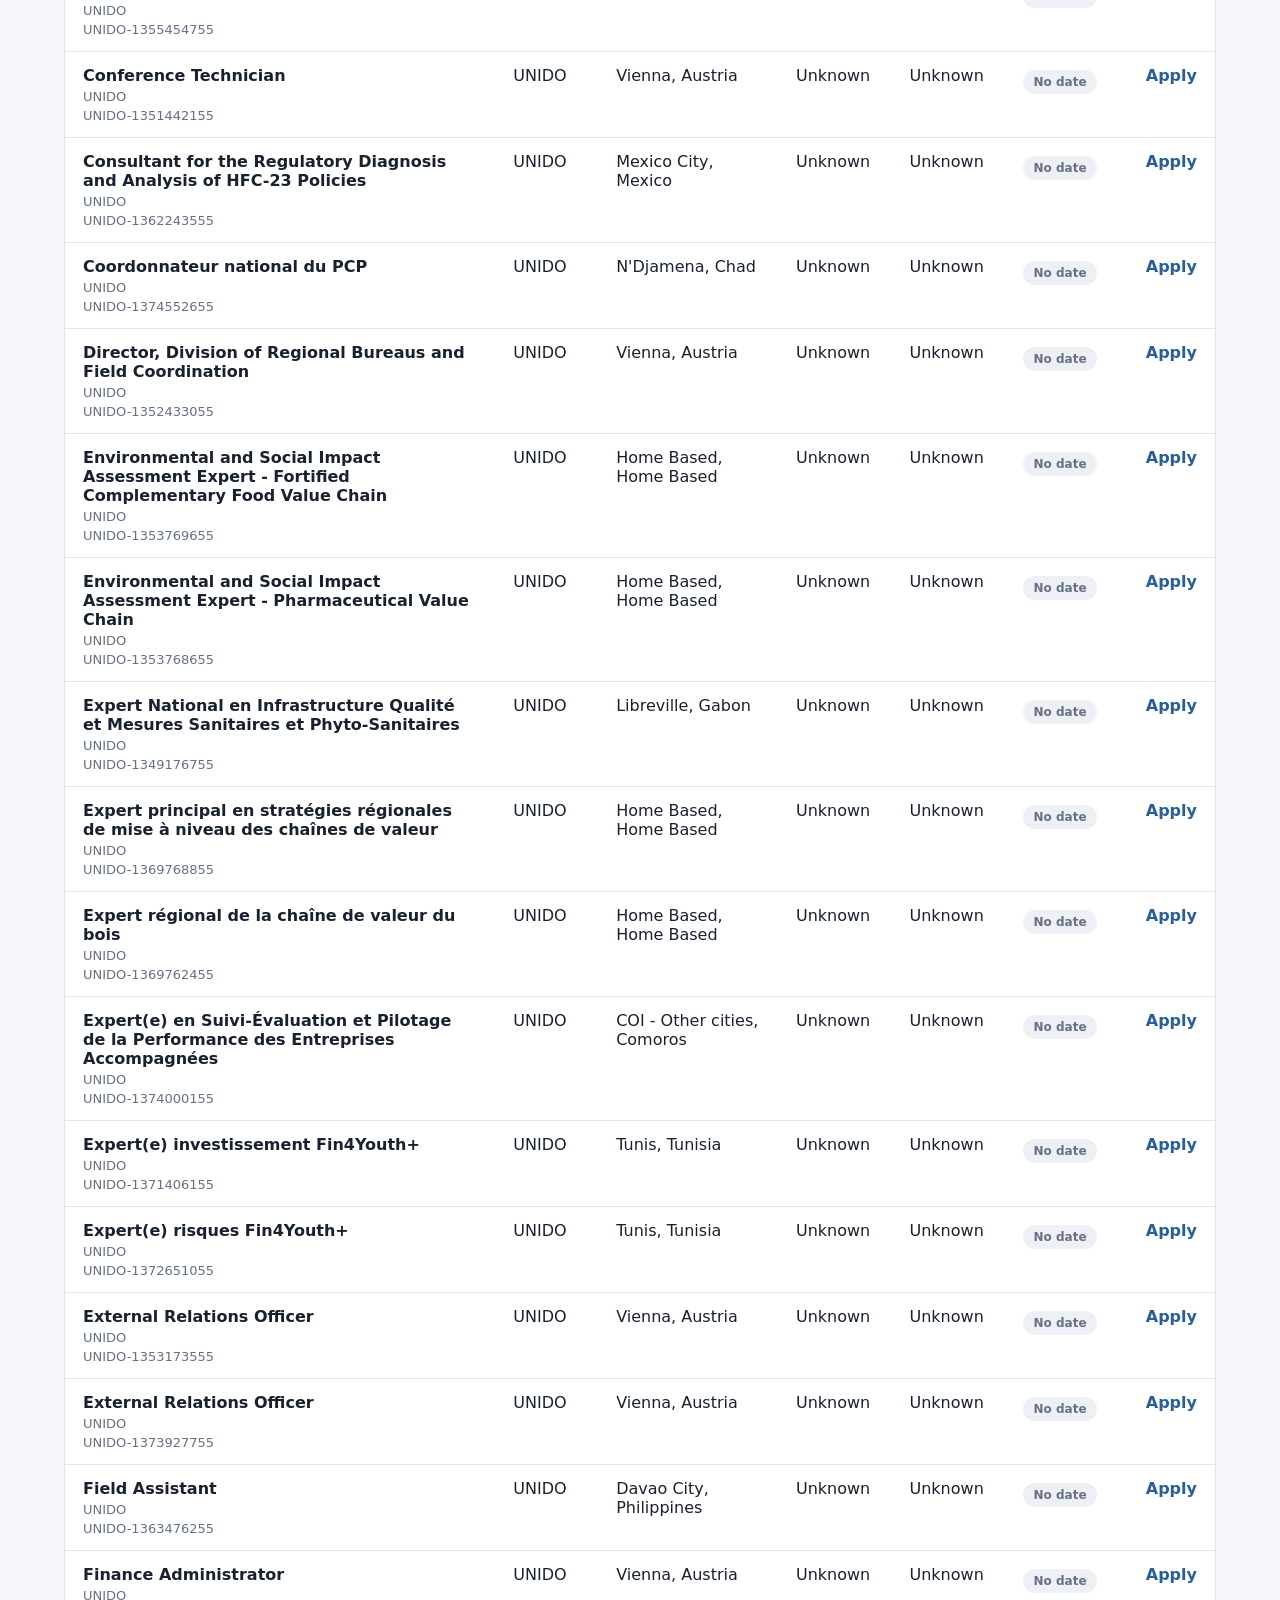
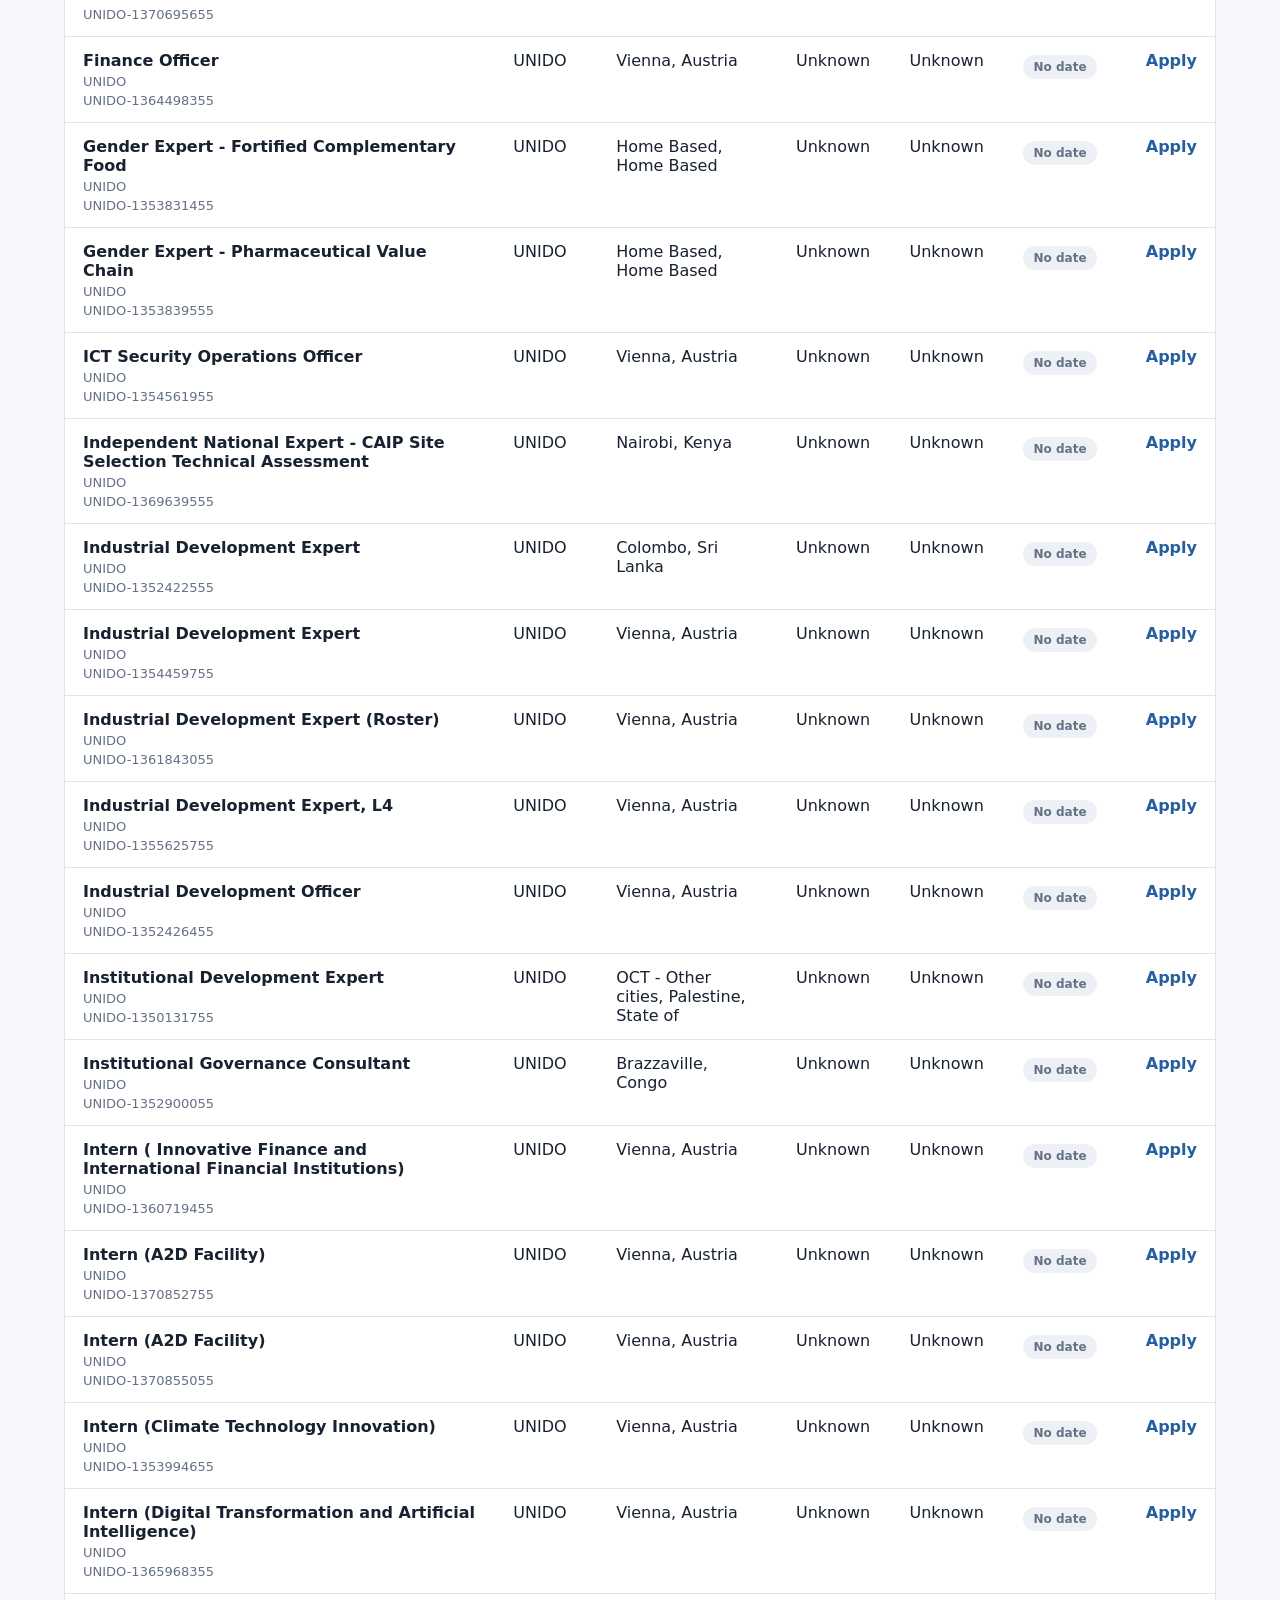
==== commit 2a7fddc8: "Update dashboard 2026-10-29" ====
--- a/docs/index.html
+++ b/docs/index.html
@@ -17,7 +17,7 @@
       </div>
       <div class="meta">
         <span>Last updated</span>
-        <strong>2026-10-28 16:00</strong>
+        <strong>2026-10-29 18:37</strong>
       </div>
     </header>
 
@@ -25,7 +25,7 @@
       <section class="stats" aria-label="Summary">
         <div class="stat">
           <span>Total jobs</span>
-          <strong>1522</strong>
+          <strong>1527</strong>
         </div>
         <div class="stat">
           <span>Active</span>
@@ -33,11 +33,11 @@
         </div>
         <div class="stat">
           <span>Posted today</span>
-          <strong>4</strong>
+          <strong>0</strong>
         </div>
         <div class="stat urgent">
           <span>Deadline tomorrow</span>
-          <strong>7</strong>
+          <strong>9</strong>
         </div>
         <div class="stat">
           <span>Sources</span>
@@ -91,7 +91,7 @@
         <div class="section-head">
           <div>
             <h2>Openings</h2>
-            <p>243 results shown. Today is 2026-10-28; tomorrow is 2026-10-29.</p>
+            <p>243 results shown. Today is 2026-10-29; tomorrow is 2026-10-30.</p>
           </div>
         </div>
 
@@ -112,106 +112,6 @@
               
                 <tr>
                   <td>
-                    <strong>Crime Prevention and Criminal Justice Intern</strong>
-                    <span>United Nations Office on Drugs and Crime</span>
-                    <small>286580</small>
-                  </td>
-                  <td>UN Careers</td>
-                  <td>VIENTIANE</td>
-                  <td>2026-10-15</td>
-                  <td>2026-10-28</td>
-                  <td>
-                    <span class="pill urgent">
-                      
-                        Today
-                      
-                    </span>
-                  </td>
-                  <td><a class="apply" href="https://careers.un.org/jobSearchDescription/286580?language=en" target="_blank" rel="noreferrer">Apply</a></td>
-                </tr>
-              
-                <tr>
-                  <td>
-                    <strong>Political Affairs Intern at OSRSG-CAAC in Doha, Qatar</strong>
-                    <span>Office of the SRSG for Children and Armed Conflict</span>
-                    <small>285054</small>
-                  </td>
-                  <td>UN Careers</td>
-                  <td>DOHA</td>
-                  <td>2026-10-02</td>
-                  <td>2026-10-28</td>
-                  <td>
-                    <span class="pill urgent">
-                      
-                        Today
-                      
-                    </span>
-                  </td>
-                  <td><a class="apply" href="https://careers.un.org/jobSearchDescription/285054?language=en" target="_blank" rel="noreferrer">Apply</a></td>
-                </tr>
-              
-                <tr>
-                  <td>
-                    <strong>Sustainable Development and Natural Resources Intern</strong>
-                    <span>Economic Commission for Latin America and the Caribbean</span>
-                    <small>286498</small>
-                  </td>
-                  <td>UN Careers</td>
-                  <td>MEXICO CITY</td>
-                  <td>2026-10-15</td>
-                  <td>2026-10-28</td>
-                  <td>
-                    <span class="pill urgent">
-                      
-                        Today
-                      
-                    </span>
-                  </td>
-                  <td><a class="apply" href="https://careers.un.org/jobSearchDescription/286498?language=en" target="_blank" rel="noreferrer">Apply</a></td>
-                </tr>
-              
-                <tr>
-                  <td>
-                    <strong>Communications Intern</strong>
-                    <span>UNDP</span>
-                    <small>UNDP-36925</small>
-                  </td>
-                  <td>UNDP</td>
-                  <td>Bonn, Germany</td>
-                  <td>Unknown</td>
-                  <td>2026-10-28</td>
-                  <td>
-                    <span class="pill urgent">
-                      
-                        Today
-                      
-                    </span>
-                  </td>
-                  <td><a class="apply" href="https://estm.fa.em2.oraclecloud.com/hcmUI/CandidateExperience/en/sites/CX_1/requisitions/job/36925" target="_blank" rel="noreferrer">Apply</a></td>
-                </tr>
-              
-                <tr>
-                  <td>
-                    <strong>Intern-VAM</strong>
-                    <span>WFP</span>
-                    <small>WFP-JR127613</small>
-                  </td>
-                  <td>WFP</td>
-                  <td>Freetown, Sierra Leone, The Rep. Of</td>
-                  <td>2026-10-14</td>
-                  <td>2026-10-28</td>
-                  <td>
-                    <span class="pill urgent">
-                      
-                        Today
-                      
-                    </span>
-                  </td>
-                  <td><a class="apply" href="https://wd3.myworkdaysite.com/en-US/recruiting/wfp/job_openings/jobs?workerSubType=59387fe40123101e856f1834e09b0002" target="_blank" rel="noreferrer">Apply</a></td>
-                </tr>
-              
-                <tr>
-                  <td>
                     <strong>Digital Communications Intern</strong>
                     <span>Department of Global Communications</span>
                     <small>285799</small>
@@ -223,7 +123,7 @@
                   <td>
                     <span class="pill urgent">
                       
-                        Tomorrow
+                        Today
                       
                     </span>
                   </td>
@@ -243,7 +143,7 @@
                   <td>
                     <span class="pill urgent">
                       
-                        Tomorrow
+                        Today
                       
                     </span>
                   </td>
@@ -263,7 +163,7 @@
                   <td>
                     <span class="pill urgent">
                       
-                        Tomorrow
+                        Today
                       
                     </span>
                   </td>
@@ -283,7 +183,7 @@
                   <td>
                     <span class="pill urgent">
                       
-                        Tomorrow
+                        Today
                       
                     </span>
                   </td>
@@ -303,7 +203,7 @@
                   <td>
                     <span class="pill urgent">
                       
-                        Tomorrow
+                        Today
                       
                     </span>
                   </td>
@@ -323,7 +223,7 @@
                   <td>
                     <span class="pill urgent">
                       
-                        Tomorrow
+                        Today
                       
                     </span>
                   </td>
@@ -343,7 +243,7 @@
                   <td>
                     <span class="pill urgent">
                       
-                        Tomorrow
+                        Today
                       
                     </span>
                   </td>
@@ -361,9 +261,9 @@
                   <td>2026-10-09</td>
                   <td>2026-10-30</td>
                   <td>
-                    <span class="pill soon">
-                      
-                        2 days
+                    <span class="pill urgent">
+                      
+                        Tomorrow
                       
                     </span>
                   </td>
@@ -381,9 +281,9 @@
                   <td>2026-10-13</td>
                   <td>2026-10-30</td>
                   <td>
-                    <span class="pill soon">
-                      
-                        2 days
+                    <span class="pill urgent">
+                      
+                        Tomorrow
                       
                     </span>
                   </td>
@@ -401,9 +301,9 @@
                   <td>2026-09-23</td>
                   <td>2026-10-30</td>
                   <td>
-                    <span class="pill soon">
-                      
-                        2 days
+                    <span class="pill urgent">
+                      
+                        Tomorrow
                       
                     </span>
                   </td>
@@ -421,9 +321,9 @@
                   <td>2026-09-16</td>
                   <td>2026-10-30</td>
                   <td>
-                    <span class="pill soon">
-                      
-                        2 days
+                    <span class="pill urgent">
+                      
+                        Tomorrow
                       
                     </span>
                   </td>
@@ -441,9 +341,9 @@
                   <td>2026-10-23</td>
                   <td>2026-10-30</td>
                   <td>
-                    <span class="pill soon">
-                      
-                        2 days
+                    <span class="pill urgent">
+                      
+                        Tomorrow
                       
                     </span>
                   </td>
@@ -461,9 +361,9 @@
                   <td>2026-09-16</td>
                   <td>2026-10-30</td>
                   <td>
-                    <span class="pill soon">
-                      
-                        2 days
+                    <span class="pill urgent">
+                      
+                        Tomorrow
                       
                     </span>
                   </td>
@@ -481,9 +381,9 @@
                   <td>2026-10-02</td>
                   <td>2026-10-30</td>
                   <td>
-                    <span class="pill soon">
-                      
-                        2 days
+                    <span class="pill urgent">
+                      
+                        Tomorrow
                       
                     </span>
                   </td>
@@ -501,9 +401,9 @@
                   <td>Unknown</td>
                   <td>2026-10-30</td>
                   <td>
-                    <span class="pill soon">
-                      
-                        2 days
+                    <span class="pill urgent">
+                      
+                        Tomorrow
                       
                     </span>
                   </td>
@@ -521,9 +421,9 @@
                   <td>Unknown</td>
                   <td>2026-10-30</td>
                   <td>
-                    <span class="pill soon">
-                      
-                        2 days
+                    <span class="pill urgent">
+                      
+                        Tomorrow
                       
                     </span>
                   </td>
@@ -543,7 +443,7 @@
                   <td>
                     <span class="pill soon">
                       
-                        3 days
+                        2 days
                       
                     </span>
                   </td>
@@ -563,7 +463,7 @@
                   <td>
                     <span class="pill soon">
                       
-                        3 days
+                        2 days
                       
                     </span>
                   </td>
@@ -583,7 +483,7 @@
                   <td>
                     <span class="pill soon">
                       
-                        3 days
+                        2 days
                       
                     </span>
                   </td>
@@ -603,7 +503,7 @@
                   <td>
                     <span class="pill soon">
                       
-                        3 days
+                        2 days
                       
                     </span>
                   </td>
@@ -623,7 +523,7 @@
                   <td>
                     <span class="pill soon">
                       
-                        4 days
+                        3 days
                       
                     </span>
                   </td>
@@ -643,7 +543,7 @@
                   <td>
                     <span class="pill soon">
                       
-                        4 days
+                        3 days
                       
                     </span>
                   </td>
@@ -663,7 +563,7 @@
                   <td>
                     <span class="pill soon">
                       
-                        4 days
+                        3 days
                       
                     </span>
                   </td>
@@ -683,91 +583,11 @@
                   <td>
                     <span class="pill soon">
                       
-                        4 days
+                        3 days
                       
                     </span>
                   </td>
                   <td><a class="apply" href="https://careers.un.org/jobSearchDescription/286720?language=en" target="_blank" rel="noreferrer">Apply</a></td>
-                </tr>
-              
-                <tr>
-                  <td>
-                    <strong>Pasantía con enfoque en violaciones graves a los derechos HUMANOS</strong>
-                    <span>Office of the High Commissioner for Human Rights</span>
-                    <small>286079</small>
-                  </td>
-                  <td>UN Careers</td>
-                  <td>MEXICO CITY</td>
-                  <td>2026-10-19</td>
-                  <td>2026-11-01</td>
-                  <td>
-                    <span class="pill soon">
-                      
-                        4 days
-                      
-                    </span>
-                  </td>
-                  <td><a class="apply" href="https://careers.un.org/jobSearchDescription/286079?language=en" target="_blank" rel="noreferrer">Apply</a></td>
-                </tr>
-              
-                <tr>
-                  <td>
-                    <strong>Pasantía de Apoyo al Área de Seguridad y Justicia sobre Monitoreo Judicial</strong>
-                    <span>Office of the High Commissioner for Human Rights</span>
-                    <small>286078</small>
-                  </td>
-                  <td>UN Careers</td>
-                  <td>MEXICO CITY</td>
-                  <td>2026-10-19</td>
-                  <td>2026-11-01</td>
-                  <td>
-                    <span class="pill soon">
-                      
-                        4 days
-                      
-                    </span>
-                  </td>
-                  <td><a class="apply" href="https://careers.un.org/jobSearchDescription/286078?language=en" target="_blank" rel="noreferrer">Apply</a></td>
-                </tr>
-              
-                <tr>
-                  <td>
-                    <strong>Pasantía en Diseño y Comunicación Visual</strong>
-                    <span>Office of the High Commissioner for Human Rights</span>
-                    <small>286080</small>
-                  </td>
-                  <td>UN Careers</td>
-                  <td>MEXICO CITY</td>
-                  <td>2026-10-19</td>
-                  <td>2026-11-01</td>
-                  <td>
-                    <span class="pill soon">
-                      
-                        4 days
-                      
-                    </span>
-                  </td>
-                  <td><a class="apply" href="https://careers.un.org/jobSearchDescription/286080?language=en" target="_blank" rel="noreferrer">Apply</a></td>
-                </tr>
-              
-                <tr>
-                  <td>
-                    <strong>(VALENCIA, SPAIN) Intern - Research and Programme Support</strong>
-                    <span>Office of the Secretary-General’s Envoy on Technology</span>
-                    <small>286795</small>
-                  </td>
-                  <td>UN Careers</td>
-                  <td>NEW YORK</td>
-                  <td>2026-10-20</td>
-                  <td>2026-11-02</td>
-                  <td>
-                    <span class="pill soon">
-                      
-                        5 days
-                      
-                    </span>
-                  </td>
-                  <td><a class="apply" href="https://careers.un.org/jobSearchDescription/286795?language=en" target="_blank" rel="noreferrer">Apply</a></td>
                 </tr>
               
                 <tr>
@@ -783,7 +603,7 @@
                   <td>
                     <span class="pill soon">
                       
-                        5 days
+                        4 days
                       
                     </span>
                   </td>
@@ -803,7 +623,7 @@
                   <td>
                     <span class="pill soon">
                       
-                        5 days
+                        4 days
                       
                     </span>
                   </td>
@@ -823,51 +643,11 @@
                   <td>
                     <span class="pill soon">
                       
-                        5 days
+                        4 days
                       
                     </span>
                   </td>
                   <td><a class="apply" href="https://careers.un.org/jobSearchDescription/286008?language=en" target="_blank" rel="noreferrer">Apply</a></td>
-                </tr>
-              
-                <tr>
-                  <td>
-                    <strong>Intern - Programme Management (Digital Cooperation and Emerging Technologies)</strong>
-                    <span>Office of the Secretary-General’s Envoy on Technology</span>
-                    <small>286816</small>
-                  </td>
-                  <td>UN Careers</td>
-                  <td>NEW YORK</td>
-                  <td>2026-10-20</td>
-                  <td>2026-11-02</td>
-                  <td>
-                    <span class="pill soon">
-                      
-                        5 days
-                      
-                    </span>
-                  </td>
-                  <td><a class="apply" href="https://careers.un.org/jobSearchDescription/286816?language=en" target="_blank" rel="noreferrer">Apply</a></td>
-                </tr>
-              
-                <tr>
-                  <td>
-                    <strong>INTERN – COMMUNICATIONS (GRAPHIC DESIGN &amp; WEB)</strong>
-                    <span>Office of the Secretary-General’s Envoy on Technology</span>
-                    <small>286898</small>
-                  </td>
-                  <td>UN Careers</td>
-                  <td>NEW YORK</td>
-                  <td>2026-10-20</td>
-                  <td>2026-11-02</td>
-                  <td>
-                    <span class="pill soon">
-                      
-                        5 days
-                      
-                    </span>
-                  </td>
-                  <td><a class="apply" href="https://careers.un.org/jobSearchDescription/286898?language=en" target="_blank" rel="noreferrer">Apply</a></td>
                 </tr>
               
                 <tr>
@@ -883,7 +663,7 @@
                   <td>
                     <span class="pill soon">
                       
-                        5 days
+                        4 days
                       
                     </span>
                   </td>
@@ -903,7 +683,7 @@
                   <td>
                     <span class="pill soon">
                       
-                        5 days
+                        4 days
                       
                     </span>
                   </td>
@@ -923,7 +703,7 @@
                   <td>
                     <span class="pill soon">
                       
-                        5 days
+                        4 days
                       
                     </span>
                   </td>
@@ -943,7 +723,7 @@
                   <td>
                     <span class="pill soon">
                       
-                        5 days
+                        4 days
                       
                     </span>
                   </td>
@@ -963,7 +743,7 @@
                   <td>
                     <span class="pill soon">
                       
-                        5 days
+                        4 days
                       
                     </span>
                   </td>
@@ -983,7 +763,7 @@
                   <td>
                     <span class="pill soon">
                       
-                        5 days
+                        4 days
                       
                     </span>
                   </td>
@@ -1003,7 +783,7 @@
                   <td>
                     <span class="pill soon">
                       
-                        6 days
+                        5 days
                       
                     </span>
                   </td>
@@ -1023,7 +803,7 @@
                   <td>
                     <span class="pill soon">
                       
-                        6 days
+                        5 days
                       
                     </span>
                   </td>
@@ -1043,7 +823,7 @@
                   <td>
                     <span class="pill soon">
                       
-                        6 days
+                        5 days
                       
                     </span>
                   </td>
@@ -1063,7 +843,7 @@
                   <td>
                     <span class="pill soon">
                       
-                        6 days
+                        5 days
                       
                     </span>
                   </td>
@@ -1083,7 +863,7 @@
                   <td>
                     <span class="pill soon">
                       
-                        6 days
+                        5 days
                       
                     </span>
                   </td>
@@ -1103,7 +883,7 @@
                   <td>
                     <span class="pill soon">
                       
-                        6 days
+                        5 days
                       
                     </span>
                   </td>
@@ -1123,7 +903,7 @@
                   <td>
                     <span class="pill soon">
                       
-                        7 days
+                        6 days
                       
                     </span>
                   </td>
@@ -1143,7 +923,7 @@
                   <td>
                     <span class="pill soon">
                       
-                        7 days
+                        6 days
                       
                     </span>
                   </td>
@@ -1163,7 +943,7 @@
                   <td>
                     <span class="pill soon">
                       
-                        7 days
+                        6 days
                       
                     </span>
                   </td>
@@ -1183,7 +963,7 @@
                   <td>
                     <span class="pill soon">
                       
-                        7 days
+                        6 days
                       
                     </span>
                   </td>
@@ -1203,7 +983,7 @@
                   <td>
                     <span class="pill soon">
                       
-                        7 days
+                        6 days
                       
                     </span>
                   </td>
@@ -1223,7 +1003,7 @@
                   <td>
                     <span class="pill soon">
                       
-                        7 days
+                        6 days
                       
                     </span>
                   </td>
@@ -1243,7 +1023,7 @@
                   <td>
                     <span class="pill soon">
                       
-                        7 days
+                        6 days
                       
                     </span>
                   </td>
@@ -1261,9 +1041,9 @@
                   <td>2026-10-23</td>
                   <td>2026-11-05</td>
                   <td>
-                    <span class="pill open">
-                      
-                        8 days
+                    <span class="pill soon">
+                      
+                        7 days
                       
                     </span>
                   </td>
@@ -1281,9 +1061,9 @@
                   <td>2026-10-21</td>
                   <td>2026-11-05</td>
                   <td>
-                    <span class="pill open">
-                      
-                        8 days
+                    <span class="pill soon">
+                      
+                        7 days
                       
                     </span>
                   </td>
@@ -1301,9 +1081,9 @@
                   <td>2026-10-15</td>
                   <td>2026-11-05</td>
                   <td>
-                    <span class="pill open">
-                      
-                        8 days
+                    <span class="pill soon">
+                      
+                        7 days
                       
                     </span>
                   </td>
@@ -1321,9 +1101,9 @@
                   <td>2026-10-22</td>
                   <td>2026-11-05</td>
                   <td>
-                    <span class="pill open">
-                      
-                        8 days
+                    <span class="pill soon">
+                      
+                        7 days
                       
                     </span>
                   </td>
@@ -1341,9 +1121,9 @@
                   <td>2026-10-27</td>
                   <td>2026-11-05</td>
                   <td>
-                    <span class="pill open">
-                      
-                        8 days
+                    <span class="pill soon">
+                      
+                        7 days
                       
                     </span>
                   </td>
@@ -1361,9 +1141,9 @@
                   <td>2026-10-21</td>
                   <td>2026-11-05</td>
                   <td>
-                    <span class="pill open">
-                      
-                        8 days
+                    <span class="pill soon">
+                      
+                        7 days
                       
                     </span>
                   </td>
@@ -1381,9 +1161,9 @@
                   <td>2026-10-19</td>
                   <td>2026-11-05</td>
                   <td>
-                    <span class="pill open">
-                      
-                        8 days
+                    <span class="pill soon">
+                      
+                        7 days
                       
                     </span>
                   </td>
@@ -1403,7 +1183,7 @@
                   <td>
                     <span class="pill open">
                       
-                        9 days
+                        8 days
                       
                     </span>
                   </td>
@@ -1423,7 +1203,7 @@
                   <td>
                     <span class="pill open">
                       
-                        9 days
+                        8 days
                       
                     </span>
                   </td>
@@ -1443,7 +1223,7 @@
                   <td>
                     <span class="pill open">
                       
-                        9 days
+                        8 days
                       
                     </span>
                   </td>
@@ -1463,7 +1243,7 @@
                   <td>
                     <span class="pill open">
                       
-                        10 days
+                        9 days
                       
                     </span>
                   </td>
@@ -1483,7 +1263,7 @@
                   <td>
                     <span class="pill open">
                       
-                        10 days
+                        9 days
                       
                     </span>
                   </td>
@@ -1503,7 +1283,7 @@
                   <td>
                     <span class="pill open">
                       
-                        10 days
+                        9 days
                       
                     </span>
                   </td>
@@ -1523,7 +1303,7 @@
                   <td>
                     <span class="pill open">
                       
-                        11 days
+                        10 days
                       
                     </span>
                   </td>
@@ -1543,11 +1323,31 @@
                   <td>
                     <span class="pill open">
                       
-                        11 days
+                        10 days
                       
                     </span>
                   </td>
                   <td><a class="apply" href="https://careers.un.org/jobSearchDescription/287017?language=en" target="_blank" rel="noreferrer">Apply</a></td>
+                </tr>
+              
+                <tr>
+                  <td>
+                    <strong>Multi-Media Production Intern</strong>
+                    <span>Office of the High Commissioner for Human Rights</span>
+                    <small>286798</small>
+                  </td>
+                  <td>UN Careers</td>
+                  <td>GENEVA</td>
+                  <td>2026-10-26</td>
+                  <td>2026-11-08</td>
+                  <td>
+                    <span class="pill open">
+                      
+                        10 days
+                      
+                    </span>
+                  </td>
+                  <td><a class="apply" href="https://careers.un.org/jobSearchDescription/286798?language=en" target="_blank" rel="noreferrer">Apply</a></td>
                 </tr>
               
                 <tr>
@@ -1563,7 +1363,7 @@
                   <td>
                     <span class="pill open">
                       
-                        11 days
+                        10 days
                       
                     </span>
                   </td>
@@ -1583,7 +1383,7 @@
                   <td>
                     <span class="pill open">
                       
-                        11 days
+                        10 days
                       
                     </span>
                   </td>
@@ -1603,7 +1403,7 @@
                   <td>
                     <span class="pill open">
                       
-                        11 days
+                        10 days
                       
                     </span>
                   </td>
@@ -1623,7 +1423,7 @@
                   <td>
                     <span class="pill open">
                       
-                        11 days
+                        10 days
                       
                     </span>
                   </td>
@@ -1643,11 +1443,51 @@
                   <td>
                     <span class="pill open">
                       
+                        10 days
+                      
+                    </span>
+                  </td>
+                  <td><a class="apply" href="https://wd3.myworkdaysite.com/en-US/recruiting/wfp/job_openings/jobs?workerSubType=59387fe40123101e856f1834e09b0002" target="_blank" rel="noreferrer">Apply</a></td>
+                </tr>
+              
+                <tr>
+                  <td>
+                    <strong>(VALENCIA, SPAIN) Intern - Research and Programme Support</strong>
+                    <span>Office of the Secretary-General’s Envoy on Technology</span>
+                    <small>286795</small>
+                  </td>
+                  <td>UN Careers</td>
+                  <td>NEW YORK</td>
+                  <td>2026-10-20</td>
+                  <td>2026-11-09</td>
+                  <td>
+                    <span class="pill open">
+                      
                         11 days
                       
                     </span>
                   </td>
-                  <td><a class="apply" href="https://wd3.myworkdaysite.com/en-US/recruiting/wfp/job_openings/jobs?workerSubType=59387fe40123101e856f1834e09b0002" target="_blank" rel="noreferrer">Apply</a></td>
+                  <td><a class="apply" href="https://careers.un.org/jobSearchDescription/286795?language=en" target="_blank" rel="noreferrer">Apply</a></td>
+                </tr>
+              
+                <tr>
+                  <td>
+                    <strong>Intern - Programme Management (Digital Cooperation and Emerging Technologies)</strong>
+                    <span>Office of the Secretary-General’s Envoy on Technology</span>
+                    <small>286816</small>
+                  </td>
+                  <td>UN Careers</td>
+                  <td>NEW YORK</td>
+                  <td>2026-10-20</td>
+                  <td>2026-11-09</td>
+                  <td>
+                    <span class="pill open">
+                      
+                        11 days
+                      
+                    </span>
+                  </td>
+                  <td><a class="apply" href="https://careers.un.org/jobSearchDescription/286816?language=en" target="_blank" rel="noreferrer">Apply</a></td>
                 </tr>
               
                 <tr>
@@ -1663,11 +1503,31 @@
                   <td>
                     <span class="pill open">
                       
-                        12 days
+                        11 days
                       
                     </span>
                   </td>
                   <td><a class="apply" href="https://careers.un.org/jobSearchDescription/287097?language=en" target="_blank" rel="noreferrer">Apply</a></td>
+                </tr>
+              
+                <tr>
+                  <td>
+                    <strong>INTERN – COMMUNICATIONS (GRAPHIC DESIGN &amp; WEB)</strong>
+                    <span>Office of the Secretary-General’s Envoy on Technology</span>
+                    <small>286898</small>
+                  </td>
+                  <td>UN Careers</td>
+                  <td>NEW YORK</td>
+                  <td>2026-10-20</td>
+                  <td>2026-11-09</td>
+                  <td>
+                    <span class="pill open">
+                      
+                        11 days
+                      
+                    </span>
+                  </td>
+                  <td><a class="apply" href="https://careers.un.org/jobSearchDescription/286898?language=en" target="_blank" rel="noreferrer">Apply</a></td>
                 </tr>
               
                 <tr>
@@ -1683,7 +1543,7 @@
                   <td>
                     <span class="pill open">
                       
-                        12 days
+                        11 days
                       
                     </span>
                   </td>
@@ -1703,7 +1563,7 @@
                   <td>
                     <span class="pill open">
                       
-                        12 days
+                        11 days
                       
                     </span>
                   </td>
@@ -1723,7 +1583,7 @@
                   <td>
                     <span class="pill open">
                       
-                        12 days
+                        11 days
                       
                     </span>
                   </td>
@@ -1743,7 +1603,7 @@
                   <td>
                     <span class="pill open">
                       
-                        13 days
+                        12 days
                       
                     </span>
                   </td>
@@ -1763,11 +1623,31 @@
                   <td>
                     <span class="pill open">
                       
-                        13 days
+                        12 days
                       
                     </span>
                   </td>
                   <td><a class="apply" href="https://careers.un.org/jobSearchDescription/285594?language=en" target="_blank" rel="noreferrer">Apply</a></td>
+                </tr>
+              
+                <tr>
+                  <td>
+                    <strong>Transport, Logistics and Supply Chain Management Intern</strong>
+                    <span>United Nations Conference on Trade and Development</span>
+                    <small>287208</small>
+                  </td>
+                  <td>UN Careers</td>
+                  <td>GENEVA</td>
+                  <td>2026-10-28</td>
+                  <td>2026-11-10</td>
+                  <td>
+                    <span class="pill open">
+                      
+                        12 days
+                      
+                    </span>
+                  </td>
+                  <td><a class="apply" href="https://careers.un.org/jobSearchDescription/287208?language=en" target="_blank" rel="noreferrer">Apply</a></td>
                 </tr>
               
                 <tr>
@@ -1783,7 +1663,7 @@
                   <td>
                     <span class="pill open">
                       
-                        13 days
+                        12 days
                       
                     </span>
                   </td>
@@ -1803,7 +1683,7 @@
                   <td>
                     <span class="pill open">
                       
-                        13 days
+                        12 days
                       
                     </span>
                   </td>
@@ -1823,7 +1703,7 @@
                   <td>
                     <span class="pill open">
                       
-                        14 days
+                        13 days
                       
                     </span>
                   </td>
@@ -1843,7 +1723,7 @@
                   <td>
                     <span class="pill open">
                       
-                        14 days
+                        13 days
                       
                     </span>
                   </td>
@@ -1863,7 +1743,7 @@
                   <td>
                     <span class="pill open">
                       
-                        14 days
+                        13 days
                       
                     </span>
                   </td>
@@ -1883,11 +1763,71 @@
                   <td>
                     <span class="pill open">
                       
-                        14 days
+                        13 days
                       
                     </span>
                   </td>
                   <td><a class="apply" href="https://jobs.unicef.org/en-us/job/596461/special-call-for-person-living-with-disability-internship-youth-disability-inclusion-with-unicef-indonesia-only-for-indonesians-living-with-disability" target="_blank" rel="noreferrer">Apply</a></td>
+                </tr>
+              
+                <tr>
+                  <td>
+                    <strong>Pasantía con enfoque en violaciones graves a los derechos HUMANOS</strong>
+                    <span>Office of the High Commissioner for Human Rights</span>
+                    <small>286079</small>
+                  </td>
+                  <td>UN Careers</td>
+                  <td>MEXICO CITY</td>
+                  <td>2026-10-19</td>
+                  <td>2026-11-14</td>
+                  <td>
+                    <span class="pill open">
+                      
+                        16 days
+                      
+                    </span>
+                  </td>
+                  <td><a class="apply" href="https://careers.un.org/jobSearchDescription/286079?language=en" target="_blank" rel="noreferrer">Apply</a></td>
+                </tr>
+              
+                <tr>
+                  <td>
+                    <strong>Pasantía de Apoyo al Área de Seguridad y Justicia sobre Monitoreo Judicial</strong>
+                    <span>Office of the High Commissioner for Human Rights</span>
+                    <small>286078</small>
+                  </td>
+                  <td>UN Careers</td>
+                  <td>MEXICO CITY</td>
+                  <td>2026-10-19</td>
+                  <td>2026-11-14</td>
+                  <td>
+                    <span class="pill open">
+                      
+                        16 days
+                      
+                    </span>
+                  </td>
+                  <td><a class="apply" href="https://careers.un.org/jobSearchDescription/286078?language=en" target="_blank" rel="noreferrer">Apply</a></td>
+                </tr>
+              
+                <tr>
+                  <td>
+                    <strong>Pasantía en Diseño y Comunicación Visual</strong>
+                    <span>Office of the High Commissioner for Human Rights</span>
+                    <small>286080</small>
+                  </td>
+                  <td>UN Careers</td>
+                  <td>MEXICO CITY</td>
+                  <td>2026-10-19</td>
+                  <td>2026-11-14</td>
+                  <td>
+                    <span class="pill open">
+                      
+                        16 days
+                      
+                    </span>
+                  </td>
+                  <td><a class="apply" href="https://careers.un.org/jobSearchDescription/286080?language=en" target="_blank" rel="noreferrer">Apply</a></td>
                 </tr>
               
                 <tr>
@@ -1903,7 +1843,7 @@
                   <td>
                     <span class="pill open">
                       
-                        18 days
+                        17 days
                       
                     </span>
                   </td>
@@ -1923,7 +1863,7 @@
                   <td>
                     <span class="pill open">
                       
-                        19 days
+                        18 days
                       
                     </span>
                   </td>
@@ -1943,7 +1883,7 @@
                   <td>
                     <span class="pill open">
                       
-                        20 days
+                        19 days
                       
                     </span>
                   </td>
@@ -1963,7 +1903,7 @@
                   <td>
                     <span class="pill open">
                       
-                        21 days
+                        20 days
                       
                     </span>
                   </td>
@@ -1983,7 +1923,7 @@
                   <td>
                     <span class="pill open">
                       
-                        23 days
+                        22 days
                       
                     </span>
                   </td>
@@ -2003,11 +1943,31 @@
                   <td>
                     <span class="pill open">
                       
-                        30 days
+                        29 days
                       
                     </span>
                   </td>
                   <td><a class="apply" href="https://careers.un.org/jobSearchDescription/285670?language=en" target="_blank" rel="noreferrer">Apply</a></td>
+                </tr>
+              
+                <tr>
+                  <td>
+                    <strong>Communication Internship, UNICEF China (for Chinese Nationals only), 6 months (on-site)</strong>
+                    <span>UNICEF</span>
+                    <small>UNICEF-596670</small>
+                  </td>
+                  <td>UNICEF</td>
+                  <td>China</td>
+                  <td>Unknown</td>
+                  <td>2026-11-29</td>
+                  <td>
+                    <span class="pill open">
+                      
+                        31 days
+                      
+                    </span>
+                  </td>
+                  <td><a class="apply" href="https://jobs.unicef.org/en-us/job/596670/communication-internship-unicef-china-for-chinese-nationals-only-6-months-onsite" target="_blank" rel="noreferrer">Apply</a></td>
                 </tr>
               
                 <tr>
@@ -2023,7 +1983,7 @@
                   <td>
                     <span class="pill open">
                       
-                        38 days
+                        37 days
                       
                     </span>
                   </td>
@@ -2043,7 +2003,7 @@
                   <td>
                     <span class="pill open">
                       
-                        41 days
+                        40 days
                       
                     </span>
                   </td>
@@ -2063,7 +2023,7 @@
                   <td>
                     <span class="pill open">
                       
-                        43 days
+                        42 days
                       
                     </span>
                   </td>
@@ -2083,7 +2043,7 @@
                   <td>
                     <span class="pill open">
                       
-                        63 days
+                        62 days
                       
                     </span>
                   </td>
@@ -2103,7 +2063,7 @@
                   <td>
                     <span class="pill open">
                       
-                        63 days
+                        62 days
                       
                     </span>
                   </td>
@@ -2123,7 +2083,7 @@
                   <td>
                     <span class="pill open">
                       
-                        64 days
+                        63 days
                       
                     </span>
                   </td>
@@ -2143,7 +2103,7 @@
                   <td>
                     <span class="pill open">
                       
-                        64 days
+                        63 days
                       
                     </span>
                   </td>
@@ -2163,7 +2123,7 @@
                   <td>
                     <span class="pill open">
                       
-                        64 days
+                        63 days
                       
                     </span>
                   </td>
@@ -2183,7 +2143,7 @@
                   <td>
                     <span class="pill open">
                       
-                        64 days
+                        63 days
                       
                     </span>
                   </td>
@@ -2203,7 +2163,7 @@
                   <td>
                     <span class="pill open">
                       
-                        64 days
+                        63 days
                       
                     </span>
                   </td>
@@ -2223,7 +2183,7 @@
                   <td>
                     <span class="pill open">
                       
-                        64 days
+                        63 days
                       
                     </span>
                   </td>
@@ -2243,7 +2203,7 @@
                   <td>
                     <span class="pill open">
                       
-                        64 days
+                        63 days
                       
                     </span>
                   </td>
@@ -2263,7 +2223,7 @@
                   <td>
                     <span class="pill open">
                       
-                        65 days
+                        64 days
                       
                     </span>
                   </td>
@@ -2283,7 +2243,7 @@
                   <td>
                     <span class="pill open">
                       
-                        71 days
+                        70 days
                       
                     </span>
                   </td>
@@ -2303,7 +2263,7 @@
                   <td>
                     <span class="pill open">
                       
-                        84 days
+                        83 days
                       
                     </span>
                   </td>
@@ -2323,7 +2283,7 @@
                   <td>
                     <span class="pill open">
                       
-                        86 days
+                        85 days
                       
                     </span>
                   </td>
@@ -2343,7 +2303,7 @@
                   <td>
                     <span class="pill open">
                       
-                        127 days
+                        126 days
                       
                     </span>
                   </td>
@@ -2363,7 +2323,7 @@
                   <td>
                     <span class="pill open">
                       
-                        146 days
+                        145 days
                       
                     </span>
                   </td>
@@ -2383,7 +2343,7 @@
                   <td>
                     <span class="pill open">
                       
-                        190 days
+                        189 days
                       
                     </span>
                   </td>
@@ -2403,7 +2363,7 @@
                   <td>
                     <span class="pill open">
                       
-                        299 days
+                        298 days
                       
                     </span>
                   </td>
@@ -3368,6 +3328,46 @@
                     </span>
                   </td>
                   <td><a class="apply" href="https://careers.unido.org/job/Vienna-Intern-%28Global-Environmental-Facility%29/1360093055/" target="_blank" rel="noreferrer">Apply</a></td>
+                </tr>
+              
+                <tr>
+                  <td>
+                    <strong>Intern (UNIDO Country Office in Cambodia)</strong>
+                    <span>UNIDO</span>
+                    <small>UNIDO-1374757355</small>
+                  </td>
+                  <td>UNIDO</td>
+                  <td>Phnom-Penh, Cambodia</td>
+                  <td>Unknown</td>
+                  <td>Unknown</td>
+                  <td>
+                    <span class="pill neutral">
+                      
+                        No date
+                      
+                    </span>
+                  </td>
+                  <td><a class="apply" href="https://careers.unido.org/job/Phnom-Penh-Intern-%28UNIDO-Country-Office-in-Cambodia%29/1374757355/" target="_blank" rel="noreferrer">Apply</a></td>
+                </tr>
+              
+                <tr>
+                  <td>
+                    <strong>Intern (UNIDO Investment and Technology Promotion Office Korea)</strong>
+                    <span>UNIDO</span>
+                    <small>UNIDO-1374770655</small>
+                  </td>
+                  <td>UNIDO</td>
+                  <td>Seoul, Korea, Republic of</td>
+                  <td>Unknown</td>
+                  <td>Unknown</td>
+                  <td>
+                    <span class="pill neutral">
+                      
+                        No date
+                      
+                    </span>
+                  </td>
+                  <td><a class="apply" href="https://careers.unido.org/job/Seoul-Intern-%28UNIDO-Investment-and-Technology-Promotion-Office-Korea%29/1374770655/" target="_blank" rel="noreferrer">Apply</a></td>
                 </tr>
               
                 <tr>
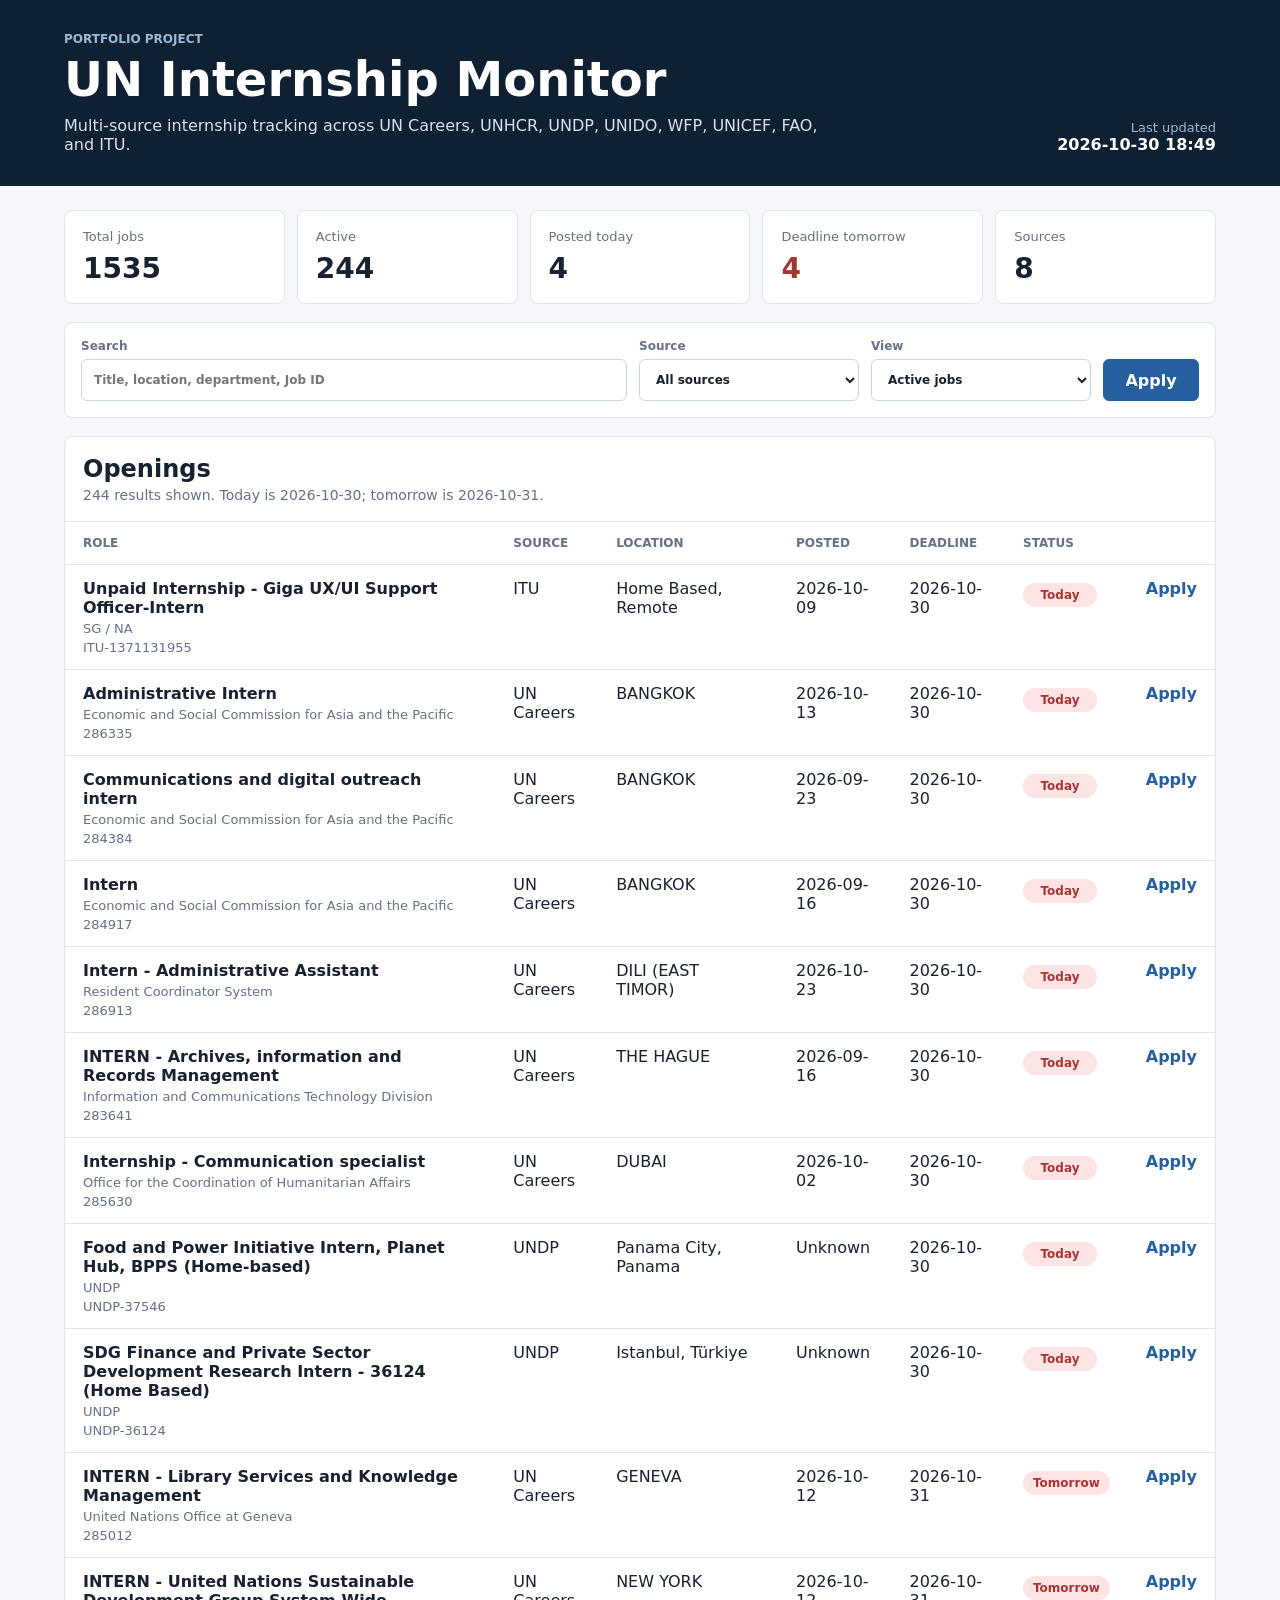
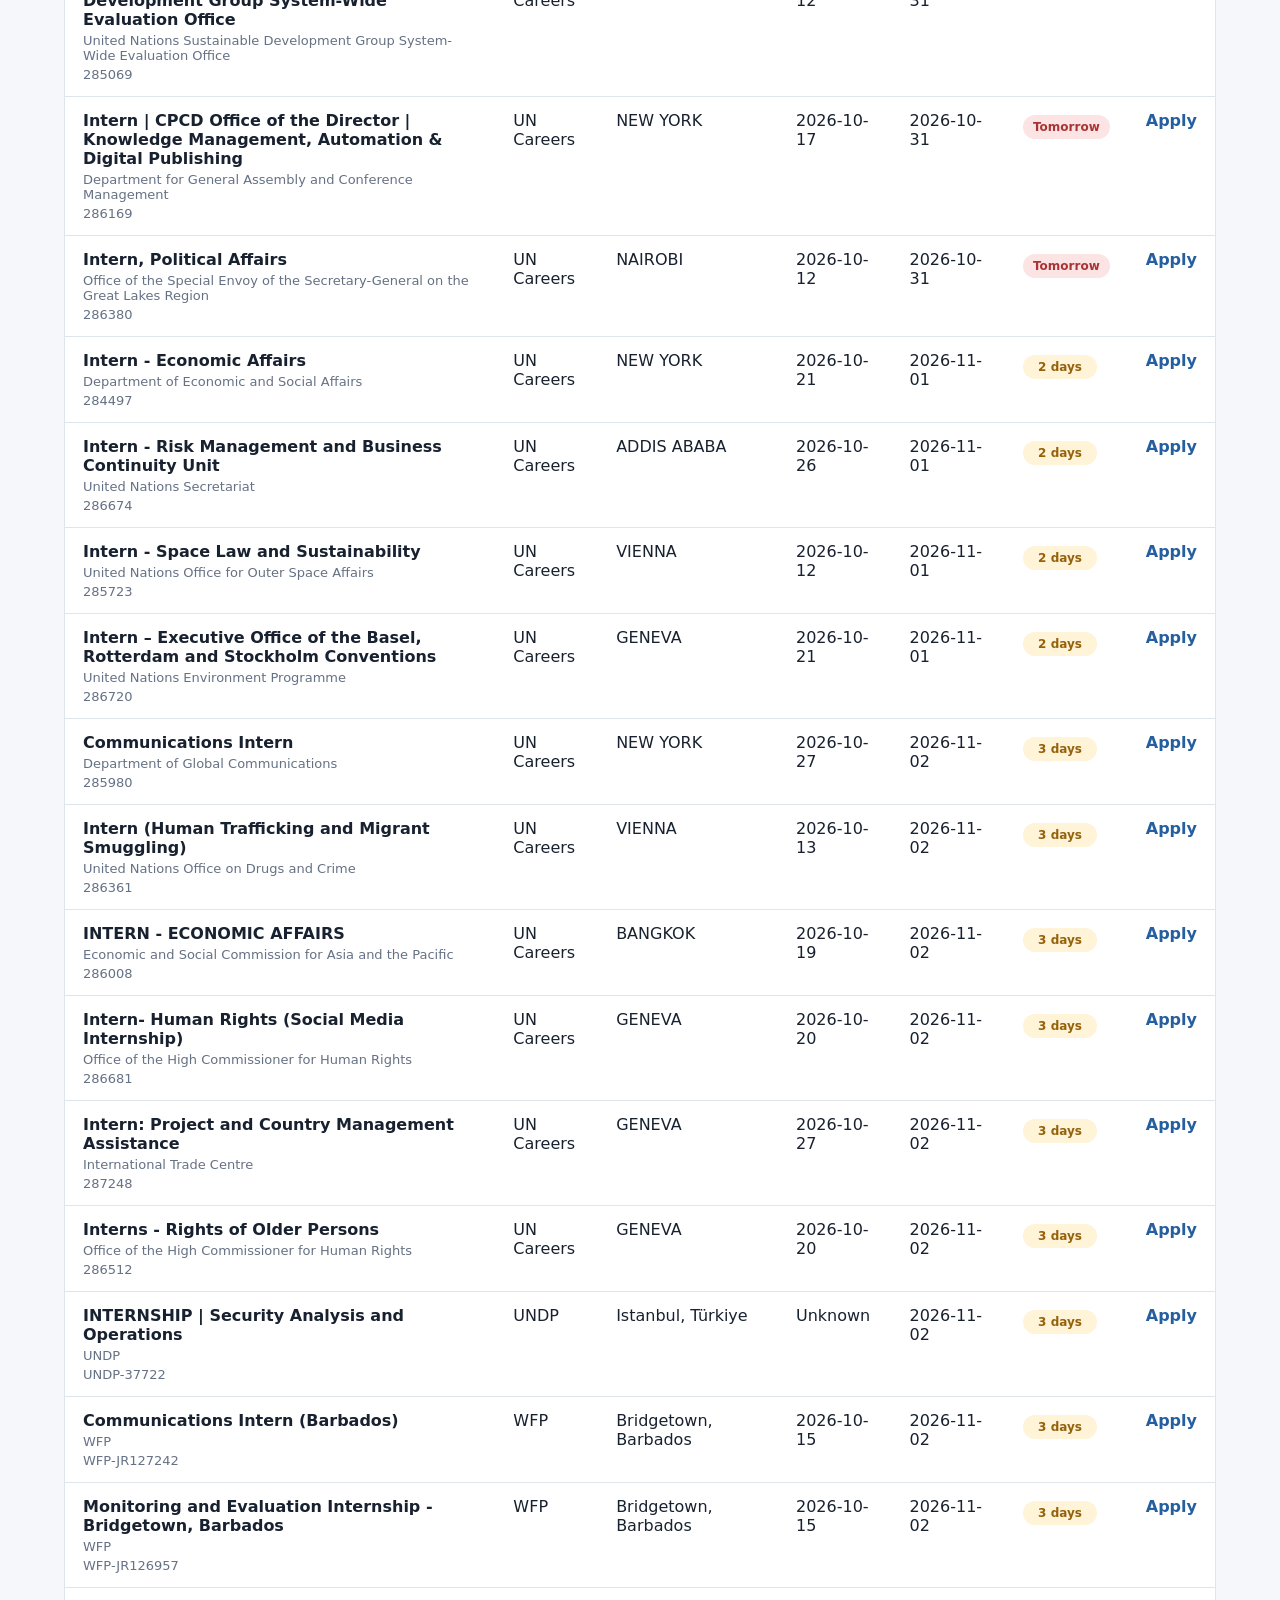
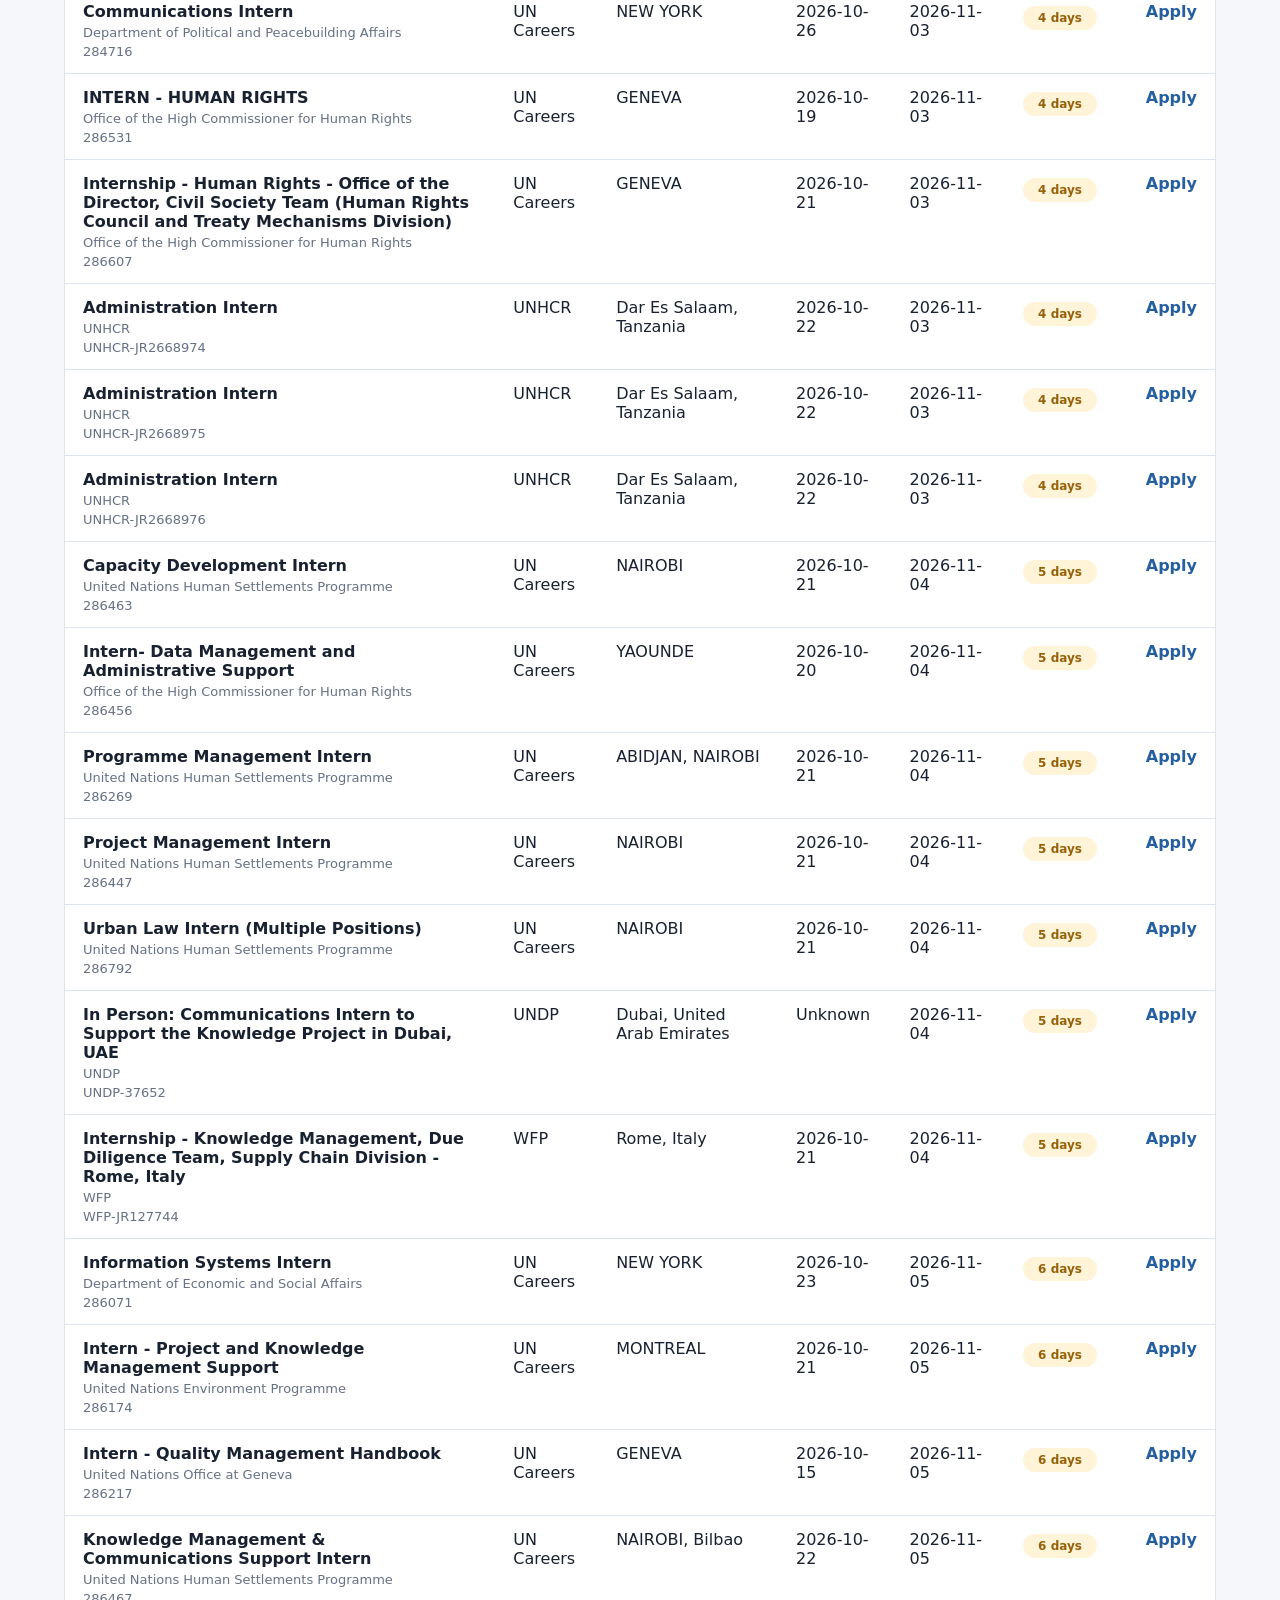
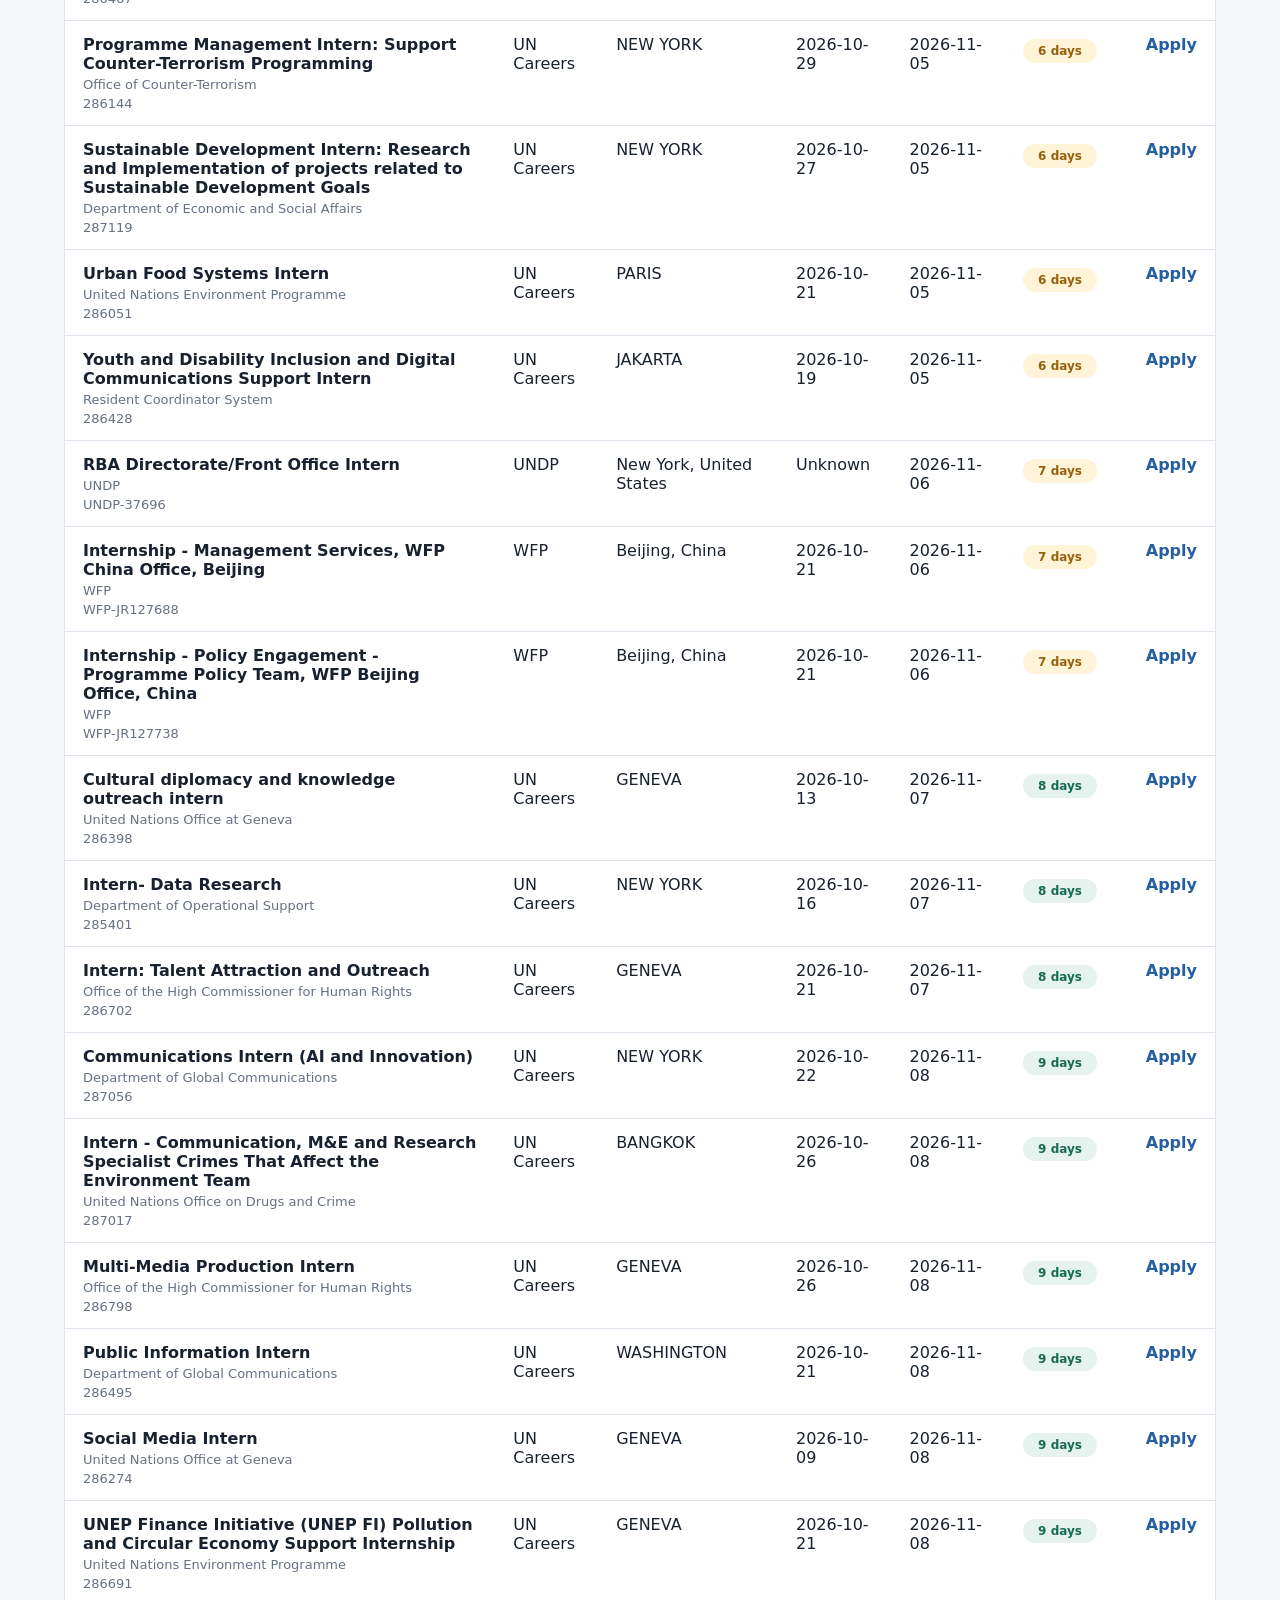
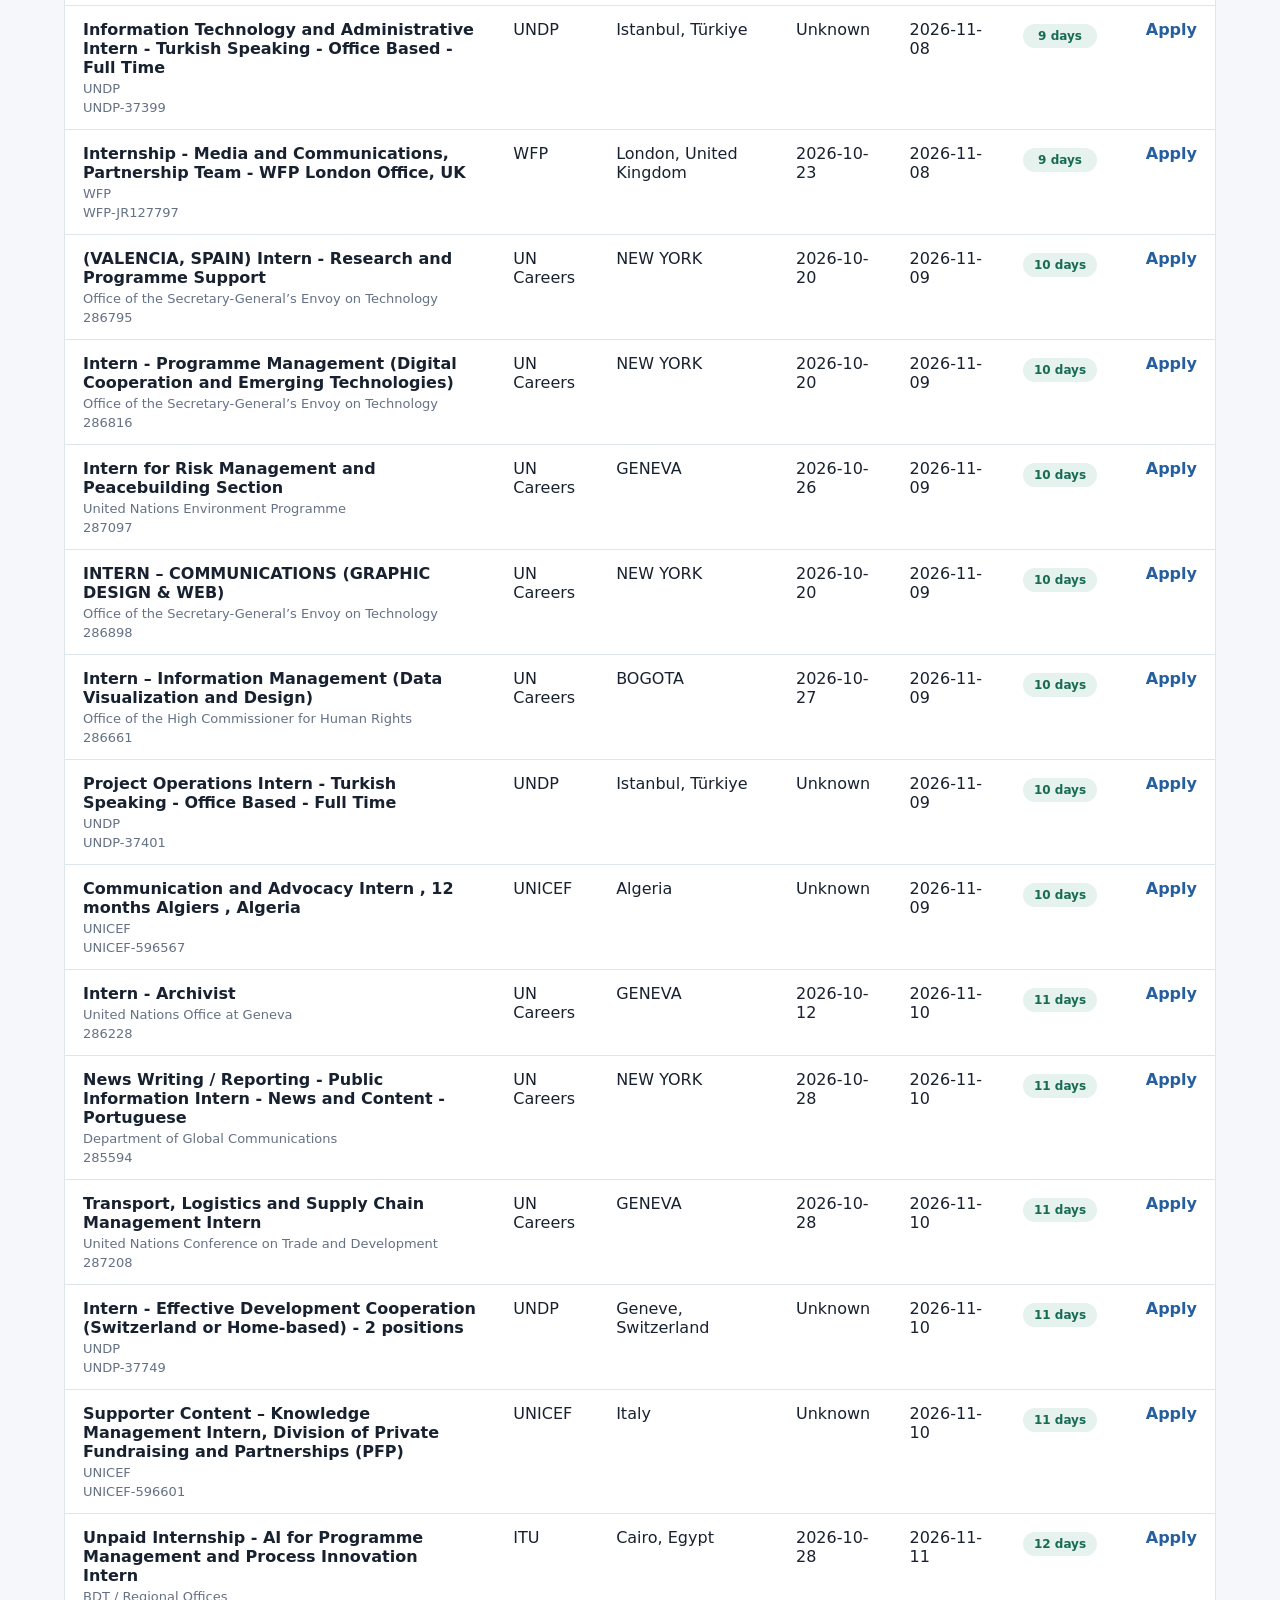
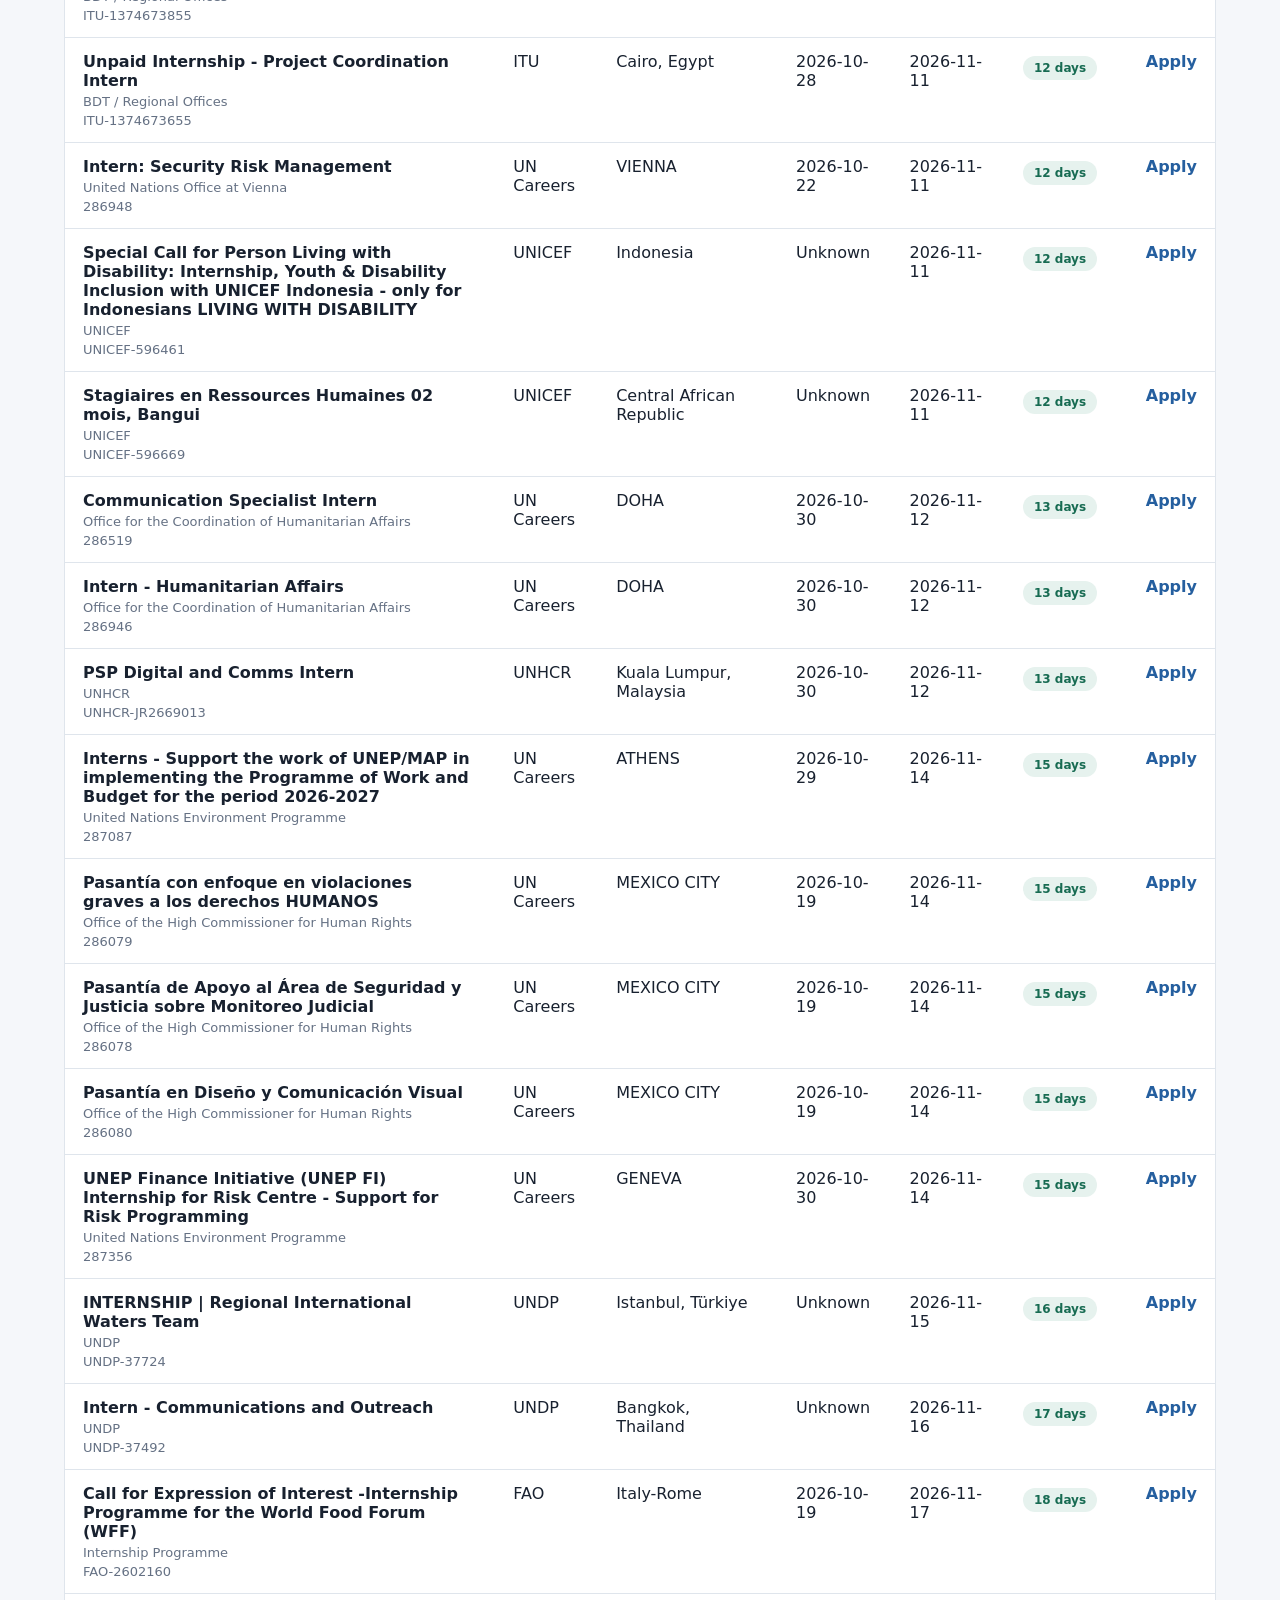
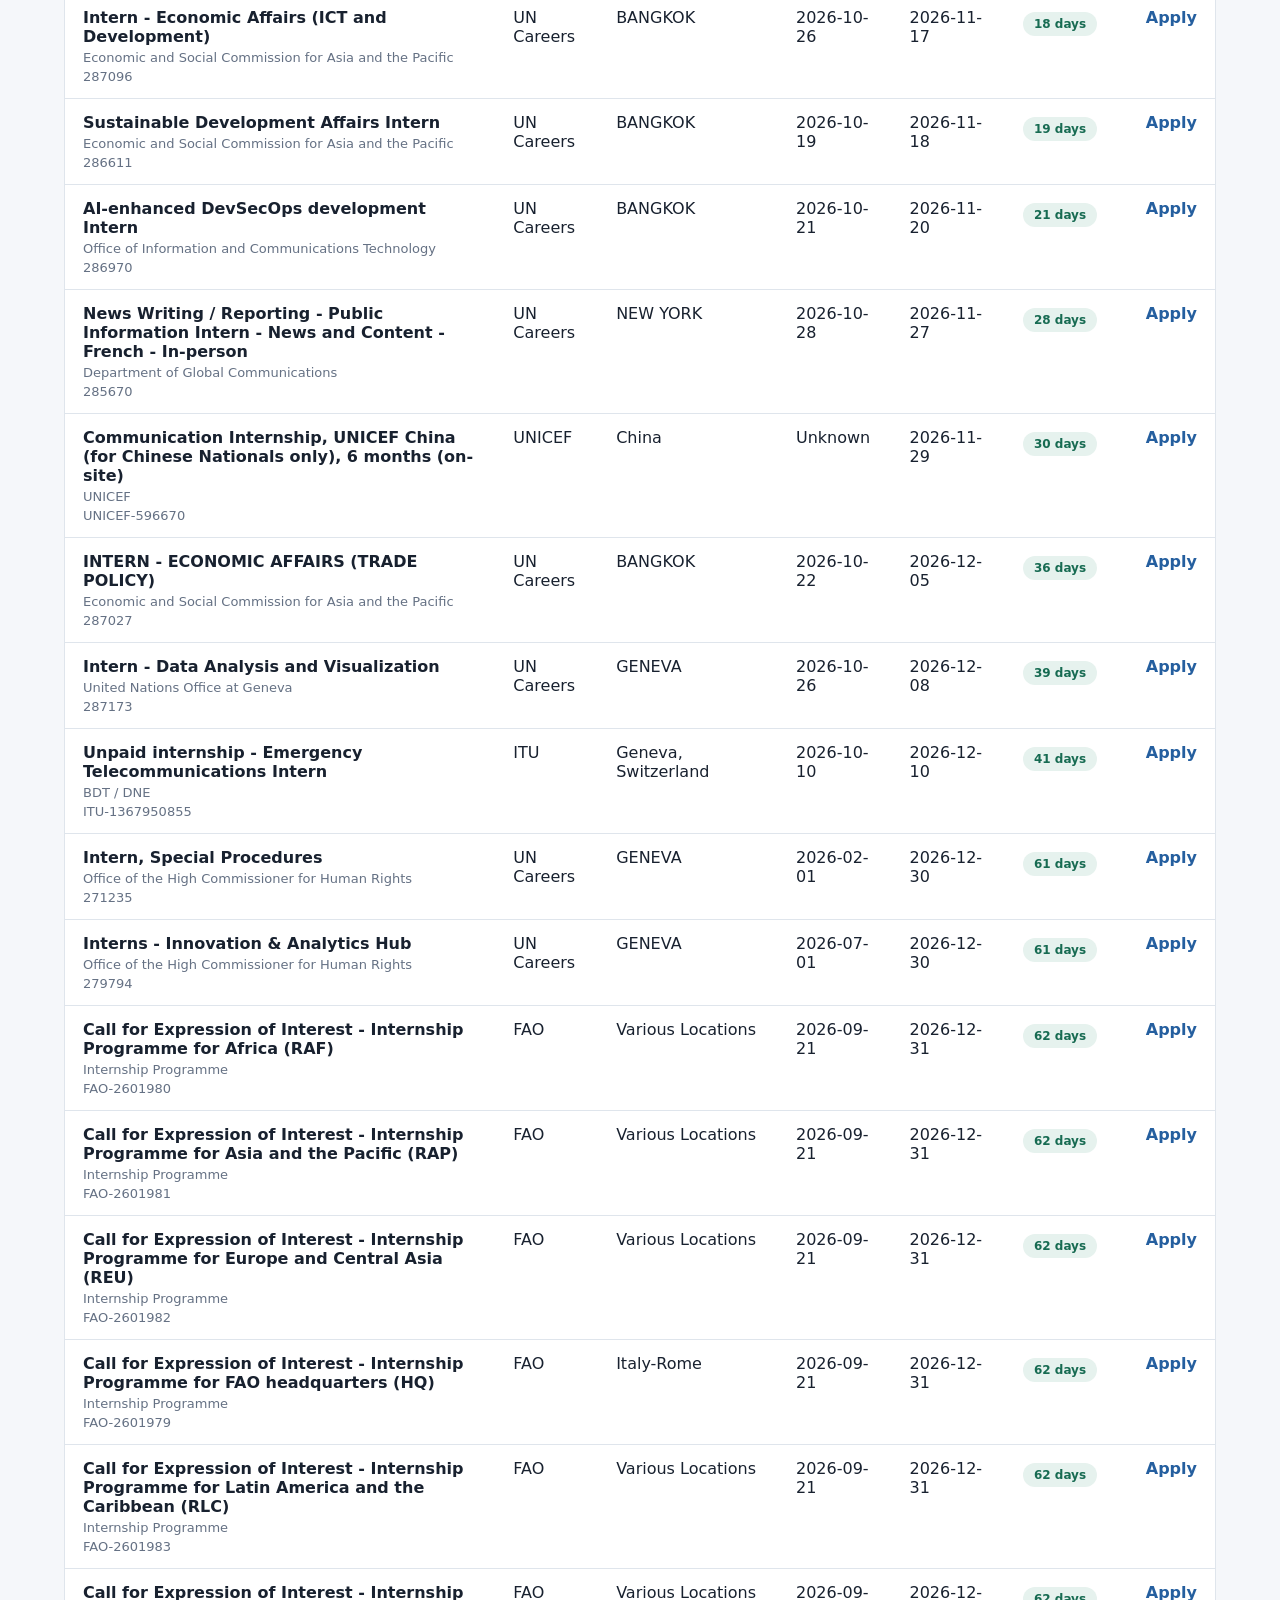
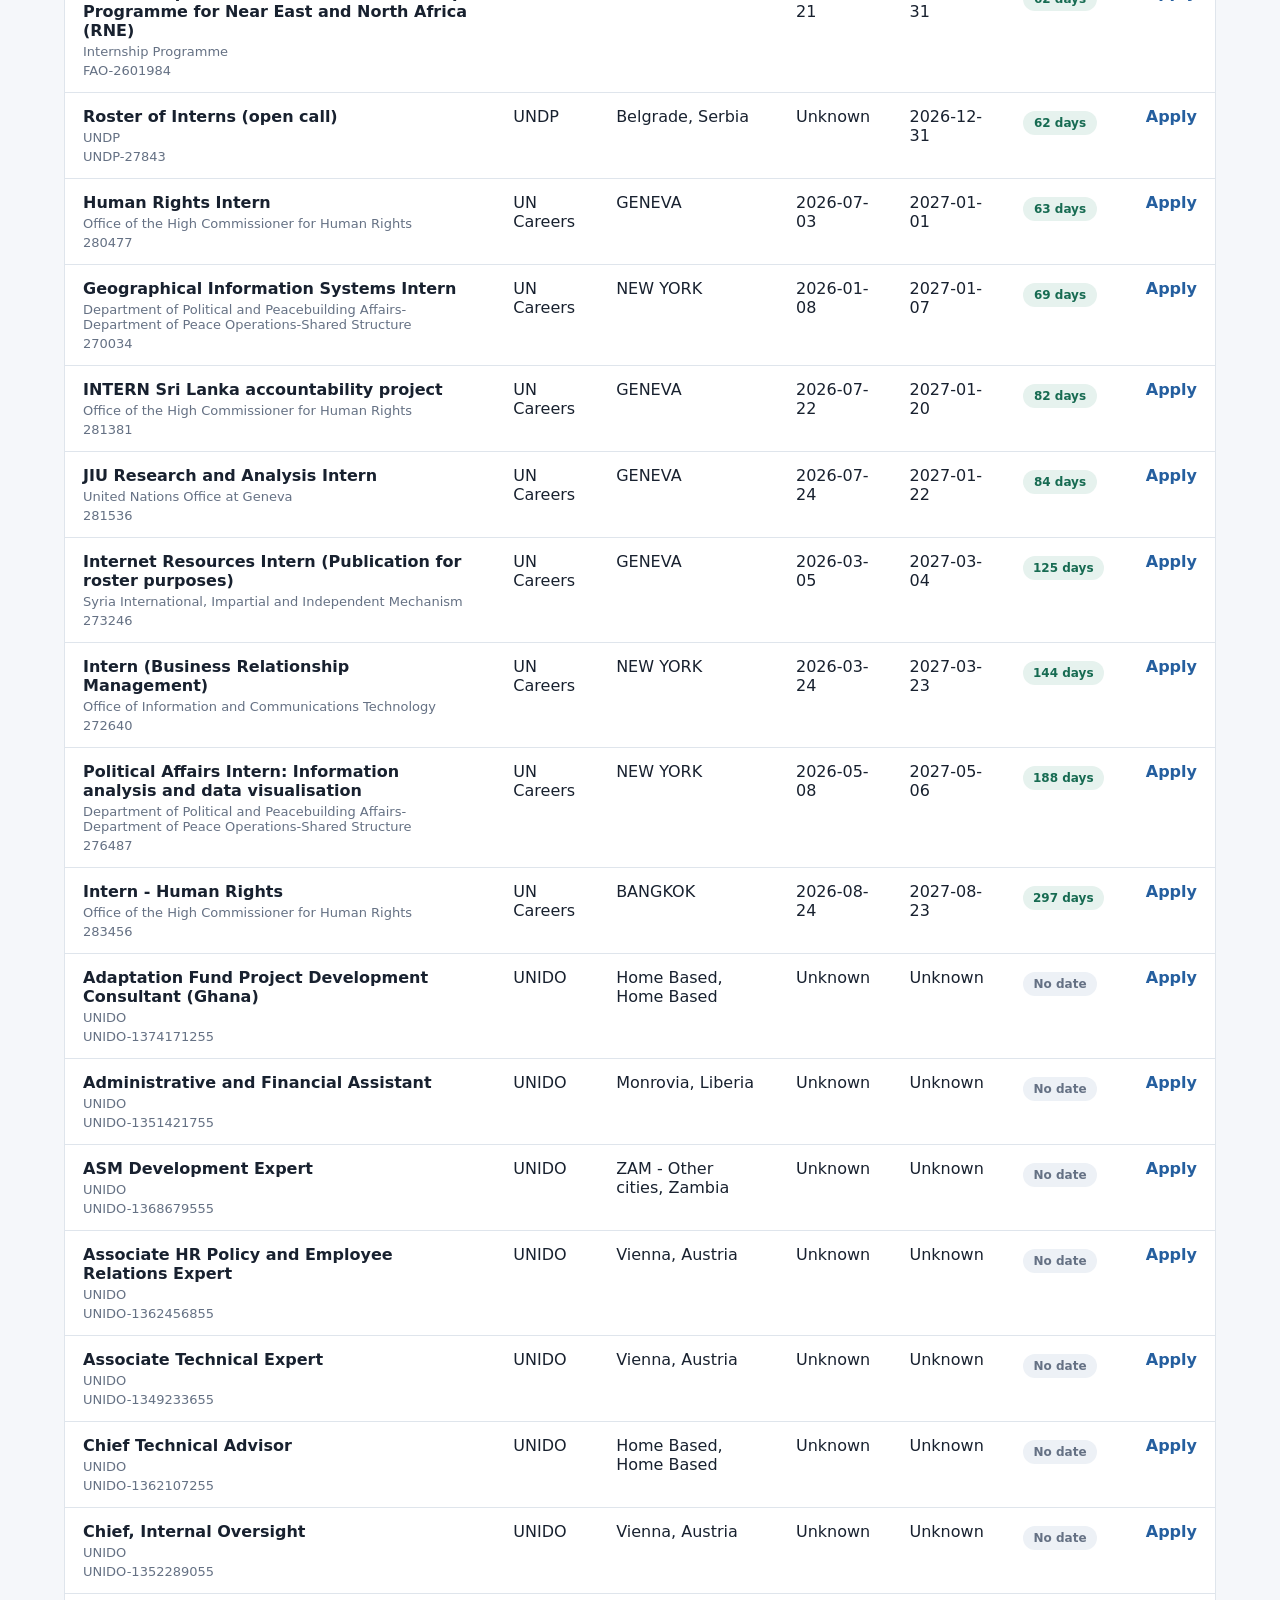
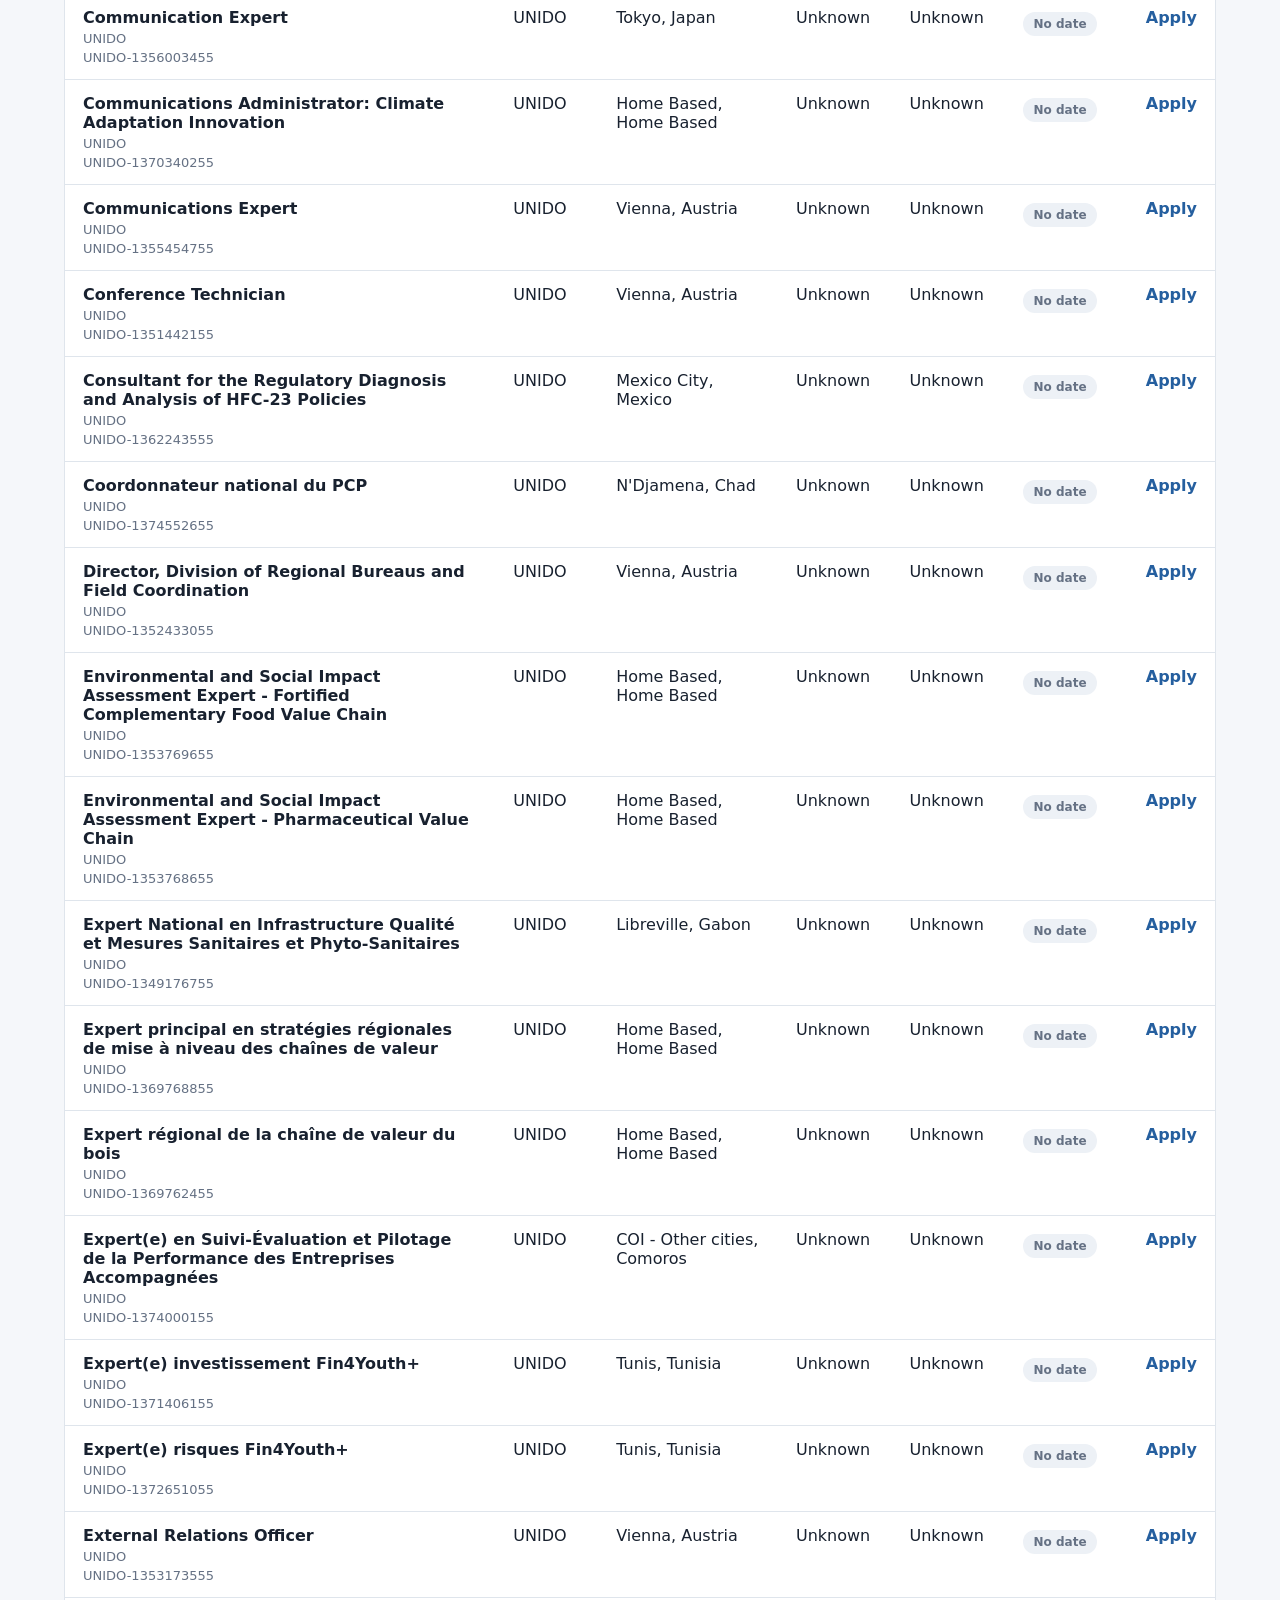
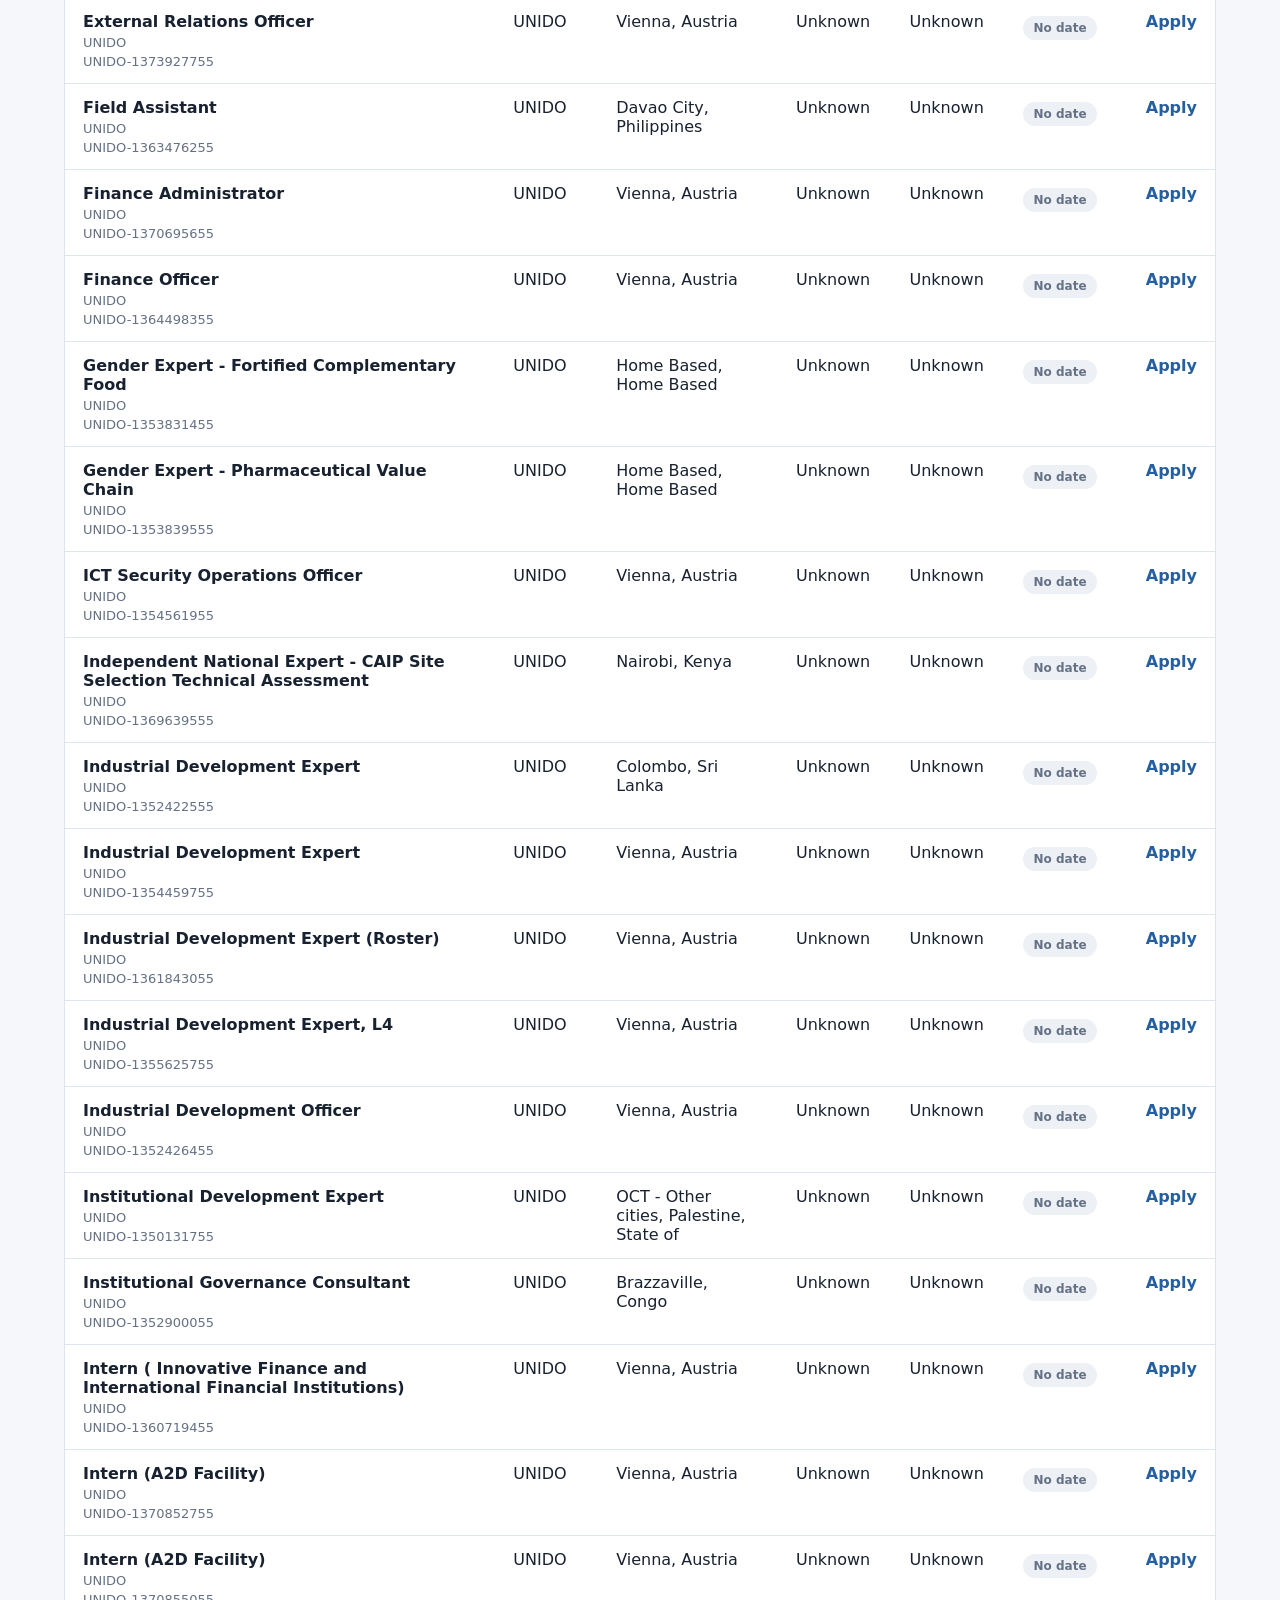
==== commit ae519abd: "Update dashboard 2026-10-30" ====
--- a/docs/index.html
+++ b/docs/index.html
@@ -17,7 +17,7 @@
       </div>
       <div class="meta">
         <span>Last updated</span>
-        <strong>2026-10-29 18:37</strong>
+        <strong>2026-10-30 18:49</strong>
       </div>
     </header>
 
@@ -25,19 +25,19 @@
       <section class="stats" aria-label="Summary">
         <div class="stat">
           <span>Total jobs</span>
-          <strong>1527</strong>
+          <strong>1535</strong>
         </div>
         <div class="stat">
           <span>Active</span>
-          <strong>243</strong>
+          <strong>244</strong>
         </div>
         <div class="stat">
           <span>Posted today</span>
-          <strong>0</strong>
+          <strong>4</strong>
         </div>
         <div class="stat urgent">
           <span>Deadline tomorrow</span>
-          <strong>9</strong>
+          <strong>4</strong>
         </div>
         <div class="stat">
           <span>Sources</span>
@@ -91,7 +91,7 @@
         <div class="section-head">
           <div>
             <h2>Openings</h2>
-            <p>243 results shown. Today is 2026-10-29; tomorrow is 2026-10-30.</p>
+            <p>244 results shown. Today is 2026-10-30; tomorrow is 2026-10-31.</p>
           </div>
         </div>
 
@@ -112,146 +112,6 @@
               
                 <tr>
                   <td>
-                    <strong>Digital Communications Intern</strong>
-                    <span>Department of Global Communications</span>
-                    <small>285799</small>
-                  </td>
-                  <td>UN Careers</td>
-                  <td>NEW YORK</td>
-                  <td>2026-10-09</td>
-                  <td>2026-10-29</td>
-                  <td>
-                    <span class="pill urgent">
-                      
-                        Today
-                      
-                    </span>
-                  </td>
-                  <td><a class="apply" href="https://careers.un.org/jobSearchDescription/285799?language=en" target="_blank" rel="noreferrer">Apply</a></td>
-                </tr>
-              
-                <tr>
-                  <td>
-                    <strong>Intern – Peacebuilding and Prevention</strong>
-                    <span>Economic and Social Commission for Western Asia</span>
-                    <small>286264</small>
-                  </td>
-                  <td>UN Careers</td>
-                  <td>BEIRUT</td>
-                  <td>2026-10-15</td>
-                  <td>2026-10-29</td>
-                  <td>
-                    <span class="pill urgent">
-                      
-                        Today
-                      
-                    </span>
-                  </td>
-                  <td><a class="apply" href="https://careers.un.org/jobSearchDescription/286264?language=en" target="_blank" rel="noreferrer">Apply</a></td>
-                </tr>
-              
-                <tr>
-                  <td>
-                    <strong>Legal Research Intern</strong>
-                    <span>Syria International, Impartial and Independent Mechanism</span>
-                    <small>286563</small>
-                  </td>
-                  <td>UN Careers</td>
-                  <td>GENEVA</td>
-                  <td>2026-10-15</td>
-                  <td>2026-10-29</td>
-                  <td>
-                    <span class="pill urgent">
-                      
-                        Today
-                      
-                    </span>
-                  </td>
-                  <td><a class="apply" href="https://careers.un.org/jobSearchDescription/286563?language=en" target="_blank" rel="noreferrer">Apply</a></td>
-                </tr>
-              
-                <tr>
-                  <td>
-                    <strong>Outreach/Social Media intern</strong>
-                    <span>United Nations Office at Geneva</span>
-                    <small>286113</small>
-                  </td>
-                  <td>UN Careers</td>
-                  <td>GENEVA</td>
-                  <td>2026-10-09</td>
-                  <td>2026-10-29</td>
-                  <td>
-                    <span class="pill urgent">
-                      
-                        Today
-                      
-                    </span>
-                  </td>
-                  <td><a class="apply" href="https://careers.un.org/jobSearchDescription/286113?language=en" target="_blank" rel="noreferrer">Apply</a></td>
-                </tr>
-              
-                <tr>
-                  <td>
-                    <strong>Socia Media Intern</strong>
-                    <span>Department of Global Communications</span>
-                    <small>286491</small>
-                  </td>
-                  <td>UN Careers</td>
-                  <td>NEW YORK</td>
-                  <td>2026-10-20</td>
-                  <td>2026-10-29</td>
-                  <td>
-                    <span class="pill urgent">
-                      
-                        Today
-                      
-                    </span>
-                  </td>
-                  <td><a class="apply" href="https://careers.un.org/jobSearchDescription/286491?language=en" target="_blank" rel="noreferrer">Apply</a></td>
-                </tr>
-              
-                <tr>
-                  <td>
-                    <strong>Social Affairs Intern</strong>
-                    <span>Economic Commission for Latin America and the Caribbean</span>
-                    <small>286084</small>
-                  </td>
-                  <td>UN Careers</td>
-                  <td>SANTIAGO</td>
-                  <td>2026-10-09</td>
-                  <td>2026-10-29</td>
-                  <td>
-                    <span class="pill urgent">
-                      
-                        Today
-                      
-                    </span>
-                  </td>
-                  <td><a class="apply" href="https://careers.un.org/jobSearchDescription/286084?language=en" target="_blank" rel="noreferrer">Apply</a></td>
-                </tr>
-              
-                <tr>
-                  <td>
-                    <strong>Social Affairs Intern</strong>
-                    <span>Economic Commission for Latin America and the Caribbean</span>
-                    <small>286083</small>
-                  </td>
-                  <td>UN Careers</td>
-                  <td>SANTIAGO</td>
-                  <td>2026-10-09</td>
-                  <td>2026-10-29</td>
-                  <td>
-                    <span class="pill urgent">
-                      
-                        Today
-                      
-                    </span>
-                  </td>
-                  <td><a class="apply" href="https://careers.un.org/jobSearchDescription/286083?language=en" target="_blank" rel="noreferrer">Apply</a></td>
-                </tr>
-              
-                <tr>
-                  <td>
                     <strong>Unpaid Internship - Giga UX/UI Support Officer-Intern</strong>
                     <span>SG / NA</span>
                     <small>ITU-1371131955</small>
@@ -263,7 +123,7 @@
                   <td>
                     <span class="pill urgent">
                       
-                        Tomorrow
+                        Today
                       
                     </span>
                   </td>
@@ -283,7 +143,7 @@
                   <td>
                     <span class="pill urgent">
                       
-                        Tomorrow
+                        Today
                       
                     </span>
                   </td>
@@ -303,7 +163,7 @@
                   <td>
                     <span class="pill urgent">
                       
-                        Tomorrow
+                        Today
                       
                     </span>
                   </td>
@@ -323,7 +183,7 @@
                   <td>
                     <span class="pill urgent">
                       
-                        Tomorrow
+                        Today
                       
                     </span>
                   </td>
@@ -343,7 +203,7 @@
                   <td>
                     <span class="pill urgent">
                       
-                        Tomorrow
+                        Today
                       
                     </span>
                   </td>
@@ -363,7 +223,7 @@
                   <td>
                     <span class="pill urgent">
                       
-                        Tomorrow
+                        Today
                       
                     </span>
                   </td>
@@ -383,7 +243,7 @@
                   <td>
                     <span class="pill urgent">
                       
-                        Tomorrow
+                        Today
                       
                     </span>
                   </td>
@@ -403,7 +263,7 @@
                   <td>
                     <span class="pill urgent">
                       
-                        Tomorrow
+                        Today
                       
                     </span>
                   </td>
@@ -423,7 +283,7 @@
                   <td>
                     <span class="pill urgent">
                       
-                        Tomorrow
+                        Today
                       
                     </span>
                   </td>
@@ -441,9 +301,9 @@
                   <td>2026-10-12</td>
                   <td>2026-10-31</td>
                   <td>
-                    <span class="pill soon">
-                      
-                        2 days
+                    <span class="pill urgent">
+                      
+                        Tomorrow
                       
                     </span>
                   </td>
@@ -461,9 +321,9 @@
                   <td>2026-10-12</td>
                   <td>2026-10-31</td>
                   <td>
-                    <span class="pill soon">
-                      
-                        2 days
+                    <span class="pill urgent">
+                      
+                        Tomorrow
                       
                     </span>
                   </td>
@@ -481,9 +341,9 @@
                   <td>2026-10-17</td>
                   <td>2026-10-31</td>
                   <td>
-                    <span class="pill soon">
-                      
-                        2 days
+                    <span class="pill urgent">
+                      
+                        Tomorrow
                       
                     </span>
                   </td>
@@ -501,9 +361,9 @@
                   <td>2026-10-12</td>
                   <td>2026-10-31</td>
                   <td>
-                    <span class="pill soon">
-                      
-                        2 days
+                    <span class="pill urgent">
+                      
+                        Tomorrow
                       
                     </span>
                   </td>
@@ -523,7 +383,7 @@
                   <td>
                     <span class="pill soon">
                       
-                        3 days
+                        2 days
                       
                     </span>
                   </td>
@@ -543,7 +403,7 @@
                   <td>
                     <span class="pill soon">
                       
-                        3 days
+                        2 days
                       
                     </span>
                   </td>
@@ -563,7 +423,7 @@
                   <td>
                     <span class="pill soon">
                       
-                        3 days
+                        2 days
                       
                     </span>
                   </td>
@@ -583,7 +443,7 @@
                   <td>
                     <span class="pill soon">
                       
-                        3 days
+                        2 days
                       
                     </span>
                   </td>
@@ -603,7 +463,7 @@
                   <td>
                     <span class="pill soon">
                       
-                        4 days
+                        3 days
                       
                     </span>
                   </td>
@@ -623,7 +483,7 @@
                   <td>
                     <span class="pill soon">
                       
-                        4 days
+                        3 days
                       
                     </span>
                   </td>
@@ -643,7 +503,7 @@
                   <td>
                     <span class="pill soon">
                       
-                        4 days
+                        3 days
                       
                     </span>
                   </td>
@@ -663,7 +523,7 @@
                   <td>
                     <span class="pill soon">
                       
-                        4 days
+                        3 days
                       
                     </span>
                   </td>
@@ -683,7 +543,7 @@
                   <td>
                     <span class="pill soon">
                       
-                        4 days
+                        3 days
                       
                     </span>
                   </td>
@@ -703,7 +563,7 @@
                   <td>
                     <span class="pill soon">
                       
-                        4 days
+                        3 days
                       
                     </span>
                   </td>
@@ -723,7 +583,7 @@
                   <td>
                     <span class="pill soon">
                       
-                        4 days
+                        3 days
                       
                     </span>
                   </td>
@@ -743,7 +603,7 @@
                   <td>
                     <span class="pill soon">
                       
-                        4 days
+                        3 days
                       
                     </span>
                   </td>
@@ -763,7 +623,7 @@
                   <td>
                     <span class="pill soon">
                       
-                        4 days
+                        3 days
                       
                     </span>
                   </td>
@@ -783,7 +643,7 @@
                   <td>
                     <span class="pill soon">
                       
-                        5 days
+                        4 days
                       
                     </span>
                   </td>
@@ -803,7 +663,7 @@
                   <td>
                     <span class="pill soon">
                       
-                        5 days
+                        4 days
                       
                     </span>
                   </td>
@@ -823,7 +683,7 @@
                   <td>
                     <span class="pill soon">
                       
-                        5 days
+                        4 days
                       
                     </span>
                   </td>
@@ -843,7 +703,7 @@
                   <td>
                     <span class="pill soon">
                       
-                        5 days
+                        4 days
                       
                     </span>
                   </td>
@@ -863,7 +723,7 @@
                   <td>
                     <span class="pill soon">
                       
-                        5 days
+                        4 days
                       
                     </span>
                   </td>
@@ -883,7 +743,7 @@
                   <td>
                     <span class="pill soon">
                       
-                        5 days
+                        4 days
                       
                     </span>
                   </td>
@@ -903,7 +763,7 @@
                   <td>
                     <span class="pill soon">
                       
-                        6 days
+                        5 days
                       
                     </span>
                   </td>
@@ -923,7 +783,7 @@
                   <td>
                     <span class="pill soon">
                       
-                        6 days
+                        5 days
                       
                     </span>
                   </td>
@@ -943,7 +803,7 @@
                   <td>
                     <span class="pill soon">
                       
-                        6 days
+                        5 days
                       
                     </span>
                   </td>
@@ -963,7 +823,7 @@
                   <td>
                     <span class="pill soon">
                       
-                        6 days
+                        5 days
                       
                     </span>
                   </td>
@@ -983,7 +843,7 @@
                   <td>
                     <span class="pill soon">
                       
-                        6 days
+                        5 days
                       
                     </span>
                   </td>
@@ -1003,7 +863,7 @@
                   <td>
                     <span class="pill soon">
                       
-                        6 days
+                        5 days
                       
                     </span>
                   </td>
@@ -1023,7 +883,7 @@
                   <td>
                     <span class="pill soon">
                       
-                        6 days
+                        5 days
                       
                     </span>
                   </td>
@@ -1043,7 +903,7 @@
                   <td>
                     <span class="pill soon">
                       
-                        7 days
+                        6 days
                       
                     </span>
                   </td>
@@ -1063,7 +923,7 @@
                   <td>
                     <span class="pill soon">
                       
-                        7 days
+                        6 days
                       
                     </span>
                   </td>
@@ -1083,7 +943,7 @@
                   <td>
                     <span class="pill soon">
                       
-                        7 days
+                        6 days
                       
                     </span>
                   </td>
@@ -1103,11 +963,31 @@
                   <td>
                     <span class="pill soon">
                       
-                        7 days
+                        6 days
                       
                     </span>
                   </td>
                   <td><a class="apply" href="https://careers.un.org/jobSearchDescription/286467?language=en" target="_blank" rel="noreferrer">Apply</a></td>
+                </tr>
+              
+                <tr>
+                  <td>
+                    <strong>Programme Management Intern: Support Counter-Terrorism Programming</strong>
+                    <span>Office of Counter-Terrorism</span>
+                    <small>286144</small>
+                  </td>
+                  <td>UN Careers</td>
+                  <td>NEW YORK</td>
+                  <td>2026-10-29</td>
+                  <td>2026-11-05</td>
+                  <td>
+                    <span class="pill soon">
+                      
+                        6 days
+                      
+                    </span>
+                  </td>
+                  <td><a class="apply" href="https://careers.un.org/jobSearchDescription/286144?language=en" target="_blank" rel="noreferrer">Apply</a></td>
                 </tr>
               
                 <tr>
@@ -1123,7 +1003,7 @@
                   <td>
                     <span class="pill soon">
                       
-                        7 days
+                        6 days
                       
                     </span>
                   </td>
@@ -1143,7 +1023,7 @@
                   <td>
                     <span class="pill soon">
                       
-                        7 days
+                        6 days
                       
                     </span>
                   </td>
@@ -1163,7 +1043,7 @@
                   <td>
                     <span class="pill soon">
                       
-                        7 days
+                        6 days
                       
                     </span>
                   </td>
@@ -1181,9 +1061,9 @@
                   <td>Unknown</td>
                   <td>2026-11-06</td>
                   <td>
-                    <span class="pill open">
-                      
-                        8 days
+                    <span class="pill soon">
+                      
+                        7 days
                       
                     </span>
                   </td>
@@ -1201,9 +1081,9 @@
                   <td>2026-10-21</td>
                   <td>2026-11-06</td>
                   <td>
-                    <span class="pill open">
-                      
-                        8 days
+                    <span class="pill soon">
+                      
+                        7 days
                       
                     </span>
                   </td>
@@ -1221,9 +1101,9 @@
                   <td>2026-10-21</td>
                   <td>2026-11-06</td>
                   <td>
-                    <span class="pill open">
-                      
-                        8 days
+                    <span class="pill soon">
+                      
+                        7 days
                       
                     </span>
                   </td>
@@ -1243,7 +1123,7 @@
                   <td>
                     <span class="pill open">
                       
-                        9 days
+                        8 days
                       
                     </span>
                   </td>
@@ -1263,7 +1143,7 @@
                   <td>
                     <span class="pill open">
                       
-                        9 days
+                        8 days
                       
                     </span>
                   </td>
@@ -1283,7 +1163,7 @@
                   <td>
                     <span class="pill open">
                       
-                        9 days
+                        8 days
                       
                     </span>
                   </td>
@@ -1303,7 +1183,7 @@
                   <td>
                     <span class="pill open">
                       
-                        10 days
+                        9 days
                       
                     </span>
                   </td>
@@ -1323,7 +1203,7 @@
                   <td>
                     <span class="pill open">
                       
-                        10 days
+                        9 days
                       
                     </span>
                   </td>
@@ -1343,7 +1223,7 @@
                   <td>
                     <span class="pill open">
                       
-                        10 days
+                        9 days
                       
                     </span>
                   </td>
@@ -1363,7 +1243,7 @@
                   <td>
                     <span class="pill open">
                       
-                        10 days
+                        9 days
                       
                     </span>
                   </td>
@@ -1383,7 +1263,7 @@
                   <td>
                     <span class="pill open">
                       
-                        10 days
+                        9 days
                       
                     </span>
                   </td>
@@ -1403,7 +1283,7 @@
                   <td>
                     <span class="pill open">
                       
-                        10 days
+                        9 days
                       
                     </span>
                   </td>
@@ -1423,7 +1303,7 @@
                   <td>
                     <span class="pill open">
                       
-                        10 days
+                        9 days
                       
                     </span>
                   </td>
@@ -1443,7 +1323,7 @@
                   <td>
                     <span class="pill open">
                       
-                        10 days
+                        9 days
                       
                     </span>
                   </td>
@@ -1463,7 +1343,7 @@
                   <td>
                     <span class="pill open">
                       
-                        11 days
+                        10 days
                       
                     </span>
                   </td>
@@ -1483,7 +1363,7 @@
                   <td>
                     <span class="pill open">
                       
-                        11 days
+                        10 days
                       
                     </span>
                   </td>
@@ -1503,7 +1383,7 @@
                   <td>
                     <span class="pill open">
                       
-                        11 days
+                        10 days
                       
                     </span>
                   </td>
@@ -1523,7 +1403,7 @@
                   <td>
                     <span class="pill open">
                       
-                        11 days
+                        10 days
                       
                     </span>
                   </td>
@@ -1543,7 +1423,7 @@
                   <td>
                     <span class="pill open">
                       
-                        11 days
+                        10 days
                       
                     </span>
                   </td>
@@ -1563,7 +1443,7 @@
                   <td>
                     <span class="pill open">
                       
-                        11 days
+                        10 days
                       
                     </span>
                   </td>
@@ -1583,7 +1463,7 @@
                   <td>
                     <span class="pill open">
                       
-                        11 days
+                        10 days
                       
                     </span>
                   </td>
@@ -1603,7 +1483,7 @@
                   <td>
                     <span class="pill open">
                       
-                        12 days
+                        11 days
                       
                     </span>
                   </td>
@@ -1623,7 +1503,7 @@
                   <td>
                     <span class="pill open">
                       
-                        12 days
+                        11 days
                       
                     </span>
                   </td>
@@ -1643,7 +1523,7 @@
                   <td>
                     <span class="pill open">
                       
-                        12 days
+                        11 days
                       
                     </span>
                   </td>
@@ -1663,7 +1543,7 @@
                   <td>
                     <span class="pill open">
                       
-                        12 days
+                        11 days
                       
                     </span>
                   </td>
@@ -1683,7 +1563,7 @@
                   <td>
                     <span class="pill open">
                       
-                        12 days
+                        11 days
                       
                     </span>
                   </td>
@@ -1703,7 +1583,7 @@
                   <td>
                     <span class="pill open">
                       
-                        13 days
+                        12 days
                       
                     </span>
                   </td>
@@ -1723,7 +1603,7 @@
                   <td>
                     <span class="pill open">
                       
-                        13 days
+                        12 days
                       
                     </span>
                   </td>
@@ -1743,7 +1623,7 @@
                   <td>
                     <span class="pill open">
                       
-                        13 days
+                        12 days
                       
                     </span>
                   </td>
@@ -1763,11 +1643,111 @@
                   <td>
                     <span class="pill open">
                       
+                        12 days
+                      
+                    </span>
+                  </td>
+                  <td><a class="apply" href="https://jobs.unicef.org/en-us/job/596461/special-call-for-person-living-with-disability-internship-youth-disability-inclusion-with-unicef-indonesia-only-for-indonesians-living-with-disability" target="_blank" rel="noreferrer">Apply</a></td>
+                </tr>
+              
+                <tr>
+                  <td>
+                    <strong>Stagiaires en Ressources Humaines  02 mois, Bangui</strong>
+                    <span>UNICEF</span>
+                    <small>UNICEF-596669</small>
+                  </td>
+                  <td>UNICEF</td>
+                  <td>Central African Republic</td>
+                  <td>Unknown</td>
+                  <td>2026-11-11</td>
+                  <td>
+                    <span class="pill open">
+                      
+                        12 days
+                      
+                    </span>
+                  </td>
+                  <td><a class="apply" href="https://jobs.unicef.org/en-us/job/596669/stagiaires-en-ressources-humaines-02-mois-bangui" target="_blank" rel="noreferrer">Apply</a></td>
+                </tr>
+              
+                <tr>
+                  <td>
+                    <strong>Communication Specialist Intern</strong>
+                    <span>Office for the Coordination of Humanitarian Affairs</span>
+                    <small>286519</small>
+                  </td>
+                  <td>UN Careers</td>
+                  <td>DOHA</td>
+                  <td>2026-10-30</td>
+                  <td>2026-11-12</td>
+                  <td>
+                    <span class="pill open">
+                      
                         13 days
                       
                     </span>
                   </td>
-                  <td><a class="apply" href="https://jobs.unicef.org/en-us/job/596461/special-call-for-person-living-with-disability-internship-youth-disability-inclusion-with-unicef-indonesia-only-for-indonesians-living-with-disability" target="_blank" rel="noreferrer">Apply</a></td>
+                  <td><a class="apply" href="https://careers.un.org/jobSearchDescription/286519?language=en" target="_blank" rel="noreferrer">Apply</a></td>
+                </tr>
+              
+                <tr>
+                  <td>
+                    <strong>Intern - Humanitarian Affairs</strong>
+                    <span>Office for the Coordination of Humanitarian Affairs</span>
+                    <small>286946</small>
+                  </td>
+                  <td>UN Careers</td>
+                  <td>DOHA</td>
+                  <td>2026-10-30</td>
+                  <td>2026-11-12</td>
+                  <td>
+                    <span class="pill open">
+                      
+                        13 days
+                      
+                    </span>
+                  </td>
+                  <td><a class="apply" href="https://careers.un.org/jobSearchDescription/286946?language=en" target="_blank" rel="noreferrer">Apply</a></td>
+                </tr>
+              
+                <tr>
+                  <td>
+                    <strong>PSP Digital and Comms Intern</strong>
+                    <span>UNHCR</span>
+                    <small>UNHCR-JR2669013</small>
+                  </td>
+                  <td>UNHCR</td>
+                  <td>Kuala Lumpur, Malaysia</td>
+                  <td>2026-10-30</td>
+                  <td>2026-11-12</td>
+                  <td>
+                    <span class="pill open">
+                      
+                        13 days
+                      
+                    </span>
+                  </td>
+                  <td><a class="apply" href="https://unhcr.wd3.myworkdayjobs.com/External/job/Kuala-Lumpur-Malaysia/PSP-Digital-and-Comms-Intern_JR2669013-1" target="_blank" rel="noreferrer">Apply</a></td>
+                </tr>
+              
+                <tr>
+                  <td>
+                    <strong>Interns - Support the work of UNEP/MAP in implementing the Programme of Work and Budget for the period 2026-2027</strong>
+                    <span>United Nations Environment Programme</span>
+                    <small>287087</small>
+                  </td>
+                  <td>UN Careers</td>
+                  <td>ATHENS</td>
+                  <td>2026-10-29</td>
+                  <td>2026-11-14</td>
+                  <td>
+                    <span class="pill open">
+                      
+                        15 days
+                      
+                    </span>
+                  </td>
+                  <td><a class="apply" href="https://careers.un.org/jobSearchDescription/287087?language=en" target="_blank" rel="noreferrer">Apply</a></td>
                 </tr>
               
                 <tr>
@@ -1783,7 +1763,7 @@
                   <td>
                     <span class="pill open">
                       
-                        16 days
+                        15 days
                       
                     </span>
                   </td>
@@ -1803,7 +1783,7 @@
                   <td>
                     <span class="pill open">
                       
-                        16 days
+                        15 days
                       
                     </span>
                   </td>
@@ -1823,11 +1803,31 @@
                   <td>
                     <span class="pill open">
                       
-                        16 days
+                        15 days
                       
                     </span>
                   </td>
                   <td><a class="apply" href="https://careers.un.org/jobSearchDescription/286080?language=en" target="_blank" rel="noreferrer">Apply</a></td>
+                </tr>
+              
+                <tr>
+                  <td>
+                    <strong>UNEP Finance Initiative (UNEP FI) Internship for Risk Centre - Support for Risk Programming</strong>
+                    <span>United Nations Environment Programme</span>
+                    <small>287356</small>
+                  </td>
+                  <td>UN Careers</td>
+                  <td>GENEVA</td>
+                  <td>2026-10-30</td>
+                  <td>2026-11-14</td>
+                  <td>
+                    <span class="pill open">
+                      
+                        15 days
+                      
+                    </span>
+                  </td>
+                  <td><a class="apply" href="https://careers.un.org/jobSearchDescription/287356?language=en" target="_blank" rel="noreferrer">Apply</a></td>
                 </tr>
               
                 <tr>
@@ -1843,7 +1843,7 @@
                   <td>
                     <span class="pill open">
                       
-                        17 days
+                        16 days
                       
                     </span>
                   </td>
@@ -1863,7 +1863,7 @@
                   <td>
                     <span class="pill open">
                       
-                        18 days
+                        17 days
                       
                     </span>
                   </td>
@@ -1883,11 +1883,31 @@
                   <td>
                     <span class="pill open">
                       
-                        19 days
+                        18 days
                       
                     </span>
                   </td>
                   <td><a class="apply" href="https://jobs.fao.org/careersection/fao_external/jobdetail.ftl?lang=en&amp;job=2602160" target="_blank" rel="noreferrer">Apply</a></td>
+                </tr>
+              
+                <tr>
+                  <td>
+                    <strong>Intern - Economic Affairs (ICT and Development)</strong>
+                    <span>Economic and Social Commission for Asia and the Pacific</span>
+                    <small>287096</small>
+                  </td>
+                  <td>UN Careers</td>
+                  <td>BANGKOK</td>
+                  <td>2026-10-26</td>
+                  <td>2026-11-17</td>
+                  <td>
+                    <span class="pill open">
+                      
+                        18 days
+                      
+                    </span>
+                  </td>
+                  <td><a class="apply" href="https://careers.un.org/jobSearchDescription/287096?language=en" target="_blank" rel="noreferrer">Apply</a></td>
                 </tr>
               
                 <tr>
@@ -1903,7 +1923,7 @@
                   <td>
                     <span class="pill open">
                       
-                        20 days
+                        19 days
                       
                     </span>
                   </td>
@@ -1923,7 +1943,7 @@
                   <td>
                     <span class="pill open">
                       
-                        22 days
+                        21 days
                       
                     </span>
                   </td>
@@ -1943,7 +1963,7 @@
                   <td>
                     <span class="pill open">
                       
-                        29 days
+                        28 days
                       
                     </span>
                   </td>
@@ -1963,7 +1983,7 @@
                   <td>
                     <span class="pill open">
                       
-                        31 days
+                        30 days
                       
                     </span>
                   </td>
@@ -1983,7 +2003,7 @@
                   <td>
                     <span class="pill open">
                       
-                        37 days
+                        36 days
                       
                     </span>
                   </td>
@@ -2003,7 +2023,7 @@
                   <td>
                     <span class="pill open">
                       
-                        40 days
+                        39 days
                       
                     </span>
                   </td>
@@ -2023,7 +2043,7 @@
                   <td>
                     <span class="pill open">
                       
-                        42 days
+                        41 days
                       
                     </span>
                   </td>
@@ -2043,7 +2063,7 @@
                   <td>
                     <span class="pill open">
                       
-                        62 days
+                        61 days
                       
                     </span>
                   </td>
@@ -2063,7 +2083,7 @@
                   <td>
                     <span class="pill open">
                       
-                        62 days
+                        61 days
                       
                     </span>
                   </td>
@@ -2083,7 +2103,7 @@
                   <td>
                     <span class="pill open">
                       
-                        63 days
+                        62 days
                       
                     </span>
                   </td>
@@ -2103,7 +2123,7 @@
                   <td>
                     <span class="pill open">
                       
-                        63 days
+                        62 days
                       
                     </span>
                   </td>
@@ -2123,7 +2143,7 @@
                   <td>
                     <span class="pill open">
                       
-                        63 days
+                        62 days
                       
                     </span>
                   </td>
@@ -2143,7 +2163,7 @@
                   <td>
                     <span class="pill open">
                       
-                        63 days
+                        62 days
                       
                     </span>
                   </td>
@@ -2163,7 +2183,7 @@
                   <td>
                     <span class="pill open">
                       
-                        63 days
+                        62 days
                       
                     </span>
                   </td>
@@ -2183,7 +2203,7 @@
                   <td>
                     <span class="pill open">
                       
-                        63 days
+                        62 days
                       
                     </span>
                   </td>
@@ -2203,7 +2223,7 @@
                   <td>
                     <span class="pill open">
                       
-                        63 days
+                        62 days
                       
                     </span>
                   </td>
@@ -2223,7 +2243,7 @@
                   <td>
                     <span class="pill open">
                       
-                        64 days
+                        63 days
                       
                     </span>
                   </td>
@@ -2243,7 +2263,7 @@
                   <td>
                     <span class="pill open">
                       
-                        70 days
+                        69 days
                       
                     </span>
                   </td>
@@ -2263,7 +2283,7 @@
                   <td>
                     <span class="pill open">
                       
-                        83 days
+                        82 days
                       
                     </span>
                   </td>
@@ -2283,7 +2303,7 @@
                   <td>
                     <span class="pill open">
                       
-                        85 days
+                        84 days
                       
                     </span>
                   </td>
@@ -2303,7 +2323,7 @@
                   <td>
                     <span class="pill open">
                       
-                        126 days
+                        125 days
                       
                     </span>
                   </td>
@@ -2323,7 +2343,7 @@
                   <td>
                     <span class="pill open">
                       
-                        145 days
+                        144 days
                       
                     </span>
                   </td>
@@ -2343,7 +2363,7 @@
                   <td>
                     <span class="pill open">
                       
-                        189 days
+                        188 days
                       
                     </span>
                   </td>
@@ -2363,7 +2383,7 @@
                   <td>
                     <span class="pill open">
                       
-                        298 days
+                        297 days
                       
                     </span>
                   </td>
